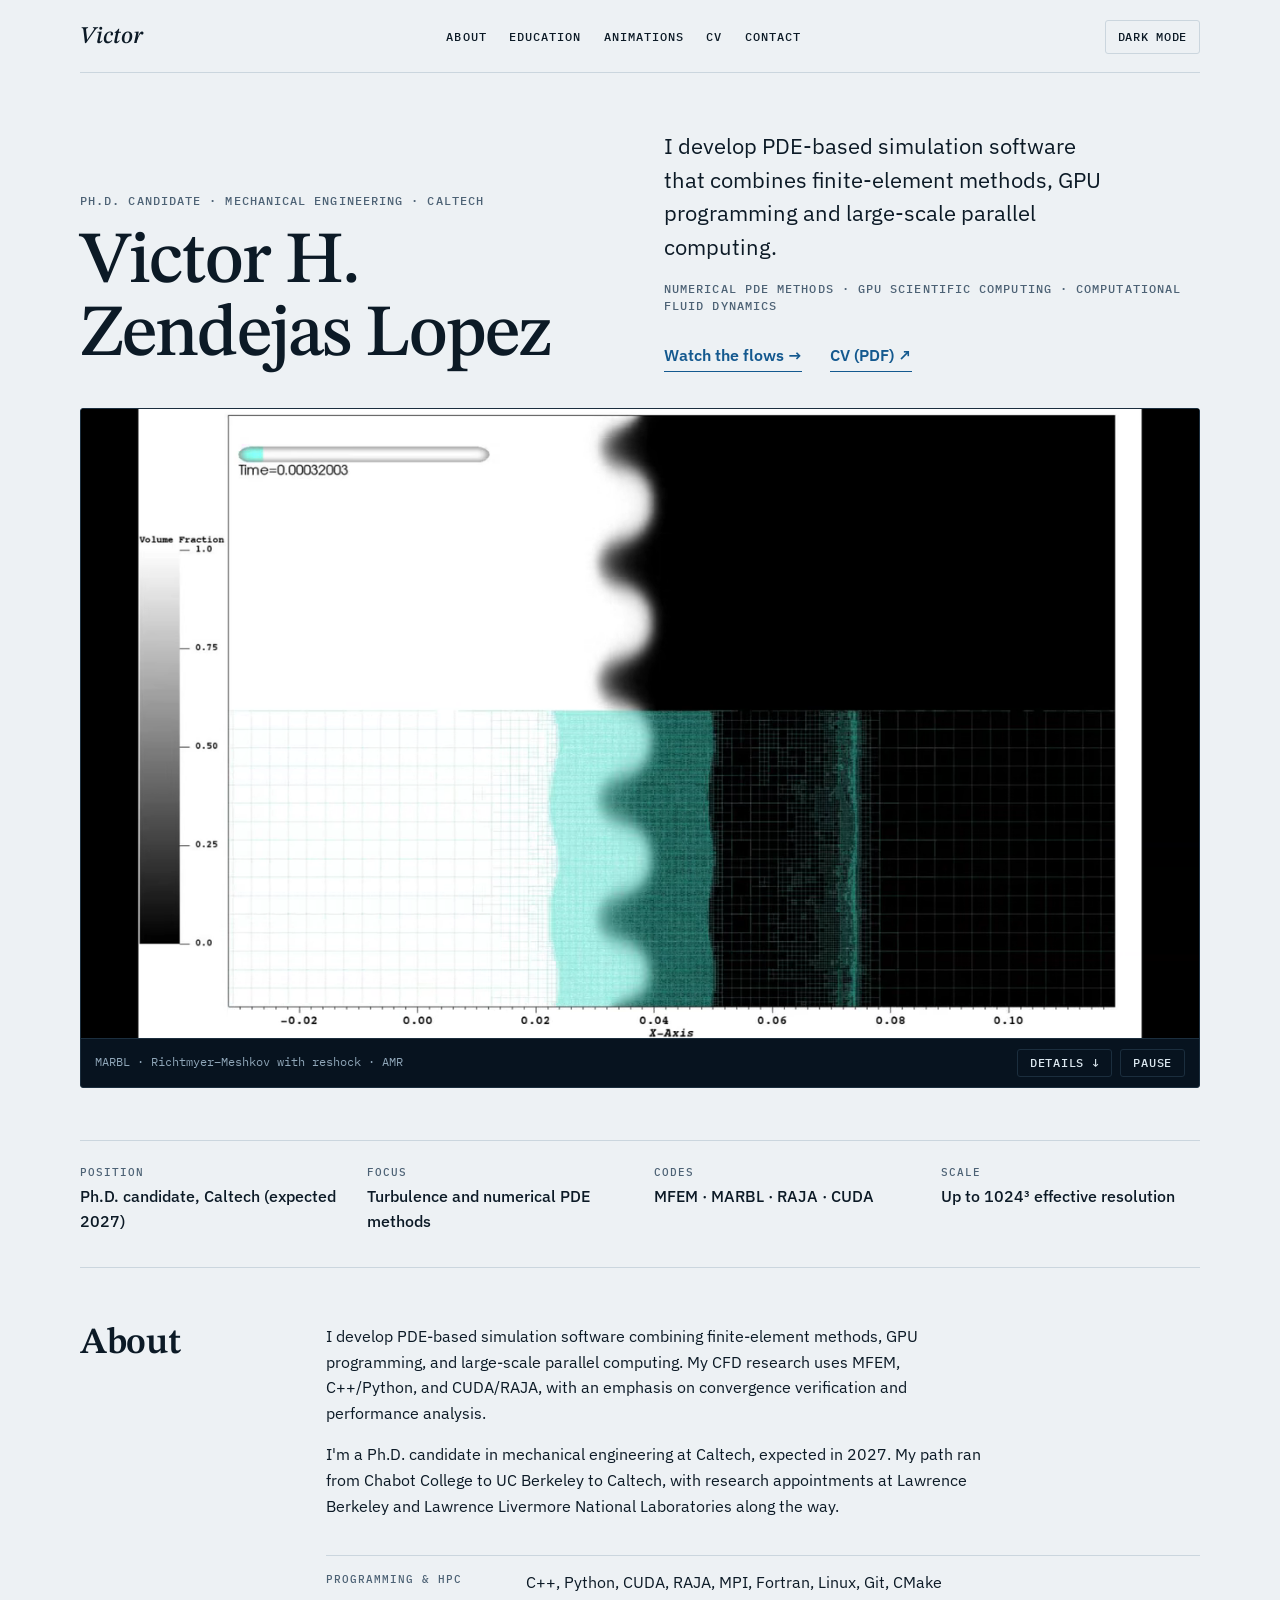
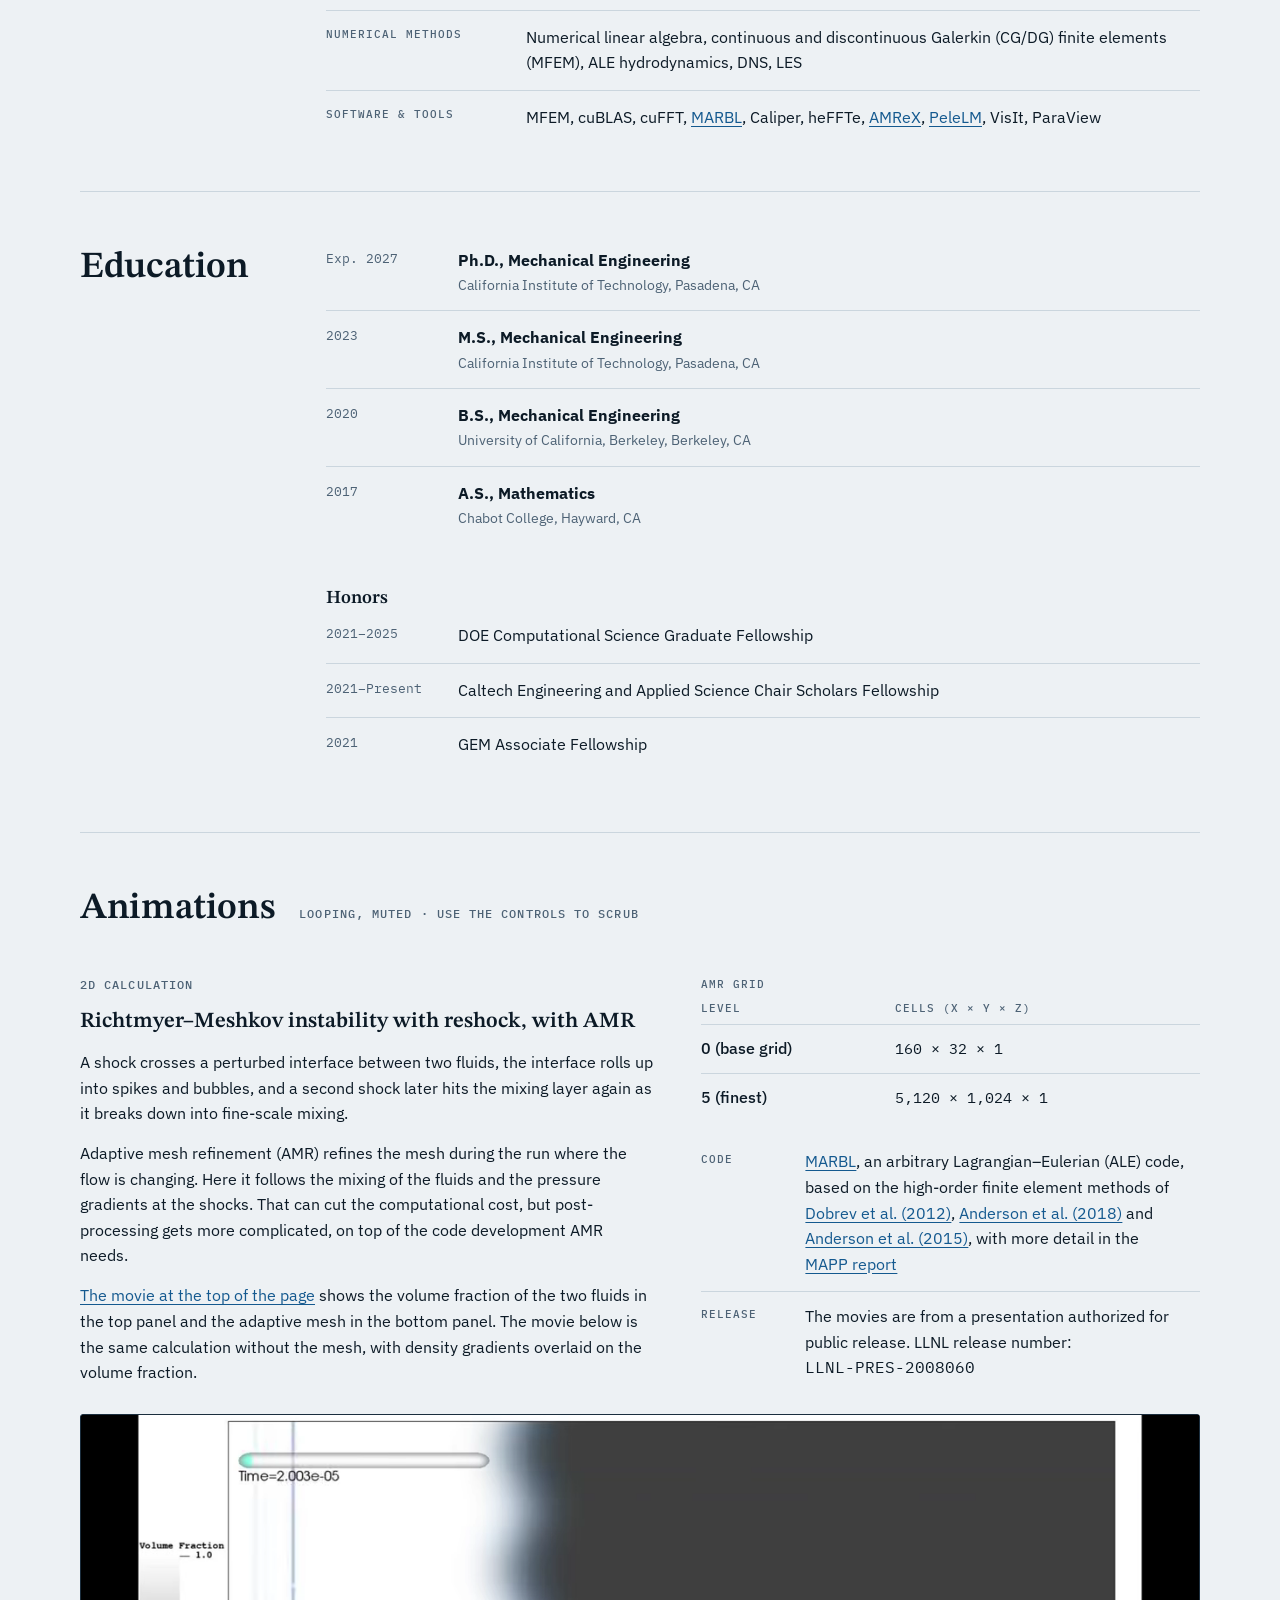
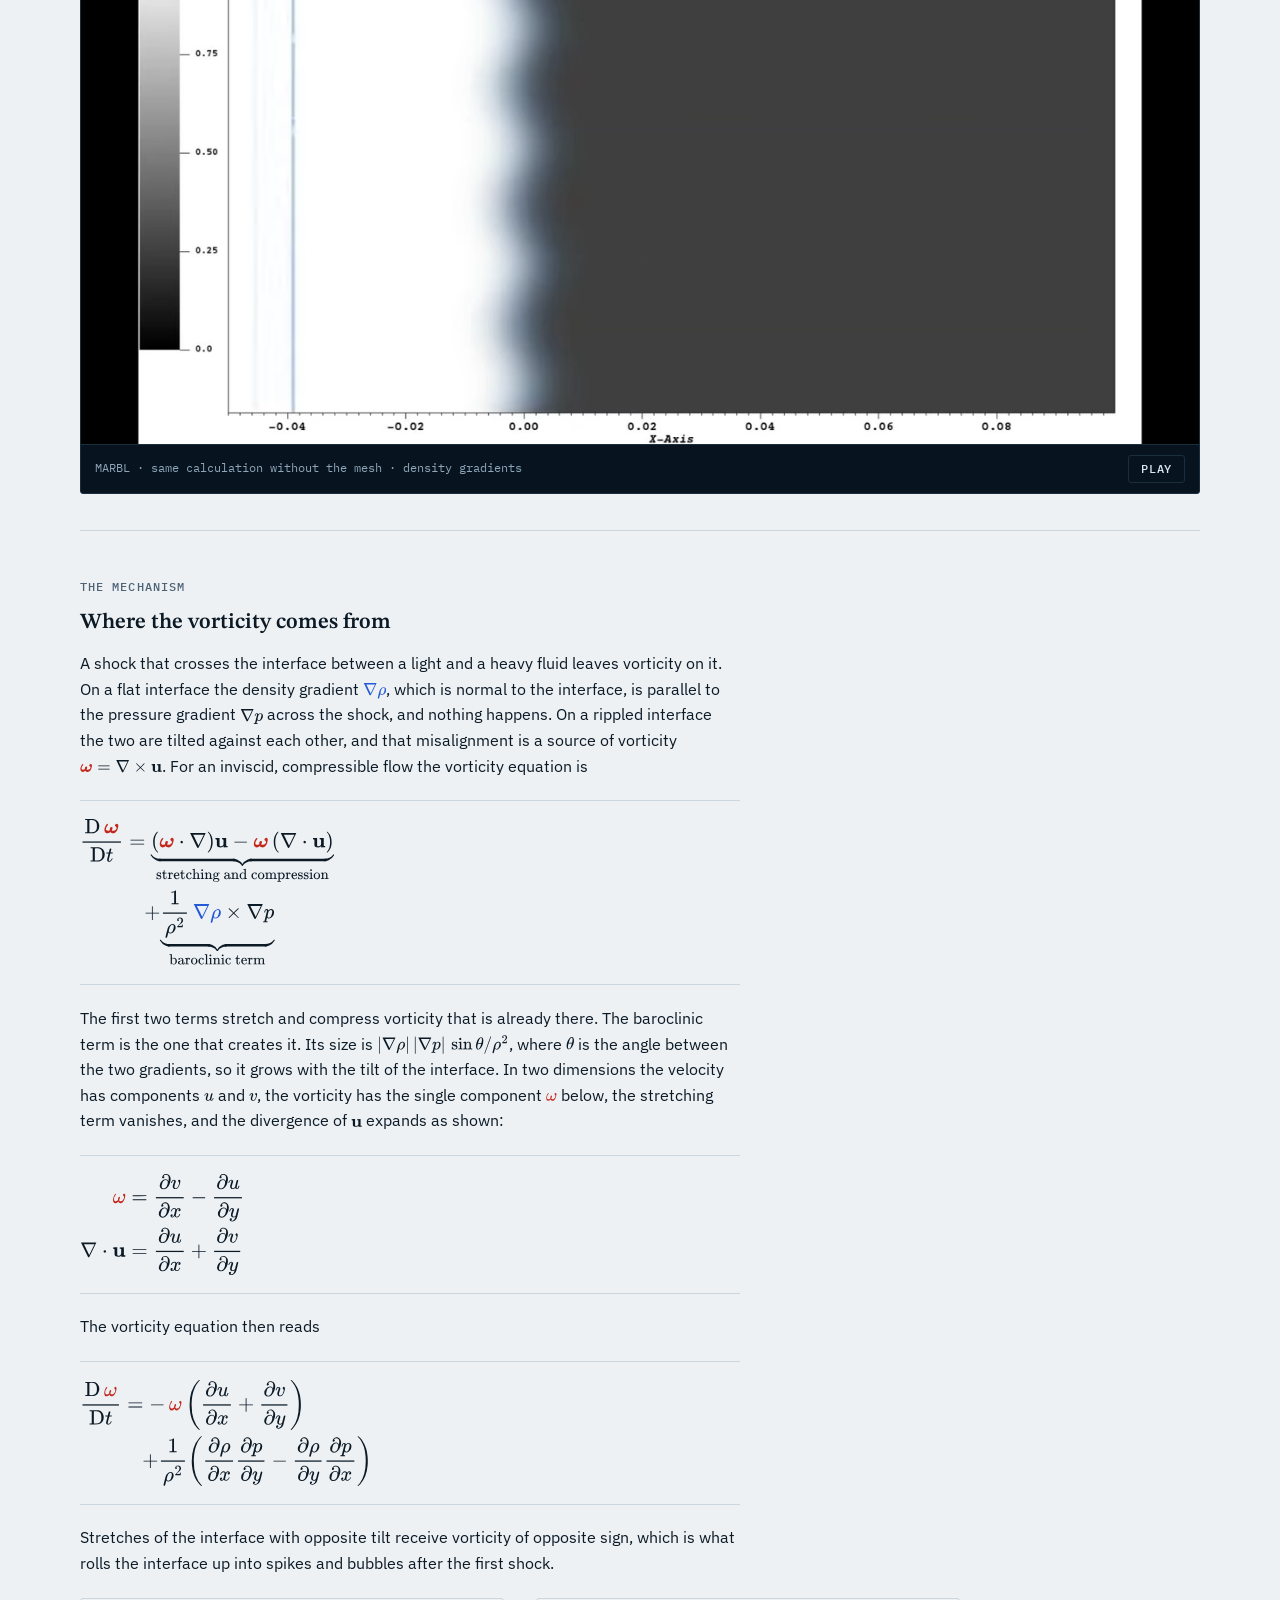
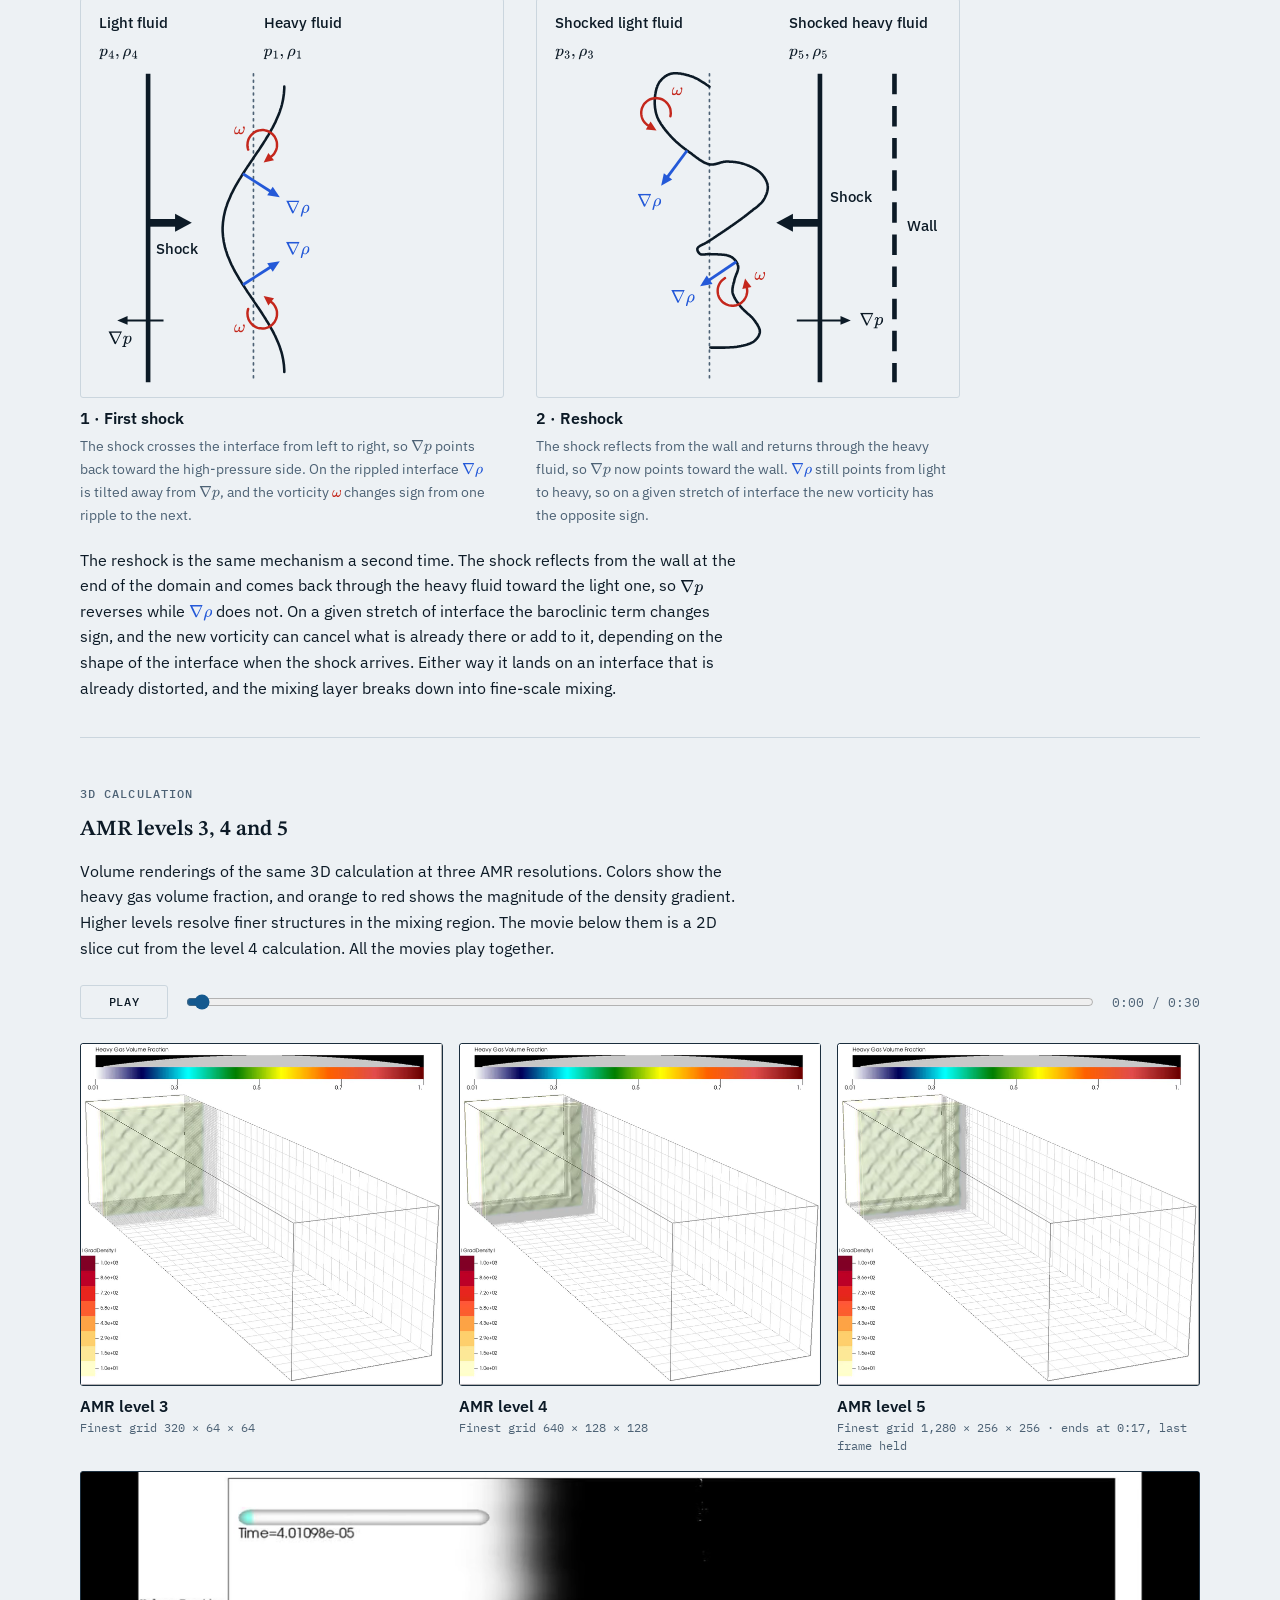
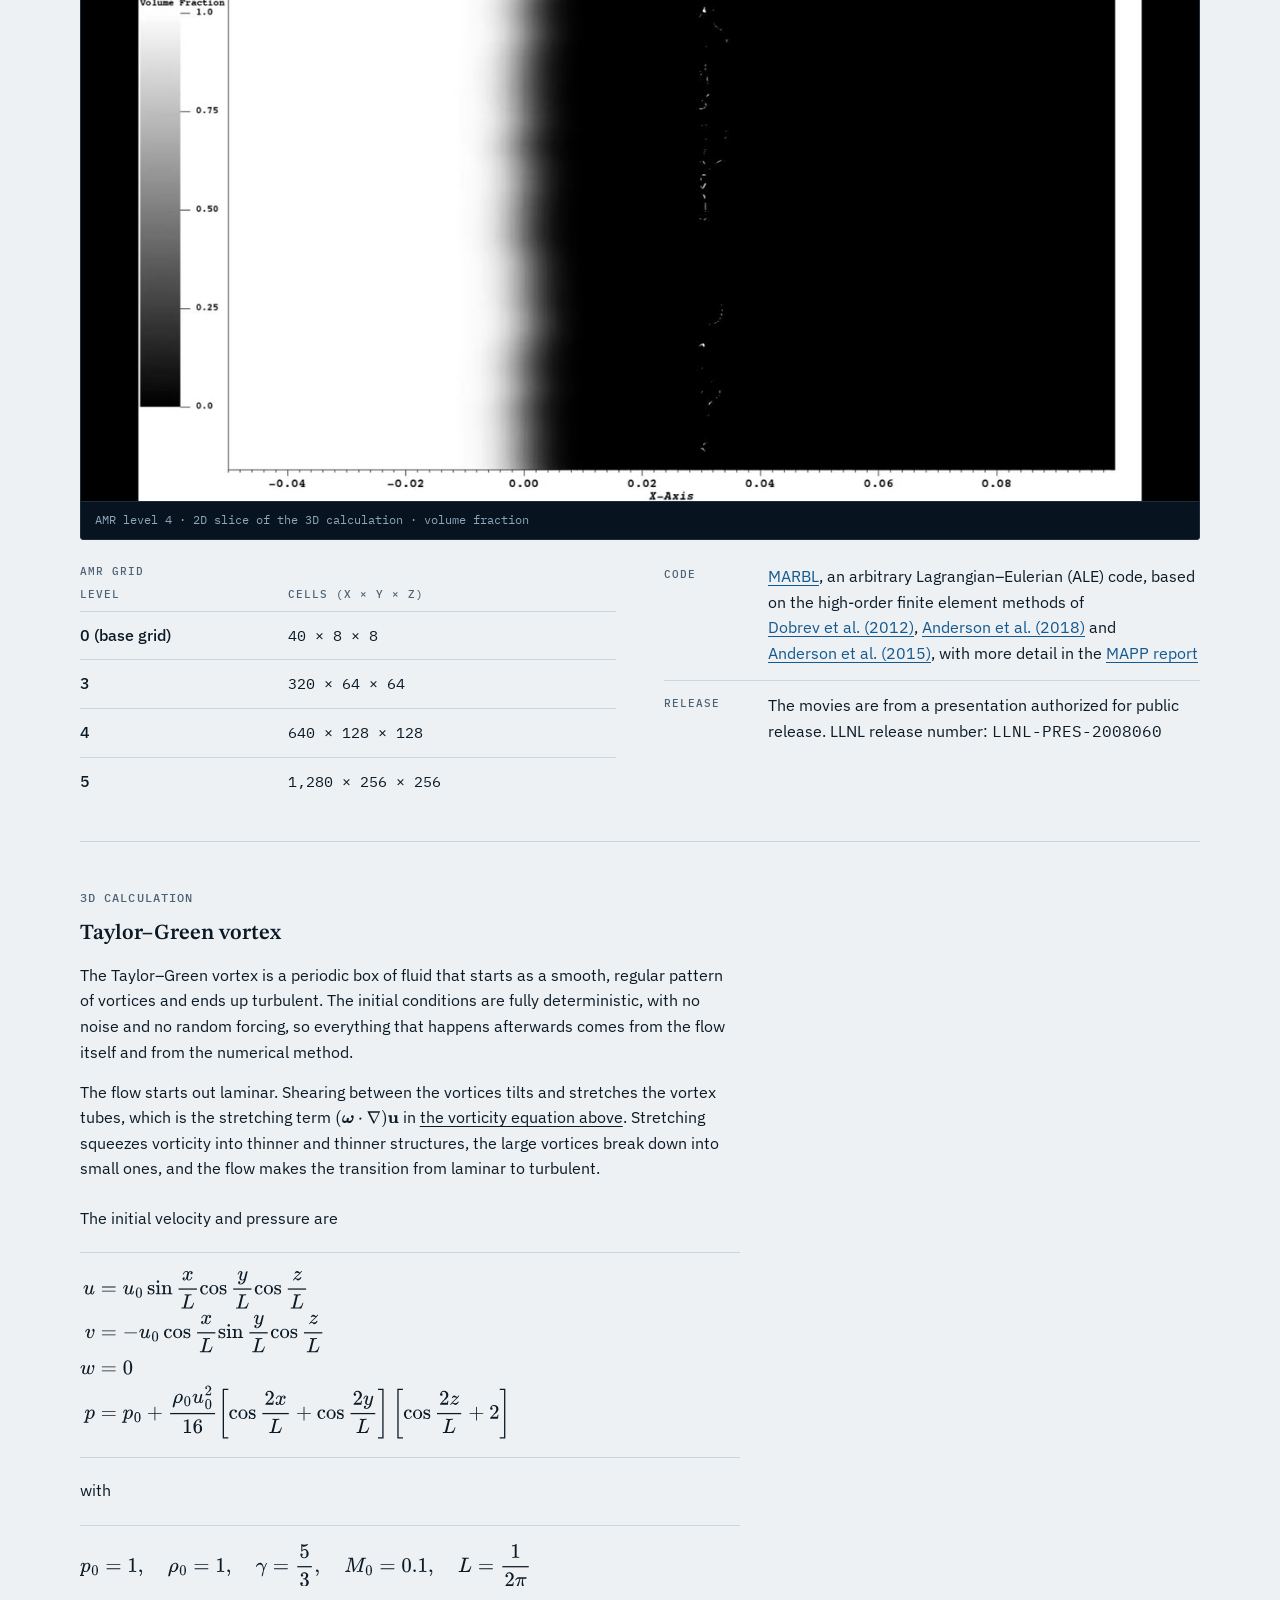
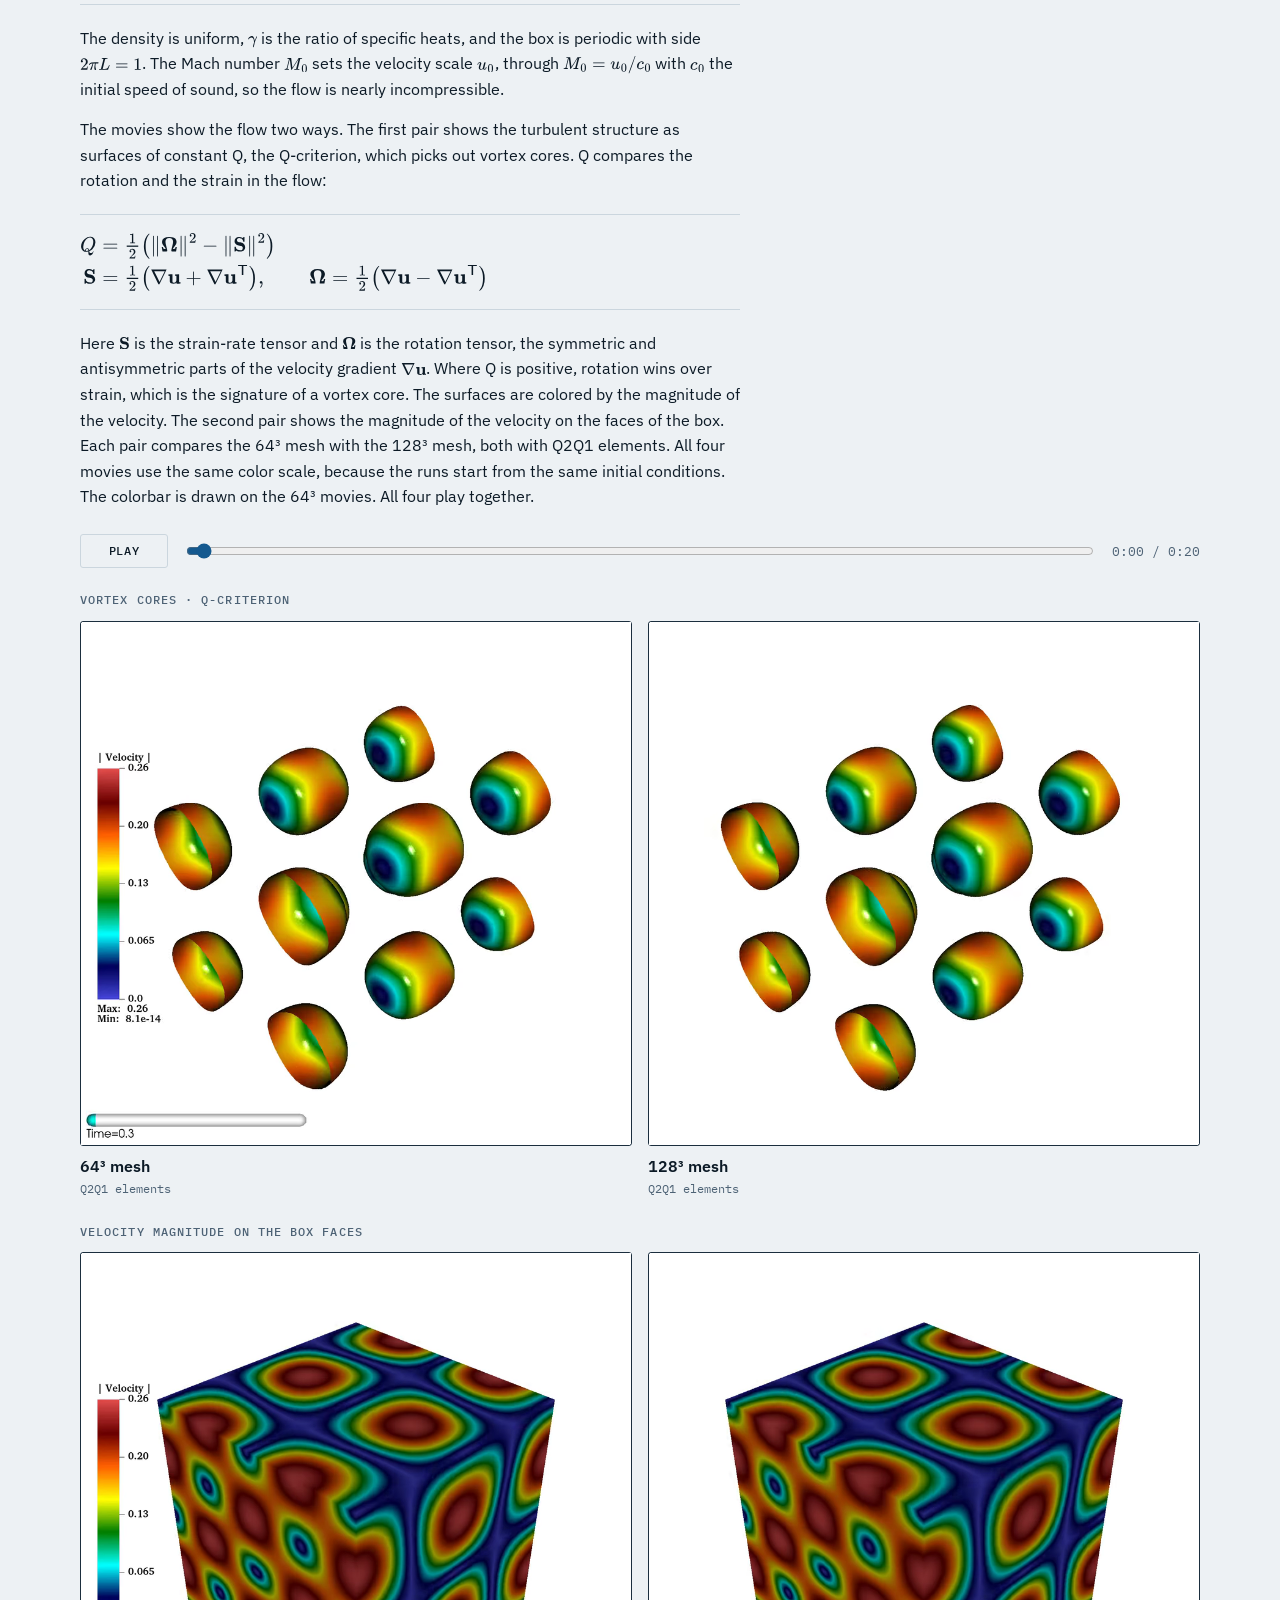
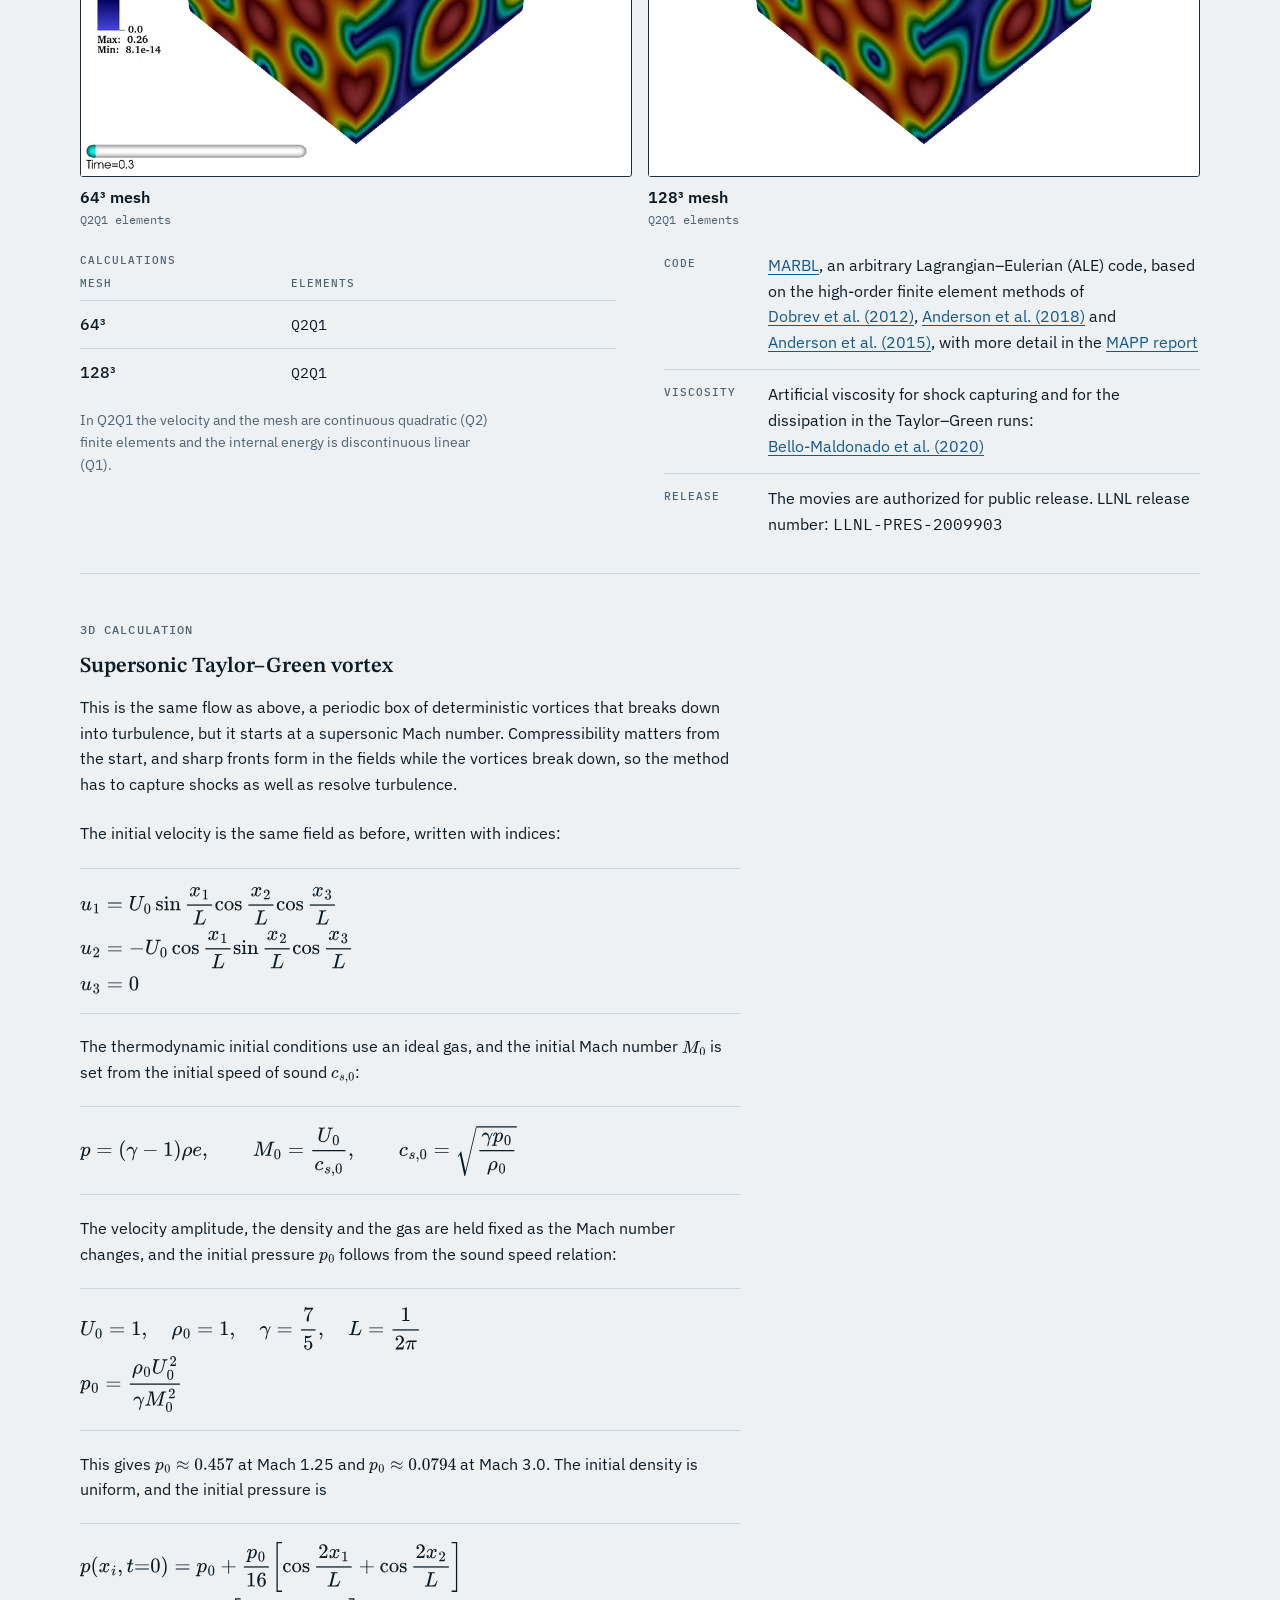
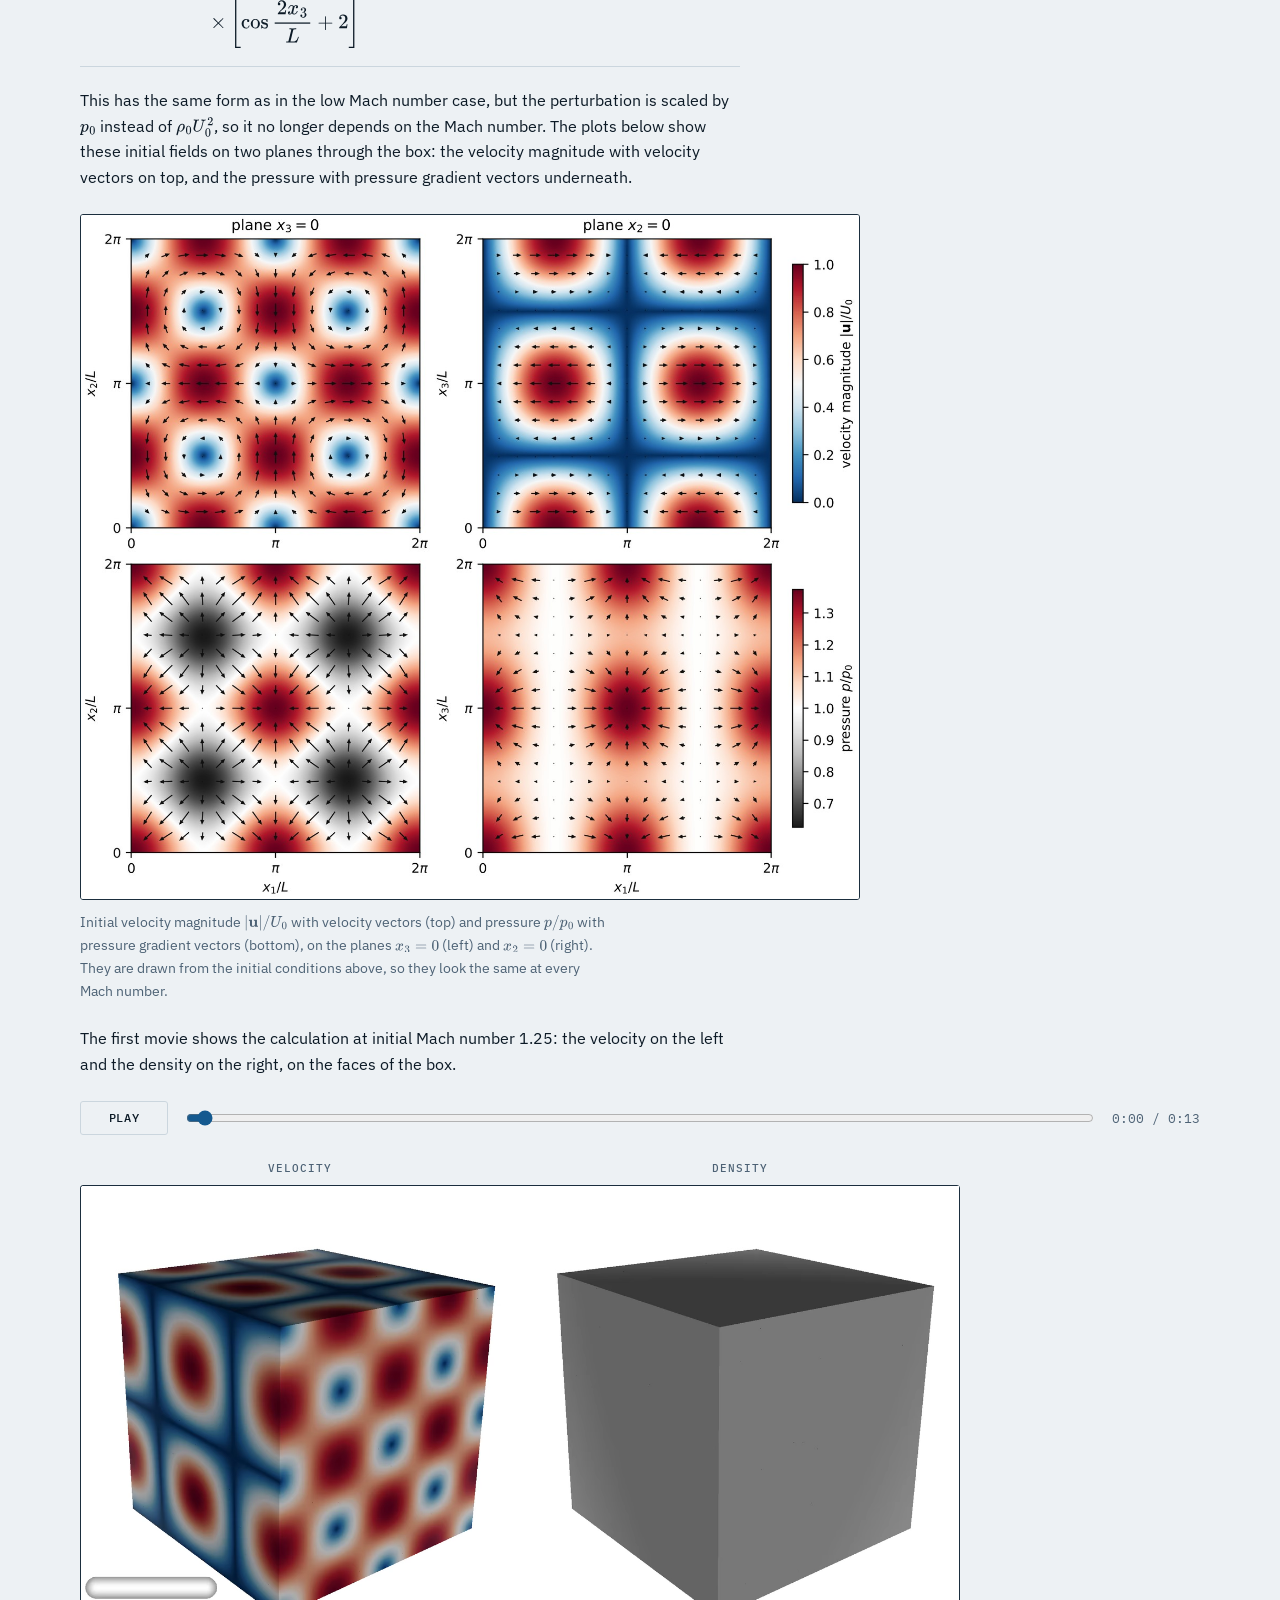
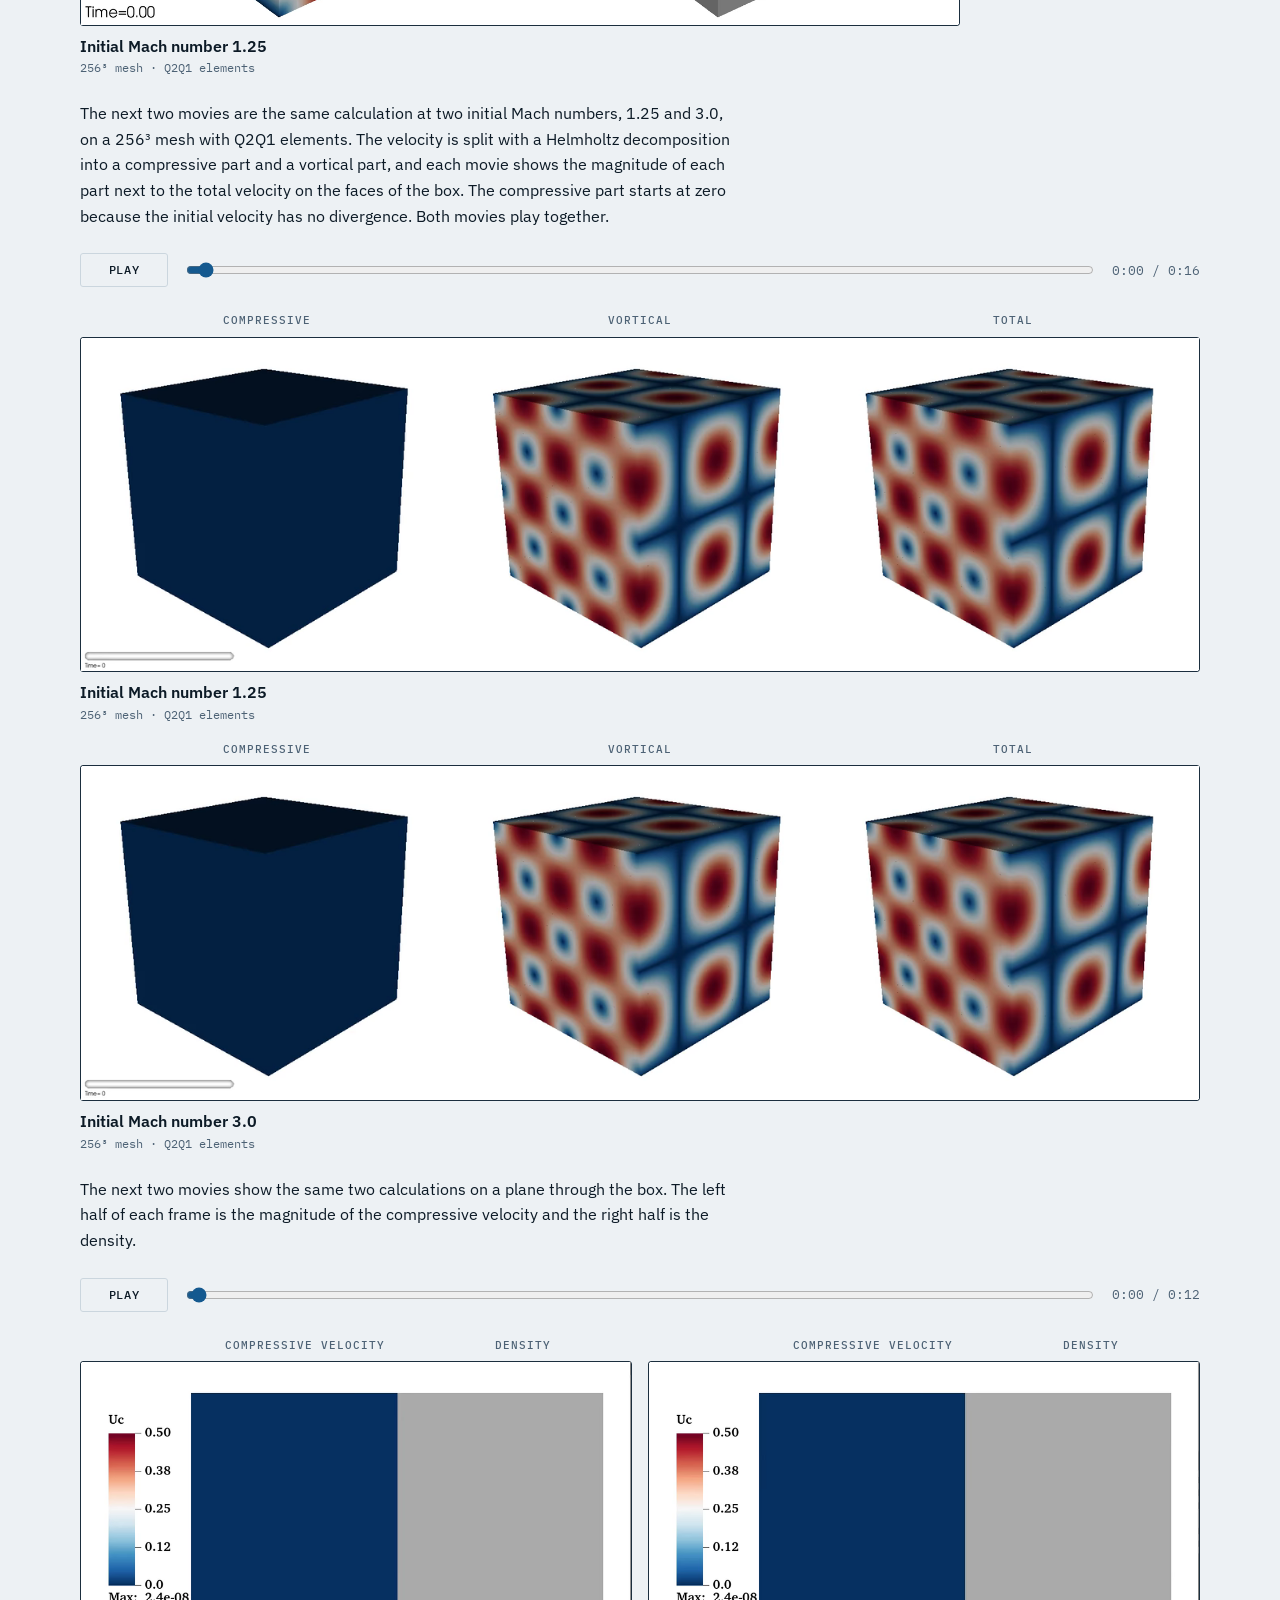
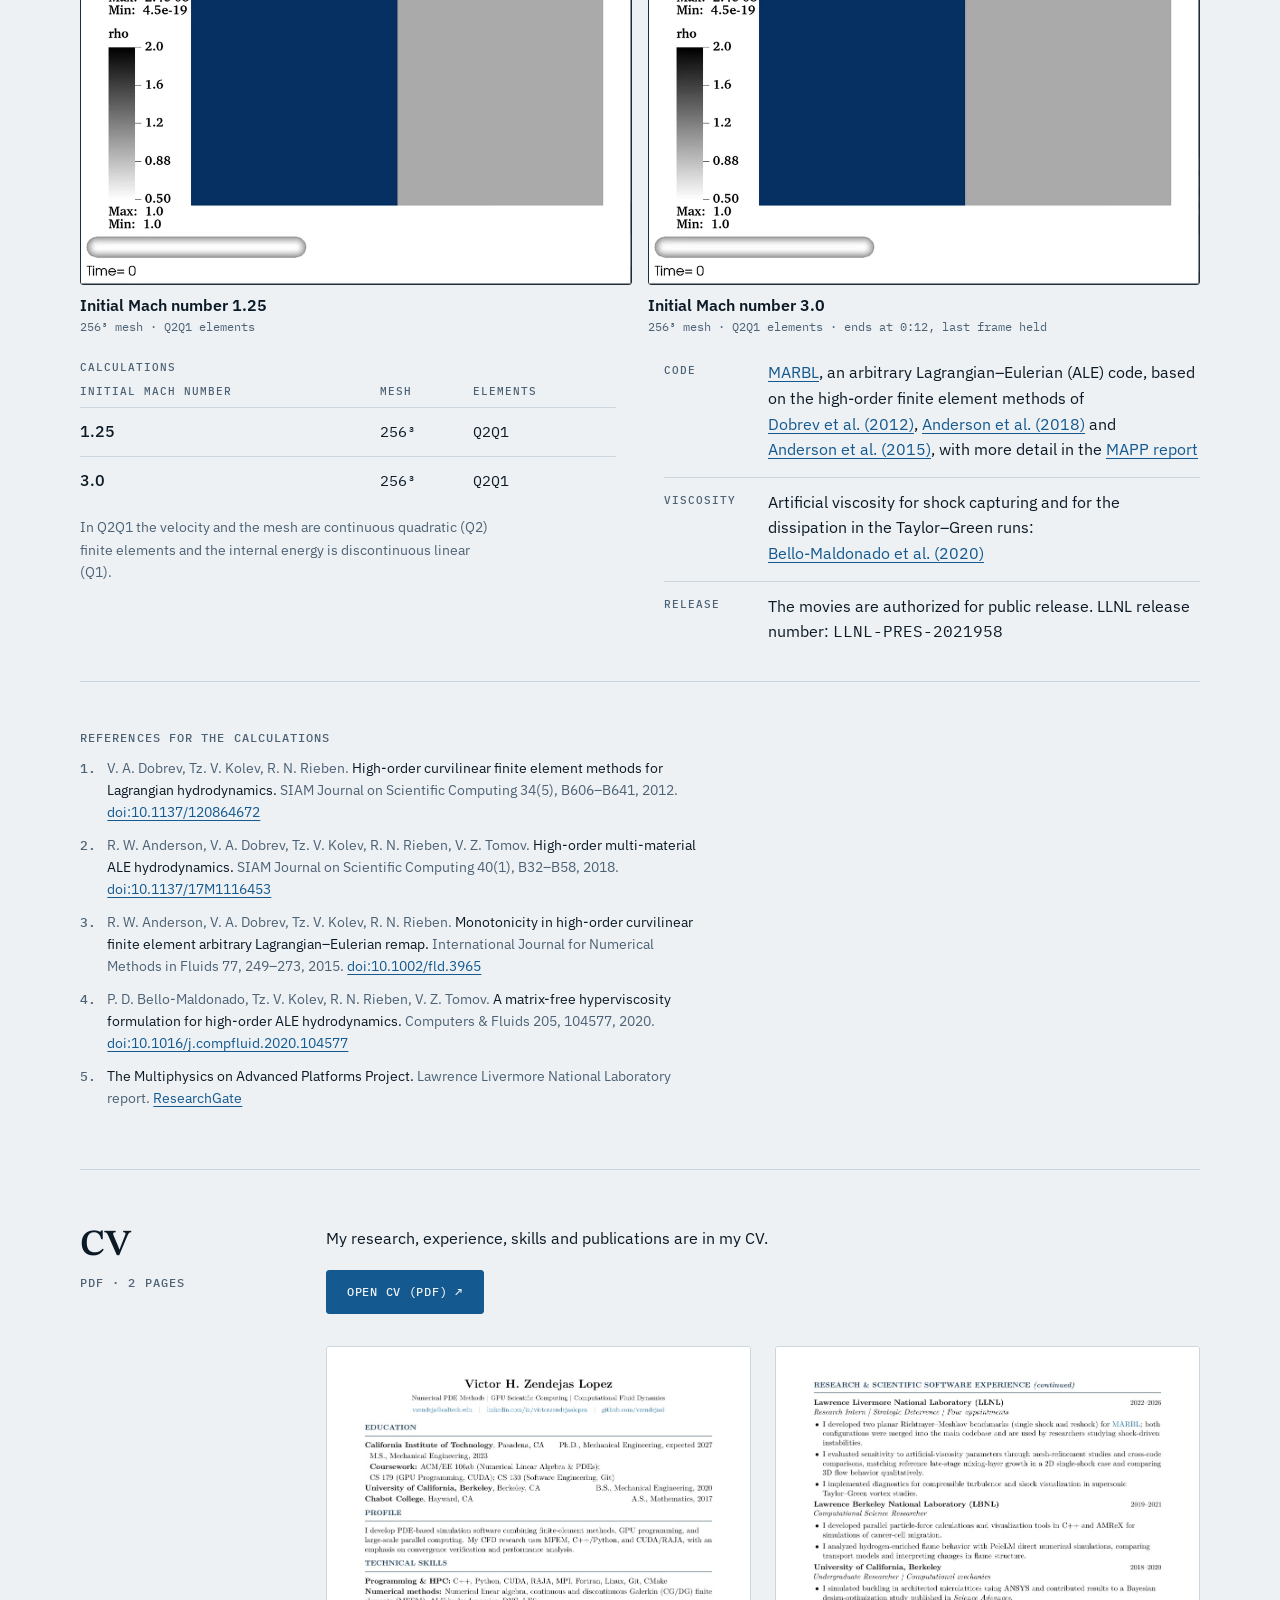
==== index.html @ 30460890 "Initial site" ====
<!doctype html>
<html lang="en">
<head>
<meta charset="utf-8">
<meta name="viewport" content="width=device-width, initial-scale=1">
<style>:root{color-scheme:light}body{margin:0}img,video{max-width:100%}[hidden]{display:none!important}</style>
<title>Victor's CFD Notebook</title>
<meta name="description" content="Victor H. Zendejas Lopez, Ph.D. candidate in mechanical engineering at Caltech: numerical PDE methods, GPU scientific computing and computational fluid dynamics.">
<link rel="preconnect" href="https://fonts.googleapis.com">
<link rel="preconnect" href="https://fonts.gstatic.com" crossorigin>
<link rel="stylesheet" href="https://fonts.googleapis.com/css2?family=IBM+Plex+Mono:wght@400;500&family=IBM+Plex+Sans:wght@400;500;600&family=STIX+Two+Text:ital,wght@0,400;0,500;0,600;1,400;1,500&display=swap">
<style>
/* Layout: one ruled column like a lab notebook. A wide hero (name + dark figure plate), a spec strip,
   then sections with a narrow label column and a wide content column. All boldness lives in the
   simulation plates; everything around them stays quiet. The CV is a PDF; the page only previews it. */
:root {
  --bg: #EDF1F4;
  --fg: #0C1A26;
  --muted: #4D6275;
  --rule: #CBD6DE;
  --accent: #14598F;
  --warm: #AD4310;
  --plate: #07131F;
  --plate-fg: #DCE8F0;
  --plate-mute: #8FA6B8;
  --plate-rule: #1B2E3E;
  --sheet-filter: none;
  --diag-blue: #2459D8;
  --diag-red: #C4271C;
  --f-display: "STIX Two Text", "Iowan Old Style", "Palatino Linotype", Georgia, serif;
  --f-body: "IBM Plex Sans", "Segoe UI", system-ui, -apple-system, sans-serif;
  --f-mono: "IBM Plex Mono", ui-monospace, "SF Mono", Menlo, Consolas, monospace;
  --measure: 66ch;
}
@media (prefers-color-scheme: dark) {
  :root:not([data-theme="light"]) {
    --bg: #09151F; --fg: #E2EBF1; --muted: #90A7B9; --rule: #1D3141;
    --accent: #74B8EC; --warm: #FFB36B; --sheet-filter: brightness(.88); --diag-blue: #7FB2FF; --diag-red: #FF8274; color-scheme: dark;
  }
}
:root[data-theme="dark"] {
  --bg: #09151F; --fg: #E2EBF1; --muted: #90A7B9; --rule: #1D3141;
  --accent: #74B8EC; --warm: #FFB36B; --sheet-filter: brightness(.88); --diag-blue: #7FB2FF; --diag-red: #FF8274; color-scheme: dark;
}

*, *::before, *::after { box-sizing: border-box; }
html { scroll-padding-top: 16px; }
@media (prefers-reduced-motion: no-preference) { html { scroll-behavior: smooth; } }
body {
  background: var(--bg); color: var(--fg);
  font: 400 1rem/1.6 var(--f-body);
  padding-left: max(16px, env(safe-area-inset-left, 0px));
  padding-right: max(16px, env(safe-area-inset-right, 0px));
  padding-block: 20px 40px;
}
.wrap { max-width: 1120px; margin-inline: auto; }
a { color: var(--accent); text-underline-offset: 3px; }
button { font: inherit; color: inherit; }
:focus-visible { outline: 2px solid var(--accent); outline-offset: 3px; }
h1, h2, h3, p, ul, dl, dd, figure { margin: 0; }
.mono { font-family: var(--f-mono); }

/* top bar */
.top { display: flex; flex-wrap: wrap; align-items: center; justify-content: space-between; gap: 12px 28px; padding-bottom: 18px; border-bottom: 1px solid var(--rule); }
.mark { font: italic 500 1.5rem/1 var(--f-display); color: var(--fg); text-decoration: none; }
.top nav { display: flex; flex-wrap: wrap; gap: 6px 22px; }
.top nav a, .label { font: 500 .75rem/1.4 var(--f-mono); letter-spacing: .09em; text-transform: uppercase; }
.top nav a { color: var(--fg); text-decoration: none; padding-block: 6px; }
.top nav a:hover { color: var(--accent); }
.btn { font: 500 .75rem/1 var(--f-mono); letter-spacing: .06em; text-transform: uppercase; min-height: 34px; padding: 0 12px; border: 1px solid var(--rule); background: transparent; border-radius: 3px; cursor: pointer; }
.btn:hover { border-color: var(--accent); color: var(--accent); }
a.btn { display: inline-flex; align-items: center; text-decoration: none; color: var(--fg); }
.label { color: var(--muted); }

/* hero */
.hero { display: grid; grid-template-columns: minmax(0, 1fr) minmax(0, 1fr); gap: 36px 48px; align-items: end; padding-block: 56px 52px; }
.hero > figure { grid-column: 1 / -1; }
.hero h1 { font: 500 clamp(2.8rem, 7vw, 4.6rem)/.98 var(--f-display); letter-spacing: -.025em; margin: 18px 0 0; }
.lead { font-size: clamp(1.15rem, 2.2vw, 1.4rem); line-height: 1.5; max-width: 34ch; }
.tagline { margin-top: 18px; }
.cta { display: flex; flex-wrap: wrap; gap: 10px 28px; margin-top: 28px; }
.cta a { font-weight: 600; text-decoration: none; border-bottom: 1px solid currentColor; padding-bottom: 2px; }

.plate { background: var(--plate); border: 1px solid var(--plate-rule); border-radius: 3px; overflow: hidden; color: var(--plate-fg); }
.plate video, .plate img { display: block; width: 100%; height: auto; aspect-ratio: 1 / 1; background: var(--plate); }
.plate figcaption { display: flex; flex-wrap: wrap; align-items: center; justify-content: space-between; gap: 8px 16px; padding: 10px 14px; border-top: 1px solid var(--plate-rule); color: var(--plate-mute); font: 400 .75rem/1.4 var(--f-mono); }
.plate .btn { color: var(--plate-fg); border-color: var(--plate-rule); min-height: 28px; }
.plate .btn:hover { border-color: #74B8EC; color: #74B8EC; }

.ph { display: inline-block; font: 500 .625rem/1 var(--f-mono); letter-spacing: .09em; text-transform: uppercase; color: var(--warm); border: 1px dashed currentColor; border-radius: 2px; padding: 3px 6px; vertical-align: middle; }
.plate .ph, .lb .ph { color: #FFB36B; }
html.no-ph .ph, html.no-ph .ph-block { display: none; }

/* hero movie: poster still until the mp4 exists */
.plate .hero-media { aspect-ratio: 16 / 9; background: var(--plate); }
.plate .hero-media video { width: 100%; height: 100%; aspect-ratio: auto; object-fit: contain; }
.plate-actions { display: flex; align-items: center; gap: 8px; }

/* AMR block inside Animations */
.amr-block { display: grid; grid-template-columns: minmax(0, 1.15fr) minmax(0, 1fr); gap: 28px 48px; align-items: start; margin-top: 28px; padding-bottom: 36px; border-bottom: 1px solid var(--rule); }
.amr-copy { display: grid; gap: .9em; max-width: var(--measure); min-width: 0; }
.amr-copy a.label { justify-self: start; color: var(--accent); }
.amr-copy h3 { font: 600 1.35rem/1.25 var(--f-display); }
.amr-facts { display: grid; gap: 28px; min-width: 0; }
.amr-movie, .sync-wide { margin: 0; grid-column: 1 / -1; }
.sync-wide { margin-top: 16px; cursor: pointer; }
.sync-wide video { filter: var(--sheet-filter); }
.release-num { white-space: nowrap; }

/* mechanism: equations and the two-panel diagram */
.mech { display: grid; gap: 22px; margin-top: 28px; padding-bottom: 36px; border-bottom: 1px solid var(--rule); }
.mech-copy { display: grid; gap: .9em; max-width: var(--measure); min-width: 0; }
.mech-copy h3 { font: 600 1.35rem/1.25 var(--f-display); }
.eq { margin: .3em 0; padding: 18px 0; border-block: 1px solid var(--rule); font-size: 1.3rem; line-height: 1; overflow-x: auto; }
.tex-svg { font-size: 1.08em; }
.eq .tex-svg { display: block; max-width: none; font-size: 1em; }
.tex-svg .c-grad, .tex-svg .c-grad *, .lab .c-grad, .lab .c-grad * { fill: var(--diag-blue); stroke: var(--diag-blue); }
.tex-svg .c-vort, .tex-svg .c-vort *, .lab .c-vort, .lab .c-vort * { fill: var(--diag-red); stroke: var(--diag-red); }
.diagrams { display: grid; grid-template-columns: repeat(2, minmax(0, 1fr)); gap: 24px 32px; max-width: 880px; }
.panel { margin: 0; min-width: 0; }
.panel-art { border: 1px solid var(--rule); border-radius: 3px; padding: 8px 8px 4px; }
.panel figcaption { display: grid; gap: 4px; padding-top: 10px; }
.panel h4 { margin: 0; font: 600 1rem/1.35 var(--f-body); }
.panel p { color: var(--muted); font-size: .9rem; max-width: 52ch; }
.mech-svg { display: block; width: 100%; height: auto; color: var(--fg); }
.mech-svg .nm { font: 500 11.5px var(--f-body); fill: currentColor; }
.mech-svg .s-dot { stroke: var(--muted); stroke-width: 1.3; stroke-dasharray: 1.5 3.5; stroke-linecap: round; }
.mech-svg .s-shock { stroke: var(--fg); stroke-width: 3.6; }
.mech-svg .s-wall { stroke: var(--fg); stroke-width: 3.6; stroke-dasharray: 16 9; }
.mech-svg .s-iface { fill: none; stroke: var(--fg); stroke-width: 2; stroke-linejoin: round; stroke-linecap: round; }
.mech-svg .st-k { stroke: var(--fg); } .mech-svg .fl-k { fill: var(--fg); }
.mech-svg .st-b { stroke: var(--diag-blue); } .mech-svg .fl-b { fill: var(--diag-blue); }
.mech-svg .st-r { stroke: var(--diag-red); } .mech-svg .fl-r { fill: var(--diag-red); }
.mech-svg .nf { fill: none; }
.lab.c-grad { color: var(--diag-blue); } .lab.c-vort { color: var(--diag-red); }
@media (max-width: 760px) { .diagrams { grid-template-columns: minmax(0, 1fr); } }

/* 3D movies played together */
.amr3d, .tgv { display: grid; grid-template-columns: minmax(0, 1fr); gap: 24px; margin-top: 28px; padding-bottom: 36px; border-bottom: 1px solid var(--rule); }
.amr3d-head, .tgv-head { display: grid; gap: .9em; max-width: var(--measure); }
.amr3d-head h3, .tgv-head h3 { font: 600 1.35rem/1.25 var(--f-display); }
.sync { display: flex; align-items: center; gap: 16px; }
.sync .btn { min-width: 5.5rem; }
.sync input[type="range"] { flex: 1 1 0; width: 0; min-width: 0; accent-color: var(--accent); }
.sync-time { font: 400 .8125rem/1 var(--f-mono); color: var(--muted); font-variant-numeric: tabular-nums; white-space: nowrap; }
.btn:disabled { opacity: .5; cursor: default; }
.sync-grid { display: grid; grid-template-columns: repeat(3, minmax(0, 1fr)); gap: 16px; }
.sync-tile { min-width: 0; cursor: pointer; }
.sync-tile .plate video { aspect-ratio: 720 / 680; background: #fff; filter: var(--sheet-filter); }
.sync-tile figcaption { padding-top: 10px; }
.sync-tile h4 { margin: 0; font: 600 1rem/1.35 var(--f-body); }
.sync-tile .meta { margin: 2px 0 0; color: var(--muted); font: 400 .75rem/1.5 var(--f-mono); }
.amr3d-facts { display: grid; grid-template-columns: repeat(2, minmax(0, 1fr)); gap: 28px 48px; align-items: start; }
@media (max-width: 760px) { .sync-grid, .amr3d-facts { grid-template-columns: minmax(0, 1fr); } }
/* Taylor–Green block: two movies per row, a label above each row */
.sync-grid.sync-grid--2 { grid-template-columns: repeat(2, minmax(0, 1fr)); }
.sync-rowhead { grid-column: 1 / -1; margin: 10px 0 -4px; }
.sync-rowhead:first-child { margin-top: 0; }
.tgv .sync-tile .plate video { aspect-ratio: 900 / 856; }
.tgv-copy { display: grid; gap: .9em; max-width: var(--measure); min-width: 0; }
.tgv .eq { font-size: min(1.3rem, calc((100vw - 32px) / 22.5)); }
.sync-grid.sync-grid--1 { grid-template-columns: minmax(0, 1fr); }
.sync-set { display: grid; gap: 24px; min-width: 0; }
.tgv-ss .sync-grid--plane .sync-tile .plate video { aspect-ratio: 900 / 854; }
.panel-labels.panel-labels--plane { grid-template-columns: 20fr 37.5fr 37.5fr; gap: 0; }
.panel-labels.panel-labels--two { grid-template-columns: repeat(2, minmax(0, 1fr)); }
.sync-grid.sync-grid--one { max-width: 880px; }
.tgv-ss .sync-grid--one .sync-tile .plate video { aspect-ratio: 2 / 1; }
.tgv-ss .sync-tile .plate video { aspect-ratio: 1400 / 418; }
.panel-labels { display: grid; grid-template-columns: repeat(3, minmax(0, 1fr)); padding: 2px 0 8px; text-align: center; font: 500 .6875rem/1.4 var(--f-mono); letter-spacing: .09em; text-transform: uppercase; color: var(--muted); }
.ic-fig { margin: 0; max-width: 780px; }
.ic-fig .plate img { aspect-ratio: 1480 / 1300; filter: var(--sheet-filter); }
.ic-fig figcaption { padding-top: 10px; color: var(--muted); font-size: .9rem; max-width: 66ch; }
.tgv-copy a, .tgv-head a { color: inherit; text-decoration-thickness: 1px; text-underline-offset: 3px; }
.facts-col { display: grid; gap: 12px; min-width: 0; }
.fact-note { margin: 0; color: var(--muted); font-size: .875rem; max-width: 52ch; }
@media (max-width: 560px) { .sync-grid.sync-grid--2 { grid-template-columns: minmax(0, 1fr); } }
/* references for the calculations */
.refs { display: grid; gap: 10px; margin-top: 28px; }
.refs ol { margin: 0; padding-left: 1.7em; display: grid; gap: .7em; max-width: 78ch; color: var(--muted); font-size: .9rem; line-height: 1.55; }
.refs li { scroll-margin-top: 90px; padding-left: .2em; }
.refs li::marker { font: 500 .8125rem var(--f-mono); }
.refs li:target { color: var(--fg); }
.refs cite { font-style: normal; color: var(--fg); }
.refs a { overflow-wrap: anywhere; }
.dd-refs a { white-space: nowrap; }
.amr { width: 100%; border-collapse: collapse; }
.amr caption { text-align: left; padding-bottom: 8px; font: 500 .6875rem/1.4 var(--f-mono); letter-spacing: .09em; text-transform: uppercase; color: var(--muted); }
.amr th, .amr td { text-align: left; padding: 11px 16px 11px 0; border-top: 1px solid var(--rule); vertical-align: baseline; }
.amr thead th { padding-block: 0 8px; border-top: 0; font: 500 .6875rem/1.4 var(--f-mono); letter-spacing: .09em; text-transform: uppercase; color: var(--muted); }
.amr tbody th { font-weight: 500; }
.amr td { font: 400 .9375rem/1.5 var(--f-mono); font-variant-numeric: tabular-nums; white-space: nowrap; }
.prov { display: grid; gap: 14px; }
.prov > div { display: grid; grid-template-columns: 5.5rem minmax(0, 1fr); gap: 4px 16px; padding-top: 12px; border-top: 1px solid var(--rule); }
.prov > div:first-child { border-top: 0; padding-top: 0; }
.prov dt { font: 500 .6875rem/1.9 var(--f-mono); letter-spacing: .09em; text-transform: uppercase; color: var(--muted); }
.todo { display: inline-block; color: var(--warm); border: 1px dashed currentColor; border-radius: 2px; padding: 0 6px; font: 500 .8125rem/1.6 var(--f-mono); }

/* spec strip */
.case { display: grid; grid-template-columns: repeat(auto-fit, minmax(min(100%, 200px), 1fr)); gap: 20px 28px; padding-block: 24px 32px; border-top: 1px solid var(--rule); }
.case dt { font: 500 .6875rem/1.4 var(--f-mono); letter-spacing: .09em; text-transform: uppercase; color: var(--muted); }
.case dd { margin-top: 4px; font-weight: 500; }

/* sections */
.sec { display: grid; grid-template-columns: minmax(0, 190px) minmax(0, 1fr); gap: 20px 56px; padding-block: 56px 60px; border-top: 1px solid var(--rule); }
.sec--full { grid-template-columns: minmax(0, 1fr); }
.sec-head { min-width: 0; }
.sec--full .sec-head { display: flex; flex-wrap: wrap; align-items: baseline; gap: 6px 24px; }
h2 { font: 600 clamp(1.75rem, 3.4vw, 2.3rem)/1.1 var(--f-display); letter-spacing: -.01em; }
.sec-sub { margin-top: 8px; }
.sec-body { min-width: 0; }
.prose { display: grid; gap: 1em; }
.prose p { max-width: var(--measure); }
.subhead { font: 600 1.15rem/1.3 var(--f-display); margin: 44px 0 12px; }

/* skills */
.skills { display: grid; gap: 14px; margin-top: 36px; }
.skills > div { display: grid; grid-template-columns: minmax(0, 11rem) minmax(0, 1fr); gap: 4px 24px; padding-top: 14px; border-top: 1px solid var(--rule); }
.skills dt { font: 500 .6875rem/1.7 var(--f-mono); letter-spacing: .09em; text-transform: uppercase; color: var(--muted); }
.skills dd { max-width: var(--measure); }

/* dated rows: education, honors */
.rows { list-style: none; padding: 0; }
.rows li { display: grid; grid-template-columns: 7rem minmax(0, 1fr); gap: 4px 20px; padding-block: 14px; border-top: 1px solid var(--rule); }
.rows li:first-child { border-top: 0; padding-top: 0; }
.rows .yr { font: 400 .8125rem/1.7 var(--f-mono); color: var(--muted); font-variant-numeric: tabular-nums; }
.rows p { max-width: var(--measure); }
.rows .meta { color: var(--muted); font-size: .9rem; }

/* gallery + animations */
.grid { display: grid; grid-template-columns: repeat(auto-fill, minmax(min(100%, 300px), 1fr)); gap: 32px 24px; margin-top: 28px; }
.grid--wide { grid-template-columns: repeat(auto-fit, minmax(min(100%, 340px), 1fr)); }
.fig-btn { display: block; width: 100%; padding: 0; background: var(--plate); border: 1px solid var(--plate-rule); border-radius: 3px; overflow: hidden; aspect-ratio: 4 / 3; cursor: zoom-in; transition: border-color .15s; }
.fig-btn:hover { border-color: var(--accent); }
.fig-btn img { display: block; width: 100%; height: 100%; object-fit: contain; }
.grid figcaption { padding-top: 12px; min-width: 0; }
.grid figcaption h3 { font: 600 1rem/1.35 var(--f-body); margin-bottom: 4px; }
.grid figcaption p { color: var(--muted); font-size: .9rem; max-width: 46ch; }
.grid figcaption .meta { margin-top: 8px; display: flex; flex-wrap: wrap; align-items: center; gap: 6px 10px; font: 400 .75rem/1.4 var(--f-mono); color: var(--muted); }
.grid .plate video { aspect-ratio: 1 / 1; }

/* cv */
.cv-text { display: grid; gap: 18px; justify-items: start; }
.cv-text p { max-width: var(--measure); }
.btn.btn--primary { min-height: 44px; padding: 0 20px; background: var(--accent); border-color: var(--accent); color: var(--bg); }
.btn.btn--primary:hover { color: var(--bg); border-color: var(--accent); filter: brightness(1.1); }
.cv-pages { display: grid; grid-template-columns: repeat(2, minmax(0, 1fr)); gap: 24px; margin-top: 32px; }
.cv-pages a { display: block; background: #fff; border: 1px solid var(--rule); border-radius: 3px; overflow: hidden; transition: border-color .15s; }
.cv-pages a:hover { border-color: var(--accent); }
.cv-pages img { display: block; width: 100%; height: auto; filter: var(--sheet-filter); }

/* contact */
.contact { list-style: none; padding: 0; }
.contact li { display: flex; flex-wrap: wrap; align-items: baseline; gap: 4px 20px; padding-block: 14px; border-top: 1px solid var(--rule); }
.contact li:first-child { border-top: 0; padding-top: 0; }
.contact .label { flex: 0 0 9rem; }
.contact .val { flex: 1 1 14rem; min-width: 0; overflow-wrap: anywhere; }
.foot { margin-top: 8px; padding-top: 22px; border-top: 1px solid var(--rule); color: var(--muted); font: 400 .8125rem/1.7 var(--f-mono); display: grid; gap: 6px; }

/* lightbox */
.lb { position: fixed; inset: 0; z-index: 50; display: grid; grid-template-rows: auto minmax(0, 1fr) auto; gap: 12px; background: rgba(3, 9, 14, .94); color: var(--plate-fg);
  padding: calc(14px + env(safe-area-inset-top, 0px)) max(16px, env(safe-area-inset-right, 0px)) calc(16px + env(safe-area-inset-bottom, 0px)) max(16px, env(safe-area-inset-left, 0px)); }
.lb[hidden] { display: none; }
.lb-bar { display: flex; align-items: center; justify-content: space-between; gap: 12px; }
.lb-bar .grp { display: flex; gap: 8px; }
.lb .btn { color: var(--plate-fg); border-color: #2A4256; }
.lb .btn:hover { border-color: #74B8EC; color: #74B8EC; }
.lb-count { font: 400 .75rem/1 var(--f-mono); color: var(--plate-mute); letter-spacing: .06em; }
.lb-stage { min-height: 0; display: flex; align-items: center; justify-content: center; }
.lb-stage img { max-width: 100%; max-height: 100%; object-fit: contain; display: block; }
.lb-cap { max-width: 72ch; margin-inline: auto; text-align: center; }
.lb-cap h3 { font: 600 1.05rem/1.3 var(--f-body); }
.lb-cap p { color: var(--plate-mute); font-size: .9rem; margin-top: 2px; }

@media (max-width: 820px) {
  .hero { grid-template-columns: minmax(0, 1fr); padding-block: 40px 36px; }
  .amr-block { grid-template-columns: minmax(0, 1fr); }
  .amr-movie { order: 1; }
  .amr-facts { order: 2; }
  .sec { grid-template-columns: minmax(0, 1fr); gap: 14px; padding-block: 44px 48px; }
}
@media (max-width: 640px) {
  .skills > div, .prov > div { grid-template-columns: minmax(0, 1fr); gap: 4px; }
  .rows li { grid-template-columns: minmax(0, 1fr); }
  .cv-pages { grid-template-columns: minmax(0, 1fr); }
  .contact .label { flex-basis: 100%; }
}
</style>
</head>
<body>
<div class="wrap" id="top">
  <header class="top">
    <a class="mark" href="#top">Victor</a>
    <nav aria-label="Sections">
      <a href="#about">About</a>
      <a href="#education">Education</a>
      <!-- GALLERY (disabled): <a href="#gallery">Gallery</a> -->
      <a href="#animations">Animations</a>
      <a href="#cv">CV</a>
      <a href="#contact">Contact</a>
    </nav>
    <button class="btn" id="theme" type="button">Dark mode</button>
  </header>

  <main>
    <section class="hero" aria-labelledby="name">
      <div>
        <p class="label">Ph.D. candidate · Mechanical Engineering · Caltech</p>
        <h1 id="name">Victor H.<br>Zendejas Lopez</h1>
      </div>
      <div class="hero-intro">
        <p class="lead">I develop PDE-based simulation software that combines finite-element methods, GPU programming and large-scale parallel computing.</p>
        <p class="label tagline">Numerical PDE methods · GPU scientific computing · Computational fluid dynamics</p>
        <p class="cta"><!-- GALLERY (disabled): <a href="#gallery">See the figures →</a> --><a href="#animations">Watch the flows →</a><a href="assets/Zendejas_Lopez_CV.pdf" target="_blank" rel="noopener">CV (PDF) ↗</a></p>
      </div>
      <figure class="plate">
        <div class="hero-media">
          <video id="hero-video" autoplay muted loop playsinline preload="auto" poster="assets/amr-rm-reshock-poster.jpg" aria-label="Adaptive mesh refinement simulation of a Richtmyer–Meshkov instability with reshock: volume fraction of two fluids above, the adaptive mesh below">
            <source src="assets/amr-rm-reshock.mp4" type="video/mp4">
            <source src="assets/amr-rm-reshock.webm" type="video/webm">
          </video>
        </div>
        <figcaption>
          <span>MARBL · Richtmyer–Meshkov with reshock · AMR</span>
          <span class="plate-actions">
            <a class="btn" href="#amr">Details ↓</a>
            <button class="btn" id="hero-toggle" type="button" aria-label="Pause animation" hidden>Pause</button>
          </span>
        </figcaption>
      </figure>
    </section>

    <dl class="case" aria-label="At a glance">
      <div><dt>Position</dt><dd>Ph.D. candidate, Caltech (expected 2027)</dd></div>
      <div><dt>Focus</dt><dd>Turbulence and numerical PDE methods</dd></div>
      <div><dt>Codes</dt><dd>MFEM · MARBL · RAJA · CUDA</dd></div>
      <div><dt>Scale</dt><dd>Up to 1024³ effective resolution</dd></div>
    </dl>

    <section class="sec" id="about" aria-labelledby="h-about">
      <div class="sec-head"><h2 id="h-about">About</h2></div>
      <div class="sec-body">
        <div class="prose">
          <p>I develop PDE-based simulation software combining finite-element methods, GPU programming, and large-scale parallel computing. My CFD research uses MFEM, C++/Python, and CUDA/RAJA, with an emphasis on convergence verification and performance analysis.</p>
          <p>I'm a Ph.D. candidate in mechanical engineering at Caltech, expected in 2027. My path ran from Chabot College to UC Berkeley to Caltech, with research appointments at Lawrence Berkeley and Lawrence Livermore National Laboratories along the way.</p>
        </div>
        <dl class="skills" aria-label="Technical skills">
          <div><dt>Programming &amp; HPC</dt><dd>C++, Python, CUDA, RAJA, MPI, Fortran, Linux, Git, CMake</dd></div>
          <div><dt>Numerical methods</dt><dd>Numerical linear algebra, continuous and discontinuous Galerkin (CG/DG) finite elements (MFEM), ALE hydrodynamics, DNS, LES</dd></div>
          <div><dt>Software &amp; tools</dt><dd>MFEM, cuBLAS, cuFFT, <a href="https://computing.llnl.gov/projects/mapp">MARBL</a>, Caliper, heFFTe, <a href="https://amrex-codes.github.io/amrex/">AMReX</a>, <a href="https://amrex-combustion.github.io/PeleLM/">PeleLM</a>, VisIt, ParaView</dd></div>
        </dl>
      </div>
    </section>

    <section class="sec" id="education" aria-labelledby="h-edu">
      <div class="sec-head"><h2 id="h-edu">Education</h2></div>
      <div class="sec-body">
        <ul class="rows" aria-label="Degrees">
          <li>
            <span class="yr">Exp. 2027</span>
            <div>
              <p><strong>Ph.D., Mechanical Engineering</strong></p>
              <p class="meta">California Institute of Technology, Pasadena, CA</p>
            </div>
          </li>
          <li>
            <span class="yr">2023</span>
            <div>
              <p><strong>M.S., Mechanical Engineering</strong></p>
              <p class="meta">California Institute of Technology, Pasadena, CA</p>
            </div>
          </li>
          <li>
            <span class="yr">2020</span>
            <div>
              <p><strong>B.S., Mechanical Engineering</strong></p>
              <p class="meta">University of California, Berkeley, Berkeley, CA</p>
            </div>
          </li>
          <li>
            <span class="yr">2017</span>
            <div>
              <p><strong>A.S., Mathematics</strong></p>
              <p class="meta">Chabot College, Hayward, CA</p>
            </div>
          </li>
        </ul>

        <h3 class="subhead">Honors</h3>
        <ul class="rows" aria-label="Honors">
          <li><span class="yr">2021–2025</span><p>DOE Computational Science Graduate Fellowship</p></li>
          <li><span class="yr">2021–Present</span><p>Caltech Engineering and Applied Science Chair Scholars Fellowship</p></li>
          <li><span class="yr">2021</span><p>GEM Associate Fellowship</p></li>
        </ul>
      </div>
    </section>

    <!-- GALLERY (disabled). To bring the gallery back, uncomment every block marked "GALLERY (disabled)" in this file (see README).
    <section class="sec sec--full" id="gallery" aria-labelledby="h-gallery">
      <div class="sec-head"><h2 id="h-gallery">Gallery</h2><p class="label">Select a figure to enlarge · arrow keys to browse</p></div>
      <div class="grid" id="gallery-grid"></div>
      <noscript><p>The gallery needs JavaScript to display.</p></noscript>
    </section>
    -->

    <section class="sec sec--full" id="animations" aria-labelledby="h-anim">
      <div class="sec-head"><h2 id="h-anim">Animations</h2><p class="label">Looping, muted · use the controls to scrub</p></div>
      <article class="amr-block" id="amr" aria-labelledby="h-amr">
        <div class="amr-copy">
          <p class="label">2D calculation</p>
          <h3 id="h-amr">Richtmyer–Meshkov instability with reshock, with AMR</h3>
          <p>A shock crosses a perturbed interface between two fluids, the interface rolls up into spikes and bubbles, and a second shock later hits the mixing layer again as it breaks down into fine-scale mixing.</p>
          <p>Adaptive mesh refinement (AMR) refines the mesh during the run where the flow is changing. Here it follows the mixing of the fluids and the pressure gradients at the shocks. That can cut the computational cost, but post-processing gets more complicated, on top of the code development AMR needs.</p>
          <p><a href="#top">The movie at the top of the page</a> shows the volume fraction of the two fluids in the top panel and the adaptive mesh in the bottom panel. The movie below is the same calculation without the mesh, with density gradients overlaid on the volume fraction.</p>
        </div>
        <div class="amr-facts">
          <table class="amr">
            <caption>AMR grid</caption>
            <thead><tr><th scope="col">Level</th><th scope="col">Cells (x × y × z)</th></tr></thead>
            <tbody>
              <tr><th scope="row">0 (base grid)</th><td>160 × 32 × 1</td></tr>
              <tr><th scope="row">5 (finest)</th><td>5,120 × 1,024 × 1</td></tr>
            </tbody>
          </table>
          <dl class="prov">
            <div><dt>Code</dt><dd class="dd-refs"><a href="https://computing.llnl.gov/projects/mapp">MARBL</a>, an arbitrary Lagrangian–Eulerian (ALE) code, based on the high-order finite element methods of <a href="#ref-dobrev-2012">Dobrev et al. (2012)</a>, <a href="#ref-anderson-2018">Anderson et al. (2018)</a> and <a href="#ref-anderson-2015">Anderson et al. (2015)</a>, with more detail in the <a href="#ref-mapp">MAPP report</a></dd></div>
            <div><dt>Release</dt><dd>The movies are from a presentation authorized for public release. LLNL release number: <span class="release-num"></span></dd></div>
          </dl>
        </div>
        <figure class="plate amr-movie">
          <div class="hero-media">
            <video id="amr-nomesh" muted loop playsinline preload="metadata" poster="assets/amr-rm-reshock-nomesh-poster.jpg" aria-label="The same two-dimensional Richtmyer–Meshkov calculation without the adaptive mesh, showing volume fraction with density gradients overlaid"><source src="assets/amr-rm-reshock-nomesh.mp4" type="video/mp4"><source src="assets/amr-rm-reshock-nomesh.webm" type="video/webm"></video>
          </div>
          <figcaption>
            <span>MARBL · same calculation without the mesh · density gradients</span>
            <span class="plate-actions"><button class="btn" id="amr-nomesh-toggle" type="button" aria-label="Play animation" disabled>Play</button></span>
          </figcaption>
        </figure>
      </article>
      <article class="mech" id="mechanism" aria-labelledby="h-mech">
        <div class="mech-copy">
          <p class="label">The mechanism</p>
          <h3 id="h-mech">Where the vorticity comes from</h3>
          <p>A shock that crosses the interface between a light and a heavy fluid leaves vorticity on it. On a flat interface the density gradient <svg class="tex-svg" role="img" aria-label="gradient of density" data-tex="\class{c-grad}{\nabla\rho}" focusable="false" xmlns="http://www.w3.org/2000/svg" width="1.350em" height="0.899em" viewBox="0 -683 1350 899" style="vertical-align:-0.216em"><g stroke="currentColor" fill="currentColor" stroke-width="0" transform="scale(1,-1)"><g><g class=" c-grad"><g><path d="M46 676Q46 679 51 683H781Q786 679 786 676Q786 674 617 326T444 -26Q439 -33 416 -33T388 -26Q385 -22 216 326T46 676ZM697 596Q697 597 445 597T193 596Q195 591 319 336T445 80L697 596Z"></path></g><g transform="translate(833,0)"><path d="M58 -216Q25 -216 23 -186Q23 -176 73 26T127 234Q143 289 182 341Q252 427 341 441Q343 441 349 441T359 442Q432 442 471 394T510 276Q510 219 486 165T425 74T345 13T266 -10H255H248Q197 -10 165 35L160 41L133 -71Q108 -168 104 -181T92 -202Q76 -216 58 -216ZM424 322Q424 359 407 382T357 405Q322 405 287 376T231 300Q217 269 193 170L176 102Q193 26 260 26Q298 26 334 62Q367 92 389 158T418 266T424 322Z"></path></g></g></g></g></svg>, which is normal to the interface, is parallel to the pressure gradient <svg class="tex-svg" role="img" aria-label="gradient of pressure" data-tex="\nabla p" focusable="false" xmlns="http://www.w3.org/2000/svg" width="1.336em" height="0.877em" viewBox="0 -683 1336 877" style="vertical-align:-0.194em"><g stroke="currentColor" fill="currentColor" stroke-width="0" transform="scale(1,-1)"><g><g><path d="M46 676Q46 679 51 683H781Q786 679 786 676Q786 674 617 326T444 -26Q439 -33 416 -33T388 -26Q385 -22 216 326T46 676ZM697 596Q697 597 445 597T193 596Q195 591 319 336T445 80L697 596Z"></path></g><g transform="translate(833,0)"><path d="M23 287Q24 290 25 295T30 317T40 348T55 381T75 411T101 433T134 442Q209 442 230 378L240 387Q302 442 358 442Q423 442 460 395T497 281Q497 173 421 82T249 -10Q227 -10 210 -4Q199 1 187 11T168 28L161 36Q160 35 139 -51T118 -138Q118 -144 126 -145T163 -148H188Q194 -155 194 -157T191 -175Q188 -187 185 -190T172 -194Q170 -194 161 -194T127 -193T65 -192Q-5 -192 -24 -194H-32Q-39 -187 -39 -183Q-37 -156 -26 -148H-6Q28 -147 33 -136Q36 -130 94 103T155 350Q156 355 156 364Q156 405 131 405Q109 405 94 377T71 316T59 280Q57 278 43 278H29Q23 284 23 287ZM178 102Q200 26 252 26Q282 26 310 49T356 107Q374 141 392 215T411 325V331Q411 405 350 405Q339 405 328 402T306 393T286 380T269 365T254 350T243 336T235 326L232 322Q232 321 229 308T218 264T204 212Q178 106 178 102Z"></path></g></g></g></svg> across the shock, and nothing happens. On a rippled interface the two are tilted against each other, and that misalignment is a source of vorticity <svg class="tex-svg" role="img" aria-label="omega equals the curl of u" data-tex="\class{c-vort}{\boldsymbol{\omega}}=\nabla\times\mathbf{u}" focusable="false" xmlns="http://www.w3.org/2000/svg" width="4.746em" height="0.765em" viewBox="0 -683 4746 765" style="vertical-align:-0.082em"><g stroke="currentColor" fill="currentColor" stroke-width="0" transform="scale(1,-1)"><g><g class=" c-vort"><path d="M532 367Q532 399 559 426T618 453Q645 453 668 430T691 357Q691 319 677 261T649 171Q640 149 626 125T586 68T521 14T438 -7Q401 -7 372 7T333 30T311 57Q246 -8 165 -8Q119 -8 82 19T30 102Q24 126 24 163V178Q24 210 37 255Q61 346 118 424Q141 451 161 451Q174 451 184 443T194 419Q194 402 179 387Q91 273 91 206Q91 159 122 138T189 117T281 145V173Q283 223 294 253Q304 276 323 289T364 303Q386 303 400 287T415 250Q415 219 385 157L378 144Q378 142 388 136T419 124T462 117Q522 117 566 165T610 255Q610 288 561 320Q532 337 532 367Z"></path></g><g transform="translate(995.8,0)"><path d="M56 347Q56 360 70 367H707Q722 359 722 347Q722 336 708 328L390 327H72Q56 332 56 347ZM56 153Q56 168 72 173H708Q722 163 722 153Q722 140 707 133H70Q56 140 56 153Z"></path></g><g transform="translate(2051.6,0)"><path d="M46 676Q46 679 51 683H781Q786 679 786 676Q786 674 617 326T444 -26Q439 -33 416 -33T388 -26Q385 -22 216 326T46 676ZM697 596Q697 597 445 597T193 596Q195 591 319 336T445 80L697 596Z"></path></g><g transform="translate(3106.8,0)"><path d="M630 29Q630 9 609 9Q604 9 587 25T493 118L389 222L284 117Q178 13 175 11Q171 9 168 9Q160 9 154 15T147 29Q147 36 161 51T255 146L359 250L255 354Q174 435 161 449T147 471Q147 480 153 485T168 490Q173 490 175 489Q178 487 284 383L389 278L493 382Q570 459 587 475T609 491Q630 491 630 471Q630 464 620 453T522 355L418 250L522 145Q606 61 618 48T630 29Z"></path></g><g transform="translate(4107,0)"><g><path d="M40 442L134 446Q228 450 229 450H235V273V165Q235 90 238 74T254 52Q268 46 304 46H319Q352 46 380 67T419 121L420 123Q424 135 425 199Q425 201 425 207Q425 233 425 249V316Q425 354 423 363T410 376Q396 380 369 380H356V442L554 450V267Q554 84 556 79Q561 62 610 62H623V31Q623 0 622 0Q603 0 527 -3T432 -6Q431 -6 431 25V56L420 45Q373 6 332 -1Q313 -6 281 -6Q208 -6 165 14T109 87L107 98L106 230Q106 358 104 366Q96 380 50 380H37V442H40Z"></path></g></g></g></g></svg>. For an inviscid, compressible flow the vorticity equation is</p>
          <div class="eq"><svg class="tex-svg" role="img" aria-label="D omega over D t equals omega dot grad u, minus omega times the divergence of u, plus one over rho squared times grad rho cross grad p. The first two terms are stretching and compression. The last is the baroclinic term." data-tex="\begin{aligned} \frac{\mathrm{D}\,\class{c-vort}{\boldsymbol{\omega}}}{\mathrm{D}t} &amp;= \underbrace{\left(\class{c-vort}{\boldsymbol{\omega}}\cdot\nabla\right)\mathbf{u} - \class{c-vort}{\boldsymbol{\omega}}\,(\nabla\cdot\mathbf{u})}_{\text{stretching and compression}} \\ &amp;\quad + \underbrace{\frac{1}{\rho^{2}}\,\class{c-grad}{\nabla\rho}\times\nabla p}_{\text{baroclinic term}} \end{aligned}" focusable="false" xmlns="http://www.w3.org/2000/svg" width="12.193em" height="7.096em" viewBox="0 -3797.9 12192.9 7095.8" style="vertical-align:-3.298em"><g stroke="currentColor" fill="currentColor" stroke-width="0" transform="scale(1,-1)"><g><g><g transform="translate(0,2438.9)"><g><g><g transform="translate(220,676)"><g><g><path d="M130 622Q123 629 119 631T103 634T60 637H27V683H228Q399 682 419 682T461 676Q504 667 546 641T626 573T685 470T708 336Q708 210 634 116T442 3Q429 1 228 0H27V46H60Q102 47 111 49T130 61V622ZM593 338Q593 439 571 501T493 602Q439 637 355 637H322H294Q238 637 234 628Q231 624 231 344Q231 62 232 59Q233 49 248 48T339 46H350Q456 46 515 95Q561 133 577 191T593 338Z"></path></g></g><g transform="translate(764,0)"><g></g></g><g class=" c-vort" transform="translate(931,0)"><path d="M532 367Q532 399 559 426T618 453Q645 453 668 430T691 357Q691 319 677 261T649 171Q640 149 626 125T586 68T521 14T438 -7Q401 -7 372 7T333 30T311 57Q246 -8 165 -8Q119 -8 82 19T30 102Q24 126 24 163V178Q24 210 37 255Q61 346 118 424Q141 451 161 451Q174 451 184 443T194 419Q194 402 179 387Q91 273 91 206Q91 159 122 138T189 117T281 145V173Q283 223 294 253Q304 276 323 289T364 303Q386 303 400 287T415 250Q415 219 385 157L378 144Q378 142 388 136T419 124T462 117Q522 117 566 165T610 255Q610 288 561 320Q532 337 532 367Z"></path></g></g><g transform="translate(482,-686)"><g><g><path d="M130 622Q123 629 119 631T103 634T60 637H27V683H228Q399 682 419 682T461 676Q504 667 546 641T626 573T685 470T708 336Q708 210 634 116T442 3Q429 1 228 0H27V46H60Q102 47 111 49T130 61V622ZM593 338Q593 439 571 501T493 602Q439 637 355 637H322H294Q238 637 234 628Q231 624 231 344Q231 62 232 59Q233 49 248 48T339 46H350Q456 46 515 95Q561 133 577 191T593 338Z"></path></g></g><g transform="translate(764,0)"><path d="M26 385Q19 392 19 395Q19 399 22 411T27 425Q29 430 36 430T87 431H140L159 511Q162 522 166 540T173 566T179 586T187 603T197 615T211 624T229 626Q247 625 254 615T261 596Q261 589 252 549T232 470L222 433Q222 431 272 431H323Q330 424 330 420Q330 398 317 385H210L174 240Q135 80 135 68Q135 26 162 26Q197 26 230 60T283 144Q285 150 288 151T303 153H307Q322 153 322 145Q322 142 319 133Q314 117 301 95T267 48T216 6T155 -11Q125 -11 98 4T59 56Q57 64 57 83V101L92 241Q127 382 128 383Q128 385 77 385H26Z"></path></g></g><rect width="1849" height="60" x="120" y="220"></rect></g></g><g transform="translate(2089,0)"><g></g><g transform="translate(277.8,0)"><path d="M56 347Q56 360 70 367H707Q722 359 722 347Q722 336 708 328L390 327H72Q56 332 56 347ZM56 153Q56 168 72 173H708Q722 163 722 153Q722 140 707 133H70Q56 140 56 153Z"></path></g><g transform="translate(1333.6,0)"><g><g><g><g><g><path d="M94 250Q94 319 104 381T127 488T164 576T202 643T244 695T277 729T302 750H315H319Q333 750 333 741Q333 738 316 720T275 667T226 581T184 443T167 250T184 58T225 -81T274 -167T316 -220T333 -241Q333 -250 318 -250H315H302L274 -226Q180 -141 137 -14T94 250Z"></path></g><g class=" c-vort" transform="translate(389,0)"><path d="M532 367Q532 399 559 426T618 453Q645 453 668 430T691 357Q691 319 677 261T649 171Q640 149 626 125T586 68T521 14T438 -7Q401 -7 372 7T333 30T311 57Q246 -8 165 -8Q119 -8 82 19T30 102Q24 126 24 163V178Q24 210 37 255Q61 346 118 424Q141 451 161 451Q174 451 184 443T194 419Q194 402 179 387Q91 273 91 206Q91 159 122 138T189 117T281 145V173Q283 223 294 253Q304 276 323 289T364 303Q386 303 400 287T415 250Q415 219 385 157L378 144Q378 142 388 136T419 124T462 117Q522 117 566 165T610 255Q610 288 561 320Q532 337 532 367Z"></path></g><g transform="translate(1329.2,0)"><path d="M78 250Q78 274 95 292T138 310Q162 310 180 294T199 251Q199 226 182 208T139 190T96 207T78 250Z"></path></g><g transform="translate(1829.4,0)"><path d="M46 676Q46 679 51 683H781Q786 679 786 676Q786 674 617 326T444 -26Q439 -33 416 -33T388 -26Q385 -22 216 326T46 676ZM697 596Q697 597 445 597T193 596Q195 591 319 336T445 80L697 596Z"></path></g><g transform="translate(2662.4,0)"><path d="M60 749L64 750Q69 750 74 750H86L114 726Q208 641 251 514T294 250Q294 182 284 119T261 12T224 -76T186 -143T145 -194T113 -227T90 -246Q87 -249 86 -250H74Q66 -250 63 -250T58 -247T55 -238Q56 -237 66 -225Q221 -64 221 250T66 725Q56 737 55 738Q55 746 60 749Z"></path></g></g><g transform="translate(3051.4,0)"><g><path d="M40 442L134 446Q228 450 229 450H235V273V165Q235 90 238 74T254 52Q268 46 304 46H319Q352 46 380 67T419 121L420 123Q424 135 425 199Q425 201 425 207Q425 233 425 249V316Q425 354 423 363T410 376Q396 380 369 380H356V442L554 450V267Q554 84 556 79Q561 62 610 62H623V31Q623 0 622 0Q603 0 527 -3T432 -6Q431 -6 431 25V56L420 45Q373 6 332 -1Q313 -6 281 -6Q208 -6 165 14T109 87L107 98L106 230Q106 358 104 366Q96 380 50 380H37V442H40Z"></path></g></g><g transform="translate(3912.7,0)"><path d="M84 237T84 250T98 270H679Q694 262 694 250T679 230H98Q84 237 84 250Z"></path></g><g class=" c-vort" transform="translate(4912.9,0)"><path d="M532 367Q532 399 559 426T618 453Q645 453 668 430T691 357Q691 319 677 261T649 171Q640 149 626 125T586 68T521 14T438 -7Q401 -7 372 7T333 30T311 57Q246 -8 165 -8Q119 -8 82 19T30 102Q24 126 24 163V178Q24 210 37 255Q61 346 118 424Q141 451 161 451Q174 451 184 443T194 419Q194 402 179 387Q91 273 91 206Q91 159 122 138T189 117T281 145V173Q283 223 294 253Q304 276 323 289T364 303Q386 303 400 287T415 250Q415 219 385 157L378 144Q378 142 388 136T419 124T462 117Q522 117 566 165T610 255Q610 288 561 320Q532 337 532 367Z"></path></g><g transform="translate(5630.9,0)"><g></g></g><g transform="translate(5797.9,0)"><path d="M94 250Q94 319 104 381T127 488T164 576T202 643T244 695T277 729T302 750H315H319Q333 750 333 741Q333 738 316 720T275 667T226 581T184 443T167 250T184 58T225 -81T274 -167T316 -220T333 -241Q333 -250 318 -250H315H302L274 -226Q180 -141 137 -14T94 250Z"></path></g><g transform="translate(6186.9,0)"><path d="M46 676Q46 679 51 683H781Q786 679 786 676Q786 674 617 326T444 -26Q439 -33 416 -33T388 -26Q385 -22 216 326T46 676ZM697 596Q697 597 445 597T193 596Q195 591 319 336T445 80L697 596Z"></path></g><g transform="translate(7242.1,0)"><path d="M78 250Q78 274 95 292T138 310Q162 310 180 294T199 251Q199 226 182 208T139 190T96 207T78 250Z"></path></g><g transform="translate(7742.3,0)"><g><path d="M40 442L134 446Q228 450 229 450H235V273V165Q235 90 238 74T254 52Q268 46 304 46H319Q352 46 380 67T419 121L420 123Q424 135 425 199Q425 201 425 207Q425 233 425 249V316Q425 354 423 363T410 376Q396 380 369 380H356V442L554 450V267Q554 84 556 79Q561 62 610 62H623V31Q623 0 622 0Q603 0 527 -3T432 -6Q431 -6 431 25V56L420 45Q373 6 332 -1Q313 -6 281 -6Q208 -6 165 14T109 87L107 98L106 230Q106 358 104 366Q96 380 50 380H37V442H40Z"></path></g></g><g transform="translate(8381.3,0)"><path d="M60 749L64 750Q69 750 74 750H86L114 726Q208 641 251 514T294 250Q294 182 284 119T261 12T224 -76T186 -143T145 -194T113 -227T90 -246Q87 -249 86 -250H74Q66 -250 63 -250T58 -247T55 -238Q56 -237 66 -225Q221 -64 221 250T66 725Q56 737 55 738Q55 746 60 749Z"></path></g></g><g transform="translate(0,-675)"><path d="M-24 327L-18 333H-1Q11 333 15 333T22 329T27 322T35 308T54 284Q115 203 225 162T441 120Q454 120 457 117T460 95V60V28Q460 8 457 4T442 0Q355 0 260 36Q75 118 -16 278L-24 292V327Z"></path><path d="M-10 60V95Q-10 113 -7 116T9 120Q151 120 250 171T396 284Q404 293 412 305T424 324T431 331Q433 333 451 333H468L474 327V292L466 278Q375 118 190 36Q95 0 8 0Q-5 0 -7 3T-10 24V60Z" transform="translate(8320.3,0)"></path><g transform="translate(3935.2,0)"><path d="M-10 60Q-10 104 -10 111T-5 118Q-1 120 10 120Q96 120 190 84Q375 2 466 -158L474 -172V-207L468 -213H451H447Q437 -213 434 -213T428 -209T423 -202T414 -187T396 -163Q331 -82 224 -41T9 0Q-4 0 -7 3T-10 25V60Z"></path><path d="M-18 -213L-24 -207V-172L-16 -158Q75 2 260 84Q334 113 415 119Q418 119 427 119T440 120Q454 120 457 117T460 98V60V25Q460 7 457 4T441 0Q308 0 193 -55T25 -205Q21 -211 18 -212T-1 -213H-18Z" transform="translate(450,0)"></path></g><svg width="3685.2" height="720" x="350" y="-300" viewBox="921.3 -300 3685.2 720"><path d="M-10 0V120H410V0H-10Z" transform="scale(13.819,1)"></path></svg><svg width="3685.2" height="720" x="4735.2" y="-300" viewBox="921.3 -300 3685.2 720"><path d="M-10 0V120H410V0H-10Z" transform="scale(13.819,1)"></path></svg></g></g></g><g transform="translate(232.7,-1527.7) scale(0.707)"><g><path d="M295 316Q295 356 268 385T190 414Q154 414 128 401Q98 382 98 349Q97 344 98 336T114 312T157 287Q175 282 201 278T245 269T277 256Q294 248 310 236T342 195T359 133Q359 71 321 31T198 -10H190Q138 -10 94 26L86 19L77 10Q71 4 65 -1L54 -11H46H42Q39 -11 33 -5V74V132Q33 153 35 157T45 162H54Q66 162 70 158T75 146T82 119T101 77Q136 26 198 26Q295 26 295 104Q295 133 277 151Q257 175 194 187T111 210Q75 227 54 256T33 318Q33 357 50 384T93 424T143 442T187 447H198Q238 447 268 432L283 424L292 431Q302 440 314 448H322H326Q329 448 335 442V310L329 304H301Q295 310 295 316Z"></path><path d="M27 422Q80 426 109 478T141 600V615H181V431H316V385H181V241Q182 116 182 100T189 68Q203 29 238 29Q282 29 292 100Q293 108 293 146V181H333V146V134Q333 57 291 17Q264 -10 221 -10Q187 -10 162 2T124 33T105 68T98 100Q97 107 97 248V385H18V422H27Z" transform="translate(394,0)"></path><path d="M36 46H50Q89 46 97 60V68Q97 77 97 91T98 122T98 161T98 203Q98 234 98 269T98 328L97 351Q94 370 83 376T38 385H20V408Q20 431 22 431L32 432Q42 433 60 434T96 436Q112 437 131 438T160 441T171 442H174V373Q213 441 271 441H277Q322 441 343 419T364 373Q364 352 351 337T313 322Q288 322 276 338T263 372Q263 381 265 388T270 400T273 405Q271 407 250 401Q234 393 226 386Q179 341 179 207V154Q179 141 179 127T179 101T180 81T180 66V61Q181 59 183 57T188 54T193 51T200 49T207 48T216 47T225 47T235 46T245 46H276V0H267Q249 3 140 3Q37 3 28 0H20V46H36Z" transform="translate(783,0)"></path><path d="M28 218Q28 273 48 318T98 391T163 433T229 448Q282 448 320 430T378 380T406 316T415 245Q415 238 408 231H126V216Q126 68 226 36Q246 30 270 30Q312 30 342 62Q359 79 369 104L379 128Q382 131 395 131H398Q415 131 415 121Q415 117 412 108Q393 53 349 21T250 -11Q155 -11 92 58T28 218ZM333 275Q322 403 238 411H236Q228 411 220 410T195 402T166 381T143 340T127 274V267H333V275Z" transform="translate(1175,0)"></path><path d="M27 422Q80 426 109 478T141 600V615H181V431H316V385H181V241Q182 116 182 100T189 68Q203 29 238 29Q282 29 292 100Q293 108 293 146V181H333V146V134Q333 57 291 17Q264 -10 221 -10Q187 -10 162 2T124 33T105 68T98 100Q97 107 97 248V385H18V422H27Z" transform="translate(1619,0)"></path><path d="M370 305T349 305T313 320T297 358Q297 381 312 396Q317 401 317 402T307 404Q281 408 258 408Q209 408 178 376Q131 329 131 219Q131 137 162 90Q203 29 272 29Q313 29 338 55T374 117Q376 125 379 127T395 129H409Q415 123 415 120Q415 116 411 104T395 71T366 33T318 2T249 -11Q163 -11 99 53T34 214Q34 318 99 383T250 448T370 421T404 357Q404 334 387 320Z" transform="translate(2008,0)"></path><path d="M41 46H55Q94 46 102 60V68Q102 77 102 91T102 124T102 167T103 217T103 272T103 329Q103 366 103 407T103 482T102 542T102 586T102 603Q99 622 88 628T43 637H25V660Q25 683 27 683L37 684Q47 685 66 686T103 688Q120 689 140 690T170 693T181 694H184V367Q244 442 328 442Q451 442 463 329Q464 322 464 190V104Q464 66 466 59T477 49Q498 46 526 46H542V0H534L510 1Q487 2 460 2T422 3Q319 3 310 0H302V46H318Q379 46 379 62Q380 64 380 200Q379 335 378 343Q372 371 358 385T334 402T308 404Q263 404 229 370Q202 343 195 315T187 232V168V108Q187 78 188 68T191 55T200 49Q221 46 249 46H265V0H257L234 1Q210 2 183 2T145 3Q42 3 33 0H25V46H41Z" transform="translate(2452,0)"></path><path d="M69 609Q69 637 87 653T131 669Q154 667 171 652T188 609Q188 579 171 564T129 549Q104 549 87 564T69 609ZM247 0Q232 3 143 3Q132 3 106 3T56 1L34 0H26V46H42Q70 46 91 49Q100 53 102 60T104 102V205V293Q104 345 102 359T88 378Q74 385 41 385H30V408Q30 431 32 431L42 432Q52 433 70 434T106 436Q123 437 142 438T171 441T182 442H185V62Q190 52 197 50T232 46H255V0H247Z" transform="translate(3008,0)"></path><path d="M41 46H55Q94 46 102 60V68Q102 77 102 91T102 122T103 161T103 203Q103 234 103 269T102 328V351Q99 370 88 376T43 385H25V408Q25 431 27 431L37 432Q47 433 65 434T102 436Q119 437 138 438T167 441T178 442H181V402Q181 364 182 364T187 369T199 384T218 402T247 421T285 437Q305 442 336 442Q450 438 463 329Q464 322 464 190V104Q464 66 466 59T477 49Q498 46 526 46H542V0H534L510 1Q487 2 460 2T422 3Q319 3 310 0H302V46H318Q379 46 379 62Q380 64 380 200Q379 335 378 343Q372 371 358 385T334 402T308 404Q263 404 229 370Q202 343 195 315T187 232V168V108Q187 78 188 68T191 55T200 49Q221 46 249 46H265V0H257L234 1Q210 2 183 2T145 3Q42 3 33 0H25V46H41Z" transform="translate(3286,0)"></path><path d="M329 409Q373 453 429 453Q459 453 472 434T485 396Q485 382 476 371T449 360Q416 360 412 390Q410 404 415 411Q415 412 416 414V415Q388 412 363 393Q355 388 355 386Q355 385 359 381T368 369T379 351T388 325T392 292Q392 230 343 187T222 143Q172 143 123 171Q112 153 112 133Q112 98 138 81Q147 75 155 75T227 73Q311 72 335 67Q396 58 431 26Q470 -13 470 -72Q470 -139 392 -175Q332 -206 250 -206Q167 -206 107 -175Q29 -140 29 -75Q29 -39 50 -15T92 18L103 24Q67 55 67 108Q67 155 96 193Q52 237 52 292Q52 355 102 398T223 442Q274 442 318 416L329 409ZM299 343Q294 371 273 387T221 404Q192 404 171 388T145 343Q142 326 142 292Q142 248 149 227T179 192Q196 182 222 182Q244 182 260 189T283 207T294 227T299 242Q302 258 302 292T299 343ZM403 -75Q403 -50 389 -34T348 -11T299 -2T245 0H218Q151 0 138 -6Q118 -15 107 -34T95 -74Q95 -84 101 -97T122 -127T170 -155T250 -167Q319 -167 361 -139T403 -75Z" transform="translate(3842,0)"></path><path d="" transform="translate(4342,0)"></path><path d="M137 305T115 305T78 320T63 359Q63 394 97 421T218 448Q291 448 336 416T396 340Q401 326 401 309T402 194V124Q402 76 407 58T428 40Q443 40 448 56T453 109V145H493V106Q492 66 490 59Q481 29 455 12T400 -6T353 12T329 54V58L327 55Q325 52 322 49T314 40T302 29T287 17T269 6T247 -2T221 -8T190 -11Q130 -11 82 20T34 107Q34 128 41 147T68 188T116 225T194 253T304 268H318V290Q318 324 312 340Q290 411 215 411Q197 411 181 410T156 406T148 403Q170 388 170 359Q170 334 154 320ZM126 106Q126 75 150 51T209 26Q247 26 276 49T315 109Q317 116 318 175Q318 233 317 233Q309 233 296 232T251 223T193 203T147 166T126 106Z" transform="translate(4592,0)"></path><path d="M41 46H55Q94 46 102 60V68Q102 77 102 91T102 122T103 161T103 203Q103 234 103 269T102 328V351Q99 370 88 376T43 385H25V408Q25 431 27 431L37 432Q47 433 65 434T102 436Q119 437 138 438T167 441T178 442H181V402Q181 364 182 364T187 369T199 384T218 402T247 421T285 437Q305 442 336 442Q450 438 463 329Q464 322 464 190V104Q464 66 466 59T477 49Q498 46 526 46H542V0H534L510 1Q487 2 460 2T422 3Q319 3 310 0H302V46H318Q379 46 379 62Q380 64 380 200Q379 335 378 343Q372 371 358 385T334 402T308 404Q263 404 229 370Q202 343 195 315T187 232V168V108Q187 78 188 68T191 55T200 49Q221 46 249 46H265V0H257L234 1Q210 2 183 2T145 3Q42 3 33 0H25V46H41Z" transform="translate(5092,0)"></path><path d="M376 495Q376 511 376 535T377 568Q377 613 367 624T316 637H298V660Q298 683 300 683L310 684Q320 685 339 686T376 688Q393 689 413 690T443 693T454 694H457V390Q457 84 458 81Q461 61 472 55T517 46H535V0Q533 0 459 -5T380 -11H373V44L365 37Q307 -11 235 -11Q158 -11 96 50T34 215Q34 315 97 378T244 442Q319 442 376 393V495ZM373 342Q328 405 260 405Q211 405 173 369Q146 341 139 305T131 211Q131 155 138 120T173 59Q203 26 251 26Q322 26 373 103V342Z" transform="translate(5648,0)"></path><path d="" transform="translate(6204,0)"></path><path d="M370 305T349 305T313 320T297 358Q297 381 312 396Q317 401 317 402T307 404Q281 408 258 408Q209 408 178 376Q131 329 131 219Q131 137 162 90Q203 29 272 29Q313 29 338 55T374 117Q376 125 379 127T395 129H409Q415 123 415 120Q415 116 411 104T395 71T366 33T318 2T249 -11Q163 -11 99 53T34 214Q34 318 99 383T250 448T370 421T404 357Q404 334 387 320Z" transform="translate(6454,0)"></path><path d="M28 214Q28 309 93 378T250 448Q340 448 405 380T471 215Q471 120 407 55T250 -10Q153 -10 91 57T28 214ZM250 30Q372 30 372 193V225V250Q372 272 371 288T364 326T348 362T317 390T268 410Q263 411 252 411Q222 411 195 399Q152 377 139 338T126 246V226Q126 130 145 91Q177 30 250 30Z" transform="translate(6898,0)"></path><path d="M41 46H55Q94 46 102 60V68Q102 77 102 91T102 122T103 161T103 203Q103 234 103 269T102 328V351Q99 370 88 376T43 385H25V408Q25 431 27 431L37 432Q47 433 65 434T102 436Q119 437 138 438T167 441T178 442H181V402Q181 364 182 364T187 369T199 384T218 402T247 421T285 437Q305 442 336 442Q351 442 364 440T387 434T406 426T421 417T432 406T441 395T448 384T452 374T455 366L457 361L460 365Q463 369 466 373T475 384T488 397T503 410T523 422T546 432T572 439T603 442Q729 442 740 329Q741 322 741 190V104Q741 66 743 59T754 49Q775 46 803 46H819V0H811L788 1Q764 2 737 2T699 3Q596 3 587 0H579V46H595Q656 46 656 62Q657 64 657 200Q656 335 655 343Q649 371 635 385T611 402T585 404Q540 404 506 370Q479 343 472 315T464 232V168V108Q464 78 465 68T468 55T477 49Q498 46 526 46H542V0H534L510 1Q487 2 460 2T422 3Q319 3 310 0H302V46H318Q379 46 379 62Q380 64 380 200Q379 335 378 343Q372 371 358 385T334 402T308 404Q263 404 229 370Q202 343 195 315T187 232V168V108Q187 78 188 68T191 55T200 49Q221 46 249 46H265V0H257L234 1Q210 2 183 2T145 3Q42 3 33 0H25V46H41Z" transform="translate(7398,0)"></path><path d="M36 -148H50Q89 -148 97 -134V-126Q97 -119 97 -107T97 -77T98 -38T98 6T98 55T98 106Q98 140 98 177T98 243T98 296T97 335T97 351Q94 370 83 376T38 385H20V408Q20 431 22 431L32 432Q42 433 61 434T98 436Q115 437 135 438T165 441T176 442H179V416L180 390L188 397Q247 441 326 441Q407 441 464 377T522 216Q522 115 457 52T310 -11Q242 -11 190 33L182 40V-45V-101Q182 -128 184 -134T195 -145Q216 -148 244 -148H260V-194H252L228 -193Q205 -192 178 -192T140 -191Q37 -191 28 -194H20V-148H36ZM424 218Q424 292 390 347T305 402Q234 402 182 337V98Q222 26 294 26Q345 26 384 80T424 218Z" transform="translate(8231,0)"></path><path d="M36 46H50Q89 46 97 60V68Q97 77 97 91T98 122T98 161T98 203Q98 234 98 269T98 328L97 351Q94 370 83 376T38 385H20V408Q20 431 22 431L32 432Q42 433 60 434T96 436Q112 437 131 438T160 441T171 442H174V373Q213 441 271 441H277Q322 441 343 419T364 373Q364 352 351 337T313 322Q288 322 276 338T263 372Q263 381 265 388T270 400T273 405Q271 407 250 401Q234 393 226 386Q179 341 179 207V154Q179 141 179 127T179 101T180 81T180 66V61Q181 59 183 57T188 54T193 51T200 49T207 48T216 47T225 47T235 46T245 46H276V0H267Q249 3 140 3Q37 3 28 0H20V46H36Z" transform="translate(8787,0)"></path><path d="M28 218Q28 273 48 318T98 391T163 433T229 448Q282 448 320 430T378 380T406 316T415 245Q415 238 408 231H126V216Q126 68 226 36Q246 30 270 30Q312 30 342 62Q359 79 369 104L379 128Q382 131 395 131H398Q415 131 415 121Q415 117 412 108Q393 53 349 21T250 -11Q155 -11 92 58T28 218ZM333 275Q322 403 238 411H236Q228 411 220 410T195 402T166 381T143 340T127 274V267H333V275Z" transform="translate(9179,0)"></path><path d="M295 316Q295 356 268 385T190 414Q154 414 128 401Q98 382 98 349Q97 344 98 336T114 312T157 287Q175 282 201 278T245 269T277 256Q294 248 310 236T342 195T359 133Q359 71 321 31T198 -10H190Q138 -10 94 26L86 19L77 10Q71 4 65 -1L54 -11H46H42Q39 -11 33 -5V74V132Q33 153 35 157T45 162H54Q66 162 70 158T75 146T82 119T101 77Q136 26 198 26Q295 26 295 104Q295 133 277 151Q257 175 194 187T111 210Q75 227 54 256T33 318Q33 357 50 384T93 424T143 442T187 447H198Q238 447 268 432L283 424L292 431Q302 440 314 448H322H326Q329 448 335 442V310L329 304H301Q295 310 295 316Z" transform="translate(9623,0)"></path><path d="M295 316Q295 356 268 385T190 414Q154 414 128 401Q98 382 98 349Q97 344 98 336T114 312T157 287Q175 282 201 278T245 269T277 256Q294 248 310 236T342 195T359 133Q359 71 321 31T198 -10H190Q138 -10 94 26L86 19L77 10Q71 4 65 -1L54 -11H46H42Q39 -11 33 -5V74V132Q33 153 35 157T45 162H54Q66 162 70 158T75 146T82 119T101 77Q136 26 198 26Q295 26 295 104Q295 133 277 151Q257 175 194 187T111 210Q75 227 54 256T33 318Q33 357 50 384T93 424T143 442T187 447H198Q238 447 268 432L283 424L292 431Q302 440 314 448H322H326Q329 448 335 442V310L329 304H301Q295 310 295 316Z" transform="translate(10017,0)"></path><path d="M69 609Q69 637 87 653T131 669Q154 667 171 652T188 609Q188 579 171 564T129 549Q104 549 87 564T69 609ZM247 0Q232 3 143 3Q132 3 106 3T56 1L34 0H26V46H42Q70 46 91 49Q100 53 102 60T104 102V205V293Q104 345 102 359T88 378Q74 385 41 385H30V408Q30 431 32 431L42 432Q52 433 70 434T106 436Q123 437 142 438T171 441T182 442H185V62Q190 52 197 50T232 46H255V0H247Z" transform="translate(10411,0)"></path><path d="M28 214Q28 309 93 378T250 448Q340 448 405 380T471 215Q471 120 407 55T250 -10Q153 -10 91 57T28 214ZM250 30Q372 30 372 193V225V250Q372 272 371 288T364 326T348 362T317 390T268 410Q263 411 252 411Q222 411 195 399Q152 377 139 338T126 246V226Q126 130 145 91Q177 30 250 30Z" transform="translate(10689,0)"></path><path d="M41 46H55Q94 46 102 60V68Q102 77 102 91T102 122T103 161T103 203Q103 234 103 269T102 328V351Q99 370 88 376T43 385H25V408Q25 431 27 431L37 432Q47 433 65 434T102 436Q119 437 138 438T167 441T178 442H181V402Q181 364 182 364T187 369T199 384T218 402T247 421T285 437Q305 442 336 442Q450 438 463 329Q464 322 464 190V104Q464 66 466 59T477 49Q498 46 526 46H542V0H534L510 1Q487 2 460 2T422 3Q319 3 310 0H302V46H318Q379 46 379 62Q380 64 380 200Q379 335 378 343Q372 371 358 385T334 402T308 404Q263 404 229 370Q202 343 195 315T187 232V168V108Q187 78 188 68T191 55T200 49Q221 46 249 46H265V0H257L234 1Q210 2 183 2T145 3Q42 3 33 0H25V46H41Z" transform="translate(11189,0)"></path></g></g></g></g></g><g transform="translate(0,-976.5)"><g transform="translate(2089,0)"></g><g transform="translate(2089,0)"><g><g></g></g><g transform="translate(1000,0)"><path d="M56 237T56 250T70 270H369V420L370 570Q380 583 389 583Q402 583 409 568V270H707Q722 262 722 250T707 230H409V-68Q401 -82 391 -82H389H387Q375 -82 369 -68V230H70Q56 237 56 250Z"></path></g><g transform="translate(1778,0)"><g><g><g><g><g transform="translate(446.8,676)"><path d="M213 578L200 573Q186 568 160 563T102 556H83V602H102Q149 604 189 617T245 641T273 663Q275 666 285 666Q294 666 302 660V361L303 61Q310 54 315 52T339 48T401 46H427V0H416Q395 3 257 3Q121 3 100 0H88V46H114Q136 46 152 46T177 47T193 50T201 52T207 57T213 61V578Z"></path></g><g transform="translate(220,-719.9)"><g><path d="M58 -216Q25 -216 23 -186Q23 -176 73 26T127 234Q143 289 182 341Q252 427 341 441Q343 441 349 441T359 442Q432 442 471 394T510 276Q510 219 486 165T425 74T345 13T266 -10H255H248Q197 -10 165 35L160 41L133 -71Q108 -168 104 -181T92 -202Q76 -216 58 -216ZM424 322Q424 359 407 382T357 405Q322 405 287 376T231 300Q217 269 193 170L176 102Q193 26 260 26Q298 26 334 62Q367 92 389 158T418 266T424 322Z"></path></g><g transform="translate(550,289) scale(0.707)"><g><path d="M109 429Q82 429 66 447T50 491Q50 562 103 614T235 666Q326 666 387 610T449 465Q449 422 429 383T381 315T301 241Q265 210 201 149L142 93L218 92Q375 92 385 97Q392 99 409 186V189H449V186Q448 183 436 95T421 3V0H50V19V31Q50 38 56 46T86 81Q115 113 136 137Q145 147 170 174T204 211T233 244T261 278T284 308T305 340T320 369T333 401T340 431T343 464Q343 527 309 573T212 619Q179 619 154 602T119 569T109 550Q109 549 114 549Q132 549 151 535T170 489Q170 464 154 447T109 429Z"></path></g></g></g><rect width="1153.6" height="60" x="120" y="220"></rect></g><g transform="translate(1393.6,0)"><g></g></g><g class=" c-grad" transform="translate(1560.6,0)"><g><path d="M46 676Q46 679 51 683H781Q786 679 786 676Q786 674 617 326T444 -26Q439 -33 416 -33T388 -26Q385 -22 216 326T46 676ZM697 596Q697 597 445 597T193 596Q195 591 319 336T445 80L697 596Z"></path></g><g transform="translate(833,0)"><path d="M58 -216Q25 -216 23 -186Q23 -176 73 26T127 234Q143 289 182 341Q252 427 341 441Q343 441 349 441T359 442Q432 442 471 394T510 276Q510 219 486 165T425 74T345 13T266 -10H255H248Q197 -10 165 35L160 41L133 -71Q108 -168 104 -181T92 -202Q76 -216 58 -216ZM424 322Q424 359 407 382T357 405Q322 405 287 376T231 300Q217 269 193 170L176 102Q193 26 260 26Q298 26 334 62Q367 92 389 158T418 266T424 322Z"></path></g></g><g transform="translate(3132.8,0)"><path d="M630 29Q630 9 609 9Q604 9 587 25T493 118L389 222L284 117Q178 13 175 11Q171 9 168 9Q160 9 154 15T147 29Q147 36 161 51T255 146L359 250L255 354Q174 435 161 449T147 471Q147 480 153 485T168 490Q173 490 175 489Q178 487 284 383L389 278L493 382Q570 459 587 475T609 491Q630 491 630 471Q630 464 620 453T522 355L418 250L522 145Q606 61 618 48T630 29Z"></path></g><g transform="translate(4133,0)"><path d="M46 676Q46 679 51 683H781Q786 679 786 676Q786 674 617 326T444 -26Q439 -33 416 -33T388 -26Q385 -22 216 326T46 676ZM697 596Q697 597 445 597T193 596Q195 591 319 336T445 80L697 596Z"></path></g><g transform="translate(4966,0)"><path d="M23 287Q24 290 25 295T30 317T40 348T55 381T75 411T101 433T134 442Q209 442 230 378L240 387Q302 442 358 442Q423 442 460 395T497 281Q497 173 421 82T249 -10Q227 -10 210 -4Q199 1 187 11T168 28L161 36Q160 35 139 -51T118 -138Q118 -144 126 -145T163 -148H188Q194 -155 194 -157T191 -175Q188 -187 185 -190T172 -194Q170 -194 161 -194T127 -193T65 -192Q-5 -192 -24 -194H-32Q-39 -187 -39 -183Q-37 -156 -26 -148H-6Q28 -147 33 -136Q36 -130 94 103T155 350Q156 355 156 364Q156 405 131 405Q109 405 94 377T71 316T59 280Q57 278 43 278H29Q23 284 23 287ZM178 102Q200 26 252 26Q282 26 310 49T356 107Q374 141 392 215T411 325V331Q411 405 350 405Q339 405 328 402T306 393T286 380T269 365T254 350T243 336T235 326L232 322Q232 321 229 308T218 264T204 212Q178 106 178 102Z"></path></g></g><g transform="translate(0,-1360.9)"><path d="M-24 327L-18 333H-1Q11 333 15 333T22 329T27 322T35 308T54 284Q115 203 225 162T441 120Q454 120 457 117T460 95V60V28Q460 8 457 4T442 0Q355 0 260 36Q75 118 -16 278L-24 292V327Z"></path><path d="M-10 60V95Q-10 113 -7 116T9 120Q151 120 250 171T396 284Q404 293 412 305T424 324T431 331Q433 333 451 333H468L474 327V292L466 278Q375 118 190 36Q95 0 8 0Q-5 0 -7 3T-10 24V60Z" transform="translate(5019,0)"></path><g transform="translate(2284.5,0)"><path d="M-10 60Q-10 104 -10 111T-5 118Q-1 120 10 120Q96 120 190 84Q375 2 466 -158L474 -172V-207L468 -213H451H447Q437 -213 434 -213T428 -209T423 -202T414 -187T396 -163Q331 -82 224 -41T9 0Q-4 0 -7 3T-10 25V60Z"></path><path d="M-18 -213L-24 -207V-172L-16 -158Q75 2 260 84Q334 113 415 119Q418 119 427 119T440 120Q454 120 457 117T460 98V60V25Q460 7 457 4T441 0Q308 0 193 -55T25 -205Q21 -211 18 -212T-1 -213H-18Z" transform="translate(450,0)"></path></g><svg width="2034.5" height="720" x="350" y="-300" viewBox="508.6 -300 2034.5 720"><path d="M-10 0V120H410V0H-10Z" transform="scale(7.629,1)"></path></svg><svg width="2034.5" height="720" x="3084.5" y="-300" viewBox="508.6 -300 2034.5 720"><path d="M-10 0V120H410V0H-10Z" transform="scale(7.629,1)"></path></svg></g></g></g><g transform="translate(424.4,-2213.7) scale(0.707)"><g><path d="M307 -11Q234 -11 168 55L158 37Q156 34 153 28T147 17T143 10L138 1L118 0H98V298Q98 599 97 603Q94 622 83 628T38 637H20V660Q20 683 22 683L32 684Q42 685 61 686T98 688Q115 689 135 690T165 693T176 694H179V543Q179 391 180 391L183 394Q186 397 192 401T207 411T228 421T254 431T286 439T323 442Q401 442 461 379T522 216Q522 115 458 52T307 -11ZM182 98Q182 97 187 90T196 79T206 67T218 55T233 44T250 35T271 29T295 26Q330 26 363 46T412 113Q424 148 424 212Q424 287 412 323Q385 405 300 405Q270 405 239 390T188 347L182 339V98Z"></path><path d="M137 305T115 305T78 320T63 359Q63 394 97 421T218 448Q291 448 336 416T396 340Q401 326 401 309T402 194V124Q402 76 407 58T428 40Q443 40 448 56T453 109V145H493V106Q492 66 490 59Q481 29 455 12T400 -6T353 12T329 54V58L327 55Q325 52 322 49T314 40T302 29T287 17T269 6T247 -2T221 -8T190 -11Q130 -11 82 20T34 107Q34 128 41 147T68 188T116 225T194 253T304 268H318V290Q318 324 312 340Q290 411 215 411Q197 411 181 410T156 406T148 403Q170 388 170 359Q170 334 154 320ZM126 106Q126 75 150 51T209 26Q247 26 276 49T315 109Q317 116 318 175Q318 233 317 233Q309 233 296 232T251 223T193 203T147 166T126 106Z" transform="translate(556,0)"></path><path d="M36 46H50Q89 46 97 60V68Q97 77 97 91T98 122T98 161T98 203Q98 234 98 269T98 328L97 351Q94 370 83 376T38 385H20V408Q20 431 22 431L32 432Q42 433 60 434T96 436Q112 437 131 438T160 441T171 442H174V373Q213 441 271 441H277Q322 441 343 419T364 373Q364 352 351 337T313 322Q288 322 276 338T263 372Q263 381 265 388T270 400T273 405Q271 407 250 401Q234 393 226 386Q179 341 179 207V154Q179 141 179 127T179 101T180 81T180 66V61Q181 59 183 57T188 54T193 51T200 49T207 48T216 47T225 47T235 46T245 46H276V0H267Q249 3 140 3Q37 3 28 0H20V46H36Z" transform="translate(1056,0)"></path><path d="M28 214Q28 309 93 378T250 448Q340 448 405 380T471 215Q471 120 407 55T250 -10Q153 -10 91 57T28 214ZM250 30Q372 30 372 193V225V250Q372 272 371 288T364 326T348 362T317 390T268 410Q263 411 252 411Q222 411 195 399Q152 377 139 338T126 246V226Q126 130 145 91Q177 30 250 30Z" transform="translate(1448,0)"></path><path d="M370 305T349 305T313 320T297 358Q297 381 312 396Q317 401 317 402T307 404Q281 408 258 408Q209 408 178 376Q131 329 131 219Q131 137 162 90Q203 29 272 29Q313 29 338 55T374 117Q376 125 379 127T395 129H409Q415 123 415 120Q415 116 411 104T395 71T366 33T318 2T249 -11Q163 -11 99 53T34 214Q34 318 99 383T250 448T370 421T404 357Q404 334 387 320Z" transform="translate(1948,0)"></path><path d="M42 46H56Q95 46 103 60V68Q103 77 103 91T103 124T104 167T104 217T104 272T104 329Q104 366 104 407T104 482T104 542T103 586T103 603Q100 622 89 628T44 637H26V660Q26 683 28 683L38 684Q48 685 67 686T104 688Q121 689 141 690T171 693T182 694H185V379Q185 62 186 60Q190 52 198 49Q219 46 247 46H263V0H255L232 1Q209 2 183 2T145 3T107 3T57 1L34 0H26V46H42Z" transform="translate(2392,0)"></path><path d="M69 609Q69 637 87 653T131 669Q154 667 171 652T188 609Q188 579 171 564T129 549Q104 549 87 564T69 609ZM247 0Q232 3 143 3Q132 3 106 3T56 1L34 0H26V46H42Q70 46 91 49Q100 53 102 60T104 102V205V293Q104 345 102 359T88 378Q74 385 41 385H30V408Q30 431 32 431L42 432Q52 433 70 434T106 436Q123 437 142 438T171 441T182 442H185V62Q190 52 197 50T232 46H255V0H247Z" transform="translate(2670,0)"></path><path d="M41 46H55Q94 46 102 60V68Q102 77 102 91T102 122T103 161T103 203Q103 234 103 269T102 328V351Q99 370 88 376T43 385H25V408Q25 431 27 431L37 432Q47 433 65 434T102 436Q119 437 138 438T167 441T178 442H181V402Q181 364 182 364T187 369T199 384T218 402T247 421T285 437Q305 442 336 442Q450 438 463 329Q464 322 464 190V104Q464 66 466 59T477 49Q498 46 526 46H542V0H534L510 1Q487 2 460 2T422 3Q319 3 310 0H302V46H318Q379 46 379 62Q380 64 380 200Q379 335 378 343Q372 371 358 385T334 402T308 404Q263 404 229 370Q202 343 195 315T187 232V168V108Q187 78 188 68T191 55T200 49Q221 46 249 46H265V0H257L234 1Q210 2 183 2T145 3Q42 3 33 0H25V46H41Z" transform="translate(2948,0)"></path><path d="M69 609Q69 637 87 653T131 669Q154 667 171 652T188 609Q188 579 171 564T129 549Q104 549 87 564T69 609ZM247 0Q232 3 143 3Q132 3 106 3T56 1L34 0H26V46H42Q70 46 91 49Q100 53 102 60T104 102V205V293Q104 345 102 359T88 378Q74 385 41 385H30V408Q30 431 32 431L42 432Q52 433 70 434T106 436Q123 437 142 438T171 441T182 442H185V62Q190 52 197 50T232 46H255V0H247Z" transform="translate(3504,0)"></path><path d="M370 305T349 305T313 320T297 358Q297 381 312 396Q317 401 317 402T307 404Q281 408 258 408Q209 408 178 376Q131 329 131 219Q131 137 162 90Q203 29 272 29Q313 29 338 55T374 117Q376 125 379 127T395 129H409Q415 123 415 120Q415 116 411 104T395 71T366 33T318 2T249 -11Q163 -11 99 53T34 214Q34 318 99 383T250 448T370 421T404 357Q404 334 387 320Z" transform="translate(3782,0)"></path><path d="" transform="translate(4226,0)"></path><path d="M27 422Q80 426 109 478T141 600V615H181V431H316V385H181V241Q182 116 182 100T189 68Q203 29 238 29Q282 29 292 100Q293 108 293 146V181H333V146V134Q333 57 291 17Q264 -10 221 -10Q187 -10 162 2T124 33T105 68T98 100Q97 107 97 248V385H18V422H27Z" transform="translate(4476,0)"></path><path d="M28 218Q28 273 48 318T98 391T163 433T229 448Q282 448 320 430T378 380T406 316T415 245Q415 238 408 231H126V216Q126 68 226 36Q246 30 270 30Q312 30 342 62Q359 79 369 104L379 128Q382 131 395 131H398Q415 131 415 121Q415 117 412 108Q393 53 349 21T250 -11Q155 -11 92 58T28 218ZM333 275Q322 403 238 411H236Q228 411 220 410T195 402T166 381T143 340T127 274V267H333V275Z" transform="translate(4865,0)"></path><path d="M36 46H50Q89 46 97 60V68Q97 77 97 91T98 122T98 161T98 203Q98 234 98 269T98 328L97 351Q94 370 83 376T38 385H20V408Q20 431 22 431L32 432Q42 433 60 434T96 436Q112 437 131 438T160 441T171 442H174V373Q213 441 271 441H277Q322 441 343 419T364 373Q364 352 351 337T313 322Q288 322 276 338T263 372Q263 381 265 388T270 400T273 405Q271 407 250 401Q234 393 226 386Q179 341 179 207V154Q179 141 179 127T179 101T180 81T180 66V61Q181 59 183 57T188 54T193 51T200 49T207 48T216 47T225 47T235 46T245 46H276V0H267Q249 3 140 3Q37 3 28 0H20V46H36Z" transform="translate(5309,0)"></path><path d="M41 46H55Q94 46 102 60V68Q102 77 102 91T102 122T103 161T103 203Q103 234 103 269T102 328V351Q99 370 88 376T43 385H25V408Q25 431 27 431L37 432Q47 433 65 434T102 436Q119 437 138 438T167 441T178 442H181V402Q181 364 182 364T187 369T199 384T218 402T247 421T285 437Q305 442 336 442Q351 442 364 440T387 434T406 426T421 417T432 406T441 395T448 384T452 374T455 366L457 361L460 365Q463 369 466 373T475 384T488 397T503 410T523 422T546 432T572 439T603 442Q729 442 740 329Q741 322 741 190V104Q741 66 743 59T754 49Q775 46 803 46H819V0H811L788 1Q764 2 737 2T699 3Q596 3 587 0H579V46H595Q656 46 656 62Q657 64 657 200Q656 335 655 343Q649 371 635 385T611 402T585 404Q540 404 506 370Q479 343 472 315T464 232V168V108Q464 78 465 68T468 55T477 49Q498 46 526 46H542V0H534L510 1Q487 2 460 2T422 3Q319 3 310 0H302V46H318Q379 46 379 62Q380 64 380 200Q379 335 378 343Q372 371 358 385T334 402T308 404Q263 404 229 370Q202 343 195 315T187 232V168V108Q187 78 188 68T191 55T200 49Q221 46 249 46H265V0H257L234 1Q210 2 183 2T145 3Q42 3 33 0H25V46H41Z" transform="translate(5701,0)"></path></g></g></g></g></g></g></g></g></svg></div>
          <p>The first two terms stretch and compress vorticity that is already there. The baroclinic term is the one that creates it. Its size is <svg class="tex-svg" role="img" aria-label="magnitude of grad rho times magnitude of grad p times sine theta, over rho squared" data-tex="|\nabla\rho|\,|\nabla p|\,\sin\theta/\rho^{2}" focusable="false" xmlns="http://www.w3.org/2000/svg" width="7.616em" height="1.084em" viewBox="0 -833.9 7615.9 1083.9" style="vertical-align:-0.250em"><g stroke="currentColor" fill="currentColor" stroke-width="0" transform="scale(1,-1)"><g><g transform="translate(0 -0.5)"><path d="M139 -249H137Q125 -249 119 -235V251L120 737Q130 750 139 750Q152 750 159 735V-235Q151 -249 141 -249H139Z"></path></g><g transform="translate(278,0)"><path d="M46 676Q46 679 51 683H781Q786 679 786 676Q786 674 617 326T444 -26Q439 -33 416 -33T388 -26Q385 -22 216 326T46 676ZM697 596Q697 597 445 597T193 596Q195 591 319 336T445 80L697 596Z"></path></g><g transform="translate(1111,0)"><path d="M58 -216Q25 -216 23 -186Q23 -176 73 26T127 234Q143 289 182 341Q252 427 341 441Q343 441 349 441T359 442Q432 442 471 394T510 276Q510 219 486 165T425 74T345 13T266 -10H255H248Q197 -10 165 35L160 41L133 -71Q108 -168 104 -181T92 -202Q76 -216 58 -216ZM424 322Q424 359 407 382T357 405Q322 405 287 376T231 300Q217 269 193 170L176 102Q193 26 260 26Q298 26 334 62Q367 92 389 158T418 266T424 322Z"></path></g><g transform="translate(1628,0) translate(0 -0.5)"><path d="M139 -249H137Q125 -249 119 -235V251L120 737Q130 750 139 750Q152 750 159 735V-235Q151 -249 141 -249H139Z"></path></g><g transform="translate(1906,0)"><g></g></g><g transform="translate(2073,0) translate(0 -0.5)"><path d="M139 -249H137Q125 -249 119 -235V251L120 737Q130 750 139 750Q152 750 159 735V-235Q151 -249 141 -249H139Z"></path></g><g transform="translate(2351,0)"><path d="M46 676Q46 679 51 683H781Q786 679 786 676Q786 674 617 326T444 -26Q439 -33 416 -33T388 -26Q385 -22 216 326T46 676ZM697 596Q697 597 445 597T193 596Q195 591 319 336T445 80L697 596Z"></path></g><g transform="translate(3184,0)"><path d="M23 287Q24 290 25 295T30 317T40 348T55 381T75 411T101 433T134 442Q209 442 230 378L240 387Q302 442 358 442Q423 442 460 395T497 281Q497 173 421 82T249 -10Q227 -10 210 -4Q199 1 187 11T168 28L161 36Q160 35 139 -51T118 -138Q118 -144 126 -145T163 -148H188Q194 -155 194 -157T191 -175Q188 -187 185 -190T172 -194Q170 -194 161 -194T127 -193T65 -192Q-5 -192 -24 -194H-32Q-39 -187 -39 -183Q-37 -156 -26 -148H-6Q28 -147 33 -136Q36 -130 94 103T155 350Q156 355 156 364Q156 405 131 405Q109 405 94 377T71 316T59 280Q57 278 43 278H29Q23 284 23 287ZM178 102Q200 26 252 26Q282 26 310 49T356 107Q374 141 392 215T411 325V331Q411 405 350 405Q339 405 328 402T306 393T286 380T269 365T254 350T243 336T235 326L232 322Q232 321 229 308T218 264T204 212Q178 106 178 102Z"></path></g><g transform="translate(3687,0) translate(0 -0.5)"><path d="M139 -249H137Q125 -249 119 -235V251L120 737Q130 750 139 750Q152 750 159 735V-235Q151 -249 141 -249H139Z"></path></g><g transform="translate(3965,0)"><g></g></g><g transform="translate(4298.7,0)"><path d="M295 316Q295 356 268 385T190 414Q154 414 128 401Q98 382 98 349Q97 344 98 336T114 312T157 287Q175 282 201 278T245 269T277 256Q294 248 310 236T342 195T359 133Q359 71 321 31T198 -10H190Q138 -10 94 26L86 19L77 10Q71 4 65 -1L54 -11H46H42Q39 -11 33 -5V74V132Q33 153 35 157T45 162H54Q66 162 70 158T75 146T82 119T101 77Q136 26 198 26Q295 26 295 104Q295 133 277 151Q257 175 194 187T111 210Q75 227 54 256T33 318Q33 357 50 384T93 424T143 442T187 447H198Q238 447 268 432L283 424L292 431Q302 440 314 448H322H326Q329 448 335 442V310L329 304H301Q295 310 295 316Z"></path><path d="M69 609Q69 637 87 653T131 669Q154 667 171 652T188 609Q188 579 171 564T129 549Q104 549 87 564T69 609ZM247 0Q232 3 143 3Q132 3 106 3T56 1L34 0H26V46H42Q70 46 91 49Q100 53 102 60T104 102V205V293Q104 345 102 359T88 378Q74 385 41 385H30V408Q30 431 32 431L42 432Q52 433 70 434T106 436Q123 437 142 438T171 441T182 442H185V62Q190 52 197 50T232 46H255V0H247Z" transform="translate(394,0)"></path><path d="M41 46H55Q94 46 102 60V68Q102 77 102 91T102 122T103 161T103 203Q103 234 103 269T102 328V351Q99 370 88 376T43 385H25V408Q25 431 27 431L37 432Q47 433 65 434T102 436Q119 437 138 438T167 441T178 442H181V402Q181 364 182 364T187 369T199 384T218 402T247 421T285 437Q305 442 336 442Q450 438 463 329Q464 322 464 190V104Q464 66 466 59T477 49Q498 46 526 46H542V0H534L510 1Q487 2 460 2T422 3Q319 3 310 0H302V46H318Q379 46 379 62Q380 64 380 200Q379 335 378 343Q372 371 358 385T334 402T308 404Q263 404 229 370Q202 343 195 315T187 232V168V108Q187 78 188 68T191 55T200 49Q221 46 249 46H265V0H257L234 1Q210 2 183 2T145 3Q42 3 33 0H25V46H41Z" transform="translate(672,0)"></path></g><g transform="translate(5526.7,0)"><path d=""></path></g><g transform="translate(5693.3,0)"><path d="M35 200Q35 302 74 415T180 610T319 704Q320 704 327 704T339 705Q393 701 423 656Q462 596 462 495Q462 380 417 261T302 66T168 -10H161Q125 -10 99 10T60 63T41 130T35 200ZM383 566Q383 668 330 668Q294 668 260 623T204 521T170 421T157 371Q206 370 254 370L351 371Q352 372 359 404T375 484T383 566ZM113 132Q113 26 166 26Q181 26 198 36T239 74T287 161T335 307L340 324H145Q145 321 136 286T120 208T113 132Z"></path></g><g transform="translate(6162.3,0)"><g><path d="M423 750Q432 750 438 744T444 730Q444 725 271 248T92 -240Q85 -250 75 -250Q68 -250 62 -245T56 -231Q56 -221 230 257T407 740Q411 750 423 750Z"></path></g></g><g transform="translate(6662.3,0)"><g><path d="M58 -216Q25 -216 23 -186Q23 -176 73 26T127 234Q143 289 182 341Q252 427 341 441Q343 441 349 441T359 442Q432 442 471 394T510 276Q510 219 486 165T425 74T345 13T266 -10H255H248Q197 -10 165 35L160 41L133 -71Q108 -168 104 -181T92 -202Q76 -216 58 -216ZM424 322Q424 359 407 382T357 405Q322 405 287 376T231 300Q217 269 193 170L176 102Q193 26 260 26Q298 26 334 62Q367 92 389 158T418 266T424 322Z"></path></g><g transform="translate(550,363) scale(0.707)"><g><path d="M109 429Q82 429 66 447T50 491Q50 562 103 614T235 666Q326 666 387 610T449 465Q449 422 429 383T381 315T301 241Q265 210 201 149L142 93L218 92Q375 92 385 97Q392 99 409 186V189H449V186Q448 183 436 95T421 3V0H50V19V31Q50 38 56 46T86 81Q115 113 136 137Q145 147 170 174T204 211T233 244T261 278T284 308T305 340T320 369T333 401T340 431T343 464Q343 527 309 573T212 619Q179 619 154 602T119 569T109 550Q109 549 114 549Q132 549 151 535T170 489Q170 464 154 447T109 429Z"></path></g></g></g></g></g></svg>, where <svg class="tex-svg" role="img" aria-label="theta" data-tex="\theta" focusable="false" xmlns="http://www.w3.org/2000/svg" width="0.469em" height="0.715em" viewBox="0 -705 469 715" style="vertical-align:-0.010em"><g stroke="currentColor" fill="currentColor" stroke-width="0" transform="scale(1,-1)"><g><g><path d="M35 200Q35 302 74 415T180 610T319 704Q320 704 327 704T339 705Q393 701 423 656Q462 596 462 495Q462 380 417 261T302 66T168 -10H161Q125 -10 99 10T60 63T41 130T35 200ZM383 566Q383 668 330 668Q294 668 260 623T204 521T170 421T157 371Q206 370 254 370L351 371Q352 372 359 404T375 484T383 566ZM113 132Q113 26 166 26Q181 26 198 36T239 74T287 161T335 307L340 324H145Q145 321 136 286T120 208T113 132Z"></path></g></g></g></svg> is the angle between the two gradients, so it grows with the tilt of the interface. In two dimensions the velocity has components <svg class="tex-svg" role="img" aria-label="u" data-tex="u" focusable="false" xmlns="http://www.w3.org/2000/svg" width="0.572em" height="0.453em" viewBox="0 -442 572 453" style="vertical-align:-0.011em"><g stroke="currentColor" fill="currentColor" stroke-width="0" transform="scale(1,-1)"><g><g><path d="M21 287Q21 295 30 318T55 370T99 420T158 442Q204 442 227 417T250 358Q250 340 216 246T182 105Q182 62 196 45T238 27T291 44T328 78L339 95Q341 99 377 247Q407 367 413 387T427 416Q444 431 463 431Q480 431 488 421T496 402L420 84Q419 79 419 68Q419 43 426 35T447 26Q469 29 482 57T512 145Q514 153 532 153Q551 153 551 144Q550 139 549 130T540 98T523 55T498 17T462 -8Q454 -10 438 -10Q372 -10 347 46Q345 45 336 36T318 21T296 6T267 -6T233 -11Q189 -11 155 7Q103 38 103 113Q103 170 138 262T173 379Q173 380 173 381Q173 390 173 393T169 400T158 404H154Q131 404 112 385T82 344T65 302T57 280Q55 278 41 278H27Q21 284 21 287Z"></path></g></g></g></svg> and <svg class="tex-svg" role="img" aria-label="v" data-tex="v" focusable="false" xmlns="http://www.w3.org/2000/svg" width="0.485em" height="0.454em" viewBox="0 -443 485 454" style="vertical-align:-0.011em"><g stroke="currentColor" fill="currentColor" stroke-width="0" transform="scale(1,-1)"><g><g><path d="M173 380Q173 405 154 405Q130 405 104 376T61 287Q60 286 59 284T58 281T56 279T53 278T49 278T41 278H27Q21 284 21 287Q21 294 29 316T53 368T97 419T160 441Q202 441 225 417T249 361Q249 344 246 335Q246 329 231 291T200 202T182 113Q182 86 187 69Q200 26 250 26Q287 26 319 60T369 139T398 222T409 277Q409 300 401 317T383 343T365 361T357 383Q357 405 376 424T417 443Q436 443 451 425T467 367Q467 340 455 284T418 159T347 40T241 -11Q177 -11 139 22Q102 54 102 117Q102 148 110 181T151 298Q173 362 173 380Z"></path></g></g></g></svg>, the vorticity has the single component <svg class="tex-svg" role="img" aria-label="omega" data-tex="\class{c-vort}{\omega}" focusable="false" xmlns="http://www.w3.org/2000/svg" width="0.622em" height="0.454em" viewBox="0 -443 622 454" style="vertical-align:-0.011em"><g stroke="currentColor" fill="currentColor" stroke-width="0" transform="scale(1,-1)"><g><g class=" c-vort"><path d="M495 384Q495 406 514 424T555 443Q574 443 589 425T604 364Q604 334 592 278T555 155T483 38T377 -11Q297 -11 267 66Q266 68 260 61Q201 -11 125 -11Q15 -11 15 139Q15 230 56 325T123 434Q135 441 147 436Q160 429 160 418Q160 406 140 379T94 306T62 208Q61 202 61 187Q61 124 85 100T143 76Q201 76 245 129L253 137V156Q258 297 317 297Q348 297 348 261Q348 243 338 213T318 158L308 135Q309 133 310 129T318 115T334 97T358 83T393 76Q456 76 501 148T546 274Q546 305 533 325T508 357T495 384Z"></path></g></g></g></svg> below, the stretching term vanishes, and the divergence of <svg class="tex-svg" role="img" aria-label="u vector" data-tex="\mathbf{u}" focusable="false" xmlns="http://www.w3.org/2000/svg" width="0.639em" height="0.456em" viewBox="0 -450 639 456" style="vertical-align:-0.006em"><g stroke="currentColor" fill="currentColor" stroke-width="0" transform="scale(1,-1)"><g><g><g><path d="M40 442L134 446Q228 450 229 450H235V273V165Q235 90 238 74T254 52Q268 46 304 46H319Q352 46 380 67T419 121L420 123Q424 135 425 199Q425 201 425 207Q425 233 425 249V316Q425 354 423 363T410 376Q396 380 369 380H356V442L554 450V267Q554 84 556 79Q561 62 610 62H623V31Q623 0 622 0Q603 0 527 -3T432 -6Q431 -6 431 25V56L420 45Q373 6 332 -1Q313 -6 281 -6Q208 -6 165 14T109 87L107 98L106 230Q106 358 104 366Q96 380 50 380H37V442H40Z"></path></g></g></g></g></svg> expands as shown:</p>
          <div class="eq"><svg class="tex-svg" role="img" aria-label="omega equals partial v by partial x minus partial u by partial y. The divergence of u equals partial u by partial x plus partial v by partial y." data-tex="\begin{aligned} \class{c-vort}{\omega} &amp;= \frac{\partial v}{\partial x} - \frac{\partial u}{\partial y} \\ \nabla\cdot\mathbf{u} &amp;= \frac{\partial u}{\partial x} + \frac{\partial v}{\partial y} \end{aligned}" focusable="false" xmlns="http://www.w3.org/2000/svg" width="7.906em" height="4.864em" viewBox="0 -2682 7906.4 4864" style="vertical-align:-2.182em"><g stroke="currentColor" fill="currentColor" stroke-width="0" transform="scale(1,-1)"><g><g><g transform="translate(0,1291)"><g transform="translate(1572.4,0)"><g class=" c-vort"><path d="M495 384Q495 406 514 424T555 443Q574 443 589 425T604 364Q604 334 592 278T555 155T483 38T377 -11Q297 -11 267 66Q266 68 260 61Q201 -11 125 -11Q15 -11 15 139Q15 230 56 325T123 434Q135 441 147 436Q160 429 160 418Q160 406 140 379T94 306T62 208Q61 202 61 187Q61 124 85 100T143 76Q201 76 245 129L253 137V156Q258 297 317 297Q348 297 348 261Q348 243 338 213T318 158L308 135Q309 133 310 129T318 115T334 97T358 83T393 76Q456 76 501 148T546 274Q546 305 533 325T508 357T495 384Z"></path></g></g><g transform="translate(2194.4,0)"><g></g><g transform="translate(277.8,0)"><path d="M56 347Q56 360 70 367H707Q722 359 722 347Q722 336 708 328L390 327H72Q56 332 56 347ZM56 153Q56 168 72 173H708Q722 163 722 153Q722 140 707 133H70Q56 140 56 153Z"></path></g><g transform="translate(1333.6,0)"><g transform="translate(263.5,676)"><g><path d="M202 508Q179 508 169 520T158 547Q158 557 164 577T185 624T230 675T301 710L333 715H345Q378 715 384 714Q447 703 489 661T549 568T566 457Q566 362 519 240T402 53Q321 -22 223 -22Q123 -22 73 56Q42 102 42 148V159Q42 276 129 370T322 465Q383 465 414 434T455 367L458 378Q478 461 478 515Q478 603 437 639T344 676Q266 676 223 612Q264 606 264 572Q264 547 246 528T202 508ZM430 306Q430 372 401 400T333 428Q270 428 222 382Q197 354 183 323T150 221Q132 149 132 116Q132 21 232 21Q244 21 250 22Q327 35 374 112Q389 137 409 196T430 306Z"></path></g><g transform="translate(566,0)"><path d="M173 380Q173 405 154 405Q130 405 104 376T61 287Q60 286 59 284T58 281T56 279T53 278T49 278T41 278H27Q21 284 21 287Q21 294 29 316T53 368T97 419T160 441Q202 441 225 417T249 361Q249 344 246 335Q246 329 231 291T200 202T182 113Q182 86 187 69Q200 26 250 26Q287 26 319 60T369 139T398 222T409 277Q409 300 401 317T383 343T365 361T357 383Q357 405 376 424T417 443Q436 443 451 425T467 367Q467 340 455 284T418 159T347 40T241 -11Q177 -11 139 22Q102 54 102 117Q102 148 110 181T151 298Q173 362 173 380Z"></path></g></g><g transform="translate(220,-686)"><g><path d="M202 508Q179 508 169 520T158 547Q158 557 164 577T185 624T230 675T301 710L333 715H345Q378 715 384 714Q447 703 489 661T549 568T566 457Q566 362 519 240T402 53Q321 -22 223 -22Q123 -22 73 56Q42 102 42 148V159Q42 276 129 370T322 465Q383 465 414 434T455 367L458 378Q478 461 478 515Q478 603 437 639T344 676Q266 676 223 612Q264 606 264 572Q264 547 246 528T202 508ZM430 306Q430 372 401 400T333 428Q270 428 222 382Q197 354 183 323T150 221Q132 149 132 116Q132 21 232 21Q244 21 250 22Q327 35 374 112Q389 137 409 196T430 306Z"></path></g><g transform="translate(566,0)"><path d="M52 289Q59 331 106 386T222 442Q257 442 286 424T329 379Q371 442 430 442Q467 442 494 420T522 361Q522 332 508 314T481 292T458 288Q439 288 427 299T415 328Q415 374 465 391Q454 404 425 404Q412 404 406 402Q368 386 350 336Q290 115 290 78Q290 50 306 38T341 26Q378 26 414 59T463 140Q466 150 469 151T485 153H489Q504 153 504 145Q504 144 502 134Q486 77 440 33T333 -11Q263 -11 227 52Q186 -10 133 -10H127Q78 -10 57 16T35 71Q35 103 54 123T99 143Q142 143 142 101Q142 81 130 66T107 46T94 41L91 40Q91 39 97 36T113 29T132 26Q168 26 194 71Q203 87 217 139T245 247T261 313Q266 340 266 352Q266 380 251 392T217 404Q177 404 142 372T93 290Q91 281 88 280T72 278H58Q52 284 52 289Z"></path></g></g><rect width="1338" height="60" x="120" y="220"></rect></g><g transform="translate(3133.8,0)"><path d="M84 237T84 250T98 270H679Q694 262 694 250T679 230H98Q84 237 84 250Z"></path></g><g transform="translate(4134,0)"><g transform="translate(220,676)"><g><path d="M202 508Q179 508 169 520T158 547Q158 557 164 577T185 624T230 675T301 710L333 715H345Q378 715 384 714Q447 703 489 661T549 568T566 457Q566 362 519 240T402 53Q321 -22 223 -22Q123 -22 73 56Q42 102 42 148V159Q42 276 129 370T322 465Q383 465 414 434T455 367L458 378Q478 461 478 515Q478 603 437 639T344 676Q266 676 223 612Q264 606 264 572Q264 547 246 528T202 508ZM430 306Q430 372 401 400T333 428Q270 428 222 382Q197 354 183 323T150 221Q132 149 132 116Q132 21 232 21Q244 21 250 22Q327 35 374 112Q389 137 409 196T430 306Z"></path></g><g transform="translate(566,0)"><path d="M21 287Q21 295 30 318T55 370T99 420T158 442Q204 442 227 417T250 358Q250 340 216 246T182 105Q182 62 196 45T238 27T291 44T328 78L339 95Q341 99 377 247Q407 367 413 387T427 416Q444 431 463 431Q480 431 488 421T496 402L420 84Q419 79 419 68Q419 43 426 35T447 26Q469 29 482 57T512 145Q514 153 532 153Q551 153 551 144Q550 139 549 130T540 98T523 55T498 17T462 -8Q454 -10 438 -10Q372 -10 347 46Q345 45 336 36T318 21T296 6T267 -6T233 -11Q189 -11 155 7Q103 38 103 113Q103 170 138 262T173 379Q173 380 173 381Q173 390 173 393T169 400T158 404H154Q131 404 112 385T82 344T65 302T57 280Q55 278 41 278H27Q21 284 21 287Z"></path></g></g><g transform="translate(261,-686)"><g><path d="M202 508Q179 508 169 520T158 547Q158 557 164 577T185 624T230 675T301 710L333 715H345Q378 715 384 714Q447 703 489 661T549 568T566 457Q566 362 519 240T402 53Q321 -22 223 -22Q123 -22 73 56Q42 102 42 148V159Q42 276 129 370T322 465Q383 465 414 434T455 367L458 378Q478 461 478 515Q478 603 437 639T344 676Q266 676 223 612Q264 606 264 572Q264 547 246 528T202 508ZM430 306Q430 372 401 400T333 428Q270 428 222 382Q197 354 183 323T150 221Q132 149 132 116Q132 21 232 21Q244 21 250 22Q327 35 374 112Q389 137 409 196T430 306Z"></path></g><g transform="translate(566,0)"><path d="M21 287Q21 301 36 335T84 406T158 442Q199 442 224 419T250 355Q248 336 247 334Q247 331 231 288T198 191T182 105Q182 62 196 45T238 27Q261 27 281 38T312 61T339 94Q339 95 344 114T358 173T377 247Q415 397 419 404Q432 431 462 431Q475 431 483 424T494 412T496 403Q496 390 447 193T391 -23Q363 -106 294 -155T156 -205Q111 -205 77 -183T43 -117Q43 -95 50 -80T69 -58T89 -48T106 -45Q150 -45 150 -87Q150 -107 138 -122T115 -142T102 -147L99 -148Q101 -153 118 -160T152 -167H160Q177 -167 186 -165Q219 -156 247 -127T290 -65T313 -9T321 21L315 17Q309 13 296 6T270 -6Q250 -11 231 -11Q185 -11 150 11T104 82Q103 89 103 113Q103 170 138 262T173 379Q173 380 173 381Q173 390 173 393T169 400T158 404H154Q131 404 112 385T82 344T65 302T57 280Q55 278 41 278H27Q21 284 21 287Z"></path></g></g><rect width="1338" height="60" x="120" y="220"></rect></g></g></g><g transform="translate(0,-1291)"><g><g><path d="M46 676Q46 679 51 683H781Q786 679 786 676Q786 674 617 326T444 -26Q439 -33 416 -33T388 -26Q385 -22 216 326T46 676ZM697 596Q697 597 445 597T193 596Q195 591 319 336T445 80L697 596Z"></path></g><g transform="translate(1055.2,0)"><path d="M78 250Q78 274 95 292T138 310Q162 310 180 294T199 251Q199 226 182 208T139 190T96 207T78 250Z"></path></g><g transform="translate(1555.4,0)"><g><path d="M40 442L134 446Q228 450 229 450H235V273V165Q235 90 238 74T254 52Q268 46 304 46H319Q352 46 380 67T419 121L420 123Q424 135 425 199Q425 201 425 207Q425 233 425 249V316Q425 354 423 363T410 376Q396 380 369 380H356V442L554 450V267Q554 84 556 79Q561 62 610 62H623V31Q623 0 622 0Q603 0 527 -3T432 -6Q431 -6 431 25V56L420 45Q373 6 332 -1Q313 -6 281 -6Q208 -6 165 14T109 87L107 98L106 230Q106 358 104 366Q96 380 50 380H37V442H40Z"></path></g></g></g><g transform="translate(2194.4,0)"><g></g><g transform="translate(277.8,0)"><path d="M56 347Q56 360 70 367H707Q722 359 722 347Q722 336 708 328L390 327H72Q56 332 56 347ZM56 153Q56 168 72 173H708Q722 163 722 153Q722 140 707 133H70Q56 140 56 153Z"></path></g><g transform="translate(1333.6,0)"><g transform="translate(220,676)"><g><path d="M202 508Q179 508 169 520T158 547Q158 557 164 577T185 624T230 675T301 710L333 715H345Q378 715 384 714Q447 703 489 661T549 568T566 457Q566 362 519 240T402 53Q321 -22 223 -22Q123 -22 73 56Q42 102 42 148V159Q42 276 129 370T322 465Q383 465 414 434T455 367L458 378Q478 461 478 515Q478 603 437 639T344 676Q266 676 223 612Q264 606 264 572Q264 547 246 528T202 508ZM430 306Q430 372 401 400T333 428Q270 428 222 382Q197 354 183 323T150 221Q132 149 132 116Q132 21 232 21Q244 21 250 22Q327 35 374 112Q389 137 409 196T430 306Z"></path></g><g transform="translate(566,0)"><path d="M21 287Q21 295 30 318T55 370T99 420T158 442Q204 442 227 417T250 358Q250 340 216 246T182 105Q182 62 196 45T238 27T291 44T328 78L339 95Q341 99 377 247Q407 367 413 387T427 416Q444 431 463 431Q480 431 488 421T496 402L420 84Q419 79 419 68Q419 43 426 35T447 26Q469 29 482 57T512 145Q514 153 532 153Q551 153 551 144Q550 139 549 130T540 98T523 55T498 17T462 -8Q454 -10 438 -10Q372 -10 347 46Q345 45 336 36T318 21T296 6T267 -6T233 -11Q189 -11 155 7Q103 38 103 113Q103 170 138 262T173 379Q173 380 173 381Q173 390 173 393T169 400T158 404H154Q131 404 112 385T82 344T65 302T57 280Q55 278 41 278H27Q21 284 21 287Z"></path></g></g><g transform="translate(220,-686)"><g><path d="M202 508Q179 508 169 520T158 547Q158 557 164 577T185 624T230 675T301 710L333 715H345Q378 715 384 714Q447 703 489 661T549 568T566 457Q566 362 519 240T402 53Q321 -22 223 -22Q123 -22 73 56Q42 102 42 148V159Q42 276 129 370T322 465Q383 465 414 434T455 367L458 378Q478 461 478 515Q478 603 437 639T344 676Q266 676 223 612Q264 606 264 572Q264 547 246 528T202 508ZM430 306Q430 372 401 400T333 428Q270 428 222 382Q197 354 183 323T150 221Q132 149 132 116Q132 21 232 21Q244 21 250 22Q327 35 374 112Q389 137 409 196T430 306Z"></path></g><g transform="translate(566,0)"><path d="M52 289Q59 331 106 386T222 442Q257 442 286 424T329 379Q371 442 430 442Q467 442 494 420T522 361Q522 332 508 314T481 292T458 288Q439 288 427 299T415 328Q415 374 465 391Q454 404 425 404Q412 404 406 402Q368 386 350 336Q290 115 290 78Q290 50 306 38T341 26Q378 26 414 59T463 140Q466 150 469 151T485 153H489Q504 153 504 145Q504 144 502 134Q486 77 440 33T333 -11Q263 -11 227 52Q186 -10 133 -10H127Q78 -10 57 16T35 71Q35 103 54 123T99 143Q142 143 142 101Q142 81 130 66T107 46T94 41L91 40Q91 39 97 36T113 29T132 26Q168 26 194 71Q203 87 217 139T245 247T261 313Q266 340 266 352Q266 380 251 392T217 404Q177 404 142 372T93 290Q91 281 88 280T72 278H58Q52 284 52 289Z"></path></g></g><rect width="1338" height="60" x="120" y="220"></rect></g><g transform="translate(3133.8,0)"><path d="M56 237T56 250T70 270H369V420L370 570Q380 583 389 583Q402 583 409 568V270H707Q722 262 722 250T707 230H409V-68Q401 -82 391 -82H389H387Q375 -82 369 -68V230H70Q56 237 56 250Z"></path></g><g transform="translate(4134,0)"><g transform="translate(222.5,676)"><g><path d="M202 508Q179 508 169 520T158 547Q158 557 164 577T185 624T230 675T301 710L333 715H345Q378 715 384 714Q447 703 489 661T549 568T566 457Q566 362 519 240T402 53Q321 -22 223 -22Q123 -22 73 56Q42 102 42 148V159Q42 276 129 370T322 465Q383 465 414 434T455 367L458 378Q478 461 478 515Q478 603 437 639T344 676Q266 676 223 612Q264 606 264 572Q264 547 246 528T202 508ZM430 306Q430 372 401 400T333 428Q270 428 222 382Q197 354 183 323T150 221Q132 149 132 116Q132 21 232 21Q244 21 250 22Q327 35 374 112Q389 137 409 196T430 306Z"></path></g><g transform="translate(566,0)"><path d="M173 380Q173 405 154 405Q130 405 104 376T61 287Q60 286 59 284T58 281T56 279T53 278T49 278T41 278H27Q21 284 21 287Q21 294 29 316T53 368T97 419T160 441Q202 441 225 417T249 361Q249 344 246 335Q246 329 231 291T200 202T182 113Q182 86 187 69Q200 26 250 26Q287 26 319 60T369 139T398 222T409 277Q409 300 401 317T383 343T365 361T357 383Q357 405 376 424T417 443Q436 443 451 425T467 367Q467 340 455 284T418 159T347 40T241 -11Q177 -11 139 22Q102 54 102 117Q102 148 110 181T151 298Q173 362 173 380Z"></path></g></g><g transform="translate(220,-686)"><g><path d="M202 508Q179 508 169 520T158 547Q158 557 164 577T185 624T230 675T301 710L333 715H345Q378 715 384 714Q447 703 489 661T549 568T566 457Q566 362 519 240T402 53Q321 -22 223 -22Q123 -22 73 56Q42 102 42 148V159Q42 276 129 370T322 465Q383 465 414 434T455 367L458 378Q478 461 478 515Q478 603 437 639T344 676Q266 676 223 612Q264 606 264 572Q264 547 246 528T202 508ZM430 306Q430 372 401 400T333 428Q270 428 222 382Q197 354 183 323T150 221Q132 149 132 116Q132 21 232 21Q244 21 250 22Q327 35 374 112Q389 137 409 196T430 306Z"></path></g><g transform="translate(566,0)"><path d="M21 287Q21 301 36 335T84 406T158 442Q199 442 224 419T250 355Q248 336 247 334Q247 331 231 288T198 191T182 105Q182 62 196 45T238 27Q261 27 281 38T312 61T339 94Q339 95 344 114T358 173T377 247Q415 397 419 404Q432 431 462 431Q475 431 483 424T494 412T496 403Q496 390 447 193T391 -23Q363 -106 294 -155T156 -205Q111 -205 77 -183T43 -117Q43 -95 50 -80T69 -58T89 -48T106 -45Q150 -45 150 -87Q150 -107 138 -122T115 -142T102 -147L99 -148Q101 -153 118 -160T152 -167H160Q177 -167 186 -165Q219 -156 247 -127T290 -65T313 -9T321 21L315 17Q309 13 296 6T270 -6Q250 -11 231 -11Q185 -11 150 11T104 82Q103 89 103 113Q103 170 138 262T173 379Q173 380 173 381Q173 390 173 393T169 400T158 404H154Q131 404 112 385T82 344T65 302T57 280Q55 278 41 278H27Q21 284 21 287Z"></path></g></g><rect width="1256" height="60" x="120" y="220"></rect></g></g></g></g></g></g></svg></div>
          <p>The vorticity equation then reads</p>
          <div class="eq"><svg class="tex-svg" role="img" aria-label="D omega over D t equals minus omega times the quantity partial u by partial x plus partial v by partial y, plus one over rho squared times the quantity partial rho by partial x times partial p by partial y, minus partial rho by partial y times partial p by partial x." data-tex="\begin{aligned} \frac{\mathrm{D}\,\class{c-vort}{\omega}}{\mathrm{D}t} &amp;= -\,\class{c-vort}{\omega}\left(\frac{\partial u}{\partial x} + \frac{\partial v}{\partial y}\right) \\ &amp;\quad + \frac{1}{\rho^{2}}\left(\frac{\partial\rho}{\partial x}\frac{\partial p}{\partial y} - \frac{\partial\rho}{\partial y}\frac{\partial p}{\partial x}\right) \end{aligned}" focusable="false" xmlns="http://www.w3.org/2000/svg" width="14.047em" height="5.098em" viewBox="0 -2799 14047 5098" style="vertical-align:-2.299em"><g stroke="currentColor" fill="currentColor" stroke-width="0" transform="scale(1,-1)"><g><g><g transform="translate(0,1349.5)"><g><g><g transform="translate(220,676)"><g><g><path d="M130 622Q123 629 119 631T103 634T60 637H27V683H228Q399 682 419 682T461 676Q504 667 546 641T626 573T685 470T708 336Q708 210 634 116T442 3Q429 1 228 0H27V46H60Q102 47 111 49T130 61V622ZM593 338Q593 439 571 501T493 602Q439 637 355 637H322H294Q238 637 234 628Q231 624 231 344Q231 62 232 59Q233 49 248 48T339 46H350Q456 46 515 95Q561 133 577 191T593 338Z"></path></g></g><g transform="translate(764,0)"><g></g></g><g class=" c-vort" transform="translate(931,0)"><path d="M495 384Q495 406 514 424T555 443Q574 443 589 425T604 364Q604 334 592 278T555 155T483 38T377 -11Q297 -11 267 66Q266 68 260 61Q201 -11 125 -11Q15 -11 15 139Q15 230 56 325T123 434Q135 441 147 436Q160 429 160 418Q160 406 140 379T94 306T62 208Q61 202 61 187Q61 124 85 100T143 76Q201 76 245 129L253 137V156Q258 297 317 297Q348 297 348 261Q348 243 338 213T318 158L308 135Q309 133 310 129T318 115T334 97T358 83T393 76Q456 76 501 148T546 274Q546 305 533 325T508 357T495 384Z"></path></g></g><g transform="translate(434,-686)"><g><g><path d="M130 622Q123 629 119 631T103 634T60 637H27V683H228Q399 682 419 682T461 676Q504 667 546 641T626 573T685 470T708 336Q708 210 634 116T442 3Q429 1 228 0H27V46H60Q102 47 111 49T130 61V622ZM593 338Q593 439 571 501T493 602Q439 637 355 637H322H294Q238 637 234 628Q231 624 231 344Q231 62 232 59Q233 49 248 48T339 46H350Q456 46 515 95Q561 133 577 191T593 338Z"></path></g></g><g transform="translate(764,0)"><path d="M26 385Q19 392 19 395Q19 399 22 411T27 425Q29 430 36 430T87 431H140L159 511Q162 522 166 540T173 566T179 586T187 603T197 615T211 624T229 626Q247 625 254 615T261 596Q261 589 252 549T232 470L222 433Q222 431 272 431H323Q330 424 330 420Q330 398 317 385H210L174 240Q135 80 135 68Q135 26 162 26Q197 26 230 60T283 144Q285 150 288 151T303 153H307Q322 153 322 145Q322 142 319 133Q314 117 301 95T267 48T216 6T155 -11Q125 -11 98 4T59 56Q57 64 57 83V101L92 241Q127 382 128 383Q128 385 77 385H26Z"></path></g></g><rect width="1753" height="60" x="120" y="220"></rect></g></g><g transform="translate(1993,0)"><g></g><g transform="translate(277.8,0)"><path d="M56 347Q56 360 70 367H707Q722 359 722 347Q722 336 708 328L390 327H72Q56 332 56 347ZM56 153Q56 168 72 173H708Q722 163 722 153Q722 140 707 133H70Q56 140 56 153Z"></path></g><g transform="translate(1333.6,0)"><path d="M84 237T84 250T98 270H679Q694 262 694 250T679 230H98Q84 237 84 250Z"></path></g><g transform="translate(2111.6,0)"><g></g></g><g class=" c-vort" transform="translate(2278.6,0)"><path d="M495 384Q495 406 514 424T555 443Q574 443 589 425T604 364Q604 334 592 278T555 155T483 38T377 -11Q297 -11 267 66Q266 68 260 61Q201 -11 125 -11Q15 -11 15 139Q15 230 56 325T123 434Q135 441 147 436Q160 429 160 418Q160 406 140 379T94 306T62 208Q61 202 61 187Q61 124 85 100T143 76Q201 76 245 129L253 137V156Q258 297 317 297Q348 297 348 261Q348 243 338 213T318 158L308 135Q309 133 310 129T318 115T334 97T358 83T393 76Q456 76 501 148T546 274Q546 305 533 325T508 357T495 384Z"></path></g><g transform="translate(3067.2,0)"><g transform="translate(0 -0.5)"><path d="M701 -940Q701 -943 695 -949H664Q662 -947 636 -922T591 -879T537 -818T475 -737T412 -636T350 -511T295 -362T250 -186T221 17T209 251Q209 962 573 1361Q596 1386 616 1405T649 1437T664 1450H695Q701 1444 701 1441Q701 1436 681 1415T629 1356T557 1261T476 1118T400 927T340 675T308 359Q306 321 306 250Q306 -139 400 -430T690 -924Q701 -936 701 -940Z"></path></g><g transform="translate(736,0)"><g transform="translate(220,676)"><g><path d="M202 508Q179 508 169 520T158 547Q158 557 164 577T185 624T230 675T301 710L333 715H345Q378 715 384 714Q447 703 489 661T549 568T566 457Q566 362 519 240T402 53Q321 -22 223 -22Q123 -22 73 56Q42 102 42 148V159Q42 276 129 370T322 465Q383 465 414 434T455 367L458 378Q478 461 478 515Q478 603 437 639T344 676Q266 676 223 612Q264 606 264 572Q264 547 246 528T202 508ZM430 306Q430 372 401 400T333 428Q270 428 222 382Q197 354 183 323T150 221Q132 149 132 116Q132 21 232 21Q244 21 250 22Q327 35 374 112Q389 137 409 196T430 306Z"></path></g><g transform="translate(566,0)"><path d="M21 287Q21 295 30 318T55 370T99 420T158 442Q204 442 227 417T250 358Q250 340 216 246T182 105Q182 62 196 45T238 27T291 44T328 78L339 95Q341 99 377 247Q407 367 413 387T427 416Q444 431 463 431Q480 431 488 421T496 402L420 84Q419 79 419 68Q419 43 426 35T447 26Q469 29 482 57T512 145Q514 153 532 153Q551 153 551 144Q550 139 549 130T540 98T523 55T498 17T462 -8Q454 -10 438 -10Q372 -10 347 46Q345 45 336 36T318 21T296 6T267 -6T233 -11Q189 -11 155 7Q103 38 103 113Q103 170 138 262T173 379Q173 380 173 381Q173 390 173 393T169 400T158 404H154Q131 404 112 385T82 344T65 302T57 280Q55 278 41 278H27Q21 284 21 287Z"></path></g></g><g transform="translate(220,-686)"><g><path d="M202 508Q179 508 169 520T158 547Q158 557 164 577T185 624T230 675T301 710L333 715H345Q378 715 384 714Q447 703 489 661T549 568T566 457Q566 362 519 240T402 53Q321 -22 223 -22Q123 -22 73 56Q42 102 42 148V159Q42 276 129 370T322 465Q383 465 414 434T455 367L458 378Q478 461 478 515Q478 603 437 639T344 676Q266 676 223 612Q264 606 264 572Q264 547 246 528T202 508ZM430 306Q430 372 401 400T333 428Q270 428 222 382Q197 354 183 323T150 221Q132 149 132 116Q132 21 232 21Q244 21 250 22Q327 35 374 112Q389 137 409 196T430 306Z"></path></g><g transform="translate(566,0)"><path d="M52 289Q59 331 106 386T222 442Q257 442 286 424T329 379Q371 442 430 442Q467 442 494 420T522 361Q522 332 508 314T481 292T458 288Q439 288 427 299T415 328Q415 374 465 391Q454 404 425 404Q412 404 406 402Q368 386 350 336Q290 115 290 78Q290 50 306 38T341 26Q378 26 414 59T463 140Q466 150 469 151T485 153H489Q504 153 504 145Q504 144 502 134Q486 77 440 33T333 -11Q263 -11 227 52Q186 -10 133 -10H127Q78 -10 57 16T35 71Q35 103 54 123T99 143Q142 143 142 101Q142 81 130 66T107 46T94 41L91 40Q91 39 97 36T113 29T132 26Q168 26 194 71Q203 87 217 139T245 247T261 313Q266 340 266 352Q266 380 251 392T217 404Q177 404 142 372T93 290Q91 281 88 280T72 278H58Q52 284 52 289Z"></path></g></g><rect width="1338" height="60" x="120" y="220"></rect></g><g transform="translate(2536.2,0)"><path d="M56 237T56 250T70 270H369V420L370 570Q380 583 389 583Q402 583 409 568V270H707Q722 262 722 250T707 230H409V-68Q401 -82 391 -82H389H387Q375 -82 369 -68V230H70Q56 237 56 250Z"></path></g><g transform="translate(3536.4,0)"><g transform="translate(222.5,676)"><g><path d="M202 508Q179 508 169 520T158 547Q158 557 164 577T185 624T230 675T301 710L333 715H345Q378 715 384 714Q447 703 489 661T549 568T566 457Q566 362 519 240T402 53Q321 -22 223 -22Q123 -22 73 56Q42 102 42 148V159Q42 276 129 370T322 465Q383 465 414 434T455 367L458 378Q478 461 478 515Q478 603 437 639T344 676Q266 676 223 612Q264 606 264 572Q264 547 246 528T202 508ZM430 306Q430 372 401 400T333 428Q270 428 222 382Q197 354 183 323T150 221Q132 149 132 116Q132 21 232 21Q244 21 250 22Q327 35 374 112Q389 137 409 196T430 306Z"></path></g><g transform="translate(566,0)"><path d="M173 380Q173 405 154 405Q130 405 104 376T61 287Q60 286 59 284T58 281T56 279T53 278T49 278T41 278H27Q21 284 21 287Q21 294 29 316T53 368T97 419T160 441Q202 441 225 417T249 361Q249 344 246 335Q246 329 231 291T200 202T182 113Q182 86 187 69Q200 26 250 26Q287 26 319 60T369 139T398 222T409 277Q409 300 401 317T383 343T365 361T357 383Q357 405 376 424T417 443Q436 443 451 425T467 367Q467 340 455 284T418 159T347 40T241 -11Q177 -11 139 22Q102 54 102 117Q102 148 110 181T151 298Q173 362 173 380Z"></path></g></g><g transform="translate(220,-686)"><g><path d="M202 508Q179 508 169 520T158 547Q158 557 164 577T185 624T230 675T301 710L333 715H345Q378 715 384 714Q447 703 489 661T549 568T566 457Q566 362 519 240T402 53Q321 -22 223 -22Q123 -22 73 56Q42 102 42 148V159Q42 276 129 370T322 465Q383 465 414 434T455 367L458 378Q478 461 478 515Q478 603 437 639T344 676Q266 676 223 612Q264 606 264 572Q264 547 246 528T202 508ZM430 306Q430 372 401 400T333 428Q270 428 222 382Q197 354 183 323T150 221Q132 149 132 116Q132 21 232 21Q244 21 250 22Q327 35 374 112Q389 137 409 196T430 306Z"></path></g><g transform="translate(566,0)"><path d="M21 287Q21 301 36 335T84 406T158 442Q199 442 224 419T250 355Q248 336 247 334Q247 331 231 288T198 191T182 105Q182 62 196 45T238 27Q261 27 281 38T312 61T339 94Q339 95 344 114T358 173T377 247Q415 397 419 404Q432 431 462 431Q475 431 483 424T494 412T496 403Q496 390 447 193T391 -23Q363 -106 294 -155T156 -205Q111 -205 77 -183T43 -117Q43 -95 50 -80T69 -58T89 -48T106 -45Q150 -45 150 -87Q150 -107 138 -122T115 -142T102 -147L99 -148Q101 -153 118 -160T152 -167H160Q177 -167 186 -165Q219 -156 247 -127T290 -65T313 -9T321 21L315 17Q309 13 296 6T270 -6Q250 -11 231 -11Q185 -11 150 11T104 82Q103 89 103 113Q103 170 138 262T173 379Q173 380 173 381Q173 390 173 393T169 400T158 404H154Q131 404 112 385T82 344T65 302T57 280Q55 278 41 278H27Q21 284 21 287Z"></path></g></g><rect width="1256" height="60" x="120" y="220"></rect></g><g transform="translate(5032.4,0) translate(0 -0.5)"><path d="M34 1438Q34 1446 37 1448T50 1450H56H71Q73 1448 99 1423T144 1380T198 1319T260 1238T323 1137T385 1013T440 864T485 688T514 485T526 251Q526 134 519 53Q472 -519 162 -860Q139 -885 119 -904T86 -936T71 -949H56Q43 -949 39 -947T34 -937Q88 -883 140 -813Q428 -430 428 251Q428 453 402 628T338 922T245 1146T145 1309T46 1425Q44 1427 42 1429T39 1433T36 1436L34 1438Z"></path></g></g></g></g><g transform="translate(0,-1349.5)"><g transform="translate(1993,0)"></g><g transform="translate(1993,0)"><g><g></g></g><g transform="translate(1000,0)"><path d="M56 237T56 250T70 270H369V420L370 570Q380 583 389 583Q402 583 409 568V270H707Q722 262 722 250T707 230H409V-68Q401 -82 391 -82H389H387Q375 -82 369 -68V230H70Q56 237 56 250Z"></path></g><g transform="translate(1778,0)"><g transform="translate(446.8,676)"><path d="M213 578L200 573Q186 568 160 563T102 556H83V602H102Q149 604 189 617T245 641T273 663Q275 666 285 666Q294 666 302 660V361L303 61Q310 54 315 52T339 48T401 46H427V0H416Q395 3 257 3Q121 3 100 0H88V46H114Q136 46 152 46T177 47T193 50T201 52T207 57T213 61V578Z"></path></g><g transform="translate(220,-719.9)"><g><path d="M58 -216Q25 -216 23 -186Q23 -176 73 26T127 234Q143 289 182 341Q252 427 341 441Q343 441 349 441T359 442Q432 442 471 394T510 276Q510 219 486 165T425 74T345 13T266 -10H255H248Q197 -10 165 35L160 41L133 -71Q108 -168 104 -181T92 -202Q76 -216 58 -216ZM424 322Q424 359 407 382T357 405Q322 405 287 376T231 300Q217 269 193 170L176 102Q193 26 260 26Q298 26 334 62Q367 92 389 158T418 266T424 322Z"></path></g><g transform="translate(550,289) scale(0.707)"><g><path d="M109 429Q82 429 66 447T50 491Q50 562 103 614T235 666Q326 666 387 610T449 465Q449 422 429 383T381 315T301 241Q265 210 201 149L142 93L218 92Q375 92 385 97Q392 99 409 186V189H449V186Q448 183 436 95T421 3V0H50V19V31Q50 38 56 46T86 81Q115 113 136 137Q145 147 170 174T204 211T233 244T261 278T284 308T305 340T320 369T333 401T340 431T343 464Q343 527 309 573T212 619Q179 619 154 602T119 569T109 550Q109 549 114 549Q132 549 151 535T170 489Q170 464 154 447T109 429Z"></path></g></g></g><rect width="1153.6" height="60" x="120" y="220"></rect></g><g transform="translate(3171.6,0)"><g transform="translate(0 -0.5)"><path d="M701 -940Q701 -943 695 -949H664Q662 -947 636 -922T591 -879T537 -818T475 -737T412 -636T350 -511T295 -362T250 -186T221 17T209 251Q209 962 573 1361Q596 1386 616 1405T649 1437T664 1450H695Q701 1444 701 1441Q701 1436 681 1415T629 1356T557 1261T476 1118T400 927T340 675T308 359Q306 321 306 250Q306 -139 400 -430T690 -924Q701 -936 701 -940Z"></path></g><g transform="translate(736,0)"><g transform="translate(247.5,676)"><g><path d="M202 508Q179 508 169 520T158 547Q158 557 164 577T185 624T230 675T301 710L333 715H345Q378 715 384 714Q447 703 489 661T549 568T566 457Q566 362 519 240T402 53Q321 -22 223 -22Q123 -22 73 56Q42 102 42 148V159Q42 276 129 370T322 465Q383 465 414 434T455 367L458 378Q478 461 478 515Q478 603 437 639T344 676Q266 676 223 612Q264 606 264 572Q264 547 246 528T202 508ZM430 306Q430 372 401 400T333 428Q270 428 222 382Q197 354 183 323T150 221Q132 149 132 116Q132 21 232 21Q244 21 250 22Q327 35 374 112Q389 137 409 196T430 306Z"></path></g><g transform="translate(566,0)"><path d="M58 -216Q25 -216 23 -186Q23 -176 73 26T127 234Q143 289 182 341Q252 427 341 441Q343 441 349 441T359 442Q432 442 471 394T510 276Q510 219 486 165T425 74T345 13T266 -10H255H248Q197 -10 165 35L160 41L133 -71Q108 -168 104 -181T92 -202Q76 -216 58 -216ZM424 322Q424 359 407 382T357 405Q322 405 287 376T231 300Q217 269 193 170L176 102Q193 26 260 26Q298 26 334 62Q367 92 389 158T418 266T424 322Z"></path></g></g><g transform="translate(220,-686)"><g><path d="M202 508Q179 508 169 520T158 547Q158 557 164 577T185 624T230 675T301 710L333 715H345Q378 715 384 714Q447 703 489 661T549 568T566 457Q566 362 519 240T402 53Q321 -22 223 -22Q123 -22 73 56Q42 102 42 148V159Q42 276 129 370T322 465Q383 465 414 434T455 367L458 378Q478 461 478 515Q478 603 437 639T344 676Q266 676 223 612Q264 606 264 572Q264 547 246 528T202 508ZM430 306Q430 372 401 400T333 428Q270 428 222 382Q197 354 183 323T150 221Q132 149 132 116Q132 21 232 21Q244 21 250 22Q327 35 374 112Q389 137 409 196T430 306Z"></path></g><g transform="translate(566,0)"><path d="M52 289Q59 331 106 386T222 442Q257 442 286 424T329 379Q371 442 430 442Q467 442 494 420T522 361Q522 332 508 314T481 292T458 288Q439 288 427 299T415 328Q415 374 465 391Q454 404 425 404Q412 404 406 402Q368 386 350 336Q290 115 290 78Q290 50 306 38T341 26Q378 26 414 59T463 140Q466 150 469 151T485 153H489Q504 153 504 145Q504 144 502 134Q486 77 440 33T333 -11Q263 -11 227 52Q186 -10 133 -10H127Q78 -10 57 16T35 71Q35 103 54 123T99 143Q142 143 142 101Q142 81 130 66T107 46T94 41L91 40Q91 39 97 36T113 29T132 26Q168 26 194 71Q203 87 217 139T245 247T261 313Q266 340 266 352Q266 380 251 392T217 404Q177 404 142 372T93 290Q91 281 88 280T72 278H58Q52 284 52 289Z"></path></g></g><rect width="1338" height="60" x="120" y="220"></rect></g><g transform="translate(2314,0)"><g transform="translate(220,676)"><g><path d="M202 508Q179 508 169 520T158 547Q158 557 164 577T185 624T230 675T301 710L333 715H345Q378 715 384 714Q447 703 489 661T549 568T566 457Q566 362 519 240T402 53Q321 -22 223 -22Q123 -22 73 56Q42 102 42 148V159Q42 276 129 370T322 465Q383 465 414 434T455 367L458 378Q478 461 478 515Q478 603 437 639T344 676Q266 676 223 612Q264 606 264 572Q264 547 246 528T202 508ZM430 306Q430 372 401 400T333 428Q270 428 222 382Q197 354 183 323T150 221Q132 149 132 116Q132 21 232 21Q244 21 250 22Q327 35 374 112Q389 137 409 196T430 306Z"></path></g><g transform="translate(566,0)"><path d="M23 287Q24 290 25 295T30 317T40 348T55 381T75 411T101 433T134 442Q209 442 230 378L240 387Q302 442 358 442Q423 442 460 395T497 281Q497 173 421 82T249 -10Q227 -10 210 -4Q199 1 187 11T168 28L161 36Q160 35 139 -51T118 -138Q118 -144 126 -145T163 -148H188Q194 -155 194 -157T191 -175Q188 -187 185 -190T172 -194Q170 -194 161 -194T127 -193T65 -192Q-5 -192 -24 -194H-32Q-39 -187 -39 -183Q-37 -156 -26 -148H-6Q28 -147 33 -136Q36 -130 94 103T155 350Q156 355 156 364Q156 405 131 405Q109 405 94 377T71 316T59 280Q57 278 43 278H29Q23 284 23 287ZM178 102Q200 26 252 26Q282 26 310 49T356 107Q374 141 392 215T411 325V331Q411 405 350 405Q339 405 328 402T306 393T286 380T269 365T254 350T243 336T235 326L232 322Q232 321 229 308T218 264T204 212Q178 106 178 102Z"></path></g></g><g transform="translate(226.5,-686)"><g><path d="M202 508Q179 508 169 520T158 547Q158 557 164 577T185 624T230 675T301 710L333 715H345Q378 715 384 714Q447 703 489 661T549 568T566 457Q566 362 519 240T402 53Q321 -22 223 -22Q123 -22 73 56Q42 102 42 148V159Q42 276 129 370T322 465Q383 465 414 434T455 367L458 378Q478 461 478 515Q478 603 437 639T344 676Q266 676 223 612Q264 606 264 572Q264 547 246 528T202 508ZM430 306Q430 372 401 400T333 428Q270 428 222 382Q197 354 183 323T150 221Q132 149 132 116Q132 21 232 21Q244 21 250 22Q327 35 374 112Q389 137 409 196T430 306Z"></path></g><g transform="translate(566,0)"><path d="M21 287Q21 301 36 335T84 406T158 442Q199 442 224 419T250 355Q248 336 247 334Q247 331 231 288T198 191T182 105Q182 62 196 45T238 27Q261 27 281 38T312 61T339 94Q339 95 344 114T358 173T377 247Q415 397 419 404Q432 431 462 431Q475 431 483 424T494 412T496 403Q496 390 447 193T391 -23Q363 -106 294 -155T156 -205Q111 -205 77 -183T43 -117Q43 -95 50 -80T69 -58T89 -48T106 -45Q150 -45 150 -87Q150 -107 138 -122T115 -142T102 -147L99 -148Q101 -153 118 -160T152 -167H160Q177 -167 186 -165Q219 -156 247 -127T290 -65T313 -9T321 21L315 17Q309 13 296 6T270 -6Q250 -11 231 -11Q185 -11 150 11T104 82Q103 89 103 113Q103 170 138 262T173 379Q173 380 173 381Q173 390 173 393T169 400T158 404H154Q131 404 112 385T82 344T65 302T57 280Q55 278 41 278H27Q21 284 21 287Z"></path></g></g><rect width="1269" height="60" x="120" y="220"></rect></g><g transform="translate(4045.2,0)"><path d="M84 237T84 250T98 270H679Q694 262 694 250T679 230H98Q84 237 84 250Z"></path></g><g transform="translate(5045.4,0)"><g transform="translate(220,676)"><g><path d="M202 508Q179 508 169 520T158 547Q158 557 164 577T185 624T230 675T301 710L333 715H345Q378 715 384 714Q447 703 489 661T549 568T566 457Q566 362 519 240T402 53Q321 -22 223 -22Q123 -22 73 56Q42 102 42 148V159Q42 276 129 370T322 465Q383 465 414 434T455 367L458 378Q478 461 478 515Q478 603 437 639T344 676Q266 676 223 612Q264 606 264 572Q264 547 246 528T202 508ZM430 306Q430 372 401 400T333 428Q270 428 222 382Q197 354 183 323T150 221Q132 149 132 116Q132 21 232 21Q244 21 250 22Q327 35 374 112Q389 137 409 196T430 306Z"></path></g><g transform="translate(566,0)"><path d="M58 -216Q25 -216 23 -186Q23 -176 73 26T127 234Q143 289 182 341Q252 427 341 441Q343 441 349 441T359 442Q432 442 471 394T510 276Q510 219 486 165T425 74T345 13T266 -10H255H248Q197 -10 165 35L160 41L133 -71Q108 -168 104 -181T92 -202Q76 -216 58 -216ZM424 322Q424 359 407 382T357 405Q322 405 287 376T231 300Q217 269 193 170L176 102Q193 26 260 26Q298 26 334 62Q367 92 389 158T418 266T424 322Z"></path></g></g><g transform="translate(233.5,-686)"><g><path d="M202 508Q179 508 169 520T158 547Q158 557 164 577T185 624T230 675T301 710L333 715H345Q378 715 384 714Q447 703 489 661T549 568T566 457Q566 362 519 240T402 53Q321 -22 223 -22Q123 -22 73 56Q42 102 42 148V159Q42 276 129 370T322 465Q383 465 414 434T455 367L458 378Q478 461 478 515Q478 603 437 639T344 676Q266 676 223 612Q264 606 264 572Q264 547 246 528T202 508ZM430 306Q430 372 401 400T333 428Q270 428 222 382Q197 354 183 323T150 221Q132 149 132 116Q132 21 232 21Q244 21 250 22Q327 35 374 112Q389 137 409 196T430 306Z"></path></g><g transform="translate(566,0)"><path d="M21 287Q21 301 36 335T84 406T158 442Q199 442 224 419T250 355Q248 336 247 334Q247 331 231 288T198 191T182 105Q182 62 196 45T238 27Q261 27 281 38T312 61T339 94Q339 95 344 114T358 173T377 247Q415 397 419 404Q432 431 462 431Q475 431 483 424T494 412T496 403Q496 390 447 193T391 -23Q363 -106 294 -155T156 -205Q111 -205 77 -183T43 -117Q43 -95 50 -80T69 -58T89 -48T106 -45Q150 -45 150 -87Q150 -107 138 -122T115 -142T102 -147L99 -148Q101 -153 118 -160T152 -167H160Q177 -167 186 -165Q219 -156 247 -127T290 -65T313 -9T321 21L315 17Q309 13 296 6T270 -6Q250 -11 231 -11Q185 -11 150 11T104 82Q103 89 103 113Q103 170 138 262T173 379Q173 380 173 381Q173 390 173 393T169 400T158 404H154Q131 404 112 385T82 344T65 302T57 280Q55 278 41 278H27Q21 284 21 287Z"></path></g></g><rect width="1283" height="60" x="120" y="220"></rect></g><g transform="translate(6568.4,0)"><g transform="translate(254.5,676)"><g><path d="M202 508Q179 508 169 520T158 547Q158 557 164 577T185 624T230 675T301 710L333 715H345Q378 715 384 714Q447 703 489 661T549 568T566 457Q566 362 519 240T402 53Q321 -22 223 -22Q123 -22 73 56Q42 102 42 148V159Q42 276 129 370T322 465Q383 465 414 434T455 367L458 378Q478 461 478 515Q478 603 437 639T344 676Q266 676 223 612Q264 606 264 572Q264 547 246 528T202 508ZM430 306Q430 372 401 400T333 428Q270 428 222 382Q197 354 183 323T150 221Q132 149 132 116Q132 21 232 21Q244 21 250 22Q327 35 374 112Q389 137 409 196T430 306Z"></path></g><g transform="translate(566,0)"><path d="M23 287Q24 290 25 295T30 317T40 348T55 381T75 411T101 433T134 442Q209 442 230 378L240 387Q302 442 358 442Q423 442 460 395T497 281Q497 173 421 82T249 -10Q227 -10 210 -4Q199 1 187 11T168 28L161 36Q160 35 139 -51T118 -138Q118 -144 126 -145T163 -148H188Q194 -155 194 -157T191 -175Q188 -187 185 -190T172 -194Q170 -194 161 -194T127 -193T65 -192Q-5 -192 -24 -194H-32Q-39 -187 -39 -183Q-37 -156 -26 -148H-6Q28 -147 33 -136Q36 -130 94 103T155 350Q156 355 156 364Q156 405 131 405Q109 405 94 377T71 316T59 280Q57 278 43 278H29Q23 284 23 287ZM178 102Q200 26 252 26Q282 26 310 49T356 107Q374 141 392 215T411 325V331Q411 405 350 405Q339 405 328 402T306 393T286 380T269 365T254 350T243 336T235 326L232 322Q232 321 229 308T218 264T204 212Q178 106 178 102Z"></path></g></g><g transform="translate(220,-686)"><g><path d="M202 508Q179 508 169 520T158 547Q158 557 164 577T185 624T230 675T301 710L333 715H345Q378 715 384 714Q447 703 489 661T549 568T566 457Q566 362 519 240T402 53Q321 -22 223 -22Q123 -22 73 56Q42 102 42 148V159Q42 276 129 370T322 465Q383 465 414 434T455 367L458 378Q478 461 478 515Q478 603 437 639T344 676Q266 676 223 612Q264 606 264 572Q264 547 246 528T202 508ZM430 306Q430 372 401 400T333 428Q270 428 222 382Q197 354 183 323T150 221Q132 149 132 116Q132 21 232 21Q244 21 250 22Q327 35 374 112Q389 137 409 196T430 306Z"></path></g><g transform="translate(566,0)"><path d="M52 289Q59 331 106 386T222 442Q257 442 286 424T329 379Q371 442 430 442Q467 442 494 420T522 361Q522 332 508 314T481 292T458 288Q439 288 427 299T415 328Q415 374 465 391Q454 404 425 404Q412 404 406 402Q368 386 350 336Q290 115 290 78Q290 50 306 38T341 26Q378 26 414 59T463 140Q466 150 469 151T485 153H489Q504 153 504 145Q504 144 502 134Q486 77 440 33T333 -11Q263 -11 227 52Q186 -10 133 -10H127Q78 -10 57 16T35 71Q35 103 54 123T99 143Q142 143 142 101Q142 81 130 66T107 46T94 41L91 40Q91 39 97 36T113 29T132 26Q168 26 194 71Q203 87 217 139T245 247T261 313Q266 340 266 352Q266 380 251 392T217 404Q177 404 142 372T93 290Q91 281 88 280T72 278H58Q52 284 52 289Z"></path></g></g><rect width="1338" height="60" x="120" y="220"></rect></g><g transform="translate(8146.4,0) translate(0 -0.5)"><path d="M34 1438Q34 1446 37 1448T50 1450H56H71Q73 1448 99 1423T144 1380T198 1319T260 1238T323 1137T385 1013T440 864T485 688T514 485T526 251Q526 134 519 53Q472 -519 162 -860Q139 -885 119 -904T86 -936T71 -949H56Q43 -949 39 -947T34 -937Q88 -883 140 -813Q428 -430 428 251Q428 453 402 628T338 922T245 1146T145 1309T46 1425Q44 1427 42 1429T39 1433T36 1436L34 1438Z"></path></g></g></g></g></g></g></g></svg></div>
          <p>Stretches of the interface with opposite tilt receive vorticity of opposite sign, which is what rolls the interface up into spikes and bubbles after the first shock.</p>
        </div>
        <div class="diagrams"><figure class="panel"><div class="panel-art"><svg class="mech-svg" viewBox="0 0 316 300" role="img" aria-labelledby="fa-t fa-d" xmlns="http://www.w3.org/2000/svg"><title id="fa-t">First shock</title><desc id="fa-d">A shock moves right through light fluid toward a rippled interface with heavy fluid. The pressure gradient points left, the density gradient points into the heavy fluid, and the vorticity arrows alternate in sign from ripple to ripple.</desc><text class="nm" x="8.0" y="16.0" text-anchor="start">Light fluid</text><svg class="lab " x="8.0" y="32.3" width="30.4" height="8.6" viewBox="0 -442 2337.8 658" aria-hidden="true"><g stroke="currentColor" fill="currentColor" stroke-width="0" transform="scale(1,-1)"><g><g><g><path d="M23 287Q24 290 25 295T30 317T40 348T55 381T75 411T101 433T134 442Q209 442 230 378L240 387Q302 442 358 442Q423 442 460 395T497 281Q497 173 421 82T249 -10Q227 -10 210 -4Q199 1 187 11T168 28L161 36Q160 35 139 -51T118 -138Q118 -144 126 -145T163 -148H188Q194 -155 194 -157T191 -175Q188 -187 185 -190T172 -194Q170 -194 161 -194T127 -193T65 -192Q-5 -192 -24 -194H-32Q-39 -187 -39 -183Q-37 -156 -26 -148H-6Q28 -147 33 -136Q36 -130 94 103T155 350Q156 355 156 364Q156 405 131 405Q109 405 94 377T71 316T59 280Q57 278 43 278H29Q23 284 23 287ZM178 102Q200 26 252 26Q282 26 310 49T356 107Q374 141 392 215T411 325V331Q411 405 350 405Q339 405 328 402T306 393T286 380T269 365T254 350T243 336T235 326L232 322Q232 321 229 308T218 264T204 212Q178 106 178 102Z"></path></g><g transform="translate(536,-150) scale(0.707)"><path d="M462 0Q444 3 333 3Q217 3 199 0H190V46H221Q241 46 248 46T265 48T279 53T286 61Q287 63 287 115V165H28V211L179 442Q332 674 334 675Q336 677 355 677H373L379 671V211H471V165H379V114Q379 73 379 66T385 54Q393 47 442 46H471V0H462ZM293 211V545L74 212L183 211H293Z"></path></g></g><g transform="translate(939.6,0)"><path d="M78 35T78 60T94 103T137 121Q165 121 187 96T210 8Q210 -27 201 -60T180 -117T154 -158T130 -185T117 -194Q113 -194 104 -185T95 -172Q95 -168 106 -156T131 -126T157 -76T173 -3V9L172 8Q170 7 167 6T161 3T152 1T140 0Q113 0 96 17Z"></path></g><g transform="translate(1384.2,0)"><g><path d="M58 -216Q25 -216 23 -186Q23 -176 73 26T127 234Q143 289 182 341Q252 427 341 441Q343 441 349 441T359 442Q432 442 471 394T510 276Q510 219 486 165T425 74T345 13T266 -10H255H248Q197 -10 165 35L160 41L133 -71Q108 -168 104 -181T92 -202Q76 -216 58 -216ZM424 322Q424 359 407 382T357 405Q322 405 287 376T231 300Q217 269 193 170L176 102Q193 26 260 26Q298 26 334 62Q367 92 389 158T418 266T424 322Z"></path></g><g transform="translate(550,-150) scale(0.707)"><path d="M462 0Q444 3 333 3Q217 3 199 0H190V46H221Q241 46 248 46T265 48T279 53T286 61Q287 63 287 115V165H28V211L179 442Q332 674 334 675Q336 677 355 677H373L379 671V211H471V165H379V114Q379 73 379 66T385 54Q393 47 442 46H471V0H462ZM293 211V545L74 212L183 211H293Z"></path></g></g></g></g></svg><text class="nm" x="136.0" y="16.0" text-anchor="start">Heavy fluid</text><svg class="lab " x="136.0" y="32.3" width="30.4" height="8.6" viewBox="0 -442 2337.8 658" aria-hidden="true"><g stroke="currentColor" fill="currentColor" stroke-width="0" transform="scale(1,-1)"><g><g><g><path d="M23 287Q24 290 25 295T30 317T40 348T55 381T75 411T101 433T134 442Q209 442 230 378L240 387Q302 442 358 442Q423 442 460 395T497 281Q497 173 421 82T249 -10Q227 -10 210 -4Q199 1 187 11T168 28L161 36Q160 35 139 -51T118 -138Q118 -144 126 -145T163 -148H188Q194 -155 194 -157T191 -175Q188 -187 185 -190T172 -194Q170 -194 161 -194T127 -193T65 -192Q-5 -192 -24 -194H-32Q-39 -187 -39 -183Q-37 -156 -26 -148H-6Q28 -147 33 -136Q36 -130 94 103T155 350Q156 355 156 364Q156 405 131 405Q109 405 94 377T71 316T59 280Q57 278 43 278H29Q23 284 23 287ZM178 102Q200 26 252 26Q282 26 310 49T356 107Q374 141 392 215T411 325V331Q411 405 350 405Q339 405 328 402T306 393T286 380T269 365T254 350T243 336T235 326L232 322Q232 321 229 308T218 264T204 212Q178 106 178 102Z"></path></g><g transform="translate(536,-150) scale(0.707)"><path d="M213 578L200 573Q186 568 160 563T102 556H83V602H102Q149 604 189 617T245 641T273 663Q275 666 285 666Q294 666 302 660V361L303 61Q310 54 315 52T339 48T401 46H427V0H416Q395 3 257 3Q121 3 100 0H88V46H114Q136 46 152 46T177 47T193 50T201 52T207 57T213 61V578Z"></path></g></g><g transform="translate(939.6,0)"><path d="M78 35T78 60T94 103T137 121Q165 121 187 96T210 8Q210 -27 201 -60T180 -117T154 -158T130 -185T117 -194Q113 -194 104 -185T95 -172Q95 -168 106 -156T131 -126T157 -76T173 -3V9L172 8Q170 7 167 6T161 3T152 1T140 0Q113 0 96 17Z"></path></g><g transform="translate(1384.2,0)"><g><path d="M58 -216Q25 -216 23 -186Q23 -176 73 26T127 234Q143 289 182 341Q252 427 341 441Q343 441 349 441T359 442Q432 442 471 394T510 276Q510 219 486 165T425 74T345 13T266 -10H255H248Q197 -10 165 35L160 41L133 -71Q108 -168 104 -181T92 -202Q76 -216 58 -216ZM424 322Q424 359 407 382T357 405Q322 405 287 376T231 300Q217 269 193 170L176 102Q193 26 260 26Q298 26 334 62Q367 92 389 158T418 266T424 322Z"></path></g><g transform="translate(550,-150) scale(0.707)"><path d="M213 578L200 573Q186 568 160 563T102 556H83V602H102Q149 604 189 617T245 641T273 663Q275 666 285 666Q294 666 302 660V361L303 61Q310 54 315 52T339 48T401 46H427V0H416Q395 3 257 3Q121 3 100 0H88V46H114Q136 46 152 46T177 47T193 50T201 52T207 57T213 61V578Z"></path></g></g></g></g></svg><line class="s-dot" x1="128" y1="52" x2="128" y2="292"/><line class="s-shock" x1="46" y1="52" x2="46" y2="292"/><line class="st-k" x1="46.0" y1="168.0" x2="68.0" y2="168.0" stroke-width="6"/><polygon class="fl-k" points="80.0,168.0 67.0,175.0 67.0,161.0"/><text class="nm" x="52.0" y="192.0" text-anchor="start">Shock</text><line class="st-k" x1="58.0" y1="244.0" x2="29.0" y2="244.0" stroke-width="1.6"/><polygon class="fl-k" points="22.0,244.0 30.0,240.6 30.0,247.4"/><svg class="lab " x="14.6" y="252.4" width="18.7" height="12.3" viewBox="0 -683 1336 877" aria-hidden="true"><g stroke="currentColor" fill="currentColor" stroke-width="0" transform="scale(1,-1)"><g><g><path d="M46 676Q46 679 51 683H781Q786 679 786 676Q786 674 617 326T444 -26Q439 -33 416 -33T388 -26Q385 -22 216 326T46 676ZM697 596Q697 597 445 597T193 596Q195 591 319 336T445 80L697 596Z"></path></g><g transform="translate(833,0)"><path d="M23 287Q24 290 25 295T30 317T40 348T55 381T75 411T101 433T134 442Q209 442 230 378L240 387Q302 442 358 442Q423 442 460 395T497 281Q497 173 421 82T249 -10Q227 -10 210 -4Q199 1 187 11T168 28L161 36Q160 35 139 -51T118 -138Q118 -144 126 -145T163 -148H188Q194 -155 194 -157T191 -175Q188 -187 185 -190T172 -194Q170 -194 161 -194T127 -193T65 -192Q-5 -192 -24 -194H-32Q-39 -187 -39 -183Q-37 -156 -26 -148H-6Q28 -147 33 -136Q36 -130 94 103T155 350Q156 355 156 364Q156 405 131 405Q109 405 94 377T71 316T59 280Q57 278 43 278H29Q23 284 23 287ZM178 102Q200 26 252 26Q282 26 310 49T356 107Q374 141 392 215T411 325V331Q411 405 350 405Q339 405 328 402T306 393T286 380T269 365T254 350T243 336T235 326L232 322Q232 321 229 308T218 264T204 212Q178 106 178 102Z"></path></g></g></g></svg><path class="s-iface" d="M152.0,62.0 L152.0,63.4 L151.9,64.8 L151.8,66.2 L151.7,67.5 L151.5,68.9 L151.3,70.3 L151.1,71.7 L150.8,73.1 L150.5,74.5 L150.2,75.9 L149.8,77.3 L149.4,78.7 L148.9,80.0 L148.5,81.4 L148.0,82.8 L147.4,84.2 L146.8,85.6 L146.2,87.0 L145.6,88.4 L145.0,89.8 L144.3,91.1 L143.6,92.5 L142.9,93.9 L142.1,95.3 L141.3,96.7 L140.5,98.1 L139.7,99.5 L138.9,100.8 L138.0,102.2 L137.2,103.6 L136.3,105.0 L135.4,106.4 L134.5,107.8 L133.6,109.2 L132.7,110.6 L131.8,112.0 L130.8,113.3 L129.9,114.7 L128.9,116.1 L128.0,117.5 L127.1,118.9 L126.1,120.3 L125.2,121.7 L124.2,123.1 L123.3,124.4 L122.4,125.8 L121.5,127.2 L120.6,128.6 L119.7,130.0 L118.8,131.4 L118.0,132.8 L117.1,134.2 L116.3,135.5 L115.5,136.9 L114.7,138.3 L113.9,139.7 L113.1,141.1 L112.4,142.5 L111.7,143.9 L111.0,145.2 L110.4,146.6 L109.8,148.0 L109.2,149.4 L108.6,150.8 L108.0,152.2 L107.5,153.6 L107.1,155.0 L106.6,156.3 L106.2,157.7 L105.8,159.1 L105.5,160.5 L105.2,161.9 L104.9,163.3 L104.7,164.7 L104.5,166.1 L104.3,167.4 L104.2,168.8 L104.1,170.2 L104.0,171.6 L104.0,173.0 L104.0,174.4 L104.1,175.8 L104.2,177.2 L104.3,178.6 L104.5,179.9 L104.7,181.3 L104.9,182.7 L105.2,184.1 L105.5,185.5 L105.8,186.9 L106.2,188.3 L106.6,189.6 L107.1,191.0 L107.5,192.4 L108.0,193.8 L108.6,195.2 L109.2,196.6 L109.8,198.0 L110.4,199.4 L111.0,200.8 L111.7,202.1 L112.4,203.5 L113.1,204.9 L113.9,206.3 L114.7,207.7 L115.5,209.1 L116.3,210.5 L117.1,211.9 L118.0,213.2 L118.8,214.6 L119.7,216.0 L120.6,217.4 L121.5,218.8 L122.4,220.2 L123.3,221.6 L124.2,222.9 L125.2,224.3 L126.1,225.7 L127.1,227.1 L128.0,228.5 L128.9,229.9 L129.9,231.3 L130.8,232.7 L131.8,234.1 L132.7,235.4 L133.6,236.8 L134.5,238.2 L135.4,239.6 L136.3,241.0 L137.2,242.4 L138.0,243.8 L138.9,245.1 L139.7,246.5 L140.5,247.9 L141.3,249.3 L142.1,250.7 L142.9,252.1 L143.6,253.5 L144.3,254.9 L145.0,256.2 L145.6,257.6 L146.2,259.0 L146.8,260.4 L147.4,261.8 L148.0,263.2 L148.5,264.6 L148.9,266.0 L149.4,267.4 L149.8,268.7 L150.2,270.1 L150.5,271.5 L150.8,272.9 L151.1,274.3 L151.3,275.7 L151.5,277.1 L151.7,278.4 L151.8,279.8 L151.9,281.2 L152.0,282.6 L152.0,284.0"/><line class="st-b" x1="119.8" y1="129.8" x2="141.7" y2="143.8" stroke-width="2.2"/><polygon class="fl-b" points="148.5,148.1 138.7,146.6 143.0,139.9"/><path class="st-r nf" d="M123.9,111.0 L123.6,109.9 L123.4,108.8 L123.3,107.6 L123.4,106.5 L123.5,105.3 L123.8,104.2 L124.1,103.1 L124.6,102.1 L125.2,101.1 L125.8,100.2 L126.6,99.3 L127.4,98.5 L128.3,97.8 L129.3,97.2 L130.3,96.7 L131.4,96.3 L132.5,96.0 L133.6,95.9 L134.8,95.8 L135.9,95.8 L137.1,96.0 L138.2,96.3 L139.3,96.7 L140.3,97.2 L141.3,97.8 L142.2,98.5 L143.0,99.2 L143.8,100.1 L144.5,101.0 L145.0,102.0 L145.5,103.0 L145.9,104.1 L146.2,105.2 L146.3,106.4 L146.3,107.5 L146.3,108.7 L146.1,109.8 L145.8,110.9 L145.3,112.0 L144.8,113.0 L144.2,114.0 L143.5,114.9 L142.7,115.7 L141.8,116.4" stroke-width="1.9" stroke-linecap="round"/><polygon class="fl-r" points="135.9,121.0 139.6,113.6 144.0,119.3"/><svg class="lab c-grad" x="152.8" y="150.6" width="18.9" height="12.6" viewBox="0 -683 1350 899" aria-hidden="true"><g stroke="currentColor" fill="currentColor" stroke-width="0" transform="scale(1,-1)"><g><g class=" c-grad"><g><path d="M46 676Q46 679 51 683H781Q786 679 786 676Q786 674 617 326T444 -26Q439 -33 416 -33T388 -26Q385 -22 216 326T46 676ZM697 596Q697 597 445 597T193 596Q195 591 319 336T445 80L697 596Z"></path></g><g transform="translate(833,0)"><path d="M58 -216Q25 -216 23 -186Q23 -176 73 26T127 234Q143 289 182 341Q252 427 341 441Q343 441 349 441T359 442Q432 442 471 394T510 276Q510 219 486 165T425 74T345 13T266 -10H255H248Q197 -10 165 35L160 41L133 -71Q108 -168 104 -181T92 -202Q76 -216 58 -216ZM424 322Q424 359 407 382T357 405Q322 405 287 376T231 300Q217 269 193 170L176 102Q193 26 260 26Q298 26 334 62Q367 92 389 158T418 266T424 322Z"></path></g></g></g></g></svg><svg class="lab c-vort" x="112.8" y="92.8" width="8.7" height="6.4" viewBox="0 -443 622 454" aria-hidden="true"><g stroke="currentColor" fill="currentColor" stroke-width="0" transform="scale(1,-1)"><g><g><path d="M495 384Q495 406 514 424T555 443Q574 443 589 425T604 364Q604 334 592 278T555 155T483 38T377 -11Q297 -11 267 66Q266 68 260 61Q201 -11 125 -11Q15 -11 15 139Q15 230 56 325T123 434Q135 441 147 436Q160 429 160 418Q160 406 140 379T94 306T62 208Q61 202 61 187Q61 124 85 100T143 76Q201 76 245 129L253 137V156Q258 297 317 297Q348 297 348 261Q348 243 338 213T318 158L308 135Q309 133 310 129T318 115T334 97T358 83T393 76Q456 76 501 148T546 274Q546 305 533 325T508 357T495 384Z"></path></g></g></g></svg><line class="st-b" x1="119.8" y1="216.2" x2="141.7" y2="202.2" stroke-width="2.2"/><polygon class="fl-b" points="148.5,197.9 143.0,206.1 138.7,199.4"/><path class="st-r nf" d="M123.9,235.0 L123.6,236.1 L123.4,237.2 L123.3,238.4 L123.4,239.5 L123.5,240.7 L123.8,241.8 L124.1,242.9 L124.6,243.9 L125.2,244.9 L125.8,245.8 L126.6,246.7 L127.4,247.5 L128.3,248.2 L129.3,248.8 L130.3,249.3 L131.4,249.7 L132.5,250.0 L133.6,250.1 L134.8,250.2 L135.9,250.2 L137.1,250.0 L138.2,249.7 L139.3,249.3 L140.3,248.8 L141.3,248.2 L142.2,247.5 L143.0,246.8 L143.8,245.9 L144.5,245.0 L145.0,244.0 L145.5,243.0 L145.9,241.9 L146.2,240.8 L146.3,239.6 L146.3,238.5 L146.3,237.3 L146.1,236.2 L145.8,235.1 L145.3,234.0 L144.8,233.0 L144.2,232.0 L143.5,231.1 L142.7,230.3 L141.8,229.6" stroke-width="1.9" stroke-linecap="round"/><polygon class="fl-r" points="135.9,225.0 144.0,226.7 139.6,232.4"/><svg class="lab c-grad" x="152.8" y="182.8" width="18.9" height="12.6" viewBox="0 -683 1350 899" aria-hidden="true"><g stroke="currentColor" fill="currentColor" stroke-width="0" transform="scale(1,-1)"><g><g class=" c-grad"><g><path d="M46 676Q46 679 51 683H781Q786 679 786 676Q786 674 617 326T444 -26Q439 -33 416 -33T388 -26Q385 -22 216 326T46 676ZM697 596Q697 597 445 597T193 596Q195 591 319 336T445 80L697 596Z"></path></g><g transform="translate(833,0)"><path d="M58 -216Q25 -216 23 -186Q23 -176 73 26T127 234Q143 289 182 341Q252 427 341 441Q343 441 349 441T359 442Q432 442 471 394T510 276Q510 219 486 165T425 74T345 13T266 -10H255H248Q197 -10 165 35L160 41L133 -71Q108 -168 104 -181T92 -202Q76 -216 58 -216ZM424 322Q424 359 407 382T357 405Q322 405 287 376T231 300Q217 269 193 170L176 102Q193 26 260 26Q298 26 334 62Q367 92 389 158T418 266T424 322Z"></path></g></g></g></g></svg><svg class="lab c-vort" x="112.8" y="246.9" width="8.7" height="6.4" viewBox="0 -443 622 454" aria-hidden="true"><g stroke="currentColor" fill="currentColor" stroke-width="0" transform="scale(1,-1)"><g><g><path d="M495 384Q495 406 514 424T555 443Q574 443 589 425T604 364Q604 334 592 278T555 155T483 38T377 -11Q297 -11 267 66Q266 68 260 61Q201 -11 125 -11Q15 -11 15 139Q15 230 56 325T123 434Q135 441 147 436Q160 429 160 418Q160 406 140 379T94 306T62 208Q61 202 61 187Q61 124 85 100T143 76Q201 76 245 129L253 137V156Q258 297 317 297Q348 297 348 261Q348 243 338 213T318 158L308 135Q309 133 310 129T318 115T334 97T358 83T393 76Q456 76 501 148T546 274Q546 305 533 325T508 357T495 384Z"></path></g></g></g></svg></svg></div><figcaption><h4>1 · First shock</h4><p>The shock crosses the interface from left to right, so <svg class="tex-svg" role="img" aria-label="gradient of pressure" data-tex="\nabla p" focusable="false" xmlns="http://www.w3.org/2000/svg" width="1.336em" height="0.877em" viewBox="0 -683 1336 877" style="vertical-align:-0.194em"><g stroke="currentColor" fill="currentColor" stroke-width="0" transform="scale(1,-1)"><g><g><path d="M46 676Q46 679 51 683H781Q786 679 786 676Q786 674 617 326T444 -26Q439 -33 416 -33T388 -26Q385 -22 216 326T46 676ZM697 596Q697 597 445 597T193 596Q195 591 319 336T445 80L697 596Z"></path></g><g transform="translate(833,0)"><path d="M23 287Q24 290 25 295T30 317T40 348T55 381T75 411T101 433T134 442Q209 442 230 378L240 387Q302 442 358 442Q423 442 460 395T497 281Q497 173 421 82T249 -10Q227 -10 210 -4Q199 1 187 11T168 28L161 36Q160 35 139 -51T118 -138Q118 -144 126 -145T163 -148H188Q194 -155 194 -157T191 -175Q188 -187 185 -190T172 -194Q170 -194 161 -194T127 -193T65 -192Q-5 -192 -24 -194H-32Q-39 -187 -39 -183Q-37 -156 -26 -148H-6Q28 -147 33 -136Q36 -130 94 103T155 350Q156 355 156 364Q156 405 131 405Q109 405 94 377T71 316T59 280Q57 278 43 278H29Q23 284 23 287ZM178 102Q200 26 252 26Q282 26 310 49T356 107Q374 141 392 215T411 325V331Q411 405 350 405Q339 405 328 402T306 393T286 380T269 365T254 350T243 336T235 326L232 322Q232 321 229 308T218 264T204 212Q178 106 178 102Z"></path></g></g></g></svg> points back toward the high-pressure side. On the rippled interface <svg class="tex-svg" role="img" aria-label="gradient of density" data-tex="\class{c-grad}{\nabla\rho}" focusable="false" xmlns="http://www.w3.org/2000/svg" width="1.350em" height="0.899em" viewBox="0 -683 1350 899" style="vertical-align:-0.216em"><g stroke="currentColor" fill="currentColor" stroke-width="0" transform="scale(1,-1)"><g><g class=" c-grad"><g><path d="M46 676Q46 679 51 683H781Q786 679 786 676Q786 674 617 326T444 -26Q439 -33 416 -33T388 -26Q385 -22 216 326T46 676ZM697 596Q697 597 445 597T193 596Q195 591 319 336T445 80L697 596Z"></path></g><g transform="translate(833,0)"><path d="M58 -216Q25 -216 23 -186Q23 -176 73 26T127 234Q143 289 182 341Q252 427 341 441Q343 441 349 441T359 442Q432 442 471 394T510 276Q510 219 486 165T425 74T345 13T266 -10H255H248Q197 -10 165 35L160 41L133 -71Q108 -168 104 -181T92 -202Q76 -216 58 -216ZM424 322Q424 359 407 382T357 405Q322 405 287 376T231 300Q217 269 193 170L176 102Q193 26 260 26Q298 26 334 62Q367 92 389 158T418 266T424 322Z"></path></g></g></g></g></svg> is tilted away from <svg class="tex-svg" role="img" aria-label="gradient of pressure" data-tex="\nabla p" focusable="false" xmlns="http://www.w3.org/2000/svg" width="1.336em" height="0.877em" viewBox="0 -683 1336 877" style="vertical-align:-0.194em"><g stroke="currentColor" fill="currentColor" stroke-width="0" transform="scale(1,-1)"><g><g><path d="M46 676Q46 679 51 683H781Q786 679 786 676Q786 674 617 326T444 -26Q439 -33 416 -33T388 -26Q385 -22 216 326T46 676ZM697 596Q697 597 445 597T193 596Q195 591 319 336T445 80L697 596Z"></path></g><g transform="translate(833,0)"><path d="M23 287Q24 290 25 295T30 317T40 348T55 381T75 411T101 433T134 442Q209 442 230 378L240 387Q302 442 358 442Q423 442 460 395T497 281Q497 173 421 82T249 -10Q227 -10 210 -4Q199 1 187 11T168 28L161 36Q160 35 139 -51T118 -138Q118 -144 126 -145T163 -148H188Q194 -155 194 -157T191 -175Q188 -187 185 -190T172 -194Q170 -194 161 -194T127 -193T65 -192Q-5 -192 -24 -194H-32Q-39 -187 -39 -183Q-37 -156 -26 -148H-6Q28 -147 33 -136Q36 -130 94 103T155 350Q156 355 156 364Q156 405 131 405Q109 405 94 377T71 316T59 280Q57 278 43 278H29Q23 284 23 287ZM178 102Q200 26 252 26Q282 26 310 49T356 107Q374 141 392 215T411 325V331Q411 405 350 405Q339 405 328 402T306 393T286 380T269 365T254 350T243 336T235 326L232 322Q232 321 229 308T218 264T204 212Q178 106 178 102Z"></path></g></g></g></svg>, and the vorticity <svg class="tex-svg" role="img" aria-label="vorticity" data-tex="\class{c-vort}{\omega}" focusable="false" xmlns="http://www.w3.org/2000/svg" width="0.622em" height="0.454em" viewBox="0 -443 622 454" style="vertical-align:-0.011em"><g stroke="currentColor" fill="currentColor" stroke-width="0" transform="scale(1,-1)"><g><g class=" c-vort"><path d="M495 384Q495 406 514 424T555 443Q574 443 589 425T604 364Q604 334 592 278T555 155T483 38T377 -11Q297 -11 267 66Q266 68 260 61Q201 -11 125 -11Q15 -11 15 139Q15 230 56 325T123 434Q135 441 147 436Q160 429 160 418Q160 406 140 379T94 306T62 208Q61 202 61 187Q61 124 85 100T143 76Q201 76 245 129L253 137V156Q258 297 317 297Q348 297 348 261Q348 243 338 213T318 158L308 135Q309 133 310 129T318 115T334 97T358 83T393 76Q456 76 501 148T546 274Q546 305 533 325T508 357T495 384Z"></path></g></g></g></svg> changes sign from one ripple to the next.</p></figcaption></figure><figure class="panel"><div class="panel-art"><svg class="mech-svg" viewBox="0 0 316 300" role="img" aria-labelledby="fb-t fb-d" xmlns="http://www.w3.org/2000/svg"><title id="fb-t">Reshock</title><desc id="fb-d">After reflecting from the wall, a shock moves left through heavy fluid toward the developed interface. The pressure gradient points right, so the vorticity deposited has the opposite sign for the same interface orientation.</desc><text class="nm" x="8.0" y="16.0" text-anchor="start">Shocked light fluid</text><svg class="lab " x="8.0" y="32.3" width="30.4" height="8.6" viewBox="0 -442 2337.8 658" aria-hidden="true"><g stroke="currentColor" fill="currentColor" stroke-width="0" transform="scale(1,-1)"><g><g><g><path d="M23 287Q24 290 25 295T30 317T40 348T55 381T75 411T101 433T134 442Q209 442 230 378L240 387Q302 442 358 442Q423 442 460 395T497 281Q497 173 421 82T249 -10Q227 -10 210 -4Q199 1 187 11T168 28L161 36Q160 35 139 -51T118 -138Q118 -144 126 -145T163 -148H188Q194 -155 194 -157T191 -175Q188 -187 185 -190T172 -194Q170 -194 161 -194T127 -193T65 -192Q-5 -192 -24 -194H-32Q-39 -187 -39 -183Q-37 -156 -26 -148H-6Q28 -147 33 -136Q36 -130 94 103T155 350Q156 355 156 364Q156 405 131 405Q109 405 94 377T71 316T59 280Q57 278 43 278H29Q23 284 23 287ZM178 102Q200 26 252 26Q282 26 310 49T356 107Q374 141 392 215T411 325V331Q411 405 350 405Q339 405 328 402T306 393T286 380T269 365T254 350T243 336T235 326L232 322Q232 321 229 308T218 264T204 212Q178 106 178 102Z"></path></g><g transform="translate(536,-150) scale(0.707)"><path d="M127 463Q100 463 85 480T69 524Q69 579 117 622T233 665Q268 665 277 664Q351 652 390 611T430 522Q430 470 396 421T302 350L299 348Q299 347 308 345T337 336T375 315Q457 262 457 175Q457 96 395 37T238 -22Q158 -22 100 21T42 130Q42 158 60 175T105 193Q133 193 151 175T169 130Q169 119 166 110T159 94T148 82T136 74T126 70T118 67L114 66Q165 21 238 21Q293 21 321 74Q338 107 338 175V195Q338 290 274 322Q259 328 213 329L171 330L168 332Q166 335 166 348Q166 366 174 366Q202 366 232 371Q266 376 294 413T322 525V533Q322 590 287 612Q265 626 240 626Q208 626 181 615T143 592T132 580H135Q138 579 143 578T153 573T165 566T175 555T183 540T186 520Q186 498 172 481T127 463Z"></path></g></g><g transform="translate(939.6,0)"><path d="M78 35T78 60T94 103T137 121Q165 121 187 96T210 8Q210 -27 201 -60T180 -117T154 -158T130 -185T117 -194Q113 -194 104 -185T95 -172Q95 -168 106 -156T131 -126T157 -76T173 -3V9L172 8Q170 7 167 6T161 3T152 1T140 0Q113 0 96 17Z"></path></g><g transform="translate(1384.2,0)"><g><path d="M58 -216Q25 -216 23 -186Q23 -176 73 26T127 234Q143 289 182 341Q252 427 341 441Q343 441 349 441T359 442Q432 442 471 394T510 276Q510 219 486 165T425 74T345 13T266 -10H255H248Q197 -10 165 35L160 41L133 -71Q108 -168 104 -181T92 -202Q76 -216 58 -216ZM424 322Q424 359 407 382T357 405Q322 405 287 376T231 300Q217 269 193 170L176 102Q193 26 260 26Q298 26 334 62Q367 92 389 158T418 266T424 322Z"></path></g><g transform="translate(550,-150) scale(0.707)"><path d="M127 463Q100 463 85 480T69 524Q69 579 117 622T233 665Q268 665 277 664Q351 652 390 611T430 522Q430 470 396 421T302 350L299 348Q299 347 308 345T337 336T375 315Q457 262 457 175Q457 96 395 37T238 -22Q158 -22 100 21T42 130Q42 158 60 175T105 193Q133 193 151 175T169 130Q169 119 166 110T159 94T148 82T136 74T126 70T118 67L114 66Q165 21 238 21Q293 21 321 74Q338 107 338 175V195Q338 290 274 322Q259 328 213 329L171 330L168 332Q166 335 166 348Q166 366 174 366Q202 366 232 371Q266 376 294 413T322 525V533Q322 590 287 612Q265 626 240 626Q208 626 181 615T143 592T132 580H135Q138 579 143 578T153 573T165 566T175 555T183 540T186 520Q186 498 172 481T127 463Z"></path></g></g></g></g></svg><text class="nm" x="190.0" y="16.0" text-anchor="start">Shocked heavy fluid</text><svg class="lab " x="190.0" y="32.3" width="30.4" height="8.6" viewBox="0 -442 2337.8 658" aria-hidden="true"><g stroke="currentColor" fill="currentColor" stroke-width="0" transform="scale(1,-1)"><g><g><g><path d="M23 287Q24 290 25 295T30 317T40 348T55 381T75 411T101 433T134 442Q209 442 230 378L240 387Q302 442 358 442Q423 442 460 395T497 281Q497 173 421 82T249 -10Q227 -10 210 -4Q199 1 187 11T168 28L161 36Q160 35 139 -51T118 -138Q118 -144 126 -145T163 -148H188Q194 -155 194 -157T191 -175Q188 -187 185 -190T172 -194Q170 -194 161 -194T127 -193T65 -192Q-5 -192 -24 -194H-32Q-39 -187 -39 -183Q-37 -156 -26 -148H-6Q28 -147 33 -136Q36 -130 94 103T155 350Q156 355 156 364Q156 405 131 405Q109 405 94 377T71 316T59 280Q57 278 43 278H29Q23 284 23 287ZM178 102Q200 26 252 26Q282 26 310 49T356 107Q374 141 392 215T411 325V331Q411 405 350 405Q339 405 328 402T306 393T286 380T269 365T254 350T243 336T235 326L232 322Q232 321 229 308T218 264T204 212Q178 106 178 102Z"></path></g><g transform="translate(536,-150) scale(0.707)"><path d="M164 157Q164 133 148 117T109 101H102Q148 22 224 22Q294 22 326 82Q345 115 345 210Q345 313 318 349Q292 382 260 382H254Q176 382 136 314Q132 307 129 306T114 304Q97 304 95 310Q93 314 93 485V614Q93 664 98 664Q100 666 102 666Q103 666 123 658T178 642T253 634Q324 634 389 662Q397 666 402 666Q410 666 410 648V635Q328 538 205 538Q174 538 149 544L139 546V374Q158 388 169 396T205 412T256 420Q337 420 393 355T449 201Q449 109 385 44T229 -22Q148 -22 99 32T50 154Q50 178 61 192T84 210T107 214Q132 214 148 197T164 157Z"></path></g></g><g transform="translate(939.6,0)"><path d="M78 35T78 60T94 103T137 121Q165 121 187 96T210 8Q210 -27 201 -60T180 -117T154 -158T130 -185T117 -194Q113 -194 104 -185T95 -172Q95 -168 106 -156T131 -126T157 -76T173 -3V9L172 8Q170 7 167 6T161 3T152 1T140 0Q113 0 96 17Z"></path></g><g transform="translate(1384.2,0)"><g><path d="M58 -216Q25 -216 23 -186Q23 -176 73 26T127 234Q143 289 182 341Q252 427 341 441Q343 441 349 441T359 442Q432 442 471 394T510 276Q510 219 486 165T425 74T345 13T266 -10H255H248Q197 -10 165 35L160 41L133 -71Q108 -168 104 -181T92 -202Q76 -216 58 -216ZM424 322Q424 359 407 382T357 405Q322 405 287 376T231 300Q217 269 193 170L176 102Q193 26 260 26Q298 26 334 62Q367 92 389 158T418 266T424 322Z"></path></g><g transform="translate(550,-150) scale(0.707)"><path d="M164 157Q164 133 148 117T109 101H102Q148 22 224 22Q294 22 326 82Q345 115 345 210Q345 313 318 349Q292 382 260 382H254Q176 382 136 314Q132 307 129 306T114 304Q97 304 95 310Q93 314 93 485V614Q93 664 98 664Q100 666 102 666Q103 666 123 658T178 642T253 634Q324 634 389 662Q397 666 402 666Q410 666 410 648V635Q328 538 205 538Q174 538 149 544L139 546V374Q158 388 169 396T205 412T256 420Q337 420 393 355T449 201Q449 109 385 44T229 -22Q148 -22 99 32T50 154Q50 178 61 192T84 210T107 214Q132 214 148 197T164 157Z"></path></g></g></g></g></svg><line class="s-dot" x1="128" y1="52" x2="128" y2="292"/><line class="s-shock" x1="214" y1="52" x2="214" y2="292"/><line class="s-wall" x1="272" y1="52" x2="272" y2="292"/><text class="nm" x="282.0" y="174.0" text-anchor="start">Wall</text><line class="st-k" x1="214.0" y1="168.0" x2="192.0" y2="168.0" stroke-width="6"/><polygon class="fl-k" points="180.0,168.0 193.0,161.0 193.0,175.0"/><text class="nm" x="222.0" y="152.0" text-anchor="start">Shock</text><line class="st-k" x1="196.0" y1="244.0" x2="231.0" y2="244.0" stroke-width="1.6"/><polygon class="fl-k" points="238.0,244.0 230.0,247.4 230.0,240.6"/><svg class="lab " x="244.6" y="237.9" width="18.7" height="12.3" viewBox="0 -683 1336 877" aria-hidden="true"><g stroke="currentColor" fill="currentColor" stroke-width="0" transform="scale(1,-1)"><g><g><path d="M46 676Q46 679 51 683H781Q786 679 786 676Q786 674 617 326T444 -26Q439 -33 416 -33T388 -26Q385 -22 216 326T46 676ZM697 596Q697 597 445 597T193 596Q195 591 319 336T445 80L697 596Z"></path></g><g transform="translate(833,0)"><path d="M23 287Q24 290 25 295T30 317T40 348T55 381T75 411T101 433T134 442Q209 442 230 378L240 387Q302 442 358 442Q423 442 460 395T497 281Q497 173 421 82T249 -10Q227 -10 210 -4Q199 1 187 11T168 28L161 36Q160 35 139 -51T118 -138Q118 -144 126 -145T163 -148H188Q194 -155 194 -157T191 -175Q188 -187 185 -190T172 -194Q170 -194 161 -194T127 -193T65 -192Q-5 -192 -24 -194H-32Q-39 -187 -39 -183Q-37 -156 -26 -148H-6Q28 -147 33 -136Q36 -130 94 103T155 350Q156 355 156 364Q156 405 131 405Q109 405 94 377T71 316T59 280Q57 278 43 278H29Q23 284 23 287ZM178 102Q200 26 252 26Q282 26 310 49T356 107Q374 141 392 215T411 325V331Q411 405 350 405Q339 405 328 402T306 393T286 380T269 365T254 350T243 336T235 326L232 322Q232 321 229 308T218 264T204 212Q178 106 178 102Z"></path></g></g></g></svg><path class="s-iface" d="M128.0,62.0 L128.0,62.0 L127.8,61.9 L127.6,61.7 L127.3,61.5 L127.0,61.3 L126.6,61.0 L126.1,60.7 L125.5,60.3 L125.0,59.9 L124.4,59.5 L123.7,59.1 L123.0,58.7 L122.3,58.2 L121.6,57.8 L120.8,57.3 L120.1,56.9 L119.3,56.4 L118.5,56.0 L117.8,55.6 L117.0,55.3 L116.3,54.9 L115.6,54.6 L115.0,54.3 L114.3,54.1 L113.7,53.9 L113.0,53.7 L112.4,53.5 L111.7,53.2 L111.0,53.1 L110.3,52.9 L109.6,52.7 L108.9,52.5 L108.2,52.4 L107.4,52.2 L106.7,52.1 L106.0,51.9 L105.3,51.8 L104.6,51.7 L103.9,51.7 L103.2,51.6 L102.5,51.6 L101.8,51.5 L101.2,51.6 L100.5,51.6 L99.9,51.6 L99.3,51.7 L98.7,51.8 L98.1,51.9 L97.7,52.0 L97.2,52.2 L96.8,52.3 L96.3,52.5 L95.9,52.7 L95.5,52.9 L95.0,53.1 L94.6,53.3 L94.2,53.6 L93.8,53.8 L93.4,54.1 L93.0,54.4 L92.7,54.7 L92.3,55.0 L91.9,55.3 L91.6,55.6 L91.2,55.9 L90.9,56.3 L90.6,56.6 L90.3,57.0 L90.0,57.3 L89.7,57.7 L89.4,58.0 L89.1,58.4 L88.8,58.8 L88.6,59.2 L88.3,59.7 L88.1,60.2 L87.9,60.6 L87.6,61.1 L87.4,61.6 L87.3,62.1 L87.1,62.7 L86.9,63.2 L86.7,63.7 L86.6,64.3 L86.5,64.8 L86.3,65.4 L86.2,65.9 L86.1,66.5 L86.0,67.1 L85.9,67.6 L85.8,68.2 L85.7,68.8 L85.7,69.3 L85.6,69.9 L85.6,70.4 L85.5,71.0 L85.5,71.6 L85.4,72.2 L85.4,72.7 L85.4,73.3 L85.4,73.9 L85.4,74.5 L85.4,75.1 L85.4,75.7 L85.5,76.3 L85.5,77.0 L85.6,77.6 L85.6,78.2 L85.7,78.8 L85.8,79.4 L85.9,80.0 L86.0,80.6 L86.1,81.2 L86.2,81.8 L86.4,82.4 L86.5,83.0 L86.7,83.6 L86.9,84.2 L87.1,84.8 L87.3,85.4 L87.6,86.1 L87.9,86.7 L88.2,87.4 L88.5,88.1 L88.9,88.7 L89.3,89.4 L89.7,90.1 L90.1,90.8 L90.5,91.4 L91.0,92.1 L91.4,92.7 L91.9,93.4 L92.4,94.1 L92.9,94.7 L93.4,95.4 L93.9,96.0 L94.4,96.6 L94.9,97.3 L95.5,97.9 L96.0,98.5 L96.5,99.1 L97.1,99.7 L97.6,100.3 L98.1,100.9 L98.7,101.5 L99.2,102.0 L99.7,102.6 L100.3,103.1 L100.9,103.7 L101.4,104.2 L102.0,104.8 L102.6,105.3 L103.2,105.8 L103.8,106.3 L104.4,106.9 L105.0,107.4 L105.6,107.9 L106.2,108.4 L106.9,108.9 L107.5,109.4 L108.1,109.8 L108.7,110.3 L109.4,110.8 L110.0,111.3 L110.6,111.7 L111.3,112.2 L111.9,112.7 L112.5,113.1 L113.1,113.6 L113.8,114.0 L114.4,114.5 L115.0,115.0 L115.7,115.5 L116.3,115.9 L116.9,116.4 L117.6,116.9 L118.2,117.4 L118.9,117.8 L119.5,118.3 L120.2,118.8 L120.8,119.2 L121.5,119.6 L122.1,120.0 L122.8,120.4 L123.4,120.8 L124.1,121.1 L124.8,121.4 L125.4,121.7 L126.1,121.9 L126.7,122.2 L127.4,122.3 L128.0,122.5 L128.6,122.6 L129.1,122.6 L129.7,122.6 L130.2,122.6 L130.8,122.6 L131.3,122.5 L131.9,122.4 L132.4,122.3 L133.0,122.2 L133.5,122.0 L134.1,121.9 L134.6,121.7 L135.2,121.6 L135.7,121.4 L136.3,121.2 L136.8,121.1 L137.4,120.9 L138.0,120.8 L138.5,120.7 L139.1,120.5 L139.6,120.5 L140.2,120.4 L140.8,120.3 L141.3,120.3 L141.9,120.3 L142.5,120.3 L143.1,120.3 L143.7,120.4 L144.3,120.4 L144.9,120.4 L145.5,120.5 L146.1,120.5 L146.8,120.6 L147.4,120.6 L148.0,120.7 L148.6,120.8 L149.2,120.9 L149.8,121.0 L150.4,121.1 L151.0,121.2 L151.6,121.3 L152.2,121.5 L152.8,121.6 L153.4,121.8 L154.0,121.9 L154.6,122.1 L155.2,122.3 L155.7,122.5 L156.3,122.7 L156.9,122.9 L157.4,123.1 L158.0,123.3 L158.6,123.6 L159.2,123.8 L159.7,124.1 L160.3,124.3 L160.9,124.6 L161.5,124.9 L162.0,125.2 L162.6,125.5 L163.1,125.8 L163.7,126.1 L164.2,126.4 L164.7,126.8 L165.2,127.1 L165.7,127.5 L166.2,127.8 L166.7,128.2 L167.1,128.5 L167.5,128.9 L167.9,129.3 L168.3,129.7 L168.6,130.0 L169.0,130.4 L169.3,130.7 L169.6,131.1 L169.9,131.5 L170.2,131.9 L170.4,132.3 L170.7,132.6 L171.0,133.0 L171.2,133.5 L171.5,133.9 L171.7,134.3 L171.9,134.7 L172.1,135.1 L172.3,135.5 L172.5,136.0 L172.7,136.4 L172.8,136.8 L172.9,137.3 L173.1,137.7 L173.2,138.1 L173.2,138.5 L173.3,139.0 L173.4,139.4 L173.4,139.8 L173.4,140.3 L173.4,140.7 L173.4,141.2 L173.3,141.6 L173.3,142.1 L173.2,142.5 L173.1,143.0 L173.0,143.5 L172.9,143.9 L172.8,144.4 L172.6,144.9 L172.5,145.3 L172.3,145.8 L172.1,146.3 L171.9,146.7 L171.7,147.2 L171.5,147.6 L171.3,148.1 L171.1,148.5 L170.9,148.9 L170.6,149.4 L170.4,149.8 L170.1,150.2 L169.8,150.7 L169.5,151.1 L169.2,151.5 L168.8,152.0 L168.4,152.4 L168.0,152.8 L167.6,153.2 L167.2,153.6 L166.7,154.0 L166.3,154.4 L165.8,154.8 L165.4,155.2 L164.9,155.6 L164.4,156.0 L163.9,156.4 L163.4,156.8 L162.9,157.1 L162.4,157.5 L161.9,157.9 L161.4,158.3 L160.9,158.7 L160.3,159.1 L159.8,159.5 L159.3,159.9 L158.7,160.4 L158.1,160.9 L157.5,161.4 L156.8,161.9 L156.2,162.4 L155.5,162.9 L154.9,163.4 L154.2,163.9 L153.5,164.4 L152.9,164.9 L152.2,165.4 L151.5,165.9 L150.8,166.4 L150.1,166.9 L149.4,167.4 L148.7,167.9 L148.0,168.4 L147.3,168.9 L146.6,169.4 L145.9,169.9 L145.2,170.4 L144.5,170.8 L143.8,171.3 L143.1,171.8 L142.4,172.3 L141.8,172.7 L141.1,173.2 L140.4,173.7 L139.7,174.2 L139.0,174.7 L138.3,175.1 L137.5,175.6 L136.8,176.1 L136.1,176.6 L135.4,177.0 L134.7,177.5 L134.0,178.0 L133.3,178.4 L132.6,178.9 L131.9,179.3 L131.3,179.8 L130.6,180.2 L130.0,180.6 L129.3,181.0 L128.7,181.4 L128.1,181.8 L127.5,182.2 L126.9,182.6 L126.5,182.9 L126.1,183.1 L125.7,183.4 L125.2,183.6 L124.8,183.8 L124.3,184.1 L123.9,184.3 L123.5,184.5 L123.0,184.7 L122.6,184.9 L122.2,185.2 L121.8,185.4 L121.4,185.6 L121.0,185.8 L120.6,186.0 L120.3,186.2 L120.0,186.4 L119.7,186.6 L119.4,186.8 L119.2,187.1 L119.0,187.3 L118.9,187.5 L118.7,187.8 L118.6,188.0 L118.6,188.2 L118.6,188.4 L118.6,188.5 L118.6,188.7 L118.6,188.9 L118.6,189.1 L118.7,189.3 L118.7,189.5 L118.8,189.8 L118.9,190.0 L119.0,190.2 L119.1,190.4 L119.2,190.6 L119.3,190.8 L119.4,191.0 L119.6,191.1 L119.7,191.3 L119.9,191.5 L120.0,191.7 L120.2,191.8 L120.3,192.0 L120.5,192.1 L120.6,192.2 L120.8,192.3 L121.0,192.4 L121.2,192.5 L121.5,192.6 L121.8,192.7 L122.0,192.7 L122.3,192.7 L122.6,192.7 L122.9,192.7 L123.2,192.7 L123.6,192.7 L123.9,192.7 L124.2,192.6 L124.6,192.6 L124.9,192.5 L125.3,192.5 L125.7,192.5 L126.0,192.4 L126.4,192.4 L126.8,192.3 L127.2,192.3 L127.6,192.3 L127.9,192.3 L128.3,192.3 L128.7,192.3 L129.3,192.4 L129.9,192.4 L130.5,192.4 L131.2,192.4 L131.9,192.5 L132.6,192.5 L133.3,192.5 L134.1,192.5 L134.8,192.6 L135.6,192.6 L136.3,192.6 L137.1,192.7 L137.9,192.8 L138.6,192.8 L139.3,192.9 L140.1,193.0 L140.8,193.1 L141.5,193.3 L142.1,193.4 L142.7,193.6 L143.3,193.8 L143.9,194.0 L144.4,194.2 L144.9,194.5 L145.3,194.7 L145.6,194.9 L145.9,195.1 L146.2,195.4 L146.5,195.6 L146.8,195.9 L147.1,196.2 L147.4,196.4 L147.7,196.7 L148.0,197.0 L148.2,197.3 L148.4,197.6 L148.7,198.0 L148.9,198.3 L149.1,198.6 L149.3,198.9 L149.5,199.3 L149.6,199.6 L149.8,199.9 L149.9,200.3 L150.0,200.6 L150.2,201.0 L150.2,201.3 L150.3,201.7 L150.4,202.1 L150.4,202.5 L150.4,202.9 L150.4,203.3 L150.3,203.7 L150.2,204.2 L150.1,204.6 L150.0,205.1 L149.9,205.5 L149.7,206.0 L149.6,206.5 L149.4,206.9 L149.2,207.4 L149.0,207.9 L148.8,208.3 L148.6,208.8 L148.5,209.3 L148.3,209.7 L148.1,210.2 L147.9,210.7 L147.8,211.1 L147.7,211.6 L147.5,212.0 L147.4,212.5 L147.4,212.9 L147.3,213.3 L147.2,213.7 L147.1,214.1 L146.9,214.5 L146.8,214.9 L146.7,215.3 L146.6,215.8 L146.5,216.2 L146.4,216.6 L146.3,217.0 L146.2,217.4 L146.2,217.8 L146.1,218.2 L146.0,218.6 L146.0,219.0 L145.9,219.4 L145.9,219.8 L145.9,220.2 L145.9,220.6 L145.9,221.0 L145.9,221.4 L145.9,221.8 L146.0,222.2 L146.1,222.7 L146.2,223.1 L146.3,223.6 L146.5,224.0 L146.7,224.5 L146.9,224.9 L147.1,225.4 L147.3,225.8 L147.5,226.3 L147.8,226.8 L148.1,227.2 L148.3,227.7 L148.6,228.1 L148.9,228.6 L149.2,229.0 L149.5,229.5 L149.8,229.9 L150.2,230.4 L150.5,230.8 L150.8,231.3 L151.1,231.7 L151.5,232.1 L151.8,232.6 L152.1,233.0 L152.5,233.5 L152.9,233.9 L153.3,234.4 L153.7,234.9 L154.2,235.3 L154.7,235.8 L155.1,236.2 L155.6,236.7 L156.1,237.1 L156.6,237.6 L157.1,238.0 L157.6,238.5 L158.1,238.9 L158.6,239.3 L159.1,239.8 L159.6,240.2 L160.1,240.7 L160.5,241.1 L161.0,241.5 L161.4,242.0 L161.8,242.4 L162.2,242.9 L162.6,243.3 L162.9,243.8 L163.2,244.2 L163.4,244.5 L163.7,244.9 L164.0,245.3 L164.2,245.7 L164.5,246.1 L164.8,246.4 L165.0,246.8 L165.2,247.2 L165.5,247.6 L165.7,248.0 L165.9,248.4 L166.1,248.7 L166.3,249.1 L166.5,249.5 L166.6,249.9 L166.8,250.3 L166.9,250.6 L167.0,251.0 L167.1,251.4 L167.2,251.7 L167.2,252.1 L167.2,252.4 L167.2,252.8 L167.2,253.1 L167.2,253.4 L167.1,253.8 L167.0,254.1 L166.9,254.4 L166.8,254.7 L166.7,255.1 L166.6,255.4 L166.4,255.7 L166.3,256.0 L166.1,256.4 L165.9,256.7 L165.7,257.0 L165.5,257.3 L165.3,257.6 L165.0,257.9 L164.8,258.2 L164.5,258.5 L164.3,258.7 L164.0,259.0 L163.8,259.3 L163.5,259.5 L163.2,259.8 L162.9,260.0 L162.6,260.3 L162.2,260.6 L161.8,260.8 L161.3,261.1 L160.9,261.3 L160.4,261.5 L159.9,261.7 L159.5,262.0 L158.9,262.2 L158.4,262.3 L157.9,262.5 L157.4,262.7 L156.8,262.9 L156.2,263.0 L155.7,263.2 L155.1,263.3 L154.5,263.5 L153.9,263.6 L153.3,263.7 L152.7,263.9 L152.1,264.0 L151.5,264.1 L150.9,264.2 L150.3,264.3 L149.5,264.5 L148.6,264.6 L147.6,264.7 L146.6,264.8 L145.5,264.8 L144.3,264.9 L143.2,265.0 L142.0,265.0 L140.8,265.0 L139.6,265.1 L138.4,265.1 L137.2,265.1 L136.1,265.1 L135.0,265.1 L133.9,265.1 L133.0,265.1 L132.0,265.1 L131.2,265.1 L130.5,265.1 L129.9,265.1 L129.4,265.1 L129.0,265.0 L128.8,265.0 L128.7,265.0"/><line class="st-b" x1="110.6" y1="111.7" x2="95.1" y2="132.6" stroke-width="2.2"/><polygon class="fl-b" points="90.4,139.1 92.5,129.4 99.0,134.2"/><path class="st-r nf" d="M97.6,85.0 L97.8,83.9 L97.9,82.7 L97.8,81.6 L97.7,80.4 L97.5,79.3 L97.1,78.2 L96.6,77.2 L96.0,76.2 L95.4,75.3 L94.6,74.4 L93.8,73.6 L92.9,72.9 L91.9,72.3 L90.9,71.8 L89.8,71.4 L88.7,71.2 L87.5,71.0 L86.4,70.9 L85.2,71.0 L84.1,71.2 L83.0,71.4 L81.9,71.8 L80.9,72.3 L79.9,72.9 L79.0,73.6 L78.2,74.4 L77.4,75.2 L76.7,76.2 L76.2,77.2 L75.7,78.2 L75.3,79.3 L75.1,80.4 L74.9,81.6 L74.9,82.7 L75.0,83.8 L75.2,85.0 L75.5,86.1 L75.9,87.1 L76.4,88.2 L77.0,89.1 L77.7,90.0 L78.5,90.8 L79.4,91.6 L80.4,92.2" stroke-width="1.9" stroke-linecap="round"/><polygon class="fl-r" points="86.8,96.2 78.5,95.3 82.2,89.2"/><svg class="lab c-grad" x="71.6" y="145.4" width="18.9" height="12.6" viewBox="0 -683 1350 899" aria-hidden="true"><g stroke="currentColor" fill="currentColor" stroke-width="0" transform="scale(1,-1)"><g><g class=" c-grad"><g><path d="M46 676Q46 679 51 683H781Q786 679 786 676Q786 674 617 326T444 -26Q439 -33 416 -33T388 -26Q385 -22 216 326T46 676ZM697 596Q697 597 445 597T193 596Q195 591 319 336T445 80L697 596Z"></path></g><g transform="translate(833,0)"><path d="M58 -216Q25 -216 23 -186Q23 -176 73 26T127 234Q143 289 182 341Q252 427 341 441Q343 441 349 441T359 442Q432 442 471 394T510 276Q510 219 486 165T425 74T345 13T266 -10H255H248Q197 -10 165 35L160 41L133 -71Q108 -168 104 -181T92 -202Q76 -216 58 -216ZM424 322Q424 359 407 382T357 405Q322 405 287 376T231 300Q217 269 193 170L176 102Q193 26 260 26Q298 26 334 62Q367 92 389 158T418 266T424 322Z"></path></g></g></g></g></svg><svg class="lab c-vort" x="98.5" y="62.4" width="8.7" height="6.4" viewBox="0 -443 622 454" aria-hidden="true"><g stroke="currentColor" fill="currentColor" stroke-width="0" transform="scale(1,-1)"><g><g><path d="M495 384Q495 406 514 424T555 443Q574 443 589 425T604 364Q604 334 592 278T555 155T483 38T377 -11Q297 -11 267 66Q266 68 260 61Q201 -11 125 -11Q15 -11 15 139Q15 230 56 325T123 434Q135 441 147 436Q160 429 160 418Q160 406 140 379T94 306T62 208Q61 202 61 187Q61 124 85 100T143 76Q201 76 245 129L253 137V156Q258 297 317 297Q348 297 348 261Q348 243 338 213T318 158L308 135Q309 133 310 129T318 115T334 97T358 83T393 76Q456 76 501 148T546 274Q546 305 533 325T508 357T495 384Z"></path></g></g></g></svg><line class="st-b" x1="148.9" y1="198.3" x2="127.4" y2="212.8" stroke-width="2.2"/><polygon class="fl-b" points="120.7,217.3 125.9,209.0 130.4,215.6"/><path class="st-r nf" d="M140.1,211.0 L139.2,211.6 L138.3,212.4 L137.4,213.2 L136.7,214.0 L136.1,215.0 L135.5,216.0 L135.1,217.0 L134.7,218.1 L134.5,219.3 L134.4,220.4 L134.4,221.5 L134.5,222.7 L134.7,223.8 L135.0,224.9 L135.5,226.0 L136.0,227.0 L136.7,227.9 L137.4,228.8 L138.2,229.6 L139.1,230.3 L140.1,230.9 L141.1,231.5 L142.2,231.9 L143.3,232.2 L144.4,232.4 L145.5,232.5 L146.7,232.5 L147.8,232.3 L149.0,232.1 L150.0,231.7 L151.1,231.2 L152.1,230.7 L153.0,230.0 L153.9,229.2 L154.7,228.4 L155.3,227.5 L155.9,226.5 L156.4,225.5 L156.8,224.4 L157.1,223.3 L157.3,222.2 L157.4,221.0 L157.3,219.9 L157.1,218.7" stroke-width="1.9" stroke-linecap="round"/><polygon class="fl-r" points="155.7,211.4 160.7,218.0 153.6,219.4"/><svg class="lab c-grad" x="97.7" y="220.2" width="18.9" height="12.6" viewBox="0 -683 1350 899" aria-hidden="true"><g stroke="currentColor" fill="currentColor" stroke-width="0" transform="scale(1,-1)"><g><g class=" c-grad"><g><path d="M46 676Q46 679 51 683H781Q786 679 786 676Q786 674 617 326T444 -26Q439 -33 416 -33T388 -26Q385 -22 216 326T46 676ZM697 596Q697 597 445 597T193 596Q195 591 319 336T445 80L697 596Z"></path></g><g transform="translate(833,0)"><path d="M58 -216Q25 -216 23 -186Q23 -176 73 26T127 234Q143 289 182 341Q252 427 341 441Q343 441 349 441T359 442Q432 442 471 394T510 276Q510 219 486 165T425 74T345 13T266 -10H255H248Q197 -10 165 35L160 41L133 -71Q108 -168 104 -181T92 -202Q76 -216 58 -216ZM424 322Q424 359 407 382T357 405Q322 405 287 376T231 300Q217 269 193 170L176 102Q193 26 260 26Q298 26 334 62Q367 92 389 158T418 266T424 322Z"></path></g></g></g></g></svg><svg class="lab c-vort" x="162.9" y="206.1" width="8.7" height="6.4" viewBox="0 -443 622 454" aria-hidden="true"><g stroke="currentColor" fill="currentColor" stroke-width="0" transform="scale(1,-1)"><g><g><path d="M495 384Q495 406 514 424T555 443Q574 443 589 425T604 364Q604 334 592 278T555 155T483 38T377 -11Q297 -11 267 66Q266 68 260 61Q201 -11 125 -11Q15 -11 15 139Q15 230 56 325T123 434Q135 441 147 436Q160 429 160 418Q160 406 140 379T94 306T62 208Q61 202 61 187Q61 124 85 100T143 76Q201 76 245 129L253 137V156Q258 297 317 297Q348 297 348 261Q348 243 338 213T318 158L308 135Q309 133 310 129T318 115T334 97T358 83T393 76Q456 76 501 148T546 274Q546 305 533 325T508 357T495 384Z"></path></g></g></g></svg></svg></div><figcaption><h4>2 · Reshock</h4><p>The shock reflects from the wall and returns through the heavy fluid, so <svg class="tex-svg" role="img" aria-label="gradient of pressure" data-tex="\nabla p" focusable="false" xmlns="http://www.w3.org/2000/svg" width="1.336em" height="0.877em" viewBox="0 -683 1336 877" style="vertical-align:-0.194em"><g stroke="currentColor" fill="currentColor" stroke-width="0" transform="scale(1,-1)"><g><g><path d="M46 676Q46 679 51 683H781Q786 679 786 676Q786 674 617 326T444 -26Q439 -33 416 -33T388 -26Q385 -22 216 326T46 676ZM697 596Q697 597 445 597T193 596Q195 591 319 336T445 80L697 596Z"></path></g><g transform="translate(833,0)"><path d="M23 287Q24 290 25 295T30 317T40 348T55 381T75 411T101 433T134 442Q209 442 230 378L240 387Q302 442 358 442Q423 442 460 395T497 281Q497 173 421 82T249 -10Q227 -10 210 -4Q199 1 187 11T168 28L161 36Q160 35 139 -51T118 -138Q118 -144 126 -145T163 -148H188Q194 -155 194 -157T191 -175Q188 -187 185 -190T172 -194Q170 -194 161 -194T127 -193T65 -192Q-5 -192 -24 -194H-32Q-39 -187 -39 -183Q-37 -156 -26 -148H-6Q28 -147 33 -136Q36 -130 94 103T155 350Q156 355 156 364Q156 405 131 405Q109 405 94 377T71 316T59 280Q57 278 43 278H29Q23 284 23 287ZM178 102Q200 26 252 26Q282 26 310 49T356 107Q374 141 392 215T411 325V331Q411 405 350 405Q339 405 328 402T306 393T286 380T269 365T254 350T243 336T235 326L232 322Q232 321 229 308T218 264T204 212Q178 106 178 102Z"></path></g></g></g></svg> now points toward the wall. <svg class="tex-svg" role="img" aria-label="gradient of density" data-tex="\class{c-grad}{\nabla\rho}" focusable="false" xmlns="http://www.w3.org/2000/svg" width="1.350em" height="0.899em" viewBox="0 -683 1350 899" style="vertical-align:-0.216em"><g stroke="currentColor" fill="currentColor" stroke-width="0" transform="scale(1,-1)"><g><g class=" c-grad"><g><path d="M46 676Q46 679 51 683H781Q786 679 786 676Q786 674 617 326T444 -26Q439 -33 416 -33T388 -26Q385 -22 216 326T46 676ZM697 596Q697 597 445 597T193 596Q195 591 319 336T445 80L697 596Z"></path></g><g transform="translate(833,0)"><path d="M58 -216Q25 -216 23 -186Q23 -176 73 26T127 234Q143 289 182 341Q252 427 341 441Q343 441 349 441T359 442Q432 442 471 394T510 276Q510 219 486 165T425 74T345 13T266 -10H255H248Q197 -10 165 35L160 41L133 -71Q108 -168 104 -181T92 -202Q76 -216 58 -216ZM424 322Q424 359 407 382T357 405Q322 405 287 376T231 300Q217 269 193 170L176 102Q193 26 260 26Q298 26 334 62Q367 92 389 158T418 266T424 322Z"></path></g></g></g></g></svg> still points from light to heavy, so on a given stretch of interface the new vorticity has the opposite sign.</p></figcaption></figure></div>
        <div class="mech-copy">
          <p>The reshock is the same mechanism a second time. The shock reflects from the wall at the end of the domain and comes back through the heavy fluid toward the light one, so <svg class="tex-svg" role="img" aria-label="gradient of pressure" data-tex="\nabla p" focusable="false" xmlns="http://www.w3.org/2000/svg" width="1.336em" height="0.877em" viewBox="0 -683 1336 877" style="vertical-align:-0.194em"><g stroke="currentColor" fill="currentColor" stroke-width="0" transform="scale(1,-1)"><g><g><path d="M46 676Q46 679 51 683H781Q786 679 786 676Q786 674 617 326T444 -26Q439 -33 416 -33T388 -26Q385 -22 216 326T46 676ZM697 596Q697 597 445 597T193 596Q195 591 319 336T445 80L697 596Z"></path></g><g transform="translate(833,0)"><path d="M23 287Q24 290 25 295T30 317T40 348T55 381T75 411T101 433T134 442Q209 442 230 378L240 387Q302 442 358 442Q423 442 460 395T497 281Q497 173 421 82T249 -10Q227 -10 210 -4Q199 1 187 11T168 28L161 36Q160 35 139 -51T118 -138Q118 -144 126 -145T163 -148H188Q194 -155 194 -157T191 -175Q188 -187 185 -190T172 -194Q170 -194 161 -194T127 -193T65 -192Q-5 -192 -24 -194H-32Q-39 -187 -39 -183Q-37 -156 -26 -148H-6Q28 -147 33 -136Q36 -130 94 103T155 350Q156 355 156 364Q156 405 131 405Q109 405 94 377T71 316T59 280Q57 278 43 278H29Q23 284 23 287ZM178 102Q200 26 252 26Q282 26 310 49T356 107Q374 141 392 215T411 325V331Q411 405 350 405Q339 405 328 402T306 393T286 380T269 365T254 350T243 336T235 326L232 322Q232 321 229 308T218 264T204 212Q178 106 178 102Z"></path></g></g></g></svg> reverses while <svg class="tex-svg" role="img" aria-label="gradient of density" data-tex="\class{c-grad}{\nabla\rho}" focusable="false" xmlns="http://www.w3.org/2000/svg" width="1.350em" height="0.899em" viewBox="0 -683 1350 899" style="vertical-align:-0.216em"><g stroke="currentColor" fill="currentColor" stroke-width="0" transform="scale(1,-1)"><g><g class=" c-grad"><g><path d="M46 676Q46 679 51 683H781Q786 679 786 676Q786 674 617 326T444 -26Q439 -33 416 -33T388 -26Q385 -22 216 326T46 676ZM697 596Q697 597 445 597T193 596Q195 591 319 336T445 80L697 596Z"></path></g><g transform="translate(833,0)"><path d="M58 -216Q25 -216 23 -186Q23 -176 73 26T127 234Q143 289 182 341Q252 427 341 441Q343 441 349 441T359 442Q432 442 471 394T510 276Q510 219 486 165T425 74T345 13T266 -10H255H248Q197 -10 165 35L160 41L133 -71Q108 -168 104 -181T92 -202Q76 -216 58 -216ZM424 322Q424 359 407 382T357 405Q322 405 287 376T231 300Q217 269 193 170L176 102Q193 26 260 26Q298 26 334 62Q367 92 389 158T418 266T424 322Z"></path></g></g></g></g></svg> does not. On a given stretch of interface the baroclinic term changes sign, and the new vorticity can cancel what is already there or add to it, depending on the shape of the interface when the shock arrives. Either way it lands on an interface that is already distorted, and the mixing layer breaks down into fine-scale mixing.</p>
        </div>
      </article>
      <article class="amr3d" id="amr3d" aria-labelledby="h-3d" data-sync-group>
        <div class="amr3d-head">
          <p class="label">3D calculation</p>
          <h3 id="h-3d">AMR levels 3, 4 and 5</h3>
          <p>Volume renderings of the same 3D calculation at three AMR resolutions. Colors show the heavy gas volume fraction, and orange to red shows the magnitude of the density gradient. Higher levels resolve finer structures in the mixing region. The movie below them is a 2D slice cut from the level 4 calculation. All the movies play together.</p>
        </div>
        <div class="sync" role="group" aria-label="Playback for all the movies">
          <button class="btn sync-btn" id="sync-toggle" type="button" aria-label="Play all the movies" disabled>Play</button>
          <input class="sync-range" id="sync-range" type="range" min="0" max="1000" step="1" value="0" aria-label="Scrub all the movies" disabled>
          <span class="sync-time" id="sync-time">0:00 / 0:00</span>
        </div>
        <div class="sync-media" id="sync-media">
        <div class="sync-grid" id="sync-grid">
          <figure class="sync-tile">
            <div class="plate"><video muted playsinline preload="auto" poster="assets/amr3d-level3-poster.jpg" aria-label="Volume rendering of the 3D calculation at AMR level 3"><source src="assets/amr3d-level3.mp4" type="video/mp4"><source src="assets/amr3d-level3.webm" type="video/webm"></video></div>
            <figcaption><h4>AMR level 3</h4><p class="meta">Finest grid 320 × 64 × 64<span class="sync-note"></span></p></figcaption>
          </figure>
          <figure class="sync-tile">
            <div class="plate"><video muted playsinline preload="auto" poster="assets/amr3d-level4-poster.jpg" aria-label="Volume rendering of the 3D calculation at AMR level 4"><source src="assets/amr3d-level4.mp4" type="video/mp4"><source src="assets/amr3d-level4.webm" type="video/webm"></video></div>
            <figcaption><h4>AMR level 4</h4><p class="meta">Finest grid 640 × 128 × 128<span class="sync-note"></span></p></figcaption>
          </figure>
          <figure class="sync-tile">
            <div class="plate"><video muted playsinline preload="auto" poster="assets/amr3d-level5-poster.jpg" aria-label="Volume rendering of the 3D calculation at AMR level 5"><source src="assets/amr3d-level5.mp4" type="video/mp4"><source src="assets/amr3d-level5.webm" type="video/webm"></video></div>
            <figcaption><h4>AMR level 5</h4><p class="meta">Finest grid 1,280 × 256 × 256<span class="sync-note"></span></p></figcaption>
          </figure>
        </div>
          <figure class="plate sync-wide">
            <div class="hero-media"><video muted playsinline preload="auto" poster="assets/amr3d-level4-slice-poster.jpg" aria-label="Two-dimensional slice of the 3D calculation at AMR level 4, colored by volume fraction"><source src="assets/amr3d-level4-slice.mp4" type="video/mp4"><source src="assets/amr3d-level4-slice.webm" type="video/webm"></video></div>
            <figcaption><span>AMR level 4 · 2D slice of the 3D calculation · volume fraction</span></figcaption>
          </figure>
        </div>
        <div class="amr3d-facts">
          <table class="amr">
            <caption>AMR grid</caption>
            <thead><tr><th scope="col">Level</th><th scope="col">Cells (x × y × z)</th></tr></thead>
            <tbody>
              <tr><th scope="row">0 (base grid)</th><td>40 × 8 × 8</td></tr>
              <tr><th scope="row">3</th><td>320 × 64 × 64</td></tr>
              <tr><th scope="row">4</th><td>640 × 128 × 128</td></tr>
              <tr><th scope="row">5</th><td>1,280 × 256 × 256</td></tr>
            </tbody>
          </table>
          <dl class="prov">
            <div><dt>Code</dt><dd class="dd-refs"><a href="https://computing.llnl.gov/projects/mapp">MARBL</a>, an arbitrary Lagrangian–Eulerian (ALE) code, based on the high-order finite element methods of <a href="#ref-dobrev-2012">Dobrev et al. (2012)</a>, <a href="#ref-anderson-2018">Anderson et al. (2018)</a> and <a href="#ref-anderson-2015">Anderson et al. (2015)</a>, with more detail in the <a href="#ref-mapp">MAPP report</a></dd></div>
            <div><dt>Release</dt><dd>The movies are from a presentation authorized for public release. LLNL release number: <span class="release-num"></span></dd></div>
          </dl>
        </div>
      </article>
      <article class="tgv" id="tgv" aria-labelledby="h-tgv" data-sync-group data-lazy>
        <div class="tgv-head">
          <p class="label">3D calculation</p>
          <h3 id="h-tgv">Taylor–Green vortex</h3>
          <p>The Taylor–Green vortex is a periodic box of fluid that starts as a smooth, regular pattern of vortices and ends up turbulent. The initial conditions are fully deterministic, with no noise and no random forcing, so everything that happens afterwards comes from the flow itself and from the numerical method.</p>
          <p>The flow starts out laminar. Shearing between the vortices tilts and stretches the vortex tubes, which is the stretching term <svg class="tex-svg" role="img" aria-label="omega dot grad u" data-tex="(\boldsymbol{\omega}\cdot\nabla)\mathbf{u}" focusable="false" xmlns="http://www.w3.org/2000/svg" width="3.690em" height="1.000em" viewBox="0 -750 3690.4 1000" style="vertical-align:-0.250em"><g stroke="currentColor" fill="currentColor" stroke-width="0" transform="scale(1,-1)"><g><g><path d="M94 250Q94 319 104 381T127 488T164 576T202 643T244 695T277 729T302 750H315H319Q333 750 333 741Q333 738 316 720T275 667T226 581T184 443T167 250T184 58T225 -81T274 -167T316 -220T333 -241Q333 -250 318 -250H315H302L274 -226Q180 -141 137 -14T94 250Z"></path></g><g transform="translate(389,0)"><path d="M532 367Q532 399 559 426T618 453Q645 453 668 430T691 357Q691 319 677 261T649 171Q640 149 626 125T586 68T521 14T438 -7Q401 -7 372 7T333 30T311 57Q246 -8 165 -8Q119 -8 82 19T30 102Q24 126 24 163V178Q24 210 37 255Q61 346 118 424Q141 451 161 451Q174 451 184 443T194 419Q194 402 179 387Q91 273 91 206Q91 159 122 138T189 117T281 145V173Q283 223 294 253Q304 276 323 289T364 303Q386 303 400 287T415 250Q415 219 385 157L378 144Q378 142 388 136T419 124T462 117Q522 117 566 165T610 255Q610 288 561 320Q532 337 532 367Z"></path></g><g transform="translate(1329.2,0)"><path d="M78 250Q78 274 95 292T138 310Q162 310 180 294T199 251Q199 226 182 208T139 190T96 207T78 250Z"></path></g><g transform="translate(1829.4,0)"><path d="M46 676Q46 679 51 683H781Q786 679 786 676Q786 674 617 326T444 -26Q439 -33 416 -33T388 -26Q385 -22 216 326T46 676ZM697 596Q697 597 445 597T193 596Q195 591 319 336T445 80L697 596Z"></path></g><g transform="translate(2662.4,0)"><path d="M60 749L64 750Q69 750 74 750H86L114 726Q208 641 251 514T294 250Q294 182 284 119T261 12T224 -76T186 -143T145 -194T113 -227T90 -246Q87 -249 86 -250H74Q66 -250 63 -250T58 -247T55 -238Q56 -237 66 -225Q221 -64 221 250T66 725Q56 737 55 738Q55 746 60 749Z"></path></g><g transform="translate(3051.4,0)"><g><path d="M40 442L134 446Q228 450 229 450H235V273V165Q235 90 238 74T254 52Q268 46 304 46H319Q352 46 380 67T419 121L420 123Q424 135 425 199Q425 201 425 207Q425 233 425 249V316Q425 354 423 363T410 376Q396 380 369 380H356V442L554 450V267Q554 84 556 79Q561 62 610 62H623V31Q623 0 622 0Q603 0 527 -3T432 -6Q431 -6 431 25V56L420 45Q373 6 332 -1Q313 -6 281 -6Q208 -6 165 14T109 87L107 98L106 230Q106 358 104 366Q96 380 50 380H37V442H40Z"></path></g></g></g></g></svg> in <a href="#mechanism">the vorticity equation above</a>. Stretching squeezes vorticity into thinner and thinner structures, the large vortices break down into small ones, and the flow makes the transition from laminar to turbulent.</p>
        </div>
        <div class="tgv-copy">
          <p>The initial velocity and pressure are</p>
          <div class="eq"><svg class="tex-svg" role="img" aria-label="u equals u zero sine of x over L, times cosine of y over L, times cosine of z over L. v equals minus u zero cosine of x over L, times sine of y over L, times cosine of z over L. w equals zero. p equals p zero plus rho zero u zero squared over sixteen, times the quantity cosine of two x over L plus cosine of two y over L, times the quantity cosine of two z over L plus two." data-tex="\begin{aligned} u &amp;= u_0\sin\frac{x}{L}\cos\frac{y}{L}\cos\frac{z}{L} \\ v &amp;= -u_0\cos\frac{x}{L}\sin\frac{y}{L}\cos\frac{z}{L} \\ w &amp;= 0 \\ p &amp;= p_0 + \frac{\rho_0 u_0^{2}}{16}\left[\cos\frac{2x}{L}+\cos\frac{2y}{L}\right]\left[\cos\frac{2z}{L}+2\right] \end{aligned}" focusable="false" xmlns="http://www.w3.org/2000/svg" width="20.698em" height="8.055em" viewBox="0 -4277.5 20698.2 8054.9" style="vertical-align:-3.777em"><g stroke="currentColor" fill="currentColor" stroke-width="0" transform="scale(1,-1)"><g><g><g transform="translate(0,3159.5)"><g transform="translate(144,0)"><g><path d="M21 287Q21 295 30 318T55 370T99 420T158 442Q204 442 227 417T250 358Q250 340 216 246T182 105Q182 62 196 45T238 27T291 44T328 78L339 95Q341 99 377 247Q407 367 413 387T427 416Q444 431 463 431Q480 431 488 421T496 402L420 84Q419 79 419 68Q419 43 426 35T447 26Q469 29 482 57T512 145Q514 153 532 153Q551 153 551 144Q550 139 549 130T540 98T523 55T498 17T462 -8Q454 -10 438 -10Q372 -10 347 46Q345 45 336 36T318 21T296 6T267 -6T233 -11Q189 -11 155 7Q103 38 103 113Q103 170 138 262T173 379Q173 380 173 381Q173 390 173 393T169 400T158 404H154Q131 404 112 385T82 344T65 302T57 280Q55 278 41 278H27Q21 284 21 287Z"></path></g></g><g transform="translate(716,0)"><g></g><g transform="translate(277.8,0)"><path d="M56 347Q56 360 70 367H707Q722 359 722 347Q722 336 708 328L390 327H72Q56 332 56 347ZM56 153Q56 168 72 173H708Q722 163 722 153Q722 140 707 133H70Q56 140 56 153Z"></path></g><g transform="translate(1333.6,0)"><g><path d="M21 287Q21 295 30 318T55 370T99 420T158 442Q204 442 227 417T250 358Q250 340 216 246T182 105Q182 62 196 45T238 27T291 44T328 78L339 95Q341 99 377 247Q407 367 413 387T427 416Q444 431 463 431Q480 431 488 421T496 402L420 84Q419 79 419 68Q419 43 426 35T447 26Q469 29 482 57T512 145Q514 153 532 153Q551 153 551 144Q550 139 549 130T540 98T523 55T498 17T462 -8Q454 -10 438 -10Q372 -10 347 46Q345 45 336 36T318 21T296 6T267 -6T233 -11Q189 -11 155 7Q103 38 103 113Q103 170 138 262T173 379Q173 380 173 381Q173 390 173 393T169 400T158 404H154Q131 404 112 385T82 344T65 302T57 280Q55 278 41 278H27Q21 284 21 287Z"></path></g><g transform="translate(605,-150) scale(0.707)"><path d="M96 585Q152 666 249 666Q297 666 345 640T423 548Q460 465 460 320Q460 165 417 83Q397 41 362 16T301 -15T250 -22Q224 -22 198 -16T137 16T82 83Q39 165 39 320Q39 494 96 585ZM321 597Q291 629 250 629Q208 629 178 597Q153 571 145 525T137 333Q137 175 145 125T181 46Q209 16 250 16Q290 16 318 46Q347 76 354 130T362 333Q362 478 354 524T321 597Z"></path></g></g><g transform="translate(2508.8,0)"><path d="M295 316Q295 356 268 385T190 414Q154 414 128 401Q98 382 98 349Q97 344 98 336T114 312T157 287Q175 282 201 278T245 269T277 256Q294 248 310 236T342 195T359 133Q359 71 321 31T198 -10H190Q138 -10 94 26L86 19L77 10Q71 4 65 -1L54 -11H46H42Q39 -11 33 -5V74V132Q33 153 35 157T45 162H54Q66 162 70 158T75 146T82 119T101 77Q136 26 198 26Q295 26 295 104Q295 133 277 151Q257 175 194 187T111 210Q75 227 54 256T33 318Q33 357 50 384T93 424T143 442T187 447H198Q238 447 268 432L283 424L292 431Q302 440 314 448H322H326Q329 448 335 442V310L329 304H301Q295 310 295 316Z"></path><path d="M69 609Q69 637 87 653T131 669Q154 667 171 652T188 609Q188 579 171 564T129 549Q104 549 87 564T69 609ZM247 0Q232 3 143 3Q132 3 106 3T56 1L34 0H26V46H42Q70 46 91 49Q100 53 102 60T104 102V205V293Q104 345 102 359T88 378Q74 385 41 385H30V408Q30 431 32 431L42 432Q52 433 70 434T106 436Q123 437 142 438T171 441T182 442H185V62Q190 52 197 50T232 46H255V0H247Z" transform="translate(394,0)"></path><path d="M41 46H55Q94 46 102 60V68Q102 77 102 91T102 122T103 161T103 203Q103 234 103 269T102 328V351Q99 370 88 376T43 385H25V408Q25 431 27 431L37 432Q47 433 65 434T102 436Q119 437 138 438T167 441T178 442H181V402Q181 364 182 364T187 369T199 384T218 402T247 421T285 437Q305 442 336 442Q450 438 463 329Q464 322 464 190V104Q464 66 466 59T477 49Q498 46 526 46H542V0H534L510 1Q487 2 460 2T422 3Q319 3 310 0H302V46H318Q379 46 379 62Q380 64 380 200Q379 335 378 343Q372 371 358 385T334 402T308 404Q263 404 229 370Q202 343 195 315T187 232V168V108Q187 78 188 68T191 55T200 49Q221 46 249 46H265V0H257L234 1Q210 2 183 2T145 3Q42 3 33 0H25V46H41Z" transform="translate(672,0)"></path></g><g transform="translate(3736.8,0)"><path d=""></path></g><g transform="translate(3903.4,0)"><g transform="translate(274.5,676)"><path d="M52 289Q59 331 106 386T222 442Q257 442 286 424T329 379Q371 442 430 442Q467 442 494 420T522 361Q522 332 508 314T481 292T458 288Q439 288 427 299T415 328Q415 374 465 391Q454 404 425 404Q412 404 406 402Q368 386 350 336Q290 115 290 78Q290 50 306 38T341 26Q378 26 414 59T463 140Q466 150 469 151T485 153H489Q504 153 504 145Q504 144 502 134Q486 77 440 33T333 -11Q263 -11 227 52Q186 -10 133 -10H127Q78 -10 57 16T35 71Q35 103 54 123T99 143Q142 143 142 101Q142 81 130 66T107 46T94 41L91 40Q91 39 97 36T113 29T132 26Q168 26 194 71Q203 87 217 139T245 247T261 313Q266 340 266 352Q266 380 251 392T217 404Q177 404 142 372T93 290Q91 281 88 280T72 278H58Q52 284 52 289Z"></path></g><g transform="translate(220,-686)"><path d="M228 637Q194 637 192 641Q191 643 191 649Q191 673 202 682Q204 683 217 683Q271 680 344 680Q485 680 506 683H518Q524 677 524 674T522 656Q517 641 513 637H475Q406 636 394 628Q387 624 380 600T313 336Q297 271 279 198T252 88L243 52Q243 48 252 48T311 46H328Q360 46 379 47T428 54T478 72T522 106T564 161Q580 191 594 228T611 270Q616 273 628 273H641Q647 264 647 262T627 203T583 83T557 9Q555 4 553 3T537 0T494 -1Q483 -1 418 -1T294 0H116Q32 0 32 10Q32 17 34 24Q39 43 44 45Q48 46 59 46H65Q92 46 125 49Q139 52 144 61Q147 65 216 339T285 628Q285 635 228 637Z"></path></g><rect width="881" height="60" x="120" y="220"></rect></g><g transform="translate(5024.4,0)"><path d="M370 305T349 305T313 320T297 358Q297 381 312 396Q317 401 317 402T307 404Q281 408 258 408Q209 408 178 376Q131 329 131 219Q131 137 162 90Q203 29 272 29Q313 29 338 55T374 117Q376 125 379 127T395 129H409Q415 123 415 120Q415 116 411 104T395 71T366 33T318 2T249 -11Q163 -11 99 53T34 214Q34 318 99 383T250 448T370 421T404 357Q404 334 387 320Z"></path><path d="M28 214Q28 309 93 378T250 448Q340 448 405 380T471 215Q471 120 407 55T250 -10Q153 -10 91 57T28 214ZM250 30Q372 30 372 193V225V250Q372 272 371 288T364 326T348 362T317 390T268 410Q263 411 252 411Q222 411 195 399Q152 377 139 338T126 246V226Q126 130 145 91Q177 30 250 30Z" transform="translate(444,0)"></path><path d="M295 316Q295 356 268 385T190 414Q154 414 128 401Q98 382 98 349Q97 344 98 336T114 312T157 287Q175 282 201 278T245 269T277 256Q294 248 310 236T342 195T359 133Q359 71 321 31T198 -10H190Q138 -10 94 26L86 19L77 10Q71 4 65 -1L54 -11H46H42Q39 -11 33 -5V74V132Q33 153 35 157T45 162H54Q66 162 70 158T75 146T82 119T101 77Q136 26 198 26Q295 26 295 104Q295 133 277 151Q257 175 194 187T111 210Q75 227 54 256T33 318Q33 357 50 384T93 424T143 442T187 447H198Q238 447 268 432L283 424L292 431Q302 440 314 448H322H326Q329 448 335 442V310L329 304H301Q295 310 295 316Z" transform="translate(944,0)"></path></g><g transform="translate(6362.4,0)"><path d=""></path></g><g transform="translate(6529.1,0)"><g transform="translate(315.5,676)"><path d="M21 287Q21 301 36 335T84 406T158 442Q199 442 224 419T250 355Q248 336 247 334Q247 331 231 288T198 191T182 105Q182 62 196 45T238 27Q261 27 281 38T312 61T339 94Q339 95 344 114T358 173T377 247Q415 397 419 404Q432 431 462 431Q475 431 483 424T494 412T496 403Q496 390 447 193T391 -23Q363 -106 294 -155T156 -205Q111 -205 77 -183T43 -117Q43 -95 50 -80T69 -58T89 -48T106 -45Q150 -45 150 -87Q150 -107 138 -122T115 -142T102 -147L99 -148Q101 -153 118 -160T152 -167H160Q177 -167 186 -165Q219 -156 247 -127T290 -65T313 -9T321 21L315 17Q309 13 296 6T270 -6Q250 -11 231 -11Q185 -11 150 11T104 82Q103 89 103 113Q103 170 138 262T173 379Q173 380 173 381Q173 390 173 393T169 400T158 404H154Q131 404 112 385T82 344T65 302T57 280Q55 278 41 278H27Q21 284 21 287Z"></path></g><g transform="translate(220,-686)"><path d="M228 637Q194 637 192 641Q191 643 191 649Q191 673 202 682Q204 683 217 683Q271 680 344 680Q485 680 506 683H518Q524 677 524 674T522 656Q517 641 513 637H475Q406 636 394 628Q387 624 380 600T313 336Q297 271 279 198T252 88L243 52Q243 48 252 48T311 46H328Q360 46 379 47T428 54T478 72T522 106T564 161Q580 191 594 228T611 270Q616 273 628 273H641Q647 264 647 262T627 203T583 83T557 9Q555 4 553 3T537 0T494 -1Q483 -1 418 -1T294 0H116Q32 0 32 10Q32 17 34 24Q39 43 44 45Q48 46 59 46H65Q92 46 125 49Q139 52 144 61Q147 65 216 339T285 628Q285 635 228 637Z"></path></g><rect width="881" height="60" x="120" y="220"></rect></g><g transform="translate(7650.1,0)"><path d="M370 305T349 305T313 320T297 358Q297 381 312 396Q317 401 317 402T307 404Q281 408 258 408Q209 408 178 376Q131 329 131 219Q131 137 162 90Q203 29 272 29Q313 29 338 55T374 117Q376 125 379 127T395 129H409Q415 123 415 120Q415 116 411 104T395 71T366 33T318 2T249 -11Q163 -11 99 53T34 214Q34 318 99 383T250 448T370 421T404 357Q404 334 387 320Z"></path><path d="M28 214Q28 309 93 378T250 448Q340 448 405 380T471 215Q471 120 407 55T250 -10Q153 -10 91 57T28 214ZM250 30Q372 30 372 193V225V250Q372 272 371 288T364 326T348 362T317 390T268 410Q263 411 252 411Q222 411 195 399Q152 377 139 338T126 246V226Q126 130 145 91Q177 30 250 30Z" transform="translate(444,0)"></path><path d="M295 316Q295 356 268 385T190 414Q154 414 128 401Q98 382 98 349Q97 344 98 336T114 312T157 287Q175 282 201 278T245 269T277 256Q294 248 310 236T342 195T359 133Q359 71 321 31T198 -10H190Q138 -10 94 26L86 19L77 10Q71 4 65 -1L54 -11H46H42Q39 -11 33 -5V74V132Q33 153 35 157T45 162H54Q66 162 70 158T75 146T82 119T101 77Q136 26 198 26Q295 26 295 104Q295 133 277 151Q257 175 194 187T111 210Q75 227 54 256T33 318Q33 357 50 384T93 424T143 442T187 447H198Q238 447 268 432L283 424L292 431Q302 440 314 448H322H326Q329 448 335 442V310L329 304H301Q295 310 295 316Z" transform="translate(944,0)"></path></g><g transform="translate(8988.1,0)"><path d=""></path></g><g transform="translate(9154.8,0)"><g transform="translate(328,676)"><path d="M347 338Q337 338 294 349T231 360Q211 360 197 356T174 346T162 335T155 324L153 320Q150 317 138 317Q117 317 117 325Q117 330 120 339Q133 378 163 406T229 440Q241 442 246 442Q271 442 291 425T329 392T367 375Q389 375 411 408T434 441Q435 442 449 442H462Q468 436 468 434Q468 430 463 420T449 399T432 377T418 358L411 349Q368 298 275 214T160 106L148 94L163 93Q185 93 227 82T290 71Q328 71 360 90T402 140Q406 149 409 151T424 153Q443 153 443 143Q443 138 442 134Q425 72 376 31T278 -11Q252 -11 232 6T193 40T155 57Q111 57 76 -3Q70 -11 59 -11H54H41Q35 -5 35 -2Q35 13 93 84Q132 129 225 214T340 322Q352 338 347 338Z"></path></g><g transform="translate(220,-686)"><path d="M228 637Q194 637 192 641Q191 643 191 649Q191 673 202 682Q204 683 217 683Q271 680 344 680Q485 680 506 683H518Q524 677 524 674T522 656Q517 641 513 637H475Q406 636 394 628Q387 624 380 600T313 336Q297 271 279 198T252 88L243 52Q243 48 252 48T311 46H328Q360 46 379 47T428 54T478 72T522 106T564 161Q580 191 594 228T611 270Q616 273 628 273H641Q647 264 647 262T627 203T583 83T557 9Q555 4 553 3T537 0T494 -1Q483 -1 418 -1T294 0H116Q32 0 32 10Q32 17 34 24Q39 43 44 45Q48 46 59 46H65Q92 46 125 49Q139 52 144 61Q147 65 216 339T285 628Q285 635 228 637Z"></path></g><rect width="881" height="60" x="120" y="220"></rect></g></g></g><g transform="translate(0,1055.5)"><g transform="translate(231,0)"><g><path d="M173 380Q173 405 154 405Q130 405 104 376T61 287Q60 286 59 284T58 281T56 279T53 278T49 278T41 278H27Q21 284 21 287Q21 294 29 316T53 368T97 419T160 441Q202 441 225 417T249 361Q249 344 246 335Q246 329 231 291T200 202T182 113Q182 86 187 69Q200 26 250 26Q287 26 319 60T369 139T398 222T409 277Q409 300 401 317T383 343T365 361T357 383Q357 405 376 424T417 443Q436 443 451 425T467 367Q467 340 455 284T418 159T347 40T241 -11Q177 -11 139 22Q102 54 102 117Q102 148 110 181T151 298Q173 362 173 380Z"></path></g></g><g transform="translate(716,0)"><g></g><g transform="translate(277.8,0)"><path d="M56 347Q56 360 70 367H707Q722 359 722 347Q722 336 708 328L390 327H72Q56 332 56 347ZM56 153Q56 168 72 173H708Q722 163 722 153Q722 140 707 133H70Q56 140 56 153Z"></path></g><g transform="translate(1333.6,0)"><path d="M84 237T84 250T98 270H679Q694 262 694 250T679 230H98Q84 237 84 250Z"></path></g><g transform="translate(2111.6,0)"><g><path d="M21 287Q21 295 30 318T55 370T99 420T158 442Q204 442 227 417T250 358Q250 340 216 246T182 105Q182 62 196 45T238 27T291 44T328 78L339 95Q341 99 377 247Q407 367 413 387T427 416Q444 431 463 431Q480 431 488 421T496 402L420 84Q419 79 419 68Q419 43 426 35T447 26Q469 29 482 57T512 145Q514 153 532 153Q551 153 551 144Q550 139 549 130T540 98T523 55T498 17T462 -8Q454 -10 438 -10Q372 -10 347 46Q345 45 336 36T318 21T296 6T267 -6T233 -11Q189 -11 155 7Q103 38 103 113Q103 170 138 262T173 379Q173 380 173 381Q173 390 173 393T169 400T158 404H154Q131 404 112 385T82 344T65 302T57 280Q55 278 41 278H27Q21 284 21 287Z"></path></g><g transform="translate(605,-150) scale(0.707)"><path d="M96 585Q152 666 249 666Q297 666 345 640T423 548Q460 465 460 320Q460 165 417 83Q397 41 362 16T301 -15T250 -22Q224 -22 198 -16T137 16T82 83Q39 165 39 320Q39 494 96 585ZM321 597Q291 629 250 629Q208 629 178 597Q153 571 145 525T137 333Q137 175 145 125T181 46Q209 16 250 16Q290 16 318 46Q347 76 354 130T362 333Q362 478 354 524T321 597Z"></path></g></g><g transform="translate(3286.8,0)"><path d="M370 305T349 305T313 320T297 358Q297 381 312 396Q317 401 317 402T307 404Q281 408 258 408Q209 408 178 376Q131 329 131 219Q131 137 162 90Q203 29 272 29Q313 29 338 55T374 117Q376 125 379 127T395 129H409Q415 123 415 120Q415 116 411 104T395 71T366 33T318 2T249 -11Q163 -11 99 53T34 214Q34 318 99 383T250 448T370 421T404 357Q404 334 387 320Z"></path><path d="M28 214Q28 309 93 378T250 448Q340 448 405 380T471 215Q471 120 407 55T250 -10Q153 -10 91 57T28 214ZM250 30Q372 30 372 193V225V250Q372 272 371 288T364 326T348 362T317 390T268 410Q263 411 252 411Q222 411 195 399Q152 377 139 338T126 246V226Q126 130 145 91Q177 30 250 30Z" transform="translate(444,0)"></path><path d="M295 316Q295 356 268 385T190 414Q154 414 128 401Q98 382 98 349Q97 344 98 336T114 312T157 287Q175 282 201 278T245 269T277 256Q294 248 310 236T342 195T359 133Q359 71 321 31T198 -10H190Q138 -10 94 26L86 19L77 10Q71 4 65 -1L54 -11H46H42Q39 -11 33 -5V74V132Q33 153 35 157T45 162H54Q66 162 70 158T75 146T82 119T101 77Q136 26 198 26Q295 26 295 104Q295 133 277 151Q257 175 194 187T111 210Q75 227 54 256T33 318Q33 357 50 384T93 424T143 442T187 447H198Q238 447 268 432L283 424L292 431Q302 440 314 448H322H326Q329 448 335 442V310L329 304H301Q295 310 295 316Z" transform="translate(944,0)"></path></g><g transform="translate(4624.8,0)"><path d=""></path></g><g transform="translate(4791.4,0)"><g transform="translate(274.5,676)"><path d="M52 289Q59 331 106 386T222 442Q257 442 286 424T329 379Q371 442 430 442Q467 442 494 420T522 361Q522 332 508 314T481 292T458 288Q439 288 427 299T415 328Q415 374 465 391Q454 404 425 404Q412 404 406 402Q368 386 350 336Q290 115 290 78Q290 50 306 38T341 26Q378 26 414 59T463 140Q466 150 469 151T485 153H489Q504 153 504 145Q504 144 502 134Q486 77 440 33T333 -11Q263 -11 227 52Q186 -10 133 -10H127Q78 -10 57 16T35 71Q35 103 54 123T99 143Q142 143 142 101Q142 81 130 66T107 46T94 41L91 40Q91 39 97 36T113 29T132 26Q168 26 194 71Q203 87 217 139T245 247T261 313Q266 340 266 352Q266 380 251 392T217 404Q177 404 142 372T93 290Q91 281 88 280T72 278H58Q52 284 52 289Z"></path></g><g transform="translate(220,-686)"><path d="M228 637Q194 637 192 641Q191 643 191 649Q191 673 202 682Q204 683 217 683Q271 680 344 680Q485 680 506 683H518Q524 677 524 674T522 656Q517 641 513 637H475Q406 636 394 628Q387 624 380 600T313 336Q297 271 279 198T252 88L243 52Q243 48 252 48T311 46H328Q360 46 379 47T428 54T478 72T522 106T564 161Q580 191 594 228T611 270Q616 273 628 273H641Q647 264 647 262T627 203T583 83T557 9Q555 4 553 3T537 0T494 -1Q483 -1 418 -1T294 0H116Q32 0 32 10Q32 17 34 24Q39 43 44 45Q48 46 59 46H65Q92 46 125 49Q139 52 144 61Q147 65 216 339T285 628Q285 635 228 637Z"></path></g><rect width="881" height="60" x="120" y="220"></rect></g><g transform="translate(5912.4,0)"><path d="M295 316Q295 356 268 385T190 414Q154 414 128 401Q98 382 98 349Q97 344 98 336T114 312T157 287Q175 282 201 278T245 269T277 256Q294 248 310 236T342 195T359 133Q359 71 321 31T198 -10H190Q138 -10 94 26L86 19L77 10Q71 4 65 -1L54 -11H46H42Q39 -11 33 -5V74V132Q33 153 35 157T45 162H54Q66 162 70 158T75 146T82 119T101 77Q136 26 198 26Q295 26 295 104Q295 133 277 151Q257 175 194 187T111 210Q75 227 54 256T33 318Q33 357 50 384T93 424T143 442T187 447H198Q238 447 268 432L283 424L292 431Q302 440 314 448H322H326Q329 448 335 442V310L329 304H301Q295 310 295 316Z"></path><path d="M69 609Q69 637 87 653T131 669Q154 667 171 652T188 609Q188 579 171 564T129 549Q104 549 87 564T69 609ZM247 0Q232 3 143 3Q132 3 106 3T56 1L34 0H26V46H42Q70 46 91 49Q100 53 102 60T104 102V205V293Q104 345 102 359T88 378Q74 385 41 385H30V408Q30 431 32 431L42 432Q52 433 70 434T106 436Q123 437 142 438T171 441T182 442H185V62Q190 52 197 50T232 46H255V0H247Z" transform="translate(394,0)"></path><path d="M41 46H55Q94 46 102 60V68Q102 77 102 91T102 122T103 161T103 203Q103 234 103 269T102 328V351Q99 370 88 376T43 385H25V408Q25 431 27 431L37 432Q47 433 65 434T102 436Q119 437 138 438T167 441T178 442H181V402Q181 364 182 364T187 369T199 384T218 402T247 421T285 437Q305 442 336 442Q450 438 463 329Q464 322 464 190V104Q464 66 466 59T477 49Q498 46 526 46H542V0H534L510 1Q487 2 460 2T422 3Q319 3 310 0H302V46H318Q379 46 379 62Q380 64 380 200Q379 335 378 343Q372 371 358 385T334 402T308 404Q263 404 229 370Q202 343 195 315T187 232V168V108Q187 78 188 68T191 55T200 49Q221 46 249 46H265V0H257L234 1Q210 2 183 2T145 3Q42 3 33 0H25V46H41Z" transform="translate(672,0)"></path></g><g transform="translate(7140.4,0)"><path d=""></path></g><g transform="translate(7307.1,0)"><g transform="translate(315.5,676)"><path d="M21 287Q21 301 36 335T84 406T158 442Q199 442 224 419T250 355Q248 336 247 334Q247 331 231 288T198 191T182 105Q182 62 196 45T238 27Q261 27 281 38T312 61T339 94Q339 95 344 114T358 173T377 247Q415 397 419 404Q432 431 462 431Q475 431 483 424T494 412T496 403Q496 390 447 193T391 -23Q363 -106 294 -155T156 -205Q111 -205 77 -183T43 -117Q43 -95 50 -80T69 -58T89 -48T106 -45Q150 -45 150 -87Q150 -107 138 -122T115 -142T102 -147L99 -148Q101 -153 118 -160T152 -167H160Q177 -167 186 -165Q219 -156 247 -127T290 -65T313 -9T321 21L315 17Q309 13 296 6T270 -6Q250 -11 231 -11Q185 -11 150 11T104 82Q103 89 103 113Q103 170 138 262T173 379Q173 380 173 381Q173 390 173 393T169 400T158 404H154Q131 404 112 385T82 344T65 302T57 280Q55 278 41 278H27Q21 284 21 287Z"></path></g><g transform="translate(220,-686)"><path d="M228 637Q194 637 192 641Q191 643 191 649Q191 673 202 682Q204 683 217 683Q271 680 344 680Q485 680 506 683H518Q524 677 524 674T522 656Q517 641 513 637H475Q406 636 394 628Q387 624 380 600T313 336Q297 271 279 198T252 88L243 52Q243 48 252 48T311 46H328Q360 46 379 47T428 54T478 72T522 106T564 161Q580 191 594 228T611 270Q616 273 628 273H641Q647 264 647 262T627 203T583 83T557 9Q555 4 553 3T537 0T494 -1Q483 -1 418 -1T294 0H116Q32 0 32 10Q32 17 34 24Q39 43 44 45Q48 46 59 46H65Q92 46 125 49Q139 52 144 61Q147 65 216 339T285 628Q285 635 228 637Z"></path></g><rect width="881" height="60" x="120" y="220"></rect></g><g transform="translate(8428.1,0)"><path d="M370 305T349 305T313 320T297 358Q297 381 312 396Q317 401 317 402T307 404Q281 408 258 408Q209 408 178 376Q131 329 131 219Q131 137 162 90Q203 29 272 29Q313 29 338 55T374 117Q376 125 379 127T395 129H409Q415 123 415 120Q415 116 411 104T395 71T366 33T318 2T249 -11Q163 -11 99 53T34 214Q34 318 99 383T250 448T370 421T404 357Q404 334 387 320Z"></path><path d="M28 214Q28 309 93 378T250 448Q340 448 405 380T471 215Q471 120 407 55T250 -10Q153 -10 91 57T28 214ZM250 30Q372 30 372 193V225V250Q372 272 371 288T364 326T348 362T317 390T268 410Q263 411 252 411Q222 411 195 399Q152 377 139 338T126 246V226Q126 130 145 91Q177 30 250 30Z" transform="translate(444,0)"></path><path d="M295 316Q295 356 268 385T190 414Q154 414 128 401Q98 382 98 349Q97 344 98 336T114 312T157 287Q175 282 201 278T245 269T277 256Q294 248 310 236T342 195T359 133Q359 71 321 31T198 -10H190Q138 -10 94 26L86 19L77 10Q71 4 65 -1L54 -11H46H42Q39 -11 33 -5V74V132Q33 153 35 157T45 162H54Q66 162 70 158T75 146T82 119T101 77Q136 26 198 26Q295 26 295 104Q295 133 277 151Q257 175 194 187T111 210Q75 227 54 256T33 318Q33 357 50 384T93 424T143 442T187 447H198Q238 447 268 432L283 424L292 431Q302 440 314 448H322H326Q329 448 335 442V310L329 304H301Q295 310 295 316Z" transform="translate(944,0)"></path></g><g transform="translate(9766.1,0)"><path d=""></path></g><g transform="translate(9932.8,0)"><g transform="translate(328,676)"><path d="M347 338Q337 338 294 349T231 360Q211 360 197 356T174 346T162 335T155 324L153 320Q150 317 138 317Q117 317 117 325Q117 330 120 339Q133 378 163 406T229 440Q241 442 246 442Q271 442 291 425T329 392T367 375Q389 375 411 408T434 441Q435 442 449 442H462Q468 436 468 434Q468 430 463 420T449 399T432 377T418 358L411 349Q368 298 275 214T160 106L148 94L163 93Q185 93 227 82T290 71Q328 71 360 90T402 140Q406 149 409 151T424 153Q443 153 443 143Q443 138 442 134Q425 72 376 31T278 -11Q252 -11 232 6T193 40T155 57Q111 57 76 -3Q70 -11 59 -11H54H41Q35 -5 35 -2Q35 13 93 84Q132 129 225 214T340 322Q352 338 347 338Z"></path></g><g transform="translate(220,-686)"><path d="M228 637Q194 637 192 641Q191 643 191 649Q191 673 202 682Q204 683 217 683Q271 680 344 680Q485 680 506 683H518Q524 677 524 674T522 656Q517 641 513 637H475Q406 636 394 628Q387 624 380 600T313 336Q297 271 279 198T252 88L243 52Q243 48 252 48T311 46H328Q360 46 379 47T428 54T478 72T522 106T564 161Q580 191 594 228T611 270Q616 273 628 273H641Q647 264 647 262T627 203T583 83T557 9Q555 4 553 3T537 0T494 -1Q483 -1 418 -1T294 0H116Q32 0 32 10Q32 17 34 24Q39 43 44 45Q48 46 59 46H65Q92 46 125 49Q139 52 144 61Q147 65 216 339T285 628Q285 635 228 637Z"></path></g><rect width="881" height="60" x="120" y="220"></rect></g></g></g><g transform="translate(0,-680.5)"><g><g><path d="M580 385Q580 406 599 424T641 443Q659 443 674 425T690 368Q690 339 671 253Q656 197 644 161T609 80T554 12T482 -11Q438 -11 404 5T355 48Q354 47 352 44Q311 -11 252 -11Q226 -11 202 -5T155 14T118 53T104 116Q104 170 138 262T173 379Q173 380 173 381Q173 390 173 393T169 400T158 404H154Q131 404 112 385T82 344T65 302T57 280Q55 278 41 278H27Q21 284 21 287Q21 293 29 315T52 366T96 418T161 441Q204 441 227 416T250 358Q250 340 217 250T184 111Q184 65 205 46T258 26Q301 26 334 87L339 96V119Q339 122 339 128T340 136T341 143T342 152T345 165T348 182T354 206T362 238T373 281Q402 395 406 404Q419 431 449 431Q468 431 475 421T483 402Q483 389 454 274T422 142Q420 131 420 107V100Q420 85 423 71T442 42T487 26Q558 26 600 148Q609 171 620 213T632 273Q632 306 619 325T593 357T580 385Z"></path></g></g><g transform="translate(716,0)"><g></g><g transform="translate(277.8,0)"><path d="M56 347Q56 360 70 367H707Q722 359 722 347Q722 336 708 328L390 327H72Q56 332 56 347ZM56 153Q56 168 72 173H708Q722 163 722 153Q722 140 707 133H70Q56 140 56 153Z"></path></g><g transform="translate(1333.6,0)"><path d="M96 585Q152 666 249 666Q297 666 345 640T423 548Q460 465 460 320Q460 165 417 83Q397 41 362 16T301 -15T250 -22Q224 -22 198 -16T137 16T82 83Q39 165 39 320Q39 494 96 585ZM321 597Q291 629 250 629Q208 629 178 597Q153 571 145 525T137 333Q137 175 145 125T181 46Q209 16 250 16Q290 16 318 46Q347 76 354 130T362 333Q362 478 354 524T321 597Z"></path></g></g></g><g transform="translate(0,-2828)"><g transform="translate(213,0)"><g><path d="M23 287Q24 290 25 295T30 317T40 348T55 381T75 411T101 433T134 442Q209 442 230 378L240 387Q302 442 358 442Q423 442 460 395T497 281Q497 173 421 82T249 -10Q227 -10 210 -4Q199 1 187 11T168 28L161 36Q160 35 139 -51T118 -138Q118 -144 126 -145T163 -148H188Q194 -155 194 -157T191 -175Q188 -187 185 -190T172 -194Q170 -194 161 -194T127 -193T65 -192Q-5 -192 -24 -194H-32Q-39 -187 -39 -183Q-37 -156 -26 -148H-6Q28 -147 33 -136Q36 -130 94 103T155 350Q156 355 156 364Q156 405 131 405Q109 405 94 377T71 316T59 280Q57 278 43 278H29Q23 284 23 287ZM178 102Q200 26 252 26Q282 26 310 49T356 107Q374 141 392 215T411 325V331Q411 405 350 405Q339 405 328 402T306 393T286 380T269 365T254 350T243 336T235 326L232 322Q232 321 229 308T218 264T204 212Q178 106 178 102Z"></path></g></g><g transform="translate(716,0)"><g></g><g transform="translate(277.8,0)"><path d="M56 347Q56 360 70 367H707Q722 359 722 347Q722 336 708 328L390 327H72Q56 332 56 347ZM56 153Q56 168 72 173H708Q722 163 722 153Q722 140 707 133H70Q56 140 56 153Z"></path></g><g transform="translate(1333.6,0)"><g><path d="M23 287Q24 290 25 295T30 317T40 348T55 381T75 411T101 433T134 442Q209 442 230 378L240 387Q302 442 358 442Q423 442 460 395T497 281Q497 173 421 82T249 -10Q227 -10 210 -4Q199 1 187 11T168 28L161 36Q160 35 139 -51T118 -138Q118 -144 126 -145T163 -148H188Q194 -155 194 -157T191 -175Q188 -187 185 -190T172 -194Q170 -194 161 -194T127 -193T65 -192Q-5 -192 -24 -194H-32Q-39 -187 -39 -183Q-37 -156 -26 -148H-6Q28 -147 33 -136Q36 -130 94 103T155 350Q156 355 156 364Q156 405 131 405Q109 405 94 377T71 316T59 280Q57 278 43 278H29Q23 284 23 287ZM178 102Q200 26 252 26Q282 26 310 49T356 107Q374 141 392 215T411 325V331Q411 405 350 405Q339 405 328 402T306 393T286 380T269 365T254 350T243 336T235 326L232 322Q232 321 229 308T218 264T204 212Q178 106 178 102Z"></path></g><g transform="translate(536,-150) scale(0.707)"><path d="M96 585Q152 666 249 666Q297 666 345 640T423 548Q460 465 460 320Q460 165 417 83Q397 41 362 16T301 -15T250 -22Q224 -22 198 -16T137 16T82 83Q39 165 39 320Q39 494 96 585ZM321 597Q291 629 250 629Q208 629 178 597Q153 571 145 525T137 333Q137 175 145 125T181 46Q209 16 250 16Q290 16 318 46Q347 76 354 130T362 333Q362 478 354 524T321 597Z"></path></g></g><g transform="translate(2495.3,0)"><path d="M56 237T56 250T70 270H369V420L370 570Q380 583 389 583Q402 583 409 568V270H707Q722 262 722 250T707 230H409V-68Q401 -82 391 -82H389H387Q375 -82 369 -68V230H70Q56 237 56 250Z"></path></g><g transform="translate(3495.6,0)"><g transform="translate(220,763.5)"><g><g><path d="M58 -216Q25 -216 23 -186Q23 -176 73 26T127 234Q143 289 182 341Q252 427 341 441Q343 441 349 441T359 442Q432 442 471 394T510 276Q510 219 486 165T425 74T345 13T266 -10H255H248Q197 -10 165 35L160 41L133 -71Q108 -168 104 -181T92 -202Q76 -216 58 -216ZM424 322Q424 359 407 382T357 405Q322 405 287 376T231 300Q217 269 193 170L176 102Q193 26 260 26Q298 26 334 62Q367 92 389 158T418 266T424 322Z"></path></g><g transform="translate(550,-150) scale(0.707)"><path d="M96 585Q152 666 249 666Q297 666 345 640T423 548Q460 465 460 320Q460 165 417 83Q397 41 362 16T301 -15T250 -22Q224 -22 198 -16T137 16T82 83Q39 165 39 320Q39 494 96 585ZM321 597Q291 629 250 629Q208 629 178 597Q153 571 145 525T137 333Q137 175 145 125T181 46Q209 16 250 16Q290 16 318 46Q347 76 354 130T362 333Q362 478 354 524T321 597Z"></path></g></g><g transform="translate(953.6,0)"><g><path d="M21 287Q21 295 30 318T55 370T99 420T158 442Q204 442 227 417T250 358Q250 340 216 246T182 105Q182 62 196 45T238 27T291 44T328 78L339 95Q341 99 377 247Q407 367 413 387T427 416Q444 431 463 431Q480 431 488 421T496 402L420 84Q419 79 419 68Q419 43 426 35T447 26Q469 29 482 57T512 145Q514 153 532 153Q551 153 551 144Q550 139 549 130T540 98T523 55T498 17T462 -8Q454 -10 438 -10Q372 -10 347 46Q345 45 336 36T318 21T296 6T267 -6T233 -11Q189 -11 155 7Q103 38 103 113Q103 170 138 262T173 379Q173 380 173 381Q173 390 173 393T169 400T158 404H154Q131 404 112 385T82 344T65 302T57 280Q55 278 41 278H27Q21 284 21 287Z"></path></g><g transform="translate(605,363) scale(0.707)"><g><path d="M109 429Q82 429 66 447T50 491Q50 562 103 614T235 666Q326 666 387 610T449 465Q449 422 429 383T381 315T301 241Q265 210 201 149L142 93L218 92Q375 92 385 97Q392 99 409 186V189H449V186Q448 183 436 95T421 3V0H50V19V31Q50 38 56 46T86 81Q115 113 136 137Q145 147 170 174T204 211T233 244T261 278T284 308T305 340T320 369T333 401T340 431T343 464Q343 527 309 573T212 619Q179 619 154 602T119 569T109 550Q109 549 114 549Q132 549 151 535T170 489Q170 464 154 447T109 429Z"></path></g></g><g transform="translate(605,-287.9) scale(0.707)"><path d="M96 585Q152 666 249 666Q297 666 345 640T423 548Q460 465 460 320Q460 165 417 83Q397 41 362 16T301 -15T250 -22Q224 -22 198 -16T137 16T82 83Q39 165 39 320Q39 494 96 585ZM321 597Q291 629 250 629Q208 629 178 597Q153 571 145 525T137 333Q137 175 145 125T181 46Q209 16 250 16Q290 16 318 46Q347 76 354 130T362 333Q362 478 354 524T321 597Z"></path></g></g></g><g transform="translate(701.1,-686)"><path d="M213 578L200 573Q186 568 160 563T102 556H83V602H102Q149 604 189 617T245 641T273 663Q275 666 285 666Q294 666 302 660V361L303 61Q310 54 315 52T339 48T401 46H427V0H416Q395 3 257 3Q121 3 100 0H88V46H114Q136 46 152 46T177 47T193 50T201 52T207 57T213 61V578Z"></path><path d="M42 313Q42 476 123 571T303 666Q372 666 402 630T432 550Q432 525 418 510T379 495Q356 495 341 509T326 548Q326 592 373 601Q351 623 311 626Q240 626 194 566Q147 500 147 364L148 360Q153 366 156 373Q197 433 263 433H267Q313 433 348 414Q372 400 396 374T435 317Q456 268 456 210V192Q456 169 451 149Q440 90 387 34T253 -22Q225 -22 199 -14T143 16T92 75T56 172T42 313ZM257 397Q227 397 205 380T171 335T154 278T148 216Q148 133 160 97T198 39Q222 21 251 21Q302 21 329 59Q342 77 347 104T352 209Q352 289 347 316T329 361Q302 397 257 397Z" transform="translate(500,0)"></path></g><rect width="2162.1" height="60" x="120" y="220"></rect></g><g transform="translate(5897.7,0)"><g transform="translate(0 -0.5)"><path d="M247 -949V1450H516V1388H309V-887H516V-949H247Z"></path></g><g transform="translate(528,0)"><path d="M370 305T349 305T313 320T297 358Q297 381 312 396Q317 401 317 402T307 404Q281 408 258 408Q209 408 178 376Q131 329 131 219Q131 137 162 90Q203 29 272 29Q313 29 338 55T374 117Q376 125 379 127T395 129H409Q415 123 415 120Q415 116 411 104T395 71T366 33T318 2T249 -11Q163 -11 99 53T34 214Q34 318 99 383T250 448T370 421T404 357Q404 334 387 320Z"></path><path d="M28 214Q28 309 93 378T250 448Q340 448 405 380T471 215Q471 120 407 55T250 -10Q153 -10 91 57T28 214ZM250 30Q372 30 372 193V225V250Q372 272 371 288T364 326T348 362T317 390T268 410Q263 411 252 411Q222 411 195 399Q152 377 139 338T126 246V226Q126 130 145 91Q177 30 250 30Z" transform="translate(444,0)"></path><path d="M295 316Q295 356 268 385T190 414Q154 414 128 401Q98 382 98 349Q97 344 98 336T114 312T157 287Q175 282 201 278T245 269T277 256Q294 248 310 236T342 195T359 133Q359 71 321 31T198 -10H190Q138 -10 94 26L86 19L77 10Q71 4 65 -1L54 -11H46H42Q39 -11 33 -5V74V132Q33 153 35 157T45 162H54Q66 162 70 158T75 146T82 119T101 77Q136 26 198 26Q295 26 295 104Q295 133 277 151Q257 175 194 187T111 210Q75 227 54 256T33 318Q33 357 50 384T93 424T143 442T187 447H198Q238 447 268 432L283 424L292 431Q302 440 314 448H322H326Q329 448 335 442V310L329 304H301Q295 310 295 316Z" transform="translate(944,0)"></path></g><g transform="translate(1866,0)"><path d=""></path></g><g transform="translate(2032.7,0)"><g transform="translate(220,676)"><g><path d="M109 429Q82 429 66 447T50 491Q50 562 103 614T235 666Q326 666 387 610T449 465Q449 422 429 383T381 315T301 241Q265 210 201 149L142 93L218 92Q375 92 385 97Q392 99 409 186V189H449V186Q448 183 436 95T421 3V0H50V19V31Q50 38 56 46T86 81Q115 113 136 137Q145 147 170 174T204 211T233 244T261 278T284 308T305 340T320 369T333 401T340 431T343 464Q343 527 309 573T212 619Q179 619 154 602T119 569T109 550Q109 549 114 549Q132 549 151 535T170 489Q170 464 154 447T109 429Z"></path></g><g transform="translate(500,0)"><path d="M52 289Q59 331 106 386T222 442Q257 442 286 424T329 379Q371 442 430 442Q467 442 494 420T522 361Q522 332 508 314T481 292T458 288Q439 288 427 299T415 328Q415 374 465 391Q454 404 425 404Q412 404 406 402Q368 386 350 336Q290 115 290 78Q290 50 306 38T341 26Q378 26 414 59T463 140Q466 150 469 151T485 153H489Q504 153 504 145Q504 144 502 134Q486 77 440 33T333 -11Q263 -11 227 52Q186 -10 133 -10H127Q78 -10 57 16T35 71Q35 103 54 123T99 143Q142 143 142 101Q142 81 130 66T107 46T94 41L91 40Q91 39 97 36T113 29T132 26Q168 26 194 71Q203 87 217 139T245 247T261 313Q266 340 266 352Q266 380 251 392T217 404Q177 404 142 372T93 290Q91 281 88 280T72 278H58Q52 284 52 289Z"></path></g></g><g transform="translate(415.5,-686)"><path d="M228 637Q194 637 192 641Q191 643 191 649Q191 673 202 682Q204 683 217 683Q271 680 344 680Q485 680 506 683H518Q524 677 524 674T522 656Q517 641 513 637H475Q406 636 394 628Q387 624 380 600T313 336Q297 271 279 198T252 88L243 52Q243 48 252 48T311 46H328Q360 46 379 47T428 54T478 72T522 106T564 161Q580 191 594 228T611 270Q616 273 628 273H641Q647 264 647 262T627 203T583 83T557 9Q555 4 553 3T537 0T494 -1Q483 -1 418 -1T294 0H116Q32 0 32 10Q32 17 34 24Q39 43 44 45Q48 46 59 46H65Q92 46 125 49Q139 52 144 61Q147 65 216 339T285 628Q285 635 228 637Z"></path></g><rect width="1272" height="60" x="120" y="220"></rect></g><g transform="translate(3766.9,0)"><path d="M56 237T56 250T70 270H369V420L370 570Q380 583 389 583Q402 583 409 568V270H707Q722 262 722 250T707 230H409V-68Q401 -82 391 -82H389H387Q375 -82 369 -68V230H70Q56 237 56 250Z"></path></g><g transform="translate(4767.1,0)"><path d="M370 305T349 305T313 320T297 358Q297 381 312 396Q317 401 317 402T307 404Q281 408 258 408Q209 408 178 376Q131 329 131 219Q131 137 162 90Q203 29 272 29Q313 29 338 55T374 117Q376 125 379 127T395 129H409Q415 123 415 120Q415 116 411 104T395 71T366 33T318 2T249 -11Q163 -11 99 53T34 214Q34 318 99 383T250 448T370 421T404 357Q404 334 387 320Z"></path><path d="M28 214Q28 309 93 378T250 448Q340 448 405 380T471 215Q471 120 407 55T250 -10Q153 -10 91 57T28 214ZM250 30Q372 30 372 193V225V250Q372 272 371 288T364 326T348 362T317 390T268 410Q263 411 252 411Q222 411 195 399Q152 377 139 338T126 246V226Q126 130 145 91Q177 30 250 30Z" transform="translate(444,0)"></path><path d="M295 316Q295 356 268 385T190 414Q154 414 128 401Q98 382 98 349Q97 344 98 336T114 312T157 287Q175 282 201 278T245 269T277 256Q294 248 310 236T342 195T359 133Q359 71 321 31T198 -10H190Q138 -10 94 26L86 19L77 10Q71 4 65 -1L54 -11H46H42Q39 -11 33 -5V74V132Q33 153 35 157T45 162H54Q66 162 70 158T75 146T82 119T101 77Q136 26 198 26Q295 26 295 104Q295 133 277 151Q257 175 194 187T111 210Q75 227 54 256T33 318Q33 357 50 384T93 424T143 442T187 447H198Q238 447 268 432L283 424L292 431Q302 440 314 448H322H326Q329 448 335 442V310L329 304H301Q295 310 295 316Z" transform="translate(944,0)"></path></g><g transform="translate(6105.1,0)"><path d=""></path></g><g transform="translate(6271.8,0)"><g transform="translate(220,676)"><g><path d="M109 429Q82 429 66 447T50 491Q50 562 103 614T235 666Q326 666 387 610T449 465Q449 422 429 383T381 315T301 241Q265 210 201 149L142 93L218 92Q375 92 385 97Q392 99 409 186V189H449V186Q448 183 436 95T421 3V0H50V19V31Q50 38 56 46T86 81Q115 113 136 137Q145 147 170 174T204 211T233 244T261 278T284 308T305 340T320 369T333 401T340 431T343 464Q343 527 309 573T212 619Q179 619 154 602T119 569T109 550Q109 549 114 549Q132 549 151 535T170 489Q170 464 154 447T109 429Z"></path></g><g transform="translate(500,0)"><path d="M21 287Q21 301 36 335T84 406T158 442Q199 442 224 419T250 355Q248 336 247 334Q247 331 231 288T198 191T182 105Q182 62 196 45T238 27Q261 27 281 38T312 61T339 94Q339 95 344 114T358 173T377 247Q415 397 419 404Q432 431 462 431Q475 431 483 424T494 412T496 403Q496 390 447 193T391 -23Q363 -106 294 -155T156 -205Q111 -205 77 -183T43 -117Q43 -95 50 -80T69 -58T89 -48T106 -45Q150 -45 150 -87Q150 -107 138 -122T115 -142T102 -147L99 -148Q101 -153 118 -160T152 -167H160Q177 -167 186 -165Q219 -156 247 -127T290 -65T313 -9T321 21L315 17Q309 13 296 6T270 -6Q250 -11 231 -11Q185 -11 150 11T104 82Q103 89 103 113Q103 170 138 262T173 379Q173 380 173 381Q173 390 173 393T169 400T158 404H154Q131 404 112 385T82 344T65 302T57 280Q55 278 41 278H27Q21 284 21 287Z"></path></g></g><g transform="translate(374.5,-686)"><path d="M228 637Q194 637 192 641Q191 643 191 649Q191 673 202 682Q204 683 217 683Q271 680 344 680Q485 680 506 683H518Q524 677 524 674T522 656Q517 641 513 637H475Q406 636 394 628Q387 624 380 600T313 336Q297 271 279 198T252 88L243 52Q243 48 252 48T311 46H328Q360 46 379 47T428 54T478 72T522 106T564 161Q580 191 594 228T611 270Q616 273 628 273H641Q647 264 647 262T627 203T583 83T557 9Q555 4 553 3T537 0T494 -1Q483 -1 418 -1T294 0H116Q32 0 32 10Q32 17 34 24Q39 43 44 45Q48 46 59 46H65Q92 46 125 49Q139 52 144 61Q147 65 216 339T285 628Q285 635 228 637Z"></path></g><rect width="1190" height="60" x="120" y="220"></rect></g><g transform="translate(7701.8,0) translate(0 -0.5)"><path d="M11 1388V1450H280V-949H11V-887H218V1388H11Z"></path></g></g><g transform="translate(14294.1,0)"><g transform="translate(0 -0.5)"><path d="M247 -949V1450H516V1388H309V-887H516V-949H247Z"></path></g><g transform="translate(528,0)"><path d="M370 305T349 305T313 320T297 358Q297 381 312 396Q317 401 317 402T307 404Q281 408 258 408Q209 408 178 376Q131 329 131 219Q131 137 162 90Q203 29 272 29Q313 29 338 55T374 117Q376 125 379 127T395 129H409Q415 123 415 120Q415 116 411 104T395 71T366 33T318 2T249 -11Q163 -11 99 53T34 214Q34 318 99 383T250 448T370 421T404 357Q404 334 387 320Z"></path><path d="M28 214Q28 309 93 378T250 448Q340 448 405 380T471 215Q471 120 407 55T250 -10Q153 -10 91 57T28 214ZM250 30Q372 30 372 193V225V250Q372 272 371 288T364 326T348 362T317 390T268 410Q263 411 252 411Q222 411 195 399Q152 377 139 338T126 246V226Q126 130 145 91Q177 30 250 30Z" transform="translate(444,0)"></path><path d="M295 316Q295 356 268 385T190 414Q154 414 128 401Q98 382 98 349Q97 344 98 336T114 312T157 287Q175 282 201 278T245 269T277 256Q294 248 310 236T342 195T359 133Q359 71 321 31T198 -10H190Q138 -10 94 26L86 19L77 10Q71 4 65 -1L54 -11H46H42Q39 -11 33 -5V74V132Q33 153 35 157T45 162H54Q66 162 70 158T75 146T82 119T101 77Q136 26 198 26Q295 26 295 104Q295 133 277 151Q257 175 194 187T111 210Q75 227 54 256T33 318Q33 357 50 384T93 424T143 442T187 447H198Q238 447 268 432L283 424L292 431Q302 440 314 448H322H326Q329 448 335 442V310L329 304H301Q295 310 295 316Z" transform="translate(944,0)"></path></g><g transform="translate(1866,0)"><path d=""></path></g><g transform="translate(2032.7,0)"><g transform="translate(220,676)"><g><path d="M109 429Q82 429 66 447T50 491Q50 562 103 614T235 666Q326 666 387 610T449 465Q449 422 429 383T381 315T301 241Q265 210 201 149L142 93L218 92Q375 92 385 97Q392 99 409 186V189H449V186Q448 183 436 95T421 3V0H50V19V31Q50 38 56 46T86 81Q115 113 136 137Q145 147 170 174T204 211T233 244T261 278T284 308T305 340T320 369T333 401T340 431T343 464Q343 527 309 573T212 619Q179 619 154 602T119 569T109 550Q109 549 114 549Q132 549 151 535T170 489Q170 464 154 447T109 429Z"></path></g><g transform="translate(500,0)"><path d="M347 338Q337 338 294 349T231 360Q211 360 197 356T174 346T162 335T155 324L153 320Q150 317 138 317Q117 317 117 325Q117 330 120 339Q133 378 163 406T229 440Q241 442 246 442Q271 442 291 425T329 392T367 375Q389 375 411 408T434 441Q435 442 449 442H462Q468 436 468 434Q468 430 463 420T449 399T432 377T418 358L411 349Q368 298 275 214T160 106L148 94L163 93Q185 93 227 82T290 71Q328 71 360 90T402 140Q406 149 409 151T424 153Q443 153 443 143Q443 138 442 134Q425 72 376 31T278 -11Q252 -11 232 6T193 40T155 57Q111 57 76 -3Q70 -11 59 -11H54H41Q35 -5 35 -2Q35 13 93 84Q132 129 225 214T340 322Q352 338 347 338Z"></path></g></g><g transform="translate(362,-686)"><path d="M228 637Q194 637 192 641Q191 643 191 649Q191 673 202 682Q204 683 217 683Q271 680 344 680Q485 680 506 683H518Q524 677 524 674T522 656Q517 641 513 637H475Q406 636 394 628Q387 624 380 600T313 336Q297 271 279 198T252 88L243 52Q243 48 252 48T311 46H328Q360 46 379 47T428 54T478 72T522 106T564 161Q580 191 594 228T611 270Q616 273 628 273H641Q647 264 647 262T627 203T583 83T557 9Q555 4 553 3T537 0T494 -1Q483 -1 418 -1T294 0H116Q32 0 32 10Q32 17 34 24Q39 43 44 45Q48 46 59 46H65Q92 46 125 49Q139 52 144 61Q147 65 216 339T285 628Q285 635 228 637Z"></path></g><rect width="1165" height="60" x="120" y="220"></rect></g><g transform="translate(3659.9,0)"><path d="M56 237T56 250T70 270H369V420L370 570Q380 583 389 583Q402 583 409 568V270H707Q722 262 722 250T707 230H409V-68Q401 -82 391 -82H389H387Q375 -82 369 -68V230H70Q56 237 56 250Z"></path></g><g transform="translate(4660.1,0)"><path d="M109 429Q82 429 66 447T50 491Q50 562 103 614T235 666Q326 666 387 610T449 465Q449 422 429 383T381 315T301 241Q265 210 201 149L142 93L218 92Q375 92 385 97Q392 99 409 186V189H449V186Q448 183 436 95T421 3V0H50V19V31Q50 38 56 46T86 81Q115 113 136 137Q145 147 170 174T204 211T233 244T261 278T284 308T305 340T320 369T333 401T340 431T343 464Q343 527 309 573T212 619Q179 619 154 602T119 569T109 550Q109 549 114 549Q132 549 151 535T170 489Q170 464 154 447T109 429Z"></path></g><g transform="translate(5160.1,0) translate(0 -0.5)"><path d="M11 1388V1450H280V-949H11V-887H218V1388H11Z"></path></g></g></g></g></g></g></g></svg></div>
          <p>with</p>
          <div class="eq"><svg class="tex-svg" role="img" aria-label="p zero equals one, rho zero equals one, gamma equals five thirds, M zero equals zero point one, L equals one over two pi." data-tex="p_0 = 1,\quad \rho_0 = 1,\quad \gamma = \frac{5}{3},\quad M_0 = 0.1,\quad L = \frac{1}{2\pi}" focusable="false" xmlns="http://www.w3.org/2000/svg" width="21.698em" height="2.050em" viewBox="0 -1342 21698.1 2050" style="vertical-align:-0.708em"><g stroke="currentColor" fill="currentColor" stroke-width="0" transform="scale(1,-1)"><g><g><g><path d="M23 287Q24 290 25 295T30 317T40 348T55 381T75 411T101 433T134 442Q209 442 230 378L240 387Q302 442 358 442Q423 442 460 395T497 281Q497 173 421 82T249 -10Q227 -10 210 -4Q199 1 187 11T168 28L161 36Q160 35 139 -51T118 -138Q118 -144 126 -145T163 -148H188Q194 -155 194 -157T191 -175Q188 -187 185 -190T172 -194Q170 -194 161 -194T127 -193T65 -192Q-5 -192 -24 -194H-32Q-39 -187 -39 -183Q-37 -156 -26 -148H-6Q28 -147 33 -136Q36 -130 94 103T155 350Q156 355 156 364Q156 405 131 405Q109 405 94 377T71 316T59 280Q57 278 43 278H29Q23 284 23 287ZM178 102Q200 26 252 26Q282 26 310 49T356 107Q374 141 392 215T411 325V331Q411 405 350 405Q339 405 328 402T306 393T286 380T269 365T254 350T243 336T235 326L232 322Q232 321 229 308T218 264T204 212Q178 106 178 102Z"></path></g><g transform="translate(536,-150) scale(0.707)"><path d="M96 585Q152 666 249 666Q297 666 345 640T423 548Q460 465 460 320Q460 165 417 83Q397 41 362 16T301 -15T250 -22Q224 -22 198 -16T137 16T82 83Q39 165 39 320Q39 494 96 585ZM321 597Q291 629 250 629Q208 629 178 597Q153 571 145 525T137 333Q137 175 145 125T181 46Q209 16 250 16Q290 16 318 46Q347 76 354 130T362 333Q362 478 354 524T321 597Z"></path></g></g><g transform="translate(1217.3,0)"><path d="M56 347Q56 360 70 367H707Q722 359 722 347Q722 336 708 328L390 327H72Q56 332 56 347ZM56 153Q56 168 72 173H708Q722 163 722 153Q722 140 707 133H70Q56 140 56 153Z"></path></g><g transform="translate(2273.1,0)"><path d="M213 578L200 573Q186 568 160 563T102 556H83V602H102Q149 604 189 617T245 641T273 663Q275 666 285 666Q294 666 302 660V361L303 61Q310 54 315 52T339 48T401 46H427V0H416Q395 3 257 3Q121 3 100 0H88V46H114Q136 46 152 46T177 47T193 50T201 52T207 57T213 61V578Z"></path></g><g transform="translate(2773.1,0)"><path d="M78 35T78 60T94 103T137 121Q165 121 187 96T210 8Q210 -27 201 -60T180 -117T154 -158T130 -185T117 -194Q113 -194 104 -185T95 -172Q95 -168 106 -156T131 -126T157 -76T173 -3V9L172 8Q170 7 167 6T161 3T152 1T140 0Q113 0 96 17Z"></path></g><g transform="translate(3051.1,0)"><g></g></g><g transform="translate(4217.8,0)"><g><path d="M58 -216Q25 -216 23 -186Q23 -176 73 26T127 234Q143 289 182 341Q252 427 341 441Q343 441 349 441T359 442Q432 442 471 394T510 276Q510 219 486 165T425 74T345 13T266 -10H255H248Q197 -10 165 35L160 41L133 -71Q108 -168 104 -181T92 -202Q76 -216 58 -216ZM424 322Q424 359 407 382T357 405Q322 405 287 376T231 300Q217 269 193 170L176 102Q193 26 260 26Q298 26 334 62Q367 92 389 158T418 266T424 322Z"></path></g><g transform="translate(550,-150) scale(0.707)"><path d="M96 585Q152 666 249 666Q297 666 345 640T423 548Q460 465 460 320Q460 165 417 83Q397 41 362 16T301 -15T250 -22Q224 -22 198 -16T137 16T82 83Q39 165 39 320Q39 494 96 585ZM321 597Q291 629 250 629Q208 629 178 597Q153 571 145 525T137 333Q137 175 145 125T181 46Q209 16 250 16Q290 16 318 46Q347 76 354 130T362 333Q362 478 354 524T321 597Z"></path></g></g><g transform="translate(5449.1,0)"><path d="M56 347Q56 360 70 367H707Q722 359 722 347Q722 336 708 328L390 327H72Q56 332 56 347ZM56 153Q56 168 72 173H708Q722 163 722 153Q722 140 707 133H70Q56 140 56 153Z"></path></g><g transform="translate(6504.9,0)"><path d="M213 578L200 573Q186 568 160 563T102 556H83V602H102Q149 604 189 617T245 641T273 663Q275 666 285 666Q294 666 302 660V361L303 61Q310 54 315 52T339 48T401 46H427V0H416Q395 3 257 3Q121 3 100 0H88V46H114Q136 46 152 46T177 47T193 50T201 52T207 57T213 61V578Z"></path></g><g transform="translate(7004.9,0)"><path d="M78 35T78 60T94 103T137 121Q165 121 187 96T210 8Q210 -27 201 -60T180 -117T154 -158T130 -185T117 -194Q113 -194 104 -185T95 -172Q95 -168 106 -156T131 -126T157 -76T173 -3V9L172 8Q170 7 167 6T161 3T152 1T140 0Q113 0 96 17Z"></path></g><g transform="translate(7282.9,0)"><g></g></g><g transform="translate(8449.6,0)"><path d="M31 249Q11 249 11 258Q11 275 26 304T66 365T129 418T206 441Q233 441 239 440Q287 429 318 386T371 255Q385 195 385 170Q385 166 386 166L398 193Q418 244 443 300T486 391T508 430Q510 431 524 431H537Q543 425 543 422Q543 418 522 378T463 251T391 71Q385 55 378 6T357 -100Q341 -165 330 -190T303 -216Q286 -216 286 -188Q286 -138 340 32L346 51L347 69Q348 79 348 100Q348 257 291 317Q251 355 196 355Q148 355 108 329T51 260Q49 251 47 251Q45 249 31 249Z"></path></g><g transform="translate(9270.3,0)"><path d="M56 347Q56 360 70 367H707Q722 359 722 347Q722 336 708 328L390 327H72Q56 332 56 347ZM56 153Q56 168 72 173H708Q722 163 722 153Q722 140 707 133H70Q56 140 56 153Z"></path></g><g transform="translate(10326.1,0)"><g transform="translate(220,676)"><path d="M164 157Q164 133 148 117T109 101H102Q148 22 224 22Q294 22 326 82Q345 115 345 210Q345 313 318 349Q292 382 260 382H254Q176 382 136 314Q132 307 129 306T114 304Q97 304 95 310Q93 314 93 485V614Q93 664 98 664Q100 666 102 666Q103 666 123 658T178 642T253 634Q324 634 389 662Q397 666 402 666Q410 666 410 648V635Q328 538 205 538Q174 538 149 544L139 546V374Q158 388 169 396T205 412T256 420Q337 420 393 355T449 201Q449 109 385 44T229 -22Q148 -22 99 32T50 154Q50 178 61 192T84 210T107 214Q132 214 148 197T164 157Z"></path></g><g transform="translate(220,-686)"><path d="M127 463Q100 463 85 480T69 524Q69 579 117 622T233 665Q268 665 277 664Q351 652 390 611T430 522Q430 470 396 421T302 350L299 348Q299 347 308 345T337 336T375 315Q457 262 457 175Q457 96 395 37T238 -22Q158 -22 100 21T42 130Q42 158 60 175T105 193Q133 193 151 175T169 130Q169 119 166 110T159 94T148 82T136 74T126 70T118 67L114 66Q165 21 238 21Q293 21 321 74Q338 107 338 175V195Q338 290 274 322Q259 328 213 329L171 330L168 332Q166 335 166 348Q166 366 174 366Q202 366 232 371Q266 376 294 413T322 525V533Q322 590 287 612Q265 626 240 626Q208 626 181 615T143 592T132 580H135Q138 579 143 578T153 573T165 566T175 555T183 540T186 520Q186 498 172 481T127 463Z"></path></g><rect width="700" height="60" x="120" y="220"></rect></g><g transform="translate(11266.1,0)"><path d="M78 35T78 60T94 103T137 121Q165 121 187 96T210 8Q210 -27 201 -60T180 -117T154 -158T130 -185T117 -194Q113 -194 104 -185T95 -172Q95 -168 106 -156T131 -126T157 -76T173 -3V9L172 8Q170 7 167 6T161 3T152 1T140 0Q113 0 96 17Z"></path></g><g transform="translate(11544.1,0)"><g></g></g><g transform="translate(12710.8,0)"><g><path d="M289 629Q289 635 232 637Q208 637 201 638T194 648Q194 649 196 659Q197 662 198 666T199 671T201 676T203 679T207 681T212 683T220 683T232 684Q238 684 262 684T307 683Q386 683 398 683T414 678Q415 674 451 396L487 117L510 154Q534 190 574 254T662 394Q837 673 839 675Q840 676 842 678T846 681L852 683H948Q965 683 988 683T1017 684Q1051 684 1051 673Q1051 668 1048 656T1045 643Q1041 637 1008 637Q968 636 957 634T939 623Q936 618 867 340T797 59Q797 55 798 54T805 50T822 48T855 46H886Q892 37 892 35Q892 19 885 5Q880 0 869 0Q864 0 828 1T736 2Q675 2 644 2T609 1Q592 1 592 11Q592 13 594 25Q598 41 602 43T625 46Q652 46 685 49Q699 52 704 61Q706 65 742 207T813 490T848 631L654 322Q458 10 453 5Q451 4 449 3Q444 0 433 0Q418 0 415 7Q413 11 374 317L335 624L267 354Q200 88 200 79Q206 46 272 46H282Q288 41 289 37T286 19Q282 3 278 1Q274 0 267 0Q265 0 255 0T221 1T157 2Q127 2 95 1T58 0Q43 0 39 2T35 11Q35 13 38 25T43 40Q45 46 65 46Q135 46 154 86Q158 92 223 354T289 629Z"></path></g><g transform="translate(1003,-150) scale(0.707)"><path d="M96 585Q152 666 249 666Q297 666 345 640T423 548Q460 465 460 320Q460 165 417 83Q397 41 362 16T301 -15T250 -22Q224 -22 198 -16T137 16T82 83Q39 165 39 320Q39 494 96 585ZM321 597Q291 629 250 629Q208 629 178 597Q153 571 145 525T137 333Q137 175 145 125T181 46Q209 16 250 16Q290 16 318 46Q347 76 354 130T362 333Q362 478 354 524T321 597Z"></path></g></g><g transform="translate(14395.1,0)"><path d="M56 347Q56 360 70 367H707Q722 359 722 347Q722 336 708 328L390 327H72Q56 332 56 347ZM56 153Q56 168 72 173H708Q722 163 722 153Q722 140 707 133H70Q56 140 56 153Z"></path></g><g transform="translate(15450.9,0)"><path d="M96 585Q152 666 249 666Q297 666 345 640T423 548Q460 465 460 320Q460 165 417 83Q397 41 362 16T301 -15T250 -22Q224 -22 198 -16T137 16T82 83Q39 165 39 320Q39 494 96 585ZM321 597Q291 629 250 629Q208 629 178 597Q153 571 145 525T137 333Q137 175 145 125T181 46Q209 16 250 16Q290 16 318 46Q347 76 354 130T362 333Q362 478 354 524T321 597Z"></path><path d="M78 60Q78 84 95 102T138 120Q162 120 180 104T199 61Q199 36 182 18T139 0T96 17T78 60Z" transform="translate(500,0)"></path><path d="M213 578L200 573Q186 568 160 563T102 556H83V602H102Q149 604 189 617T245 641T273 663Q275 666 285 666Q294 666 302 660V361L303 61Q310 54 315 52T339 48T401 46H427V0H416Q395 3 257 3Q121 3 100 0H88V46H114Q136 46 152 46T177 47T193 50T201 52T207 57T213 61V578Z" transform="translate(778,0)"></path></g><g transform="translate(16728.9,0)"><path d="M78 35T78 60T94 103T137 121Q165 121 187 96T210 8Q210 -27 201 -60T180 -117T154 -158T130 -185T117 -194Q113 -194 104 -185T95 -172Q95 -168 106 -156T131 -126T157 -76T173 -3V9L172 8Q170 7 167 6T161 3T152 1T140 0Q113 0 96 17Z"></path></g><g transform="translate(17006.9,0)"><g></g></g><g transform="translate(18173.5,0)"><path d="M228 637Q194 637 192 641Q191 643 191 649Q191 673 202 682Q204 683 217 683Q271 680 344 680Q485 680 506 683H518Q524 677 524 674T522 656Q517 641 513 637H475Q406 636 394 628Q387 624 380 600T313 336Q297 271 279 198T252 88L243 52Q243 48 252 48T311 46H328Q360 46 379 47T428 54T478 72T522 106T564 161Q580 191 594 228T611 270Q616 273 628 273H641Q647 264 647 262T627 203T583 83T557 9Q555 4 553 3T537 0T494 -1Q483 -1 418 -1T294 0H116Q32 0 32 10Q32 17 34 24Q39 43 44 45Q48 46 59 46H65Q92 46 125 49Q139 52 144 61Q147 65 216 339T285 628Q285 635 228 637Z"></path></g><g transform="translate(19132.3,0)"><path d="M56 347Q56 360 70 367H707Q722 359 722 347Q722 336 708 328L390 327H72Q56 332 56 347ZM56 153Q56 168 72 173H708Q722 163 722 153Q722 140 707 133H70Q56 140 56 153Z"></path></g><g transform="translate(20188.1,0)"><g transform="translate(505,676)"><path d="M213 578L200 573Q186 568 160 563T102 556H83V602H102Q149 604 189 617T245 641T273 663Q275 666 285 666Q294 666 302 660V361L303 61Q310 54 315 52T339 48T401 46H427V0H416Q395 3 257 3Q121 3 100 0H88V46H114Q136 46 152 46T177 47T193 50T201 52T207 57T213 61V578Z"></path></g><g transform="translate(220,-686)"><g><path d="M109 429Q82 429 66 447T50 491Q50 562 103 614T235 666Q326 666 387 610T449 465Q449 422 429 383T381 315T301 241Q265 210 201 149L142 93L218 92Q375 92 385 97Q392 99 409 186V189H449V186Q448 183 436 95T421 3V0H50V19V31Q50 38 56 46T86 81Q115 113 136 137Q145 147 170 174T204 211T233 244T261 278T284 308T305 340T320 369T333 401T340 431T343 464Q343 527 309 573T212 619Q179 619 154 602T119 569T109 550Q109 549 114 549Q132 549 151 535T170 489Q170 464 154 447T109 429Z"></path></g><g transform="translate(500,0)"><path d="M132 -11Q98 -11 98 22V33L111 61Q186 219 220 334L228 358H196Q158 358 142 355T103 336Q92 329 81 318T62 297T53 285Q51 284 38 284Q19 284 19 294Q19 300 38 329T93 391T164 429Q171 431 389 431Q549 431 553 430Q573 423 573 402Q573 371 541 360Q535 358 472 358H408L405 341Q393 269 393 222Q393 170 402 129T421 65T431 37Q431 20 417 5T381 -10Q370 -10 363 -7T347 17T331 77Q330 86 330 121Q330 170 339 226T357 318T367 358H269L268 354Q268 351 249 275T206 114T175 17Q164 -11 132 -11Z"></path></g></g><rect width="1270" height="60" x="120" y="220"></rect></g></g></g></svg></div>
          <p>The density is uniform, <svg class="tex-svg" role="img" aria-label="gamma" data-tex="\gamma" focusable="false" xmlns="http://www.w3.org/2000/svg" width="0.543em" height="0.657em" viewBox="0 -441 543 657" style="vertical-align:-0.216em"><g stroke="currentColor" fill="currentColor" stroke-width="0" transform="scale(1,-1)"><g><g><path d="M31 249Q11 249 11 258Q11 275 26 304T66 365T129 418T206 441Q233 441 239 440Q287 429 318 386T371 255Q385 195 385 170Q385 166 386 166L398 193Q418 244 443 300T486 391T508 430Q510 431 524 431H537Q543 425 543 422Q543 418 522 378T463 251T391 71Q385 55 378 6T357 -100Q341 -165 330 -190T303 -216Q286 -216 286 -188Q286 -138 340 32L346 51L347 69Q348 79 348 100Q348 257 291 317Q251 355 196 355Q148 355 108 329T51 260Q49 251 47 251Q45 249 31 249Z"></path></g></g></g></svg> is the ratio of specific heats, and the box is periodic with side <svg class="tex-svg" role="img" aria-label="two pi L equals one" data-tex="2\pi L = 1" focusable="false" xmlns="http://www.w3.org/2000/svg" width="3.585em" height="0.765em" viewBox="0 -683 3584.6 765" style="vertical-align:-0.082em"><g stroke="currentColor" fill="currentColor" stroke-width="0" transform="scale(1,-1)"><g><g><path d="M109 429Q82 429 66 447T50 491Q50 562 103 614T235 666Q326 666 387 610T449 465Q449 422 429 383T381 315T301 241Q265 210 201 149L142 93L218 92Q375 92 385 97Q392 99 409 186V189H449V186Q448 183 436 95T421 3V0H50V19V31Q50 38 56 46T86 81Q115 113 136 137Q145 147 170 174T204 211T233 244T261 278T284 308T305 340T320 369T333 401T340 431T343 464Q343 527 309 573T212 619Q179 619 154 602T119 569T109 550Q109 549 114 549Q132 549 151 535T170 489Q170 464 154 447T109 429Z"></path></g><g transform="translate(500,0)"><path d="M132 -11Q98 -11 98 22V33L111 61Q186 219 220 334L228 358H196Q158 358 142 355T103 336Q92 329 81 318T62 297T53 285Q51 284 38 284Q19 284 19 294Q19 300 38 329T93 391T164 429Q171 431 389 431Q549 431 553 430Q573 423 573 402Q573 371 541 360Q535 358 472 358H408L405 341Q393 269 393 222Q393 170 402 129T421 65T431 37Q431 20 417 5T381 -10Q370 -10 363 -7T347 17T331 77Q330 86 330 121Q330 170 339 226T357 318T367 358H269L268 354Q268 351 249 275T206 114T175 17Q164 -11 132 -11Z"></path></g><g transform="translate(1070,0)"><path d="M228 637Q194 637 192 641Q191 643 191 649Q191 673 202 682Q204 683 217 683Q271 680 344 680Q485 680 506 683H518Q524 677 524 674T522 656Q517 641 513 637H475Q406 636 394 628Q387 624 380 600T313 336Q297 271 279 198T252 88L243 52Q243 48 252 48T311 46H328Q360 46 379 47T428 54T478 72T522 106T564 161Q580 191 594 228T611 270Q616 273 628 273H641Q647 264 647 262T627 203T583 83T557 9Q555 4 553 3T537 0T494 -1Q483 -1 418 -1T294 0H116Q32 0 32 10Q32 17 34 24Q39 43 44 45Q48 46 59 46H65Q92 46 125 49Q139 52 144 61Q147 65 216 339T285 628Q285 635 228 637Z"></path></g><g transform="translate(2028.8,0)"><path d="M56 347Q56 360 70 367H707Q722 359 722 347Q722 336 708 328L390 327H72Q56 332 56 347ZM56 153Q56 168 72 173H708Q722 163 722 153Q722 140 707 133H70Q56 140 56 153Z"></path></g><g transform="translate(3084.6,0)"><path d="M213 578L200 573Q186 568 160 563T102 556H83V602H102Q149 604 189 617T245 641T273 663Q275 666 285 666Q294 666 302 660V361L303 61Q310 54 315 52T339 48T401 46H427V0H416Q395 3 257 3Q121 3 100 0H88V46H114Q136 46 152 46T177 47T193 50T201 52T207 57T213 61V578Z"></path></g></g></g></svg>. The Mach number <svg class="tex-svg" role="img" aria-label="M zero" data-tex="M_0" focusable="false" xmlns="http://www.w3.org/2000/svg" width="1.407em" height="0.849em" viewBox="0 -683 1406.6 848.6" style="vertical-align:-0.166em"><g stroke="currentColor" fill="currentColor" stroke-width="0" transform="scale(1,-1)"><g><g><g><path d="M289 629Q289 635 232 637Q208 637 201 638T194 648Q194 649 196 659Q197 662 198 666T199 671T201 676T203 679T207 681T212 683T220 683T232 684Q238 684 262 684T307 683Q386 683 398 683T414 678Q415 674 451 396L487 117L510 154Q534 190 574 254T662 394Q837 673 839 675Q840 676 842 678T846 681L852 683H948Q965 683 988 683T1017 684Q1051 684 1051 673Q1051 668 1048 656T1045 643Q1041 637 1008 637Q968 636 957 634T939 623Q936 618 867 340T797 59Q797 55 798 54T805 50T822 48T855 46H886Q892 37 892 35Q892 19 885 5Q880 0 869 0Q864 0 828 1T736 2Q675 2 644 2T609 1Q592 1 592 11Q592 13 594 25Q598 41 602 43T625 46Q652 46 685 49Q699 52 704 61Q706 65 742 207T813 490T848 631L654 322Q458 10 453 5Q451 4 449 3Q444 0 433 0Q418 0 415 7Q413 11 374 317L335 624L267 354Q200 88 200 79Q206 46 272 46H282Q288 41 289 37T286 19Q282 3 278 1Q274 0 267 0Q265 0 255 0T221 1T157 2Q127 2 95 1T58 0Q43 0 39 2T35 11Q35 13 38 25T43 40Q45 46 65 46Q135 46 154 86Q158 92 223 354T289 629Z"></path></g><g transform="translate(1003,-150) scale(0.707)"><path d="M96 585Q152 666 249 666Q297 666 345 640T423 548Q460 465 460 320Q460 165 417 83Q397 41 362 16T301 -15T250 -22Q224 -22 198 -16T137 16T82 83Q39 165 39 320Q39 494 96 585ZM321 597Q291 629 250 629Q208 629 178 597Q153 571 145 525T137 333Q137 175 145 125T181 46Q209 16 250 16Q290 16 318 46Q347 76 354 130T362 333Q362 478 354 524T321 597Z"></path></g></g></g></g></svg> sets the velocity scale <svg class="tex-svg" role="img" aria-label="u zero" data-tex="u_0" focusable="false" xmlns="http://www.w3.org/2000/svg" width="1.009em" height="0.608em" viewBox="0 -442 1008.6 607.6" style="vertical-align:-0.166em"><g stroke="currentColor" fill="currentColor" stroke-width="0" transform="scale(1,-1)"><g><g><g><path d="M21 287Q21 295 30 318T55 370T99 420T158 442Q204 442 227 417T250 358Q250 340 216 246T182 105Q182 62 196 45T238 27T291 44T328 78L339 95Q341 99 377 247Q407 367 413 387T427 416Q444 431 463 431Q480 431 488 421T496 402L420 84Q419 79 419 68Q419 43 426 35T447 26Q469 29 482 57T512 145Q514 153 532 153Q551 153 551 144Q550 139 549 130T540 98T523 55T498 17T462 -8Q454 -10 438 -10Q372 -10 347 46Q345 45 336 36T318 21T296 6T267 -6T233 -11Q189 -11 155 7Q103 38 103 113Q103 170 138 262T173 379Q173 380 173 381Q173 390 173 393T169 400T158 404H154Q131 404 112 385T82 344T65 302T57 280Q55 278 41 278H27Q21 284 21 287Z"></path></g><g transform="translate(605,-150) scale(0.707)"><path d="M96 585Q152 666 249 666Q297 666 345 640T423 548Q460 465 460 320Q460 165 417 83Q397 41 362 16T301 -15T250 -22Q224 -22 198 -16T137 16T82 83Q39 165 39 320Q39 494 96 585ZM321 597Q291 629 250 629Q208 629 178 597Q153 571 145 525T137 333Q137 175 145 125T181 46Q209 16 250 16Q290 16 318 46Q347 76 354 130T362 333Q362 478 354 524T321 597Z"></path></g></g></g></g></svg>, through <svg class="tex-svg" role="img" aria-label="M zero equals u zero over c zero" data-tex="M_0 = u_0/c_0" focusable="false" xmlns="http://www.w3.org/2000/svg" width="5.118em" height="1.000em" viewBox="0 -750 5118.2 1000" style="vertical-align:-0.250em"><g stroke="currentColor" fill="currentColor" stroke-width="0" transform="scale(1,-1)"><g><g><g><path d="M289 629Q289 635 232 637Q208 637 201 638T194 648Q194 649 196 659Q197 662 198 666T199 671T201 676T203 679T207 681T212 683T220 683T232 684Q238 684 262 684T307 683Q386 683 398 683T414 678Q415 674 451 396L487 117L510 154Q534 190 574 254T662 394Q837 673 839 675Q840 676 842 678T846 681L852 683H948Q965 683 988 683T1017 684Q1051 684 1051 673Q1051 668 1048 656T1045 643Q1041 637 1008 637Q968 636 957 634T939 623Q936 618 867 340T797 59Q797 55 798 54T805 50T822 48T855 46H886Q892 37 892 35Q892 19 885 5Q880 0 869 0Q864 0 828 1T736 2Q675 2 644 2T609 1Q592 1 592 11Q592 13 594 25Q598 41 602 43T625 46Q652 46 685 49Q699 52 704 61Q706 65 742 207T813 490T848 631L654 322Q458 10 453 5Q451 4 449 3Q444 0 433 0Q418 0 415 7Q413 11 374 317L335 624L267 354Q200 88 200 79Q206 46 272 46H282Q288 41 289 37T286 19Q282 3 278 1Q274 0 267 0Q265 0 255 0T221 1T157 2Q127 2 95 1T58 0Q43 0 39 2T35 11Q35 13 38 25T43 40Q45 46 65 46Q135 46 154 86Q158 92 223 354T289 629Z"></path></g><g transform="translate(1003,-150) scale(0.707)"><path d="M96 585Q152 666 249 666Q297 666 345 640T423 548Q460 465 460 320Q460 165 417 83Q397 41 362 16T301 -15T250 -22Q224 -22 198 -16T137 16T82 83Q39 165 39 320Q39 494 96 585ZM321 597Q291 629 250 629Q208 629 178 597Q153 571 145 525T137 333Q137 175 145 125T181 46Q209 16 250 16Q290 16 318 46Q347 76 354 130T362 333Q362 478 354 524T321 597Z"></path></g></g><g transform="translate(1684.3,0)"><path d="M56 347Q56 360 70 367H707Q722 359 722 347Q722 336 708 328L390 327H72Q56 332 56 347ZM56 153Q56 168 72 173H708Q722 163 722 153Q722 140 707 133H70Q56 140 56 153Z"></path></g><g transform="translate(2740.1,0)"><g><path d="M21 287Q21 295 30 318T55 370T99 420T158 442Q204 442 227 417T250 358Q250 340 216 246T182 105Q182 62 196 45T238 27T291 44T328 78L339 95Q341 99 377 247Q407 367 413 387T427 416Q444 431 463 431Q480 431 488 421T496 402L420 84Q419 79 419 68Q419 43 426 35T447 26Q469 29 482 57T512 145Q514 153 532 153Q551 153 551 144Q550 139 549 130T540 98T523 55T498 17T462 -8Q454 -10 438 -10Q372 -10 347 46Q345 45 336 36T318 21T296 6T267 -6T233 -11Q189 -11 155 7Q103 38 103 113Q103 170 138 262T173 379Q173 380 173 381Q173 390 173 393T169 400T158 404H154Q131 404 112 385T82 344T65 302T57 280Q55 278 41 278H27Q21 284 21 287Z"></path></g><g transform="translate(605,-150) scale(0.707)"><path d="M96 585Q152 666 249 666Q297 666 345 640T423 548Q460 465 460 320Q460 165 417 83Q397 41 362 16T301 -15T250 -22Q224 -22 198 -16T137 16T82 83Q39 165 39 320Q39 494 96 585ZM321 597Q291 629 250 629Q208 629 178 597Q153 571 145 525T137 333Q137 175 145 125T181 46Q209 16 250 16Q290 16 318 46Q347 76 354 130T362 333Q362 478 354 524T321 597Z"></path></g></g><g transform="translate(3748.7,0)"><g><path d="M423 750Q432 750 438 744T444 730Q444 725 271 248T92 -240Q85 -250 75 -250Q68 -250 62 -245T56 -231Q56 -221 230 257T407 740Q411 750 423 750Z"></path></g></g><g transform="translate(4248.7,0)"><g><path d="M34 159Q34 268 120 355T306 442Q362 442 394 418T427 355Q427 326 408 306T360 285Q341 285 330 295T319 325T330 359T352 380T366 386H367Q367 388 361 392T340 400T306 404Q276 404 249 390Q228 381 206 359Q162 315 142 235T121 119Q121 73 147 50Q169 26 205 26H209Q321 26 394 111Q403 121 406 121Q410 121 419 112T429 98T420 83T391 55T346 25T282 0T202 -11Q127 -11 81 37T34 159Z"></path></g><g transform="translate(466,-150) scale(0.707)"><path d="M96 585Q152 666 249 666Q297 666 345 640T423 548Q460 465 460 320Q460 165 417 83Q397 41 362 16T301 -15T250 -22Q224 -22 198 -16T137 16T82 83Q39 165 39 320Q39 494 96 585ZM321 597Q291 629 250 629Q208 629 178 597Q153 571 145 525T137 333Q137 175 145 125T181 46Q209 16 250 16Q290 16 318 46Q347 76 354 130T362 333Q362 478 354 524T321 597Z"></path></g></g></g></g></svg> with <svg class="tex-svg" role="img" aria-label="c zero" data-tex="c_0" focusable="false" xmlns="http://www.w3.org/2000/svg" width="0.870em" height="0.608em" viewBox="0 -442 869.6 607.6" style="vertical-align:-0.166em"><g stroke="currentColor" fill="currentColor" stroke-width="0" transform="scale(1,-1)"><g><g><g><path d="M34 159Q34 268 120 355T306 442Q362 442 394 418T427 355Q427 326 408 306T360 285Q341 285 330 295T319 325T330 359T352 380T366 386H367Q367 388 361 392T340 400T306 404Q276 404 249 390Q228 381 206 359Q162 315 142 235T121 119Q121 73 147 50Q169 26 205 26H209Q321 26 394 111Q403 121 406 121Q410 121 419 112T429 98T420 83T391 55T346 25T282 0T202 -11Q127 -11 81 37T34 159Z"></path></g><g transform="translate(466,-150) scale(0.707)"><path d="M96 585Q152 666 249 666Q297 666 345 640T423 548Q460 465 460 320Q460 165 417 83Q397 41 362 16T301 -15T250 -22Q224 -22 198 -16T137 16T82 83Q39 165 39 320Q39 494 96 585ZM321 597Q291 629 250 629Q208 629 178 597Q153 571 145 525T137 333Q137 175 145 125T181 46Q209 16 250 16Q290 16 318 46Q347 76 354 130T362 333Q362 478 354 524T321 597Z"></path></g></g></g></g></svg> the initial speed of sound, so the flow is nearly incompressible.</p>
          <p>The movies show the flow two ways. The first pair shows the turbulent structure as surfaces of constant Q, the Q-criterion, which picks out vortex cores. Q compares the rotation and the strain in the flow:</p>
          <div class="eq"><svg class="tex-svg" role="img" aria-label="Q equals one half times the quantity norm of Omega squared minus norm of S squared. S equals one half times the quantity grad u plus grad u transposed. Omega equals one half times the quantity grad u minus grad u transposed." data-tex="\begin{aligned} Q &amp;= \tfrac{1}{2}\left(\lVert\boldsymbol{\Omega}\rVert^{2}-\lVert\mathbf{S}\rVert^{2}\right) \\ \mathbf{S} &amp;= \tfrac{1}{2}\left(\nabla\mathbf{u}+\nabla\mathbf{u}^{\mathsf{T}}\right), \qquad \boldsymbol{\Omega} = \tfrac{1}{2}\left(\nabla\mathbf{u}-\nabla\mathbf{u}^{\mathsf{T}}\right) \end{aligned}" focusable="false" xmlns="http://www.w3.org/2000/svg" width="19.615em" height="2.782em" viewBox="0 -1641.2 19614.9 2782.4" style="vertical-align:-1.141em"><g stroke="currentColor" fill="currentColor" stroke-width="0" transform="scale(1,-1)"><g><g><g transform="translate(0,757.3)"><g><g><path d="M399 -80Q399 -47 400 -30T402 -11V-7L387 -11Q341 -22 303 -22Q208 -22 138 35T51 201Q50 209 50 244Q50 346 98 438T227 601Q351 704 476 704Q514 704 524 703Q621 689 680 617T740 435Q740 255 592 107Q529 47 461 16L444 8V3Q444 2 449 -24T470 -66T516 -82Q551 -82 583 -60T625 -3Q631 11 638 11Q647 11 649 2Q649 -6 639 -34T611 -100T557 -165T481 -194Q399 -194 399 -87V-80ZM636 468Q636 523 621 564T580 625T530 655T477 665Q429 665 379 640Q277 591 215 464T153 216Q153 110 207 59Q231 38 236 38V46Q236 86 269 120T347 155Q372 155 390 144T417 114T429 82T435 55L448 64Q512 108 557 185T619 334T636 468ZM314 18Q362 18 404 39L403 49Q399 104 366 115Q354 117 347 117Q344 117 341 117T337 118Q317 118 296 98T274 52Q274 18 314 18Z"></path></g></g><g transform="translate(791,0)"><g></g><g transform="translate(277.8,0)"><path d="M56 347Q56 360 70 367H707Q722 359 722 347Q722 336 708 328L390 327H72Q56 332 56 347ZM56 153Q56 168 72 173H708Q722 163 722 153Q722 140 707 133H70Q56 140 56 153Z"></path></g><g transform="translate(1333.6,0)"><g><g transform="translate(220,394) scale(0.707)"><path d="M213 578L200 573Q186 568 160 563T102 556H83V602H102Q149 604 189 617T245 641T273 663Q275 666 285 666Q294 666 302 660V361L303 61Q310 54 315 52T339 48T401 46H427V0H416Q395 3 257 3Q121 3 100 0H88V46H114Q136 46 152 46T177 47T193 50T201 52T207 57T213 61V578Z"></path></g><g transform="translate(220,-345) scale(0.707)"><path d="M109 429Q82 429 66 447T50 491Q50 562 103 614T235 666Q326 666 387 610T449 465Q449 422 429 383T381 315T301 241Q265 210 201 149L142 93L218 92Q375 92 385 97Q392 99 409 186V189H449V186Q448 183 436 95T421 3V0H50V19V31Q50 38 56 46T86 81Q115 113 136 137Q145 147 170 174T204 211T233 244T261 278T284 308T305 340T320 369T333 401T340 431T343 464Q343 527 309 573T212 619Q179 619 154 602T119 569T109 550Q109 549 114 549Q132 549 151 535T170 489Q170 464 154 447T109 429Z"></path></g><rect width="553.6" height="60" x="120" y="220"></rect></g></g><g transform="translate(2127.1,0)"><g transform="translate(0 -0.5)"><path d="M152 251Q152 646 388 850H416Q422 844 422 841Q422 837 403 816T357 753T302 649T255 482T236 250Q236 124 255 19T301 -147T356 -251T403 -315T422 -340Q422 -343 416 -349H388Q359 -325 332 -296T271 -213T212 -97T170 56T152 251Z"></path></g><g transform="translate(458,0)"><path d="M133 736Q138 750 153 750Q164 750 170 739Q172 735 172 250T170 -239Q164 -250 152 -250Q144 -250 138 -244L137 -243Q133 -241 133 -179T132 250Q132 731 133 736ZM329 739Q334 750 346 750Q353 750 361 744L362 743Q366 741 366 679T367 250T367 -178T362 -243L361 -244Q355 -250 347 -250Q335 -250 329 -239Q327 -235 327 250T329 739Z"></path></g><g transform="translate(958,0)"><path d="M598 645T415 645T232 458Q232 385 275 239T318 26Q318 8 311 4T272 -1Q265 -1 240 -1T196 0H88V3Q86 5 70 108Q52 211 51 212V215H113V212Q123 149 132 133Q136 124 149 122T202 118Q241 118 241 119Q241 132 132 277Q64 378 64 457Q64 564 158 630T403 696Q487 696 543 685T661 638Q722 599 744 549T766 458Q766 434 761 410T749 368T729 327T709 293T684 258T663 229Q632 187 614 160T592 126L589 119Q589 118 628 118Q667 119 680 121T698 133Q702 140 706 160T714 196L717 212V215H779V212Q778 211 760 108Q744 5 742 3V0H634H562Q528 0 520 4T512 26Q512 92 555 238T598 458Q598 645 415 645Z"></path></g><g transform="translate(1789,0)"><g><path d="M133 736Q138 750 153 750Q164 750 170 739Q172 735 172 250T170 -239Q164 -250 152 -250Q144 -250 138 -244L137 -243Q133 -241 133 -179T132 250Q132 731 133 736ZM329 739Q334 750 346 750Q353 750 361 744L362 743Q366 741 366 679T367 250T367 -178T362 -243L361 -244Q355 -250 347 -250Q335 -250 329 -239Q327 -235 327 250T329 739Z"></path></g><g transform="translate(533,413) scale(0.707)"><g><path d="M109 429Q82 429 66 447T50 491Q50 562 103 614T235 666Q326 666 387 610T449 465Q449 422 429 383T381 315T301 241Q265 210 201 149L142 93L218 92Q375 92 385 97Q392 99 409 186V189H449V186Q448 183 436 95T421 3V0H50V19V31Q50 38 56 46T86 81Q115 113 136 137Q145 147 170 174T204 211T233 244T261 278T284 308T305 340T320 369T333 401T340 431T343 464Q343 527 309 573T212 619Q179 619 154 602T119 569T109 550Q109 549 114 549Q132 549 151 535T170 489Q170 464 154 447T109 429Z"></path></g></g></g><g transform="translate(2947.8,0)"><path d="M84 237T84 250T98 270H679Q694 262 694 250T679 230H98Q84 237 84 250Z"></path></g><g transform="translate(3948,0)"><path d="M133 736Q138 750 153 750Q164 750 170 739Q172 735 172 250T170 -239Q164 -250 152 -250Q144 -250 138 -244L137 -243Q133 -241 133 -179T132 250Q132 731 133 736ZM329 739Q334 750 346 750Q353 750 361 744L362 743Q366 741 366 679T367 250T367 -178T362 -243L361 -244Q355 -250 347 -250Q335 -250 329 -239Q327 -235 327 250T329 739Z"></path></g><g transform="translate(4448,0)"><g><path d="M64 493Q64 582 120 636T264 696H272Q280 697 285 697Q380 697 454 645L480 669Q484 672 488 676T495 683T500 688T504 691T508 693T511 695T514 696T517 697T522 697Q536 697 539 691T542 652V577Q542 557 542 532T543 500Q543 472 540 465T524 458H511H505Q489 458 485 461T479 478Q472 529 449 564T393 614T336 634T287 639Q228 639 203 610T177 544Q177 517 195 493T247 457Q253 454 343 436T475 391Q574 326 574 207V200Q574 163 559 120Q517 12 389 -9Q380 -10 346 -10Q308 -10 275 -5T221 7T184 22T160 35T151 40L126 17Q122 14 118 10T111 3T106 -2T102 -5T98 -7T95 -9T92 -10T89 -11T84 -11Q70 -11 67 -4T64 35V108Q64 128 64 153T63 185Q63 203 63 211T69 223T77 227T94 228H100Q118 228 122 225T126 205Q130 125 193 88T345 51Q408 51 434 82T460 157Q460 196 439 221T388 257Q384 259 305 276T221 295Q155 313 110 366T64 493Z"></path></g></g><g transform="translate(5087,0)"><g><path d="M133 736Q138 750 153 750Q164 750 170 739Q172 735 172 250T170 -239Q164 -250 152 -250Q144 -250 138 -244L137 -243Q133 -241 133 -179T132 250Q132 731 133 736ZM329 739Q334 750 346 750Q353 750 361 744L362 743Q366 741 366 679T367 250T367 -178T362 -243L361 -244Q355 -250 347 -250Q335 -250 329 -239Q327 -235 327 250T329 739Z"></path></g><g transform="translate(533,413) scale(0.707)"><g><path d="M109 429Q82 429 66 447T50 491Q50 562 103 614T235 666Q326 666 387 610T449 465Q449 422 429 383T381 315T301 241Q265 210 201 149L142 93L218 92Q375 92 385 97Q392 99 409 186V189H449V186Q448 183 436 95T421 3V0H50V19V31Q50 38 56 46T86 81Q115 113 136 137Q145 147 170 174T204 211T233 244T261 278T284 308T305 340T320 369T333 401T340 431T343 464Q343 527 309 573T212 619Q179 619 154 602T119 569T109 550Q109 549 114 549Q132 549 151 535T170 489Q170 464 154 447T109 429Z"></path></g></g></g><g transform="translate(6023.6,0) translate(0 -0.5)"><path d="M305 251Q305 -145 69 -349H56Q43 -349 39 -347T35 -338Q37 -333 60 -307T108 -239T160 -136T204 27T221 250T204 473T160 636T108 740T60 807T35 839Q35 850 50 850H56H69Q197 743 256 566Q305 425 305 251Z"></path></g></g></g></g><g transform="translate(0,-791.7)"><g transform="translate(152,0)"><g><g><path d="M64 493Q64 582 120 636T264 696H272Q280 697 285 697Q380 697 454 645L480 669Q484 672 488 676T495 683T500 688T504 691T508 693T511 695T514 696T517 697T522 697Q536 697 539 691T542 652V577Q542 557 542 532T543 500Q543 472 540 465T524 458H511H505Q489 458 485 461T479 478Q472 529 449 564T393 614T336 634T287 639Q228 639 203 610T177 544Q177 517 195 493T247 457Q253 454 343 436T475 391Q574 326 574 207V200Q574 163 559 120Q517 12 389 -9Q380 -10 346 -10Q308 -10 275 -5T221 7T184 22T160 35T151 40L126 17Q122 14 118 10T111 3T106 -2T102 -5T98 -7T95 -9T92 -10T89 -11T84 -11Q70 -11 67 -4T64 35V108Q64 128 64 153T63 185Q63 203 63 211T69 223T77 227T94 228H100Q118 228 122 225T126 205Q130 125 193 88T345 51Q408 51 434 82T460 157Q460 196 439 221T388 257Q384 259 305 276T221 295Q155 313 110 366T64 493Z"></path></g></g></g><g transform="translate(791,0)"><g></g><g transform="translate(277.8,0)"><path d="M56 347Q56 360 70 367H707Q722 359 722 347Q722 336 708 328L390 327H72Q56 332 56 347ZM56 153Q56 168 72 173H708Q722 163 722 153Q722 140 707 133H70Q56 140 56 153Z"></path></g><g transform="translate(1333.6,0)"><g><g transform="translate(220,394) scale(0.707)"><path d="M213 578L200 573Q186 568 160 563T102 556H83V602H102Q149 604 189 617T245 641T273 663Q275 666 285 666Q294 666 302 660V361L303 61Q310 54 315 52T339 48T401 46H427V0H416Q395 3 257 3Q121 3 100 0H88V46H114Q136 46 152 46T177 47T193 50T201 52T207 57T213 61V578Z"></path></g><g transform="translate(220,-345) scale(0.707)"><path d="M109 429Q82 429 66 447T50 491Q50 562 103 614T235 666Q326 666 387 610T449 465Q449 422 429 383T381 315T301 241Q265 210 201 149L142 93L218 92Q375 92 385 97Q392 99 409 186V189H449V186Q448 183 436 95T421 3V0H50V19V31Q50 38 56 46T86 81Q115 113 136 137Q145 147 170 174T204 211T233 244T261 278T284 308T305 340T320 369T333 401T340 431T343 464Q343 527 309 573T212 619Q179 619 154 602T119 569T109 550Q109 549 114 549Q132 549 151 535T170 489Q170 464 154 447T109 429Z"></path></g><rect width="553.6" height="60" x="120" y="220"></rect></g></g><g transform="translate(2127.1,0)"><g transform="translate(0 -0.5)"><path d="M152 251Q152 646 388 850H416Q422 844 422 841Q422 837 403 816T357 753T302 649T255 482T236 250Q236 124 255 19T301 -147T356 -251T403 -315T422 -340Q422 -343 416 -349H388Q359 -325 332 -296T271 -213T212 -97T170 56T152 251Z"></path></g><g transform="translate(458,0)"><path d="M46 676Q46 679 51 683H781Q786 679 786 676Q786 674 617 326T444 -26Q439 -33 416 -33T388 -26Q385 -22 216 326T46 676ZM697 596Q697 597 445 597T193 596Q195 591 319 336T445 80L697 596Z"></path></g><g transform="translate(1291,0)"><g><path d="M40 442L134 446Q228 450 229 450H235V273V165Q235 90 238 74T254 52Q268 46 304 46H319Q352 46 380 67T419 121L420 123Q424 135 425 199Q425 201 425 207Q425 233 425 249V316Q425 354 423 363T410 376Q396 380 369 380H356V442L554 450V267Q554 84 556 79Q561 62 610 62H623V31Q623 0 622 0Q603 0 527 -3T432 -6Q431 -6 431 25V56L420 45Q373 6 332 -1Q313 -6 281 -6Q208 -6 165 14T109 87L107 98L106 230Q106 358 104 366Q96 380 50 380H37V442H40Z"></path></g></g><g transform="translate(2152.2,0)"><path d="M56 237T56 250T70 270H369V420L370 570Q380 583 389 583Q402 583 409 568V270H707Q722 262 722 250T707 230H409V-68Q401 -82 391 -82H389H387Q375 -82 369 -68V230H70Q56 237 56 250Z"></path></g><g transform="translate(3152.4,0)"><path d="M46 676Q46 679 51 683H781Q786 679 786 676Q786 674 617 326T444 -26Q439 -33 416 -33T388 -26Q385 -22 216 326T46 676ZM697 596Q697 597 445 597T193 596Q195 591 319 336T445 80L697 596Z"></path></g><g transform="translate(3985.4,0)"><g><g><path d="M40 442L134 446Q228 450 229 450H235V273V165Q235 90 238 74T254 52Q268 46 304 46H319Q352 46 380 67T419 121L420 123Q424 135 425 199Q425 201 425 207Q425 233 425 249V316Q425 354 423 363T410 376Q396 380 369 380H356V442L554 450V267Q554 84 556 79Q561 62 610 62H623V31Q623 0 622 0Q603 0 527 -3T432 -6Q431 -6 431 25V56L420 45Q373 6 332 -1Q313 -6 281 -6Q208 -6 165 14T109 87L107 98L106 230Q106 358 104 366Q96 380 50 380H37V442H40Z"></path></g></g><g transform="translate(672,413) scale(0.707)"><g><g><path d="M36 608V688H644V608H518L392 609V0H288V609L162 608H36Z"></path></g></g></g></g><g transform="translate(5189,0) translate(0 -0.5)"><path d="M305 251Q305 -145 69 -349H56Q43 -349 39 -347T35 -338Q37 -333 60 -307T108 -239T160 -136T204 27T221 250T204 473T160 636T108 740T60 807T35 839Q35 850 50 850H56H69Q197 743 256 566Q305 425 305 251Z"></path></g></g><g transform="translate(7774.1,0)"><path d="M78 35T78 60T94 103T137 121Q165 121 187 96T210 8Q210 -27 201 -60T180 -117T154 -158T130 -185T117 -194Q113 -194 104 -185T95 -172Q95 -168 106 -156T131 -126T157 -76T173 -3V9L172 8Q170 7 167 6T161 3T152 1T140 0Q113 0 96 17Z"></path></g><g transform="translate(8052.1,0)"><g></g></g><g transform="translate(10218.8,0)"><path d="M598 645T415 645T232 458Q232 385 275 239T318 26Q318 8 311 4T272 -1Q265 -1 240 -1T196 0H88V3Q86 5 70 108Q52 211 51 212V215H113V212Q123 149 132 133Q136 124 149 122T202 118Q241 118 241 119Q241 132 132 277Q64 378 64 457Q64 564 158 630T403 696Q487 696 543 685T661 638Q722 599 744 549T766 458Q766 434 761 410T749 368T729 327T709 293T684 258T663 229Q632 187 614 160T592 126L589 119Q589 118 628 118Q667 119 680 121T698 133Q702 140 706 160T714 196L717 212V215H779V212Q778 211 760 108Q744 5 742 3V0H634H562Q528 0 520 4T512 26Q512 92 555 238T598 458Q598 645 415 645Z"></path></g><g transform="translate(11327.5,0)"><path d="M56 347Q56 360 70 367H707Q722 359 722 347Q722 336 708 328L390 327H72Q56 332 56 347ZM56 153Q56 168 72 173H708Q722 163 722 153Q722 140 707 133H70Q56 140 56 153Z"></path></g><g transform="translate(12383.3,0)"><g><g transform="translate(220,394) scale(0.707)"><path d="M213 578L200 573Q186 568 160 563T102 556H83V602H102Q149 604 189 617T245 641T273 663Q275 666 285 666Q294 666 302 660V361L303 61Q310 54 315 52T339 48T401 46H427V0H416Q395 3 257 3Q121 3 100 0H88V46H114Q136 46 152 46T177 47T193 50T201 52T207 57T213 61V578Z"></path></g><g transform="translate(220,-345) scale(0.707)"><path d="M109 429Q82 429 66 447T50 491Q50 562 103 614T235 666Q326 666 387 610T449 465Q449 422 429 383T381 315T301 241Q265 210 201 149L142 93L218 92Q375 92 385 97Q392 99 409 186V189H449V186Q448 183 436 95T421 3V0H50V19V31Q50 38 56 46T86 81Q115 113 136 137Q145 147 170 174T204 211T233 244T261 278T284 308T305 340T320 369T333 401T340 431T343 464Q343 527 309 573T212 619Q179 619 154 602T119 569T109 550Q109 549 114 549Q132 549 151 535T170 489Q170 464 154 447T109 429Z"></path></g><rect width="553.6" height="60" x="120" y="220"></rect></g></g><g transform="translate(13176.9,0)"><g transform="translate(0 -0.5)"><path d="M152 251Q152 646 388 850H416Q422 844 422 841Q422 837 403 816T357 753T302 649T255 482T236 250Q236 124 255 19T301 -147T356 -251T403 -315T422 -340Q422 -343 416 -349H388Q359 -325 332 -296T271 -213T212 -97T170 56T152 251Z"></path></g><g transform="translate(458,0)"><path d="M46 676Q46 679 51 683H781Q786 679 786 676Q786 674 617 326T444 -26Q439 -33 416 -33T388 -26Q385 -22 216 326T46 676ZM697 596Q697 597 445 597T193 596Q195 591 319 336T445 80L697 596Z"></path></g><g transform="translate(1291,0)"><g><path d="M40 442L134 446Q228 450 229 450H235V273V165Q235 90 238 74T254 52Q268 46 304 46H319Q352 46 380 67T419 121L420 123Q424 135 425 199Q425 201 425 207Q425 233 425 249V316Q425 354 423 363T410 376Q396 380 369 380H356V442L554 450V267Q554 84 556 79Q561 62 610 62H623V31Q623 0 622 0Q603 0 527 -3T432 -6Q431 -6 431 25V56L420 45Q373 6 332 -1Q313 -6 281 -6Q208 -6 165 14T109 87L107 98L106 230Q106 358 104 366Q96 380 50 380H37V442H40Z"></path></g></g><g transform="translate(2152.2,0)"><path d="M84 237T84 250T98 270H679Q694 262 694 250T679 230H98Q84 237 84 250Z"></path></g><g transform="translate(3152.4,0)"><path d="M46 676Q46 679 51 683H781Q786 679 786 676Q786 674 617 326T444 -26Q439 -33 416 -33T388 -26Q385 -22 216 326T46 676ZM697 596Q697 597 445 597T193 596Q195 591 319 336T445 80L697 596Z"></path></g><g transform="translate(3985.4,0)"><g><g><path d="M40 442L134 446Q228 450 229 450H235V273V165Q235 90 238 74T254 52Q268 46 304 46H319Q352 46 380 67T419 121L420 123Q424 135 425 199Q425 201 425 207Q425 233 425 249V316Q425 354 423 363T410 376Q396 380 369 380H356V442L554 450V267Q554 84 556 79Q561 62 610 62H623V31Q623 0 622 0Q603 0 527 -3T432 -6Q431 -6 431 25V56L420 45Q373 6 332 -1Q313 -6 281 -6Q208 -6 165 14T109 87L107 98L106 230Q106 358 104 366Q96 380 50 380H37V442H40Z"></path></g></g><g transform="translate(672,413) scale(0.707)"><g><g><path d="M36 608V688H644V608H518L392 609V0H288V609L162 608H36Z"></path></g></g></g></g><g transform="translate(5189,0) translate(0 -0.5)"><path d="M305 251Q305 -145 69 -349H56Q43 -349 39 -347T35 -338Q37 -333 60 -307T108 -239T160 -136T204 27T221 250T204 473T160 636T108 740T60 807T35 839Q35 850 50 850H56H69Q197 743 256 566Q305 425 305 251Z"></path></g></g></g></g></g></g></g></svg></div>
          <p>Here <svg class="tex-svg" role="img" aria-label="S" data-tex="\mathbf{S}" focusable="false" xmlns="http://www.w3.org/2000/svg" width="0.639em" height="0.708em" viewBox="0 -697 639 708" style="vertical-align:-0.011em"><g stroke="currentColor" fill="currentColor" stroke-width="0" transform="scale(1,-1)"><g><g><g><path d="M64 493Q64 582 120 636T264 696H272Q280 697 285 697Q380 697 454 645L480 669Q484 672 488 676T495 683T500 688T504 691T508 693T511 695T514 696T517 697T522 697Q536 697 539 691T542 652V577Q542 557 542 532T543 500Q543 472 540 465T524 458H511H505Q489 458 485 461T479 478Q472 529 449 564T393 614T336 634T287 639Q228 639 203 610T177 544Q177 517 195 493T247 457Q253 454 343 436T475 391Q574 326 574 207V200Q574 163 559 120Q517 12 389 -9Q380 -10 346 -10Q308 -10 275 -5T221 7T184 22T160 35T151 40L126 17Q122 14 118 10T111 3T106 -2T102 -5T98 -7T95 -9T92 -10T89 -11T84 -11Q70 -11 67 -4T64 35V108Q64 128 64 153T63 185Q63 203 63 211T69 223T77 227T94 228H100Q118 228 122 225T126 205Q130 125 193 88T345 51Q408 51 434 82T460 157Q460 196 439 221T388 257Q384 259 305 276T221 295Q155 313 110 366T64 493Z"></path></g></g></g></g></svg> is the strain-rate tensor and <svg class="tex-svg" role="img" aria-label="Omega" data-tex="\boldsymbol{\Omega}" focusable="false" xmlns="http://www.w3.org/2000/svg" width="0.831em" height="0.696em" viewBox="0 -696 831 696" style="vertical-align:-0.000em"><g stroke="currentColor" fill="currentColor" stroke-width="0" transform="scale(1,-1)"><g><g><path d="M598 645T415 645T232 458Q232 385 275 239T318 26Q318 8 311 4T272 -1Q265 -1 240 -1T196 0H88V3Q86 5 70 108Q52 211 51 212V215H113V212Q123 149 132 133Q136 124 149 122T202 118Q241 118 241 119Q241 132 132 277Q64 378 64 457Q64 564 158 630T403 696Q487 696 543 685T661 638Q722 599 744 549T766 458Q766 434 761 410T749 368T729 327T709 293T684 258T663 229Q632 187 614 160T592 126L589 119Q589 118 628 118Q667 119 680 121T698 133Q702 140 706 160T714 196L717 212V215H779V212Q778 211 760 108Q744 5 742 3V0H634H562Q528 0 520 4T512 26Q512 92 555 238T598 458Q598 645 415 645Z"></path></g></g></g></svg> is the rotation tensor, the symmetric and antisymmetric parts of the velocity gradient <svg class="tex-svg" role="img" aria-label="grad u" data-tex="\nabla\mathbf{u}" focusable="false" xmlns="http://www.w3.org/2000/svg" width="1.472em" height="0.716em" viewBox="0 -683 1472 716" style="vertical-align:-0.033em"><g stroke="currentColor" fill="currentColor" stroke-width="0" transform="scale(1,-1)"><g><g><path d="M46 676Q46 679 51 683H781Q786 679 786 676Q786 674 617 326T444 -26Q439 -33 416 -33T388 -26Q385 -22 216 326T46 676ZM697 596Q697 597 445 597T193 596Q195 591 319 336T445 80L697 596Z"></path></g><g transform="translate(833,0)"><g><path d="M40 442L134 446Q228 450 229 450H235V273V165Q235 90 238 74T254 52Q268 46 304 46H319Q352 46 380 67T419 121L420 123Q424 135 425 199Q425 201 425 207Q425 233 425 249V316Q425 354 423 363T410 376Q396 380 369 380H356V442L554 450V267Q554 84 556 79Q561 62 610 62H623V31Q623 0 622 0Q603 0 527 -3T432 -6Q431 -6 431 25V56L420 45Q373 6 332 -1Q313 -6 281 -6Q208 -6 165 14T109 87L107 98L106 230Q106 358 104 366Q96 380 50 380H37V442H40Z"></path></g></g></g></g></svg>. Where Q is positive, rotation wins over strain, which is the signature of a vortex core. The surfaces are colored by the magnitude of the velocity. The second pair shows the magnitude of the velocity on the faces of the box. Each pair compares the 64³ mesh with the 128³ mesh, both with Q2Q1 elements. All four movies use the same color scale, because the runs start from the same initial conditions. The colorbar is drawn on the 64³ movies. All four play together.</p>
        </div>
        <div class="sync" role="group" aria-label="Playback for all four Taylor–Green movies">
          <button class="btn sync-btn" id="tgv-toggle" type="button" aria-label="Play all the movies" disabled>Play</button>
          <input class="sync-range" id="tgv-range" type="range" min="0" max="1000" step="1" value="0" aria-label="Scrub all the movies" disabled>
          <span class="sync-time" id="tgv-time">0:00 / 0:00</span>
        </div>
        <div class="sync-media" id="tgv-media">
          <div class="sync-grid sync-grid--2">
            <p class="label sync-rowhead">Vortex cores · Q-criterion</p>
            <figure class="sync-tile">
              <div class="plate"><video muted playsinline preload="none" poster="assets/tgv-q64-poster.jpg" aria-label="Q-criterion surfaces colored by velocity magnitude, 64 cubed mesh with Q2Q1 elements"><source src="assets/tgv-q64.mp4" type="video/mp4"><source src="assets/tgv-q64.webm" type="video/webm"></video></div>
              <figcaption><h4>64³ mesh</h4><p class="meta">Q2Q1 elements<span class="sync-note"></span></p></figcaption>
            </figure>
            <figure class="sync-tile">
              <div class="plate"><video muted playsinline preload="none" poster="assets/tgv-q128-poster.jpg" aria-label="Q-criterion surfaces colored by velocity magnitude, 128 cubed mesh with Q2Q1 elements"><source src="assets/tgv-q128.mp4" type="video/mp4"><source src="assets/tgv-q128.webm" type="video/webm"></video></div>
              <figcaption><h4>128³ mesh</h4><p class="meta">Q2Q1 elements<span class="sync-note"></span></p></figcaption>
            </figure>
            <p class="label sync-rowhead">Velocity magnitude on the box faces</p>
            <figure class="sync-tile">
              <div class="plate"><video muted playsinline preload="none" poster="assets/tgv-vel64-poster.jpg" aria-label="Velocity magnitude on the faces of the box, 64 cubed mesh with Q2Q1 elements"><source src="assets/tgv-vel64.mp4" type="video/mp4"><source src="assets/tgv-vel64.webm" type="video/webm"></video></div>
              <figcaption><h4>64³ mesh</h4><p class="meta">Q2Q1 elements<span class="sync-note"></span></p></figcaption>
            </figure>
            <figure class="sync-tile">
              <div class="plate"><video muted playsinline preload="none" poster="assets/tgv-vel128-poster.jpg" aria-label="Velocity magnitude on the faces of the box, 128 cubed mesh with Q2Q1 elements"><source src="assets/tgv-vel128.mp4" type="video/mp4"><source src="assets/tgv-vel128.webm" type="video/webm"></video></div>
              <figcaption><h4>128³ mesh</h4><p class="meta">Q2Q1 elements<span class="sync-note"></span></p></figcaption>
            </figure>
          </div>
        </div>
        <div class="amr3d-facts">
          <div class="facts-col">
            <table class="amr">
              <caption>Calculations</caption>
              <thead><tr><th scope="col">Mesh</th><th scope="col">Elements</th></tr></thead>
              <tbody>
                <tr><th scope="row">64³</th><td>Q2Q1</td></tr>
                <tr><th scope="row">128³</th><td>Q2Q1</td></tr>
              </tbody>
            </table>
            <p class="fact-note">In Q2Q1 the velocity and the mesh are continuous quadratic (Q2) finite elements and the internal energy is discontinuous linear (Q1).</p>
          </div>
          <dl class="prov">
            <div><dt>Code</dt><dd class="dd-refs"><a href="https://computing.llnl.gov/projects/mapp">MARBL</a>, an arbitrary Lagrangian–Eulerian (ALE) code, based on the high-order finite element methods of <a href="#ref-dobrev-2012">Dobrev et al. (2012)</a>, <a href="#ref-anderson-2018">Anderson et al. (2018)</a> and <a href="#ref-anderson-2015">Anderson et al. (2015)</a>, with more detail in the <a href="#ref-mapp">MAPP report</a></dd></div>
            <div><dt>Viscosity</dt><dd class="dd-refs">Artificial viscosity for shock capturing and for the dissipation in the Taylor–Green runs: <a href="#ref-bello-2020">Bello-Maldonado et al. (2020)</a></dd></div>
            <div><dt>Release</dt><dd>The movies are authorized for public release. LLNL release number: <span class="release-num" data-release="tgv"></span></dd></div>
          </dl>
        </div>
      </article>
      <article class="tgv tgv-ss" id="tgv-ss" aria-labelledby="h-tgvss">
        <div class="tgv-head">
          <p class="label">3D calculation</p>
          <h3 id="h-tgvss">Supersonic Taylor–Green vortex</h3>
          <p>This is the same flow as above, a periodic box of deterministic vortices that breaks down into turbulence, but it starts at a supersonic Mach number. Compressibility matters from the start, and sharp fronts form in the fields while the vortices break down, so the method has to capture shocks as well as resolve turbulence.</p>
        </div>
        <div class="tgv-copy">
          <p>The initial velocity is the same field as before, written with indices:</p>
          <div class="eq"><svg class="tex-svg" role="img" aria-label="u one equals U zero sine of x one over L, times cosine of x two over L, times cosine of x three over L. u two equals minus U zero cosine of x one over L, times sine of x two over L, times cosine of x three over L. u three equals zero." data-tex="\begin{aligned} u_1 &amp;= U_0\sin\frac{x_1}{L}\cos\frac{x_2}{L}\cos\frac{x_3}{L} \\ u_2 &amp;= -U_0\cos\frac{x_1}{L}\sin\frac{x_2}{L}\cos\frac{x_3}{L} \\ u_3 &amp;= 0 \end{aligned}" focusable="false" xmlns="http://www.w3.org/2000/svg" width="13.156em" height="5.208em" viewBox="0 -2854 13156 5208" style="vertical-align:-2.354em"><g stroke="currentColor" fill="currentColor" stroke-width="0" transform="scale(1,-1)"><g><g><g transform="translate(0,1736)"><g><g><g><path d="M21 287Q21 295 30 318T55 370T99 420T158 442Q204 442 227 417T250 358Q250 340 216 246T182 105Q182 62 196 45T238 27T291 44T328 78L339 95Q341 99 377 247Q407 367 413 387T427 416Q444 431 463 431Q480 431 488 421T496 402L420 84Q419 79 419 68Q419 43 426 35T447 26Q469 29 482 57T512 145Q514 153 532 153Q551 153 551 144Q550 139 549 130T540 98T523 55T498 17T462 -8Q454 -10 438 -10Q372 -10 347 46Q345 45 336 36T318 21T296 6T267 -6T233 -11Q189 -11 155 7Q103 38 103 113Q103 170 138 262T173 379Q173 380 173 381Q173 390 173 393T169 400T158 404H154Q131 404 112 385T82 344T65 302T57 280Q55 278 41 278H27Q21 284 21 287Z"></path></g><g transform="translate(605,-150) scale(0.707)"><path d="M213 578L200 573Q186 568 160 563T102 556H83V602H102Q149 604 189 617T245 641T273 663Q275 666 285 666Q294 666 302 660V361L303 61Q310 54 315 52T339 48T401 46H427V0H416Q395 3 257 3Q121 3 100 0H88V46H114Q136 46 152 46T177 47T193 50T201 52T207 57T213 61V578Z"></path></g></g></g><g transform="translate(1008.6,0)"><g></g><g transform="translate(277.8,0)"><path d="M56 347Q56 360 70 367H707Q722 359 722 347Q722 336 708 328L390 327H72Q56 332 56 347ZM56 153Q56 168 72 173H708Q722 163 722 153Q722 140 707 133H70Q56 140 56 153Z"></path></g><g transform="translate(1333.6,0)"><g><path d="M107 637Q73 637 71 641Q70 643 70 649Q70 673 81 682Q83 683 98 683Q139 681 234 681Q268 681 297 681T342 682T362 682Q378 682 378 672Q378 670 376 658Q371 641 366 638H364Q362 638 359 638T352 638T343 637T334 637Q295 636 284 634T266 623Q265 621 238 518T184 302T154 169Q152 155 152 140Q152 86 183 55T269 24Q336 24 403 69T501 205L552 406Q599 598 599 606Q599 633 535 637Q511 637 511 648Q511 650 513 660Q517 676 519 679T529 683Q532 683 561 682T645 680Q696 680 723 681T752 682Q767 682 767 672Q767 650 759 642Q756 637 737 637Q666 633 648 597Q646 592 598 404Q557 235 548 205Q515 105 433 42T263 -22Q171 -22 116 34T60 167V183Q60 201 115 421Q164 622 164 628Q164 635 107 637Z"></path></g><g transform="translate(716,-150) scale(0.707)"><path d="M96 585Q152 666 249 666Q297 666 345 640T423 548Q460 465 460 320Q460 165 417 83Q397 41 362 16T301 -15T250 -22Q224 -22 198 -16T137 16T82 83Q39 165 39 320Q39 494 96 585ZM321 597Q291 629 250 629Q208 629 178 597Q153 571 145 525T137 333Q137 175 145 125T181 46Q209 16 250 16Q290 16 318 46Q347 76 354 130T362 333Q362 478 354 524T321 597Z"></path></g></g><g transform="translate(2619.8,0)"><path d="M295 316Q295 356 268 385T190 414Q154 414 128 401Q98 382 98 349Q97 344 98 336T114 312T157 287Q175 282 201 278T245 269T277 256Q294 248 310 236T342 195T359 133Q359 71 321 31T198 -10H190Q138 -10 94 26L86 19L77 10Q71 4 65 -1L54 -11H46H42Q39 -11 33 -5V74V132Q33 153 35 157T45 162H54Q66 162 70 158T75 146T82 119T101 77Q136 26 198 26Q295 26 295 104Q295 133 277 151Q257 175 194 187T111 210Q75 227 54 256T33 318Q33 357 50 384T93 424T143 442T187 447H198Q238 447 268 432L283 424L292 431Q302 440 314 448H322H326Q329 448 335 442V310L329 304H301Q295 310 295 316Z"></path><path d="M69 609Q69 637 87 653T131 669Q154 667 171 652T188 609Q188 579 171 564T129 549Q104 549 87 564T69 609ZM247 0Q232 3 143 3Q132 3 106 3T56 1L34 0H26V46H42Q70 46 91 49Q100 53 102 60T104 102V205V293Q104 345 102 359T88 378Q74 385 41 385H30V408Q30 431 32 431L42 432Q52 433 70 434T106 436Q123 437 142 438T171 441T182 442H185V62Q190 52 197 50T232 46H255V0H247Z" transform="translate(394,0)"></path><path d="M41 46H55Q94 46 102 60V68Q102 77 102 91T102 122T103 161T103 203Q103 234 103 269T102 328V351Q99 370 88 376T43 385H25V408Q25 431 27 431L37 432Q47 433 65 434T102 436Q119 437 138 438T167 441T178 442H181V402Q181 364 182 364T187 369T199 384T218 402T247 421T285 437Q305 442 336 442Q450 438 463 329Q464 322 464 190V104Q464 66 466 59T477 49Q498 46 526 46H542V0H534L510 1Q487 2 460 2T422 3Q319 3 310 0H302V46H318Q379 46 379 62Q380 64 380 200Q379 335 378 343Q372 371 358 385T334 402T308 404Q263 404 229 370Q202 343 195 315T187 232V168V108Q187 78 188 68T191 55T200 49Q221 46 249 46H265V0H257L234 1Q210 2 183 2T145 3Q42 3 33 0H25V46H41Z" transform="translate(672,0)"></path></g><g transform="translate(3847.8,0)"><path d=""></path></g><g transform="translate(4014.4,0)"><g transform="translate(220,676)"><g><path d="M52 289Q59 331 106 386T222 442Q257 442 286 424T329 379Q371 442 430 442Q467 442 494 420T522 361Q522 332 508 314T481 292T458 288Q439 288 427 299T415 328Q415 374 465 391Q454 404 425 404Q412 404 406 402Q368 386 350 336Q290 115 290 78Q290 50 306 38T341 26Q378 26 414 59T463 140Q466 150 469 151T485 153H489Q504 153 504 145Q504 144 502 134Q486 77 440 33T333 -11Q263 -11 227 52Q186 -10 133 -10H127Q78 -10 57 16T35 71Q35 103 54 123T99 143Q142 143 142 101Q142 81 130 66T107 46T94 41L91 40Q91 39 97 36T113 29T132 26Q168 26 194 71Q203 87 217 139T245 247T261 313Q266 340 266 352Q266 380 251 392T217 404Q177 404 142 372T93 290Q91 281 88 280T72 278H58Q52 284 52 289Z"></path></g><g transform="translate(605,-150) scale(0.707)"><path d="M213 578L200 573Q186 568 160 563T102 556H83V602H102Q149 604 189 617T245 641T273 663Q275 666 285 666Q294 666 302 660V361L303 61Q310 54 315 52T339 48T401 46H427V0H416Q395 3 257 3Q121 3 100 0H88V46H114Q136 46 152 46T177 47T193 50T201 52T207 57T213 61V578Z"></path></g></g><g transform="translate(383.8,-686)"><path d="M228 637Q194 637 192 641Q191 643 191 649Q191 673 202 682Q204 683 217 683Q271 680 344 680Q485 680 506 683H518Q524 677 524 674T522 656Q517 641 513 637H475Q406 636 394 628Q387 624 380 600T313 336Q297 271 279 198T252 88L243 52Q243 48 252 48T311 46H328Q360 46 379 47T428 54T478 72T522 106T564 161Q580 191 594 228T611 270Q616 273 628 273H641Q647 264 647 262T627 203T583 83T557 9Q555 4 553 3T537 0T494 -1Q483 -1 418 -1T294 0H116Q32 0 32 10Q32 17 34 24Q39 43 44 45Q48 46 59 46H65Q92 46 125 49Q139 52 144 61Q147 65 216 339T285 628Q285 635 228 637Z"></path></g><rect width="1208.6" height="60" x="120" y="220"></rect></g><g transform="translate(5463,0)"><path d="M370 305T349 305T313 320T297 358Q297 381 312 396Q317 401 317 402T307 404Q281 408 258 408Q209 408 178 376Q131 329 131 219Q131 137 162 90Q203 29 272 29Q313 29 338 55T374 117Q376 125 379 127T395 129H409Q415 123 415 120Q415 116 411 104T395 71T366 33T318 2T249 -11Q163 -11 99 53T34 214Q34 318 99 383T250 448T370 421T404 357Q404 334 387 320Z"></path><path d="M28 214Q28 309 93 378T250 448Q340 448 405 380T471 215Q471 120 407 55T250 -10Q153 -10 91 57T28 214ZM250 30Q372 30 372 193V225V250Q372 272 371 288T364 326T348 362T317 390T268 410Q263 411 252 411Q222 411 195 399Q152 377 139 338T126 246V226Q126 130 145 91Q177 30 250 30Z" transform="translate(444,0)"></path><path d="M295 316Q295 356 268 385T190 414Q154 414 128 401Q98 382 98 349Q97 344 98 336T114 312T157 287Q175 282 201 278T245 269T277 256Q294 248 310 236T342 195T359 133Q359 71 321 31T198 -10H190Q138 -10 94 26L86 19L77 10Q71 4 65 -1L54 -11H46H42Q39 -11 33 -5V74V132Q33 153 35 157T45 162H54Q66 162 70 158T75 146T82 119T101 77Q136 26 198 26Q295 26 295 104Q295 133 277 151Q257 175 194 187T111 210Q75 227 54 256T33 318Q33 357 50 384T93 424T143 442T187 447H198Q238 447 268 432L283 424L292 431Q302 440 314 448H322H326Q329 448 335 442V310L329 304H301Q295 310 295 316Z" transform="translate(944,0)"></path></g><g transform="translate(6801,0)"><path d=""></path></g><g transform="translate(6967.7,0)"><g transform="translate(220,676)"><g><path d="M52 289Q59 331 106 386T222 442Q257 442 286 424T329 379Q371 442 430 442Q467 442 494 420T522 361Q522 332 508 314T481 292T458 288Q439 288 427 299T415 328Q415 374 465 391Q454 404 425 404Q412 404 406 402Q368 386 350 336Q290 115 290 78Q290 50 306 38T341 26Q378 26 414 59T463 140Q466 150 469 151T485 153H489Q504 153 504 145Q504 144 502 134Q486 77 440 33T333 -11Q263 -11 227 52Q186 -10 133 -10H127Q78 -10 57 16T35 71Q35 103 54 123T99 143Q142 143 142 101Q142 81 130 66T107 46T94 41L91 40Q91 39 97 36T113 29T132 26Q168 26 194 71Q203 87 217 139T245 247T261 313Q266 340 266 352Q266 380 251 392T217 404Q177 404 142 372T93 290Q91 281 88 280T72 278H58Q52 284 52 289Z"></path></g><g transform="translate(605,-150) scale(0.707)"><path d="M109 429Q82 429 66 447T50 491Q50 562 103 614T235 666Q326 666 387 610T449 465Q449 422 429 383T381 315T301 241Q265 210 201 149L142 93L218 92Q375 92 385 97Q392 99 409 186V189H449V186Q448 183 436 95T421 3V0H50V19V31Q50 38 56 46T86 81Q115 113 136 137Q145 147 170 174T204 211T233 244T261 278T284 308T305 340T320 369T333 401T340 431T343 464Q343 527 309 573T212 619Q179 619 154 602T119 569T109 550Q109 549 114 549Q132 549 151 535T170 489Q170 464 154 447T109 429Z"></path></g></g><g transform="translate(383.8,-686)"><path d="M228 637Q194 637 192 641Q191 643 191 649Q191 673 202 682Q204 683 217 683Q271 680 344 680Q485 680 506 683H518Q524 677 524 674T522 656Q517 641 513 637H475Q406 636 394 628Q387 624 380 600T313 336Q297 271 279 198T252 88L243 52Q243 48 252 48T311 46H328Q360 46 379 47T428 54T478 72T522 106T564 161Q580 191 594 228T611 270Q616 273 628 273H641Q647 264 647 262T627 203T583 83T557 9Q555 4 553 3T537 0T494 -1Q483 -1 418 -1T294 0H116Q32 0 32 10Q32 17 34 24Q39 43 44 45Q48 46 59 46H65Q92 46 125 49Q139 52 144 61Q147 65 216 339T285 628Q285 635 228 637Z"></path></g><rect width="1208.6" height="60" x="120" y="220"></rect></g><g transform="translate(8416.2,0)"><path d="M370 305T349 305T313 320T297 358Q297 381 312 396Q317 401 317 402T307 404Q281 408 258 408Q209 408 178 376Q131 329 131 219Q131 137 162 90Q203 29 272 29Q313 29 338 55T374 117Q376 125 379 127T395 129H409Q415 123 415 120Q415 116 411 104T395 71T366 33T318 2T249 -11Q163 -11 99 53T34 214Q34 318 99 383T250 448T370 421T404 357Q404 334 387 320Z"></path><path d="M28 214Q28 309 93 378T250 448Q340 448 405 380T471 215Q471 120 407 55T250 -10Q153 -10 91 57T28 214ZM250 30Q372 30 372 193V225V250Q372 272 371 288T364 326T348 362T317 390T268 410Q263 411 252 411Q222 411 195 399Q152 377 139 338T126 246V226Q126 130 145 91Q177 30 250 30Z" transform="translate(444,0)"></path><path d="M295 316Q295 356 268 385T190 414Q154 414 128 401Q98 382 98 349Q97 344 98 336T114 312T157 287Q175 282 201 278T245 269T277 256Q294 248 310 236T342 195T359 133Q359 71 321 31T198 -10H190Q138 -10 94 26L86 19L77 10Q71 4 65 -1L54 -11H46H42Q39 -11 33 -5V74V132Q33 153 35 157T45 162H54Q66 162 70 158T75 146T82 119T101 77Q136 26 198 26Q295 26 295 104Q295 133 277 151Q257 175 194 187T111 210Q75 227 54 256T33 318Q33 357 50 384T93 424T143 442T187 447H198Q238 447 268 432L283 424L292 431Q302 440 314 448H322H326Q329 448 335 442V310L329 304H301Q295 310 295 316Z" transform="translate(944,0)"></path></g><g transform="translate(9754.2,0)"><path d=""></path></g><g transform="translate(9920.9,0)"><g transform="translate(220,676)"><g><path d="M52 289Q59 331 106 386T222 442Q257 442 286 424T329 379Q371 442 430 442Q467 442 494 420T522 361Q522 332 508 314T481 292T458 288Q439 288 427 299T415 328Q415 374 465 391Q454 404 425 404Q412 404 406 402Q368 386 350 336Q290 115 290 78Q290 50 306 38T341 26Q378 26 414 59T463 140Q466 150 469 151T485 153H489Q504 153 504 145Q504 144 502 134Q486 77 440 33T333 -11Q263 -11 227 52Q186 -10 133 -10H127Q78 -10 57 16T35 71Q35 103 54 123T99 143Q142 143 142 101Q142 81 130 66T107 46T94 41L91 40Q91 39 97 36T113 29T132 26Q168 26 194 71Q203 87 217 139T245 247T261 313Q266 340 266 352Q266 380 251 392T217 404Q177 404 142 372T93 290Q91 281 88 280T72 278H58Q52 284 52 289Z"></path></g><g transform="translate(605,-150) scale(0.707)"><path d="M127 463Q100 463 85 480T69 524Q69 579 117 622T233 665Q268 665 277 664Q351 652 390 611T430 522Q430 470 396 421T302 350L299 348Q299 347 308 345T337 336T375 315Q457 262 457 175Q457 96 395 37T238 -22Q158 -22 100 21T42 130Q42 158 60 175T105 193Q133 193 151 175T169 130Q169 119 166 110T159 94T148 82T136 74T126 70T118 67L114 66Q165 21 238 21Q293 21 321 74Q338 107 338 175V195Q338 290 274 322Q259 328 213 329L171 330L168 332Q166 335 166 348Q166 366 174 366Q202 366 232 371Q266 376 294 413T322 525V533Q322 590 287 612Q265 626 240 626Q208 626 181 615T143 592T132 580H135Q138 579 143 578T153 573T165 566T175 555T183 540T186 520Q186 498 172 481T127 463Z"></path></g></g><g transform="translate(383.8,-686)"><path d="M228 637Q194 637 192 641Q191 643 191 649Q191 673 202 682Q204 683 217 683Q271 680 344 680Q485 680 506 683H518Q524 677 524 674T522 656Q517 641 513 637H475Q406 636 394 628Q387 624 380 600T313 336Q297 271 279 198T252 88L243 52Q243 48 252 48T311 46H328Q360 46 379 47T428 54T478 72T522 106T564 161Q580 191 594 228T611 270Q616 273 628 273H641Q647 264 647 262T627 203T583 83T557 9Q555 4 553 3T537 0T494 -1Q483 -1 418 -1T294 0H116Q32 0 32 10Q32 17 34 24Q39 43 44 45Q48 46 59 46H65Q92 46 125 49Q139 52 144 61Q147 65 216 339T285 628Q285 635 228 637Z"></path></g><rect width="1208.6" height="60" x="120" y="220"></rect></g></g></g><g transform="translate(0,-368)"><g><g><g><path d="M21 287Q21 295 30 318T55 370T99 420T158 442Q204 442 227 417T250 358Q250 340 216 246T182 105Q182 62 196 45T238 27T291 44T328 78L339 95Q341 99 377 247Q407 367 413 387T427 416Q444 431 463 431Q480 431 488 421T496 402L420 84Q419 79 419 68Q419 43 426 35T447 26Q469 29 482 57T512 145Q514 153 532 153Q551 153 551 144Q550 139 549 130T540 98T523 55T498 17T462 -8Q454 -10 438 -10Q372 -10 347 46Q345 45 336 36T318 21T296 6T267 -6T233 -11Q189 -11 155 7Q103 38 103 113Q103 170 138 262T173 379Q173 380 173 381Q173 390 173 393T169 400T158 404H154Q131 404 112 385T82 344T65 302T57 280Q55 278 41 278H27Q21 284 21 287Z"></path></g><g transform="translate(605,-150) scale(0.707)"><path d="M109 429Q82 429 66 447T50 491Q50 562 103 614T235 666Q326 666 387 610T449 465Q449 422 429 383T381 315T301 241Q265 210 201 149L142 93L218 92Q375 92 385 97Q392 99 409 186V189H449V186Q448 183 436 95T421 3V0H50V19V31Q50 38 56 46T86 81Q115 113 136 137Q145 147 170 174T204 211T233 244T261 278T284 308T305 340T320 369T333 401T340 431T343 464Q343 527 309 573T212 619Q179 619 154 602T119 569T109 550Q109 549 114 549Q132 549 151 535T170 489Q170 464 154 447T109 429Z"></path></g></g></g><g transform="translate(1008.6,0)"><g></g><g transform="translate(277.8,0)"><path d="M56 347Q56 360 70 367H707Q722 359 722 347Q722 336 708 328L390 327H72Q56 332 56 347ZM56 153Q56 168 72 173H708Q722 163 722 153Q722 140 707 133H70Q56 140 56 153Z"></path></g><g transform="translate(1333.6,0)"><path d="M84 237T84 250T98 270H679Q694 262 694 250T679 230H98Q84 237 84 250Z"></path></g><g transform="translate(2111.6,0)"><g><path d="M107 637Q73 637 71 641Q70 643 70 649Q70 673 81 682Q83 683 98 683Q139 681 234 681Q268 681 297 681T342 682T362 682Q378 682 378 672Q378 670 376 658Q371 641 366 638H364Q362 638 359 638T352 638T343 637T334 637Q295 636 284 634T266 623Q265 621 238 518T184 302T154 169Q152 155 152 140Q152 86 183 55T269 24Q336 24 403 69T501 205L552 406Q599 598 599 606Q599 633 535 637Q511 637 511 648Q511 650 513 660Q517 676 519 679T529 683Q532 683 561 682T645 680Q696 680 723 681T752 682Q767 682 767 672Q767 650 759 642Q756 637 737 637Q666 633 648 597Q646 592 598 404Q557 235 548 205Q515 105 433 42T263 -22Q171 -22 116 34T60 167V183Q60 201 115 421Q164 622 164 628Q164 635 107 637Z"></path></g><g transform="translate(716,-150) scale(0.707)"><path d="M96 585Q152 666 249 666Q297 666 345 640T423 548Q460 465 460 320Q460 165 417 83Q397 41 362 16T301 -15T250 -22Q224 -22 198 -16T137 16T82 83Q39 165 39 320Q39 494 96 585ZM321 597Q291 629 250 629Q208 629 178 597Q153 571 145 525T137 333Q137 175 145 125T181 46Q209 16 250 16Q290 16 318 46Q347 76 354 130T362 333Q362 478 354 524T321 597Z"></path></g></g><g transform="translate(3397.8,0)"><path d="M370 305T349 305T313 320T297 358Q297 381 312 396Q317 401 317 402T307 404Q281 408 258 408Q209 408 178 376Q131 329 131 219Q131 137 162 90Q203 29 272 29Q313 29 338 55T374 117Q376 125 379 127T395 129H409Q415 123 415 120Q415 116 411 104T395 71T366 33T318 2T249 -11Q163 -11 99 53T34 214Q34 318 99 383T250 448T370 421T404 357Q404 334 387 320Z"></path><path d="M28 214Q28 309 93 378T250 448Q340 448 405 380T471 215Q471 120 407 55T250 -10Q153 -10 91 57T28 214ZM250 30Q372 30 372 193V225V250Q372 272 371 288T364 326T348 362T317 390T268 410Q263 411 252 411Q222 411 195 399Q152 377 139 338T126 246V226Q126 130 145 91Q177 30 250 30Z" transform="translate(444,0)"></path><path d="M295 316Q295 356 268 385T190 414Q154 414 128 401Q98 382 98 349Q97 344 98 336T114 312T157 287Q175 282 201 278T245 269T277 256Q294 248 310 236T342 195T359 133Q359 71 321 31T198 -10H190Q138 -10 94 26L86 19L77 10Q71 4 65 -1L54 -11H46H42Q39 -11 33 -5V74V132Q33 153 35 157T45 162H54Q66 162 70 158T75 146T82 119T101 77Q136 26 198 26Q295 26 295 104Q295 133 277 151Q257 175 194 187T111 210Q75 227 54 256T33 318Q33 357 50 384T93 424T143 442T187 447H198Q238 447 268 432L283 424L292 431Q302 440 314 448H322H326Q329 448 335 442V310L329 304H301Q295 310 295 316Z" transform="translate(944,0)"></path></g><g transform="translate(4735.8,0)"><path d=""></path></g><g transform="translate(4902.4,0)"><g transform="translate(220,676)"><g><path d="M52 289Q59 331 106 386T222 442Q257 442 286 424T329 379Q371 442 430 442Q467 442 494 420T522 361Q522 332 508 314T481 292T458 288Q439 288 427 299T415 328Q415 374 465 391Q454 404 425 404Q412 404 406 402Q368 386 350 336Q290 115 290 78Q290 50 306 38T341 26Q378 26 414 59T463 140Q466 150 469 151T485 153H489Q504 153 504 145Q504 144 502 134Q486 77 440 33T333 -11Q263 -11 227 52Q186 -10 133 -10H127Q78 -10 57 16T35 71Q35 103 54 123T99 143Q142 143 142 101Q142 81 130 66T107 46T94 41L91 40Q91 39 97 36T113 29T132 26Q168 26 194 71Q203 87 217 139T245 247T261 313Q266 340 266 352Q266 380 251 392T217 404Q177 404 142 372T93 290Q91 281 88 280T72 278H58Q52 284 52 289Z"></path></g><g transform="translate(605,-150) scale(0.707)"><path d="M213 578L200 573Q186 568 160 563T102 556H83V602H102Q149 604 189 617T245 641T273 663Q275 666 285 666Q294 666 302 660V361L303 61Q310 54 315 52T339 48T401 46H427V0H416Q395 3 257 3Q121 3 100 0H88V46H114Q136 46 152 46T177 47T193 50T201 52T207 57T213 61V578Z"></path></g></g><g transform="translate(383.8,-686)"><path d="M228 637Q194 637 192 641Q191 643 191 649Q191 673 202 682Q204 683 217 683Q271 680 344 680Q485 680 506 683H518Q524 677 524 674T522 656Q517 641 513 637H475Q406 636 394 628Q387 624 380 600T313 336Q297 271 279 198T252 88L243 52Q243 48 252 48T311 46H328Q360 46 379 47T428 54T478 72T522 106T564 161Q580 191 594 228T611 270Q616 273 628 273H641Q647 264 647 262T627 203T583 83T557 9Q555 4 553 3T537 0T494 -1Q483 -1 418 -1T294 0H116Q32 0 32 10Q32 17 34 24Q39 43 44 45Q48 46 59 46H65Q92 46 125 49Q139 52 144 61Q147 65 216 339T285 628Q285 635 228 637Z"></path></g><rect width="1208.6" height="60" x="120" y="220"></rect></g><g transform="translate(6351,0)"><path d="M295 316Q295 356 268 385T190 414Q154 414 128 401Q98 382 98 349Q97 344 98 336T114 312T157 287Q175 282 201 278T245 269T277 256Q294 248 310 236T342 195T359 133Q359 71 321 31T198 -10H190Q138 -10 94 26L86 19L77 10Q71 4 65 -1L54 -11H46H42Q39 -11 33 -5V74V132Q33 153 35 157T45 162H54Q66 162 70 158T75 146T82 119T101 77Q136 26 198 26Q295 26 295 104Q295 133 277 151Q257 175 194 187T111 210Q75 227 54 256T33 318Q33 357 50 384T93 424T143 442T187 447H198Q238 447 268 432L283 424L292 431Q302 440 314 448H322H326Q329 448 335 442V310L329 304H301Q295 310 295 316Z"></path><path d="M69 609Q69 637 87 653T131 669Q154 667 171 652T188 609Q188 579 171 564T129 549Q104 549 87 564T69 609ZM247 0Q232 3 143 3Q132 3 106 3T56 1L34 0H26V46H42Q70 46 91 49Q100 53 102 60T104 102V205V293Q104 345 102 359T88 378Q74 385 41 385H30V408Q30 431 32 431L42 432Q52 433 70 434T106 436Q123 437 142 438T171 441T182 442H185V62Q190 52 197 50T232 46H255V0H247Z" transform="translate(394,0)"></path><path d="M41 46H55Q94 46 102 60V68Q102 77 102 91T102 122T103 161T103 203Q103 234 103 269T102 328V351Q99 370 88 376T43 385H25V408Q25 431 27 431L37 432Q47 433 65 434T102 436Q119 437 138 438T167 441T178 442H181V402Q181 364 182 364T187 369T199 384T218 402T247 421T285 437Q305 442 336 442Q450 438 463 329Q464 322 464 190V104Q464 66 466 59T477 49Q498 46 526 46H542V0H534L510 1Q487 2 460 2T422 3Q319 3 310 0H302V46H318Q379 46 379 62Q380 64 380 200Q379 335 378 343Q372 371 358 385T334 402T308 404Q263 404 229 370Q202 343 195 315T187 232V168V108Q187 78 188 68T191 55T200 49Q221 46 249 46H265V0H257L234 1Q210 2 183 2T145 3Q42 3 33 0H25V46H41Z" transform="translate(672,0)"></path></g><g transform="translate(7579,0)"><path d=""></path></g><g transform="translate(7745.7,0)"><g transform="translate(220,676)"><g><path d="M52 289Q59 331 106 386T222 442Q257 442 286 424T329 379Q371 442 430 442Q467 442 494 420T522 361Q522 332 508 314T481 292T458 288Q439 288 427 299T415 328Q415 374 465 391Q454 404 425 404Q412 404 406 402Q368 386 350 336Q290 115 290 78Q290 50 306 38T341 26Q378 26 414 59T463 140Q466 150 469 151T485 153H489Q504 153 504 145Q504 144 502 134Q486 77 440 33T333 -11Q263 -11 227 52Q186 -10 133 -10H127Q78 -10 57 16T35 71Q35 103 54 123T99 143Q142 143 142 101Q142 81 130 66T107 46T94 41L91 40Q91 39 97 36T113 29T132 26Q168 26 194 71Q203 87 217 139T245 247T261 313Q266 340 266 352Q266 380 251 392T217 404Q177 404 142 372T93 290Q91 281 88 280T72 278H58Q52 284 52 289Z"></path></g><g transform="translate(605,-150) scale(0.707)"><path d="M109 429Q82 429 66 447T50 491Q50 562 103 614T235 666Q326 666 387 610T449 465Q449 422 429 383T381 315T301 241Q265 210 201 149L142 93L218 92Q375 92 385 97Q392 99 409 186V189H449V186Q448 183 436 95T421 3V0H50V19V31Q50 38 56 46T86 81Q115 113 136 137Q145 147 170 174T204 211T233 244T261 278T284 308T305 340T320 369T333 401T340 431T343 464Q343 527 309 573T212 619Q179 619 154 602T119 569T109 550Q109 549 114 549Q132 549 151 535T170 489Q170 464 154 447T109 429Z"></path></g></g><g transform="translate(383.8,-686)"><path d="M228 637Q194 637 192 641Q191 643 191 649Q191 673 202 682Q204 683 217 683Q271 680 344 680Q485 680 506 683H518Q524 677 524 674T522 656Q517 641 513 637H475Q406 636 394 628Q387 624 380 600T313 336Q297 271 279 198T252 88L243 52Q243 48 252 48T311 46H328Q360 46 379 47T428 54T478 72T522 106T564 161Q580 191 594 228T611 270Q616 273 628 273H641Q647 264 647 262T627 203T583 83T557 9Q555 4 553 3T537 0T494 -1Q483 -1 418 -1T294 0H116Q32 0 32 10Q32 17 34 24Q39 43 44 45Q48 46 59 46H65Q92 46 125 49Q139 52 144 61Q147 65 216 339T285 628Q285 635 228 637Z"></path></g><rect width="1208.6" height="60" x="120" y="220"></rect></g><g transform="translate(9194.2,0)"><path d="M370 305T349 305T313 320T297 358Q297 381 312 396Q317 401 317 402T307 404Q281 408 258 408Q209 408 178 376Q131 329 131 219Q131 137 162 90Q203 29 272 29Q313 29 338 55T374 117Q376 125 379 127T395 129H409Q415 123 415 120Q415 116 411 104T395 71T366 33T318 2T249 -11Q163 -11 99 53T34 214Q34 318 99 383T250 448T370 421T404 357Q404 334 387 320Z"></path><path d="M28 214Q28 309 93 378T250 448Q340 448 405 380T471 215Q471 120 407 55T250 -10Q153 -10 91 57T28 214ZM250 30Q372 30 372 193V225V250Q372 272 371 288T364 326T348 362T317 390T268 410Q263 411 252 411Q222 411 195 399Q152 377 139 338T126 246V226Q126 130 145 91Q177 30 250 30Z" transform="translate(444,0)"></path><path d="M295 316Q295 356 268 385T190 414Q154 414 128 401Q98 382 98 349Q97 344 98 336T114 312T157 287Q175 282 201 278T245 269T277 256Q294 248 310 236T342 195T359 133Q359 71 321 31T198 -10H190Q138 -10 94 26L86 19L77 10Q71 4 65 -1L54 -11H46H42Q39 -11 33 -5V74V132Q33 153 35 157T45 162H54Q66 162 70 158T75 146T82 119T101 77Q136 26 198 26Q295 26 295 104Q295 133 277 151Q257 175 194 187T111 210Q75 227 54 256T33 318Q33 357 50 384T93 424T143 442T187 447H198Q238 447 268 432L283 424L292 431Q302 440 314 448H322H326Q329 448 335 442V310L329 304H301Q295 310 295 316Z" transform="translate(944,0)"></path></g><g transform="translate(10532.2,0)"><path d=""></path></g><g transform="translate(10698.9,0)"><g transform="translate(220,676)"><g><path d="M52 289Q59 331 106 386T222 442Q257 442 286 424T329 379Q371 442 430 442Q467 442 494 420T522 361Q522 332 508 314T481 292T458 288Q439 288 427 299T415 328Q415 374 465 391Q454 404 425 404Q412 404 406 402Q368 386 350 336Q290 115 290 78Q290 50 306 38T341 26Q378 26 414 59T463 140Q466 150 469 151T485 153H489Q504 153 504 145Q504 144 502 134Q486 77 440 33T333 -11Q263 -11 227 52Q186 -10 133 -10H127Q78 -10 57 16T35 71Q35 103 54 123T99 143Q142 143 142 101Q142 81 130 66T107 46T94 41L91 40Q91 39 97 36T113 29T132 26Q168 26 194 71Q203 87 217 139T245 247T261 313Q266 340 266 352Q266 380 251 392T217 404Q177 404 142 372T93 290Q91 281 88 280T72 278H58Q52 284 52 289Z"></path></g><g transform="translate(605,-150) scale(0.707)"><path d="M127 463Q100 463 85 480T69 524Q69 579 117 622T233 665Q268 665 277 664Q351 652 390 611T430 522Q430 470 396 421T302 350L299 348Q299 347 308 345T337 336T375 315Q457 262 457 175Q457 96 395 37T238 -22Q158 -22 100 21T42 130Q42 158 60 175T105 193Q133 193 151 175T169 130Q169 119 166 110T159 94T148 82T136 74T126 70T118 67L114 66Q165 21 238 21Q293 21 321 74Q338 107 338 175V195Q338 290 274 322Q259 328 213 329L171 330L168 332Q166 335 166 348Q166 366 174 366Q202 366 232 371Q266 376 294 413T322 525V533Q322 590 287 612Q265 626 240 626Q208 626 181 615T143 592T132 580H135Q138 579 143 578T153 573T165 566T175 555T183 540T186 520Q186 498 172 481T127 463Z"></path></g></g><g transform="translate(383.8,-686)"><path d="M228 637Q194 637 192 641Q191 643 191 649Q191 673 202 682Q204 683 217 683Q271 680 344 680Q485 680 506 683H518Q524 677 524 674T522 656Q517 641 513 637H475Q406 636 394 628Q387 624 380 600T313 336Q297 271 279 198T252 88L243 52Q243 48 252 48T311 46H328Q360 46 379 47T428 54T478 72T522 106T564 161Q580 191 594 228T611 270Q616 273 628 273H641Q647 264 647 262T627 203T583 83T557 9Q555 4 553 3T537 0T494 -1Q483 -1 418 -1T294 0H116Q32 0 32 10Q32 17 34 24Q39 43 44 45Q48 46 59 46H65Q92 46 125 49Q139 52 144 61Q147 65 216 339T285 628Q285 635 228 637Z"></path></g><rect width="1208.6" height="60" x="120" y="220"></rect></g></g></g><g transform="translate(0,-2104)"><g><g><g><path d="M21 287Q21 295 30 318T55 370T99 420T158 442Q204 442 227 417T250 358Q250 340 216 246T182 105Q182 62 196 45T238 27T291 44T328 78L339 95Q341 99 377 247Q407 367 413 387T427 416Q444 431 463 431Q480 431 488 421T496 402L420 84Q419 79 419 68Q419 43 426 35T447 26Q469 29 482 57T512 145Q514 153 532 153Q551 153 551 144Q550 139 549 130T540 98T523 55T498 17T462 -8Q454 -10 438 -10Q372 -10 347 46Q345 45 336 36T318 21T296 6T267 -6T233 -11Q189 -11 155 7Q103 38 103 113Q103 170 138 262T173 379Q173 380 173 381Q173 390 173 393T169 400T158 404H154Q131 404 112 385T82 344T65 302T57 280Q55 278 41 278H27Q21 284 21 287Z"></path></g><g transform="translate(605,-150) scale(0.707)"><path d="M127 463Q100 463 85 480T69 524Q69 579 117 622T233 665Q268 665 277 664Q351 652 390 611T430 522Q430 470 396 421T302 350L299 348Q299 347 308 345T337 336T375 315Q457 262 457 175Q457 96 395 37T238 -22Q158 -22 100 21T42 130Q42 158 60 175T105 193Q133 193 151 175T169 130Q169 119 166 110T159 94T148 82T136 74T126 70T118 67L114 66Q165 21 238 21Q293 21 321 74Q338 107 338 175V195Q338 290 274 322Q259 328 213 329L171 330L168 332Q166 335 166 348Q166 366 174 366Q202 366 232 371Q266 376 294 413T322 525V533Q322 590 287 612Q265 626 240 626Q208 626 181 615T143 592T132 580H135Q138 579 143 578T153 573T165 566T175 555T183 540T186 520Q186 498 172 481T127 463Z"></path></g></g></g><g transform="translate(1008.6,0)"><g></g><g transform="translate(277.8,0)"><path d="M56 347Q56 360 70 367H707Q722 359 722 347Q722 336 708 328L390 327H72Q56 332 56 347ZM56 153Q56 168 72 173H708Q722 163 722 153Q722 140 707 133H70Q56 140 56 153Z"></path></g><g transform="translate(1333.6,0)"><path d="M96 585Q152 666 249 666Q297 666 345 640T423 548Q460 465 460 320Q460 165 417 83Q397 41 362 16T301 -15T250 -22Q224 -22 198 -16T137 16T82 83Q39 165 39 320Q39 494 96 585ZM321 597Q291 629 250 629Q208 629 178 597Q153 571 145 525T137 333Q137 175 145 125T181 46Q209 16 250 16Q290 16 318 46Q347 76 354 130T362 333Q362 478 354 524T321 597Z"></path></g></g></g></g></g></g></svg></div>
          <p>The thermodynamic initial conditions use an ideal gas, and the initial Mach number <svg class="tex-svg" role="img" aria-label="M zero" data-tex="M_0" focusable="false" xmlns="http://www.w3.org/2000/svg" width="1.407em" height="0.849em" viewBox="0 -683 1406.6 848.6" style="vertical-align:-0.166em"><g stroke="currentColor" fill="currentColor" stroke-width="0" transform="scale(1,-1)"><g><g><g><path d="M289 629Q289 635 232 637Q208 637 201 638T194 648Q194 649 196 659Q197 662 198 666T199 671T201 676T203 679T207 681T212 683T220 683T232 684Q238 684 262 684T307 683Q386 683 398 683T414 678Q415 674 451 396L487 117L510 154Q534 190 574 254T662 394Q837 673 839 675Q840 676 842 678T846 681L852 683H948Q965 683 988 683T1017 684Q1051 684 1051 673Q1051 668 1048 656T1045 643Q1041 637 1008 637Q968 636 957 634T939 623Q936 618 867 340T797 59Q797 55 798 54T805 50T822 48T855 46H886Q892 37 892 35Q892 19 885 5Q880 0 869 0Q864 0 828 1T736 2Q675 2 644 2T609 1Q592 1 592 11Q592 13 594 25Q598 41 602 43T625 46Q652 46 685 49Q699 52 704 61Q706 65 742 207T813 490T848 631L654 322Q458 10 453 5Q451 4 449 3Q444 0 433 0Q418 0 415 7Q413 11 374 317L335 624L267 354Q200 88 200 79Q206 46 272 46H282Q288 41 289 37T286 19Q282 3 278 1Q274 0 267 0Q265 0 255 0T221 1T157 2Q127 2 95 1T58 0Q43 0 39 2T35 11Q35 13 38 25T43 40Q45 46 65 46Q135 46 154 86Q158 92 223 354T289 629Z"></path></g><g transform="translate(1003,-150) scale(0.707)"><path d="M96 585Q152 666 249 666Q297 666 345 640T423 548Q460 465 460 320Q460 165 417 83Q397 41 362 16T301 -15T250 -22Q224 -22 198 -16T137 16T82 83Q39 165 39 320Q39 494 96 585ZM321 597Q291 629 250 629Q208 629 178 597Q153 571 145 525T137 333Q137 175 145 125T181 46Q209 16 250 16Q290 16 318 46Q347 76 354 130T362 333Q362 478 354 524T321 597Z"></path></g></g></g></g></svg> is set from the initial speed of sound <svg class="tex-svg" role="img" aria-label="c s zero" data-tex="c_{s,0}" focusable="false" xmlns="http://www.w3.org/2000/svg" width="1.398em" height="0.729em" viewBox="0 -442 1397.8 729.2" style="vertical-align:-0.287em"><g stroke="currentColor" fill="currentColor" stroke-width="0" transform="scale(1,-1)"><g><g><g><path d="M34 159Q34 268 120 355T306 442Q362 442 394 418T427 355Q427 326 408 306T360 285Q341 285 330 295T319 325T330 359T352 380T366 386H367Q367 388 361 392T340 400T306 404Q276 404 249 390Q228 381 206 359Q162 315 142 235T121 119Q121 73 147 50Q169 26 205 26H209Q321 26 394 111Q403 121 406 121Q410 121 419 112T429 98T420 83T391 55T346 25T282 0T202 -11Q127 -11 81 37T34 159Z"></path></g><g transform="translate(466,-150) scale(0.707)"><g><path d="M131 289Q131 321 147 354T203 415T300 442Q362 442 390 415T419 355Q419 323 402 308T364 292Q351 292 340 300T328 326Q328 342 337 354T354 372T367 378Q368 378 368 379Q368 382 361 388T336 399T297 405Q249 405 227 379T204 326Q204 301 223 291T278 274T330 259Q396 230 396 163Q396 135 385 107T352 51T289 7T195 -10Q118 -10 86 19T53 87Q53 126 74 143T118 160Q133 160 146 151T160 120Q160 94 142 76T111 58Q109 57 108 57T107 55Q108 52 115 47T146 34T201 27Q237 27 263 38T301 66T318 97T323 122Q323 150 302 164T254 181T195 196T148 231Q131 256 131 289Z"></path></g><g transform="translate(469,0)"><path d="M78 35T78 60T94 103T137 121Q165 121 187 96T210 8Q210 -27 201 -60T180 -117T154 -158T130 -185T117 -194Q113 -194 104 -185T95 -172Q95 -168 106 -156T131 -126T157 -76T173 -3V9L172 8Q170 7 167 6T161 3T152 1T140 0Q113 0 96 17Z"></path></g><g transform="translate(747,0)"><path d="M96 585Q152 666 249 666Q297 666 345 640T423 548Q460 465 460 320Q460 165 417 83Q397 41 362 16T301 -15T250 -22Q224 -22 198 -16T137 16T82 83Q39 165 39 320Q39 494 96 585ZM321 597Q291 629 250 629Q208 629 178 597Q153 571 145 525T137 333Q137 175 145 125T181 46Q209 16 250 16Q290 16 318 46Q347 76 354 130T362 333Q362 478 354 524T321 597Z"></path></g></g></g></g></g></svg>:</p>
          <div class="eq"><svg class="tex-svg" role="img" aria-label="p equals gamma minus one times rho times e. M zero equals U zero over c s zero. c s zero equals the square root of gamma p zero over rho zero." data-tex="p = (\gamma-1)\rho e,\qquad M_0 = \frac{U_0}{c_{s,0}},\qquad c_{s,0} = \sqrt{\frac{\gamma p_0}{\rho_0}}" focusable="false" xmlns="http://www.w3.org/2000/svg" width="21.004em" height="2.460em" viewBox="0 -1483.3 21004.1 2460" style="vertical-align:-0.977em"><g stroke="currentColor" fill="currentColor" stroke-width="0" transform="scale(1,-1)"><g><g><path d="M23 287Q24 290 25 295T30 317T40 348T55 381T75 411T101 433T134 442Q209 442 230 378L240 387Q302 442 358 442Q423 442 460 395T497 281Q497 173 421 82T249 -10Q227 -10 210 -4Q199 1 187 11T168 28L161 36Q160 35 139 -51T118 -138Q118 -144 126 -145T163 -148H188Q194 -155 194 -157T191 -175Q188 -187 185 -190T172 -194Q170 -194 161 -194T127 -193T65 -192Q-5 -192 -24 -194H-32Q-39 -187 -39 -183Q-37 -156 -26 -148H-6Q28 -147 33 -136Q36 -130 94 103T155 350Q156 355 156 364Q156 405 131 405Q109 405 94 377T71 316T59 280Q57 278 43 278H29Q23 284 23 287ZM178 102Q200 26 252 26Q282 26 310 49T356 107Q374 141 392 215T411 325V331Q411 405 350 405Q339 405 328 402T306 393T286 380T269 365T254 350T243 336T235 326L232 322Q232 321 229 308T218 264T204 212Q178 106 178 102Z"></path></g><g transform="translate(780.8,0)"><path d="M56 347Q56 360 70 367H707Q722 359 722 347Q722 336 708 328L390 327H72Q56 332 56 347ZM56 153Q56 168 72 173H708Q722 163 722 153Q722 140 707 133H70Q56 140 56 153Z"></path></g><g transform="translate(1836.6,0)"><path d="M94 250Q94 319 104 381T127 488T164 576T202 643T244 695T277 729T302 750H315H319Q333 750 333 741Q333 738 316 720T275 667T226 581T184 443T167 250T184 58T225 -81T274 -167T316 -220T333 -241Q333 -250 318 -250H315H302L274 -226Q180 -141 137 -14T94 250Z"></path></g><g transform="translate(2225.6,0)"><path d="M31 249Q11 249 11 258Q11 275 26 304T66 365T129 418T206 441Q233 441 239 440Q287 429 318 386T371 255Q385 195 385 170Q385 166 386 166L398 193Q418 244 443 300T486 391T508 430Q510 431 524 431H537Q543 425 543 422Q543 418 522 378T463 251T391 71Q385 55 378 6T357 -100Q341 -165 330 -190T303 -216Q286 -216 286 -188Q286 -138 340 32L346 51L347 69Q348 79 348 100Q348 257 291 317Q251 355 196 355Q148 355 108 329T51 260Q49 251 47 251Q45 249 31 249Z"></path></g><g transform="translate(2990.8,0)"><path d="M84 237T84 250T98 270H679Q694 262 694 250T679 230H98Q84 237 84 250Z"></path></g><g transform="translate(3991,0)"><path d="M213 578L200 573Q186 568 160 563T102 556H83V602H102Q149 604 189 617T245 641T273 663Q275 666 285 666Q294 666 302 660V361L303 61Q310 54 315 52T339 48T401 46H427V0H416Q395 3 257 3Q121 3 100 0H88V46H114Q136 46 152 46T177 47T193 50T201 52T207 57T213 61V578Z"></path></g><g transform="translate(4491,0)"><path d="M60 749L64 750Q69 750 74 750H86L114 726Q208 641 251 514T294 250Q294 182 284 119T261 12T224 -76T186 -143T145 -194T113 -227T90 -246Q87 -249 86 -250H74Q66 -250 63 -250T58 -247T55 -238Q56 -237 66 -225Q221 -64 221 250T66 725Q56 737 55 738Q55 746 60 749Z"></path></g><g transform="translate(4880,0)"><path d="M58 -216Q25 -216 23 -186Q23 -176 73 26T127 234Q143 289 182 341Q252 427 341 441Q343 441 349 441T359 442Q432 442 471 394T510 276Q510 219 486 165T425 74T345 13T266 -10H255H248Q197 -10 165 35L160 41L133 -71Q108 -168 104 -181T92 -202Q76 -216 58 -216ZM424 322Q424 359 407 382T357 405Q322 405 287 376T231 300Q217 269 193 170L176 102Q193 26 260 26Q298 26 334 62Q367 92 389 158T418 266T424 322Z"></path></g><g transform="translate(5397,0)"><path d="M39 168Q39 225 58 272T107 350T174 402T244 433T307 442H310Q355 442 388 420T421 355Q421 265 310 237Q261 224 176 223Q139 223 138 221Q138 219 132 186T125 128Q125 81 146 54T209 26T302 45T394 111Q403 121 406 121Q410 121 419 112T429 98T420 82T390 55T344 24T281 -1T205 -11Q126 -11 83 42T39 168ZM373 353Q367 405 305 405Q272 405 244 391T199 357T170 316T154 280T149 261Q149 260 169 260Q282 260 327 284T373 353Z"></path></g><g transform="translate(5863,0)"><path d="M78 35T78 60T94 103T137 121Q165 121 187 96T210 8Q210 -27 201 -60T180 -117T154 -158T130 -185T117 -194Q113 -194 104 -185T95 -172Q95 -168 106 -156T131 -126T157 -76T173 -3V9L172 8Q170 7 167 6T161 3T152 1T140 0Q113 0 96 17Z"></path></g><g transform="translate(6141,0)"><g></g></g><g transform="translate(8307.7,0)"><g><path d="M289 629Q289 635 232 637Q208 637 201 638T194 648Q194 649 196 659Q197 662 198 666T199 671T201 676T203 679T207 681T212 683T220 683T232 684Q238 684 262 684T307 683Q386 683 398 683T414 678Q415 674 451 396L487 117L510 154Q534 190 574 254T662 394Q837 673 839 675Q840 676 842 678T846 681L852 683H948Q965 683 988 683T1017 684Q1051 684 1051 673Q1051 668 1048 656T1045 643Q1041 637 1008 637Q968 636 957 634T939 623Q936 618 867 340T797 59Q797 55 798 54T805 50T822 48T855 46H886Q892 37 892 35Q892 19 885 5Q880 0 869 0Q864 0 828 1T736 2Q675 2 644 2T609 1Q592 1 592 11Q592 13 594 25Q598 41 602 43T625 46Q652 46 685 49Q699 52 704 61Q706 65 742 207T813 490T848 631L654 322Q458 10 453 5Q451 4 449 3Q444 0 433 0Q418 0 415 7Q413 11 374 317L335 624L267 354Q200 88 200 79Q206 46 272 46H282Q288 41 289 37T286 19Q282 3 278 1Q274 0 267 0Q265 0 255 0T221 1T157 2Q127 2 95 1T58 0Q43 0 39 2T35 11Q35 13 38 25T43 40Q45 46 65 46Q135 46 154 86Q158 92 223 354T289 629Z"></path></g><g transform="translate(1003,-150) scale(0.707)"><path d="M96 585Q152 666 249 666Q297 666 345 640T423 548Q460 465 460 320Q460 165 417 83Q397 41 362 16T301 -15T250 -22Q224 -22 198 -16T137 16T82 83Q39 165 39 320Q39 494 96 585ZM321 597Q291 629 250 629Q208 629 178 597Q153 571 145 525T137 333Q137 175 145 125T181 46Q209 16 250 16Q290 16 318 46Q347 76 354 130T362 333Q362 478 354 524T321 597Z"></path></g></g><g transform="translate(9992,0)"><path d="M56 347Q56 360 70 367H707Q722 359 722 347Q722 336 708 328L390 327H72Q56 332 56 347ZM56 153Q56 168 72 173H708Q722 163 722 153Q722 140 707 133H70Q56 140 56 153Z"></path></g><g transform="translate(11047.8,0)"><g transform="translate(359.1,676)"><g><path d="M107 637Q73 637 71 641Q70 643 70 649Q70 673 81 682Q83 683 98 683Q139 681 234 681Q268 681 297 681T342 682T362 682Q378 682 378 672Q378 670 376 658Q371 641 366 638H364Q362 638 359 638T352 638T343 637T334 637Q295 636 284 634T266 623Q265 621 238 518T184 302T154 169Q152 155 152 140Q152 86 183 55T269 24Q336 24 403 69T501 205L552 406Q599 598 599 606Q599 633 535 637Q511 637 511 648Q511 650 513 660Q517 676 519 679T529 683Q532 683 561 682T645 680Q696 680 723 681T752 682Q767 682 767 672Q767 650 759 642Q756 637 737 637Q666 633 648 597Q646 592 598 404Q557 235 548 205Q515 105 433 42T263 -22Q171 -22 116 34T60 167V183Q60 201 115 421Q164 622 164 628Q164 635 107 637Z"></path></g><g transform="translate(716,-150) scale(0.707)"><path d="M96 585Q152 666 249 666Q297 666 345 640T423 548Q460 465 460 320Q460 165 417 83Q397 41 362 16T301 -15T250 -22Q224 -22 198 -16T137 16T82 83Q39 165 39 320Q39 494 96 585ZM321 597Q291 629 250 629Q208 629 178 597Q153 571 145 525T137 333Q137 175 145 125T181 46Q209 16 250 16Q290 16 318 46Q347 76 354 130T362 333Q362 478 354 524T321 597Z"></path></g></g><g transform="translate(220,-686)"><g><path d="M34 159Q34 268 120 355T306 442Q362 442 394 418T427 355Q427 326 408 306T360 285Q341 285 330 295T319 325T330 359T352 380T366 386H367Q367 388 361 392T340 400T306 404Q276 404 249 390Q228 381 206 359Q162 315 142 235T121 119Q121 73 147 50Q169 26 205 26H209Q321 26 394 111Q403 121 406 121Q410 121 419 112T429 98T420 83T391 55T346 25T282 0T202 -11Q127 -11 81 37T34 159Z"></path></g><g transform="translate(466,-150) scale(0.707)"><g><path d="M131 289Q131 321 147 354T203 415T300 442Q362 442 390 415T419 355Q419 323 402 308T364 292Q351 292 340 300T328 326Q328 342 337 354T354 372T367 378Q368 378 368 379Q368 382 361 388T336 399T297 405Q249 405 227 379T204 326Q204 301 223 291T278 274T330 259Q396 230 396 163Q396 135 385 107T352 51T289 7T195 -10Q118 -10 86 19T53 87Q53 126 74 143T118 160Q133 160 146 151T160 120Q160 94 142 76T111 58Q109 57 108 57T107 55Q108 52 115 47T146 34T201 27Q237 27 263 38T301 66T318 97T323 122Q323 150 302 164T254 181T195 196T148 231Q131 256 131 289Z"></path></g><g transform="translate(469,0)"><path d="M78 35T78 60T94 103T137 121Q165 121 187 96T210 8Q210 -27 201 -60T180 -117T154 -158T130 -185T117 -194Q113 -194 104 -185T95 -172Q95 -168 106 -156T131 -126T157 -76T173 -3V9L172 8Q170 7 167 6T161 3T152 1T140 0Q113 0 96 17Z"></path></g><g transform="translate(747,0)"><path d="M96 585Q152 666 249 666Q297 666 345 640T423 548Q460 465 460 320Q460 165 417 83Q397 41 362 16T301 -15T250 -22Q224 -22 198 -16T137 16T82 83Q39 165 39 320Q39 494 96 585ZM321 597Q291 629 250 629Q208 629 178 597Q153 571 145 525T137 333Q137 175 145 125T181 46Q209 16 250 16Q290 16 318 46Q347 76 354 130T362 333Q362 478 354 524T321 597Z"></path></g></g></g><rect width="1597.8" height="60" x="120" y="220"></rect></g><g transform="translate(12885.5,0)"><path d="M78 35T78 60T94 103T137 121Q165 121 187 96T210 8Q210 -27 201 -60T180 -117T154 -158T130 -185T117 -194Q113 -194 104 -185T95 -172Q95 -168 106 -156T131 -126T157 -76T173 -3V9L172 8Q170 7 167 6T161 3T152 1T140 0Q113 0 96 17Z"></path></g><g transform="translate(13163.5,0)"><g></g></g><g transform="translate(15330.2,0)"><g><path d="M34 159Q34 268 120 355T306 442Q362 442 394 418T427 355Q427 326 408 306T360 285Q341 285 330 295T319 325T330 359T352 380T366 386H367Q367 388 361 392T340 400T306 404Q276 404 249 390Q228 381 206 359Q162 315 142 235T121 119Q121 73 147 50Q169 26 205 26H209Q321 26 394 111Q403 121 406 121Q410 121 419 112T429 98T420 83T391 55T346 25T282 0T202 -11Q127 -11 81 37T34 159Z"></path></g><g transform="translate(466,-150) scale(0.707)"><g><path d="M131 289Q131 321 147 354T203 415T300 442Q362 442 390 415T419 355Q419 323 402 308T364 292Q351 292 340 300T328 326Q328 342 337 354T354 372T367 378Q368 378 368 379Q368 382 361 388T336 399T297 405Q249 405 227 379T204 326Q204 301 223 291T278 274T330 259Q396 230 396 163Q396 135 385 107T352 51T289 7T195 -10Q118 -10 86 19T53 87Q53 126 74 143T118 160Q133 160 146 151T160 120Q160 94 142 76T111 58Q109 57 108 57T107 55Q108 52 115 47T146 34T201 27Q237 27 263 38T301 66T318 97T323 122Q323 150 302 164T254 181T195 196T148 231Q131 256 131 289Z"></path></g><g transform="translate(469,0)"><path d="M78 35T78 60T94 103T137 121Q165 121 187 96T210 8Q210 -27 201 -60T180 -117T154 -158T130 -185T117 -194Q113 -194 104 -185T95 -172Q95 -168 106 -156T131 -126T157 -76T173 -3V9L172 8Q170 7 167 6T161 3T152 1T140 0Q113 0 96 17Z"></path></g><g transform="translate(747,0)"><path d="M96 585Q152 666 249 666Q297 666 345 640T423 548Q460 465 460 320Q460 165 417 83Q397 41 362 16T301 -15T250 -22Q224 -22 198 -16T137 16T82 83Q39 165 39 320Q39 494 96 585ZM321 597Q291 629 250 629Q208 629 178 597Q153 571 145 525T137 333Q137 175 145 125T181 46Q209 16 250 16Q290 16 318 46Q347 76 354 130T362 333Q362 478 354 524T321 597Z"></path></g></g></g><g transform="translate(17005.7,0)"><path d="M56 347Q56 360 70 367H707Q722 359 722 347Q722 336 708 328L390 327H72Q56 332 56 347ZM56 153Q56 168 72 173H708Q722 163 722 153Q722 140 707 133H70Q56 140 56 153Z"></path></g><g transform="translate(18061.5,0)"><g transform="translate(1020,0)"><g><g transform="translate(220,676)"><g><path d="M31 249Q11 249 11 258Q11 275 26 304T66 365T129 418T206 441Q233 441 239 440Q287 429 318 386T371 255Q385 195 385 170Q385 166 386 166L398 193Q418 244 443 300T486 391T508 430Q510 431 524 431H537Q543 425 543 422Q543 418 522 378T463 251T391 71Q385 55 378 6T357 -100Q341 -165 330 -190T303 -216Q286 -216 286 -188Q286 -138 340 32L346 51L347 69Q348 79 348 100Q348 257 291 317Q251 355 196 355Q148 355 108 329T51 260Q49 251 47 251Q45 249 31 249Z"></path></g><g transform="translate(543,0)"><g><path d="M23 287Q24 290 25 295T30 317T40 348T55 381T75 411T101 433T134 442Q209 442 230 378L240 387Q302 442 358 442Q423 442 460 395T497 281Q497 173 421 82T249 -10Q227 -10 210 -4Q199 1 187 11T168 28L161 36Q160 35 139 -51T118 -138Q118 -144 126 -145T163 -148H188Q194 -155 194 -157T191 -175Q188 -187 185 -190T172 -194Q170 -194 161 -194T127 -193T65 -192Q-5 -192 -24 -194H-32Q-39 -187 -39 -183Q-37 -156 -26 -148H-6Q28 -147 33 -136Q36 -130 94 103T155 350Q156 355 156 364Q156 405 131 405Q109 405 94 377T71 316T59 280Q57 278 43 278H29Q23 284 23 287ZM178 102Q200 26 252 26Q282 26 310 49T356 107Q374 141 392 215T411 325V331Q411 405 350 405Q339 405 328 402T306 393T286 380T269 365T254 350T243 336T235 326L232 322Q232 321 229 308T218 264T204 212Q178 106 178 102Z"></path></g><g transform="translate(536,-150) scale(0.707)"><path d="M96 585Q152 666 249 666Q297 666 345 640T423 548Q460 465 460 320Q460 165 417 83Q397 41 362 16T301 -15T250 -22Q224 -22 198 -16T137 16T82 83Q39 165 39 320Q39 494 96 585ZM321 597Q291 629 250 629Q208 629 178 597Q153 571 145 525T137 333Q137 175 145 125T181 46Q209 16 250 16Q290 16 318 46Q347 76 354 130T362 333Q362 478 354 524T321 597Z"></path></g></g></g><g transform="translate(484.5,-686)"><g><path d="M58 -216Q25 -216 23 -186Q23 -176 73 26T127 234Q143 289 182 341Q252 427 341 441Q343 441 349 441T359 442Q432 442 471 394T510 276Q510 219 486 165T425 74T345 13T266 -10H255H248Q197 -10 165 35L160 41L133 -71Q108 -168 104 -181T92 -202Q76 -216 58 -216ZM424 322Q424 359 407 382T357 405Q322 405 287 376T231 300Q217 269 193 170L176 102Q193 26 260 26Q298 26 334 62Q367 92 389 158T418 266T424 322Z"></path></g><g transform="translate(550,-150) scale(0.707)"><path d="M96 585Q152 666 249 666Q297 666 345 640T423 548Q460 465 460 320Q460 165 417 83Q397 41 362 16T301 -15T250 -22Q224 -22 198 -16T137 16T82 83Q39 165 39 320Q39 494 96 585ZM321 597Q291 629 250 629Q208 629 178 597Q153 571 145 525T137 333Q137 175 145 125T181 46Q209 16 250 16Q290 16 318 46Q347 76 354 130T362 333Q362 478 354 524T321 597Z"></path></g></g><rect width="1682.6" height="60" x="120" y="220"></rect></g></g><g transform="translate(0,-26.7)"><path d="M424 -948Q422 -947 313 -434T202 80L170 31Q165 24 157 10Q137 -21 137 -21Q131 -16 124 -8L111 5L264 248L473 -720Q473 -717 727 359T983 1440Q989 1450 1001 1450Q1007 1450 1013 1445T1020 1433Q1020 1425 742 244T460 -941Q458 -950 439 -950H436Q424 -950 424 -948Z"></path></g><rect width="1922.6" height="60" x="1020" y="1363.3"></rect></g></g></g></svg></div>
          <p>The velocity amplitude, the density and the gas are held fixed as the Mach number changes, and the initial pressure <svg class="tex-svg" role="img" aria-label="p zero" data-tex="p_0" focusable="false" xmlns="http://www.w3.org/2000/svg" width="0.940em" height="0.636em" viewBox="0 -442 939.6 636" style="vertical-align:-0.194em"><g stroke="currentColor" fill="currentColor" stroke-width="0" transform="scale(1,-1)"><g><g><g><path d="M23 287Q24 290 25 295T30 317T40 348T55 381T75 411T101 433T134 442Q209 442 230 378L240 387Q302 442 358 442Q423 442 460 395T497 281Q497 173 421 82T249 -10Q227 -10 210 -4Q199 1 187 11T168 28L161 36Q160 35 139 -51T118 -138Q118 -144 126 -145T163 -148H188Q194 -155 194 -157T191 -175Q188 -187 185 -190T172 -194Q170 -194 161 -194T127 -193T65 -192Q-5 -192 -24 -194H-32Q-39 -187 -39 -183Q-37 -156 -26 -148H-6Q28 -147 33 -136Q36 -130 94 103T155 350Q156 355 156 364Q156 405 131 405Q109 405 94 377T71 316T59 280Q57 278 43 278H29Q23 284 23 287ZM178 102Q200 26 252 26Q282 26 310 49T356 107Q374 141 392 215T411 325V331Q411 405 350 405Q339 405 328 402T306 393T286 380T269 365T254 350T243 336T235 326L232 322Q232 321 229 308T218 264T204 212Q178 106 178 102Z"></path></g><g transform="translate(536,-150) scale(0.707)"><path d="M96 585Q152 666 249 666Q297 666 345 640T423 548Q460 465 460 320Q460 165 417 83Q397 41 362 16T301 -15T250 -22Q224 -22 198 -16T137 16T82 83Q39 165 39 320Q39 494 96 585ZM321 597Q291 629 250 629Q208 629 178 597Q153 571 145 525T137 333Q137 175 145 125T181 46Q209 16 250 16Q290 16 318 46Q347 76 354 130T362 333Q362 478 354 524T321 597Z"></path></g></g></g></g></svg> follows from the sound speed relation:</p>
          <div class="eq"><svg class="tex-svg" role="img" aria-label="U zero equals one, rho zero equals one, gamma equals seven fifths, L equals one over two pi. p zero equals rho zero U zero squared over gamma M zero squared." data-tex="\begin{aligned} &amp;U_0 = 1,\quad \rho_0 = 1,\quad \gamma = \frac{7}{5},\quad L = \frac{1}{2\pi} \\ &amp;p_0 = \frac{\rho_0 U_0^{2}}{\gamma M_0^{2}} \end{aligned}" focusable="false" xmlns="http://www.w3.org/2000/svg" width="16.415em" height="5.055em" viewBox="0 -2777.4 16415.3 5054.8" style="vertical-align:-2.277em"><g stroke="currentColor" fill="currentColor" stroke-width="0" transform="scale(1,-1)"><g><g><g transform="translate(0,1425.4)"><g></g><g><g><g><path d="M107 637Q73 637 71 641Q70 643 70 649Q70 673 81 682Q83 683 98 683Q139 681 234 681Q268 681 297 681T342 682T362 682Q378 682 378 672Q378 670 376 658Q371 641 366 638H364Q362 638 359 638T352 638T343 637T334 637Q295 636 284 634T266 623Q265 621 238 518T184 302T154 169Q152 155 152 140Q152 86 183 55T269 24Q336 24 403 69T501 205L552 406Q599 598 599 606Q599 633 535 637Q511 637 511 648Q511 650 513 660Q517 676 519 679T529 683Q532 683 561 682T645 680Q696 680 723 681T752 682Q767 682 767 672Q767 650 759 642Q756 637 737 637Q666 633 648 597Q646 592 598 404Q557 235 548 205Q515 105 433 42T263 -22Q171 -22 116 34T60 167V183Q60 201 115 421Q164 622 164 628Q164 635 107 637Z"></path></g><g transform="translate(716,-150) scale(0.707)"><path d="M96 585Q152 666 249 666Q297 666 345 640T423 548Q460 465 460 320Q460 165 417 83Q397 41 362 16T301 -15T250 -22Q224 -22 198 -16T137 16T82 83Q39 165 39 320Q39 494 96 585ZM321 597Q291 629 250 629Q208 629 178 597Q153 571 145 525T137 333Q137 175 145 125T181 46Q209 16 250 16Q290 16 318 46Q347 76 354 130T362 333Q362 478 354 524T321 597Z"></path></g></g><g transform="translate(1397.3,0)"><path d="M56 347Q56 360 70 367H707Q722 359 722 347Q722 336 708 328L390 327H72Q56 332 56 347ZM56 153Q56 168 72 173H708Q722 163 722 153Q722 140 707 133H70Q56 140 56 153Z"></path></g><g transform="translate(2453.1,0)"><path d="M213 578L200 573Q186 568 160 563T102 556H83V602H102Q149 604 189 617T245 641T273 663Q275 666 285 666Q294 666 302 660V361L303 61Q310 54 315 52T339 48T401 46H427V0H416Q395 3 257 3Q121 3 100 0H88V46H114Q136 46 152 46T177 47T193 50T201 52T207 57T213 61V578Z"></path></g><g transform="translate(2953.1,0)"><path d="M78 35T78 60T94 103T137 121Q165 121 187 96T210 8Q210 -27 201 -60T180 -117T154 -158T130 -185T117 -194Q113 -194 104 -185T95 -172Q95 -168 106 -156T131 -126T157 -76T173 -3V9L172 8Q170 7 167 6T161 3T152 1T140 0Q113 0 96 17Z"></path></g><g transform="translate(3231.1,0)"><g></g></g><g transform="translate(4397.8,0)"><g><path d="M58 -216Q25 -216 23 -186Q23 -176 73 26T127 234Q143 289 182 341Q252 427 341 441Q343 441 349 441T359 442Q432 442 471 394T510 276Q510 219 486 165T425 74T345 13T266 -10H255H248Q197 -10 165 35L160 41L133 -71Q108 -168 104 -181T92 -202Q76 -216 58 -216ZM424 322Q424 359 407 382T357 405Q322 405 287 376T231 300Q217 269 193 170L176 102Q193 26 260 26Q298 26 334 62Q367 92 389 158T418 266T424 322Z"></path></g><g transform="translate(550,-150) scale(0.707)"><path d="M96 585Q152 666 249 666Q297 666 345 640T423 548Q460 465 460 320Q460 165 417 83Q397 41 362 16T301 -15T250 -22Q224 -22 198 -16T137 16T82 83Q39 165 39 320Q39 494 96 585ZM321 597Q291 629 250 629Q208 629 178 597Q153 571 145 525T137 333Q137 175 145 125T181 46Q209 16 250 16Q290 16 318 46Q347 76 354 130T362 333Q362 478 354 524T321 597Z"></path></g></g><g transform="translate(5629.1,0)"><path d="M56 347Q56 360 70 367H707Q722 359 722 347Q722 336 708 328L390 327H72Q56 332 56 347ZM56 153Q56 168 72 173H708Q722 163 722 153Q722 140 707 133H70Q56 140 56 153Z"></path></g><g transform="translate(6684.9,0)"><path d="M213 578L200 573Q186 568 160 563T102 556H83V602H102Q149 604 189 617T245 641T273 663Q275 666 285 666Q294 666 302 660V361L303 61Q310 54 315 52T339 48T401 46H427V0H416Q395 3 257 3Q121 3 100 0H88V46H114Q136 46 152 46T177 47T193 50T201 52T207 57T213 61V578Z"></path></g><g transform="translate(7184.9,0)"><path d="M78 35T78 60T94 103T137 121Q165 121 187 96T210 8Q210 -27 201 -60T180 -117T154 -158T130 -185T117 -194Q113 -194 104 -185T95 -172Q95 -168 106 -156T131 -126T157 -76T173 -3V9L172 8Q170 7 167 6T161 3T152 1T140 0Q113 0 96 17Z"></path></g><g transform="translate(7462.9,0)"><g></g></g><g transform="translate(8629.6,0)"><path d="M31 249Q11 249 11 258Q11 275 26 304T66 365T129 418T206 441Q233 441 239 440Q287 429 318 386T371 255Q385 195 385 170Q385 166 386 166L398 193Q418 244 443 300T486 391T508 430Q510 431 524 431H537Q543 425 543 422Q543 418 522 378T463 251T391 71Q385 55 378 6T357 -100Q341 -165 330 -190T303 -216Q286 -216 286 -188Q286 -138 340 32L346 51L347 69Q348 79 348 100Q348 257 291 317Q251 355 196 355Q148 355 108 329T51 260Q49 251 47 251Q45 249 31 249Z"></path></g><g transform="translate(9450.3,0)"><path d="M56 347Q56 360 70 367H707Q722 359 722 347Q722 336 708 328L390 327H72Q56 332 56 347ZM56 153Q56 168 72 173H708Q722 163 722 153Q722 140 707 133H70Q56 140 56 153Z"></path></g><g transform="translate(10506.1,0)"><g transform="translate(220,676)"><path d="M55 458Q56 460 72 567L88 674Q88 676 108 676H128V672Q128 662 143 655T195 646T364 644H485V605L417 512Q408 500 387 472T360 435T339 403T319 367T305 330T292 284T284 230T278 162T275 80Q275 66 275 52T274 28V19Q270 2 255 -10T221 -22Q210 -22 200 -19T179 0T168 40Q168 198 265 368Q285 400 349 489L395 552H302Q128 552 119 546Q113 543 108 522T98 479L95 458V455H55V458Z"></path></g><g transform="translate(220,-686)"><path d="M164 157Q164 133 148 117T109 101H102Q148 22 224 22Q294 22 326 82Q345 115 345 210Q345 313 318 349Q292 382 260 382H254Q176 382 136 314Q132 307 129 306T114 304Q97 304 95 310Q93 314 93 485V614Q93 664 98 664Q100 666 102 666Q103 666 123 658T178 642T253 634Q324 634 389 662Q397 666 402 666Q410 666 410 648V635Q328 538 205 538Q174 538 149 544L139 546V374Q158 388 169 396T205 412T256 420Q337 420 393 355T449 201Q449 109 385 44T229 -22Q148 -22 99 32T50 154Q50 178 61 192T84 210T107 214Q132 214 148 197T164 157Z"></path></g><rect width="700" height="60" x="120" y="220"></rect></g><g transform="translate(11446.1,0)"><path d="M78 35T78 60T94 103T137 121Q165 121 187 96T210 8Q210 -27 201 -60T180 -117T154 -158T130 -185T117 -194Q113 -194 104 -185T95 -172Q95 -168 106 -156T131 -126T157 -76T173 -3V9L172 8Q170 7 167 6T161 3T152 1T140 0Q113 0 96 17Z"></path></g><g transform="translate(11724.1,0)"><g></g></g><g transform="translate(12890.8,0)"><path d="M228 637Q194 637 192 641Q191 643 191 649Q191 673 202 682Q204 683 217 683Q271 680 344 680Q485 680 506 683H518Q524 677 524 674T522 656Q517 641 513 637H475Q406 636 394 628Q387 624 380 600T313 336Q297 271 279 198T252 88L243 52Q243 48 252 48T311 46H328Q360 46 379 47T428 54T478 72T522 106T564 161Q580 191 594 228T611 270Q616 273 628 273H641Q647 264 647 262T627 203T583 83T557 9Q555 4 553 3T537 0T494 -1Q483 -1 418 -1T294 0H116Q32 0 32 10Q32 17 34 24Q39 43 44 45Q48 46 59 46H65Q92 46 125 49Q139 52 144 61Q147 65 216 339T285 628Q285 635 228 637Z"></path></g><g transform="translate(13849.6,0)"><path d="M56 347Q56 360 70 367H707Q722 359 722 347Q722 336 708 328L390 327H72Q56 332 56 347ZM56 153Q56 168 72 173H708Q722 163 722 153Q722 140 707 133H70Q56 140 56 153Z"></path></g><g transform="translate(14905.3,0)"><g transform="translate(505,676)"><path d="M213 578L200 573Q186 568 160 563T102 556H83V602H102Q149 604 189 617T245 641T273 663Q275 666 285 666Q294 666 302 660V361L303 61Q310 54 315 52T339 48T401 46H427V0H416Q395 3 257 3Q121 3 100 0H88V46H114Q136 46 152 46T177 47T193 50T201 52T207 57T213 61V578Z"></path></g><g transform="translate(220,-686)"><g><path d="M109 429Q82 429 66 447T50 491Q50 562 103 614T235 666Q326 666 387 610T449 465Q449 422 429 383T381 315T301 241Q265 210 201 149L142 93L218 92Q375 92 385 97Q392 99 409 186V189H449V186Q448 183 436 95T421 3V0H50V19V31Q50 38 56 46T86 81Q115 113 136 137Q145 147 170 174T204 211T233 244T261 278T284 308T305 340T320 369T333 401T340 431T343 464Q343 527 309 573T212 619Q179 619 154 602T119 569T109 550Q109 549 114 549Q132 549 151 535T170 489Q170 464 154 447T109 429Z"></path></g><g transform="translate(500,0)"><path d="M132 -11Q98 -11 98 22V33L111 61Q186 219 220 334L228 358H196Q158 358 142 355T103 336Q92 329 81 318T62 297T53 285Q51 284 38 284Q19 284 19 294Q19 300 38 329T93 391T164 429Q171 431 389 431Q549 431 553 430Q573 423 573 402Q573 371 541 360Q535 358 472 358H408L405 341Q393 269 393 222Q393 170 402 129T421 65T431 37Q431 20 417 5T381 -10Q370 -10 363 -7T347 17T331 77Q330 86 330 121Q330 170 339 226T357 318T367 358H269L268 354Q268 351 249 275T206 114T175 17Q164 -11 132 -11Z"></path></g></g><rect width="1270" height="60" x="120" y="220"></rect></g></g></g><g transform="translate(0,-1180)"><g></g><g><g><g><path d="M23 287Q24 290 25 295T30 317T40 348T55 381T75 411T101 433T134 442Q209 442 230 378L240 387Q302 442 358 442Q423 442 460 395T497 281Q497 173 421 82T249 -10Q227 -10 210 -4Q199 1 187 11T168 28L161 36Q160 35 139 -51T118 -138Q118 -144 126 -145T163 -148H188Q194 -155 194 -157T191 -175Q188 -187 185 -190T172 -194Q170 -194 161 -194T127 -193T65 -192Q-5 -192 -24 -194H-32Q-39 -187 -39 -183Q-37 -156 -26 -148H-6Q28 -147 33 -136Q36 -130 94 103T155 350Q156 355 156 364Q156 405 131 405Q109 405 94 377T71 316T59 280Q57 278 43 278H29Q23 284 23 287ZM178 102Q200 26 252 26Q282 26 310 49T356 107Q374 141 392 215T411 325V331Q411 405 350 405Q339 405 328 402T306 393T286 380T269 365T254 350T243 336T235 326L232 322Q232 321 229 308T218 264T204 212Q178 106 178 102Z"></path></g><g transform="translate(536,-150) scale(0.707)"><path d="M96 585Q152 666 249 666Q297 666 345 640T423 548Q460 465 460 320Q460 165 417 83Q397 41 362 16T301 -15T250 -22Q224 -22 198 -16T137 16T82 83Q39 165 39 320Q39 494 96 585ZM321 597Q291 629 250 629Q208 629 178 597Q153 571 145 525T137 333Q137 175 145 125T181 46Q209 16 250 16Q290 16 318 46Q347 76 354 130T362 333Q362 478 354 524T321 597Z"></path></g></g><g transform="translate(1217.3,0)"><path d="M56 347Q56 360 70 367H707Q722 359 722 347Q722 336 708 328L390 327H72Q56 332 56 347ZM56 153Q56 168 72 173H708Q722 163 722 153Q722 140 707 133H70Q56 140 56 153Z"></path></g><g transform="translate(2273.1,0)"><g transform="translate(220,763.5)"><g><g><path d="M58 -216Q25 -216 23 -186Q23 -176 73 26T127 234Q143 289 182 341Q252 427 341 441Q343 441 349 441T359 442Q432 442 471 394T510 276Q510 219 486 165T425 74T345 13T266 -10H255H248Q197 -10 165 35L160 41L133 -71Q108 -168 104 -181T92 -202Q76 -216 58 -216ZM424 322Q424 359 407 382T357 405Q322 405 287 376T231 300Q217 269 193 170L176 102Q193 26 260 26Q298 26 334 62Q367 92 389 158T418 266T424 322Z"></path></g><g transform="translate(550,-150) scale(0.707)"><path d="M96 585Q152 666 249 666Q297 666 345 640T423 548Q460 465 460 320Q460 165 417 83Q397 41 362 16T301 -15T250 -22Q224 -22 198 -16T137 16T82 83Q39 165 39 320Q39 494 96 585ZM321 597Q291 629 250 629Q208 629 178 597Q153 571 145 525T137 333Q137 175 145 125T181 46Q209 16 250 16Q290 16 318 46Q347 76 354 130T362 333Q362 478 354 524T321 597Z"></path></g></g><g transform="translate(953.6,0)"><g><path d="M107 637Q73 637 71 641Q70 643 70 649Q70 673 81 682Q83 683 98 683Q139 681 234 681Q268 681 297 681T342 682T362 682Q378 682 378 672Q378 670 376 658Q371 641 366 638H364Q362 638 359 638T352 638T343 637T334 637Q295 636 284 634T266 623Q265 621 238 518T184 302T154 169Q152 155 152 140Q152 86 183 55T269 24Q336 24 403 69T501 205L552 406Q599 598 599 606Q599 633 535 637Q511 637 511 648Q511 650 513 660Q517 676 519 679T529 683Q532 683 561 682T645 680Q696 680 723 681T752 682Q767 682 767 672Q767 650 759 642Q756 637 737 637Q666 633 648 597Q646 592 598 404Q557 235 548 205Q515 105 433 42T263 -22Q171 -22 116 34T60 167V183Q60 201 115 421Q164 622 164 628Q164 635 107 637Z"></path></g><g transform="translate(854.2,363) scale(0.707)"><g><path d="M109 429Q82 429 66 447T50 491Q50 562 103 614T235 666Q326 666 387 610T449 465Q449 422 429 383T381 315T301 241Q265 210 201 149L142 93L218 92Q375 92 385 97Q392 99 409 186V189H449V186Q448 183 436 95T421 3V0H50V19V31Q50 38 56 46T86 81Q115 113 136 137Q145 147 170 174T204 211T233 244T261 278T284 308T305 340T320 369T333 401T340 431T343 464Q343 527 309 573T212 619Q179 619 154 602T119 569T109 550Q109 549 114 549Q132 549 151 535T170 489Q170 464 154 447T109 429Z"></path></g></g><g transform="translate(716,-287.9) scale(0.707)"><path d="M96 585Q152 666 249 666Q297 666 345 640T423 548Q460 465 460 320Q460 165 417 83Q397 41 362 16T301 -15T250 -22Q224 -22 198 -16T137 16T82 83Q39 165 39 320Q39 494 96 585ZM321 597Q291 629 250 629Q208 629 178 597Q153 571 145 525T137 333Q137 175 145 125T181 46Q209 16 250 16Q290 16 318 46Q347 76 354 130T362 333Q362 478 354 524T321 597Z"></path></g></g></g><g transform="translate(283.4,-784.5)"><g><path d="M31 249Q11 249 11 258Q11 275 26 304T66 365T129 418T206 441Q233 441 239 440Q287 429 318 386T371 255Q385 195 385 170Q385 166 386 166L398 193Q418 244 443 300T486 391T508 430Q510 431 524 431H537Q543 425 543 422Q543 418 522 378T463 251T391 71Q385 55 378 6T357 -100Q341 -165 330 -190T303 -216Q286 -216 286 -188Q286 -138 340 32L346 51L347 69Q348 79 348 100Q348 257 291 317Q251 355 196 355Q148 355 108 329T51 260Q49 251 47 251Q45 249 31 249Z"></path></g><g transform="translate(543,0)"><g><path d="M289 629Q289 635 232 637Q208 637 201 638T194 648Q194 649 196 659Q197 662 198 666T199 671T201 676T203 679T207 681T212 683T220 683T232 684Q238 684 262 684T307 683Q386 683 398 683T414 678Q415 674 451 396L487 117L510 154Q534 190 574 254T662 394Q837 673 839 675Q840 676 842 678T846 681L852 683H948Q965 683 988 683T1017 684Q1051 684 1051 673Q1051 668 1048 656T1045 643Q1041 637 1008 637Q968 636 957 634T939 623Q936 618 867 340T797 59Q797 55 798 54T805 50T822 48T855 46H886Q892 37 892 35Q892 19 885 5Q880 0 869 0Q864 0 828 1T736 2Q675 2 644 2T609 1Q592 1 592 11Q592 13 594 25Q598 41 602 43T625 46Q652 46 685 49Q699 52 704 61Q706 65 742 207T813 490T848 631L654 322Q458 10 453 5Q451 4 449 3Q444 0 433 0Q418 0 415 7Q413 11 374 317L335 624L267 354Q200 88 200 79Q206 46 272 46H282Q288 41 289 37T286 19Q282 3 278 1Q274 0 267 0Q265 0 255 0T221 1T157 2Q127 2 95 1T58 0Q43 0 39 2T35 11Q35 13 38 25T43 40Q45 46 65 46Q135 46 154 86Q158 92 223 354T289 629Z"></path></g><g transform="translate(1138,353.6) scale(0.707)"><g><path d="M109 429Q82 429 66 447T50 491Q50 562 103 614T235 666Q326 666 387 610T449 465Q449 422 429 383T381 315T301 241Q265 210 201 149L142 93L218 92Q375 92 385 97Q392 99 409 186V189H449V186Q448 183 436 95T421 3V0H50V19V31Q50 38 56 46T86 81Q115 113 136 137Q145 147 170 174T204 211T233 244T261 278T284 308T305 340T320 369T333 401T340 431T343 464Q343 527 309 573T212 619Q179 619 154 602T119 569T109 550Q109 549 114 549Q132 549 151 535T170 489Q170 464 154 447T109 429Z"></path></g></g><g transform="translate(1003,-297.3) scale(0.707)"><path d="M96 585Q152 666 249 666Q297 666 345 640T423 548Q460 465 460 320Q460 165 417 83Q397 41 362 16T301 -15T250 -22Q224 -22 198 -16T137 16T82 83Q39 165 39 320Q39 494 96 585ZM321 597Q291 629 250 629Q208 629 178 597Q153 571 145 525T137 333Q137 175 145 125T181 46Q209 16 250 16Q290 16 318 46Q347 76 354 130T362 333Q362 478 354 524T321 597Z"></path></g></g></g><rect width="2411.3" height="60" x="120" y="220"></rect></g></g></g></g></g></g></svg></div>
          <p>This gives <svg class="tex-svg" role="img" aria-label="p zero approximately 0.457" data-tex="p_0\approx 0.457" focusable="false" xmlns="http://www.w3.org/2000/svg" width="4.551em" height="0.871em" viewBox="0 -677 4551.1 871" style="vertical-align:-0.194em"><g stroke="currentColor" fill="currentColor" stroke-width="0" transform="scale(1,-1)"><g><g><g><path d="M23 287Q24 290 25 295T30 317T40 348T55 381T75 411T101 433T134 442Q209 442 230 378L240 387Q302 442 358 442Q423 442 460 395T497 281Q497 173 421 82T249 -10Q227 -10 210 -4Q199 1 187 11T168 28L161 36Q160 35 139 -51T118 -138Q118 -144 126 -145T163 -148H188Q194 -155 194 -157T191 -175Q188 -187 185 -190T172 -194Q170 -194 161 -194T127 -193T65 -192Q-5 -192 -24 -194H-32Q-39 -187 -39 -183Q-37 -156 -26 -148H-6Q28 -147 33 -136Q36 -130 94 103T155 350Q156 355 156 364Q156 405 131 405Q109 405 94 377T71 316T59 280Q57 278 43 278H29Q23 284 23 287ZM178 102Q200 26 252 26Q282 26 310 49T356 107Q374 141 392 215T411 325V331Q411 405 350 405Q339 405 328 402T306 393T286 380T269 365T254 350T243 336T235 326L232 322Q232 321 229 308T218 264T204 212Q178 106 178 102Z"></path></g><g transform="translate(536,-150) scale(0.707)"><path d="M96 585Q152 666 249 666Q297 666 345 640T423 548Q460 465 460 320Q460 165 417 83Q397 41 362 16T301 -15T250 -22Q224 -22 198 -16T137 16T82 83Q39 165 39 320Q39 494 96 585ZM321 597Q291 629 250 629Q208 629 178 597Q153 571 145 525T137 333Q137 175 145 125T181 46Q209 16 250 16Q290 16 318 46Q347 76 354 130T362 333Q362 478 354 524T321 597Z"></path></g></g><g transform="translate(1217.3,0)"><path d="M55 319Q55 360 72 393T114 444T163 472T205 482Q207 482 213 482T223 483Q262 483 296 468T393 413L443 381Q502 346 553 346Q609 346 649 375T694 454Q694 465 698 474T708 483Q722 483 722 452Q722 386 675 338T555 289Q514 289 468 310T388 357T308 404T224 426Q164 426 125 393T83 318Q81 289 69 289Q55 289 55 319ZM55 85Q55 126 72 159T114 210T163 238T205 248Q207 248 213 248T223 249Q262 249 296 234T393 179L443 147Q502 112 553 112Q609 112 649 141T694 220Q694 249 708 249T722 217Q722 153 675 104T555 55Q514 55 468 76T388 123T308 170T224 192Q164 192 125 159T83 84Q80 55 69 55Q55 55 55 85Z"></path></g><g transform="translate(2273.1,0)"><path d="M96 585Q152 666 249 666Q297 666 345 640T423 548Q460 465 460 320Q460 165 417 83Q397 41 362 16T301 -15T250 -22Q224 -22 198 -16T137 16T82 83Q39 165 39 320Q39 494 96 585ZM321 597Q291 629 250 629Q208 629 178 597Q153 571 145 525T137 333Q137 175 145 125T181 46Q209 16 250 16Q290 16 318 46Q347 76 354 130T362 333Q362 478 354 524T321 597Z"></path><path d="M78 60Q78 84 95 102T138 120Q162 120 180 104T199 61Q199 36 182 18T139 0T96 17T78 60Z" transform="translate(500,0)"></path><path d="M462 0Q444 3 333 3Q217 3 199 0H190V46H221Q241 46 248 46T265 48T279 53T286 61Q287 63 287 115V165H28V211L179 442Q332 674 334 675Q336 677 355 677H373L379 671V211H471V165H379V114Q379 73 379 66T385 54Q393 47 442 46H471V0H462ZM293 211V545L74 212L183 211H293Z" transform="translate(778,0)"></path><path d="M164 157Q164 133 148 117T109 101H102Q148 22 224 22Q294 22 326 82Q345 115 345 210Q345 313 318 349Q292 382 260 382H254Q176 382 136 314Q132 307 129 306T114 304Q97 304 95 310Q93 314 93 485V614Q93 664 98 664Q100 666 102 666Q103 666 123 658T178 642T253 634Q324 634 389 662Q397 666 402 666Q410 666 410 648V635Q328 538 205 538Q174 538 149 544L139 546V374Q158 388 169 396T205 412T256 420Q337 420 393 355T449 201Q449 109 385 44T229 -22Q148 -22 99 32T50 154Q50 178 61 192T84 210T107 214Q132 214 148 197T164 157Z" transform="translate(1278,0)"></path><path d="M55 458Q56 460 72 567L88 674Q88 676 108 676H128V672Q128 662 143 655T195 646T364 644H485V605L417 512Q408 500 387 472T360 435T339 403T319 367T305 330T292 284T284 230T278 162T275 80Q275 66 275 52T274 28V19Q270 2 255 -10T221 -22Q210 -22 200 -19T179 0T168 40Q168 198 265 368Q285 400 349 489L395 552H302Q128 552 119 546Q113 543 108 522T98 479L95 458V455H55V458Z" transform="translate(1778,0)"></path></g></g></g></svg> at Mach 1.25 and <svg class="tex-svg" role="img" aria-label="p zero approximately 0.0794" data-tex="p_0\approx 0.0794" focusable="false" xmlns="http://www.w3.org/2000/svg" width="5.051em" height="0.871em" viewBox="0 -677 5051.1 871" style="vertical-align:-0.194em"><g stroke="currentColor" fill="currentColor" stroke-width="0" transform="scale(1,-1)"><g><g><g><path d="M23 287Q24 290 25 295T30 317T40 348T55 381T75 411T101 433T134 442Q209 442 230 378L240 387Q302 442 358 442Q423 442 460 395T497 281Q497 173 421 82T249 -10Q227 -10 210 -4Q199 1 187 11T168 28L161 36Q160 35 139 -51T118 -138Q118 -144 126 -145T163 -148H188Q194 -155 194 -157T191 -175Q188 -187 185 -190T172 -194Q170 -194 161 -194T127 -193T65 -192Q-5 -192 -24 -194H-32Q-39 -187 -39 -183Q-37 -156 -26 -148H-6Q28 -147 33 -136Q36 -130 94 103T155 350Q156 355 156 364Q156 405 131 405Q109 405 94 377T71 316T59 280Q57 278 43 278H29Q23 284 23 287ZM178 102Q200 26 252 26Q282 26 310 49T356 107Q374 141 392 215T411 325V331Q411 405 350 405Q339 405 328 402T306 393T286 380T269 365T254 350T243 336T235 326L232 322Q232 321 229 308T218 264T204 212Q178 106 178 102Z"></path></g><g transform="translate(536,-150) scale(0.707)"><path d="M96 585Q152 666 249 666Q297 666 345 640T423 548Q460 465 460 320Q460 165 417 83Q397 41 362 16T301 -15T250 -22Q224 -22 198 -16T137 16T82 83Q39 165 39 320Q39 494 96 585ZM321 597Q291 629 250 629Q208 629 178 597Q153 571 145 525T137 333Q137 175 145 125T181 46Q209 16 250 16Q290 16 318 46Q347 76 354 130T362 333Q362 478 354 524T321 597Z"></path></g></g><g transform="translate(1217.3,0)"><path d="M55 319Q55 360 72 393T114 444T163 472T205 482Q207 482 213 482T223 483Q262 483 296 468T393 413L443 381Q502 346 553 346Q609 346 649 375T694 454Q694 465 698 474T708 483Q722 483 722 452Q722 386 675 338T555 289Q514 289 468 310T388 357T308 404T224 426Q164 426 125 393T83 318Q81 289 69 289Q55 289 55 319ZM55 85Q55 126 72 159T114 210T163 238T205 248Q207 248 213 248T223 249Q262 249 296 234T393 179L443 147Q502 112 553 112Q609 112 649 141T694 220Q694 249 708 249T722 217Q722 153 675 104T555 55Q514 55 468 76T388 123T308 170T224 192Q164 192 125 159T83 84Q80 55 69 55Q55 55 55 85Z"></path></g><g transform="translate(2273.1,0)"><path d="M96 585Q152 666 249 666Q297 666 345 640T423 548Q460 465 460 320Q460 165 417 83Q397 41 362 16T301 -15T250 -22Q224 -22 198 -16T137 16T82 83Q39 165 39 320Q39 494 96 585ZM321 597Q291 629 250 629Q208 629 178 597Q153 571 145 525T137 333Q137 175 145 125T181 46Q209 16 250 16Q290 16 318 46Q347 76 354 130T362 333Q362 478 354 524T321 597Z"></path><path d="M78 60Q78 84 95 102T138 120Q162 120 180 104T199 61Q199 36 182 18T139 0T96 17T78 60Z" transform="translate(500,0)"></path><path d="M96 585Q152 666 249 666Q297 666 345 640T423 548Q460 465 460 320Q460 165 417 83Q397 41 362 16T301 -15T250 -22Q224 -22 198 -16T137 16T82 83Q39 165 39 320Q39 494 96 585ZM321 597Q291 629 250 629Q208 629 178 597Q153 571 145 525T137 333Q137 175 145 125T181 46Q209 16 250 16Q290 16 318 46Q347 76 354 130T362 333Q362 478 354 524T321 597Z" transform="translate(778,0)"></path><path d="M55 458Q56 460 72 567L88 674Q88 676 108 676H128V672Q128 662 143 655T195 646T364 644H485V605L417 512Q408 500 387 472T360 435T339 403T319 367T305 330T292 284T284 230T278 162T275 80Q275 66 275 52T274 28V19Q270 2 255 -10T221 -22Q210 -22 200 -19T179 0T168 40Q168 198 265 368Q285 400 349 489L395 552H302Q128 552 119 546Q113 543 108 522T98 479L95 458V455H55V458Z" transform="translate(1278,0)"></path><path d="M352 287Q304 211 232 211Q154 211 104 270T44 396Q42 412 42 436V444Q42 537 111 606Q171 666 243 666Q245 666 249 666T257 665H261Q273 665 286 663T323 651T370 619T413 560Q456 472 456 334Q456 194 396 97Q361 41 312 10T208 -22Q147 -22 108 7T68 93T121 149Q143 149 158 135T173 96Q173 78 164 65T148 49T135 44L131 43Q131 41 138 37T164 27T206 22H212Q272 22 313 86Q352 142 352 280V287ZM244 248Q292 248 321 297T351 430Q351 508 343 542Q341 552 337 562T323 588T293 615T246 625Q208 625 181 598Q160 576 154 546T147 441Q147 358 152 329T172 282Q197 248 244 248Z" transform="translate(1778,0)"></path><path d="M462 0Q444 3 333 3Q217 3 199 0H190V46H221Q241 46 248 46T265 48T279 53T286 61Q287 63 287 115V165H28V211L179 442Q332 674 334 675Q336 677 355 677H373L379 671V211H471V165H379V114Q379 73 379 66T385 54Q393 47 442 46H471V0H462ZM293 211V545L74 212L183 211H293Z" transform="translate(2278,0)"></path></g></g></g></svg> at Mach 3.0. The initial density is uniform, and the initial pressure is</p>
          <div class="eq"><svg class="tex-svg" role="img" aria-label="p at x i and time zero equals p zero plus p zero over sixteen, times the quantity cosine of two x one over L plus cosine of two x two over L, times the quantity cosine of two x three over L plus two." data-tex="\begin{aligned} p(x_i, t{=}0) &amp;= p_0 + \frac{p_0}{16}\left[\cos\frac{2x_1}{L}+\cos\frac{2x_2}{L}\right] \\ &amp;\qquad\times\left[\cos\frac{2x_3}{L}+2\right] \end{aligned}" focusable="false" xmlns="http://www.w3.org/2000/svg" width="18.384em" height="5.098em" viewBox="0 -2799 18384.1 5098" style="vertical-align:-2.299em"><g stroke="currentColor" fill="currentColor" stroke-width="0" transform="scale(1,-1)"><g><g><g transform="translate(0,1349.5)"><g><g><path d="M23 287Q24 290 25 295T30 317T40 348T55 381T75 411T101 433T134 442Q209 442 230 378L240 387Q302 442 358 442Q423 442 460 395T497 281Q497 173 421 82T249 -10Q227 -10 210 -4Q199 1 187 11T168 28L161 36Q160 35 139 -51T118 -138Q118 -144 126 -145T163 -148H188Q194 -155 194 -157T191 -175Q188 -187 185 -190T172 -194Q170 -194 161 -194T127 -193T65 -192Q-5 -192 -24 -194H-32Q-39 -187 -39 -183Q-37 -156 -26 -148H-6Q28 -147 33 -136Q36 -130 94 103T155 350Q156 355 156 364Q156 405 131 405Q109 405 94 377T71 316T59 280Q57 278 43 278H29Q23 284 23 287ZM178 102Q200 26 252 26Q282 26 310 49T356 107Q374 141 392 215T411 325V331Q411 405 350 405Q339 405 328 402T306 393T286 380T269 365T254 350T243 336T235 326L232 322Q232 321 229 308T218 264T204 212Q178 106 178 102Z"></path></g><g transform="translate(503,0)"><path d="M94 250Q94 319 104 381T127 488T164 576T202 643T244 695T277 729T302 750H315H319Q333 750 333 741Q333 738 316 720T275 667T226 581T184 443T167 250T184 58T225 -81T274 -167T316 -220T333 -241Q333 -250 318 -250H315H302L274 -226Q180 -141 137 -14T94 250Z"></path></g><g transform="translate(892,0)"><g><path d="M52 289Q59 331 106 386T222 442Q257 442 286 424T329 379Q371 442 430 442Q467 442 494 420T522 361Q522 332 508 314T481 292T458 288Q439 288 427 299T415 328Q415 374 465 391Q454 404 425 404Q412 404 406 402Q368 386 350 336Q290 115 290 78Q290 50 306 38T341 26Q378 26 414 59T463 140Q466 150 469 151T485 153H489Q504 153 504 145Q504 144 502 134Q486 77 440 33T333 -11Q263 -11 227 52Q186 -10 133 -10H127Q78 -10 57 16T35 71Q35 103 54 123T99 143Q142 143 142 101Q142 81 130 66T107 46T94 41L91 40Q91 39 97 36T113 29T132 26Q168 26 194 71Q203 87 217 139T245 247T261 313Q266 340 266 352Q266 380 251 392T217 404Q177 404 142 372T93 290Q91 281 88 280T72 278H58Q52 284 52 289Z"></path></g><g transform="translate(605,-150) scale(0.707)"><path d="M184 600Q184 624 203 642T247 661Q265 661 277 649T290 619Q290 596 270 577T226 557Q211 557 198 567T184 600ZM21 287Q21 295 30 318T54 369T98 420T158 442Q197 442 223 419T250 357Q250 340 236 301T196 196T154 83Q149 61 149 51Q149 26 166 26Q175 26 185 29T208 43T235 78T260 137Q263 149 265 151T282 153Q302 153 302 143Q302 135 293 112T268 61T223 11T161 -11Q129 -11 102 10T74 74Q74 91 79 106T122 220Q160 321 166 341T173 380Q173 404 156 404H154Q124 404 99 371T61 287Q60 286 59 284T58 281T56 279T53 278T49 278T41 278H27Q21 284 21 287Z"></path></g></g><g transform="translate(1791,0)"><path d="M78 35T78 60T94 103T137 121Q165 121 187 96T210 8Q210 -27 201 -60T180 -117T154 -158T130 -185T117 -194Q113 -194 104 -185T95 -172Q95 -168 106 -156T131 -126T157 -76T173 -3V9L172 8Q170 7 167 6T161 3T152 1T140 0Q113 0 96 17Z"></path></g><g transform="translate(2235.6,0)"><path d="M26 385Q19 392 19 395Q19 399 22 411T27 425Q29 430 36 430T87 431H140L159 511Q162 522 166 540T173 566T179 586T187 603T197 615T211 624T229 626Q247 625 254 615T261 596Q261 589 252 549T232 470L222 433Q222 431 272 431H323Q330 424 330 420Q330 398 317 385H210L174 240Q135 80 135 68Q135 26 162 26Q197 26 230 60T283 144Q285 150 288 151T303 153H307Q322 153 322 145Q322 142 319 133Q314 117 301 95T267 48T216 6T155 -11Q125 -11 98 4T59 56Q57 64 57 83V101L92 241Q127 382 128 383Q128 385 77 385H26Z"></path></g><g transform="translate(2596.6,0)"><g><path d="M56 347Q56 360 70 367H707Q722 359 722 347Q722 336 708 328L390 327H72Q56 332 56 347ZM56 153Q56 168 72 173H708Q722 163 722 153Q722 140 707 133H70Q56 140 56 153Z"></path></g></g><g transform="translate(3374.6,0)"><path d="M96 585Q152 666 249 666Q297 666 345 640T423 548Q460 465 460 320Q460 165 417 83Q397 41 362 16T301 -15T250 -22Q224 -22 198 -16T137 16T82 83Q39 165 39 320Q39 494 96 585ZM321 597Q291 629 250 629Q208 629 178 597Q153 571 145 525T137 333Q137 175 145 125T181 46Q209 16 250 16Q290 16 318 46Q347 76 354 130T362 333Q362 478 354 524T321 597Z"></path></g><g transform="translate(3874.6,0)"><path d="M60 749L64 750Q69 750 74 750H86L114 726Q208 641 251 514T294 250Q294 182 284 119T261 12T224 -76T186 -143T145 -194T113 -227T90 -246Q87 -249 86 -250H74Q66 -250 63 -250T58 -247T55 -238Q56 -237 66 -225Q221 -64 221 250T66 725Q56 737 55 738Q55 746 60 749Z"></path></g></g><g transform="translate(4263.6,0)"><g></g><g transform="translate(277.8,0)"><path d="M56 347Q56 360 70 367H707Q722 359 722 347Q722 336 708 328L390 327H72Q56 332 56 347ZM56 153Q56 168 72 173H708Q722 163 722 153Q722 140 707 133H70Q56 140 56 153Z"></path></g><g transform="translate(1333.6,0)"><g><path d="M23 287Q24 290 25 295T30 317T40 348T55 381T75 411T101 433T134 442Q209 442 230 378L240 387Q302 442 358 442Q423 442 460 395T497 281Q497 173 421 82T249 -10Q227 -10 210 -4Q199 1 187 11T168 28L161 36Q160 35 139 -51T118 -138Q118 -144 126 -145T163 -148H188Q194 -155 194 -157T191 -175Q188 -187 185 -190T172 -194Q170 -194 161 -194T127 -193T65 -192Q-5 -192 -24 -194H-32Q-39 -187 -39 -183Q-37 -156 -26 -148H-6Q28 -147 33 -136Q36 -130 94 103T155 350Q156 355 156 364Q156 405 131 405Q109 405 94 377T71 316T59 280Q57 278 43 278H29Q23 284 23 287ZM178 102Q200 26 252 26Q282 26 310 49T356 107Q374 141 392 215T411 325V331Q411 405 350 405Q339 405 328 402T306 393T286 380T269 365T254 350T243 336T235 326L232 322Q232 321 229 308T218 264T204 212Q178 106 178 102Z"></path></g><g transform="translate(536,-150) scale(0.707)"><path d="M96 585Q152 666 249 666Q297 666 345 640T423 548Q460 465 460 320Q460 165 417 83Q397 41 362 16T301 -15T250 -22Q224 -22 198 -16T137 16T82 83Q39 165 39 320Q39 494 96 585ZM321 597Q291 629 250 629Q208 629 178 597Q153 571 145 525T137 333Q137 175 145 125T181 46Q209 16 250 16Q290 16 318 46Q347 76 354 130T362 333Q362 478 354 524T321 597Z"></path></g></g><g transform="translate(2495.3,0)"><path d="M56 237T56 250T70 270H369V420L370 570Q380 583 389 583Q402 583 409 568V270H707Q722 262 722 250T707 230H409V-68Q401 -82 391 -82H389H387Q375 -82 369 -68V230H70Q56 237 56 250Z"></path></g><g transform="translate(3495.6,0)"><g transform="translate(250.2,676)"><g><path d="M23 287Q24 290 25 295T30 317T40 348T55 381T75 411T101 433T134 442Q209 442 230 378L240 387Q302 442 358 442Q423 442 460 395T497 281Q497 173 421 82T249 -10Q227 -10 210 -4Q199 1 187 11T168 28L161 36Q160 35 139 -51T118 -138Q118 -144 126 -145T163 -148H188Q194 -155 194 -157T191 -175Q188 -187 185 -190T172 -194Q170 -194 161 -194T127 -193T65 -192Q-5 -192 -24 -194H-32Q-39 -187 -39 -183Q-37 -156 -26 -148H-6Q28 -147 33 -136Q36 -130 94 103T155 350Q156 355 156 364Q156 405 131 405Q109 405 94 377T71 316T59 280Q57 278 43 278H29Q23 284 23 287ZM178 102Q200 26 252 26Q282 26 310 49T356 107Q374 141 392 215T411 325V331Q411 405 350 405Q339 405 328 402T306 393T286 380T269 365T254 350T243 336T235 326L232 322Q232 321 229 308T218 264T204 212Q178 106 178 102Z"></path></g><g transform="translate(536,-150) scale(0.707)"><path d="M96 585Q152 666 249 666Q297 666 345 640T423 548Q460 465 460 320Q460 165 417 83Q397 41 362 16T301 -15T250 -22Q224 -22 198 -16T137 16T82 83Q39 165 39 320Q39 494 96 585ZM321 597Q291 629 250 629Q208 629 178 597Q153 571 145 525T137 333Q137 175 145 125T181 46Q209 16 250 16Q290 16 318 46Q347 76 354 130T362 333Q362 478 354 524T321 597Z"></path></g></g><g transform="translate(220,-686)"><path d="M213 578L200 573Q186 568 160 563T102 556H83V602H102Q149 604 189 617T245 641T273 663Q275 666 285 666Q294 666 302 660V361L303 61Q310 54 315 52T339 48T401 46H427V0H416Q395 3 257 3Q121 3 100 0H88V46H114Q136 46 152 46T177 47T193 50T201 52T207 57T213 61V578Z"></path><path d="M42 313Q42 476 123 571T303 666Q372 666 402 630T432 550Q432 525 418 510T379 495Q356 495 341 509T326 548Q326 592 373 601Q351 623 311 626Q240 626 194 566Q147 500 147 364L148 360Q153 366 156 373Q197 433 263 433H267Q313 433 348 414Q372 400 396 374T435 317Q456 268 456 210V192Q456 169 451 149Q440 90 387 34T253 -22Q225 -22 199 -14T143 16T92 75T56 172T42 313ZM257 397Q227 397 205 380T171 335T154 278T148 216Q148 133 160 97T198 39Q222 21 251 21Q302 21 329 59Q342 77 347 104T352 209Q352 289 347 316T329 361Q302 397 257 397Z" transform="translate(500,0)"></path></g><rect width="1200" height="60" x="120" y="220"></rect></g><g transform="translate(4935.6,0)"><g transform="translate(0 -0.5)"><path d="M247 -949V1450H516V1388H309V-887H516V-949H247Z"></path></g><g transform="translate(528,0)"><path d="M370 305T349 305T313 320T297 358Q297 381 312 396Q317 401 317 402T307 404Q281 408 258 408Q209 408 178 376Q131 329 131 219Q131 137 162 90Q203 29 272 29Q313 29 338 55T374 117Q376 125 379 127T395 129H409Q415 123 415 120Q415 116 411 104T395 71T366 33T318 2T249 -11Q163 -11 99 53T34 214Q34 318 99 383T250 448T370 421T404 357Q404 334 387 320Z"></path><path d="M28 214Q28 309 93 378T250 448Q340 448 405 380T471 215Q471 120 407 55T250 -10Q153 -10 91 57T28 214ZM250 30Q372 30 372 193V225V250Q372 272 371 288T364 326T348 362T317 390T268 410Q263 411 252 411Q222 411 195 399Q152 377 139 338T126 246V226Q126 130 145 91Q177 30 250 30Z" transform="translate(444,0)"></path><path d="M295 316Q295 356 268 385T190 414Q154 414 128 401Q98 382 98 349Q97 344 98 336T114 312T157 287Q175 282 201 278T245 269T277 256Q294 248 310 236T342 195T359 133Q359 71 321 31T198 -10H190Q138 -10 94 26L86 19L77 10Q71 4 65 -1L54 -11H46H42Q39 -11 33 -5V74V132Q33 153 35 157T45 162H54Q66 162 70 158T75 146T82 119T101 77Q136 26 198 26Q295 26 295 104Q295 133 277 151Q257 175 194 187T111 210Q75 227 54 256T33 318Q33 357 50 384T93 424T143 442T187 447H198Q238 447 268 432L283 424L292 431Q302 440 314 448H322H326Q329 448 335 442V310L329 304H301Q295 310 295 316Z" transform="translate(944,0)"></path></g><g transform="translate(1866,0)"><path d=""></path></g><g transform="translate(2032.7,0)"><g transform="translate(220,676)"><g><path d="M109 429Q82 429 66 447T50 491Q50 562 103 614T235 666Q326 666 387 610T449 465Q449 422 429 383T381 315T301 241Q265 210 201 149L142 93L218 92Q375 92 385 97Q392 99 409 186V189H449V186Q448 183 436 95T421 3V0H50V19V31Q50 38 56 46T86 81Q115 113 136 137Q145 147 170 174T204 211T233 244T261 278T284 308T305 340T320 369T333 401T340 431T343 464Q343 527 309 573T212 619Q179 619 154 602T119 569T109 550Q109 549 114 549Q132 549 151 535T170 489Q170 464 154 447T109 429Z"></path></g><g transform="translate(500,0)"><g><path d="M52 289Q59 331 106 386T222 442Q257 442 286 424T329 379Q371 442 430 442Q467 442 494 420T522 361Q522 332 508 314T481 292T458 288Q439 288 427 299T415 328Q415 374 465 391Q454 404 425 404Q412 404 406 402Q368 386 350 336Q290 115 290 78Q290 50 306 38T341 26Q378 26 414 59T463 140Q466 150 469 151T485 153H489Q504 153 504 145Q504 144 502 134Q486 77 440 33T333 -11Q263 -11 227 52Q186 -10 133 -10H127Q78 -10 57 16T35 71Q35 103 54 123T99 143Q142 143 142 101Q142 81 130 66T107 46T94 41L91 40Q91 39 97 36T113 29T132 26Q168 26 194 71Q203 87 217 139T245 247T261 313Q266 340 266 352Q266 380 251 392T217 404Q177 404 142 372T93 290Q91 281 88 280T72 278H58Q52 284 52 289Z"></path></g><g transform="translate(605,-150) scale(0.707)"><path d="M213 578L200 573Q186 568 160 563T102 556H83V602H102Q149 604 189 617T245 641T273 663Q275 666 285 666Q294 666 302 660V361L303 61Q310 54 315 52T339 48T401 46H427V0H416Q395 3 257 3Q121 3 100 0H88V46H114Q136 46 152 46T177 47T193 50T201 52T207 57T213 61V578Z"></path></g></g></g><g transform="translate(633.8,-686)"><path d="M228 637Q194 637 192 641Q191 643 191 649Q191 673 202 682Q204 683 217 683Q271 680 344 680Q485 680 506 683H518Q524 677 524 674T522 656Q517 641 513 637H475Q406 636 394 628Q387 624 380 600T313 336Q297 271 279 198T252 88L243 52Q243 48 252 48T311 46H328Q360 46 379 47T428 54T478 72T522 106T564 161Q580 191 594 228T611 270Q616 273 628 273H641Q647 264 647 262T627 203T583 83T557 9Q555 4 553 3T537 0T494 -1Q483 -1 418 -1T294 0H116Q32 0 32 10Q32 17 34 24Q39 43 44 45Q48 46 59 46H65Q92 46 125 49Q139 52 144 61Q147 65 216 339T285 628Q285 635 228 637Z"></path></g><rect width="1708.6" height="60" x="120" y="220"></rect></g><g transform="translate(4203.4,0)"><path d="M56 237T56 250T70 270H369V420L370 570Q380 583 389 583Q402 583 409 568V270H707Q722 262 722 250T707 230H409V-68Q401 -82 391 -82H389H387Q375 -82 369 -68V230H70Q56 237 56 250Z"></path></g><g transform="translate(5203.7,0)"><path d="M370 305T349 305T313 320T297 358Q297 381 312 396Q317 401 317 402T307 404Q281 408 258 408Q209 408 178 376Q131 329 131 219Q131 137 162 90Q203 29 272 29Q313 29 338 55T374 117Q376 125 379 127T395 129H409Q415 123 415 120Q415 116 411 104T395 71T366 33T318 2T249 -11Q163 -11 99 53T34 214Q34 318 99 383T250 448T370 421T404 357Q404 334 387 320Z"></path><path d="M28 214Q28 309 93 378T250 448Q340 448 405 380T471 215Q471 120 407 55T250 -10Q153 -10 91 57T28 214ZM250 30Q372 30 372 193V225V250Q372 272 371 288T364 326T348 362T317 390T268 410Q263 411 252 411Q222 411 195 399Q152 377 139 338T126 246V226Q126 130 145 91Q177 30 250 30Z" transform="translate(444,0)"></path><path d="M295 316Q295 356 268 385T190 414Q154 414 128 401Q98 382 98 349Q97 344 98 336T114 312T157 287Q175 282 201 278T245 269T277 256Q294 248 310 236T342 195T359 133Q359 71 321 31T198 -10H190Q138 -10 94 26L86 19L77 10Q71 4 65 -1L54 -11H46H42Q39 -11 33 -5V74V132Q33 153 35 157T45 162H54Q66 162 70 158T75 146T82 119T101 77Q136 26 198 26Q295 26 295 104Q295 133 277 151Q257 175 194 187T111 210Q75 227 54 256T33 318Q33 357 50 384T93 424T143 442T187 447H198Q238 447 268 432L283 424L292 431Q302 440 314 448H322H326Q329 448 335 442V310L329 304H301Q295 310 295 316Z" transform="translate(944,0)"></path></g><g transform="translate(6541.7,0)"><path d=""></path></g><g transform="translate(6708.3,0)"><g transform="translate(220,676)"><g><path d="M109 429Q82 429 66 447T50 491Q50 562 103 614T235 666Q326 666 387 610T449 465Q449 422 429 383T381 315T301 241Q265 210 201 149L142 93L218 92Q375 92 385 97Q392 99 409 186V189H449V186Q448 183 436 95T421 3V0H50V19V31Q50 38 56 46T86 81Q115 113 136 137Q145 147 170 174T204 211T233 244T261 278T284 308T305 340T320 369T333 401T340 431T343 464Q343 527 309 573T212 619Q179 619 154 602T119 569T109 550Q109 549 114 549Q132 549 151 535T170 489Q170 464 154 447T109 429Z"></path></g><g transform="translate(500,0)"><g><path d="M52 289Q59 331 106 386T222 442Q257 442 286 424T329 379Q371 442 430 442Q467 442 494 420T522 361Q522 332 508 314T481 292T458 288Q439 288 427 299T415 328Q415 374 465 391Q454 404 425 404Q412 404 406 402Q368 386 350 336Q290 115 290 78Q290 50 306 38T341 26Q378 26 414 59T463 140Q466 150 469 151T485 153H489Q504 153 504 145Q504 144 502 134Q486 77 440 33T333 -11Q263 -11 227 52Q186 -10 133 -10H127Q78 -10 57 16T35 71Q35 103 54 123T99 143Q142 143 142 101Q142 81 130 66T107 46T94 41L91 40Q91 39 97 36T113 29T132 26Q168 26 194 71Q203 87 217 139T245 247T261 313Q266 340 266 352Q266 380 251 392T217 404Q177 404 142 372T93 290Q91 281 88 280T72 278H58Q52 284 52 289Z"></path></g><g transform="translate(605,-150) scale(0.707)"><path d="M109 429Q82 429 66 447T50 491Q50 562 103 614T235 666Q326 666 387 610T449 465Q449 422 429 383T381 315T301 241Q265 210 201 149L142 93L218 92Q375 92 385 97Q392 99 409 186V189H449V186Q448 183 436 95T421 3V0H50V19V31Q50 38 56 46T86 81Q115 113 136 137Q145 147 170 174T204 211T233 244T261 278T284 308T305 340T320 369T333 401T340 431T343 464Q343 527 309 573T212 619Q179 619 154 602T119 569T109 550Q109 549 114 549Q132 549 151 535T170 489Q170 464 154 447T109 429Z"></path></g></g></g><g transform="translate(633.8,-686)"><path d="M228 637Q194 637 192 641Q191 643 191 649Q191 673 202 682Q204 683 217 683Q271 680 344 680Q485 680 506 683H518Q524 677 524 674T522 656Q517 641 513 637H475Q406 636 394 628Q387 624 380 600T313 336Q297 271 279 198T252 88L243 52Q243 48 252 48T311 46H328Q360 46 379 47T428 54T478 72T522 106T564 161Q580 191 594 228T611 270Q616 273 628 273H641Q647 264 647 262T627 203T583 83T557 9Q555 4 553 3T537 0T494 -1Q483 -1 418 -1T294 0H116Q32 0 32 10Q32 17 34 24Q39 43 44 45Q48 46 59 46H65Q92 46 125 49Q139 52 144 61Q147 65 216 339T285 628Q285 635 228 637Z"></path></g><rect width="1708.6" height="60" x="120" y="220"></rect></g><g transform="translate(8656.9,0) translate(0 -0.5)"><path d="M11 1388V1450H280V-949H11V-887H218V1388H11Z"></path></g></g></g></g><g transform="translate(0,-1349.5)"><g transform="translate(4263.6,0)"></g><g transform="translate(4263.6,0)"><g><g></g></g><g transform="translate(2000,0)"><path d="M630 29Q630 9 609 9Q604 9 587 25T493 118L389 222L284 117Q178 13 175 11Q171 9 168 9Q160 9 154 15T147 29Q147 36 161 51T255 146L359 250L255 354Q174 435 161 449T147 471Q147 480 153 485T168 490Q173 490 175 489Q178 487 284 383L389 278L493 382Q570 459 587 475T609 491Q630 491 630 471Q630 464 620 453T522 355L418 250L522 145Q606 61 618 48T630 29Z"></path></g><g transform="translate(2944.7,0)"><g transform="translate(0 -0.5)"><path d="M247 -949V1450H516V1388H309V-887H516V-949H247Z"></path></g><g transform="translate(528,0)"><path d="M370 305T349 305T313 320T297 358Q297 381 312 396Q317 401 317 402T307 404Q281 408 258 408Q209 408 178 376Q131 329 131 219Q131 137 162 90Q203 29 272 29Q313 29 338 55T374 117Q376 125 379 127T395 129H409Q415 123 415 120Q415 116 411 104T395 71T366 33T318 2T249 -11Q163 -11 99 53T34 214Q34 318 99 383T250 448T370 421T404 357Q404 334 387 320Z"></path><path d="M28 214Q28 309 93 378T250 448Q340 448 405 380T471 215Q471 120 407 55T250 -10Q153 -10 91 57T28 214ZM250 30Q372 30 372 193V225V250Q372 272 371 288T364 326T348 362T317 390T268 410Q263 411 252 411Q222 411 195 399Q152 377 139 338T126 246V226Q126 130 145 91Q177 30 250 30Z" transform="translate(444,0)"></path><path d="M295 316Q295 356 268 385T190 414Q154 414 128 401Q98 382 98 349Q97 344 98 336T114 312T157 287Q175 282 201 278T245 269T277 256Q294 248 310 236T342 195T359 133Q359 71 321 31T198 -10H190Q138 -10 94 26L86 19L77 10Q71 4 65 -1L54 -11H46H42Q39 -11 33 -5V74V132Q33 153 35 157T45 162H54Q66 162 70 158T75 146T82 119T101 77Q136 26 198 26Q295 26 295 104Q295 133 277 151Q257 175 194 187T111 210Q75 227 54 256T33 318Q33 357 50 384T93 424T143 442T187 447H198Q238 447 268 432L283 424L292 431Q302 440 314 448H322H326Q329 448 335 442V310L329 304H301Q295 310 295 316Z" transform="translate(944,0)"></path></g><g transform="translate(1866,0)"><path d=""></path></g><g transform="translate(2032.7,0)"><g transform="translate(220,676)"><g><path d="M109 429Q82 429 66 447T50 491Q50 562 103 614T235 666Q326 666 387 610T449 465Q449 422 429 383T381 315T301 241Q265 210 201 149L142 93L218 92Q375 92 385 97Q392 99 409 186V189H449V186Q448 183 436 95T421 3V0H50V19V31Q50 38 56 46T86 81Q115 113 136 137Q145 147 170 174T204 211T233 244T261 278T284 308T305 340T320 369T333 401T340 431T343 464Q343 527 309 573T212 619Q179 619 154 602T119 569T109 550Q109 549 114 549Q132 549 151 535T170 489Q170 464 154 447T109 429Z"></path></g><g transform="translate(500,0)"><g><path d="M52 289Q59 331 106 386T222 442Q257 442 286 424T329 379Q371 442 430 442Q467 442 494 420T522 361Q522 332 508 314T481 292T458 288Q439 288 427 299T415 328Q415 374 465 391Q454 404 425 404Q412 404 406 402Q368 386 350 336Q290 115 290 78Q290 50 306 38T341 26Q378 26 414 59T463 140Q466 150 469 151T485 153H489Q504 153 504 145Q504 144 502 134Q486 77 440 33T333 -11Q263 -11 227 52Q186 -10 133 -10H127Q78 -10 57 16T35 71Q35 103 54 123T99 143Q142 143 142 101Q142 81 130 66T107 46T94 41L91 40Q91 39 97 36T113 29T132 26Q168 26 194 71Q203 87 217 139T245 247T261 313Q266 340 266 352Q266 380 251 392T217 404Q177 404 142 372T93 290Q91 281 88 280T72 278H58Q52 284 52 289Z"></path></g><g transform="translate(605,-150) scale(0.707)"><path d="M127 463Q100 463 85 480T69 524Q69 579 117 622T233 665Q268 665 277 664Q351 652 390 611T430 522Q430 470 396 421T302 350L299 348Q299 347 308 345T337 336T375 315Q457 262 457 175Q457 96 395 37T238 -22Q158 -22 100 21T42 130Q42 158 60 175T105 193Q133 193 151 175T169 130Q169 119 166 110T159 94T148 82T136 74T126 70T118 67L114 66Q165 21 238 21Q293 21 321 74Q338 107 338 175V195Q338 290 274 322Q259 328 213 329L171 330L168 332Q166 335 166 348Q166 366 174 366Q202 366 232 371Q266 376 294 413T322 525V533Q322 590 287 612Q265 626 240 626Q208 626 181 615T143 592T132 580H135Q138 579 143 578T153 573T165 566T175 555T183 540T186 520Q186 498 172 481T127 463Z"></path></g></g></g><g transform="translate(633.8,-686)"><path d="M228 637Q194 637 192 641Q191 643 191 649Q191 673 202 682Q204 683 217 683Q271 680 344 680Q485 680 506 683H518Q524 677 524 674T522 656Q517 641 513 637H475Q406 636 394 628Q387 624 380 600T313 336Q297 271 279 198T252 88L243 52Q243 48 252 48T311 46H328Q360 46 379 47T428 54T478 72T522 106T564 161Q580 191 594 228T611 270Q616 273 628 273H641Q647 264 647 262T627 203T583 83T557 9Q555 4 553 3T537 0T494 -1Q483 -1 418 -1T294 0H116Q32 0 32 10Q32 17 34 24Q39 43 44 45Q48 46 59 46H65Q92 46 125 49Q139 52 144 61Q147 65 216 339T285 628Q285 635 228 637Z"></path></g><rect width="1708.6" height="60" x="120" y="220"></rect></g><g transform="translate(4203.4,0)"><path d="M56 237T56 250T70 270H369V420L370 570Q380 583 389 583Q402 583 409 568V270H707Q722 262 722 250T707 230H409V-68Q401 -82 391 -82H389H387Q375 -82 369 -68V230H70Q56 237 56 250Z"></path></g><g transform="translate(5203.7,0)"><path d="M109 429Q82 429 66 447T50 491Q50 562 103 614T235 666Q326 666 387 610T449 465Q449 422 429 383T381 315T301 241Q265 210 201 149L142 93L218 92Q375 92 385 97Q392 99 409 186V189H449V186Q448 183 436 95T421 3V0H50V19V31Q50 38 56 46T86 81Q115 113 136 137Q145 147 170 174T204 211T233 244T261 278T284 308T305 340T320 369T333 401T340 431T343 464Q343 527 309 573T212 619Q179 619 154 602T119 569T109 550Q109 549 114 549Q132 549 151 535T170 489Q170 464 154 447T109 429Z"></path></g><g transform="translate(5703.7,0) translate(0 -0.5)"><path d="M11 1388V1450H280V-949H11V-887H218V1388H11Z"></path></g></g></g></g></g></g></g></svg></div>
          <p>This has the same form as in the low Mach number case, but the perturbation is scaled by <svg class="tex-svg" role="img" aria-label="p zero" data-tex="p_0" focusable="false" xmlns="http://www.w3.org/2000/svg" width="0.940em" height="0.636em" viewBox="0 -442 939.6 636" style="vertical-align:-0.194em"><g stroke="currentColor" fill="currentColor" stroke-width="0" transform="scale(1,-1)"><g><g><g><path d="M23 287Q24 290 25 295T30 317T40 348T55 381T75 411T101 433T134 442Q209 442 230 378L240 387Q302 442 358 442Q423 442 460 395T497 281Q497 173 421 82T249 -10Q227 -10 210 -4Q199 1 187 11T168 28L161 36Q160 35 139 -51T118 -138Q118 -144 126 -145T163 -148H188Q194 -155 194 -157T191 -175Q188 -187 185 -190T172 -194Q170 -194 161 -194T127 -193T65 -192Q-5 -192 -24 -194H-32Q-39 -187 -39 -183Q-37 -156 -26 -148H-6Q28 -147 33 -136Q36 -130 94 103T155 350Q156 355 156 364Q156 405 131 405Q109 405 94 377T71 316T59 280Q57 278 43 278H29Q23 284 23 287ZM178 102Q200 26 252 26Q282 26 310 49T356 107Q374 141 392 215T411 325V331Q411 405 350 405Q339 405 328 402T306 393T286 380T269 365T254 350T243 336T235 326L232 322Q232 321 229 308T218 264T204 212Q178 106 178 102Z"></path></g><g transform="translate(536,-150) scale(0.707)"><path d="M96 585Q152 666 249 666Q297 666 345 640T423 548Q460 465 460 320Q460 165 417 83Q397 41 362 16T301 -15T250 -22Q224 -22 198 -16T137 16T82 83Q39 165 39 320Q39 494 96 585ZM321 597Q291 629 250 629Q208 629 178 597Q153 571 145 525T137 333Q137 175 145 125T181 46Q209 16 250 16Q290 16 318 46Q347 76 354 130T362 333Q362 478 354 524T321 597Z"></path></g></g></g></g></svg> instead of <svg class="tex-svg" role="img" aria-label="rho zero U zero squared" data-tex="\rho_0 U_0^{2}" focusable="false" xmlns="http://www.w3.org/2000/svg" width="2.211em" height="1.137em" viewBox="0 -833.9 2211.3 1137.4" style="vertical-align:-0.304em"><g stroke="currentColor" fill="currentColor" stroke-width="0" transform="scale(1,-1)"><g><g><g><path d="M58 -216Q25 -216 23 -186Q23 -176 73 26T127 234Q143 289 182 341Q252 427 341 441Q343 441 349 441T359 442Q432 442 471 394T510 276Q510 219 486 165T425 74T345 13T266 -10H255H248Q197 -10 165 35L160 41L133 -71Q108 -168 104 -181T92 -202Q76 -216 58 -216ZM424 322Q424 359 407 382T357 405Q322 405 287 376T231 300Q217 269 193 170L176 102Q193 26 260 26Q298 26 334 62Q367 92 389 158T418 266T424 322Z"></path></g><g transform="translate(550,-150) scale(0.707)"><path d="M96 585Q152 666 249 666Q297 666 345 640T423 548Q460 465 460 320Q460 165 417 83Q397 41 362 16T301 -15T250 -22Q224 -22 198 -16T137 16T82 83Q39 165 39 320Q39 494 96 585ZM321 597Q291 629 250 629Q208 629 178 597Q153 571 145 525T137 333Q137 175 145 125T181 46Q209 16 250 16Q290 16 318 46Q347 76 354 130T362 333Q362 478 354 524T321 597Z"></path></g></g><g transform="translate(953.6,0)"><g><path d="M107 637Q73 637 71 641Q70 643 70 649Q70 673 81 682Q83 683 98 683Q139 681 234 681Q268 681 297 681T342 682T362 682Q378 682 378 672Q378 670 376 658Q371 641 366 638H364Q362 638 359 638T352 638T343 637T334 637Q295 636 284 634T266 623Q265 621 238 518T184 302T154 169Q152 155 152 140Q152 86 183 55T269 24Q336 24 403 69T501 205L552 406Q599 598 599 606Q599 633 535 637Q511 637 511 648Q511 650 513 660Q517 676 519 679T529 683Q532 683 561 682T645 680Q696 680 723 681T752 682Q767 682 767 672Q767 650 759 642Q756 637 737 637Q666 633 648 597Q646 592 598 404Q557 235 548 205Q515 105 433 42T263 -22Q171 -22 116 34T60 167V183Q60 201 115 421Q164 622 164 628Q164 635 107 637Z"></path></g><g transform="translate(854.2,363) scale(0.707)"><g><path d="M109 429Q82 429 66 447T50 491Q50 562 103 614T235 666Q326 666 387 610T449 465Q449 422 429 383T381 315T301 241Q265 210 201 149L142 93L218 92Q375 92 385 97Q392 99 409 186V189H449V186Q448 183 436 95T421 3V0H50V19V31Q50 38 56 46T86 81Q115 113 136 137Q145 147 170 174T204 211T233 244T261 278T284 308T305 340T320 369T333 401T340 431T343 464Q343 527 309 573T212 619Q179 619 154 602T119 569T109 550Q109 549 114 549Q132 549 151 535T170 489Q170 464 154 447T109 429Z"></path></g></g><g transform="translate(716,-287.9) scale(0.707)"><path d="M96 585Q152 666 249 666Q297 666 345 640T423 548Q460 465 460 320Q460 165 417 83Q397 41 362 16T301 -15T250 -22Q224 -22 198 -16T137 16T82 83Q39 165 39 320Q39 494 96 585ZM321 597Q291 629 250 629Q208 629 178 597Q153 571 145 525T137 333Q137 175 145 125T181 46Q209 16 250 16Q290 16 318 46Q347 76 354 130T362 333Q362 478 354 524T321 597Z"></path></g></g></g></g></svg>, so it no longer depends on the Mach number. The plots below show these initial fields on two planes through the box: the velocity magnitude with velocity vectors on top, and the pressure with pressure gradient vectors underneath.</p>
        </div>
        <figure class="ic-fig">
          <div class="plate"><img src="assets/tgv-ss-ic.jpg" width="1480" height="1300" loading="lazy" alt="Four contour plots of the initial fields. Top row: velocity magnitude with velocity vectors, on the plane x3 equals 0 (a four-by-four pattern of vortices) and on the plane x2 equals 0 (horizontal vectors in blobs and stripes). Bottom row: pressure with pressure gradient vectors on the same two planes, with pressure lowest at the centers of the vortices on the x3 equals 0 plane."></div>
          <figcaption>Initial velocity magnitude <svg class="tex-svg" role="img" aria-label="magnitude of u over U zero" data-tex="|\mathbf{u}|/U_0" focusable="false" xmlns="http://www.w3.org/2000/svg" width="2.815em" height="1.000em" viewBox="0 -750 2814.6 1000" style="vertical-align:-0.250em"><g stroke="currentColor" fill="currentColor" stroke-width="0" transform="scale(1,-1)"><g><g transform="translate(0 -0.5)"><path d="M139 -249H137Q125 -249 119 -235V251L120 737Q130 750 139 750Q152 750 159 735V-235Q151 -249 141 -249H139Z"></path></g><g transform="translate(278,0)"><g><path d="M40 442L134 446Q228 450 229 450H235V273V165Q235 90 238 74T254 52Q268 46 304 46H319Q352 46 380 67T419 121L420 123Q424 135 425 199Q425 201 425 207Q425 233 425 249V316Q425 354 423 363T410 376Q396 380 369 380H356V442L554 450V267Q554 84 556 79Q561 62 610 62H623V31Q623 0 622 0Q603 0 527 -3T432 -6Q431 -6 431 25V56L420 45Q373 6 332 -1Q313 -6 281 -6Q208 -6 165 14T109 87L107 98L106 230Q106 358 104 366Q96 380 50 380H37V442H40Z"></path></g></g><g transform="translate(917,0) translate(0 -0.5)"><path d="M139 -249H137Q125 -249 119 -235V251L120 737Q130 750 139 750Q152 750 159 735V-235Q151 -249 141 -249H139Z"></path></g><g transform="translate(1195,0)"><g><path d="M423 750Q432 750 438 744T444 730Q444 725 271 248T92 -240Q85 -250 75 -250Q68 -250 62 -245T56 -231Q56 -221 230 257T407 740Q411 750 423 750Z"></path></g></g><g transform="translate(1695,0)"><g><path d="M107 637Q73 637 71 641Q70 643 70 649Q70 673 81 682Q83 683 98 683Q139 681 234 681Q268 681 297 681T342 682T362 682Q378 682 378 672Q378 670 376 658Q371 641 366 638H364Q362 638 359 638T352 638T343 637T334 637Q295 636 284 634T266 623Q265 621 238 518T184 302T154 169Q152 155 152 140Q152 86 183 55T269 24Q336 24 403 69T501 205L552 406Q599 598 599 606Q599 633 535 637Q511 637 511 648Q511 650 513 660Q517 676 519 679T529 683Q532 683 561 682T645 680Q696 680 723 681T752 682Q767 682 767 672Q767 650 759 642Q756 637 737 637Q666 633 648 597Q646 592 598 404Q557 235 548 205Q515 105 433 42T263 -22Q171 -22 116 34T60 167V183Q60 201 115 421Q164 622 164 628Q164 635 107 637Z"></path></g><g transform="translate(716,-150) scale(0.707)"><path d="M96 585Q152 666 249 666Q297 666 345 640T423 548Q460 465 460 320Q460 165 417 83Q397 41 362 16T301 -15T250 -22Q224 -22 198 -16T137 16T82 83Q39 165 39 320Q39 494 96 585ZM321 597Q291 629 250 629Q208 629 178 597Q153 571 145 525T137 333Q137 175 145 125T181 46Q209 16 250 16Q290 16 318 46Q347 76 354 130T362 333Q362 478 354 524T321 597Z"></path></g></g></g></g></svg> with velocity vectors (top) and pressure <svg class="tex-svg" role="img" aria-label="p over p zero" data-tex="p/p_0" focusable="false" xmlns="http://www.w3.org/2000/svg" width="1.943em" height="1.000em" viewBox="0 -750 1942.6 1000" style="vertical-align:-0.250em"><g stroke="currentColor" fill="currentColor" stroke-width="0" transform="scale(1,-1)"><g><g><path d="M23 287Q24 290 25 295T30 317T40 348T55 381T75 411T101 433T134 442Q209 442 230 378L240 387Q302 442 358 442Q423 442 460 395T497 281Q497 173 421 82T249 -10Q227 -10 210 -4Q199 1 187 11T168 28L161 36Q160 35 139 -51T118 -138Q118 -144 126 -145T163 -148H188Q194 -155 194 -157T191 -175Q188 -187 185 -190T172 -194Q170 -194 161 -194T127 -193T65 -192Q-5 -192 -24 -194H-32Q-39 -187 -39 -183Q-37 -156 -26 -148H-6Q28 -147 33 -136Q36 -130 94 103T155 350Q156 355 156 364Q156 405 131 405Q109 405 94 377T71 316T59 280Q57 278 43 278H29Q23 284 23 287ZM178 102Q200 26 252 26Q282 26 310 49T356 107Q374 141 392 215T411 325V331Q411 405 350 405Q339 405 328 402T306 393T286 380T269 365T254 350T243 336T235 326L232 322Q232 321 229 308T218 264T204 212Q178 106 178 102Z"></path></g><g transform="translate(503,0)"><g><path d="M423 750Q432 750 438 744T444 730Q444 725 271 248T92 -240Q85 -250 75 -250Q68 -250 62 -245T56 -231Q56 -221 230 257T407 740Q411 750 423 750Z"></path></g></g><g transform="translate(1003,0)"><g><path d="M23 287Q24 290 25 295T30 317T40 348T55 381T75 411T101 433T134 442Q209 442 230 378L240 387Q302 442 358 442Q423 442 460 395T497 281Q497 173 421 82T249 -10Q227 -10 210 -4Q199 1 187 11T168 28L161 36Q160 35 139 -51T118 -138Q118 -144 126 -145T163 -148H188Q194 -155 194 -157T191 -175Q188 -187 185 -190T172 -194Q170 -194 161 -194T127 -193T65 -192Q-5 -192 -24 -194H-32Q-39 -187 -39 -183Q-37 -156 -26 -148H-6Q28 -147 33 -136Q36 -130 94 103T155 350Q156 355 156 364Q156 405 131 405Q109 405 94 377T71 316T59 280Q57 278 43 278H29Q23 284 23 287ZM178 102Q200 26 252 26Q282 26 310 49T356 107Q374 141 392 215T411 325V331Q411 405 350 405Q339 405 328 402T306 393T286 380T269 365T254 350T243 336T235 326L232 322Q232 321 229 308T218 264T204 212Q178 106 178 102Z"></path></g><g transform="translate(536,-150) scale(0.707)"><path d="M96 585Q152 666 249 666Q297 666 345 640T423 548Q460 465 460 320Q460 165 417 83Q397 41 362 16T301 -15T250 -22Q224 -22 198 -16T137 16T82 83Q39 165 39 320Q39 494 96 585ZM321 597Q291 629 250 629Q208 629 178 597Q153 571 145 525T137 333Q137 175 145 125T181 46Q209 16 250 16Q290 16 318 46Q347 76 354 130T362 333Q362 478 354 524T321 597Z"></path></g></g></g></g></svg> with pressure gradient vectors (bottom), on the planes <svg class="tex-svg" role="img" aria-label="x three equals zero" data-tex="x_3=0" focusable="false" xmlns="http://www.w3.org/2000/svg" width="2.842em" height="0.832em" viewBox="0 -666 2842.1 831.6" style="vertical-align:-0.166em"><g stroke="currentColor" fill="currentColor" stroke-width="0" transform="scale(1,-1)"><g><g><g><path d="M52 289Q59 331 106 386T222 442Q257 442 286 424T329 379Q371 442 430 442Q467 442 494 420T522 361Q522 332 508 314T481 292T458 288Q439 288 427 299T415 328Q415 374 465 391Q454 404 425 404Q412 404 406 402Q368 386 350 336Q290 115 290 78Q290 50 306 38T341 26Q378 26 414 59T463 140Q466 150 469 151T485 153H489Q504 153 504 145Q504 144 502 134Q486 77 440 33T333 -11Q263 -11 227 52Q186 -10 133 -10H127Q78 -10 57 16T35 71Q35 103 54 123T99 143Q142 143 142 101Q142 81 130 66T107 46T94 41L91 40Q91 39 97 36T113 29T132 26Q168 26 194 71Q203 87 217 139T245 247T261 313Q266 340 266 352Q266 380 251 392T217 404Q177 404 142 372T93 290Q91 281 88 280T72 278H58Q52 284 52 289Z"></path></g><g transform="translate(605,-150) scale(0.707)"><path d="M127 463Q100 463 85 480T69 524Q69 579 117 622T233 665Q268 665 277 664Q351 652 390 611T430 522Q430 470 396 421T302 350L299 348Q299 347 308 345T337 336T375 315Q457 262 457 175Q457 96 395 37T238 -22Q158 -22 100 21T42 130Q42 158 60 175T105 193Q133 193 151 175T169 130Q169 119 166 110T159 94T148 82T136 74T126 70T118 67L114 66Q165 21 238 21Q293 21 321 74Q338 107 338 175V195Q338 290 274 322Q259 328 213 329L171 330L168 332Q166 335 166 348Q166 366 174 366Q202 366 232 371Q266 376 294 413T322 525V533Q322 590 287 612Q265 626 240 626Q208 626 181 615T143 592T132 580H135Q138 579 143 578T153 573T165 566T175 555T183 540T186 520Q186 498 172 481T127 463Z"></path></g></g><g transform="translate(1286.3,0)"><path d="M56 347Q56 360 70 367H707Q722 359 722 347Q722 336 708 328L390 327H72Q56 332 56 347ZM56 153Q56 168 72 173H708Q722 163 722 153Q722 140 707 133H70Q56 140 56 153Z"></path></g><g transform="translate(2342.1,0)"><path d="M96 585Q152 666 249 666Q297 666 345 640T423 548Q460 465 460 320Q460 165 417 83Q397 41 362 16T301 -15T250 -22Q224 -22 198 -16T137 16T82 83Q39 165 39 320Q39 494 96 585ZM321 597Q291 629 250 629Q208 629 178 597Q153 571 145 525T137 333Q137 175 145 125T181 46Q209 16 250 16Q290 16 318 46Q347 76 354 130T362 333Q362 478 354 524T321 597Z"></path></g></g></g></svg> (left) and <svg class="tex-svg" role="img" aria-label="x two equals zero" data-tex="x_2=0" focusable="false" xmlns="http://www.w3.org/2000/svg" width="2.842em" height="0.816em" viewBox="0 -666 2842.1 816" style="vertical-align:-0.150em"><g stroke="currentColor" fill="currentColor" stroke-width="0" transform="scale(1,-1)"><g><g><g><path d="M52 289Q59 331 106 386T222 442Q257 442 286 424T329 379Q371 442 430 442Q467 442 494 420T522 361Q522 332 508 314T481 292T458 288Q439 288 427 299T415 328Q415 374 465 391Q454 404 425 404Q412 404 406 402Q368 386 350 336Q290 115 290 78Q290 50 306 38T341 26Q378 26 414 59T463 140Q466 150 469 151T485 153H489Q504 153 504 145Q504 144 502 134Q486 77 440 33T333 -11Q263 -11 227 52Q186 -10 133 -10H127Q78 -10 57 16T35 71Q35 103 54 123T99 143Q142 143 142 101Q142 81 130 66T107 46T94 41L91 40Q91 39 97 36T113 29T132 26Q168 26 194 71Q203 87 217 139T245 247T261 313Q266 340 266 352Q266 380 251 392T217 404Q177 404 142 372T93 290Q91 281 88 280T72 278H58Q52 284 52 289Z"></path></g><g transform="translate(605,-150) scale(0.707)"><path d="M109 429Q82 429 66 447T50 491Q50 562 103 614T235 666Q326 666 387 610T449 465Q449 422 429 383T381 315T301 241Q265 210 201 149L142 93L218 92Q375 92 385 97Q392 99 409 186V189H449V186Q448 183 436 95T421 3V0H50V19V31Q50 38 56 46T86 81Q115 113 136 137Q145 147 170 174T204 211T233 244T261 278T284 308T305 340T320 369T333 401T340 431T343 464Q343 527 309 573T212 619Q179 619 154 602T119 569T109 550Q109 549 114 549Q132 549 151 535T170 489Q170 464 154 447T109 429Z"></path></g></g><g transform="translate(1286.3,0)"><path d="M56 347Q56 360 70 367H707Q722 359 722 347Q722 336 708 328L390 327H72Q56 332 56 347ZM56 153Q56 168 72 173H708Q722 163 722 153Q722 140 707 133H70Q56 140 56 153Z"></path></g><g transform="translate(2342.1,0)"><path d="M96 585Q152 666 249 666Q297 666 345 640T423 548Q460 465 460 320Q460 165 417 83Q397 41 362 16T301 -15T250 -22Q224 -22 198 -16T137 16T82 83Q39 165 39 320Q39 494 96 585ZM321 597Q291 629 250 629Q208 629 178 597Q153 571 145 525T137 333Q137 175 145 125T181 46Q209 16 250 16Q290 16 318 46Q347 76 354 130T362 333Q362 478 354 524T321 597Z"></path></g></g></g></svg> (right). They are drawn from the initial conditions above, so they look the same at every Mach number.</figcaption>
        </figure>
        <div class="tgv-copy">
          <p>The first movie shows the calculation at initial Mach number 1.25: the velocity on the left and the density on the right, on the faces of the box.</p>
        </div>
        <div class="sync-set" data-sync-group data-lazy>
          <div class="sync" role="group" aria-label="Playback for the velocity and density movie">
            <button class="btn sync-btn" id="tgvss0-toggle" type="button" aria-label="Play the movie" disabled>Play</button>
            <input class="sync-range" id="tgvss0-range" type="range" min="0" max="1000" step="1" value="0" aria-label="Scrub the movie" disabled>
            <span class="sync-time" id="tgvss0-time">0:00 / 0:00</span>
          </div>
          <div class="sync-media" id="tgvss0-media">
            <div class="sync-grid sync-grid--1 sync-grid--one">
              <figure class="sync-tile">
                <div class="panel-labels panel-labels--two" aria-hidden="true"><span>Velocity</span><span>Density</span></div>
                <div class="plate"><video muted playsinline preload="none" poster="assets/tgv-ss-vd-m125-poster.jpg" aria-label="Velocity (left cube) and density (right cube) on the faces of the box, initial Mach number 1.25"><source src="assets/tgv-ss-vd-m125.mp4" type="video/mp4"><source src="assets/tgv-ss-vd-m125.webm" type="video/webm"></video></div>
                <figcaption><h4>Initial Mach number 1.25</h4><p class="meta">256³ mesh · Q2Q1 elements<span class="sync-note"></span></p></figcaption>
              </figure>
            </div>
          </div>
        </div>
        <div class="tgv-copy">
          <p>The next two movies are the same calculation at two initial Mach numbers, 1.25 and 3.0, on a 256³ mesh with Q2Q1 elements. The velocity is split with a Helmholtz decomposition into a compressive part and a vortical part, and each movie shows the magnitude of each part next to the total velocity on the faces of the box. The compressive part starts at zero because the initial velocity has no divergence. Both movies play together.</p>
        </div>
        <div class="sync-set" data-sync-group data-lazy>
          <div class="sync" role="group" aria-label="Playback for both supersonic Taylor–Green movies">
            <button class="btn sync-btn" id="tgvss-toggle" type="button" aria-label="Play both movies" disabled>Play</button>
            <input class="sync-range" id="tgvss-range" type="range" min="0" max="1000" step="1" value="0" aria-label="Scrub both movies" disabled>
            <span class="sync-time" id="tgvss-time">0:00 / 0:00</span>
          </div>
          <div class="sync-media" id="tgvss-media">
            <div class="sync-grid sync-grid--1">
              <figure class="sync-tile">
                <div class="panel-labels" aria-hidden="true"><span>Compressive</span><span>Vortical</span><span>Total</span></div>
                <div class="plate"><video muted playsinline preload="none" poster="assets/tgv-ss-m125-poster.jpg" aria-label="Magnitude of the compressive, vortical and total velocity on the faces of the box, initial Mach number 1.25"><source src="assets/tgv-ss-m125.mp4" type="video/mp4"><source src="assets/tgv-ss-m125.webm" type="video/webm"></video></div>
                <figcaption><h4>Initial Mach number 1.25</h4><p class="meta">256³ mesh · Q2Q1 elements<span class="sync-note"></span></p></figcaption>
              </figure>
              <figure class="sync-tile">
                <div class="panel-labels" aria-hidden="true"><span>Compressive</span><span>Vortical</span><span>Total</span></div>
                <div class="plate"><video muted playsinline preload="none" poster="assets/tgv-ss-m3-poster.jpg" aria-label="Magnitude of the compressive, vortical and total velocity on the faces of the box, initial Mach number 3.0"><source src="assets/tgv-ss-m3.mp4" type="video/mp4"><source src="assets/tgv-ss-m3.webm" type="video/webm"></video></div>
                <figcaption><h4>Initial Mach number 3.0</h4><p class="meta">256³ mesh · Q2Q1 elements<span class="sync-note"></span></p></figcaption>
              </figure>
            </div>
          </div>
        </div>
        <div class="tgv-copy">
          <p>The next two movies show the same two calculations on a plane through the box. The left half of each frame is the magnitude of the compressive velocity and the right half is the density.</p>
        </div>
        <div class="sync-set" data-sync-group data-lazy>
          <div class="sync" role="group" aria-label="Playback for the two plane movies">
            <button class="btn sync-btn" id="tgvss2-toggle" type="button" aria-label="Play both movies" disabled>Play</button>
            <input class="sync-range" id="tgvss2-range" type="range" min="0" max="1000" step="1" value="0" aria-label="Scrub both movies" disabled>
            <span class="sync-time" id="tgvss2-time">0:00 / 0:00</span>
          </div>
          <div class="sync-media" id="tgvss2-media">
            <div class="sync-grid sync-grid--2 sync-grid--plane">
              <figure class="sync-tile">
                <div class="panel-labels panel-labels--plane" aria-hidden="true"><span></span><span>Compressive velocity</span><span>Density</span></div>
                <div class="plate"><video muted playsinline preload="none" poster="assets/tgv-ss-uc-m125-poster.jpg" aria-label="Magnitude of the compressive velocity (left half) and density (right half) on a plane through the box, initial Mach number 1.25"><source src="assets/tgv-ss-uc-m125.mp4" type="video/mp4"><source src="assets/tgv-ss-uc-m125.webm" type="video/webm"></video></div>
                <figcaption><h4>Initial Mach number 1.25</h4><p class="meta">256³ mesh · Q2Q1 elements<span class="sync-note"></span></p></figcaption>
              </figure>
              <figure class="sync-tile">
                <div class="panel-labels panel-labels--plane" aria-hidden="true"><span></span><span>Compressive velocity</span><span>Density</span></div>
                <div class="plate"><video muted playsinline preload="none" poster="assets/tgv-ss-uc-m3-poster.jpg" aria-label="Magnitude of the compressive velocity (left half) and density (right half) on a plane through the box, initial Mach number 3.0"><source src="assets/tgv-ss-uc-m3.mp4" type="video/mp4"><source src="assets/tgv-ss-uc-m3.webm" type="video/webm"></video></div>
                <figcaption><h4>Initial Mach number 3.0</h4><p class="meta">256³ mesh · Q2Q1 elements<span class="sync-note"></span></p></figcaption>
              </figure>
            </div>
          </div>
        </div>
        <div class="amr3d-facts">
          <div class="facts-col">
            <table class="amr">
              <caption>Calculations</caption>
              <thead><tr><th scope="col">Initial Mach number</th><th scope="col">Mesh</th><th scope="col">Elements</th></tr></thead>
              <tbody>
                <tr><th scope="row">1.25</th><td>256³</td><td>Q2Q1</td></tr>
                <tr><th scope="row">3.0</th><td>256³</td><td>Q2Q1</td></tr>
              </tbody>
            </table>
            <p class="fact-note">In Q2Q1 the velocity and the mesh are continuous quadratic (Q2) finite elements and the internal energy is discontinuous linear (Q1).</p>
          </div>
          <dl class="prov">
            <div><dt>Code</dt><dd class="dd-refs"><a href="https://computing.llnl.gov/projects/mapp">MARBL</a>, an arbitrary Lagrangian–Eulerian (ALE) code, based on the high-order finite element methods of <a href="#ref-dobrev-2012">Dobrev et al. (2012)</a>, <a href="#ref-anderson-2018">Anderson et al. (2018)</a> and <a href="#ref-anderson-2015">Anderson et al. (2015)</a>, with more detail in the <a href="#ref-mapp">MAPP report</a></dd></div>
            <div><dt>Viscosity</dt><dd class="dd-refs">Artificial viscosity for shock capturing and for the dissipation in the Taylor–Green runs: <a href="#ref-bello-2020">Bello-Maldonado et al. (2020)</a></dd></div>
            <div><dt>Release</dt><dd>The movies are authorized for public release. LLNL release number: <span class="release-num" data-release="tgvss"></span></dd></div>
          </dl>
        </div>
      </article>
      <section class="refs" id="code-refs" aria-labelledby="h-refs">
        <p class="label" id="h-refs">References for the calculations</p>
        <ol>
          <li id="ref-dobrev-2012">V. A. Dobrev, Tz. V. Kolev, R. N. Rieben. <cite>High-order curvilinear finite element methods for Lagrangian hydrodynamics.</cite> SIAM Journal on Scientific Computing 34(5), B606–B641, 2012. <a href="https://doi.org/10.1137/120864672">doi:10.1137/120864672</a></li>
          <li id="ref-anderson-2018">R. W. Anderson, V. A. Dobrev, Tz. V. Kolev, R. N. Rieben, V. Z. Tomov. <cite>High-order multi-material ALE hydrodynamics.</cite> SIAM Journal on Scientific Computing 40(1), B32–B58, 2018. <a href="https://doi.org/10.1137/17M1116453">doi:10.1137/17M1116453</a></li>
          <li id="ref-anderson-2015">R. W. Anderson, V. A. Dobrev, Tz. V. Kolev, R. N. Rieben. <cite>Monotonicity in high-order curvilinear finite element arbitrary Lagrangian–Eulerian remap.</cite> International Journal for Numerical Methods in Fluids 77, 249–273, 2015. <a href="https://doi.org/10.1002/fld.3965">doi:10.1002/fld.3965</a></li>
          <li id="ref-bello-2020">P. D. Bello-Maldonado, Tz. V. Kolev, R. N. Rieben, V. Z. Tomov. <cite>A matrix-free hyperviscosity formulation for high-order ALE hydrodynamics.</cite> Computers &amp; Fluids 205, 104577, 2020. <a href="https://doi.org/10.1016/j.compfluid.2020.104577">doi:10.1016/j.compfluid.2020.104577</a></li>
          <li id="ref-mapp"><cite>The Multiphysics on Advanced Platforms Project.</cite> Lawrence Livermore National Laboratory report. <a href="https://www.researchgate.net/publication/357392606_The_Multiphysics_on_Advanced_Platforms_Project">ResearchGate</a></li>
        </ol>
      </section>
    </section>

    <section class="sec" id="cv" aria-labelledby="h-cv">
      <div class="sec-head"><h2 id="h-cv">CV</h2><p class="label sec-sub">PDF · 2 pages</p></div>
      <div class="sec-body">
        <div class="cv-text">
          <p>My research, experience, skills and publications are in my CV.</p>
          <a class="btn btn--primary" href="assets/Zendejas_Lopez_CV.pdf" target="_blank" rel="noopener">Open CV (PDF) ↗</a>
        </div>
        <div class="cv-pages">
          <a href="assets/Zendejas_Lopez_CV.pdf" target="_blank" rel="noopener" aria-label="Open the CV as a PDF, starting at page 1">
            <img src="assets/cv-page-1.jpg" width="935" height="1210" loading="lazy" alt="Page 1 of the CV: education, profile, technical skills, a GPU solver project, and research experience at Caltech">
          </a>
          <a href="assets/Zendejas_Lopez_CV.pdf#page=2" target="_blank" rel="noopener" aria-label="Open the CV as a PDF, at page 2">
            <img src="assets/cv-page-2.jpg" width="935" height="1210" loading="lazy" alt="Page 2 of the CV: experience at LLNL, LBNL and Berkeley, publications and manuscripts, and honors">
          </a>
        </div>
      </div>
    </section>

    <section class="sec" id="contact" aria-labelledby="h-contact">
      <div class="sec-head"><h2 id="h-contact">Contact</h2></div>
      <div class="sec-body">
        <ul class="contact" id="contact-list"></ul>
      </div>
    </section>
  </main>

  <footer class="foot">
    <span>Last updated October 2026</span>
    <!-- GALLERY (disabled):
    <span class="ph-block">Figures marked placeholder come from a small 2D pseudo-spectral turbulence run (256², ν = 2×10⁻⁴, RK4). Replace them with your own results and delete the tags.</span>
    -->
  </footer>
</div>

<!-- GALLERY (disabled): lightbox
<div class="lb" id="lb" role="dialog" aria-modal="true" aria-label="Figure viewer" hidden>
  <div class="lb-bar">
    <span class="lb-count" id="lb-count"></span>
    <div class="grp">
      <button class="btn" id="lb-prev" type="button" aria-label="Previous figure">← Prev</button>
      <button class="btn" id="lb-next" type="button" aria-label="Next figure">Next →</button>
      <button class="btn" id="lb-close" type="button">Close</button>
    </div>
  </div>
  <div class="lb-stage"><img id="lb-img" alt=""></div>
  <div class="lb-cap"><h3 id="lb-title"></h3><p id="lb-text"></p></div>
</div>
-->

<script>
/* ======================================================================
   EDIT ME. Everything you will change often is in this block.
   - The gallery is switched off. Its code is kept as comments marked "GALLERY (disabled)"; uncomment all of them to bring it back, then add a figure by copying the image into assets/ and adding one line to FIGURES.
   - Captions may contain simple HTML such as <sub> and <sup>.
   - Set SHOW_PLACEHOLDER_TAGS to false once you have replaced the sample media.
   - Hero movie: assets/amr-rm-reshock.mp4 (H.264), an optional .webm copy, and the poster frame amr-rm-reshock-poster.jpg.
   - Put your LLNL release numbers in RELEASE_NUMBER (Richtmyer–Meshkov movies), RELEASE_NUMBER_TGV (Taylor–Green movies) and RELEASE_NUMBER_TGV_SS (supersonic Taylor–Green movies) below.
   ====================================================================== */
const SHOW_PLACEHOLDER_TAGS = true;
const RELEASE_NUMBER = "LLNL-PRES-2008060";       /* the Richtmyer–Meshkov movies; empty shows an "add release number" tag */
const RELEASE_NUMBER_TGV = "LLNL-PRES-2009903";   /* the Taylor–Green vortex movies */
const RELEASE_NUMBER_TGV_SS = "LLNL-PRES-2021958";   /* the supersonic Taylor–Green movies */

/* GALLERY (disabled): the figure list. Uncomment together with the gallery blocks.
const FIGURES = [
  { src: "assets/fig-vorticity-early.jpg", w: 1080, h: 930, placeholder: true,
    title: "Vorticity at early times",
    caption: "ω<sub>z</sub> at t = 1.2. Thin filaments are being stretched out of the initial blobs.",
    meta: "256² · ν = 2×10⁻⁴",
    alt: "Vorticity field with thin blue and orange filaments on a dark background" },
  { src: "assets/fig-vorticity-late.jpg", w: 1080, h: 930, placeholder: true,
    title: "Vorticity at late times",
    caption: "ω<sub>z</sub> at t = 6.0. Same-sign vortices have merged into coherent cores.",
    meta: "256² · ν = 2×10⁻⁴",
    alt: "Vorticity field with round coherent vortices of both signs" },
  { src: "assets/fig-okubo-weiss.jpg", w: 1080, h: 930, placeholder: true,
    title: "Rotation versus strain",
    caption: "Okubo–Weiss parameter W/σ<sub>W</sub> at t = 3.0. Blue marks rotation-dominated cores, orange marks strain.",
    meta: "256² · ν = 2×10⁻⁴",
    alt: "Okubo-Weiss field with blue vortex cores surrounded by orange strain regions" },
  { src: "assets/fig-spectrum.png", w: 1080, h: 810, placeholder: true,
    title: "Kinetic energy spectrum",
    caption: "E(k) at four times, with a k<sup>−3</sup> guide line.",
    meta: "log–log · shell-summed",
    alt: "Log-log plot of energy spectra at four times with a dashed guide line" },
  { src: "assets/fig-decay.png", w: 1080, h: 690, placeholder: true,
    title: "Decay of energy and enstrophy",
    caption: "Kinetic energy and enstrophy, each normalised by its initial value.",
    meta: "t = 0 to 6",
    alt: "Line plot of normalised kinetic energy and enstrophy against time" },
  { src: "assets/fig-tgv-slice.png", w: 1080, h: 930, placeholder: true,
    title: "Taylor–Green vortex initial condition",
    caption: "Speed and streamlines on the z = 0 plane for the analytic initial field.",
    meta: "analytic",
    alt: "Speed contours with streamlines showing four counter-rotating vortex cells" }
];
*/

const CONTACT = [
  { label: "Email", value: "vzendeja@caltech.edu", href: "mailto:vzendeja@caltech.edu", copy: true },
  { label: "LinkedIn", value: "linkedin.com/in/victorzendejaslopez", href: "https://www.linkedin.com/in/victorzendejaslopez" },
  { label: "GitHub", value: "github.com/vzendejasl", href: "https://github.com/vzendejasl" }
];
/* ================= end of the part you edit ================= */

const $ = (s, r) => (r || document).querySelector(s);
const root = document.documentElement;
const phTag = () => '<span class="ph">placeholder</span>';
if (!SHOW_PLACEHOLDER_TAGS) root.classList.add("no-ph");

/* theme toggle */
const themeBtn = $("#theme");
const isDark = () => {
  const a = root.getAttribute("data-theme");
  return a ? a === "dark" : matchMedia("(prefers-color-scheme: dark)").matches;
};
const themeLabel = () => { themeBtn.textContent = isDark() ? "Light mode" : "Dark mode"; };
try { const s = localStorage.getItem("theme"); if (s) root.setAttribute("data-theme", s); } catch (e) {}
themeLabel();
themeBtn.addEventListener("click", () => {
  const next = isDark() ? "light" : "dark";
  root.setAttribute("data-theme", next);
  try { localStorage.setItem("theme", next); } catch (e) {}
  themeLabel();
});
try { matchMedia("(prefers-color-scheme: dark)").addEventListener("change", themeLabel); } catch (e) {}

/* release number */
document.querySelectorAll(".release-num").forEach((rel) => {
  const num = { tgv: RELEASE_NUMBER_TGV, tgvss: RELEASE_NUMBER_TGV_SS }[rel.dataset.release] || (rel.dataset.release ? "" : RELEASE_NUMBER);
  if (num) { rel.classList.add("mono"); rel.textContent = num; }
  else { rel.classList.add("todo"); rel.textContent = "add release number"; }
});

/* hero movie: the poster still shows until assets/amr-rm-reshock.mp4 loads, then the Pause button appears */
const hero = $("#hero-video"), heroBtn = $("#hero-toggle");
const reduce = matchMedia("(prefers-reduced-motion: reduce)").matches;
if (reduce) hero.removeAttribute("autoplay");
function heroReady() {
  heroBtn.hidden = false;
  if (reduce) { hero.pause(); heroBtn.textContent = "Play"; heroBtn.setAttribute("aria-label", "Play animation"); }
}
hero.addEventListener("loadeddata", heroReady);
if (hero.readyState >= 2) heroReady();
heroBtn.addEventListener("click", () => {
  if (hero.paused) { hero.play().catch(() => {}); heroBtn.textContent = "Pause"; heroBtn.setAttribute("aria-label", "Pause animation"); }
  else { hero.pause(); heroBtn.textContent = "Play"; heroBtn.setAttribute("aria-label", "Play animation"); }
});

/* the 2D movie in the 2D block: plays while it is on screen, pauses when it is not, and has its own button */
(function () {
  const v = $("#amr-nomesh"), btn = $("#amr-nomesh-toggle");
  if (!v || !btn) return;
  let userPaused = reduce;
  const sync = () => {
    btn.textContent = v.paused ? "Play" : "Pause";
    btn.setAttribute("aria-label", v.paused ? "Play animation" : "Pause animation");
  };
  const enable = () => { btn.disabled = false; sync(); };
  v.addEventListener("loadedmetadata", enable);
  if (v.readyState >= 1) enable();
  v.addEventListener("play", sync);
  v.addEventListener("pause", sync);
  btn.addEventListener("click", () => {
    if (v.paused) { userPaused = false; v.play().catch(() => {}); } else { userPaused = true; v.pause(); }
  });
  if ("IntersectionObserver" in window) {
    new IntersectionObserver((entries) => {
      const on = entries[entries.length - 1].isIntersecting;
      if (on && !userPaused && v.paused) v.play().catch(() => {});
      else if (!on && !v.paused) v.pause();
    }, { threshold: 0.25 }).observe(v);
  }
})();

/* GALLERY (disabled)
// gallery builder
const grid = $("#gallery-grid");
FIGURES.forEach((f, i) => {
  const fig = document.createElement("figure");
  fig.innerHTML =
    '<button class="fig-btn" type="button" data-i="' + i + '" aria-label="Enlarge: ' + f.alt.replace(/"/g, "&quot;") + '">' +
    '<img src="' + f.src + '" width="' + f.w + '" height="' + f.h + '" loading="lazy" alt="' + f.alt.replace(/"/g, "&quot;") + '"></button>' +
    "<figcaption><h3>" + f.title + "</h3><p>" + f.caption + "</p>" +
    '<p class="meta"><span>' + (f.meta || "") + "</span>" + (f.placeholder ? phTag() : "") + "</p></figcaption>";
  grid.appendChild(fig);
});
*/

/* synchronized movies: one clock, one set of controls per group.
   A group is any element with data-sync-group that holds .sync-btn, .sync-range, .sync-time and a .sync-media box of videos.
   The movie that lasts longest is the clock. A shorter movie holds its last frame until the clock loops.
   A group with data-lazy starts loading its movies shortly before it scrolls into view. */
function initSyncGroup(root) {
  const grid = root.querySelector(".sync-media"), btn = root.querySelector(".sync-btn"),
        range = root.querySelector(".sync-range"), label = root.querySelector(".sync-time");
  if (!grid || !btn || !range || !label) return;
  const vids = [...grid.querySelectorAll("video")];
  const fmt = (s) => Math.floor(s / 60) + ":" + String(Math.floor(s % 60)).padStart(2, "0");
  const lastFrame = (v) => Math.max(0, v.duration - 0.04);
  let dur = 0, master = vids[0], ready = false, playing = false, userPaused = reduce, visible = false, dragging = false, raf = 0;

  function setBtn() {
    btn.textContent = playing ? "Pause" : "Play";
    btn.setAttribute("aria-label", playing ? "Pause all the movies" : "Play all the movies");
  }
  function ui(t) {
    range.value = String(dur ? Math.round((t / dur) * 1000) : 0);
    label.textContent = fmt(t) + " / " + fmt(dur);
  }
  function seek(t) {
    t = Math.max(0, Math.min(t, dur));
    vids.forEach((v) => { v.currentTime = Math.min(t, lastFrame(v)); });
    ui(t);
  }
  function play() {
    if (!ready) return;
    if (master.currentTime >= dur - 0.05) seek(0);
    playing = true; setBtn();
    vids.forEach((v) => { if (v.currentTime < lastFrame(v)) v.play().catch(() => {}); });
    cancelAnimationFrame(raf); raf = requestAnimationFrame(tick);
  }
  function pause() {
    playing = false; setBtn(); cancelAnimationFrame(raf);
    vids.forEach((v) => v.pause());
  }
  function tick() {
    if (!playing) return;
    const t = master.currentTime;
    if (master.ended || t >= dur - 0.05) {
      seek(0); vids.forEach((v) => v.play().catch(() => {}));
    } else {
      vids.forEach((v) => {
        if (v === master) return;
        if (t >= lastFrame(v)) { if (!v.paused) v.pause(); }
        else {
          if (v.paused) v.play().catch(() => {});
          if (Math.abs(v.currentTime - t) > 0.15) v.currentTime = t;
        }
      });
      if (!dragging) ui(t);
    }
    raf = requestAnimationFrame(tick);
  }
  function toggle() {
    if (!ready) return;
    if (playing) { userPaused = true; pause(); } else { userPaused = false; play(); }
  }

  range.addEventListener("input", () => { dragging = true; if (ready) seek((range.value / 1000) * dur); });
  const endDrag = () => { dragging = false; };
  ["change", "pointerup", "pointercancel", "blur"].forEach((n) => range.addEventListener(n, endDrag));
  btn.addEventListener("click", toggle);
  grid.addEventListener("click", toggle);

  const canPlay = () => Promise.race([
    Promise.all(vids.map((v) => (v.readyState >= 3 ? 0 : new Promise((r) => v.addEventListener("canplay", r, { once: true }))))),
    new Promise((r) => setTimeout(r, 6000))
  ]);
  function autoplayWhenVisible() {
    const go = () => canPlay().then(() => { if (visible && !userPaused && !playing) play(); });
    if (!("IntersectionObserver" in window)) { visible = true; if (!userPaused) go(); return; }
    new IntersectionObserver((entries) => {
      visible = entries[entries.length - 1].isIntersecting;
      if (visible) { if (!userPaused && !playing) go(); }
      else if (playing) pause();
    }, { threshold: 0.2 }).observe(grid);
  }

  Promise.all(vids.map((v) => (v.readyState >= 1 ? 0 : new Promise((r) => v.addEventListener("loadedmetadata", r, { once: true }))))).then(() => {
    dur = Math.max(...vids.map((v) => v.duration));
    master = vids.reduce((a, b) => (b.duration > a.duration ? b : a));
    vids.forEach((v) => {
      v.loop = false;
      if (v.duration < dur - 0.5) { const note = v.closest("figure").querySelector(".sync-note"); if (note) note.textContent = " · ends at " + fmt(v.duration) + ", last frame held"; }
    });
    ready = true; btn.disabled = false; range.disabled = false; setBtn(); ui(0);
    if (reduce) seek(dur * 0.45);
    autoplayWhenVisible();
  });

  if (root.hasAttribute("data-lazy")) {
    const wake = () => vids.forEach((v) => { v.preload = "auto"; v.load(); });
    if ("IntersectionObserver" in window) {
      const io = new IntersectionObserver((entries) => {
        if (entries.some((e) => e.isIntersecting)) { io.disconnect(); wake(); }
      }, { rootMargin: "600px 0px" });
      io.observe(grid);
    } else wake();
  }
}
document.querySelectorAll("[data-sync-group]").forEach(initSyncGroup);

/* contact */
const list = $("#contact-list");
CONTACT.forEach((c) => {
  const li = document.createElement("li");
  const label = document.createElement("span"); label.className = "label"; label.textContent = c.label;
  const val = document.createElement("span"); val.className = "val";
  if (c.href) {
    const a = document.createElement("a"); a.href = c.href; a.textContent = c.value;
    if (/^https?:/.test(c.href)) { a.target = "_blank"; a.rel = "noopener"; }
    val.appendChild(a);
  } else val.textContent = c.value;
  li.append(label, val);
  if (c.copy) {
    const b = document.createElement("button"); b.type = "button"; b.className = "btn"; b.textContent = "Copy";
    b.addEventListener("click", () => {
      const done = () => { b.textContent = "Copied"; setTimeout(() => { b.textContent = "Copy"; }, 1600); };
      const fallback = () => { const r = document.createRange(); r.selectNodeContents(val); const s = getSelection(); s.removeAllRanges(); s.addRange(r); b.textContent = "Selected"; };
      try { navigator.clipboard.writeText(c.value).then(done, fallback); } catch (e) { fallback(); }
    });
    li.appendChild(b);
  }
  if (c.placeholder) li.insertAdjacentHTML("beforeend", phTag());
  list.appendChild(li);
});

/* GALLERY (disabled)
// lightbox
const lb = $("#lb"), lbImg = $("#lb-img"), lbTitle = $("#lb-title"), lbText = $("#lb-text"), lbCount = $("#lb-count");
let cur = 0, opener = null;
function show(i) {
  cur = (i + FIGURES.length) % FIGURES.length;
  const f = FIGURES[cur];
  lbImg.src = f.src; lbImg.alt = f.alt;
  lbTitle.innerHTML = f.title;
  lbText.innerHTML = f.caption + (f.placeholder ? " " + phTag() : "");
  lbCount.textContent = (cur + 1) + " / " + FIGURES.length;
}
function openLb(i, from) {
  opener = from || null; show(i); lb.hidden = false; root.style.overflow = "hidden"; $("#lb-close").focus();
}
function closeLb() {
  lb.hidden = true; root.style.overflow = ""; lbImg.removeAttribute("src");
  if (opener) opener.focus();
}
grid.addEventListener("click", (e) => {
  const b = e.target.closest(".fig-btn"); if (b) openLb(+b.dataset.i, b);
});
$("#lb-close").addEventListener("click", closeLb);
$("#lb-prev").addEventListener("click", () => show(cur - 1));
$("#lb-next").addEventListener("click", () => show(cur + 1));
lb.addEventListener("click", (e) => { if (e.target === lb || e.target.classList.contains("lb-stage")) closeLb(); });
document.addEventListener("keydown", (e) => {
  if (lb.hidden) return;
  if (e.key === "Escape") closeLb();
  else if (e.key === "ArrowLeft") show(cur - 1);
  else if (e.key === "ArrowRight") show(cur + 1);
  else if (e.key === "Tab") {
    const f = [$("#lb-prev"), $("#lb-next"), $("#lb-close")];
    const i = f.indexOf(document.activeElement);
    if (e.shiftKey && i <= 0) { e.preventDefault(); f[f.length - 1].focus(); }
    else if (!e.shiftKey && i === f.length - 1) { e.preventDefault(); f[0].focus(); }
  }
});
*/
</script>
</body>
</html>
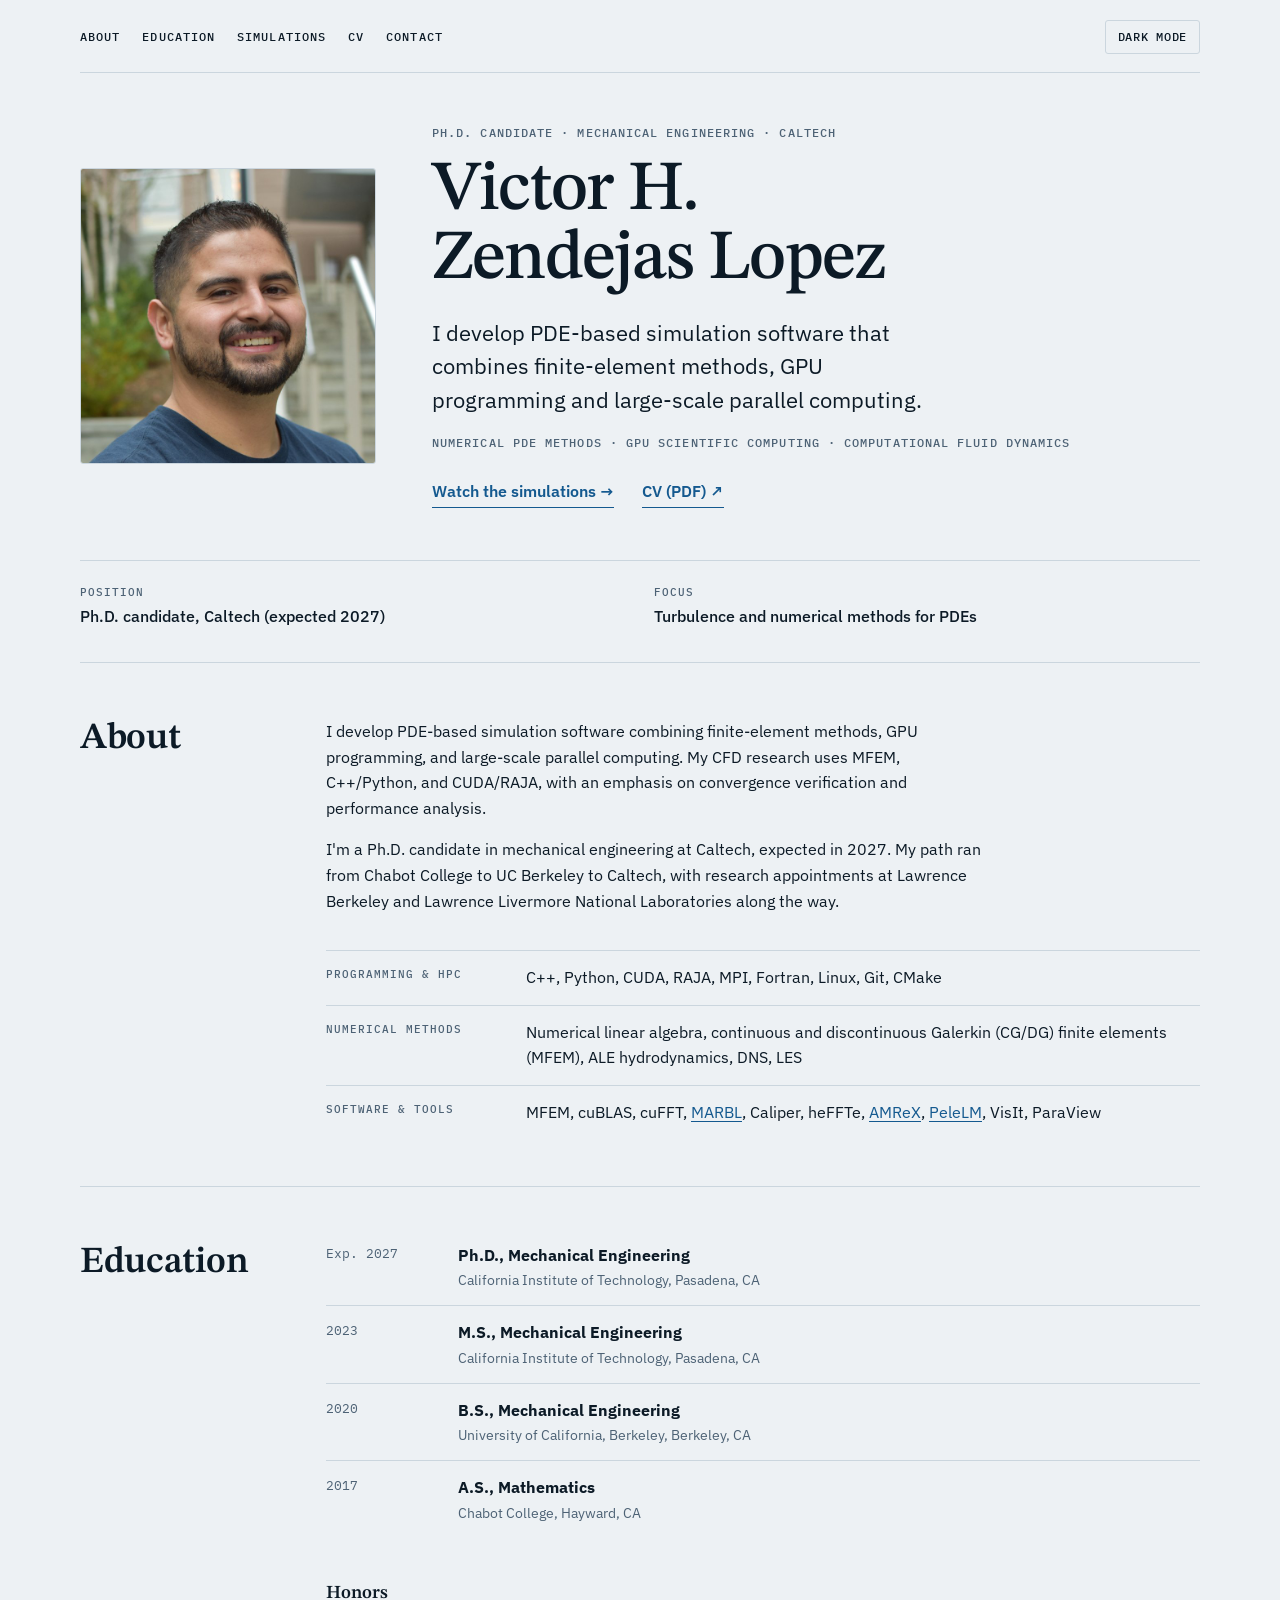
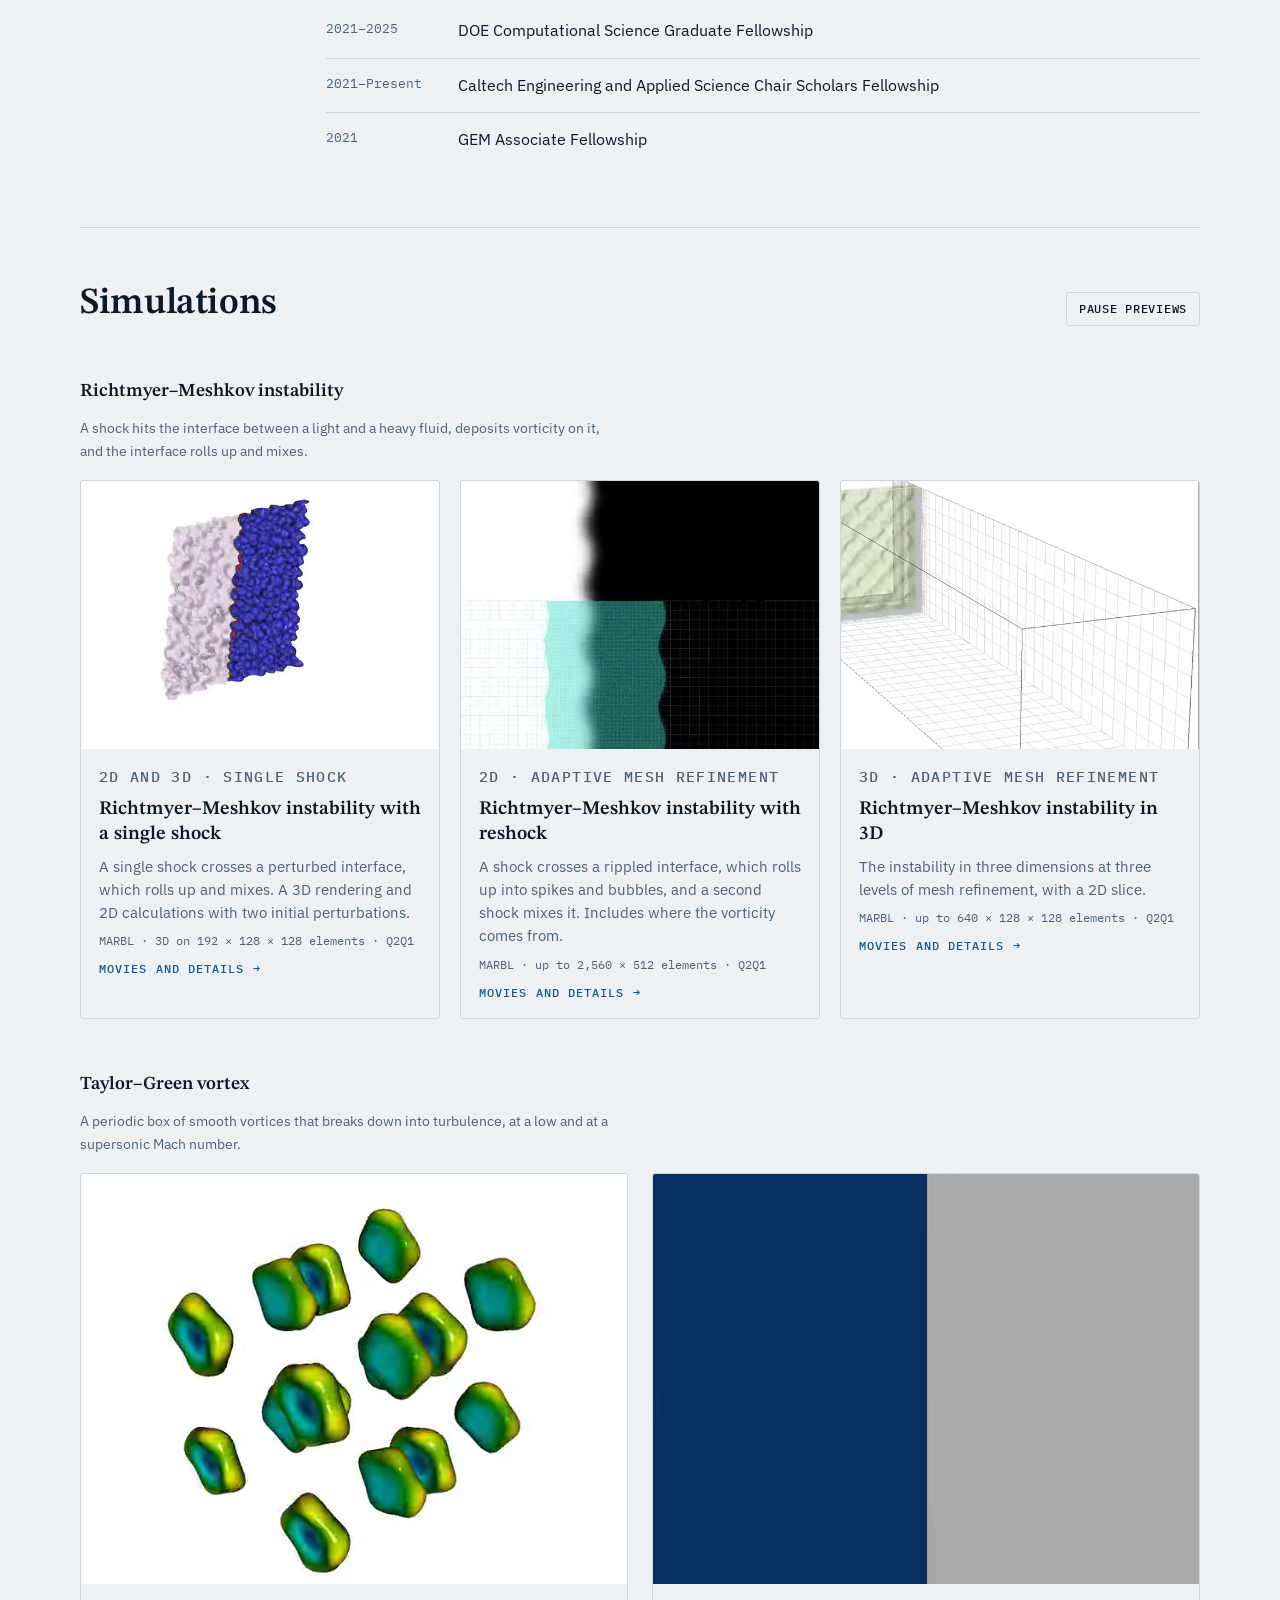
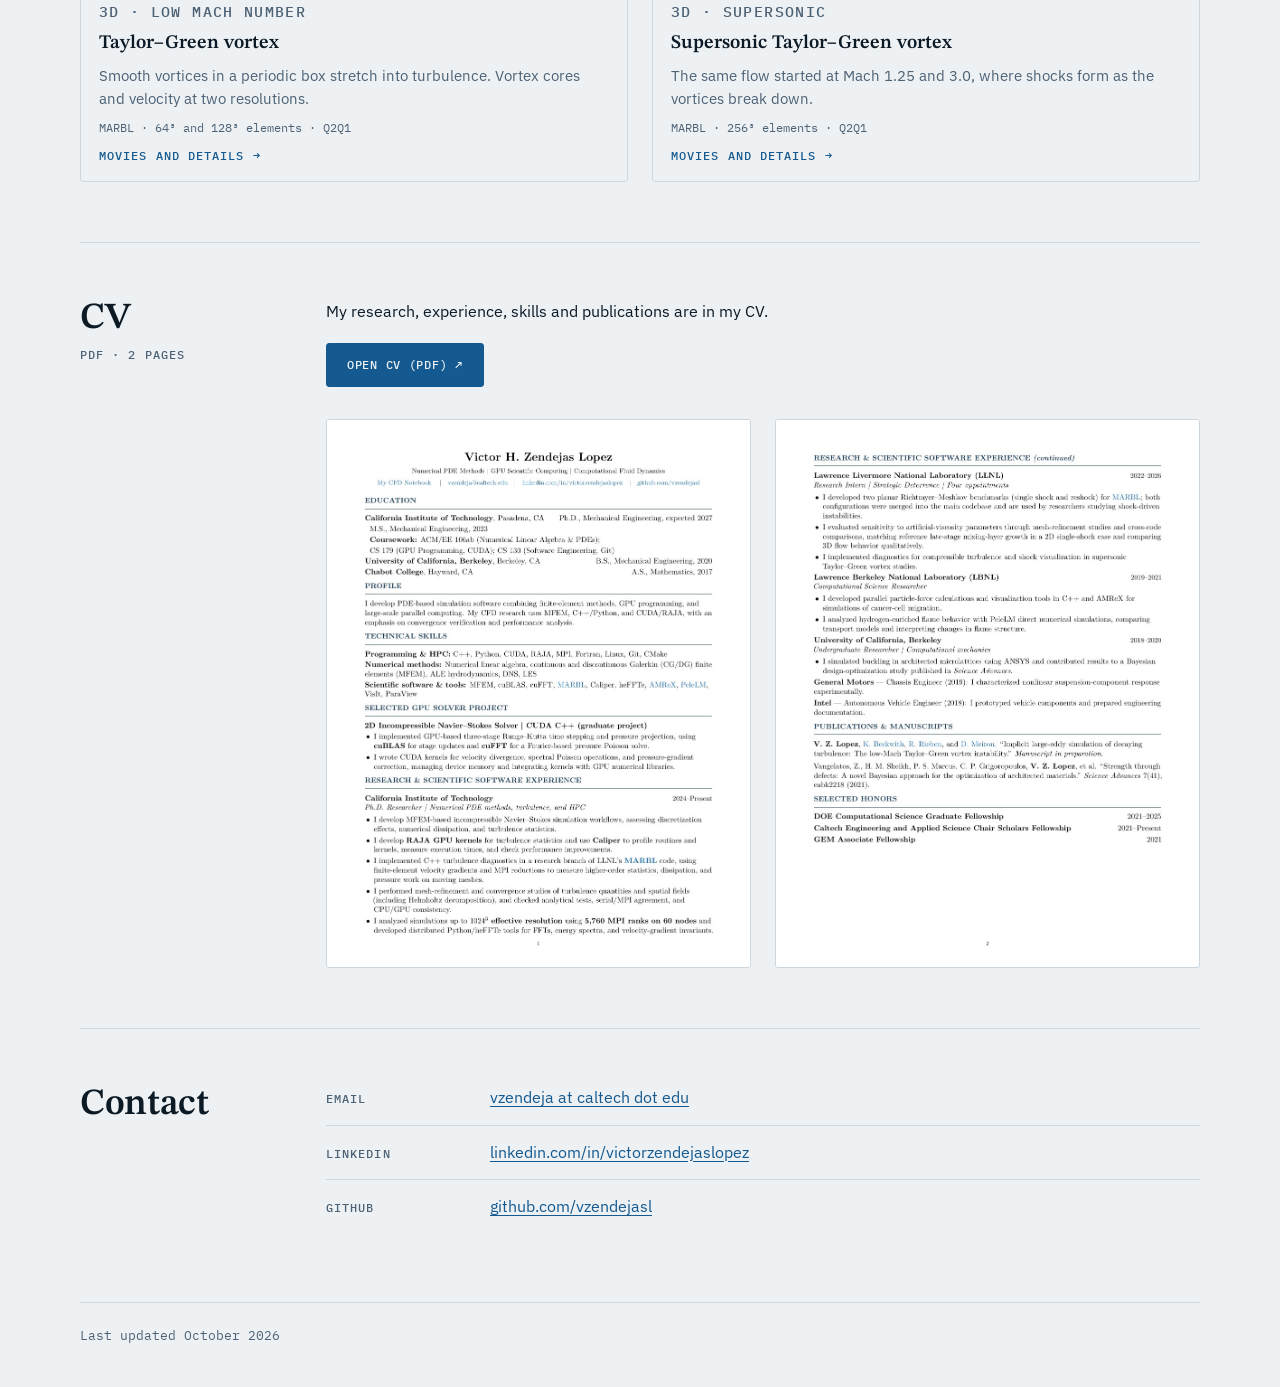
==== commit eef97840: "Add single-shock RM page, new layout and previews, updated CV images" ====
--- a/index.html
+++ b/index.html
@@ -3,299 +3,22 @@
 <head>
 <meta charset="utf-8">
 <meta name="viewport" content="width=device-width, initial-scale=1">
-<style>:root{color-scheme:light}body{margin:0}img,video{max-width:100%}[hidden]{display:none!important}</style>
 <title>Victor's CFD Notebook</title>
 <meta name="description" content="Victor H. Zendejas Lopez, Ph.D. candidate in mechanical engineering at Caltech: numerical PDE methods, GPU scientific computing and computational fluid dynamics.">
+<script>try{var t=localStorage.getItem("theme");if(t)document.documentElement.setAttribute("data-theme",t)}catch(e){}</script>
 <link rel="preconnect" href="https://fonts.googleapis.com">
 <link rel="preconnect" href="https://fonts.gstatic.com" crossorigin>
 <link rel="stylesheet" href="https://fonts.googleapis.com/css2?family=IBM+Plex+Mono:wght@400;500&family=IBM+Plex+Sans:wght@400;500;600&family=STIX+Two+Text:ital,wght@0,400;0,500;0,600;1,400;1,500&display=swap">
-<style>
-/* Layout: one ruled column like a lab notebook. A wide hero (name + dark figure plate), a spec strip,
-   then sections with a narrow label column and a wide content column. All boldness lives in the
-   simulation plates; everything around them stays quiet. The CV is a PDF; the page only previews it. */
-:root {
-  --bg: #EDF1F4;
-  --fg: #0C1A26;
-  --muted: #4D6275;
-  --rule: #CBD6DE;
-  --accent: #14598F;
-  --warm: #AD4310;
-  --plate: #07131F;
-  --plate-fg: #DCE8F0;
-  --plate-mute: #8FA6B8;
-  --plate-rule: #1B2E3E;
-  --sheet-filter: none;
-  --diag-blue: #2459D8;
-  --diag-red: #C4271C;
-  --f-display: "STIX Two Text", "Iowan Old Style", "Palatino Linotype", Georgia, serif;
-  --f-body: "IBM Plex Sans", "Segoe UI", system-ui, -apple-system, sans-serif;
-  --f-mono: "IBM Plex Mono", ui-monospace, "SF Mono", Menlo, Consolas, monospace;
-  --measure: 66ch;
-}
-@media (prefers-color-scheme: dark) {
-  :root:not([data-theme="light"]) {
-    --bg: #09151F; --fg: #E2EBF1; --muted: #90A7B9; --rule: #1D3141;
-    --accent: #74B8EC; --warm: #FFB36B; --sheet-filter: brightness(.88); --diag-blue: #7FB2FF; --diag-red: #FF8274; color-scheme: dark;
-  }
-}
-:root[data-theme="dark"] {
-  --bg: #09151F; --fg: #E2EBF1; --muted: #90A7B9; --rule: #1D3141;
-  --accent: #74B8EC; --warm: #FFB36B; --sheet-filter: brightness(.88); --diag-blue: #7FB2FF; --diag-red: #FF8274; color-scheme: dark;
-}
-
-*, *::before, *::after { box-sizing: border-box; }
-html { scroll-padding-top: 16px; }
-@media (prefers-reduced-motion: no-preference) { html { scroll-behavior: smooth; } }
-body {
-  background: var(--bg); color: var(--fg);
-  font: 400 1rem/1.6 var(--f-body);
-  padding-left: max(16px, env(safe-area-inset-left, 0px));
-  padding-right: max(16px, env(safe-area-inset-right, 0px));
-  padding-block: 20px 40px;
-}
-.wrap { max-width: 1120px; margin-inline: auto; }
-a { color: var(--accent); text-underline-offset: 3px; }
-button { font: inherit; color: inherit; }
-:focus-visible { outline: 2px solid var(--accent); outline-offset: 3px; }
-h1, h2, h3, p, ul, dl, dd, figure { margin: 0; }
-.mono { font-family: var(--f-mono); }
-
-/* top bar */
-.top { display: flex; flex-wrap: wrap; align-items: center; justify-content: space-between; gap: 12px 28px; padding-bottom: 18px; border-bottom: 1px solid var(--rule); }
-.mark { font: italic 500 1.5rem/1 var(--f-display); color: var(--fg); text-decoration: none; }
-.top nav { display: flex; flex-wrap: wrap; gap: 6px 22px; }
-.top nav a, .label { font: 500 .75rem/1.4 var(--f-mono); letter-spacing: .09em; text-transform: uppercase; }
-.top nav a { color: var(--fg); text-decoration: none; padding-block: 6px; }
-.top nav a:hover { color: var(--accent); }
-.btn { font: 500 .75rem/1 var(--f-mono); letter-spacing: .06em; text-transform: uppercase; min-height: 34px; padding: 0 12px; border: 1px solid var(--rule); background: transparent; border-radius: 3px; cursor: pointer; }
-.btn:hover { border-color: var(--accent); color: var(--accent); }
-a.btn { display: inline-flex; align-items: center; text-decoration: none; color: var(--fg); }
-.label { color: var(--muted); }
-
-/* hero */
-.hero { display: grid; grid-template-columns: minmax(0, 1fr) minmax(0, 1fr); gap: 36px 48px; align-items: end; padding-block: 56px 52px; }
-.hero > figure { grid-column: 1 / -1; }
-.hero h1 { font: 500 clamp(2.8rem, 7vw, 4.6rem)/.98 var(--f-display); letter-spacing: -.025em; margin: 18px 0 0; }
-.lead { font-size: clamp(1.15rem, 2.2vw, 1.4rem); line-height: 1.5; max-width: 34ch; }
-.tagline { margin-top: 18px; }
-.cta { display: flex; flex-wrap: wrap; gap: 10px 28px; margin-top: 28px; }
-.cta a { font-weight: 600; text-decoration: none; border-bottom: 1px solid currentColor; padding-bottom: 2px; }
-
-.plate { background: var(--plate); border: 1px solid var(--plate-rule); border-radius: 3px; overflow: hidden; color: var(--plate-fg); }
-.plate video, .plate img { display: block; width: 100%; height: auto; aspect-ratio: 1 / 1; background: var(--plate); }
-.plate figcaption { display: flex; flex-wrap: wrap; align-items: center; justify-content: space-between; gap: 8px 16px; padding: 10px 14px; border-top: 1px solid var(--plate-rule); color: var(--plate-mute); font: 400 .75rem/1.4 var(--f-mono); }
-.plate .btn { color: var(--plate-fg); border-color: var(--plate-rule); min-height: 28px; }
-.plate .btn:hover { border-color: #74B8EC; color: #74B8EC; }
-
-.ph { display: inline-block; font: 500 .625rem/1 var(--f-mono); letter-spacing: .09em; text-transform: uppercase; color: var(--warm); border: 1px dashed currentColor; border-radius: 2px; padding: 3px 6px; vertical-align: middle; }
-.plate .ph, .lb .ph { color: #FFB36B; }
-html.no-ph .ph, html.no-ph .ph-block { display: none; }
-
-/* hero movie: poster still until the mp4 exists */
-.plate .hero-media { aspect-ratio: 16 / 9; background: var(--plate); }
-.plate .hero-media video { width: 100%; height: 100%; aspect-ratio: auto; object-fit: contain; }
-.plate-actions { display: flex; align-items: center; gap: 8px; }
-
-/* AMR block inside Animations */
-.amr-block { display: grid; grid-template-columns: minmax(0, 1.15fr) minmax(0, 1fr); gap: 28px 48px; align-items: start; margin-top: 28px; padding-bottom: 36px; border-bottom: 1px solid var(--rule); }
-.amr-copy { display: grid; gap: .9em; max-width: var(--measure); min-width: 0; }
-.amr-copy a.label { justify-self: start; color: var(--accent); }
-.amr-copy h3 { font: 600 1.35rem/1.25 var(--f-display); }
-.amr-facts { display: grid; gap: 28px; min-width: 0; }
-.amr-movie, .sync-wide { margin: 0; grid-column: 1 / -1; }
-.sync-wide { margin-top: 16px; cursor: pointer; }
-.sync-wide video { filter: var(--sheet-filter); }
-.release-num { white-space: nowrap; }
-
-/* mechanism: equations and the two-panel diagram */
-.mech { display: grid; gap: 22px; margin-top: 28px; padding-bottom: 36px; border-bottom: 1px solid var(--rule); }
-.mech-copy { display: grid; gap: .9em; max-width: var(--measure); min-width: 0; }
-.mech-copy h3 { font: 600 1.35rem/1.25 var(--f-display); }
-.eq { margin: .3em 0; padding: 18px 0; border-block: 1px solid var(--rule); font-size: 1.3rem; line-height: 1; overflow-x: auto; }
-.tex-svg { font-size: 1.08em; }
-.eq .tex-svg { display: block; max-width: none; font-size: 1em; }
-.tex-svg .c-grad, .tex-svg .c-grad *, .lab .c-grad, .lab .c-grad * { fill: var(--diag-blue); stroke: var(--diag-blue); }
-.tex-svg .c-vort, .tex-svg .c-vort *, .lab .c-vort, .lab .c-vort * { fill: var(--diag-red); stroke: var(--diag-red); }
-.diagrams { display: grid; grid-template-columns: repeat(2, minmax(0, 1fr)); gap: 24px 32px; max-width: 880px; }
-.panel { margin: 0; min-width: 0; }
-.panel-art { border: 1px solid var(--rule); border-radius: 3px; padding: 8px 8px 4px; }
-.panel figcaption { display: grid; gap: 4px; padding-top: 10px; }
-.panel h4 { margin: 0; font: 600 1rem/1.35 var(--f-body); }
-.panel p { color: var(--muted); font-size: .9rem; max-width: 52ch; }
-.mech-svg { display: block; width: 100%; height: auto; color: var(--fg); }
-.mech-svg .nm { font: 500 11.5px var(--f-body); fill: currentColor; }
-.mech-svg .s-dot { stroke: var(--muted); stroke-width: 1.3; stroke-dasharray: 1.5 3.5; stroke-linecap: round; }
-.mech-svg .s-shock { stroke: var(--fg); stroke-width: 3.6; }
-.mech-svg .s-wall { stroke: var(--fg); stroke-width: 3.6; stroke-dasharray: 16 9; }
-.mech-svg .s-iface { fill: none; stroke: var(--fg); stroke-width: 2; stroke-linejoin: round; stroke-linecap: round; }
-.mech-svg .st-k { stroke: var(--fg); } .mech-svg .fl-k { fill: var(--fg); }
-.mech-svg .st-b { stroke: var(--diag-blue); } .mech-svg .fl-b { fill: var(--diag-blue); }
-.mech-svg .st-r { stroke: var(--diag-red); } .mech-svg .fl-r { fill: var(--diag-red); }
-.mech-svg .nf { fill: none; }
-.lab.c-grad { color: var(--diag-blue); } .lab.c-vort { color: var(--diag-red); }
-@media (max-width: 760px) { .diagrams { grid-template-columns: minmax(0, 1fr); } }
-
-/* 3D movies played together */
-.amr3d, .tgv { display: grid; grid-template-columns: minmax(0, 1fr); gap: 24px; margin-top: 28px; padding-bottom: 36px; border-bottom: 1px solid var(--rule); }
-.amr3d-head, .tgv-head { display: grid; gap: .9em; max-width: var(--measure); }
-.amr3d-head h3, .tgv-head h3 { font: 600 1.35rem/1.25 var(--f-display); }
-.sync { display: flex; align-items: center; gap: 16px; }
-.sync .btn { min-width: 5.5rem; }
-.sync input[type="range"] { flex: 1 1 0; width: 0; min-width: 0; accent-color: var(--accent); }
-.sync-time { font: 400 .8125rem/1 var(--f-mono); color: var(--muted); font-variant-numeric: tabular-nums; white-space: nowrap; }
-.btn:disabled { opacity: .5; cursor: default; }
-.sync-grid { display: grid; grid-template-columns: repeat(3, minmax(0, 1fr)); gap: 16px; }
-.sync-tile { min-width: 0; cursor: pointer; }
-.sync-tile .plate video { aspect-ratio: 720 / 680; background: #fff; filter: var(--sheet-filter); }
-.sync-tile figcaption { padding-top: 10px; }
-.sync-tile h4 { margin: 0; font: 600 1rem/1.35 var(--f-body); }
-.sync-tile .meta { margin: 2px 0 0; color: var(--muted); font: 400 .75rem/1.5 var(--f-mono); }
-.amr3d-facts { display: grid; grid-template-columns: repeat(2, minmax(0, 1fr)); gap: 28px 48px; align-items: start; }
-@media (max-width: 760px) { .sync-grid, .amr3d-facts { grid-template-columns: minmax(0, 1fr); } }
-/* Taylor–Green block: two movies per row, a label above each row */
-.sync-grid.sync-grid--2 { grid-template-columns: repeat(2, minmax(0, 1fr)); }
-.sync-rowhead { grid-column: 1 / -1; margin: 10px 0 -4px; }
-.sync-rowhead:first-child { margin-top: 0; }
-.tgv .sync-tile .plate video { aspect-ratio: 900 / 856; }
-.tgv-copy { display: grid; gap: .9em; max-width: var(--measure); min-width: 0; }
-.tgv .eq { font-size: min(1.3rem, calc((100vw - 32px) / 22.5)); }
-.sync-grid.sync-grid--1 { grid-template-columns: minmax(0, 1fr); }
-.sync-set { display: grid; gap: 24px; min-width: 0; }
-.tgv-ss .sync-grid--plane .sync-tile .plate video { aspect-ratio: 900 / 854; }
-.panel-labels.panel-labels--plane { grid-template-columns: 20fr 37.5fr 37.5fr; gap: 0; }
-.panel-labels.panel-labels--two { grid-template-columns: repeat(2, minmax(0, 1fr)); }
-.sync-grid.sync-grid--one { max-width: 880px; }
-.tgv-ss .sync-grid--one .sync-tile .plate video { aspect-ratio: 2 / 1; }
-.tgv-ss .sync-tile .plate video { aspect-ratio: 1400 / 418; }
-.panel-labels { display: grid; grid-template-columns: repeat(3, minmax(0, 1fr)); padding: 2px 0 8px; text-align: center; font: 500 .6875rem/1.4 var(--f-mono); letter-spacing: .09em; text-transform: uppercase; color: var(--muted); }
-.ic-fig { margin: 0; max-width: 780px; }
-.ic-fig .plate img { aspect-ratio: 1480 / 1300; filter: var(--sheet-filter); }
-.ic-fig figcaption { padding-top: 10px; color: var(--muted); font-size: .9rem; max-width: 66ch; }
-.tgv-copy a, .tgv-head a { color: inherit; text-decoration-thickness: 1px; text-underline-offset: 3px; }
-.facts-col { display: grid; gap: 12px; min-width: 0; }
-.fact-note { margin: 0; color: var(--muted); font-size: .875rem; max-width: 52ch; }
-@media (max-width: 560px) { .sync-grid.sync-grid--2 { grid-template-columns: minmax(0, 1fr); } }
-/* references for the calculations */
-.refs { display: grid; gap: 10px; margin-top: 28px; }
-.refs ol { margin: 0; padding-left: 1.7em; display: grid; gap: .7em; max-width: 78ch; color: var(--muted); font-size: .9rem; line-height: 1.55; }
-.refs li { scroll-margin-top: 90px; padding-left: .2em; }
-.refs li::marker { font: 500 .8125rem var(--f-mono); }
-.refs li:target { color: var(--fg); }
-.refs cite { font-style: normal; color: var(--fg); }
-.refs a { overflow-wrap: anywhere; }
-.dd-refs a { white-space: nowrap; }
-.amr { width: 100%; border-collapse: collapse; }
-.amr caption { text-align: left; padding-bottom: 8px; font: 500 .6875rem/1.4 var(--f-mono); letter-spacing: .09em; text-transform: uppercase; color: var(--muted); }
-.amr th, .amr td { text-align: left; padding: 11px 16px 11px 0; border-top: 1px solid var(--rule); vertical-align: baseline; }
-.amr thead th { padding-block: 0 8px; border-top: 0; font: 500 .6875rem/1.4 var(--f-mono); letter-spacing: .09em; text-transform: uppercase; color: var(--muted); }
-.amr tbody th { font-weight: 500; }
-.amr td { font: 400 .9375rem/1.5 var(--f-mono); font-variant-numeric: tabular-nums; white-space: nowrap; }
-.prov { display: grid; gap: 14px; }
-.prov > div { display: grid; grid-template-columns: 5.5rem minmax(0, 1fr); gap: 4px 16px; padding-top: 12px; border-top: 1px solid var(--rule); }
-.prov > div:first-child { border-top: 0; padding-top: 0; }
-.prov dt { font: 500 .6875rem/1.9 var(--f-mono); letter-spacing: .09em; text-transform: uppercase; color: var(--muted); }
-.todo { display: inline-block; color: var(--warm); border: 1px dashed currentColor; border-radius: 2px; padding: 0 6px; font: 500 .8125rem/1.6 var(--f-mono); }
-
-/* spec strip */
-.case { display: grid; grid-template-columns: repeat(auto-fit, minmax(min(100%, 200px), 1fr)); gap: 20px 28px; padding-block: 24px 32px; border-top: 1px solid var(--rule); }
-.case dt { font: 500 .6875rem/1.4 var(--f-mono); letter-spacing: .09em; text-transform: uppercase; color: var(--muted); }
-.case dd { margin-top: 4px; font-weight: 500; }
-
-/* sections */
-.sec { display: grid; grid-template-columns: minmax(0, 190px) minmax(0, 1fr); gap: 20px 56px; padding-block: 56px 60px; border-top: 1px solid var(--rule); }
-.sec--full { grid-template-columns: minmax(0, 1fr); }
-.sec-head { min-width: 0; }
-.sec--full .sec-head { display: flex; flex-wrap: wrap; align-items: baseline; gap: 6px 24px; }
-h2 { font: 600 clamp(1.75rem, 3.4vw, 2.3rem)/1.1 var(--f-display); letter-spacing: -.01em; }
-.sec-sub { margin-top: 8px; }
-.sec-body { min-width: 0; }
-.prose { display: grid; gap: 1em; }
-.prose p { max-width: var(--measure); }
-.subhead { font: 600 1.15rem/1.3 var(--f-display); margin: 44px 0 12px; }
-
-/* skills */
-.skills { display: grid; gap: 14px; margin-top: 36px; }
-.skills > div { display: grid; grid-template-columns: minmax(0, 11rem) minmax(0, 1fr); gap: 4px 24px; padding-top: 14px; border-top: 1px solid var(--rule); }
-.skills dt { font: 500 .6875rem/1.7 var(--f-mono); letter-spacing: .09em; text-transform: uppercase; color: var(--muted); }
-.skills dd { max-width: var(--measure); }
-
-/* dated rows: education, honors */
-.rows { list-style: none; padding: 0; }
-.rows li { display: grid; grid-template-columns: 7rem minmax(0, 1fr); gap: 4px 20px; padding-block: 14px; border-top: 1px solid var(--rule); }
-.rows li:first-child { border-top: 0; padding-top: 0; }
-.rows .yr { font: 400 .8125rem/1.7 var(--f-mono); color: var(--muted); font-variant-numeric: tabular-nums; }
-.rows p { max-width: var(--measure); }
-.rows .meta { color: var(--muted); font-size: .9rem; }
-
-/* gallery + animations */
-.grid { display: grid; grid-template-columns: repeat(auto-fill, minmax(min(100%, 300px), 1fr)); gap: 32px 24px; margin-top: 28px; }
-.grid--wide { grid-template-columns: repeat(auto-fit, minmax(min(100%, 340px), 1fr)); }
-.fig-btn { display: block; width: 100%; padding: 0; background: var(--plate); border: 1px solid var(--plate-rule); border-radius: 3px; overflow: hidden; aspect-ratio: 4 / 3; cursor: zoom-in; transition: border-color .15s; }
-.fig-btn:hover { border-color: var(--accent); }
-.fig-btn img { display: block; width: 100%; height: 100%; object-fit: contain; }
-.grid figcaption { padding-top: 12px; min-width: 0; }
-.grid figcaption h3 { font: 600 1rem/1.35 var(--f-body); margin-bottom: 4px; }
-.grid figcaption p { color: var(--muted); font-size: .9rem; max-width: 46ch; }
-.grid figcaption .meta { margin-top: 8px; display: flex; flex-wrap: wrap; align-items: center; gap: 6px 10px; font: 400 .75rem/1.4 var(--f-mono); color: var(--muted); }
-.grid .plate video { aspect-ratio: 1 / 1; }
-
-/* cv */
-.cv-text { display: grid; gap: 18px; justify-items: start; }
-.cv-text p { max-width: var(--measure); }
-.btn.btn--primary { min-height: 44px; padding: 0 20px; background: var(--accent); border-color: var(--accent); color: var(--bg); }
-.btn.btn--primary:hover { color: var(--bg); border-color: var(--accent); filter: brightness(1.1); }
-.cv-pages { display: grid; grid-template-columns: repeat(2, minmax(0, 1fr)); gap: 24px; margin-top: 32px; }
-.cv-pages a { display: block; background: #fff; border: 1px solid var(--rule); border-radius: 3px; overflow: hidden; transition: border-color .15s; }
-.cv-pages a:hover { border-color: var(--accent); }
-.cv-pages img { display: block; width: 100%; height: auto; filter: var(--sheet-filter); }
-
-/* contact */
-.contact { list-style: none; padding: 0; }
-.contact li { display: flex; flex-wrap: wrap; align-items: baseline; gap: 4px 20px; padding-block: 14px; border-top: 1px solid var(--rule); }
-.contact li:first-child { border-top: 0; padding-top: 0; }
-.contact .label { flex: 0 0 9rem; }
-.contact .val { flex: 1 1 14rem; min-width: 0; overflow-wrap: anywhere; }
-.foot { margin-top: 8px; padding-top: 22px; border-top: 1px solid var(--rule); color: var(--muted); font: 400 .8125rem/1.7 var(--f-mono); display: grid; gap: 6px; }
-
-/* lightbox */
-.lb { position: fixed; inset: 0; z-index: 50; display: grid; grid-template-rows: auto minmax(0, 1fr) auto; gap: 12px; background: rgba(3, 9, 14, .94); color: var(--plate-fg);
-  padding: calc(14px + env(safe-area-inset-top, 0px)) max(16px, env(safe-area-inset-right, 0px)) calc(16px + env(safe-area-inset-bottom, 0px)) max(16px, env(safe-area-inset-left, 0px)); }
-.lb[hidden] { display: none; }
-.lb-bar { display: flex; align-items: center; justify-content: space-between; gap: 12px; }
-.lb-bar .grp { display: flex; gap: 8px; }
-.lb .btn { color: var(--plate-fg); border-color: #2A4256; }
-.lb .btn:hover { border-color: #74B8EC; color: #74B8EC; }
-.lb-count { font: 400 .75rem/1 var(--f-mono); color: var(--plate-mute); letter-spacing: .06em; }
-.lb-stage { min-height: 0; display: flex; align-items: center; justify-content: center; }
-.lb-stage img { max-width: 100%; max-height: 100%; object-fit: contain; display: block; }
-.lb-cap { max-width: 72ch; margin-inline: auto; text-align: center; }
-.lb-cap h3 { font: 600 1.05rem/1.3 var(--f-body); }
-.lb-cap p { color: var(--plate-mute); font-size: .9rem; margin-top: 2px; }
-
-@media (max-width: 820px) {
-  .hero { grid-template-columns: minmax(0, 1fr); padding-block: 40px 36px; }
-  .amr-block { grid-template-columns: minmax(0, 1fr); }
-  .amr-movie { order: 1; }
-  .amr-facts { order: 2; }
-  .sec { grid-template-columns: minmax(0, 1fr); gap: 14px; padding-block: 44px 48px; }
-}
-@media (max-width: 640px) {
-  .skills > div, .prov > div { grid-template-columns: minmax(0, 1fr); gap: 4px; }
-  .rows li { grid-template-columns: minmax(0, 1fr); }
-  .cv-pages { grid-template-columns: minmax(0, 1fr); }
-  .contact .label { flex-basis: 100%; }
-}
-</style>
+<link rel="stylesheet" href="site.css">
 </head>
 <body>
 <div class="wrap" id="top">
   <header class="top">
-    <a class="mark" href="#top">Victor</a>
     <nav aria-label="Sections">
       <a href="#about">About</a>
       <a href="#education">Education</a>
+      <a href="#simulations">Simulations</a>
       <!-- GALLERY (disabled): <a href="#gallery">Gallery</a> -->
-      <a href="#animations">Animations</a>
       <a href="#cv">CV</a>
       <a href="#contact">Contact</a>
     </nav>
@@ -304,37 +27,19 @@
 
   <main>
     <section class="hero" aria-labelledby="name">
-      <div>
+      <figure class="portrait"><img src="assets/headshot.jpg" width="720" height="720" fetchpriority="high" alt="Portrait of Victor H. Zendejas Lopez, smiling, outdoors in front of a building and green shrubs"></figure>
+      <div class="hero-text">
         <p class="label">Ph.D. candidate · Mechanical Engineering · Caltech</p>
         <h1 id="name">Victor H.<br>Zendejas Lopez</h1>
-      </div>
-      <div class="hero-intro">
         <p class="lead">I develop PDE-based simulation software that combines finite-element methods, GPU programming and large-scale parallel computing.</p>
         <p class="label tagline">Numerical PDE methods · GPU scientific computing · Computational fluid dynamics</p>
-        <p class="cta"><!-- GALLERY (disabled): <a href="#gallery">See the figures →</a> --><a href="#animations">Watch the flows →</a><a href="assets/Zendejas_Lopez_CV.pdf" target="_blank" rel="noopener">CV (PDF) ↗</a></p>
-      </div>
-      <figure class="plate">
-        <div class="hero-media">
-          <video id="hero-video" autoplay muted loop playsinline preload="auto" poster="assets/amr-rm-reshock-poster.jpg" aria-label="Adaptive mesh refinement simulation of a Richtmyer–Meshkov instability with reshock: volume fraction of two fluids above, the adaptive mesh below">
-            <source src="assets/amr-rm-reshock.mp4" type="video/mp4">
-            <source src="assets/amr-rm-reshock.webm" type="video/webm">
-          </video>
-        </div>
-        <figcaption>
-          <span>MARBL · Richtmyer–Meshkov with reshock · AMR</span>
-          <span class="plate-actions">
-            <a class="btn" href="#amr">Details ↓</a>
-            <button class="btn" id="hero-toggle" type="button" aria-label="Pause animation" hidden>Pause</button>
-          </span>
-        </figcaption>
-      </figure>
+        <p class="cta"><!-- GALLERY (disabled): <a href="#gallery">See the figures →</a> --><a href="#simulations">Watch the simulations →</a><a href="assets/Zendejas_Lopez_CV.pdf" target="_blank" rel="noopener">CV (PDF) ↗</a></p>
+      </div>
     </section>
 
     <dl class="case" aria-label="At a glance">
       <div><dt>Position</dt><dd>Ph.D. candidate, Caltech (expected 2027)</dd></div>
-      <div><dt>Focus</dt><dd>Turbulence and numerical PDE methods</dd></div>
-      <div><dt>Codes</dt><dd>MFEM · MARBL · RAJA · CUDA</dd></div>
-      <div><dt>Scale</dt><dd>Up to 1024³ effective resolution</dd></div>
+      <div><dt>Focus</dt><dd>Turbulence and numerical methods for PDEs</dd></div>
     </dl>
 
     <section class="sec" id="about" aria-labelledby="h-about">
@@ -395,294 +100,82 @@
       </div>
     </section>
 
-    <!-- GALLERY (disabled). To bring the gallery back, uncomment every block marked "GALLERY (disabled)" in this file (see README).
+    <section class="sec sec--full" id="simulations" aria-labelledby="h-sim">
+      <div class="sec-head">
+        <h2 id="h-sim">Simulations</h2>
+        <span class="sec-tools"><button class="btn" id="prev-toggle" type="button" aria-pressed="false">Pause previews</button></span>
+      </div>
+      <div class="sim-group">
+        <h3>Richtmyer–Meshkov instability</h3>
+        <p>A shock hits the interface between a light and a heavy fluid, deposits vorticity on it, and the interface rolls up and mixes.</p>
+      <ul class="cards cards--3">
+        <li class="card">
+          <div class="card-media"><video muted loop playsinline preload="none" data-preview poster="assets/preview-rmss.jpg" aria-hidden="true"><source src="assets/preview-rmss.mp4" type="video/mp4"><source src="assets/preview-rmss.webm" type="video/webm"></video></div>
+          <div class="card-body">
+            <p class="label">2D and 3D · single shock</p>
+            <h4><a href="richtmyer-meshkov-single-shock.html">Richtmyer–Meshkov instability with a single shock</a></h4>
+            <p>A single shock crosses a perturbed interface, which rolls up and mixes. A 3D rendering and 2D calculations with two initial perturbations.</p>
+            <p class="card-meta">MARBL · 3D on 192 × 128 × 128 elements · Q2Q1</p>
+            <span class="card-go" aria-hidden="true">Movies and details →</span>
+          </div>
+        </li>
+        <li class="card">
+          <div class="card-media"><video muted loop playsinline preload="none" data-preview poster="assets/preview-rm2d.jpg" aria-hidden="true"><source src="assets/preview-rm2d.mp4" type="video/mp4"><source src="assets/preview-rm2d.webm" type="video/webm"></video></div>
+          <div class="card-body">
+            <p class="label">2D · adaptive mesh refinement</p>
+            <h4><a href="richtmyer-meshkov-2d.html">Richtmyer–Meshkov instability with reshock</a></h4>
+            <p>A shock crosses a rippled interface, which rolls up into spikes and bubbles, and a second shock mixes it. Includes where the vorticity comes from.</p>
+            <p class="card-meta">MARBL · up to 2,560 × 512 elements · Q2Q1</p>
+            <span class="card-go" aria-hidden="true">Movies and details →</span>
+          </div>
+        </li>
+        <li class="card">
+          <div class="card-media"><video muted loop playsinline preload="none" data-preview poster="assets/preview-rm3d.jpg" aria-hidden="true"><source src="assets/preview-rm3d.mp4" type="video/mp4"><source src="assets/preview-rm3d.webm" type="video/webm"></video></div>
+          <div class="card-body">
+            <p class="label">3D · adaptive mesh refinement</p>
+            <h4><a href="richtmyer-meshkov-3d.html">Richtmyer–Meshkov instability in 3D</a></h4>
+            <p>The instability in three dimensions at three levels of mesh refinement, with a 2D slice.</p>
+            <p class="card-meta">MARBL · up to 640 × 128 × 128 elements · Q2Q1</p>
+            <span class="card-go" aria-hidden="true">Movies and details →</span>
+          </div>
+        </li>
+      </ul>
+      </div>
+      <div class="sim-group">
+        <h3>Taylor–Green vortex</h3>
+        <p>A periodic box of smooth vortices that breaks down into turbulence, at a low and at a supersonic Mach number.</p>
+      <ul class="cards">
+        <li class="card">
+          <div class="card-media"><video muted loop playsinline preload="none" data-preview poster="assets/preview-tgv.jpg" aria-hidden="true"><source src="assets/preview-tgv.mp4" type="video/mp4"><source src="assets/preview-tgv.webm" type="video/webm"></video></div>
+          <div class="card-body">
+            <p class="label">3D · low Mach number</p>
+            <h4><a href="taylor-green.html">Taylor–Green vortex</a></h4>
+            <p>Smooth vortices in a periodic box stretch into turbulence. Vortex cores and velocity at two resolutions.</p>
+            <p class="card-meta">MARBL · 64³ and 128³ elements · Q2Q1</p>
+            <span class="card-go" aria-hidden="true">Movies and details →</span>
+          </div>
+        </li>
+        <li class="card">
+          <div class="card-media"><video muted loop playsinline preload="none" data-preview poster="assets/preview-tgvss.jpg" aria-hidden="true"><source src="assets/preview-tgvss.mp4" type="video/mp4"><source src="assets/preview-tgvss.webm" type="video/webm"></video></div>
+          <div class="card-body">
+            <p class="label">3D · supersonic</p>
+            <h4><a href="taylor-green-supersonic.html">Supersonic Taylor–Green vortex</a></h4>
+            <p>The same flow started at Mach 1.25 and 3.0, where shocks form as the vortices break down.</p>
+            <p class="card-meta">MARBL · 256³ elements · Q2Q1</p>
+            <span class="card-go" aria-hidden="true">Movies and details →</span>
+          </div>
+        </li>
+      </ul>
+      </div>
+    </section>
+
+    <!-- GALLERY (disabled). To bring the gallery back, uncomment every block marked "GALLERY (disabled)" in index.html and in site.js.
     <section class="sec sec--full" id="gallery" aria-labelledby="h-gallery">
       <div class="sec-head"><h2 id="h-gallery">Gallery</h2><p class="label">Select a figure to enlarge · arrow keys to browse</p></div>
       <div class="grid" id="gallery-grid"></div>
       <noscript><p>The gallery needs JavaScript to display.</p></noscript>
     </section>
     -->
-
-    <section class="sec sec--full" id="animations" aria-labelledby="h-anim">
-      <div class="sec-head"><h2 id="h-anim">Animations</h2><p class="label">Looping, muted · use the controls to scrub</p></div>
-      <article class="amr-block" id="amr" aria-labelledby="h-amr">
-        <div class="amr-copy">
-          <p class="label">2D calculation</p>
-          <h3 id="h-amr">Richtmyer–Meshkov instability with reshock, with AMR</h3>
-          <p>A shock crosses a perturbed interface between two fluids, the interface rolls up into spikes and bubbles, and a second shock later hits the mixing layer again as it breaks down into fine-scale mixing.</p>
-          <p>Adaptive mesh refinement (AMR) refines the mesh during the run where the flow is changing. Here it follows the mixing of the fluids and the pressure gradients at the shocks. That can cut the computational cost, but post-processing gets more complicated, on top of the code development AMR needs.</p>
-          <p><a href="#top">The movie at the top of the page</a> shows the volume fraction of the two fluids in the top panel and the adaptive mesh in the bottom panel. The movie below is the same calculation without the mesh, with density gradients overlaid on the volume fraction.</p>
-        </div>
-        <div class="amr-facts">
-          <table class="amr">
-            <caption>AMR grid</caption>
-            <thead><tr><th scope="col">Level</th><th scope="col">Cells (x × y × z)</th></tr></thead>
-            <tbody>
-              <tr><th scope="row">0 (base grid)</th><td>160 × 32 × 1</td></tr>
-              <tr><th scope="row">5 (finest)</th><td>5,120 × 1,024 × 1</td></tr>
-            </tbody>
-          </table>
-          <dl class="prov">
-            <div><dt>Code</dt><dd class="dd-refs"><a href="https://computing.llnl.gov/projects/mapp">MARBL</a>, an arbitrary Lagrangian–Eulerian (ALE) code, based on the high-order finite element methods of <a href="#ref-dobrev-2012">Dobrev et al. (2012)</a>, <a href="#ref-anderson-2018">Anderson et al. (2018)</a> and <a href="#ref-anderson-2015">Anderson et al. (2015)</a>, with more detail in the <a href="#ref-mapp">MAPP report</a></dd></div>
-            <div><dt>Release</dt><dd>The movies are from a presentation authorized for public release. LLNL release number: <span class="release-num"></span></dd></div>
-          </dl>
-        </div>
-        <figure class="plate amr-movie">
-          <div class="hero-media">
-            <video id="amr-nomesh" muted loop playsinline preload="metadata" poster="assets/amr-rm-reshock-nomesh-poster.jpg" aria-label="The same two-dimensional Richtmyer–Meshkov calculation without the adaptive mesh, showing volume fraction with density gradients overlaid"><source src="assets/amr-rm-reshock-nomesh.mp4" type="video/mp4"><source src="assets/amr-rm-reshock-nomesh.webm" type="video/webm"></video>
-          </div>
-          <figcaption>
-            <span>MARBL · same calculation without the mesh · density gradients</span>
-            <span class="plate-actions"><button class="btn" id="amr-nomesh-toggle" type="button" aria-label="Play animation" disabled>Play</button></span>
-          </figcaption>
-        </figure>
-      </article>
-      <article class="mech" id="mechanism" aria-labelledby="h-mech">
-        <div class="mech-copy">
-          <p class="label">The mechanism</p>
-          <h3 id="h-mech">Where the vorticity comes from</h3>
-          <p>A shock that crosses the interface between a light and a heavy fluid leaves vorticity on it. On a flat interface the density gradient <svg class="tex-svg" role="img" aria-label="gradient of density" data-tex="\class{c-grad}{\nabla\rho}" focusable="false" xmlns="http://www.w3.org/2000/svg" width="1.350em" height="0.899em" viewBox="0 -683 1350 899" style="vertical-align:-0.216em"><g stroke="currentColor" fill="currentColor" stroke-width="0" transform="scale(1,-1)"><g><g class=" c-grad"><g><path d="M46 676Q46 679 51 683H781Q786 679 786 676Q786 674 617 326T444 -26Q439 -33 416 -33T388 -26Q385 -22 216 326T46 676ZM697 596Q697 597 445 597T193 596Q195 591 319 336T445 80L697 596Z"></path></g><g transform="translate(833,0)"><path d="M58 -216Q25 -216 23 -186Q23 -176 73 26T127 234Q143 289 182 341Q252 427 341 441Q343 441 349 441T359 442Q432 442 471 394T510 276Q510 219 486 165T425 74T345 13T266 -10H255H248Q197 -10 165 35L160 41L133 -71Q108 -168 104 -181T92 -202Q76 -216 58 -216ZM424 322Q424 359 407 382T357 405Q322 405 287 376T231 300Q217 269 193 170L176 102Q193 26 260 26Q298 26 334 62Q367 92 389 158T418 266T424 322Z"></path></g></g></g></g></svg>, which is normal to the interface, is parallel to the pressure gradient <svg class="tex-svg" role="img" aria-label="gradient of pressure" data-tex="\nabla p" focusable="false" xmlns="http://www.w3.org/2000/svg" width="1.336em" height="0.877em" viewBox="0 -683 1336 877" style="vertical-align:-0.194em"><g stroke="currentColor" fill="currentColor" stroke-width="0" transform="scale(1,-1)"><g><g><path d="M46 676Q46 679 51 683H781Q786 679 786 676Q786 674 617 326T444 -26Q439 -33 416 -33T388 -26Q385 -22 216 326T46 676ZM697 596Q697 597 445 597T193 596Q195 591 319 336T445 80L697 596Z"></path></g><g transform="translate(833,0)"><path d="M23 287Q24 290 25 295T30 317T40 348T55 381T75 411T101 433T134 442Q209 442 230 378L240 387Q302 442 358 442Q423 442 460 395T497 281Q497 173 421 82T249 -10Q227 -10 210 -4Q199 1 187 11T168 28L161 36Q160 35 139 -51T118 -138Q118 -144 126 -145T163 -148H188Q194 -155 194 -157T191 -175Q188 -187 185 -190T172 -194Q170 -194 161 -194T127 -193T65 -192Q-5 -192 -24 -194H-32Q-39 -187 -39 -183Q-37 -156 -26 -148H-6Q28 -147 33 -136Q36 -130 94 103T155 350Q156 355 156 364Q156 405 131 405Q109 405 94 377T71 316T59 280Q57 278 43 278H29Q23 284 23 287ZM178 102Q200 26 252 26Q282 26 310 49T356 107Q374 141 392 215T411 325V331Q411 405 350 405Q339 405 328 402T306 393T286 380T269 365T254 350T243 336T235 326L232 322Q232 321 229 308T218 264T204 212Q178 106 178 102Z"></path></g></g></g></svg> across the shock, and nothing happens. On a rippled interface the two are tilted against each other, and that misalignment is a source of vorticity <svg class="tex-svg" role="img" aria-label="omega equals the curl of u" data-tex="\class{c-vort}{\boldsymbol{\omega}}=\nabla\times\mathbf{u}" focusable="false" xmlns="http://www.w3.org/2000/svg" width="4.746em" height="0.765em" viewBox="0 -683 4746 765" style="vertical-align:-0.082em"><g stroke="currentColor" fill="currentColor" stroke-width="0" transform="scale(1,-1)"><g><g class=" c-vort"><path d="M532 367Q532 399 559 426T618 453Q645 453 668 430T691 357Q691 319 677 261T649 171Q640 149 626 125T586 68T521 14T438 -7Q401 -7 372 7T333 30T311 57Q246 -8 165 -8Q119 -8 82 19T30 102Q24 126 24 163V178Q24 210 37 255Q61 346 118 424Q141 451 161 451Q174 451 184 443T194 419Q194 402 179 387Q91 273 91 206Q91 159 122 138T189 117T281 145V173Q283 223 294 253Q304 276 323 289T364 303Q386 303 400 287T415 250Q415 219 385 157L378 144Q378 142 388 136T419 124T462 117Q522 117 566 165T610 255Q610 288 561 320Q532 337 532 367Z"></path></g><g transform="translate(995.8,0)"><path d="M56 347Q56 360 70 367H707Q722 359 722 347Q722 336 708 328L390 327H72Q56 332 56 347ZM56 153Q56 168 72 173H708Q722 163 722 153Q722 140 707 133H70Q56 140 56 153Z"></path></g><g transform="translate(2051.6,0)"><path d="M46 676Q46 679 51 683H781Q786 679 786 676Q786 674 617 326T444 -26Q439 -33 416 -33T388 -26Q385 -22 216 326T46 676ZM697 596Q697 597 445 597T193 596Q195 591 319 336T445 80L697 596Z"></path></g><g transform="translate(3106.8,0)"><path d="M630 29Q630 9 609 9Q604 9 587 25T493 118L389 222L284 117Q178 13 175 11Q171 9 168 9Q160 9 154 15T147 29Q147 36 161 51T255 146L359 250L255 354Q174 435 161 449T147 471Q147 480 153 485T168 490Q173 490 175 489Q178 487 284 383L389 278L493 382Q570 459 587 475T609 491Q630 491 630 471Q630 464 620 453T522 355L418 250L522 145Q606 61 618 48T630 29Z"></path></g><g transform="translate(4107,0)"><g><path d="M40 442L134 446Q228 450 229 450H235V273V165Q235 90 238 74T254 52Q268 46 304 46H319Q352 46 380 67T419 121L420 123Q424 135 425 199Q425 201 425 207Q425 233 425 249V316Q425 354 423 363T410 376Q396 380 369 380H356V442L554 450V267Q554 84 556 79Q561 62 610 62H623V31Q623 0 622 0Q603 0 527 -3T432 -6Q431 -6 431 25V56L420 45Q373 6 332 -1Q313 -6 281 -6Q208 -6 165 14T109 87L107 98L106 230Q106 358 104 366Q96 380 50 380H37V442H40Z"></path></g></g></g></g></svg>. For an inviscid, compressible flow the vorticity equation is</p>
-          <div class="eq"><svg class="tex-svg" role="img" aria-label="D omega over D t equals omega dot grad u, minus omega times the divergence of u, plus one over rho squared times grad rho cross grad p. The first two terms are stretching and compression. The last is the baroclinic term." data-tex="\begin{aligned} \frac{\mathrm{D}\,\class{c-vort}{\boldsymbol{\omega}}}{\mathrm{D}t} &amp;= \underbrace{\left(\class{c-vort}{\boldsymbol{\omega}}\cdot\nabla\right)\mathbf{u} - \class{c-vort}{\boldsymbol{\omega}}\,(\nabla\cdot\mathbf{u})}_{\text{stretching and compression}} \\ &amp;\quad + \underbrace{\frac{1}{\rho^{2}}\,\class{c-grad}{\nabla\rho}\times\nabla p}_{\text{baroclinic term}} \end{aligned}" focusable="false" xmlns="http://www.w3.org/2000/svg" width="12.193em" height="7.096em" viewBox="0 -3797.9 12192.9 7095.8" style="vertical-align:-3.298em"><g stroke="currentColor" fill="currentColor" stroke-width="0" transform="scale(1,-1)"><g><g><g transform="translate(0,2438.9)"><g><g><g transform="translate(220,676)"><g><g><path d="M130 622Q123 629 119 631T103 634T60 637H27V683H228Q399 682 419 682T461 676Q504 667 546 641T626 573T685 470T708 336Q708 210 634 116T442 3Q429 1 228 0H27V46H60Q102 47 111 49T130 61V622ZM593 338Q593 439 571 501T493 602Q439 637 355 637H322H294Q238 637 234 628Q231 624 231 344Q231 62 232 59Q233 49 248 48T339 46H350Q456 46 515 95Q561 133 577 191T593 338Z"></path></g></g><g transform="translate(764,0)"><g></g></g><g class=" c-vort" transform="translate(931,0)"><path d="M532 367Q532 399 559 426T618 453Q645 453 668 430T691 357Q691 319 677 261T649 171Q640 149 626 125T586 68T521 14T438 -7Q401 -7 372 7T333 30T311 57Q246 -8 165 -8Q119 -8 82 19T30 102Q24 126 24 163V178Q24 210 37 255Q61 346 118 424Q141 451 161 451Q174 451 184 443T194 419Q194 402 179 387Q91 273 91 206Q91 159 122 138T189 117T281 145V173Q283 223 294 253Q304 276 323 289T364 303Q386 303 400 287T415 250Q415 219 385 157L378 144Q378 142 388 136T419 124T462 117Q522 117 566 165T610 255Q610 288 561 320Q532 337 532 367Z"></path></g></g><g transform="translate(482,-686)"><g><g><path d="M130 622Q123 629 119 631T103 634T60 637H27V683H228Q399 682 419 682T461 676Q504 667 546 641T626 573T685 470T708 336Q708 210 634 116T442 3Q429 1 228 0H27V46H60Q102 47 111 49T130 61V622ZM593 338Q593 439 571 501T493 602Q439 637 355 637H322H294Q238 637 234 628Q231 624 231 344Q231 62 232 59Q233 49 248 48T339 46H350Q456 46 515 95Q561 133 577 191T593 338Z"></path></g></g><g transform="translate(764,0)"><path d="M26 385Q19 392 19 395Q19 399 22 411T27 425Q29 430 36 430T87 431H140L159 511Q162 522 166 540T173 566T179 586T187 603T197 615T211 624T229 626Q247 625 254 615T261 596Q261 589 252 549T232 470L222 433Q222 431 272 431H323Q330 424 330 420Q330 398 317 385H210L174 240Q135 80 135 68Q135 26 162 26Q197 26 230 60T283 144Q285 150 288 151T303 153H307Q322 153 322 145Q322 142 319 133Q314 117 301 95T267 48T216 6T155 -11Q125 -11 98 4T59 56Q57 64 57 83V101L92 241Q127 382 128 383Q128 385 77 385H26Z"></path></g></g><rect width="1849" height="60" x="120" y="220"></rect></g></g><g transform="translate(2089,0)"><g></g><g transform="translate(277.8,0)"><path d="M56 347Q56 360 70 367H707Q722 359 722 347Q722 336 708 328L390 327H72Q56 332 56 347ZM56 153Q56 168 72 173H708Q722 163 722 153Q722 140 707 133H70Q56 140 56 153Z"></path></g><g transform="translate(1333.6,0)"><g><g><g><g><g><path d="M94 250Q94 319 104 381T127 488T164 576T202 643T244 695T277 729T302 750H315H319Q333 750 333 741Q333 738 316 720T275 667T226 581T184 443T167 250T184 58T225 -81T274 -167T316 -220T333 -241Q333 -250 318 -250H315H302L274 -226Q180 -141 137 -14T94 250Z"></path></g><g class=" c-vort" transform="translate(389,0)"><path d="M532 367Q532 399 559 426T618 453Q645 453 668 430T691 357Q691 319 677 261T649 171Q640 149 626 125T586 68T521 14T438 -7Q401 -7 372 7T333 30T311 57Q246 -8 165 -8Q119 -8 82 19T30 102Q24 126 24 163V178Q24 210 37 255Q61 346 118 424Q141 451 161 451Q174 451 184 443T194 419Q194 402 179 387Q91 273 91 206Q91 159 122 138T189 117T281 145V173Q283 223 294 253Q304 276 323 289T364 303Q386 303 400 287T415 250Q415 219 385 157L378 144Q378 142 388 136T419 124T462 117Q522 117 566 165T610 255Q610 288 561 320Q532 337 532 367Z"></path></g><g transform="translate(1329.2,0)"><path d="M78 250Q78 274 95 292T138 310Q162 310 180 294T199 251Q199 226 182 208T139 190T96 207T78 250Z"></path></g><g transform="translate(1829.4,0)"><path d="M46 676Q46 679 51 683H781Q786 679 786 676Q786 674 617 326T444 -26Q439 -33 416 -33T388 -26Q385 -22 216 326T46 676ZM697 596Q697 597 445 597T193 596Q195 591 319 336T445 80L697 596Z"></path></g><g transform="translate(2662.4,0)"><path d="M60 749L64 750Q69 750 74 750H86L114 726Q208 641 251 514T294 250Q294 182 284 119T261 12T224 -76T186 -143T145 -194T113 -227T90 -246Q87 -249 86 -250H74Q66 -250 63 -250T58 -247T55 -238Q56 -237 66 -225Q221 -64 221 250T66 725Q56 737 55 738Q55 746 60 749Z"></path></g></g><g transform="translate(3051.4,0)"><g><path d="M40 442L134 446Q228 450 229 450H235V273V165Q235 90 238 74T254 52Q268 46 304 46H319Q352 46 380 67T419 121L420 123Q424 135 425 199Q425 201 425 207Q425 233 425 249V316Q425 354 423 363T410 376Q396 380 369 380H356V442L554 450V267Q554 84 556 79Q561 62 610 62H623V31Q623 0 622 0Q603 0 527 -3T432 -6Q431 -6 431 25V56L420 45Q373 6 332 -1Q313 -6 281 -6Q208 -6 165 14T109 87L107 98L106 230Q106 358 104 366Q96 380 50 380H37V442H40Z"></path></g></g><g transform="translate(3912.7,0)"><path d="M84 237T84 250T98 270H679Q694 262 694 250T679 230H98Q84 237 84 250Z"></path></g><g class=" c-vort" transform="translate(4912.9,0)"><path d="M532 367Q532 399 559 426T618 453Q645 453 668 430T691 357Q691 319 677 261T649 171Q640 149 626 125T586 68T521 14T438 -7Q401 -7 372 7T333 30T311 57Q246 -8 165 -8Q119 -8 82 19T30 102Q24 126 24 163V178Q24 210 37 255Q61 346 118 424Q141 451 161 451Q174 451 184 443T194 419Q194 402 179 387Q91 273 91 206Q91 159 122 138T189 117T281 145V173Q283 223 294 253Q304 276 323 289T364 303Q386 303 400 287T415 250Q415 219 385 157L378 144Q378 142 388 136T419 124T462 117Q522 117 566 165T610 255Q610 288 561 320Q532 337 532 367Z"></path></g><g transform="translate(5630.9,0)"><g></g></g><g transform="translate(5797.9,0)"><path d="M94 250Q94 319 104 381T127 488T164 576T202 643T244 695T277 729T302 750H315H319Q333 750 333 741Q333 738 316 720T275 667T226 581T184 443T167 250T184 58T225 -81T274 -167T316 -220T333 -241Q333 -250 318 -250H315H302L274 -226Q180 -141 137 -14T94 250Z"></path></g><g transform="translate(6186.9,0)"><path d="M46 676Q46 679 51 683H781Q786 679 786 676Q786 674 617 326T444 -26Q439 -33 416 -33T388 -26Q385 -22 216 326T46 676ZM697 596Q697 597 445 597T193 596Q195 591 319 336T445 80L697 596Z"></path></g><g transform="translate(7242.1,0)"><path d="M78 250Q78 274 95 292T138 310Q162 310 180 294T199 251Q199 226 182 208T139 190T96 207T78 250Z"></path></g><g transform="translate(7742.3,0)"><g><path d="M40 442L134 446Q228 450 229 450H235V273V165Q235 90 238 74T254 52Q268 46 304 46H319Q352 46 380 67T419 121L420 123Q424 135 425 199Q425 201 425 207Q425 233 425 249V316Q425 354 423 363T410 376Q396 380 369 380H356V442L554 450V267Q554 84 556 79Q561 62 610 62H623V31Q623 0 622 0Q603 0 527 -3T432 -6Q431 -6 431 25V56L420 45Q373 6 332 -1Q313 -6 281 -6Q208 -6 165 14T109 87L107 98L106 230Q106 358 104 366Q96 380 50 380H37V442H40Z"></path></g></g><g transform="translate(8381.3,0)"><path d="M60 749L64 750Q69 750 74 750H86L114 726Q208 641 251 514T294 250Q294 182 284 119T261 12T224 -76T186 -143T145 -194T113 -227T90 -246Q87 -249 86 -250H74Q66 -250 63 -250T58 -247T55 -238Q56 -237 66 -225Q221 -64 221 250T66 725Q56 737 55 738Q55 746 60 749Z"></path></g></g><g transform="translate(0,-675)"><path d="M-24 327L-18 333H-1Q11 333 15 333T22 329T27 322T35 308T54 284Q115 203 225 162T441 120Q454 120 457 117T460 95V60V28Q460 8 457 4T442 0Q355 0 260 36Q75 118 -16 278L-24 292V327Z"></path><path d="M-10 60V95Q-10 113 -7 116T9 120Q151 120 250 171T396 284Q404 293 412 305T424 324T431 331Q433 333 451 333H468L474 327V292L466 278Q375 118 190 36Q95 0 8 0Q-5 0 -7 3T-10 24V60Z" transform="translate(8320.3,0)"></path><g transform="translate(3935.2,0)"><path d="M-10 60Q-10 104 -10 111T-5 118Q-1 120 10 120Q96 120 190 84Q375 2 466 -158L474 -172V-207L468 -213H451H447Q437 -213 434 -213T428 -209T423 -202T414 -187T396 -163Q331 -82 224 -41T9 0Q-4 0 -7 3T-10 25V60Z"></path><path d="M-18 -213L-24 -207V-172L-16 -158Q75 2 260 84Q334 113 415 119Q418 119 427 119T440 120Q454 120 457 117T460 98V60V25Q460 7 457 4T441 0Q308 0 193 -55T25 -205Q21 -211 18 -212T-1 -213H-18Z" transform="translate(450,0)"></path></g><svg width="3685.2" height="720" x="350" y="-300" viewBox="921.3 -300 3685.2 720"><path d="M-10 0V120H410V0H-10Z" transform="scale(13.819,1)"></path></svg><svg width="3685.2" height="720" x="4735.2" y="-300" viewBox="921.3 -300 3685.2 720"><path d="M-10 0V120H410V0H-10Z" transform="scale(13.819,1)"></path></svg></g></g></g><g transform="translate(232.7,-1527.7) scale(0.707)"><g><path d="M295 316Q295 356 268 385T190 414Q154 414 128 401Q98 382 98 349Q97 344 98 336T114 312T157 287Q175 282 201 278T245 269T277 256Q294 248 310 236T342 195T359 133Q359 71 321 31T198 -10H190Q138 -10 94 26L86 19L77 10Q71 4 65 -1L54 -11H46H42Q39 -11 33 -5V74V132Q33 153 35 157T45 162H54Q66 162 70 158T75 146T82 119T101 77Q136 26 198 26Q295 26 295 104Q295 133 277 151Q257 175 194 187T111 210Q75 227 54 256T33 318Q33 357 50 384T93 424T143 442T187 447H198Q238 447 268 432L283 424L292 431Q302 440 314 448H322H326Q329 448 335 442V310L329 304H301Q295 310 295 316Z"></path><path d="M27 422Q80 426 109 478T141 600V615H181V431H316V385H181V241Q182 116 182 100T189 68Q203 29 238 29Q282 29 292 100Q293 108 293 146V181H333V146V134Q333 57 291 17Q264 -10 221 -10Q187 -10 162 2T124 33T105 68T98 100Q97 107 97 248V385H18V422H27Z" transform="translate(394,0)"></path><path d="M36 46H50Q89 46 97 60V68Q97 77 97 91T98 122T98 161T98 203Q98 234 98 269T98 328L97 351Q94 370 83 376T38 385H20V408Q20 431 22 431L32 432Q42 433 60 434T96 436Q112 437 131 438T160 441T171 442H174V373Q213 441 271 441H277Q322 441 343 419T364 373Q364 352 351 337T313 322Q288 322 276 338T263 372Q263 381 265 388T270 400T273 405Q271 407 250 401Q234 393 226 386Q179 341 179 207V154Q179 141 179 127T179 101T180 81T180 66V61Q181 59 183 57T188 54T193 51T200 49T207 48T216 47T225 47T235 46T245 46H276V0H267Q249 3 140 3Q37 3 28 0H20V46H36Z" transform="translate(783,0)"></path><path d="M28 218Q28 273 48 318T98 391T163 433T229 448Q282 448 320 430T378 380T406 316T415 245Q415 238 408 231H126V216Q126 68 226 36Q246 30 270 30Q312 30 342 62Q359 79 369 104L379 128Q382 131 395 131H398Q415 131 415 121Q415 117 412 108Q393 53 349 21T250 -11Q155 -11 92 58T28 218ZM333 275Q322 403 238 411H236Q228 411 220 410T195 402T166 381T143 340T127 274V267H333V275Z" transform="translate(1175,0)"></path><path d="M27 422Q80 426 109 478T141 600V615H181V431H316V385H181V241Q182 116 182 100T189 68Q203 29 238 29Q282 29 292 100Q293 108 293 146V181H333V146V134Q333 57 291 17Q264 -10 221 -10Q187 -10 162 2T124 33T105 68T98 100Q97 107 97 248V385H18V422H27Z" transform="translate(1619,0)"></path><path d="M370 305T349 305T313 320T297 358Q297 381 312 396Q317 401 317 402T307 404Q281 408 258 408Q209 408 178 376Q131 329 131 219Q131 137 162 90Q203 29 272 29Q313 29 338 55T374 117Q376 125 379 127T395 129H409Q415 123 415 120Q415 116 411 104T395 71T366 33T318 2T249 -11Q163 -11 99 53T34 214Q34 318 99 383T250 448T370 421T404 357Q404 334 387 320Z" transform="translate(2008,0)"></path><path d="M41 46H55Q94 46 102 60V68Q102 77 102 91T102 124T102 167T103 217T103 272T103 329Q103 366 103 407T103 482T102 542T102 586T102 603Q99 622 88 628T43 637H25V660Q25 683 27 683L37 684Q47 685 66 686T103 688Q120 689 140 690T170 693T181 694H184V367Q244 442 328 442Q451 442 463 329Q464 322 464 190V104Q464 66 466 59T477 49Q498 46 526 46H542V0H534L510 1Q487 2 460 2T422 3Q319 3 310 0H302V46H318Q379 46 379 62Q380 64 380 200Q379 335 378 343Q372 371 358 385T334 402T308 404Q263 404 229 370Q202 343 195 315T187 232V168V108Q187 78 188 68T191 55T200 49Q221 46 249 46H265V0H257L234 1Q210 2 183 2T145 3Q42 3 33 0H25V46H41Z" transform="translate(2452,0)"></path><path d="M69 609Q69 637 87 653T131 669Q154 667 171 652T188 609Q188 579 171 564T129 549Q104 549 87 564T69 609ZM247 0Q232 3 143 3Q132 3 106 3T56 1L34 0H26V46H42Q70 46 91 49Q100 53 102 60T104 102V205V293Q104 345 102 359T88 378Q74 385 41 385H30V408Q30 431 32 431L42 432Q52 433 70 434T106 436Q123 437 142 438T171 441T182 442H185V62Q190 52 197 50T232 46H255V0H247Z" transform="translate(3008,0)"></path><path d="M41 46H55Q94 46 102 60V68Q102 77 102 91T102 122T103 161T103 203Q103 234 103 269T102 328V351Q99 370 88 376T43 385H25V408Q25 431 27 431L37 432Q47 433 65 434T102 436Q119 437 138 438T167 441T178 442H181V402Q181 364 182 364T187 369T199 384T218 402T247 421T285 437Q305 442 336 442Q450 438 463 329Q464 322 464 190V104Q464 66 466 59T477 49Q498 46 526 46H542V0H534L510 1Q487 2 460 2T422 3Q319 3 310 0H302V46H318Q379 46 379 62Q380 64 380 200Q379 335 378 343Q372 371 358 385T334 402T308 404Q263 404 229 370Q202 343 195 315T187 232V168V108Q187 78 188 68T191 55T200 49Q221 46 249 46H265V0H257L234 1Q210 2 183 2T145 3Q42 3 33 0H25V46H41Z" transform="translate(3286,0)"></path><path d="M329 409Q373 453 429 453Q459 453 472 434T485 396Q485 382 476 371T449 360Q416 360 412 390Q410 404 415 411Q415 412 416 414V415Q388 412 363 393Q355 388 355 386Q355 385 359 381T368 369T379 351T388 325T392 292Q392 230 343 187T222 143Q172 143 123 171Q112 153 112 133Q112 98 138 81Q147 75 155 75T227 73Q311 72 335 67Q396 58 431 26Q470 -13 470 -72Q470 -139 392 -175Q332 -206 250 -206Q167 -206 107 -175Q29 -140 29 -75Q29 -39 50 -15T92 18L103 24Q67 55 67 108Q67 155 96 193Q52 237 52 292Q52 355 102 398T223 442Q274 442 318 416L329 409ZM299 343Q294 371 273 387T221 404Q192 404 171 388T145 343Q142 326 142 292Q142 248 149 227T179 192Q196 182 222 182Q244 182 260 189T283 207T294 227T299 242Q302 258 302 292T299 343ZM403 -75Q403 -50 389 -34T348 -11T299 -2T245 0H218Q151 0 138 -6Q118 -15 107 -34T95 -74Q95 -84 101 -97T122 -127T170 -155T250 -167Q319 -167 361 -139T403 -75Z" transform="translate(3842,0)"></path><path d="" transform="translate(4342,0)"></path><path d="M137 305T115 305T78 320T63 359Q63 394 97 421T218 448Q291 448 336 416T396 340Q401 326 401 309T402 194V124Q402 76 407 58T428 40Q443 40 448 56T453 109V145H493V106Q492 66 490 59Q481 29 455 12T400 -6T353 12T329 54V58L327 55Q325 52 322 49T314 40T302 29T287 17T269 6T247 -2T221 -8T190 -11Q130 -11 82 20T34 107Q34 128 41 147T68 188T116 225T194 253T304 268H318V290Q318 324 312 340Q290 411 215 411Q197 411 181 410T156 406T148 403Q170 388 170 359Q170 334 154 320ZM126 106Q126 75 150 51T209 26Q247 26 276 49T315 109Q317 116 318 175Q318 233 317 233Q309 233 296 232T251 223T193 203T147 166T126 106Z" transform="translate(4592,0)"></path><path d="M41 46H55Q94 46 102 60V68Q102 77 102 91T102 122T103 161T103 203Q103 234 103 269T102 328V351Q99 370 88 376T43 385H25V408Q25 431 27 431L37 432Q47 433 65 434T102 436Q119 437 138 438T167 441T178 442H181V402Q181 364 182 364T187 369T199 384T218 402T247 421T285 437Q305 442 336 442Q450 438 463 329Q464 322 464 190V104Q464 66 466 59T477 49Q498 46 526 46H542V0H534L510 1Q487 2 460 2T422 3Q319 3 310 0H302V46H318Q379 46 379 62Q380 64 380 200Q379 335 378 343Q372 371 358 385T334 402T308 404Q263 404 229 370Q202 343 195 315T187 232V168V108Q187 78 188 68T191 55T200 49Q221 46 249 46H265V0H257L234 1Q210 2 183 2T145 3Q42 3 33 0H25V46H41Z" transform="translate(5092,0)"></path><path d="M376 495Q376 511 376 535T377 568Q377 613 367 624T316 637H298V660Q298 683 300 683L310 684Q320 685 339 686T376 688Q393 689 413 690T443 693T454 694H457V390Q457 84 458 81Q461 61 472 55T517 46H535V0Q533 0 459 -5T380 -11H373V44L365 37Q307 -11 235 -11Q158 -11 96 50T34 215Q34 315 97 378T244 442Q319 442 376 393V495ZM373 342Q328 405 260 405Q211 405 173 369Q146 341 139 305T131 211Q131 155 138 120T173 59Q203 26 251 26Q322 26 373 103V342Z" transform="translate(5648,0)"></path><path d="" transform="translate(6204,0)"></path><path d="M370 305T349 305T313 320T297 358Q297 381 312 396Q317 401 317 402T307 404Q281 408 258 408Q209 408 178 376Q131 329 131 219Q131 137 162 90Q203 29 272 29Q313 29 338 55T374 117Q376 125 379 127T395 129H409Q415 123 415 120Q415 116 411 104T395 71T366 33T318 2T249 -11Q163 -11 99 53T34 214Q34 318 99 383T250 448T370 421T404 357Q404 334 387 320Z" transform="translate(6454,0)"></path><path d="M28 214Q28 309 93 378T250 448Q340 448 405 380T471 215Q471 120 407 55T250 -10Q153 -10 91 57T28 214ZM250 30Q372 30 372 193V225V250Q372 272 371 288T364 326T348 362T317 390T268 410Q263 411 252 411Q222 411 195 399Q152 377 139 338T126 246V226Q126 130 145 91Q177 30 250 30Z" transform="translate(6898,0)"></path><path d="M41 46H55Q94 46 102 60V68Q102 77 102 91T102 122T103 161T103 203Q103 234 103 269T102 328V351Q99 370 88 376T43 385H25V408Q25 431 27 431L37 432Q47 433 65 434T102 436Q119 437 138 438T167 441T178 442H181V402Q181 364 182 364T187 369T199 384T218 402T247 421T285 437Q305 442 336 442Q351 442 364 440T387 434T406 426T421 417T432 406T441 395T448 384T452 374T455 366L457 361L460 365Q463 369 466 373T475 384T488 397T503 410T523 422T546 432T572 439T603 442Q729 442 740 329Q741 322 741 190V104Q741 66 743 59T754 49Q775 46 803 46H819V0H811L788 1Q764 2 737 2T699 3Q596 3 587 0H579V46H595Q656 46 656 62Q657 64 657 200Q656 335 655 343Q649 371 635 385T611 402T585 404Q540 404 506 370Q479 343 472 315T464 232V168V108Q464 78 465 68T468 55T477 49Q498 46 526 46H542V0H534L510 1Q487 2 460 2T422 3Q319 3 310 0H302V46H318Q379 46 379 62Q380 64 380 200Q379 335 378 343Q372 371 358 385T334 402T308 404Q263 404 229 370Q202 343 195 315T187 232V168V108Q187 78 188 68T191 55T200 49Q221 46 249 46H265V0H257L234 1Q210 2 183 2T145 3Q42 3 33 0H25V46H41Z" transform="translate(7398,0)"></path><path d="M36 -148H50Q89 -148 97 -134V-126Q97 -119 97 -107T97 -77T98 -38T98 6T98 55T98 106Q98 140 98 177T98 243T98 296T97 335T97 351Q94 370 83 376T38 385H20V408Q20 431 22 431L32 432Q42 433 61 434T98 436Q115 437 135 438T165 441T176 442H179V416L180 390L188 397Q247 441 326 441Q407 441 464 377T522 216Q522 115 457 52T310 -11Q242 -11 190 33L182 40V-45V-101Q182 -128 184 -134T195 -145Q216 -148 244 -148H260V-194H252L228 -193Q205 -192 178 -192T140 -191Q37 -191 28 -194H20V-148H36ZM424 218Q424 292 390 347T305 402Q234 402 182 337V98Q222 26 294 26Q345 26 384 80T424 218Z" transform="translate(8231,0)"></path><path d="M36 46H50Q89 46 97 60V68Q97 77 97 91T98 122T98 161T98 203Q98 234 98 269T98 328L97 351Q94 370 83 376T38 385H20V408Q20 431 22 431L32 432Q42 433 60 434T96 436Q112 437 131 438T160 441T171 442H174V373Q213 441 271 441H277Q322 441 343 419T364 373Q364 352 351 337T313 322Q288 322 276 338T263 372Q263 381 265 388T270 400T273 405Q271 407 250 401Q234 393 226 386Q179 341 179 207V154Q179 141 179 127T179 101T180 81T180 66V61Q181 59 183 57T188 54T193 51T200 49T207 48T216 47T225 47T235 46T245 46H276V0H267Q249 3 140 3Q37 3 28 0H20V46H36Z" transform="translate(8787,0)"></path><path d="M28 218Q28 273 48 318T98 391T163 433T229 448Q282 448 320 430T378 380T406 316T415 245Q415 238 408 231H126V216Q126 68 226 36Q246 30 270 30Q312 30 342 62Q359 79 369 104L379 128Q382 131 395 131H398Q415 131 415 121Q415 117 412 108Q393 53 349 21T250 -11Q155 -11 92 58T28 218ZM333 275Q322 403 238 411H236Q228 411 220 410T195 402T166 381T143 340T127 274V267H333V275Z" transform="translate(9179,0)"></path><path d="M295 316Q295 356 268 385T190 414Q154 414 128 401Q98 382 98 349Q97 344 98 336T114 312T157 287Q175 282 201 278T245 269T277 256Q294 248 310 236T342 195T359 133Q359 71 321 31T198 -10H190Q138 -10 94 26L86 19L77 10Q71 4 65 -1L54 -11H46H42Q39 -11 33 -5V74V132Q33 153 35 157T45 162H54Q66 162 70 158T75 146T82 119T101 77Q136 26 198 26Q295 26 295 104Q295 133 277 151Q257 175 194 187T111 210Q75 227 54 256T33 318Q33 357 50 384T93 424T143 442T187 447H198Q238 447 268 432L283 424L292 431Q302 440 314 448H322H326Q329 448 335 442V310L329 304H301Q295 310 295 316Z" transform="translate(9623,0)"></path><path d="M295 316Q295 356 268 385T190 414Q154 414 128 401Q98 382 98 349Q97 344 98 336T114 312T157 287Q175 282 201 278T245 269T277 256Q294 248 310 236T342 195T359 133Q359 71 321 31T198 -10H190Q138 -10 94 26L86 19L77 10Q71 4 65 -1L54 -11H46H42Q39 -11 33 -5V74V132Q33 153 35 157T45 162H54Q66 162 70 158T75 146T82 119T101 77Q136 26 198 26Q295 26 295 104Q295 133 277 151Q257 175 194 187T111 210Q75 227 54 256T33 318Q33 357 50 384T93 424T143 442T187 447H198Q238 447 268 432L283 424L292 431Q302 440 314 448H322H326Q329 448 335 442V310L329 304H301Q295 310 295 316Z" transform="translate(10017,0)"></path><path d="M69 609Q69 637 87 653T131 669Q154 667 171 652T188 609Q188 579 171 564T129 549Q104 549 87 564T69 609ZM247 0Q232 3 143 3Q132 3 106 3T56 1L34 0H26V46H42Q70 46 91 49Q100 53 102 60T104 102V205V293Q104 345 102 359T88 378Q74 385 41 385H30V408Q30 431 32 431L42 432Q52 433 70 434T106 436Q123 437 142 438T171 441T182 442H185V62Q190 52 197 50T232 46H255V0H247Z" transform="translate(10411,0)"></path><path d="M28 214Q28 309 93 378T250 448Q340 448 405 380T471 215Q471 120 407 55T250 -10Q153 -10 91 57T28 214ZM250 30Q372 30 372 193V225V250Q372 272 371 288T364 326T348 362T317 390T268 410Q263 411 252 411Q222 411 195 399Q152 377 139 338T126 246V226Q126 130 145 91Q177 30 250 30Z" transform="translate(10689,0)"></path><path d="M41 46H55Q94 46 102 60V68Q102 77 102 91T102 122T103 161T103 203Q103 234 103 269T102 328V351Q99 370 88 376T43 385H25V408Q25 431 27 431L37 432Q47 433 65 434T102 436Q119 437 138 438T167 441T178 442H181V402Q181 364 182 364T187 369T199 384T218 402T247 421T285 437Q305 442 336 442Q450 438 463 329Q464 322 464 190V104Q464 66 466 59T477 49Q498 46 526 46H542V0H534L510 1Q487 2 460 2T422 3Q319 3 310 0H302V46H318Q379 46 379 62Q380 64 380 200Q379 335 378 343Q372 371 358 385T334 402T308 404Q263 404 229 370Q202 343 195 315T187 232V168V108Q187 78 188 68T191 55T200 49Q221 46 249 46H265V0H257L234 1Q210 2 183 2T145 3Q42 3 33 0H25V46H41Z" transform="translate(11189,0)"></path></g></g></g></g></g><g transform="translate(0,-976.5)"><g transform="translate(2089,0)"></g><g transform="translate(2089,0)"><g><g></g></g><g transform="translate(1000,0)"><path d="M56 237T56 250T70 270H369V420L370 570Q380 583 389 583Q402 583 409 568V270H707Q722 262 722 250T707 230H409V-68Q401 -82 391 -82H389H387Q375 -82 369 -68V230H70Q56 237 56 250Z"></path></g><g transform="translate(1778,0)"><g><g><g><g><g transform="translate(446.8,676)"><path d="M213 578L200 573Q186 568 160 563T102 556H83V602H102Q149 604 189 617T245 641T273 663Q275 666 285 666Q294 666 302 660V361L303 61Q310 54 315 52T339 48T401 46H427V0H416Q395 3 257 3Q121 3 100 0H88V46H114Q136 46 152 46T177 47T193 50T201 52T207 57T213 61V578Z"></path></g><g transform="translate(220,-719.9)"><g><path d="M58 -216Q25 -216 23 -186Q23 -176 73 26T127 234Q143 289 182 341Q252 427 341 441Q343 441 349 441T359 442Q432 442 471 394T510 276Q510 219 486 165T425 74T345 13T266 -10H255H248Q197 -10 165 35L160 41L133 -71Q108 -168 104 -181T92 -202Q76 -216 58 -216ZM424 322Q424 359 407 382T357 405Q322 405 287 376T231 300Q217 269 193 170L176 102Q193 26 260 26Q298 26 334 62Q367 92 389 158T418 266T424 322Z"></path></g><g transform="translate(550,289) scale(0.707)"><g><path d="M109 429Q82 429 66 447T50 491Q50 562 103 614T235 666Q326 666 387 610T449 465Q449 422 429 383T381 315T301 241Q265 210 201 149L142 93L218 92Q375 92 385 97Q392 99 409 186V189H449V186Q448 183 436 95T421 3V0H50V19V31Q50 38 56 46T86 81Q115 113 136 137Q145 147 170 174T204 211T233 244T261 278T284 308T305 340T320 369T333 401T340 431T343 464Q343 527 309 573T212 619Q179 619 154 602T119 569T109 550Q109 549 114 549Q132 549 151 535T170 489Q170 464 154 447T109 429Z"></path></g></g></g><rect width="1153.6" height="60" x="120" y="220"></rect></g><g transform="translate(1393.6,0)"><g></g></g><g class=" c-grad" transform="translate(1560.6,0)"><g><path d="M46 676Q46 679 51 683H781Q786 679 786 676Q786 674 617 326T444 -26Q439 -33 416 -33T388 -26Q385 -22 216 326T46 676ZM697 596Q697 597 445 597T193 596Q195 591 319 336T445 80L697 596Z"></path></g><g transform="translate(833,0)"><path d="M58 -216Q25 -216 23 -186Q23 -176 73 26T127 234Q143 289 182 341Q252 427 341 441Q343 441 349 441T359 442Q432 442 471 394T510 276Q510 219 486 165T425 74T345 13T266 -10H255H248Q197 -10 165 35L160 41L133 -71Q108 -168 104 -181T92 -202Q76 -216 58 -216ZM424 322Q424 359 407 382T357 405Q322 405 287 376T231 300Q217 269 193 170L176 102Q193 26 260 26Q298 26 334 62Q367 92 389 158T418 266T424 322Z"></path></g></g><g transform="translate(3132.8,0)"><path d="M630 29Q630 9 609 9Q604 9 587 25T493 118L389 222L284 117Q178 13 175 11Q171 9 168 9Q160 9 154 15T147 29Q147 36 161 51T255 146L359 250L255 354Q174 435 161 449T147 471Q147 480 153 485T168 490Q173 490 175 489Q178 487 284 383L389 278L493 382Q570 459 587 475T609 491Q630 491 630 471Q630 464 620 453T522 355L418 250L522 145Q606 61 618 48T630 29Z"></path></g><g transform="translate(4133,0)"><path d="M46 676Q46 679 51 683H781Q786 679 786 676Q786 674 617 326T444 -26Q439 -33 416 -33T388 -26Q385 -22 216 326T46 676ZM697 596Q697 597 445 597T193 596Q195 591 319 336T445 80L697 596Z"></path></g><g transform="translate(4966,0)"><path d="M23 287Q24 290 25 295T30 317T40 348T55 381T75 411T101 433T134 442Q209 442 230 378L240 387Q302 442 358 442Q423 442 460 395T497 281Q497 173 421 82T249 -10Q227 -10 210 -4Q199 1 187 11T168 28L161 36Q160 35 139 -51T118 -138Q118 -144 126 -145T163 -148H188Q194 -155 194 -157T191 -175Q188 -187 185 -190T172 -194Q170 -194 161 -194T127 -193T65 -192Q-5 -192 -24 -194H-32Q-39 -187 -39 -183Q-37 -156 -26 -148H-6Q28 -147 33 -136Q36 -130 94 103T155 350Q156 355 156 364Q156 405 131 405Q109 405 94 377T71 316T59 280Q57 278 43 278H29Q23 284 23 287ZM178 102Q200 26 252 26Q282 26 310 49T356 107Q374 141 392 215T411 325V331Q411 405 350 405Q339 405 328 402T306 393T286 380T269 365T254 350T243 336T235 326L232 322Q232 321 229 308T218 264T204 212Q178 106 178 102Z"></path></g></g><g transform="translate(0,-1360.9)"><path d="M-24 327L-18 333H-1Q11 333 15 333T22 329T27 322T35 308T54 284Q115 203 225 162T441 120Q454 120 457 117T460 95V60V28Q460 8 457 4T442 0Q355 0 260 36Q75 118 -16 278L-24 292V327Z"></path><path d="M-10 60V95Q-10 113 -7 116T9 120Q151 120 250 171T396 284Q404 293 412 305T424 324T431 331Q433 333 451 333H468L474 327V292L466 278Q375 118 190 36Q95 0 8 0Q-5 0 -7 3T-10 24V60Z" transform="translate(5019,0)"></path><g transform="translate(2284.5,0)"><path d="M-10 60Q-10 104 -10 111T-5 118Q-1 120 10 120Q96 120 190 84Q375 2 466 -158L474 -172V-207L468 -213H451H447Q437 -213 434 -213T428 -209T423 -202T414 -187T396 -163Q331 -82 224 -41T9 0Q-4 0 -7 3T-10 25V60Z"></path><path d="M-18 -213L-24 -207V-172L-16 -158Q75 2 260 84Q334 113 415 119Q418 119 427 119T440 120Q454 120 457 117T460 98V60V25Q460 7 457 4T441 0Q308 0 193 -55T25 -205Q21 -211 18 -212T-1 -213H-18Z" transform="translate(450,0)"></path></g><svg width="2034.5" height="720" x="350" y="-300" viewBox="508.6 -300 2034.5 720"><path d="M-10 0V120H410V0H-10Z" transform="scale(7.629,1)"></path></svg><svg width="2034.5" height="720" x="3084.5" y="-300" viewBox="508.6 -300 2034.5 720"><path d="M-10 0V120H410V0H-10Z" transform="scale(7.629,1)"></path></svg></g></g></g><g transform="translate(424.4,-2213.7) scale(0.707)"><g><path d="M307 -11Q234 -11 168 55L158 37Q156 34 153 28T147 17T143 10L138 1L118 0H98V298Q98 599 97 603Q94 622 83 628T38 637H20V660Q20 683 22 683L32 684Q42 685 61 686T98 688Q115 689 135 690T165 693T176 694H179V543Q179 391 180 391L183 394Q186 397 192 401T207 411T228 421T254 431T286 439T323 442Q401 442 461 379T522 216Q522 115 458 52T307 -11ZM182 98Q182 97 187 90T196 79T206 67T218 55T233 44T250 35T271 29T295 26Q330 26 363 46T412 113Q424 148 424 212Q424 287 412 323Q385 405 300 405Q270 405 239 390T188 347L182 339V98Z"></path><path d="M137 305T115 305T78 320T63 359Q63 394 97 421T218 448Q291 448 336 416T396 340Q401 326 401 309T402 194V124Q402 76 407 58T428 40Q443 40 448 56T453 109V145H493V106Q492 66 490 59Q481 29 455 12T400 -6T353 12T329 54V58L327 55Q325 52 322 49T314 40T302 29T287 17T269 6T247 -2T221 -8T190 -11Q130 -11 82 20T34 107Q34 128 41 147T68 188T116 225T194 253T304 268H318V290Q318 324 312 340Q290 411 215 411Q197 411 181 410T156 406T148 403Q170 388 170 359Q170 334 154 320ZM126 106Q126 75 150 51T209 26Q247 26 276 49T315 109Q317 116 318 175Q318 233 317 233Q309 233 296 232T251 223T193 203T147 166T126 106Z" transform="translate(556,0)"></path><path d="M36 46H50Q89 46 97 60V68Q97 77 97 91T98 122T98 161T98 203Q98 234 98 269T98 328L97 351Q94 370 83 376T38 385H20V408Q20 431 22 431L32 432Q42 433 60 434T96 436Q112 437 131 438T160 441T171 442H174V373Q213 441 271 441H277Q322 441 343 419T364 373Q364 352 351 337T313 322Q288 322 276 338T263 372Q263 381 265 388T270 400T273 405Q271 407 250 401Q234 393 226 386Q179 341 179 207V154Q179 141 179 127T179 101T180 81T180 66V61Q181 59 183 57T188 54T193 51T200 49T207 48T216 47T225 47T235 46T245 46H276V0H267Q249 3 140 3Q37 3 28 0H20V46H36Z" transform="translate(1056,0)"></path><path d="M28 214Q28 309 93 378T250 448Q340 448 405 380T471 215Q471 120 407 55T250 -10Q153 -10 91 57T28 214ZM250 30Q372 30 372 193V225V250Q372 272 371 288T364 326T348 362T317 390T268 410Q263 411 252 411Q222 411 195 399Q152 377 139 338T126 246V226Q126 130 145 91Q177 30 250 30Z" transform="translate(1448,0)"></path><path d="M370 305T349 305T313 320T297 358Q297 381 312 396Q317 401 317 402T307 404Q281 408 258 408Q209 408 178 376Q131 329 131 219Q131 137 162 90Q203 29 272 29Q313 29 338 55T374 117Q376 125 379 127T395 129H409Q415 123 415 120Q415 116 411 104T395 71T366 33T318 2T249 -11Q163 -11 99 53T34 214Q34 318 99 383T250 448T370 421T404 357Q404 334 387 320Z" transform="translate(1948,0)"></path><path d="M42 46H56Q95 46 103 60V68Q103 77 103 91T103 124T104 167T104 217T104 272T104 329Q104 366 104 407T104 482T104 542T103 586T103 603Q100 622 89 628T44 637H26V660Q26 683 28 683L38 684Q48 685 67 686T104 688Q121 689 141 690T171 693T182 694H185V379Q185 62 186 60Q190 52 198 49Q219 46 247 46H263V0H255L232 1Q209 2 183 2T145 3T107 3T57 1L34 0H26V46H42Z" transform="translate(2392,0)"></path><path d="M69 609Q69 637 87 653T131 669Q154 667 171 652T188 609Q188 579 171 564T129 549Q104 549 87 564T69 609ZM247 0Q232 3 143 3Q132 3 106 3T56 1L34 0H26V46H42Q70 46 91 49Q100 53 102 60T104 102V205V293Q104 345 102 359T88 378Q74 385 41 385H30V408Q30 431 32 431L42 432Q52 433 70 434T106 436Q123 437 142 438T171 441T182 442H185V62Q190 52 197 50T232 46H255V0H247Z" transform="translate(2670,0)"></path><path d="M41 46H55Q94 46 102 60V68Q102 77 102 91T102 122T103 161T103 203Q103 234 103 269T102 328V351Q99 370 88 376T43 385H25V408Q25 431 27 431L37 432Q47 433 65 434T102 436Q119 437 138 438T167 441T178 442H181V402Q181 364 182 364T187 369T199 384T218 402T247 421T285 437Q305 442 336 442Q450 438 463 329Q464 322 464 190V104Q464 66 466 59T477 49Q498 46 526 46H542V0H534L510 1Q487 2 460 2T422 3Q319 3 310 0H302V46H318Q379 46 379 62Q380 64 380 200Q379 335 378 343Q372 371 358 385T334 402T308 404Q263 404 229 370Q202 343 195 315T187 232V168V108Q187 78 188 68T191 55T200 49Q221 46 249 46H265V0H257L234 1Q210 2 183 2T145 3Q42 3 33 0H25V46H41Z" transform="translate(2948,0)"></path><path d="M69 609Q69 637 87 653T131 669Q154 667 171 652T188 609Q188 579 171 564T129 549Q104 549 87 564T69 609ZM247 0Q232 3 143 3Q132 3 106 3T56 1L34 0H26V46H42Q70 46 91 49Q100 53 102 60T104 102V205V293Q104 345 102 359T88 378Q74 385 41 385H30V408Q30 431 32 431L42 432Q52 433 70 434T106 436Q123 437 142 438T171 441T182 442H185V62Q190 52 197 50T232 46H255V0H247Z" transform="translate(3504,0)"></path><path d="M370 305T349 305T313 320T297 358Q297 381 312 396Q317 401 317 402T307 404Q281 408 258 408Q209 408 178 376Q131 329 131 219Q131 137 162 90Q203 29 272 29Q313 29 338 55T374 117Q376 125 379 127T395 129H409Q415 123 415 120Q415 116 411 104T395 71T366 33T318 2T249 -11Q163 -11 99 53T34 214Q34 318 99 383T250 448T370 421T404 357Q404 334 387 320Z" transform="translate(3782,0)"></path><path d="" transform="translate(4226,0)"></path><path d="M27 422Q80 426 109 478T141 600V615H181V431H316V385H181V241Q182 116 182 100T189 68Q203 29 238 29Q282 29 292 100Q293 108 293 146V181H333V146V134Q333 57 291 17Q264 -10 221 -10Q187 -10 162 2T124 33T105 68T98 100Q97 107 97 248V385H18V422H27Z" transform="translate(4476,0)"></path><path d="M28 218Q28 273 48 318T98 391T163 433T229 448Q282 448 320 430T378 380T406 316T415 245Q415 238 408 231H126V216Q126 68 226 36Q246 30 270 30Q312 30 342 62Q359 79 369 104L379 128Q382 131 395 131H398Q415 131 415 121Q415 117 412 108Q393 53 349 21T250 -11Q155 -11 92 58T28 218ZM333 275Q322 403 238 411H236Q228 411 220 410T195 402T166 381T143 340T127 274V267H333V275Z" transform="translate(4865,0)"></path><path d="M36 46H50Q89 46 97 60V68Q97 77 97 91T98 122T98 161T98 203Q98 234 98 269T98 328L97 351Q94 370 83 376T38 385H20V408Q20 431 22 431L32 432Q42 433 60 434T96 436Q112 437 131 438T160 441T171 442H174V373Q213 441 271 441H277Q322 441 343 419T364 373Q364 352 351 337T313 322Q288 322 276 338T263 372Q263 381 265 388T270 400T273 405Q271 407 250 401Q234 393 226 386Q179 341 179 207V154Q179 141 179 127T179 101T180 81T180 66V61Q181 59 183 57T188 54T193 51T200 49T207 48T216 47T225 47T235 46T245 46H276V0H267Q249 3 140 3Q37 3 28 0H20V46H36Z" transform="translate(5309,0)"></path><path d="M41 46H55Q94 46 102 60V68Q102 77 102 91T102 122T103 161T103 203Q103 234 103 269T102 328V351Q99 370 88 376T43 385H25V408Q25 431 27 431L37 432Q47 433 65 434T102 436Q119 437 138 438T167 441T178 442H181V402Q181 364 182 364T187 369T199 384T218 402T247 421T285 437Q305 442 336 442Q351 442 364 440T387 434T406 426T421 417T432 406T441 395T448 384T452 374T455 366L457 361L460 365Q463 369 466 373T475 384T488 397T503 410T523 422T546 432T572 439T603 442Q729 442 740 329Q741 322 741 190V104Q741 66 743 59T754 49Q775 46 803 46H819V0H811L788 1Q764 2 737 2T699 3Q596 3 587 0H579V46H595Q656 46 656 62Q657 64 657 200Q656 335 655 343Q649 371 635 385T611 402T585 404Q540 404 506 370Q479 343 472 315T464 232V168V108Q464 78 465 68T468 55T477 49Q498 46 526 46H542V0H534L510 1Q487 2 460 2T422 3Q319 3 310 0H302V46H318Q379 46 379 62Q380 64 380 200Q379 335 378 343Q372 371 358 385T334 402T308 404Q263 404 229 370Q202 343 195 315T187 232V168V108Q187 78 188 68T191 55T200 49Q221 46 249 46H265V0H257L234 1Q210 2 183 2T145 3Q42 3 33 0H25V46H41Z" transform="translate(5701,0)"></path></g></g></g></g></g></g></g></g></svg></div>
-          <p>The first two terms stretch and compress vorticity that is already there. The baroclinic term is the one that creates it. Its size is <svg class="tex-svg" role="img" aria-label="magnitude of grad rho times magnitude of grad p times sine theta, over rho squared" data-tex="|\nabla\rho|\,|\nabla p|\,\sin\theta/\rho^{2}" focusable="false" xmlns="http://www.w3.org/2000/svg" width="7.616em" height="1.084em" viewBox="0 -833.9 7615.9 1083.9" style="vertical-align:-0.250em"><g stroke="currentColor" fill="currentColor" stroke-width="0" transform="scale(1,-1)"><g><g transform="translate(0 -0.5)"><path d="M139 -249H137Q125 -249 119 -235V251L120 737Q130 750 139 750Q152 750 159 735V-235Q151 -249 141 -249H139Z"></path></g><g transform="translate(278,0)"><path d="M46 676Q46 679 51 683H781Q786 679 786 676Q786 674 617 326T444 -26Q439 -33 416 -33T388 -26Q385 -22 216 326T46 676ZM697 596Q697 597 445 597T193 596Q195 591 319 336T445 80L697 596Z"></path></g><g transform="translate(1111,0)"><path d="M58 -216Q25 -216 23 -186Q23 -176 73 26T127 234Q143 289 182 341Q252 427 341 441Q343 441 349 441T359 442Q432 442 471 394T510 276Q510 219 486 165T425 74T345 13T266 -10H255H248Q197 -10 165 35L160 41L133 -71Q108 -168 104 -181T92 -202Q76 -216 58 -216ZM424 322Q424 359 407 382T357 405Q322 405 287 376T231 300Q217 269 193 170L176 102Q193 26 260 26Q298 26 334 62Q367 92 389 158T418 266T424 322Z"></path></g><g transform="translate(1628,0) translate(0 -0.5)"><path d="M139 -249H137Q125 -249 119 -235V251L120 737Q130 750 139 750Q152 750 159 735V-235Q151 -249 141 -249H139Z"></path></g><g transform="translate(1906,0)"><g></g></g><g transform="translate(2073,0) translate(0 -0.5)"><path d="M139 -249H137Q125 -249 119 -235V251L120 737Q130 750 139 750Q152 750 159 735V-235Q151 -249 141 -249H139Z"></path></g><g transform="translate(2351,0)"><path d="M46 676Q46 679 51 683H781Q786 679 786 676Q786 674 617 326T444 -26Q439 -33 416 -33T388 -26Q385 -22 216 326T46 676ZM697 596Q697 597 445 597T193 596Q195 591 319 336T445 80L697 596Z"></path></g><g transform="translate(3184,0)"><path d="M23 287Q24 290 25 295T30 317T40 348T55 381T75 411T101 433T134 442Q209 442 230 378L240 387Q302 442 358 442Q423 442 460 395T497 281Q497 173 421 82T249 -10Q227 -10 210 -4Q199 1 187 11T168 28L161 36Q160 35 139 -51T118 -138Q118 -144 126 -145T163 -148H188Q194 -155 194 -157T191 -175Q188 -187 185 -190T172 -194Q170 -194 161 -194T127 -193T65 -192Q-5 -192 -24 -194H-32Q-39 -187 -39 -183Q-37 -156 -26 -148H-6Q28 -147 33 -136Q36 -130 94 103T155 350Q156 355 156 364Q156 405 131 405Q109 405 94 377T71 316T59 280Q57 278 43 278H29Q23 284 23 287ZM178 102Q200 26 252 26Q282 26 310 49T356 107Q374 141 392 215T411 325V331Q411 405 350 405Q339 405 328 402T306 393T286 380T269 365T254 350T243 336T235 326L232 322Q232 321 229 308T218 264T204 212Q178 106 178 102Z"></path></g><g transform="translate(3687,0) translate(0 -0.5)"><path d="M139 -249H137Q125 -249 119 -235V251L120 737Q130 750 139 750Q152 750 159 735V-235Q151 -249 141 -249H139Z"></path></g><g transform="translate(3965,0)"><g></g></g><g transform="translate(4298.7,0)"><path d="M295 316Q295 356 268 385T190 414Q154 414 128 401Q98 382 98 349Q97 344 98 336T114 312T157 287Q175 282 201 278T245 269T277 256Q294 248 310 236T342 195T359 133Q359 71 321 31T198 -10H190Q138 -10 94 26L86 19L77 10Q71 4 65 -1L54 -11H46H42Q39 -11 33 -5V74V132Q33 153 35 157T45 162H54Q66 162 70 158T75 146T82 119T101 77Q136 26 198 26Q295 26 295 104Q295 133 277 151Q257 175 194 187T111 210Q75 227 54 256T33 318Q33 357 50 384T93 424T143 442T187 447H198Q238 447 268 432L283 424L292 431Q302 440 314 448H322H326Q329 448 335 442V310L329 304H301Q295 310 295 316Z"></path><path d="M69 609Q69 637 87 653T131 669Q154 667 171 652T188 609Q188 579 171 564T129 549Q104 549 87 564T69 609ZM247 0Q232 3 143 3Q132 3 106 3T56 1L34 0H26V46H42Q70 46 91 49Q100 53 102 60T104 102V205V293Q104 345 102 359T88 378Q74 385 41 385H30V408Q30 431 32 431L42 432Q52 433 70 434T106 436Q123 437 142 438T171 441T182 442H185V62Q190 52 197 50T232 46H255V0H247Z" transform="translate(394,0)"></path><path d="M41 46H55Q94 46 102 60V68Q102 77 102 91T102 122T103 161T103 203Q103 234 103 269T102 328V351Q99 370 88 376T43 385H25V408Q25 431 27 431L37 432Q47 433 65 434T102 436Q119 437 138 438T167 441T178 442H181V402Q181 364 182 364T187 369T199 384T218 402T247 421T285 437Q305 442 336 442Q450 438 463 329Q464 322 464 190V104Q464 66 466 59T477 49Q498 46 526 46H542V0H534L510 1Q487 2 460 2T422 3Q319 3 310 0H302V46H318Q379 46 379 62Q380 64 380 200Q379 335 378 343Q372 371 358 385T334 402T308 404Q263 404 229 370Q202 343 195 315T187 232V168V108Q187 78 188 68T191 55T200 49Q221 46 249 46H265V0H257L234 1Q210 2 183 2T145 3Q42 3 33 0H25V46H41Z" transform="translate(672,0)"></path></g><g transform="translate(5526.7,0)"><path d=""></path></g><g transform="translate(5693.3,0)"><path d="M35 200Q35 302 74 415T180 610T319 704Q320 704 327 704T339 705Q393 701 423 656Q462 596 462 495Q462 380 417 261T302 66T168 -10H161Q125 -10 99 10T60 63T41 130T35 200ZM383 566Q383 668 330 668Q294 668 260 623T204 521T170 421T157 371Q206 370 254 370L351 371Q352 372 359 404T375 484T383 566ZM113 132Q113 26 166 26Q181 26 198 36T239 74T287 161T335 307L340 324H145Q145 321 136 286T120 208T113 132Z"></path></g><g transform="translate(6162.3,0)"><g><path d="M423 750Q432 750 438 744T444 730Q444 725 271 248T92 -240Q85 -250 75 -250Q68 -250 62 -245T56 -231Q56 -221 230 257T407 740Q411 750 423 750Z"></path></g></g><g transform="translate(6662.3,0)"><g><path d="M58 -216Q25 -216 23 -186Q23 -176 73 26T127 234Q143 289 182 341Q252 427 341 441Q343 441 349 441T359 442Q432 442 471 394T510 276Q510 219 486 165T425 74T345 13T266 -10H255H248Q197 -10 165 35L160 41L133 -71Q108 -168 104 -181T92 -202Q76 -216 58 -216ZM424 322Q424 359 407 382T357 405Q322 405 287 376T231 300Q217 269 193 170L176 102Q193 26 260 26Q298 26 334 62Q367 92 389 158T418 266T424 322Z"></path></g><g transform="translate(550,363) scale(0.707)"><g><path d="M109 429Q82 429 66 447T50 491Q50 562 103 614T235 666Q326 666 387 610T449 465Q449 422 429 383T381 315T301 241Q265 210 201 149L142 93L218 92Q375 92 385 97Q392 99 409 186V189H449V186Q448 183 436 95T421 3V0H50V19V31Q50 38 56 46T86 81Q115 113 136 137Q145 147 170 174T204 211T233 244T261 278T284 308T305 340T320 369T333 401T340 431T343 464Q343 527 309 573T212 619Q179 619 154 602T119 569T109 550Q109 549 114 549Q132 549 151 535T170 489Q170 464 154 447T109 429Z"></path></g></g></g></g></g></svg>, where <svg class="tex-svg" role="img" aria-label="theta" data-tex="\theta" focusable="false" xmlns="http://www.w3.org/2000/svg" width="0.469em" height="0.715em" viewBox="0 -705 469 715" style="vertical-align:-0.010em"><g stroke="currentColor" fill="currentColor" stroke-width="0" transform="scale(1,-1)"><g><g><path d="M35 200Q35 302 74 415T180 610T319 704Q320 704 327 704T339 705Q393 701 423 656Q462 596 462 495Q462 380 417 261T302 66T168 -10H161Q125 -10 99 10T60 63T41 130T35 200ZM383 566Q383 668 330 668Q294 668 260 623T204 521T170 421T157 371Q206 370 254 370L351 371Q352 372 359 404T375 484T383 566ZM113 132Q113 26 166 26Q181 26 198 36T239 74T287 161T335 307L340 324H145Q145 321 136 286T120 208T113 132Z"></path></g></g></g></svg> is the angle between the two gradients, so it grows with the tilt of the interface. In two dimensions the velocity has components <svg class="tex-svg" role="img" aria-label="u" data-tex="u" focusable="false" xmlns="http://www.w3.org/2000/svg" width="0.572em" height="0.453em" viewBox="0 -442 572 453" style="vertical-align:-0.011em"><g stroke="currentColor" fill="currentColor" stroke-width="0" transform="scale(1,-1)"><g><g><path d="M21 287Q21 295 30 318T55 370T99 420T158 442Q204 442 227 417T250 358Q250 340 216 246T182 105Q182 62 196 45T238 27T291 44T328 78L339 95Q341 99 377 247Q407 367 413 387T427 416Q444 431 463 431Q480 431 488 421T496 402L420 84Q419 79 419 68Q419 43 426 35T447 26Q469 29 482 57T512 145Q514 153 532 153Q551 153 551 144Q550 139 549 130T540 98T523 55T498 17T462 -8Q454 -10 438 -10Q372 -10 347 46Q345 45 336 36T318 21T296 6T267 -6T233 -11Q189 -11 155 7Q103 38 103 113Q103 170 138 262T173 379Q173 380 173 381Q173 390 173 393T169 400T158 404H154Q131 404 112 385T82 344T65 302T57 280Q55 278 41 278H27Q21 284 21 287Z"></path></g></g></g></svg> and <svg class="tex-svg" role="img" aria-label="v" data-tex="v" focusable="false" xmlns="http://www.w3.org/2000/svg" width="0.485em" height="0.454em" viewBox="0 -443 485 454" style="vertical-align:-0.011em"><g stroke="currentColor" fill="currentColor" stroke-width="0" transform="scale(1,-1)"><g><g><path d="M173 380Q173 405 154 405Q130 405 104 376T61 287Q60 286 59 284T58 281T56 279T53 278T49 278T41 278H27Q21 284 21 287Q21 294 29 316T53 368T97 419T160 441Q202 441 225 417T249 361Q249 344 246 335Q246 329 231 291T200 202T182 113Q182 86 187 69Q200 26 250 26Q287 26 319 60T369 139T398 222T409 277Q409 300 401 317T383 343T365 361T357 383Q357 405 376 424T417 443Q436 443 451 425T467 367Q467 340 455 284T418 159T347 40T241 -11Q177 -11 139 22Q102 54 102 117Q102 148 110 181T151 298Q173 362 173 380Z"></path></g></g></g></svg>, the vorticity has the single component <svg class="tex-svg" role="img" aria-label="omega" data-tex="\class{c-vort}{\omega}" focusable="false" xmlns="http://www.w3.org/2000/svg" width="0.622em" height="0.454em" viewBox="0 -443 622 454" style="vertical-align:-0.011em"><g stroke="currentColor" fill="currentColor" stroke-width="0" transform="scale(1,-1)"><g><g class=" c-vort"><path d="M495 384Q495 406 514 424T555 443Q574 443 589 425T604 364Q604 334 592 278T555 155T483 38T377 -11Q297 -11 267 66Q266 68 260 61Q201 -11 125 -11Q15 -11 15 139Q15 230 56 325T123 434Q135 441 147 436Q160 429 160 418Q160 406 140 379T94 306T62 208Q61 202 61 187Q61 124 85 100T143 76Q201 76 245 129L253 137V156Q258 297 317 297Q348 297 348 261Q348 243 338 213T318 158L308 135Q309 133 310 129T318 115T334 97T358 83T393 76Q456 76 501 148T546 274Q546 305 533 325T508 357T495 384Z"></path></g></g></g></svg> below, the stretching term vanishes, and the divergence of <svg class="tex-svg" role="img" aria-label="u vector" data-tex="\mathbf{u}" focusable="false" xmlns="http://www.w3.org/2000/svg" width="0.639em" height="0.456em" viewBox="0 -450 639 456" style="vertical-align:-0.006em"><g stroke="currentColor" fill="currentColor" stroke-width="0" transform="scale(1,-1)"><g><g><g><path d="M40 442L134 446Q228 450 229 450H235V273V165Q235 90 238 74T254 52Q268 46 304 46H319Q352 46 380 67T419 121L420 123Q424 135 425 199Q425 201 425 207Q425 233 425 249V316Q425 354 423 363T410 376Q396 380 369 380H356V442L554 450V267Q554 84 556 79Q561 62 610 62H623V31Q623 0 622 0Q603 0 527 -3T432 -6Q431 -6 431 25V56L420 45Q373 6 332 -1Q313 -6 281 -6Q208 -6 165 14T109 87L107 98L106 230Q106 358 104 366Q96 380 50 380H37V442H40Z"></path></g></g></g></g></svg> expands as shown:</p>
-          <div class="eq"><svg class="tex-svg" role="img" aria-label="omega equals partial v by partial x minus partial u by partial y. The divergence of u equals partial u by partial x plus partial v by partial y." data-tex="\begin{aligned} \class{c-vort}{\omega} &amp;= \frac{\partial v}{\partial x} - \frac{\partial u}{\partial y} \\ \nabla\cdot\mathbf{u} &amp;= \frac{\partial u}{\partial x} + \frac{\partial v}{\partial y} \end{aligned}" focusable="false" xmlns="http://www.w3.org/2000/svg" width="7.906em" height="4.864em" viewBox="0 -2682 7906.4 4864" style="vertical-align:-2.182em"><g stroke="currentColor" fill="currentColor" stroke-width="0" transform="scale(1,-1)"><g><g><g transform="translate(0,1291)"><g transform="translate(1572.4,0)"><g class=" c-vort"><path d="M495 384Q495 406 514 424T555 443Q574 443 589 425T604 364Q604 334 592 278T555 155T483 38T377 -11Q297 -11 267 66Q266 68 260 61Q201 -11 125 -11Q15 -11 15 139Q15 230 56 325T123 434Q135 441 147 436Q160 429 160 418Q160 406 140 379T94 306T62 208Q61 202 61 187Q61 124 85 100T143 76Q201 76 245 129L253 137V156Q258 297 317 297Q348 297 348 261Q348 243 338 213T318 158L308 135Q309 133 310 129T318 115T334 97T358 83T393 76Q456 76 501 148T546 274Q546 305 533 325T508 357T495 384Z"></path></g></g><g transform="translate(2194.4,0)"><g></g><g transform="translate(277.8,0)"><path d="M56 347Q56 360 70 367H707Q722 359 722 347Q722 336 708 328L390 327H72Q56 332 56 347ZM56 153Q56 168 72 173H708Q722 163 722 153Q722 140 707 133H70Q56 140 56 153Z"></path></g><g transform="translate(1333.6,0)"><g transform="translate(263.5,676)"><g><path d="M202 508Q179 508 169 520T158 547Q158 557 164 577T185 624T230 675T301 710L333 715H345Q378 715 384 714Q447 703 489 661T549 568T566 457Q566 362 519 240T402 53Q321 -22 223 -22Q123 -22 73 56Q42 102 42 148V159Q42 276 129 370T322 465Q383 465 414 434T455 367L458 378Q478 461 478 515Q478 603 437 639T344 676Q266 676 223 612Q264 606 264 572Q264 547 246 528T202 508ZM430 306Q430 372 401 400T333 428Q270 428 222 382Q197 354 183 323T150 221Q132 149 132 116Q132 21 232 21Q244 21 250 22Q327 35 374 112Q389 137 409 196T430 306Z"></path></g><g transform="translate(566,0)"><path d="M173 380Q173 405 154 405Q130 405 104 376T61 287Q60 286 59 284T58 281T56 279T53 278T49 278T41 278H27Q21 284 21 287Q21 294 29 316T53 368T97 419T160 441Q202 441 225 417T249 361Q249 344 246 335Q246 329 231 291T200 202T182 113Q182 86 187 69Q200 26 250 26Q287 26 319 60T369 139T398 222T409 277Q409 300 401 317T383 343T365 361T357 383Q357 405 376 424T417 443Q436 443 451 425T467 367Q467 340 455 284T418 159T347 40T241 -11Q177 -11 139 22Q102 54 102 117Q102 148 110 181T151 298Q173 362 173 380Z"></path></g></g><g transform="translate(220,-686)"><g><path d="M202 508Q179 508 169 520T158 547Q158 557 164 577T185 624T230 675T301 710L333 715H345Q378 715 384 714Q447 703 489 661T549 568T566 457Q566 362 519 240T402 53Q321 -22 223 -22Q123 -22 73 56Q42 102 42 148V159Q42 276 129 370T322 465Q383 465 414 434T455 367L458 378Q478 461 478 515Q478 603 437 639T344 676Q266 676 223 612Q264 606 264 572Q264 547 246 528T202 508ZM430 306Q430 372 401 400T333 428Q270 428 222 382Q197 354 183 323T150 221Q132 149 132 116Q132 21 232 21Q244 21 250 22Q327 35 374 112Q389 137 409 196T430 306Z"></path></g><g transform="translate(566,0)"><path d="M52 289Q59 331 106 386T222 442Q257 442 286 424T329 379Q371 442 430 442Q467 442 494 420T522 361Q522 332 508 314T481 292T458 288Q439 288 427 299T415 328Q415 374 465 391Q454 404 425 404Q412 404 406 402Q368 386 350 336Q290 115 290 78Q290 50 306 38T341 26Q378 26 414 59T463 140Q466 150 469 151T485 153H489Q504 153 504 145Q504 144 502 134Q486 77 440 33T333 -11Q263 -11 227 52Q186 -10 133 -10H127Q78 -10 57 16T35 71Q35 103 54 123T99 143Q142 143 142 101Q142 81 130 66T107 46T94 41L91 40Q91 39 97 36T113 29T132 26Q168 26 194 71Q203 87 217 139T245 247T261 313Q266 340 266 352Q266 380 251 392T217 404Q177 404 142 372T93 290Q91 281 88 280T72 278H58Q52 284 52 289Z"></path></g></g><rect width="1338" height="60" x="120" y="220"></rect></g><g transform="translate(3133.8,0)"><path d="M84 237T84 250T98 270H679Q694 262 694 250T679 230H98Q84 237 84 250Z"></path></g><g transform="translate(4134,0)"><g transform="translate(220,676)"><g><path d="M202 508Q179 508 169 520T158 547Q158 557 164 577T185 624T230 675T301 710L333 715H345Q378 715 384 714Q447 703 489 661T549 568T566 457Q566 362 519 240T402 53Q321 -22 223 -22Q123 -22 73 56Q42 102 42 148V159Q42 276 129 370T322 465Q383 465 414 434T455 367L458 378Q478 461 478 515Q478 603 437 639T344 676Q266 676 223 612Q264 606 264 572Q264 547 246 528T202 508ZM430 306Q430 372 401 400T333 428Q270 428 222 382Q197 354 183 323T150 221Q132 149 132 116Q132 21 232 21Q244 21 250 22Q327 35 374 112Q389 137 409 196T430 306Z"></path></g><g transform="translate(566,0)"><path d="M21 287Q21 295 30 318T55 370T99 420T158 442Q204 442 227 417T250 358Q250 340 216 246T182 105Q182 62 196 45T238 27T291 44T328 78L339 95Q341 99 377 247Q407 367 413 387T427 416Q444 431 463 431Q480 431 488 421T496 402L420 84Q419 79 419 68Q419 43 426 35T447 26Q469 29 482 57T512 145Q514 153 532 153Q551 153 551 144Q550 139 549 130T540 98T523 55T498 17T462 -8Q454 -10 438 -10Q372 -10 347 46Q345 45 336 36T318 21T296 6T267 -6T233 -11Q189 -11 155 7Q103 38 103 113Q103 170 138 262T173 379Q173 380 173 381Q173 390 173 393T169 400T158 404H154Q131 404 112 385T82 344T65 302T57 280Q55 278 41 278H27Q21 284 21 287Z"></path></g></g><g transform="translate(261,-686)"><g><path d="M202 508Q179 508 169 520T158 547Q158 557 164 577T185 624T230 675T301 710L333 715H345Q378 715 384 714Q447 703 489 661T549 568T566 457Q566 362 519 240T402 53Q321 -22 223 -22Q123 -22 73 56Q42 102 42 148V159Q42 276 129 370T322 465Q383 465 414 434T455 367L458 378Q478 461 478 515Q478 603 437 639T344 676Q266 676 223 612Q264 606 264 572Q264 547 246 528T202 508ZM430 306Q430 372 401 400T333 428Q270 428 222 382Q197 354 183 323T150 221Q132 149 132 116Q132 21 232 21Q244 21 250 22Q327 35 374 112Q389 137 409 196T430 306Z"></path></g><g transform="translate(566,0)"><path d="M21 287Q21 301 36 335T84 406T158 442Q199 442 224 419T250 355Q248 336 247 334Q247 331 231 288T198 191T182 105Q182 62 196 45T238 27Q261 27 281 38T312 61T339 94Q339 95 344 114T358 173T377 247Q415 397 419 404Q432 431 462 431Q475 431 483 424T494 412T496 403Q496 390 447 193T391 -23Q363 -106 294 -155T156 -205Q111 -205 77 -183T43 -117Q43 -95 50 -80T69 -58T89 -48T106 -45Q150 -45 150 -87Q150 -107 138 -122T115 -142T102 -147L99 -148Q101 -153 118 -160T152 -167H160Q177 -167 186 -165Q219 -156 247 -127T290 -65T313 -9T321 21L315 17Q309 13 296 6T270 -6Q250 -11 231 -11Q185 -11 150 11T104 82Q103 89 103 113Q103 170 138 262T173 379Q173 380 173 381Q173 390 173 393T169 400T158 404H154Q131 404 112 385T82 344T65 302T57 280Q55 278 41 278H27Q21 284 21 287Z"></path></g></g><rect width="1338" height="60" x="120" y="220"></rect></g></g></g><g transform="translate(0,-1291)"><g><g><path d="M46 676Q46 679 51 683H781Q786 679 786 676Q786 674 617 326T444 -26Q439 -33 416 -33T388 -26Q385 -22 216 326T46 676ZM697 596Q697 597 445 597T193 596Q195 591 319 336T445 80L697 596Z"></path></g><g transform="translate(1055.2,0)"><path d="M78 250Q78 274 95 292T138 310Q162 310 180 294T199 251Q199 226 182 208T139 190T96 207T78 250Z"></path></g><g transform="translate(1555.4,0)"><g><path d="M40 442L134 446Q228 450 229 450H235V273V165Q235 90 238 74T254 52Q268 46 304 46H319Q352 46 380 67T419 121L420 123Q424 135 425 199Q425 201 425 207Q425 233 425 249V316Q425 354 423 363T410 376Q396 380 369 380H356V442L554 450V267Q554 84 556 79Q561 62 610 62H623V31Q623 0 622 0Q603 0 527 -3T432 -6Q431 -6 431 25V56L420 45Q373 6 332 -1Q313 -6 281 -6Q208 -6 165 14T109 87L107 98L106 230Q106 358 104 366Q96 380 50 380H37V442H40Z"></path></g></g></g><g transform="translate(2194.4,0)"><g></g><g transform="translate(277.8,0)"><path d="M56 347Q56 360 70 367H707Q722 359 722 347Q722 336 708 328L390 327H72Q56 332 56 347ZM56 153Q56 168 72 173H708Q722 163 722 153Q722 140 707 133H70Q56 140 56 153Z"></path></g><g transform="translate(1333.6,0)"><g transform="translate(220,676)"><g><path d="M202 508Q179 508 169 520T158 547Q158 557 164 577T185 624T230 675T301 710L333 715H345Q378 715 384 714Q447 703 489 661T549 568T566 457Q566 362 519 240T402 53Q321 -22 223 -22Q123 -22 73 56Q42 102 42 148V159Q42 276 129 370T322 465Q383 465 414 434T455 367L458 378Q478 461 478 515Q478 603 437 639T344 676Q266 676 223 612Q264 606 264 572Q264 547 246 528T202 508ZM430 306Q430 372 401 400T333 428Q270 428 222 382Q197 354 183 323T150 221Q132 149 132 116Q132 21 232 21Q244 21 250 22Q327 35 374 112Q389 137 409 196T430 306Z"></path></g><g transform="translate(566,0)"><path d="M21 287Q21 295 30 318T55 370T99 420T158 442Q204 442 227 417T250 358Q250 340 216 246T182 105Q182 62 196 45T238 27T291 44T328 78L339 95Q341 99 377 247Q407 367 413 387T427 416Q444 431 463 431Q480 431 488 421T496 402L420 84Q419 79 419 68Q419 43 426 35T447 26Q469 29 482 57T512 145Q514 153 532 153Q551 153 551 144Q550 139 549 130T540 98T523 55T498 17T462 -8Q454 -10 438 -10Q372 -10 347 46Q345 45 336 36T318 21T296 6T267 -6T233 -11Q189 -11 155 7Q103 38 103 113Q103 170 138 262T173 379Q173 380 173 381Q173 390 173 393T169 400T158 404H154Q131 404 112 385T82 344T65 302T57 280Q55 278 41 278H27Q21 284 21 287Z"></path></g></g><g transform="translate(220,-686)"><g><path d="M202 508Q179 508 169 520T158 547Q158 557 164 577T185 624T230 675T301 710L333 715H345Q378 715 384 714Q447 703 489 661T549 568T566 457Q566 362 519 240T402 53Q321 -22 223 -22Q123 -22 73 56Q42 102 42 148V159Q42 276 129 370T322 465Q383 465 414 434T455 367L458 378Q478 461 478 515Q478 603 437 639T344 676Q266 676 223 612Q264 606 264 572Q264 547 246 528T202 508ZM430 306Q430 372 401 400T333 428Q270 428 222 382Q197 354 183 323T150 221Q132 149 132 116Q132 21 232 21Q244 21 250 22Q327 35 374 112Q389 137 409 196T430 306Z"></path></g><g transform="translate(566,0)"><path d="M52 289Q59 331 106 386T222 442Q257 442 286 424T329 379Q371 442 430 442Q467 442 494 420T522 361Q522 332 508 314T481 292T458 288Q439 288 427 299T415 328Q415 374 465 391Q454 404 425 404Q412 404 406 402Q368 386 350 336Q290 115 290 78Q290 50 306 38T341 26Q378 26 414 59T463 140Q466 150 469 151T485 153H489Q504 153 504 145Q504 144 502 134Q486 77 440 33T333 -11Q263 -11 227 52Q186 -10 133 -10H127Q78 -10 57 16T35 71Q35 103 54 123T99 143Q142 143 142 101Q142 81 130 66T107 46T94 41L91 40Q91 39 97 36T113 29T132 26Q168 26 194 71Q203 87 217 139T245 247T261 313Q266 340 266 352Q266 380 251 392T217 404Q177 404 142 372T93 290Q91 281 88 280T72 278H58Q52 284 52 289Z"></path></g></g><rect width="1338" height="60" x="120" y="220"></rect></g><g transform="translate(3133.8,0)"><path d="M56 237T56 250T70 270H369V420L370 570Q380 583 389 583Q402 583 409 568V270H707Q722 262 722 250T707 230H409V-68Q401 -82 391 -82H389H387Q375 -82 369 -68V230H70Q56 237 56 250Z"></path></g><g transform="translate(4134,0)"><g transform="translate(222.5,676)"><g><path d="M202 508Q179 508 169 520T158 547Q158 557 164 577T185 624T230 675T301 710L333 715H345Q378 715 384 714Q447 703 489 661T549 568T566 457Q566 362 519 240T402 53Q321 -22 223 -22Q123 -22 73 56Q42 102 42 148V159Q42 276 129 370T322 465Q383 465 414 434T455 367L458 378Q478 461 478 515Q478 603 437 639T344 676Q266 676 223 612Q264 606 264 572Q264 547 246 528T202 508ZM430 306Q430 372 401 400T333 428Q270 428 222 382Q197 354 183 323T150 221Q132 149 132 116Q132 21 232 21Q244 21 250 22Q327 35 374 112Q389 137 409 196T430 306Z"></path></g><g transform="translate(566,0)"><path d="M173 380Q173 405 154 405Q130 405 104 376T61 287Q60 286 59 284T58 281T56 279T53 278T49 278T41 278H27Q21 284 21 287Q21 294 29 316T53 368T97 419T160 441Q202 441 225 417T249 361Q249 344 246 335Q246 329 231 291T200 202T182 113Q182 86 187 69Q200 26 250 26Q287 26 319 60T369 139T398 222T409 277Q409 300 401 317T383 343T365 361T357 383Q357 405 376 424T417 443Q436 443 451 425T467 367Q467 340 455 284T418 159T347 40T241 -11Q177 -11 139 22Q102 54 102 117Q102 148 110 181T151 298Q173 362 173 380Z"></path></g></g><g transform="translate(220,-686)"><g><path d="M202 508Q179 508 169 520T158 547Q158 557 164 577T185 624T230 675T301 710L333 715H345Q378 715 384 714Q447 703 489 661T549 568T566 457Q566 362 519 240T402 53Q321 -22 223 -22Q123 -22 73 56Q42 102 42 148V159Q42 276 129 370T322 465Q383 465 414 434T455 367L458 378Q478 461 478 515Q478 603 437 639T344 676Q266 676 223 612Q264 606 264 572Q264 547 246 528T202 508ZM430 306Q430 372 401 400T333 428Q270 428 222 382Q197 354 183 323T150 221Q132 149 132 116Q132 21 232 21Q244 21 250 22Q327 35 374 112Q389 137 409 196T430 306Z"></path></g><g transform="translate(566,0)"><path d="M21 287Q21 301 36 335T84 406T158 442Q199 442 224 419T250 355Q248 336 247 334Q247 331 231 288T198 191T182 105Q182 62 196 45T238 27Q261 27 281 38T312 61T339 94Q339 95 344 114T358 173T377 247Q415 397 419 404Q432 431 462 431Q475 431 483 424T494 412T496 403Q496 390 447 193T391 -23Q363 -106 294 -155T156 -205Q111 -205 77 -183T43 -117Q43 -95 50 -80T69 -58T89 -48T106 -45Q150 -45 150 -87Q150 -107 138 -122T115 -142T102 -147L99 -148Q101 -153 118 -160T152 -167H160Q177 -167 186 -165Q219 -156 247 -127T290 -65T313 -9T321 21L315 17Q309 13 296 6T270 -6Q250 -11 231 -11Q185 -11 150 11T104 82Q103 89 103 113Q103 170 138 262T173 379Q173 380 173 381Q173 390 173 393T169 400T158 404H154Q131 404 112 385T82 344T65 302T57 280Q55 278 41 278H27Q21 284 21 287Z"></path></g></g><rect width="1256" height="60" x="120" y="220"></rect></g></g></g></g></g></g></svg></div>
-          <p>The vorticity equation then reads</p>
-          <div class="eq"><svg class="tex-svg" role="img" aria-label="D omega over D t equals minus omega times the quantity partial u by partial x plus partial v by partial y, plus one over rho squared times the quantity partial rho by partial x times partial p by partial y, minus partial rho by partial y times partial p by partial x." data-tex="\begin{aligned} \frac{\mathrm{D}\,\class{c-vort}{\omega}}{\mathrm{D}t} &amp;= -\,\class{c-vort}{\omega}\left(\frac{\partial u}{\partial x} + \frac{\partial v}{\partial y}\right) \\ &amp;\quad + \frac{1}{\rho^{2}}\left(\frac{\partial\rho}{\partial x}\frac{\partial p}{\partial y} - \frac{\partial\rho}{\partial y}\frac{\partial p}{\partial x}\right) \end{aligned}" focusable="false" xmlns="http://www.w3.org/2000/svg" width="14.047em" height="5.098em" viewBox="0 -2799 14047 5098" style="vertical-align:-2.299em"><g stroke="currentColor" fill="currentColor" stroke-width="0" transform="scale(1,-1)"><g><g><g transform="translate(0,1349.5)"><g><g><g transform="translate(220,676)"><g><g><path d="M130 622Q123 629 119 631T103 634T60 637H27V683H228Q399 682 419 682T461 676Q504 667 546 641T626 573T685 470T708 336Q708 210 634 116T442 3Q429 1 228 0H27V46H60Q102 47 111 49T130 61V622ZM593 338Q593 439 571 501T493 602Q439 637 355 637H322H294Q238 637 234 628Q231 624 231 344Q231 62 232 59Q233 49 248 48T339 46H350Q456 46 515 95Q561 133 577 191T593 338Z"></path></g></g><g transform="translate(764,0)"><g></g></g><g class=" c-vort" transform="translate(931,0)"><path d="M495 384Q495 406 514 424T555 443Q574 443 589 425T604 364Q604 334 592 278T555 155T483 38T377 -11Q297 -11 267 66Q266 68 260 61Q201 -11 125 -11Q15 -11 15 139Q15 230 56 325T123 434Q135 441 147 436Q160 429 160 418Q160 406 140 379T94 306T62 208Q61 202 61 187Q61 124 85 100T143 76Q201 76 245 129L253 137V156Q258 297 317 297Q348 297 348 261Q348 243 338 213T318 158L308 135Q309 133 310 129T318 115T334 97T358 83T393 76Q456 76 501 148T546 274Q546 305 533 325T508 357T495 384Z"></path></g></g><g transform="translate(434,-686)"><g><g><path d="M130 622Q123 629 119 631T103 634T60 637H27V683H228Q399 682 419 682T461 676Q504 667 546 641T626 573T685 470T708 336Q708 210 634 116T442 3Q429 1 228 0H27V46H60Q102 47 111 49T130 61V622ZM593 338Q593 439 571 501T493 602Q439 637 355 637H322H294Q238 637 234 628Q231 624 231 344Q231 62 232 59Q233 49 248 48T339 46H350Q456 46 515 95Q561 133 577 191T593 338Z"></path></g></g><g transform="translate(764,0)"><path d="M26 385Q19 392 19 395Q19 399 22 411T27 425Q29 430 36 430T87 431H140L159 511Q162 522 166 540T173 566T179 586T187 603T197 615T211 624T229 626Q247 625 254 615T261 596Q261 589 252 549T232 470L222 433Q222 431 272 431H323Q330 424 330 420Q330 398 317 385H210L174 240Q135 80 135 68Q135 26 162 26Q197 26 230 60T283 144Q285 150 288 151T303 153H307Q322 153 322 145Q322 142 319 133Q314 117 301 95T267 48T216 6T155 -11Q125 -11 98 4T59 56Q57 64 57 83V101L92 241Q127 382 128 383Q128 385 77 385H26Z"></path></g></g><rect width="1753" height="60" x="120" y="220"></rect></g></g><g transform="translate(1993,0)"><g></g><g transform="translate(277.8,0)"><path d="M56 347Q56 360 70 367H707Q722 359 722 347Q722 336 708 328L390 327H72Q56 332 56 347ZM56 153Q56 168 72 173H708Q722 163 722 153Q722 140 707 133H70Q56 140 56 153Z"></path></g><g transform="translate(1333.6,0)"><path d="M84 237T84 250T98 270H679Q694 262 694 250T679 230H98Q84 237 84 250Z"></path></g><g transform="translate(2111.6,0)"><g></g></g><g class=" c-vort" transform="translate(2278.6,0)"><path d="M495 384Q495 406 514 424T555 443Q574 443 589 425T604 364Q604 334 592 278T555 155T483 38T377 -11Q297 -11 267 66Q266 68 260 61Q201 -11 125 -11Q15 -11 15 139Q15 230 56 325T123 434Q135 441 147 436Q160 429 160 418Q160 406 140 379T94 306T62 208Q61 202 61 187Q61 124 85 100T143 76Q201 76 245 129L253 137V156Q258 297 317 297Q348 297 348 261Q348 243 338 213T318 158L308 135Q309 133 310 129T318 115T334 97T358 83T393 76Q456 76 501 148T546 274Q546 305 533 325T508 357T495 384Z"></path></g><g transform="translate(3067.2,0)"><g transform="translate(0 -0.5)"><path d="M701 -940Q701 -943 695 -949H664Q662 -947 636 -922T591 -879T537 -818T475 -737T412 -636T350 -511T295 -362T250 -186T221 17T209 251Q209 962 573 1361Q596 1386 616 1405T649 1437T664 1450H695Q701 1444 701 1441Q701 1436 681 1415T629 1356T557 1261T476 1118T400 927T340 675T308 359Q306 321 306 250Q306 -139 400 -430T690 -924Q701 -936 701 -940Z"></path></g><g transform="translate(736,0)"><g transform="translate(220,676)"><g><path d="M202 508Q179 508 169 520T158 547Q158 557 164 577T185 624T230 675T301 710L333 715H345Q378 715 384 714Q447 703 489 661T549 568T566 457Q566 362 519 240T402 53Q321 -22 223 -22Q123 -22 73 56Q42 102 42 148V159Q42 276 129 370T322 465Q383 465 414 434T455 367L458 378Q478 461 478 515Q478 603 437 639T344 676Q266 676 223 612Q264 606 264 572Q264 547 246 528T202 508ZM430 306Q430 372 401 400T333 428Q270 428 222 382Q197 354 183 323T150 221Q132 149 132 116Q132 21 232 21Q244 21 250 22Q327 35 374 112Q389 137 409 196T430 306Z"></path></g><g transform="translate(566,0)"><path d="M21 287Q21 295 30 318T55 370T99 420T158 442Q204 442 227 417T250 358Q250 340 216 246T182 105Q182 62 196 45T238 27T291 44T328 78L339 95Q341 99 377 247Q407 367 413 387T427 416Q444 431 463 431Q480 431 488 421T496 402L420 84Q419 79 419 68Q419 43 426 35T447 26Q469 29 482 57T512 145Q514 153 532 153Q551 153 551 144Q550 139 549 130T540 98T523 55T498 17T462 -8Q454 -10 438 -10Q372 -10 347 46Q345 45 336 36T318 21T296 6T267 -6T233 -11Q189 -11 155 7Q103 38 103 113Q103 170 138 262T173 379Q173 380 173 381Q173 390 173 393T169 400T158 404H154Q131 404 112 385T82 344T65 302T57 280Q55 278 41 278H27Q21 284 21 287Z"></path></g></g><g transform="translate(220,-686)"><g><path d="M202 508Q179 508 169 520T158 547Q158 557 164 577T185 624T230 675T301 710L333 715H345Q378 715 384 714Q447 703 489 661T549 568T566 457Q566 362 519 240T402 53Q321 -22 223 -22Q123 -22 73 56Q42 102 42 148V159Q42 276 129 370T322 465Q383 465 414 434T455 367L458 378Q478 461 478 515Q478 603 437 639T344 676Q266 676 223 612Q264 606 264 572Q264 547 246 528T202 508ZM430 306Q430 372 401 400T333 428Q270 428 222 382Q197 354 183 323T150 221Q132 149 132 116Q132 21 232 21Q244 21 250 22Q327 35 374 112Q389 137 409 196T430 306Z"></path></g><g transform="translate(566,0)"><path d="M52 289Q59 331 106 386T222 442Q257 442 286 424T329 379Q371 442 430 442Q467 442 494 420T522 361Q522 332 508 314T481 292T458 288Q439 288 427 299T415 328Q415 374 465 391Q454 404 425 404Q412 404 406 402Q368 386 350 336Q290 115 290 78Q290 50 306 38T341 26Q378 26 414 59T463 140Q466 150 469 151T485 153H489Q504 153 504 145Q504 144 502 134Q486 77 440 33T333 -11Q263 -11 227 52Q186 -10 133 -10H127Q78 -10 57 16T35 71Q35 103 54 123T99 143Q142 143 142 101Q142 81 130 66T107 46T94 41L91 40Q91 39 97 36T113 29T132 26Q168 26 194 71Q203 87 217 139T245 247T261 313Q266 340 266 352Q266 380 251 392T217 404Q177 404 142 372T93 290Q91 281 88 280T72 278H58Q52 284 52 289Z"></path></g></g><rect width="1338" height="60" x="120" y="220"></rect></g><g transform="translate(2536.2,0)"><path d="M56 237T56 250T70 270H369V420L370 570Q380 583 389 583Q402 583 409 568V270H707Q722 262 722 250T707 230H409V-68Q401 -82 391 -82H389H387Q375 -82 369 -68V230H70Q56 237 56 250Z"></path></g><g transform="translate(3536.4,0)"><g transform="translate(222.5,676)"><g><path d="M202 508Q179 508 169 520T158 547Q158 557 164 577T185 624T230 675T301 710L333 715H345Q378 715 384 714Q447 703 489 661T549 568T566 457Q566 362 519 240T402 53Q321 -22 223 -22Q123 -22 73 56Q42 102 42 148V159Q42 276 129 370T322 465Q383 465 414 434T455 367L458 378Q478 461 478 515Q478 603 437 639T344 676Q266 676 223 612Q264 606 264 572Q264 547 246 528T202 508ZM430 306Q430 372 401 400T333 428Q270 428 222 382Q197 354 183 323T150 221Q132 149 132 116Q132 21 232 21Q244 21 250 22Q327 35 374 112Q389 137 409 196T430 306Z"></path></g><g transform="translate(566,0)"><path d="M173 380Q173 405 154 405Q130 405 104 376T61 287Q60 286 59 284T58 281T56 279T53 278T49 278T41 278H27Q21 284 21 287Q21 294 29 316T53 368T97 419T160 441Q202 441 225 417T249 361Q249 344 246 335Q246 329 231 291T200 202T182 113Q182 86 187 69Q200 26 250 26Q287 26 319 60T369 139T398 222T409 277Q409 300 401 317T383 343T365 361T357 383Q357 405 376 424T417 443Q436 443 451 425T467 367Q467 340 455 284T418 159T347 40T241 -11Q177 -11 139 22Q102 54 102 117Q102 148 110 181T151 298Q173 362 173 380Z"></path></g></g><g transform="translate(220,-686)"><g><path d="M202 508Q179 508 169 520T158 547Q158 557 164 577T185 624T230 675T301 710L333 715H345Q378 715 384 714Q447 703 489 661T549 568T566 457Q566 362 519 240T402 53Q321 -22 223 -22Q123 -22 73 56Q42 102 42 148V159Q42 276 129 370T322 465Q383 465 414 434T455 367L458 378Q478 461 478 515Q478 603 437 639T344 676Q266 676 223 612Q264 606 264 572Q264 547 246 528T202 508ZM430 306Q430 372 401 400T333 428Q270 428 222 382Q197 354 183 323T150 221Q132 149 132 116Q132 21 232 21Q244 21 250 22Q327 35 374 112Q389 137 409 196T430 306Z"></path></g><g transform="translate(566,0)"><path d="M21 287Q21 301 36 335T84 406T158 442Q199 442 224 419T250 355Q248 336 247 334Q247 331 231 288T198 191T182 105Q182 62 196 45T238 27Q261 27 281 38T312 61T339 94Q339 95 344 114T358 173T377 247Q415 397 419 404Q432 431 462 431Q475 431 483 424T494 412T496 403Q496 390 447 193T391 -23Q363 -106 294 -155T156 -205Q111 -205 77 -183T43 -117Q43 -95 50 -80T69 -58T89 -48T106 -45Q150 -45 150 -87Q150 -107 138 -122T115 -142T102 -147L99 -148Q101 -153 118 -160T152 -167H160Q177 -167 186 -165Q219 -156 247 -127T290 -65T313 -9T321 21L315 17Q309 13 296 6T270 -6Q250 -11 231 -11Q185 -11 150 11T104 82Q103 89 103 113Q103 170 138 262T173 379Q173 380 173 381Q173 390 173 393T169 400T158 404H154Q131 404 112 385T82 344T65 302T57 280Q55 278 41 278H27Q21 284 21 287Z"></path></g></g><rect width="1256" height="60" x="120" y="220"></rect></g><g transform="translate(5032.4,0) translate(0 -0.5)"><path d="M34 1438Q34 1446 37 1448T50 1450H56H71Q73 1448 99 1423T144 1380T198 1319T260 1238T323 1137T385 1013T440 864T485 688T514 485T526 251Q526 134 519 53Q472 -519 162 -860Q139 -885 119 -904T86 -936T71 -949H56Q43 -949 39 -947T34 -937Q88 -883 140 -813Q428 -430 428 251Q428 453 402 628T338 922T245 1146T145 1309T46 1425Q44 1427 42 1429T39 1433T36 1436L34 1438Z"></path></g></g></g></g><g transform="translate(0,-1349.5)"><g transform="translate(1993,0)"></g><g transform="translate(1993,0)"><g><g></g></g><g transform="translate(1000,0)"><path d="M56 237T56 250T70 270H369V420L370 570Q380 583 389 583Q402 583 409 568V270H707Q722 262 722 250T707 230H409V-68Q401 -82 391 -82H389H387Q375 -82 369 -68V230H70Q56 237 56 250Z"></path></g><g transform="translate(1778,0)"><g transform="translate(446.8,676)"><path d="M213 578L200 573Q186 568 160 563T102 556H83V602H102Q149 604 189 617T245 641T273 663Q275 666 285 666Q294 666 302 660V361L303 61Q310 54 315 52T339 48T401 46H427V0H416Q395 3 257 3Q121 3 100 0H88V46H114Q136 46 152 46T177 47T193 50T201 52T207 57T213 61V578Z"></path></g><g transform="translate(220,-719.9)"><g><path d="M58 -216Q25 -216 23 -186Q23 -176 73 26T127 234Q143 289 182 341Q252 427 341 441Q343 441 349 441T359 442Q432 442 471 394T510 276Q510 219 486 165T425 74T345 13T266 -10H255H248Q197 -10 165 35L160 41L133 -71Q108 -168 104 -181T92 -202Q76 -216 58 -216ZM424 322Q424 359 407 382T357 405Q322 405 287 376T231 300Q217 269 193 170L176 102Q193 26 260 26Q298 26 334 62Q367 92 389 158T418 266T424 322Z"></path></g><g transform="translate(550,289) scale(0.707)"><g><path d="M109 429Q82 429 66 447T50 491Q50 562 103 614T235 666Q326 666 387 610T449 465Q449 422 429 383T381 315T301 241Q265 210 201 149L142 93L218 92Q375 92 385 97Q392 99 409 186V189H449V186Q448 183 436 95T421 3V0H50V19V31Q50 38 56 46T86 81Q115 113 136 137Q145 147 170 174T204 211T233 244T261 278T284 308T305 340T320 369T333 401T340 431T343 464Q343 527 309 573T212 619Q179 619 154 602T119 569T109 550Q109 549 114 549Q132 549 151 535T170 489Q170 464 154 447T109 429Z"></path></g></g></g><rect width="1153.6" height="60" x="120" y="220"></rect></g><g transform="translate(3171.6,0)"><g transform="translate(0 -0.5)"><path d="M701 -940Q701 -943 695 -949H664Q662 -947 636 -922T591 -879T537 -818T475 -737T412 -636T350 -511T295 -362T250 -186T221 17T209 251Q209 962 573 1361Q596 1386 616 1405T649 1437T664 1450H695Q701 1444 701 1441Q701 1436 681 1415T629 1356T557 1261T476 1118T400 927T340 675T308 359Q306 321 306 250Q306 -139 400 -430T690 -924Q701 -936 701 -940Z"></path></g><g transform="translate(736,0)"><g transform="translate(247.5,676)"><g><path d="M202 508Q179 508 169 520T158 547Q158 557 164 577T185 624T230 675T301 710L333 715H345Q378 715 384 714Q447 703 489 661T549 568T566 457Q566 362 519 240T402 53Q321 -22 223 -22Q123 -22 73 56Q42 102 42 148V159Q42 276 129 370T322 465Q383 465 414 434T455 367L458 378Q478 461 478 515Q478 603 437 639T344 676Q266 676 223 612Q264 606 264 572Q264 547 246 528T202 508ZM430 306Q430 372 401 400T333 428Q270 428 222 382Q197 354 183 323T150 221Q132 149 132 116Q132 21 232 21Q244 21 250 22Q327 35 374 112Q389 137 409 196T430 306Z"></path></g><g transform="translate(566,0)"><path d="M58 -216Q25 -216 23 -186Q23 -176 73 26T127 234Q143 289 182 341Q252 427 341 441Q343 441 349 441T359 442Q432 442 471 394T510 276Q510 219 486 165T425 74T345 13T266 -10H255H248Q197 -10 165 35L160 41L133 -71Q108 -168 104 -181T92 -202Q76 -216 58 -216ZM424 322Q424 359 407 382T357 405Q322 405 287 376T231 300Q217 269 193 170L176 102Q193 26 260 26Q298 26 334 62Q367 92 389 158T418 266T424 322Z"></path></g></g><g transform="translate(220,-686)"><g><path d="M202 508Q179 508 169 520T158 547Q158 557 164 577T185 624T230 675T301 710L333 715H345Q378 715 384 714Q447 703 489 661T549 568T566 457Q566 362 519 240T402 53Q321 -22 223 -22Q123 -22 73 56Q42 102 42 148V159Q42 276 129 370T322 465Q383 465 414 434T455 367L458 378Q478 461 478 515Q478 603 437 639T344 676Q266 676 223 612Q264 606 264 572Q264 547 246 528T202 508ZM430 306Q430 372 401 400T333 428Q270 428 222 382Q197 354 183 323T150 221Q132 149 132 116Q132 21 232 21Q244 21 250 22Q327 35 374 112Q389 137 409 196T430 306Z"></path></g><g transform="translate(566,0)"><path d="M52 289Q59 331 106 386T222 442Q257 442 286 424T329 379Q371 442 430 442Q467 442 494 420T522 361Q522 332 508 314T481 292T458 288Q439 288 427 299T415 328Q415 374 465 391Q454 404 425 404Q412 404 406 402Q368 386 350 336Q290 115 290 78Q290 50 306 38T341 26Q378 26 414 59T463 140Q466 150 469 151T485 153H489Q504 153 504 145Q504 144 502 134Q486 77 440 33T333 -11Q263 -11 227 52Q186 -10 133 -10H127Q78 -10 57 16T35 71Q35 103 54 123T99 143Q142 143 142 101Q142 81 130 66T107 46T94 41L91 40Q91 39 97 36T113 29T132 26Q168 26 194 71Q203 87 217 139T245 247T261 313Q266 340 266 352Q266 380 251 392T217 404Q177 404 142 372T93 290Q91 281 88 280T72 278H58Q52 284 52 289Z"></path></g></g><rect width="1338" height="60" x="120" y="220"></rect></g><g transform="translate(2314,0)"><g transform="translate(220,676)"><g><path d="M202 508Q179 508 169 520T158 547Q158 557 164 577T185 624T230 675T301 710L333 715H345Q378 715 384 714Q447 703 489 661T549 568T566 457Q566 362 519 240T402 53Q321 -22 223 -22Q123 -22 73 56Q42 102 42 148V159Q42 276 129 370T322 465Q383 465 414 434T455 367L458 378Q478 461 478 515Q478 603 437 639T344 676Q266 676 223 612Q264 606 264 572Q264 547 246 528T202 508ZM430 306Q430 372 401 400T333 428Q270 428 222 382Q197 354 183 323T150 221Q132 149 132 116Q132 21 232 21Q244 21 250 22Q327 35 374 112Q389 137 409 196T430 306Z"></path></g><g transform="translate(566,0)"><path d="M23 287Q24 290 25 295T30 317T40 348T55 381T75 411T101 433T134 442Q209 442 230 378L240 387Q302 442 358 442Q423 442 460 395T497 281Q497 173 421 82T249 -10Q227 -10 210 -4Q199 1 187 11T168 28L161 36Q160 35 139 -51T118 -138Q118 -144 126 -145T163 -148H188Q194 -155 194 -157T191 -175Q188 -187 185 -190T172 -194Q170 -194 161 -194T127 -193T65 -192Q-5 -192 -24 -194H-32Q-39 -187 -39 -183Q-37 -156 -26 -148H-6Q28 -147 33 -136Q36 -130 94 103T155 350Q156 355 156 364Q156 405 131 405Q109 405 94 377T71 316T59 280Q57 278 43 278H29Q23 284 23 287ZM178 102Q200 26 252 26Q282 26 310 49T356 107Q374 141 392 215T411 325V331Q411 405 350 405Q339 405 328 402T306 393T286 380T269 365T254 350T243 336T235 326L232 322Q232 321 229 308T218 264T204 212Q178 106 178 102Z"></path></g></g><g transform="translate(226.5,-686)"><g><path d="M202 508Q179 508 169 520T158 547Q158 557 164 577T185 624T230 675T301 710L333 715H345Q378 715 384 714Q447 703 489 661T549 568T566 457Q566 362 519 240T402 53Q321 -22 223 -22Q123 -22 73 56Q42 102 42 148V159Q42 276 129 370T322 465Q383 465 414 434T455 367L458 378Q478 461 478 515Q478 603 437 639T344 676Q266 676 223 612Q264 606 264 572Q264 547 246 528T202 508ZM430 306Q430 372 401 400T333 428Q270 428 222 382Q197 354 183 323T150 221Q132 149 132 116Q132 21 232 21Q244 21 250 22Q327 35 374 112Q389 137 409 196T430 306Z"></path></g><g transform="translate(566,0)"><path d="M21 287Q21 301 36 335T84 406T158 442Q199 442 224 419T250 355Q248 336 247 334Q247 331 231 288T198 191T182 105Q182 62 196 45T238 27Q261 27 281 38T312 61T339 94Q339 95 344 114T358 173T377 247Q415 397 419 404Q432 431 462 431Q475 431 483 424T494 412T496 403Q496 390 447 193T391 -23Q363 -106 294 -155T156 -205Q111 -205 77 -183T43 -117Q43 -95 50 -80T69 -58T89 -48T106 -45Q150 -45 150 -87Q150 -107 138 -122T115 -142T102 -147L99 -148Q101 -153 118 -160T152 -167H160Q177 -167 186 -165Q219 -156 247 -127T290 -65T313 -9T321 21L315 17Q309 13 296 6T270 -6Q250 -11 231 -11Q185 -11 150 11T104 82Q103 89 103 113Q103 170 138 262T173 379Q173 380 173 381Q173 390 173 393T169 400T158 404H154Q131 404 112 385T82 344T65 302T57 280Q55 278 41 278H27Q21 284 21 287Z"></path></g></g><rect width="1269" height="60" x="120" y="220"></rect></g><g transform="translate(4045.2,0)"><path d="M84 237T84 250T98 270H679Q694 262 694 250T679 230H98Q84 237 84 250Z"></path></g><g transform="translate(5045.4,0)"><g transform="translate(220,676)"><g><path d="M202 508Q179 508 169 520T158 547Q158 557 164 577T185 624T230 675T301 710L333 715H345Q378 715 384 714Q447 703 489 661T549 568T566 457Q566 362 519 240T402 53Q321 -22 223 -22Q123 -22 73 56Q42 102 42 148V159Q42 276 129 370T322 465Q383 465 414 434T455 367L458 378Q478 461 478 515Q478 603 437 639T344 676Q266 676 223 612Q264 606 264 572Q264 547 246 528T202 508ZM430 306Q430 372 401 400T333 428Q270 428 222 382Q197 354 183 323T150 221Q132 149 132 116Q132 21 232 21Q244 21 250 22Q327 35 374 112Q389 137 409 196T430 306Z"></path></g><g transform="translate(566,0)"><path d="M58 -216Q25 -216 23 -186Q23 -176 73 26T127 234Q143 289 182 341Q252 427 341 441Q343 441 349 441T359 442Q432 442 471 394T510 276Q510 219 486 165T425 74T345 13T266 -10H255H248Q197 -10 165 35L160 41L133 -71Q108 -168 104 -181T92 -202Q76 -216 58 -216ZM424 322Q424 359 407 382T357 405Q322 405 287 376T231 300Q217 269 193 170L176 102Q193 26 260 26Q298 26 334 62Q367 92 389 158T418 266T424 322Z"></path></g></g><g transform="translate(233.5,-686)"><g><path d="M202 508Q179 508 169 520T158 547Q158 557 164 577T185 624T230 675T301 710L333 715H345Q378 715 384 714Q447 703 489 661T549 568T566 457Q566 362 519 240T402 53Q321 -22 223 -22Q123 -22 73 56Q42 102 42 148V159Q42 276 129 370T322 465Q383 465 414 434T455 367L458 378Q478 461 478 515Q478 603 437 639T344 676Q266 676 223 612Q264 606 264 572Q264 547 246 528T202 508ZM430 306Q430 372 401 400T333 428Q270 428 222 382Q197 354 183 323T150 221Q132 149 132 116Q132 21 232 21Q244 21 250 22Q327 35 374 112Q389 137 409 196T430 306Z"></path></g><g transform="translate(566,0)"><path d="M21 287Q21 301 36 335T84 406T158 442Q199 442 224 419T250 355Q248 336 247 334Q247 331 231 288T198 191T182 105Q182 62 196 45T238 27Q261 27 281 38T312 61T339 94Q339 95 344 114T358 173T377 247Q415 397 419 404Q432 431 462 431Q475 431 483 424T494 412T496 403Q496 390 447 193T391 -23Q363 -106 294 -155T156 -205Q111 -205 77 -183T43 -117Q43 -95 50 -80T69 -58T89 -48T106 -45Q150 -45 150 -87Q150 -107 138 -122T115 -142T102 -147L99 -148Q101 -153 118 -160T152 -167H160Q177 -167 186 -165Q219 -156 247 -127T290 -65T313 -9T321 21L315 17Q309 13 296 6T270 -6Q250 -11 231 -11Q185 -11 150 11T104 82Q103 89 103 113Q103 170 138 262T173 379Q173 380 173 381Q173 390 173 393T169 400T158 404H154Q131 404 112 385T82 344T65 302T57 280Q55 278 41 278H27Q21 284 21 287Z"></path></g></g><rect width="1283" height="60" x="120" y="220"></rect></g><g transform="translate(6568.4,0)"><g transform="translate(254.5,676)"><g><path d="M202 508Q179 508 169 520T158 547Q158 557 164 577T185 624T230 675T301 710L333 715H345Q378 715 384 714Q447 703 489 661T549 568T566 457Q566 362 519 240T402 53Q321 -22 223 -22Q123 -22 73 56Q42 102 42 148V159Q42 276 129 370T322 465Q383 465 414 434T455 367L458 378Q478 461 478 515Q478 603 437 639T344 676Q266 676 223 612Q264 606 264 572Q264 547 246 528T202 508ZM430 306Q430 372 401 400T333 428Q270 428 222 382Q197 354 183 323T150 221Q132 149 132 116Q132 21 232 21Q244 21 250 22Q327 35 374 112Q389 137 409 196T430 306Z"></path></g><g transform="translate(566,0)"><path d="M23 287Q24 290 25 295T30 317T40 348T55 381T75 411T101 433T134 442Q209 442 230 378L240 387Q302 442 358 442Q423 442 460 395T497 281Q497 173 421 82T249 -10Q227 -10 210 -4Q199 1 187 11T168 28L161 36Q160 35 139 -51T118 -138Q118 -144 126 -145T163 -148H188Q194 -155 194 -157T191 -175Q188 -187 185 -190T172 -194Q170 -194 161 -194T127 -193T65 -192Q-5 -192 -24 -194H-32Q-39 -187 -39 -183Q-37 -156 -26 -148H-6Q28 -147 33 -136Q36 -130 94 103T155 350Q156 355 156 364Q156 405 131 405Q109 405 94 377T71 316T59 280Q57 278 43 278H29Q23 284 23 287ZM178 102Q200 26 252 26Q282 26 310 49T356 107Q374 141 392 215T411 325V331Q411 405 350 405Q339 405 328 402T306 393T286 380T269 365T254 350T243 336T235 326L232 322Q232 321 229 308T218 264T204 212Q178 106 178 102Z"></path></g></g><g transform="translate(220,-686)"><g><path d="M202 508Q179 508 169 520T158 547Q158 557 164 577T185 624T230 675T301 710L333 715H345Q378 715 384 714Q447 703 489 661T549 568T566 457Q566 362 519 240T402 53Q321 -22 223 -22Q123 -22 73 56Q42 102 42 148V159Q42 276 129 370T322 465Q383 465 414 434T455 367L458 378Q478 461 478 515Q478 603 437 639T344 676Q266 676 223 612Q264 606 264 572Q264 547 246 528T202 508ZM430 306Q430 372 401 400T333 428Q270 428 222 382Q197 354 183 323T150 221Q132 149 132 116Q132 21 232 21Q244 21 250 22Q327 35 374 112Q389 137 409 196T430 306Z"></path></g><g transform="translate(566,0)"><path d="M52 289Q59 331 106 386T222 442Q257 442 286 424T329 379Q371 442 430 442Q467 442 494 420T522 361Q522 332 508 314T481 292T458 288Q439 288 427 299T415 328Q415 374 465 391Q454 404 425 404Q412 404 406 402Q368 386 350 336Q290 115 290 78Q290 50 306 38T341 26Q378 26 414 59T463 140Q466 150 469 151T485 153H489Q504 153 504 145Q504 144 502 134Q486 77 440 33T333 -11Q263 -11 227 52Q186 -10 133 -10H127Q78 -10 57 16T35 71Q35 103 54 123T99 143Q142 143 142 101Q142 81 130 66T107 46T94 41L91 40Q91 39 97 36T113 29T132 26Q168 26 194 71Q203 87 217 139T245 247T261 313Q266 340 266 352Q266 380 251 392T217 404Q177 404 142 372T93 290Q91 281 88 280T72 278H58Q52 284 52 289Z"></path></g></g><rect width="1338" height="60" x="120" y="220"></rect></g><g transform="translate(8146.4,0) translate(0 -0.5)"><path d="M34 1438Q34 1446 37 1448T50 1450H56H71Q73 1448 99 1423T144 1380T198 1319T260 1238T323 1137T385 1013T440 864T485 688T514 485T526 251Q526 134 519 53Q472 -519 162 -860Q139 -885 119 -904T86 -936T71 -949H56Q43 -949 39 -947T34 -937Q88 -883 140 -813Q428 -430 428 251Q428 453 402 628T338 922T245 1146T145 1309T46 1425Q44 1427 42 1429T39 1433T36 1436L34 1438Z"></path></g></g></g></g></g></g></g></svg></div>
-          <p>Stretches of the interface with opposite tilt receive vorticity of opposite sign, which is what rolls the interface up into spikes and bubbles after the first shock.</p>
-        </div>
-        <div class="diagrams"><figure class="panel"><div class="panel-art"><svg class="mech-svg" viewBox="0 0 316 300" role="img" aria-labelledby="fa-t fa-d" xmlns="http://www.w3.org/2000/svg"><title id="fa-t">First shock</title><desc id="fa-d">A shock moves right through light fluid toward a rippled interface with heavy fluid. The pressure gradient points left, the density gradient points into the heavy fluid, and the vorticity arrows alternate in sign from ripple to ripple.</desc><text class="nm" x="8.0" y="16.0" text-anchor="start">Light fluid</text><svg class="lab " x="8.0" y="32.3" width="30.4" height="8.6" viewBox="0 -442 2337.8 658" aria-hidden="true"><g stroke="currentColor" fill="currentColor" stroke-width="0" transform="scale(1,-1)"><g><g><g><path d="M23 287Q24 290 25 295T30 317T40 348T55 381T75 411T101 433T134 442Q209 442 230 378L240 387Q302 442 358 442Q423 442 460 395T497 281Q497 173 421 82T249 -10Q227 -10 210 -4Q199 1 187 11T168 28L161 36Q160 35 139 -51T118 -138Q118 -144 126 -145T163 -148H188Q194 -155 194 -157T191 -175Q188 -187 185 -190T172 -194Q170 -194 161 -194T127 -193T65 -192Q-5 -192 -24 -194H-32Q-39 -187 -39 -183Q-37 -156 -26 -148H-6Q28 -147 33 -136Q36 -130 94 103T155 350Q156 355 156 364Q156 405 131 405Q109 405 94 377T71 316T59 280Q57 278 43 278H29Q23 284 23 287ZM178 102Q200 26 252 26Q282 26 310 49T356 107Q374 141 392 215T411 325V331Q411 405 350 405Q339 405 328 402T306 393T286 380T269 365T254 350T243 336T235 326L232 322Q232 321 229 308T218 264T204 212Q178 106 178 102Z"></path></g><g transform="translate(536,-150) scale(0.707)"><path d="M462 0Q444 3 333 3Q217 3 199 0H190V46H221Q241 46 248 46T265 48T279 53T286 61Q287 63 287 115V165H28V211L179 442Q332 674 334 675Q336 677 355 677H373L379 671V211H471V165H379V114Q379 73 379 66T385 54Q393 47 442 46H471V0H462ZM293 211V545L74 212L183 211H293Z"></path></g></g><g transform="translate(939.6,0)"><path d="M78 35T78 60T94 103T137 121Q165 121 187 96T210 8Q210 -27 201 -60T180 -117T154 -158T130 -185T117 -194Q113 -194 104 -185T95 -172Q95 -168 106 -156T131 -126T157 -76T173 -3V9L172 8Q170 7 167 6T161 3T152 1T140 0Q113 0 96 17Z"></path></g><g transform="translate(1384.2,0)"><g><path d="M58 -216Q25 -216 23 -186Q23 -176 73 26T127 234Q143 289 182 341Q252 427 341 441Q343 441 349 441T359 442Q432 442 471 394T510 276Q510 219 486 165T425 74T345 13T266 -10H255H248Q197 -10 165 35L160 41L133 -71Q108 -168 104 -181T92 -202Q76 -216 58 -216ZM424 322Q424 359 407 382T357 405Q322 405 287 376T231 300Q217 269 193 170L176 102Q193 26 260 26Q298 26 334 62Q367 92 389 158T418 266T424 322Z"></path></g><g transform="translate(550,-150) scale(0.707)"><path d="M462 0Q444 3 333 3Q217 3 199 0H190V46H221Q241 46 248 46T265 48T279 53T286 61Q287 63 287 115V165H28V211L179 442Q332 674 334 675Q336 677 355 677H373L379 671V211H471V165H379V114Q379 73 379 66T385 54Q393 47 442 46H471V0H462ZM293 211V545L74 212L183 211H293Z"></path></g></g></g></g></svg><text class="nm" x="136.0" y="16.0" text-anchor="start">Heavy fluid</text><svg class="lab " x="136.0" y="32.3" width="30.4" height="8.6" viewBox="0 -442 2337.8 658" aria-hidden="true"><g stroke="currentColor" fill="currentColor" stroke-width="0" transform="scale(1,-1)"><g><g><g><path d="M23 287Q24 290 25 295T30 317T40 348T55 381T75 411T101 433T134 442Q209 442 230 378L240 387Q302 442 358 442Q423 442 460 395T497 281Q497 173 421 82T249 -10Q227 -10 210 -4Q199 1 187 11T168 28L161 36Q160 35 139 -51T118 -138Q118 -144 126 -145T163 -148H188Q194 -155 194 -157T191 -175Q188 -187 185 -190T172 -194Q170 -194 161 -194T127 -193T65 -192Q-5 -192 -24 -194H-32Q-39 -187 -39 -183Q-37 -156 -26 -148H-6Q28 -147 33 -136Q36 -130 94 103T155 350Q156 355 156 364Q156 405 131 405Q109 405 94 377T71 316T59 280Q57 278 43 278H29Q23 284 23 287ZM178 102Q200 26 252 26Q282 26 310 49T356 107Q374 141 392 215T411 325V331Q411 405 350 405Q339 405 328 402T306 393T286 380T269 365T254 350T243 336T235 326L232 322Q232 321 229 308T218 264T204 212Q178 106 178 102Z"></path></g><g transform="translate(536,-150) scale(0.707)"><path d="M213 578L200 573Q186 568 160 563T102 556H83V602H102Q149 604 189 617T245 641T273 663Q275 666 285 666Q294 666 302 660V361L303 61Q310 54 315 52T339 48T401 46H427V0H416Q395 3 257 3Q121 3 100 0H88V46H114Q136 46 152 46T177 47T193 50T201 52T207 57T213 61V578Z"></path></g></g><g transform="translate(939.6,0)"><path d="M78 35T78 60T94 103T137 121Q165 121 187 96T210 8Q210 -27 201 -60T180 -117T154 -158T130 -185T117 -194Q113 -194 104 -185T95 -172Q95 -168 106 -156T131 -126T157 -76T173 -3V9L172 8Q170 7 167 6T161 3T152 1T140 0Q113 0 96 17Z"></path></g><g transform="translate(1384.2,0)"><g><path d="M58 -216Q25 -216 23 -186Q23 -176 73 26T127 234Q143 289 182 341Q252 427 341 441Q343 441 349 441T359 442Q432 442 471 394T510 276Q510 219 486 165T425 74T345 13T266 -10H255H248Q197 -10 165 35L160 41L133 -71Q108 -168 104 -181T92 -202Q76 -216 58 -216ZM424 322Q424 359 407 382T357 405Q322 405 287 376T231 300Q217 269 193 170L176 102Q193 26 260 26Q298 26 334 62Q367 92 389 158T418 266T424 322Z"></path></g><g transform="translate(550,-150) scale(0.707)"><path d="M213 578L200 573Q186 568 160 563T102 556H83V602H102Q149 604 189 617T245 641T273 663Q275 666 285 666Q294 666 302 660V361L303 61Q310 54 315 52T339 48T401 46H427V0H416Q395 3 257 3Q121 3 100 0H88V46H114Q136 46 152 46T177 47T193 50T201 52T207 57T213 61V578Z"></path></g></g></g></g></svg><line class="s-dot" x1="128" y1="52" x2="128" y2="292"/><line class="s-shock" x1="46" y1="52" x2="46" y2="292"/><line class="st-k" x1="46.0" y1="168.0" x2="68.0" y2="168.0" stroke-width="6"/><polygon class="fl-k" points="80.0,168.0 67.0,175.0 67.0,161.0"/><text class="nm" x="52.0" y="192.0" text-anchor="start">Shock</text><line class="st-k" x1="58.0" y1="244.0" x2="29.0" y2="244.0" stroke-width="1.6"/><polygon class="fl-k" points="22.0,244.0 30.0,240.6 30.0,247.4"/><svg class="lab " x="14.6" y="252.4" width="18.7" height="12.3" viewBox="0 -683 1336 877" aria-hidden="true"><g stroke="currentColor" fill="currentColor" stroke-width="0" transform="scale(1,-1)"><g><g><path d="M46 676Q46 679 51 683H781Q786 679 786 676Q786 674 617 326T444 -26Q439 -33 416 -33T388 -26Q385 -22 216 326T46 676ZM697 596Q697 597 445 597T193 596Q195 591 319 336T445 80L697 596Z"></path></g><g transform="translate(833,0)"><path d="M23 287Q24 290 25 295T30 317T40 348T55 381T75 411T101 433T134 442Q209 442 230 378L240 387Q302 442 358 442Q423 442 460 395T497 281Q497 173 421 82T249 -10Q227 -10 210 -4Q199 1 187 11T168 28L161 36Q160 35 139 -51T118 -138Q118 -144 126 -145T163 -148H188Q194 -155 194 -157T191 -175Q188 -187 185 -190T172 -194Q170 -194 161 -194T127 -193T65 -192Q-5 -192 -24 -194H-32Q-39 -187 -39 -183Q-37 -156 -26 -148H-6Q28 -147 33 -136Q36 -130 94 103T155 350Q156 355 156 364Q156 405 131 405Q109 405 94 377T71 316T59 280Q57 278 43 278H29Q23 284 23 287ZM178 102Q200 26 252 26Q282 26 310 49T356 107Q374 141 392 215T411 325V331Q411 405 350 405Q339 405 328 402T306 393T286 380T269 365T254 350T243 336T235 326L232 322Q232 321 229 308T218 264T204 212Q178 106 178 102Z"></path></g></g></g></svg><path class="s-iface" d="M152.0,62.0 L152.0,63.4 L151.9,64.8 L151.8,66.2 L151.7,67.5 L151.5,68.9 L151.3,70.3 L151.1,71.7 L150.8,73.1 L150.5,74.5 L150.2,75.9 L149.8,77.3 L149.4,78.7 L148.9,80.0 L148.5,81.4 L148.0,82.8 L147.4,84.2 L146.8,85.6 L146.2,87.0 L145.6,88.4 L145.0,89.8 L144.3,91.1 L143.6,92.5 L142.9,93.9 L142.1,95.3 L141.3,96.7 L140.5,98.1 L139.7,99.5 L138.9,100.8 L138.0,102.2 L137.2,103.6 L136.3,105.0 L135.4,106.4 L134.5,107.8 L133.6,109.2 L132.7,110.6 L131.8,112.0 L130.8,113.3 L129.9,114.7 L128.9,116.1 L128.0,117.5 L127.1,118.9 L126.1,120.3 L125.2,121.7 L124.2,123.1 L123.3,124.4 L122.4,125.8 L121.5,127.2 L120.6,128.6 L119.7,130.0 L118.8,131.4 L118.0,132.8 L117.1,134.2 L116.3,135.5 L115.5,136.9 L114.7,138.3 L113.9,139.7 L113.1,141.1 L112.4,142.5 L111.7,143.9 L111.0,145.2 L110.4,146.6 L109.8,148.0 L109.2,149.4 L108.6,150.8 L108.0,152.2 L107.5,153.6 L107.1,155.0 L106.6,156.3 L106.2,157.7 L105.8,159.1 L105.5,160.5 L105.2,161.9 L104.9,163.3 L104.7,164.7 L104.5,166.1 L104.3,167.4 L104.2,168.8 L104.1,170.2 L104.0,171.6 L104.0,173.0 L104.0,174.4 L104.1,175.8 L104.2,177.2 L104.3,178.6 L104.5,179.9 L104.7,181.3 L104.9,182.7 L105.2,184.1 L105.5,185.5 L105.8,186.9 L106.2,188.3 L106.6,189.6 L107.1,191.0 L107.5,192.4 L108.0,193.8 L108.6,195.2 L109.2,196.6 L109.8,198.0 L110.4,199.4 L111.0,200.8 L111.7,202.1 L112.4,203.5 L113.1,204.9 L113.9,206.3 L114.7,207.7 L115.5,209.1 L116.3,210.5 L117.1,211.9 L118.0,213.2 L118.8,214.6 L119.7,216.0 L120.6,217.4 L121.5,218.8 L122.4,220.2 L123.3,221.6 L124.2,222.9 L125.2,224.3 L126.1,225.7 L127.1,227.1 L128.0,228.5 L128.9,229.9 L129.9,231.3 L130.8,232.7 L131.8,234.1 L132.7,235.4 L133.6,236.8 L134.5,238.2 L135.4,239.6 L136.3,241.0 L137.2,242.4 L138.0,243.8 L138.9,245.1 L139.7,246.5 L140.5,247.9 L141.3,249.3 L142.1,250.7 L142.9,252.1 L143.6,253.5 L144.3,254.9 L145.0,256.2 L145.6,257.6 L146.2,259.0 L146.8,260.4 L147.4,261.8 L148.0,263.2 L148.5,264.6 L148.9,266.0 L149.4,267.4 L149.8,268.7 L150.2,270.1 L150.5,271.5 L150.8,272.9 L151.1,274.3 L151.3,275.7 L151.5,277.1 L151.7,278.4 L151.8,279.8 L151.9,281.2 L152.0,282.6 L152.0,284.0"/><line class="st-b" x1="119.8" y1="129.8" x2="141.7" y2="143.8" stroke-width="2.2"/><polygon class="fl-b" points="148.5,148.1 138.7,146.6 143.0,139.9"/><path class="st-r nf" d="M123.9,111.0 L123.6,109.9 L123.4,108.8 L123.3,107.6 L123.4,106.5 L123.5,105.3 L123.8,104.2 L124.1,103.1 L124.6,102.1 L125.2,101.1 L125.8,100.2 L126.6,99.3 L127.4,98.5 L128.3,97.8 L129.3,97.2 L130.3,96.7 L131.4,96.3 L132.5,96.0 L133.6,95.9 L134.8,95.8 L135.9,95.8 L137.1,96.0 L138.2,96.3 L139.3,96.7 L140.3,97.2 L141.3,97.8 L142.2,98.5 L143.0,99.2 L143.8,100.1 L144.5,101.0 L145.0,102.0 L145.5,103.0 L145.9,104.1 L146.2,105.2 L146.3,106.4 L146.3,107.5 L146.3,108.7 L146.1,109.8 L145.8,110.9 L145.3,112.0 L144.8,113.0 L144.2,114.0 L143.5,114.9 L142.7,115.7 L141.8,116.4" stroke-width="1.9" stroke-linecap="round"/><polygon class="fl-r" points="135.9,121.0 139.6,113.6 144.0,119.3"/><svg class="lab c-grad" x="152.8" y="150.6" width="18.9" height="12.6" viewBox="0 -683 1350 899" aria-hidden="true"><g stroke="currentColor" fill="currentColor" stroke-width="0" transform="scale(1,-1)"><g><g class=" c-grad"><g><path d="M46 676Q46 679 51 683H781Q786 679 786 676Q786 674 617 326T444 -26Q439 -33 416 -33T388 -26Q385 -22 216 326T46 676ZM697 596Q697 597 445 597T193 596Q195 591 319 336T445 80L697 596Z"></path></g><g transform="translate(833,0)"><path d="M58 -216Q25 -216 23 -186Q23 -176 73 26T127 234Q143 289 182 341Q252 427 341 441Q343 441 349 441T359 442Q432 442 471 394T510 276Q510 219 486 165T425 74T345 13T266 -10H255H248Q197 -10 165 35L160 41L133 -71Q108 -168 104 -181T92 -202Q76 -216 58 -216ZM424 322Q424 359 407 382T357 405Q322 405 287 376T231 300Q217 269 193 170L176 102Q193 26 260 26Q298 26 334 62Q367 92 389 158T418 266T424 322Z"></path></g></g></g></g></svg><svg class="lab c-vort" x="112.8" y="92.8" width="8.7" height="6.4" viewBox="0 -443 622 454" aria-hidden="true"><g stroke="currentColor" fill="currentColor" stroke-width="0" transform="scale(1,-1)"><g><g><path d="M495 384Q495 406 514 424T555 443Q574 443 589 425T604 364Q604 334 592 278T555 155T483 38T377 -11Q297 -11 267 66Q266 68 260 61Q201 -11 125 -11Q15 -11 15 139Q15 230 56 325T123 434Q135 441 147 436Q160 429 160 418Q160 406 140 379T94 306T62 208Q61 202 61 187Q61 124 85 100T143 76Q201 76 245 129L253 137V156Q258 297 317 297Q348 297 348 261Q348 243 338 213T318 158L308 135Q309 133 310 129T318 115T334 97T358 83T393 76Q456 76 501 148T546 274Q546 305 533 325T508 357T495 384Z"></path></g></g></g></svg><line class="st-b" x1="119.8" y1="216.2" x2="141.7" y2="202.2" stroke-width="2.2"/><polygon class="fl-b" points="148.5,197.9 143.0,206.1 138.7,199.4"/><path class="st-r nf" d="M123.9,235.0 L123.6,236.1 L123.4,237.2 L123.3,238.4 L123.4,239.5 L123.5,240.7 L123.8,241.8 L124.1,242.9 L124.6,243.9 L125.2,244.9 L125.8,245.8 L126.6,246.7 L127.4,247.5 L128.3,248.2 L129.3,248.8 L130.3,249.3 L131.4,249.7 L132.5,250.0 L133.6,250.1 L134.8,250.2 L135.9,250.2 L137.1,250.0 L138.2,249.7 L139.3,249.3 L140.3,248.8 L141.3,248.2 L142.2,247.5 L143.0,246.8 L143.8,245.9 L144.5,245.0 L145.0,244.0 L145.5,243.0 L145.9,241.9 L146.2,240.8 L146.3,239.6 L146.3,238.5 L146.3,237.3 L146.1,236.2 L145.8,235.1 L145.3,234.0 L144.8,233.0 L144.2,232.0 L143.5,231.1 L142.7,230.3 L141.8,229.6" stroke-width="1.9" stroke-linecap="round"/><polygon class="fl-r" points="135.9,225.0 144.0,226.7 139.6,232.4"/><svg class="lab c-grad" x="152.8" y="182.8" width="18.9" height="12.6" viewBox="0 -683 1350 899" aria-hidden="true"><g stroke="currentColor" fill="currentColor" stroke-width="0" transform="scale(1,-1)"><g><g class=" c-grad"><g><path d="M46 676Q46 679 51 683H781Q786 679 786 676Q786 674 617 326T444 -26Q439 -33 416 -33T388 -26Q385 -22 216 326T46 676ZM697 596Q697 597 445 597T193 596Q195 591 319 336T445 80L697 596Z"></path></g><g transform="translate(833,0)"><path d="M58 -216Q25 -216 23 -186Q23 -176 73 26T127 234Q143 289 182 341Q252 427 341 441Q343 441 349 441T359 442Q432 442 471 394T510 276Q510 219 486 165T425 74T345 13T266 -10H255H248Q197 -10 165 35L160 41L133 -71Q108 -168 104 -181T92 -202Q76 -216 58 -216ZM424 322Q424 359 407 382T357 405Q322 405 287 376T231 300Q217 269 193 170L176 102Q193 26 260 26Q298 26 334 62Q367 92 389 158T418 266T424 322Z"></path></g></g></g></g></svg><svg class="lab c-vort" x="112.8" y="246.9" width="8.7" height="6.4" viewBox="0 -443 622 454" aria-hidden="true"><g stroke="currentColor" fill="currentColor" stroke-width="0" transform="scale(1,-1)"><g><g><path d="M495 384Q495 406 514 424T555 443Q574 443 589 425T604 364Q604 334 592 278T555 155T483 38T377 -11Q297 -11 267 66Q266 68 260 61Q201 -11 125 -11Q15 -11 15 139Q15 230 56 325T123 434Q135 441 147 436Q160 429 160 418Q160 406 140 379T94 306T62 208Q61 202 61 187Q61 124 85 100T143 76Q201 76 245 129L253 137V156Q258 297 317 297Q348 297 348 261Q348 243 338 213T318 158L308 135Q309 133 310 129T318 115T334 97T358 83T393 76Q456 76 501 148T546 274Q546 305 533 325T508 357T495 384Z"></path></g></g></g></svg></svg></div><figcaption><h4>1 · First shock</h4><p>The shock crosses the interface from left to right, so <svg class="tex-svg" role="img" aria-label="gradient of pressure" data-tex="\nabla p" focusable="false" xmlns="http://www.w3.org/2000/svg" width="1.336em" height="0.877em" viewBox="0 -683 1336 877" style="vertical-align:-0.194em"><g stroke="currentColor" fill="currentColor" stroke-width="0" transform="scale(1,-1)"><g><g><path d="M46 676Q46 679 51 683H781Q786 679 786 676Q786 674 617 326T444 -26Q439 -33 416 -33T388 -26Q385 -22 216 326T46 676ZM697 596Q697 597 445 597T193 596Q195 591 319 336T445 80L697 596Z"></path></g><g transform="translate(833,0)"><path d="M23 287Q24 290 25 295T30 317T40 348T55 381T75 411T101 433T134 442Q209 442 230 378L240 387Q302 442 358 442Q423 442 460 395T497 281Q497 173 421 82T249 -10Q227 -10 210 -4Q199 1 187 11T168 28L161 36Q160 35 139 -51T118 -138Q118 -144 126 -145T163 -148H188Q194 -155 194 -157T191 -175Q188 -187 185 -190T172 -194Q170 -194 161 -194T127 -193T65 -192Q-5 -192 -24 -194H-32Q-39 -187 -39 -183Q-37 -156 -26 -148H-6Q28 -147 33 -136Q36 -130 94 103T155 350Q156 355 156 364Q156 405 131 405Q109 405 94 377T71 316T59 280Q57 278 43 278H29Q23 284 23 287ZM178 102Q200 26 252 26Q282 26 310 49T356 107Q374 141 392 215T411 325V331Q411 405 350 405Q339 405 328 402T306 393T286 380T269 365T254 350T243 336T235 326L232 322Q232 321 229 308T218 264T204 212Q178 106 178 102Z"></path></g></g></g></svg> points back toward the high-pressure side. On the rippled interface <svg class="tex-svg" role="img" aria-label="gradient of density" data-tex="\class{c-grad}{\nabla\rho}" focusable="false" xmlns="http://www.w3.org/2000/svg" width="1.350em" height="0.899em" viewBox="0 -683 1350 899" style="vertical-align:-0.216em"><g stroke="currentColor" fill="currentColor" stroke-width="0" transform="scale(1,-1)"><g><g class=" c-grad"><g><path d="M46 676Q46 679 51 683H781Q786 679 786 676Q786 674 617 326T444 -26Q439 -33 416 -33T388 -26Q385 -22 216 326T46 676ZM697 596Q697 597 445 597T193 596Q195 591 319 336T445 80L697 596Z"></path></g><g transform="translate(833,0)"><path d="M58 -216Q25 -216 23 -186Q23 -176 73 26T127 234Q143 289 182 341Q252 427 341 441Q343 441 349 441T359 442Q432 442 471 394T510 276Q510 219 486 165T425 74T345 13T266 -10H255H248Q197 -10 165 35L160 41L133 -71Q108 -168 104 -181T92 -202Q76 -216 58 -216ZM424 322Q424 359 407 382T357 405Q322 405 287 376T231 300Q217 269 193 170L176 102Q193 26 260 26Q298 26 334 62Q367 92 389 158T418 266T424 322Z"></path></g></g></g></g></svg> is tilted away from <svg class="tex-svg" role="img" aria-label="gradient of pressure" data-tex="\nabla p" focusable="false" xmlns="http://www.w3.org/2000/svg" width="1.336em" height="0.877em" viewBox="0 -683 1336 877" style="vertical-align:-0.194em"><g stroke="currentColor" fill="currentColor" stroke-width="0" transform="scale(1,-1)"><g><g><path d="M46 676Q46 679 51 683H781Q786 679 786 676Q786 674 617 326T444 -26Q439 -33 416 -33T388 -26Q385 -22 216 326T46 676ZM697 596Q697 597 445 597T193 596Q195 591 319 336T445 80L697 596Z"></path></g><g transform="translate(833,0)"><path d="M23 287Q24 290 25 295T30 317T40 348T55 381T75 411T101 433T134 442Q209 442 230 378L240 387Q302 442 358 442Q423 442 460 395T497 281Q497 173 421 82T249 -10Q227 -10 210 -4Q199 1 187 11T168 28L161 36Q160 35 139 -51T118 -138Q118 -144 126 -145T163 -148H188Q194 -155 194 -157T191 -175Q188 -187 185 -190T172 -194Q170 -194 161 -194T127 -193T65 -192Q-5 -192 -24 -194H-32Q-39 -187 -39 -183Q-37 -156 -26 -148H-6Q28 -147 33 -136Q36 -130 94 103T155 350Q156 355 156 364Q156 405 131 405Q109 405 94 377T71 316T59 280Q57 278 43 278H29Q23 284 23 287ZM178 102Q200 26 252 26Q282 26 310 49T356 107Q374 141 392 215T411 325V331Q411 405 350 405Q339 405 328 402T306 393T286 380T269 365T254 350T243 336T235 326L232 322Q232 321 229 308T218 264T204 212Q178 106 178 102Z"></path></g></g></g></svg>, and the vorticity <svg class="tex-svg" role="img" aria-label="vorticity" data-tex="\class{c-vort}{\omega}" focusable="false" xmlns="http://www.w3.org/2000/svg" width="0.622em" height="0.454em" viewBox="0 -443 622 454" style="vertical-align:-0.011em"><g stroke="currentColor" fill="currentColor" stroke-width="0" transform="scale(1,-1)"><g><g class=" c-vort"><path d="M495 384Q495 406 514 424T555 443Q574 443 589 425T604 364Q604 334 592 278T555 155T483 38T377 -11Q297 -11 267 66Q266 68 260 61Q201 -11 125 -11Q15 -11 15 139Q15 230 56 325T123 434Q135 441 147 436Q160 429 160 418Q160 406 140 379T94 306T62 208Q61 202 61 187Q61 124 85 100T143 76Q201 76 245 129L253 137V156Q258 297 317 297Q348 297 348 261Q348 243 338 213T318 158L308 135Q309 133 310 129T318 115T334 97T358 83T393 76Q456 76 501 148T546 274Q546 305 533 325T508 357T495 384Z"></path></g></g></g></svg> changes sign from one ripple to the next.</p></figcaption></figure><figure class="panel"><div class="panel-art"><svg class="mech-svg" viewBox="0 0 316 300" role="img" aria-labelledby="fb-t fb-d" xmlns="http://www.w3.org/2000/svg"><title id="fb-t">Reshock</title><desc id="fb-d">After reflecting from the wall, a shock moves left through heavy fluid toward the developed interface. The pressure gradient points right, so the vorticity deposited has the opposite sign for the same interface orientation.</desc><text class="nm" x="8.0" y="16.0" text-anchor="start">Shocked light fluid</text><svg class="lab " x="8.0" y="32.3" width="30.4" height="8.6" viewBox="0 -442 2337.8 658" aria-hidden="true"><g stroke="currentColor" fill="currentColor" stroke-width="0" transform="scale(1,-1)"><g><g><g><path d="M23 287Q24 290 25 295T30 317T40 348T55 381T75 411T101 433T134 442Q209 442 230 378L240 387Q302 442 358 442Q423 442 460 395T497 281Q497 173 421 82T249 -10Q227 -10 210 -4Q199 1 187 11T168 28L161 36Q160 35 139 -51T118 -138Q118 -144 126 -145T163 -148H188Q194 -155 194 -157T191 -175Q188 -187 185 -190T172 -194Q170 -194 161 -194T127 -193T65 -192Q-5 -192 -24 -194H-32Q-39 -187 -39 -183Q-37 -156 -26 -148H-6Q28 -147 33 -136Q36 -130 94 103T155 350Q156 355 156 364Q156 405 131 405Q109 405 94 377T71 316T59 280Q57 278 43 278H29Q23 284 23 287ZM178 102Q200 26 252 26Q282 26 310 49T356 107Q374 141 392 215T411 325V331Q411 405 350 405Q339 405 328 402T306 393T286 380T269 365T254 350T243 336T235 326L232 322Q232 321 229 308T218 264T204 212Q178 106 178 102Z"></path></g><g transform="translate(536,-150) scale(0.707)"><path d="M127 463Q100 463 85 480T69 524Q69 579 117 622T233 665Q268 665 277 664Q351 652 390 611T430 522Q430 470 396 421T302 350L299 348Q299 347 308 345T337 336T375 315Q457 262 457 175Q457 96 395 37T238 -22Q158 -22 100 21T42 130Q42 158 60 175T105 193Q133 193 151 175T169 130Q169 119 166 110T159 94T148 82T136 74T126 70T118 67L114 66Q165 21 238 21Q293 21 321 74Q338 107 338 175V195Q338 290 274 322Q259 328 213 329L171 330L168 332Q166 335 166 348Q166 366 174 366Q202 366 232 371Q266 376 294 413T322 525V533Q322 590 287 612Q265 626 240 626Q208 626 181 615T143 592T132 580H135Q138 579 143 578T153 573T165 566T175 555T183 540T186 520Q186 498 172 481T127 463Z"></path></g></g><g transform="translate(939.6,0)"><path d="M78 35T78 60T94 103T137 121Q165 121 187 96T210 8Q210 -27 201 -60T180 -117T154 -158T130 -185T117 -194Q113 -194 104 -185T95 -172Q95 -168 106 -156T131 -126T157 -76T173 -3V9L172 8Q170 7 167 6T161 3T152 1T140 0Q113 0 96 17Z"></path></g><g transform="translate(1384.2,0)"><g><path d="M58 -216Q25 -216 23 -186Q23 -176 73 26T127 234Q143 289 182 341Q252 427 341 441Q343 441 349 441T359 442Q432 442 471 394T510 276Q510 219 486 165T425 74T345 13T266 -10H255H248Q197 -10 165 35L160 41L133 -71Q108 -168 104 -181T92 -202Q76 -216 58 -216ZM424 322Q424 359 407 382T357 405Q322 405 287 376T231 300Q217 269 193 170L176 102Q193 26 260 26Q298 26 334 62Q367 92 389 158T418 266T424 322Z"></path></g><g transform="translate(550,-150) scale(0.707)"><path d="M127 463Q100 463 85 480T69 524Q69 579 117 622T233 665Q268 665 277 664Q351 652 390 611T430 522Q430 470 396 421T302 350L299 348Q299 347 308 345T337 336T375 315Q457 262 457 175Q457 96 395 37T238 -22Q158 -22 100 21T42 130Q42 158 60 175T105 193Q133 193 151 175T169 130Q169 119 166 110T159 94T148 82T136 74T126 70T118 67L114 66Q165 21 238 21Q293 21 321 74Q338 107 338 175V195Q338 290 274 322Q259 328 213 329L171 330L168 332Q166 335 166 348Q166 366 174 366Q202 366 232 371Q266 376 294 413T322 525V533Q322 590 287 612Q265 626 240 626Q208 626 181 615T143 592T132 580H135Q138 579 143 578T153 573T165 566T175 555T183 540T186 520Q186 498 172 481T127 463Z"></path></g></g></g></g></svg><text class="nm" x="190.0" y="16.0" text-anchor="start">Shocked heavy fluid</text><svg class="lab " x="190.0" y="32.3" width="30.4" height="8.6" viewBox="0 -442 2337.8 658" aria-hidden="true"><g stroke="currentColor" fill="currentColor" stroke-width="0" transform="scale(1,-1)"><g><g><g><path d="M23 287Q24 290 25 295T30 317T40 348T55 381T75 411T101 433T134 442Q209 442 230 378L240 387Q302 442 358 442Q423 442 460 395T497 281Q497 173 421 82T249 -10Q227 -10 210 -4Q199 1 187 11T168 28L161 36Q160 35 139 -51T118 -138Q118 -144 126 -145T163 -148H188Q194 -155 194 -157T191 -175Q188 -187 185 -190T172 -194Q170 -194 161 -194T127 -193T65 -192Q-5 -192 -24 -194H-32Q-39 -187 -39 -183Q-37 -156 -26 -148H-6Q28 -147 33 -136Q36 -130 94 103T155 350Q156 355 156 364Q156 405 131 405Q109 405 94 377T71 316T59 280Q57 278 43 278H29Q23 284 23 287ZM178 102Q200 26 252 26Q282 26 310 49T356 107Q374 141 392 215T411 325V331Q411 405 350 405Q339 405 328 402T306 393T286 380T269 365T254 350T243 336T235 326L232 322Q232 321 229 308T218 264T204 212Q178 106 178 102Z"></path></g><g transform="translate(536,-150) scale(0.707)"><path d="M164 157Q164 133 148 117T109 101H102Q148 22 224 22Q294 22 326 82Q345 115 345 210Q345 313 318 349Q292 382 260 382H254Q176 382 136 314Q132 307 129 306T114 304Q97 304 95 310Q93 314 93 485V614Q93 664 98 664Q100 666 102 666Q103 666 123 658T178 642T253 634Q324 634 389 662Q397 666 402 666Q410 666 410 648V635Q328 538 205 538Q174 538 149 544L139 546V374Q158 388 169 396T205 412T256 420Q337 420 393 355T449 201Q449 109 385 44T229 -22Q148 -22 99 32T50 154Q50 178 61 192T84 210T107 214Q132 214 148 197T164 157Z"></path></g></g><g transform="translate(939.6,0)"><path d="M78 35T78 60T94 103T137 121Q165 121 187 96T210 8Q210 -27 201 -60T180 -117T154 -158T130 -185T117 -194Q113 -194 104 -185T95 -172Q95 -168 106 -156T131 -126T157 -76T173 -3V9L172 8Q170 7 167 6T161 3T152 1T140 0Q113 0 96 17Z"></path></g><g transform="translate(1384.2,0)"><g><path d="M58 -216Q25 -216 23 -186Q23 -176 73 26T127 234Q143 289 182 341Q252 427 341 441Q343 441 349 441T359 442Q432 442 471 394T510 276Q510 219 486 165T425 74T345 13T266 -10H255H248Q197 -10 165 35L160 41L133 -71Q108 -168 104 -181T92 -202Q76 -216 58 -216ZM424 322Q424 359 407 382T357 405Q322 405 287 376T231 300Q217 269 193 170L176 102Q193 26 260 26Q298 26 334 62Q367 92 389 158T418 266T424 322Z"></path></g><g transform="translate(550,-150) scale(0.707)"><path d="M164 157Q164 133 148 117T109 101H102Q148 22 224 22Q294 22 326 82Q345 115 345 210Q345 313 318 349Q292 382 260 382H254Q176 382 136 314Q132 307 129 306T114 304Q97 304 95 310Q93 314 93 485V614Q93 664 98 664Q100 666 102 666Q103 666 123 658T178 642T253 634Q324 634 389 662Q397 666 402 666Q410 666 410 648V635Q328 538 205 538Q174 538 149 544L139 546V374Q158 388 169 396T205 412T256 420Q337 420 393 355T449 201Q449 109 385 44T229 -22Q148 -22 99 32T50 154Q50 178 61 192T84 210T107 214Q132 214 148 197T164 157Z"></path></g></g></g></g></svg><line class="s-dot" x1="128" y1="52" x2="128" y2="292"/><line class="s-shock" x1="214" y1="52" x2="214" y2="292"/><line class="s-wall" x1="272" y1="52" x2="272" y2="292"/><text class="nm" x="282.0" y="174.0" text-anchor="start">Wall</text><line class="st-k" x1="214.0" y1="168.0" x2="192.0" y2="168.0" stroke-width="6"/><polygon class="fl-k" points="180.0,168.0 193.0,161.0 193.0,175.0"/><text class="nm" x="222.0" y="152.0" text-anchor="start">Shock</text><line class="st-k" x1="196.0" y1="244.0" x2="231.0" y2="244.0" stroke-width="1.6"/><polygon class="fl-k" points="238.0,244.0 230.0,247.4 230.0,240.6"/><svg class="lab " x="244.6" y="237.9" width="18.7" height="12.3" viewBox="0 -683 1336 877" aria-hidden="true"><g stroke="currentColor" fill="currentColor" stroke-width="0" transform="scale(1,-1)"><g><g><path d="M46 676Q46 679 51 683H781Q786 679 786 676Q786 674 617 326T444 -26Q439 -33 416 -33T388 -26Q385 -22 216 326T46 676ZM697 596Q697 597 445 597T193 596Q195 591 319 336T445 80L697 596Z"></path></g><g transform="translate(833,0)"><path d="M23 287Q24 290 25 295T30 317T40 348T55 381T75 411T101 433T134 442Q209 442 230 378L240 387Q302 442 358 442Q423 442 460 395T497 281Q497 173 421 82T249 -10Q227 -10 210 -4Q199 1 187 11T168 28L161 36Q160 35 139 -51T118 -138Q118 -144 126 -145T163 -148H188Q194 -155 194 -157T191 -175Q188 -187 185 -190T172 -194Q170 -194 161 -194T127 -193T65 -192Q-5 -192 -24 -194H-32Q-39 -187 -39 -183Q-37 -156 -26 -148H-6Q28 -147 33 -136Q36 -130 94 103T155 350Q156 355 156 364Q156 405 131 405Q109 405 94 377T71 316T59 280Q57 278 43 278H29Q23 284 23 287ZM178 102Q200 26 252 26Q282 26 310 49T356 107Q374 141 392 215T411 325V331Q411 405 350 405Q339 405 328 402T306 393T286 380T269 365T254 350T243 336T235 326L232 322Q232 321 229 308T218 264T204 212Q178 106 178 102Z"></path></g></g></g></svg><path class="s-iface" d="M128.0,62.0 L128.0,62.0 L127.8,61.9 L127.6,61.7 L127.3,61.5 L127.0,61.3 L126.6,61.0 L126.1,60.7 L125.5,60.3 L125.0,59.9 L124.4,59.5 L123.7,59.1 L123.0,58.7 L122.3,58.2 L121.6,57.8 L120.8,57.3 L120.1,56.9 L119.3,56.4 L118.5,56.0 L117.8,55.6 L117.0,55.3 L116.3,54.9 L115.6,54.6 L115.0,54.3 L114.3,54.1 L113.7,53.9 L113.0,53.7 L112.4,53.5 L111.7,53.2 L111.0,53.1 L110.3,52.9 L109.6,52.7 L108.9,52.5 L108.2,52.4 L107.4,52.2 L106.7,52.1 L106.0,51.9 L105.3,51.8 L104.6,51.7 L103.9,51.7 L103.2,51.6 L102.5,51.6 L101.8,51.5 L101.2,51.6 L100.5,51.6 L99.9,51.6 L99.3,51.7 L98.7,51.8 L98.1,51.9 L97.7,52.0 L97.2,52.2 L96.8,52.3 L96.3,52.5 L95.9,52.7 L95.5,52.9 L95.0,53.1 L94.6,53.3 L94.2,53.6 L93.8,53.8 L93.4,54.1 L93.0,54.4 L92.7,54.7 L92.3,55.0 L91.9,55.3 L91.6,55.6 L91.2,55.9 L90.9,56.3 L90.6,56.6 L90.3,57.0 L90.0,57.3 L89.7,57.7 L89.4,58.0 L89.1,58.4 L88.8,58.8 L88.6,59.2 L88.3,59.7 L88.1,60.2 L87.9,60.6 L87.6,61.1 L87.4,61.6 L87.3,62.1 L87.1,62.7 L86.9,63.2 L86.7,63.7 L86.6,64.3 L86.5,64.8 L86.3,65.4 L86.2,65.9 L86.1,66.5 L86.0,67.1 L85.9,67.6 L85.8,68.2 L85.7,68.8 L85.7,69.3 L85.6,69.9 L85.6,70.4 L85.5,71.0 L85.5,71.6 L85.4,72.2 L85.4,72.7 L85.4,73.3 L85.4,73.9 L85.4,74.5 L85.4,75.1 L85.4,75.7 L85.5,76.3 L85.5,77.0 L85.6,77.6 L85.6,78.2 L85.7,78.8 L85.8,79.4 L85.9,80.0 L86.0,80.6 L86.1,81.2 L86.2,81.8 L86.4,82.4 L86.5,83.0 L86.7,83.6 L86.9,84.2 L87.1,84.8 L87.3,85.4 L87.6,86.1 L87.9,86.7 L88.2,87.4 L88.5,88.1 L88.9,88.7 L89.3,89.4 L89.7,90.1 L90.1,90.8 L90.5,91.4 L91.0,92.1 L91.4,92.7 L91.9,93.4 L92.4,94.1 L92.9,94.7 L93.4,95.4 L93.9,96.0 L94.4,96.6 L94.9,97.3 L95.5,97.9 L96.0,98.5 L96.5,99.1 L97.1,99.7 L97.6,100.3 L98.1,100.9 L98.7,101.5 L99.2,102.0 L99.7,102.6 L100.3,103.1 L100.9,103.7 L101.4,104.2 L102.0,104.8 L102.6,105.3 L103.2,105.8 L103.8,106.3 L104.4,106.9 L105.0,107.4 L105.6,107.9 L106.2,108.4 L106.9,108.9 L107.5,109.4 L108.1,109.8 L108.7,110.3 L109.4,110.8 L110.0,111.3 L110.6,111.7 L111.3,112.2 L111.9,112.7 L112.5,113.1 L113.1,113.6 L113.8,114.0 L114.4,114.5 L115.0,115.0 L115.7,115.5 L116.3,115.9 L116.9,116.4 L117.6,116.9 L118.2,117.4 L118.9,117.8 L119.5,118.3 L120.2,118.8 L120.8,119.2 L121.5,119.6 L122.1,120.0 L122.8,120.4 L123.4,120.8 L124.1,121.1 L124.8,121.4 L125.4,121.7 L126.1,121.9 L126.7,122.2 L127.4,122.3 L128.0,122.5 L128.6,122.6 L129.1,122.6 L129.7,122.6 L130.2,122.6 L130.8,122.6 L131.3,122.5 L131.9,122.4 L132.4,122.3 L133.0,122.2 L133.5,122.0 L134.1,121.9 L134.6,121.7 L135.2,121.6 L135.7,121.4 L136.3,121.2 L136.8,121.1 L137.4,120.9 L138.0,120.8 L138.5,120.7 L139.1,120.5 L139.6,120.5 L140.2,120.4 L140.8,120.3 L141.3,120.3 L141.9,120.3 L142.5,120.3 L143.1,120.3 L143.7,120.4 L144.3,120.4 L144.9,120.4 L145.5,120.5 L146.1,120.5 L146.8,120.6 L147.4,120.6 L148.0,120.7 L148.6,120.8 L149.2,120.9 L149.8,121.0 L150.4,121.1 L151.0,121.2 L151.6,121.3 L152.2,121.5 L152.8,121.6 L153.4,121.8 L154.0,121.9 L154.6,122.1 L155.2,122.3 L155.7,122.5 L156.3,122.7 L156.9,122.9 L157.4,123.1 L158.0,123.3 L158.6,123.6 L159.2,123.8 L159.7,124.1 L160.3,124.3 L160.9,124.6 L161.5,124.9 L162.0,125.2 L162.6,125.5 L163.1,125.8 L163.7,126.1 L164.2,126.4 L164.7,126.8 L165.2,127.1 L165.7,127.5 L166.2,127.8 L166.7,128.2 L167.1,128.5 L167.5,128.9 L167.9,129.3 L168.3,129.7 L168.6,130.0 L169.0,130.4 L169.3,130.7 L169.6,131.1 L169.9,131.5 L170.2,131.9 L170.4,132.3 L170.7,132.6 L171.0,133.0 L171.2,133.5 L171.5,133.9 L171.7,134.3 L171.9,134.7 L172.1,135.1 L172.3,135.5 L172.5,136.0 L172.7,136.4 L172.8,136.8 L172.9,137.3 L173.1,137.7 L173.2,138.1 L173.2,138.5 L173.3,139.0 L173.4,139.4 L173.4,139.8 L173.4,140.3 L173.4,140.7 L173.4,141.2 L173.3,141.6 L173.3,142.1 L173.2,142.5 L173.1,143.0 L173.0,143.5 L172.9,143.9 L172.8,144.4 L172.6,144.9 L172.5,145.3 L172.3,145.8 L172.1,146.3 L171.9,146.7 L171.7,147.2 L171.5,147.6 L171.3,148.1 L171.1,148.5 L170.9,148.9 L170.6,149.4 L170.4,149.8 L170.1,150.2 L169.8,150.7 L169.5,151.1 L169.2,151.5 L168.8,152.0 L168.4,152.4 L168.0,152.8 L167.6,153.2 L167.2,153.6 L166.7,154.0 L166.3,154.4 L165.8,154.8 L165.4,155.2 L164.9,155.6 L164.4,156.0 L163.9,156.4 L163.4,156.8 L162.9,157.1 L162.4,157.5 L161.9,157.9 L161.4,158.3 L160.9,158.7 L160.3,159.1 L159.8,159.5 L159.3,159.9 L158.7,160.4 L158.1,160.9 L157.5,161.4 L156.8,161.9 L156.2,162.4 L155.5,162.9 L154.9,163.4 L154.2,163.9 L153.5,164.4 L152.9,164.9 L152.2,165.4 L151.5,165.9 L150.8,166.4 L150.1,166.9 L149.4,167.4 L148.7,167.9 L148.0,168.4 L147.3,168.9 L146.6,169.4 L145.9,169.9 L145.2,170.4 L144.5,170.8 L143.8,171.3 L143.1,171.8 L142.4,172.3 L141.8,172.7 L141.1,173.2 L140.4,173.7 L139.7,174.2 L139.0,174.7 L138.3,175.1 L137.5,175.6 L136.8,176.1 L136.1,176.6 L135.4,177.0 L134.7,177.5 L134.0,178.0 L133.3,178.4 L132.6,178.9 L131.9,179.3 L131.3,179.8 L130.6,180.2 L130.0,180.6 L129.3,181.0 L128.7,181.4 L128.1,181.8 L127.5,182.2 L126.9,182.6 L126.5,182.9 L126.1,183.1 L125.7,183.4 L125.2,183.6 L124.8,183.8 L124.3,184.1 L123.9,184.3 L123.5,184.5 L123.0,184.7 L122.6,184.9 L122.2,185.2 L121.8,185.4 L121.4,185.6 L121.0,185.8 L120.6,186.0 L120.3,186.2 L120.0,186.4 L119.7,186.6 L119.4,186.8 L119.2,187.1 L119.0,187.3 L118.9,187.5 L118.7,187.8 L118.6,188.0 L118.6,188.2 L118.6,188.4 L118.6,188.5 L118.6,188.7 L118.6,188.9 L118.6,189.1 L118.7,189.3 L118.7,189.5 L118.8,189.8 L118.9,190.0 L119.0,190.2 L119.1,190.4 L119.2,190.6 L119.3,190.8 L119.4,191.0 L119.6,191.1 L119.7,191.3 L119.9,191.5 L120.0,191.7 L120.2,191.8 L120.3,192.0 L120.5,192.1 L120.6,192.2 L120.8,192.3 L121.0,192.4 L121.2,192.5 L121.5,192.6 L121.8,192.7 L122.0,192.7 L122.3,192.7 L122.6,192.7 L122.9,192.7 L123.2,192.7 L123.6,192.7 L123.9,192.7 L124.2,192.6 L124.6,192.6 L124.9,192.5 L125.3,192.5 L125.7,192.5 L126.0,192.4 L126.4,192.4 L126.8,192.3 L127.2,192.3 L127.6,192.3 L127.9,192.3 L128.3,192.3 L128.7,192.3 L129.3,192.4 L129.9,192.4 L130.5,192.4 L131.2,192.4 L131.9,192.5 L132.6,192.5 L133.3,192.5 L134.1,192.5 L134.8,192.6 L135.6,192.6 L136.3,192.6 L137.1,192.7 L137.9,192.8 L138.6,192.8 L139.3,192.9 L140.1,193.0 L140.8,193.1 L141.5,193.3 L142.1,193.4 L142.7,193.6 L143.3,193.8 L143.9,194.0 L144.4,194.2 L144.9,194.5 L145.3,194.7 L145.6,194.9 L145.9,195.1 L146.2,195.4 L146.5,195.6 L146.8,195.9 L147.1,196.2 L147.4,196.4 L147.7,196.7 L148.0,197.0 L148.2,197.3 L148.4,197.6 L148.7,198.0 L148.9,198.3 L149.1,198.6 L149.3,198.9 L149.5,199.3 L149.6,199.6 L149.8,199.9 L149.9,200.3 L150.0,200.6 L150.2,201.0 L150.2,201.3 L150.3,201.7 L150.4,202.1 L150.4,202.5 L150.4,202.9 L150.4,203.3 L150.3,203.7 L150.2,204.2 L150.1,204.6 L150.0,205.1 L149.9,205.5 L149.7,206.0 L149.6,206.5 L149.4,206.9 L149.2,207.4 L149.0,207.9 L148.8,208.3 L148.6,208.8 L148.5,209.3 L148.3,209.7 L148.1,210.2 L147.9,210.7 L147.8,211.1 L147.7,211.6 L147.5,212.0 L147.4,212.5 L147.4,212.9 L147.3,213.3 L147.2,213.7 L147.1,214.1 L146.9,214.5 L146.8,214.9 L146.7,215.3 L146.6,215.8 L146.5,216.2 L146.4,216.6 L146.3,217.0 L146.2,217.4 L146.2,217.8 L146.1,218.2 L146.0,218.6 L146.0,219.0 L145.9,219.4 L145.9,219.8 L145.9,220.2 L145.9,220.6 L145.9,221.0 L145.9,221.4 L145.9,221.8 L146.0,222.2 L146.1,222.7 L146.2,223.1 L146.3,223.6 L146.5,224.0 L146.7,224.5 L146.9,224.9 L147.1,225.4 L147.3,225.8 L147.5,226.3 L147.8,226.8 L148.1,227.2 L148.3,227.7 L148.6,228.1 L148.9,228.6 L149.2,229.0 L149.5,229.5 L149.8,229.9 L150.2,230.4 L150.5,230.8 L150.8,231.3 L151.1,231.7 L151.5,232.1 L151.8,232.6 L152.1,233.0 L152.5,233.5 L152.9,233.9 L153.3,234.4 L153.7,234.9 L154.2,235.3 L154.7,235.8 L155.1,236.2 L155.6,236.7 L156.1,237.1 L156.6,237.6 L157.1,238.0 L157.6,238.5 L158.1,238.9 L158.6,239.3 L159.1,239.8 L159.6,240.2 L160.1,240.7 L160.5,241.1 L161.0,241.5 L161.4,242.0 L161.8,242.4 L162.2,242.9 L162.6,243.3 L162.9,243.8 L163.2,244.2 L163.4,244.5 L163.7,244.9 L164.0,245.3 L164.2,245.7 L164.5,246.1 L164.8,246.4 L165.0,246.8 L165.2,247.2 L165.5,247.6 L165.7,248.0 L165.9,248.4 L166.1,248.7 L166.3,249.1 L166.5,249.5 L166.6,249.9 L166.8,250.3 L166.9,250.6 L167.0,251.0 L167.1,251.4 L167.2,251.7 L167.2,252.1 L167.2,252.4 L167.2,252.8 L167.2,253.1 L167.2,253.4 L167.1,253.8 L167.0,254.1 L166.9,254.4 L166.8,254.7 L166.7,255.1 L166.6,255.4 L166.4,255.7 L166.3,256.0 L166.1,256.4 L165.9,256.7 L165.7,257.0 L165.5,257.3 L165.3,257.6 L165.0,257.9 L164.8,258.2 L164.5,258.5 L164.3,258.7 L164.0,259.0 L163.8,259.3 L163.5,259.5 L163.2,259.8 L162.9,260.0 L162.6,260.3 L162.2,260.6 L161.8,260.8 L161.3,261.1 L160.9,261.3 L160.4,261.5 L159.9,261.7 L159.5,262.0 L158.9,262.2 L158.4,262.3 L157.9,262.5 L157.4,262.7 L156.8,262.9 L156.2,263.0 L155.7,263.2 L155.1,263.3 L154.5,263.5 L153.9,263.6 L153.3,263.7 L152.7,263.9 L152.1,264.0 L151.5,264.1 L150.9,264.2 L150.3,264.3 L149.5,264.5 L148.6,264.6 L147.6,264.7 L146.6,264.8 L145.5,264.8 L144.3,264.9 L143.2,265.0 L142.0,265.0 L140.8,265.0 L139.6,265.1 L138.4,265.1 L137.2,265.1 L136.1,265.1 L135.0,265.1 L133.9,265.1 L133.0,265.1 L132.0,265.1 L131.2,265.1 L130.5,265.1 L129.9,265.1 L129.4,265.1 L129.0,265.0 L128.8,265.0 L128.7,265.0"/><line class="st-b" x1="110.6" y1="111.7" x2="95.1" y2="132.6" stroke-width="2.2"/><polygon class="fl-b" points="90.4,139.1 92.5,129.4 99.0,134.2"/><path class="st-r nf" d="M97.6,85.0 L97.8,83.9 L97.9,82.7 L97.8,81.6 L97.7,80.4 L97.5,79.3 L97.1,78.2 L96.6,77.2 L96.0,76.2 L95.4,75.3 L94.6,74.4 L93.8,73.6 L92.9,72.9 L91.9,72.3 L90.9,71.8 L89.8,71.4 L88.7,71.2 L87.5,71.0 L86.4,70.9 L85.2,71.0 L84.1,71.2 L83.0,71.4 L81.9,71.8 L80.9,72.3 L79.9,72.9 L79.0,73.6 L78.2,74.4 L77.4,75.2 L76.7,76.2 L76.2,77.2 L75.7,78.2 L75.3,79.3 L75.1,80.4 L74.9,81.6 L74.9,82.7 L75.0,83.8 L75.2,85.0 L75.5,86.1 L75.9,87.1 L76.4,88.2 L77.0,89.1 L77.7,90.0 L78.5,90.8 L79.4,91.6 L80.4,92.2" stroke-width="1.9" stroke-linecap="round"/><polygon class="fl-r" points="86.8,96.2 78.5,95.3 82.2,89.2"/><svg class="lab c-grad" x="71.6" y="145.4" width="18.9" height="12.6" viewBox="0 -683 1350 899" aria-hidden="true"><g stroke="currentColor" fill="currentColor" stroke-width="0" transform="scale(1,-1)"><g><g class=" c-grad"><g><path d="M46 676Q46 679 51 683H781Q786 679 786 676Q786 674 617 326T444 -26Q439 -33 416 -33T388 -26Q385 -22 216 326T46 676ZM697 596Q697 597 445 597T193 596Q195 591 319 336T445 80L697 596Z"></path></g><g transform="translate(833,0)"><path d="M58 -216Q25 -216 23 -186Q23 -176 73 26T127 234Q143 289 182 341Q252 427 341 441Q343 441 349 441T359 442Q432 442 471 394T510 276Q510 219 486 165T425 74T345 13T266 -10H255H248Q197 -10 165 35L160 41L133 -71Q108 -168 104 -181T92 -202Q76 -216 58 -216ZM424 322Q424 359 407 382T357 405Q322 405 287 376T231 300Q217 269 193 170L176 102Q193 26 260 26Q298 26 334 62Q367 92 389 158T418 266T424 322Z"></path></g></g></g></g></svg><svg class="lab c-vort" x="98.5" y="62.4" width="8.7" height="6.4" viewBox="0 -443 622 454" aria-hidden="true"><g stroke="currentColor" fill="currentColor" stroke-width="0" transform="scale(1,-1)"><g><g><path d="M495 384Q495 406 514 424T555 443Q574 443 589 425T604 364Q604 334 592 278T555 155T483 38T377 -11Q297 -11 267 66Q266 68 260 61Q201 -11 125 -11Q15 -11 15 139Q15 230 56 325T123 434Q135 441 147 436Q160 429 160 418Q160 406 140 379T94 306T62 208Q61 202 61 187Q61 124 85 100T143 76Q201 76 245 129L253 137V156Q258 297 317 297Q348 297 348 261Q348 243 338 213T318 158L308 135Q309 133 310 129T318 115T334 97T358 83T393 76Q456 76 501 148T546 274Q546 305 533 325T508 357T495 384Z"></path></g></g></g></svg><line class="st-b" x1="148.9" y1="198.3" x2="127.4" y2="212.8" stroke-width="2.2"/><polygon class="fl-b" points="120.7,217.3 125.9,209.0 130.4,215.6"/><path class="st-r nf" d="M140.1,211.0 L139.2,211.6 L138.3,212.4 L137.4,213.2 L136.7,214.0 L136.1,215.0 L135.5,216.0 L135.1,217.0 L134.7,218.1 L134.5,219.3 L134.4,220.4 L134.4,221.5 L134.5,222.7 L134.7,223.8 L135.0,224.9 L135.5,226.0 L136.0,227.0 L136.7,227.9 L137.4,228.8 L138.2,229.6 L139.1,230.3 L140.1,230.9 L141.1,231.5 L142.2,231.9 L143.3,232.2 L144.4,232.4 L145.5,232.5 L146.7,232.5 L147.8,232.3 L149.0,232.1 L150.0,231.7 L151.1,231.2 L152.1,230.7 L153.0,230.0 L153.9,229.2 L154.7,228.4 L155.3,227.5 L155.9,226.5 L156.4,225.5 L156.8,224.4 L157.1,223.3 L157.3,222.2 L157.4,221.0 L157.3,219.9 L157.1,218.7" stroke-width="1.9" stroke-linecap="round"/><polygon class="fl-r" points="155.7,211.4 160.7,218.0 153.6,219.4"/><svg class="lab c-grad" x="97.7" y="220.2" width="18.9" height="12.6" viewBox="0 -683 1350 899" aria-hidden="true"><g stroke="currentColor" fill="currentColor" stroke-width="0" transform="scale(1,-1)"><g><g class=" c-grad"><g><path d="M46 676Q46 679 51 683H781Q786 679 786 676Q786 674 617 326T444 -26Q439 -33 416 -33T388 -26Q385 -22 216 326T46 676ZM697 596Q697 597 445 597T193 596Q195 591 319 336T445 80L697 596Z"></path></g><g transform="translate(833,0)"><path d="M58 -216Q25 -216 23 -186Q23 -176 73 26T127 234Q143 289 182 341Q252 427 341 441Q343 441 349 441T359 442Q432 442 471 394T510 276Q510 219 486 165T425 74T345 13T266 -10H255H248Q197 -10 165 35L160 41L133 -71Q108 -168 104 -181T92 -202Q76 -216 58 -216ZM424 322Q424 359 407 382T357 405Q322 405 287 376T231 300Q217 269 193 170L176 102Q193 26 260 26Q298 26 334 62Q367 92 389 158T418 266T424 322Z"></path></g></g></g></g></svg><svg class="lab c-vort" x="162.9" y="206.1" width="8.7" height="6.4" viewBox="0 -443 622 454" aria-hidden="true"><g stroke="currentColor" fill="currentColor" stroke-width="0" transform="scale(1,-1)"><g><g><path d="M495 384Q495 406 514 424T555 443Q574 443 589 425T604 364Q604 334 592 278T555 155T483 38T377 -11Q297 -11 267 66Q266 68 260 61Q201 -11 125 -11Q15 -11 15 139Q15 230 56 325T123 434Q135 441 147 436Q160 429 160 418Q160 406 140 379T94 306T62 208Q61 202 61 187Q61 124 85 100T143 76Q201 76 245 129L253 137V156Q258 297 317 297Q348 297 348 261Q348 243 338 213T318 158L308 135Q309 133 310 129T318 115T334 97T358 83T393 76Q456 76 501 148T546 274Q546 305 533 325T508 357T495 384Z"></path></g></g></g></svg></svg></div><figcaption><h4>2 · Reshock</h4><p>The shock reflects from the wall and returns through the heavy fluid, so <svg class="tex-svg" role="img" aria-label="gradient of pressure" data-tex="\nabla p" focusable="false" xmlns="http://www.w3.org/2000/svg" width="1.336em" height="0.877em" viewBox="0 -683 1336 877" style="vertical-align:-0.194em"><g stroke="currentColor" fill="currentColor" stroke-width="0" transform="scale(1,-1)"><g><g><path d="M46 676Q46 679 51 683H781Q786 679 786 676Q786 674 617 326T444 -26Q439 -33 416 -33T388 -26Q385 -22 216 326T46 676ZM697 596Q697 597 445 597T193 596Q195 591 319 336T445 80L697 596Z"></path></g><g transform="translate(833,0)"><path d="M23 287Q24 290 25 295T30 317T40 348T55 381T75 411T101 433T134 442Q209 442 230 378L240 387Q302 442 358 442Q423 442 460 395T497 281Q497 173 421 82T249 -10Q227 -10 210 -4Q199 1 187 11T168 28L161 36Q160 35 139 -51T118 -138Q118 -144 126 -145T163 -148H188Q194 -155 194 -157T191 -175Q188 -187 185 -190T172 -194Q170 -194 161 -194T127 -193T65 -192Q-5 -192 -24 -194H-32Q-39 -187 -39 -183Q-37 -156 -26 -148H-6Q28 -147 33 -136Q36 -130 94 103T155 350Q156 355 156 364Q156 405 131 405Q109 405 94 377T71 316T59 280Q57 278 43 278H29Q23 284 23 287ZM178 102Q200 26 252 26Q282 26 310 49T356 107Q374 141 392 215T411 325V331Q411 405 350 405Q339 405 328 402T306 393T286 380T269 365T254 350T243 336T235 326L232 322Q232 321 229 308T218 264T204 212Q178 106 178 102Z"></path></g></g></g></svg> now points toward the wall. <svg class="tex-svg" role="img" aria-label="gradient of density" data-tex="\class{c-grad}{\nabla\rho}" focusable="false" xmlns="http://www.w3.org/2000/svg" width="1.350em" height="0.899em" viewBox="0 -683 1350 899" style="vertical-align:-0.216em"><g stroke="currentColor" fill="currentColor" stroke-width="0" transform="scale(1,-1)"><g><g class=" c-grad"><g><path d="M46 676Q46 679 51 683H781Q786 679 786 676Q786 674 617 326T444 -26Q439 -33 416 -33T388 -26Q385 -22 216 326T46 676ZM697 596Q697 597 445 597T193 596Q195 591 319 336T445 80L697 596Z"></path></g><g transform="translate(833,0)"><path d="M58 -216Q25 -216 23 -186Q23 -176 73 26T127 234Q143 289 182 341Q252 427 341 441Q343 441 349 441T359 442Q432 442 471 394T510 276Q510 219 486 165T425 74T345 13T266 -10H255H248Q197 -10 165 35L160 41L133 -71Q108 -168 104 -181T92 -202Q76 -216 58 -216ZM424 322Q424 359 407 382T357 405Q322 405 287 376T231 300Q217 269 193 170L176 102Q193 26 260 26Q298 26 334 62Q367 92 389 158T418 266T424 322Z"></path></g></g></g></g></svg> still points from light to heavy, so on a given stretch of interface the new vorticity has the opposite sign.</p></figcaption></figure></div>
-        <div class="mech-copy">
-          <p>The reshock is the same mechanism a second time. The shock reflects from the wall at the end of the domain and comes back through the heavy fluid toward the light one, so <svg class="tex-svg" role="img" aria-label="gradient of pressure" data-tex="\nabla p" focusable="false" xmlns="http://www.w3.org/2000/svg" width="1.336em" height="0.877em" viewBox="0 -683 1336 877" style="vertical-align:-0.194em"><g stroke="currentColor" fill="currentColor" stroke-width="0" transform="scale(1,-1)"><g><g><path d="M46 676Q46 679 51 683H781Q786 679 786 676Q786 674 617 326T444 -26Q439 -33 416 -33T388 -26Q385 -22 216 326T46 676ZM697 596Q697 597 445 597T193 596Q195 591 319 336T445 80L697 596Z"></path></g><g transform="translate(833,0)"><path d="M23 287Q24 290 25 295T30 317T40 348T55 381T75 411T101 433T134 442Q209 442 230 378L240 387Q302 442 358 442Q423 442 460 395T497 281Q497 173 421 82T249 -10Q227 -10 210 -4Q199 1 187 11T168 28L161 36Q160 35 139 -51T118 -138Q118 -144 126 -145T163 -148H188Q194 -155 194 -157T191 -175Q188 -187 185 -190T172 -194Q170 -194 161 -194T127 -193T65 -192Q-5 -192 -24 -194H-32Q-39 -187 -39 -183Q-37 -156 -26 -148H-6Q28 -147 33 -136Q36 -130 94 103T155 350Q156 355 156 364Q156 405 131 405Q109 405 94 377T71 316T59 280Q57 278 43 278H29Q23 284 23 287ZM178 102Q200 26 252 26Q282 26 310 49T356 107Q374 141 392 215T411 325V331Q411 405 350 405Q339 405 328 402T306 393T286 380T269 365T254 350T243 336T235 326L232 322Q232 321 229 308T218 264T204 212Q178 106 178 102Z"></path></g></g></g></svg> reverses while <svg class="tex-svg" role="img" aria-label="gradient of density" data-tex="\class{c-grad}{\nabla\rho}" focusable="false" xmlns="http://www.w3.org/2000/svg" width="1.350em" height="0.899em" viewBox="0 -683 1350 899" style="vertical-align:-0.216em"><g stroke="currentColor" fill="currentColor" stroke-width="0" transform="scale(1,-1)"><g><g class=" c-grad"><g><path d="M46 676Q46 679 51 683H781Q786 679 786 676Q786 674 617 326T444 -26Q439 -33 416 -33T388 -26Q385 -22 216 326T46 676ZM697 596Q697 597 445 597T193 596Q195 591 319 336T445 80L697 596Z"></path></g><g transform="translate(833,0)"><path d="M58 -216Q25 -216 23 -186Q23 -176 73 26T127 234Q143 289 182 341Q252 427 341 441Q343 441 349 441T359 442Q432 442 471 394T510 276Q510 219 486 165T425 74T345 13T266 -10H255H248Q197 -10 165 35L160 41L133 -71Q108 -168 104 -181T92 -202Q76 -216 58 -216ZM424 322Q424 359 407 382T357 405Q322 405 287 376T231 300Q217 269 193 170L176 102Q193 26 260 26Q298 26 334 62Q367 92 389 158T418 266T424 322Z"></path></g></g></g></g></svg> does not. On a given stretch of interface the baroclinic term changes sign, and the new vorticity can cancel what is already there or add to it, depending on the shape of the interface when the shock arrives. Either way it lands on an interface that is already distorted, and the mixing layer breaks down into fine-scale mixing.</p>
-        </div>
-      </article>
-      <article class="amr3d" id="amr3d" aria-labelledby="h-3d" data-sync-group>
-        <div class="amr3d-head">
-          <p class="label">3D calculation</p>
-          <h3 id="h-3d">AMR levels 3, 4 and 5</h3>
-          <p>Volume renderings of the same 3D calculation at three AMR resolutions. Colors show the heavy gas volume fraction, and orange to red shows the magnitude of the density gradient. Higher levels resolve finer structures in the mixing region. The movie below them is a 2D slice cut from the level 4 calculation. All the movies play together.</p>
-        </div>
-        <div class="sync" role="group" aria-label="Playback for all the movies">
-          <button class="btn sync-btn" id="sync-toggle" type="button" aria-label="Play all the movies" disabled>Play</button>
-          <input class="sync-range" id="sync-range" type="range" min="0" max="1000" step="1" value="0" aria-label="Scrub all the movies" disabled>
-          <span class="sync-time" id="sync-time">0:00 / 0:00</span>
-        </div>
-        <div class="sync-media" id="sync-media">
-        <div class="sync-grid" id="sync-grid">
-          <figure class="sync-tile">
-            <div class="plate"><video muted playsinline preload="auto" poster="assets/amr3d-level3-poster.jpg" aria-label="Volume rendering of the 3D calculation at AMR level 3"><source src="assets/amr3d-level3.mp4" type="video/mp4"><source src="assets/amr3d-level3.webm" type="video/webm"></video></div>
-            <figcaption><h4>AMR level 3</h4><p class="meta">Finest grid 320 × 64 × 64<span class="sync-note"></span></p></figcaption>
-          </figure>
-          <figure class="sync-tile">
-            <div class="plate"><video muted playsinline preload="auto" poster="assets/amr3d-level4-poster.jpg" aria-label="Volume rendering of the 3D calculation at AMR level 4"><source src="assets/amr3d-level4.mp4" type="video/mp4"><source src="assets/amr3d-level4.webm" type="video/webm"></video></div>
-            <figcaption><h4>AMR level 4</h4><p class="meta">Finest grid 640 × 128 × 128<span class="sync-note"></span></p></figcaption>
-          </figure>
-          <figure class="sync-tile">
-            <div class="plate"><video muted playsinline preload="auto" poster="assets/amr3d-level5-poster.jpg" aria-label="Volume rendering of the 3D calculation at AMR level 5"><source src="assets/amr3d-level5.mp4" type="video/mp4"><source src="assets/amr3d-level5.webm" type="video/webm"></video></div>
-            <figcaption><h4>AMR level 5</h4><p class="meta">Finest grid 1,280 × 256 × 256<span class="sync-note"></span></p></figcaption>
-          </figure>
-        </div>
-          <figure class="plate sync-wide">
-            <div class="hero-media"><video muted playsinline preload="auto" poster="assets/amr3d-level4-slice-poster.jpg" aria-label="Two-dimensional slice of the 3D calculation at AMR level 4, colored by volume fraction"><source src="assets/amr3d-level4-slice.mp4" type="video/mp4"><source src="assets/amr3d-level4-slice.webm" type="video/webm"></video></div>
-            <figcaption><span>AMR level 4 · 2D slice of the 3D calculation · volume fraction</span></figcaption>
-          </figure>
-        </div>
-        <div class="amr3d-facts">
-          <table class="amr">
-            <caption>AMR grid</caption>
-            <thead><tr><th scope="col">Level</th><th scope="col">Cells (x × y × z)</th></tr></thead>
-            <tbody>
-              <tr><th scope="row">0 (base grid)</th><td>40 × 8 × 8</td></tr>
-              <tr><th scope="row">3</th><td>320 × 64 × 64</td></tr>
-              <tr><th scope="row">4</th><td>640 × 128 × 128</td></tr>
-              <tr><th scope="row">5</th><td>1,280 × 256 × 256</td></tr>
-            </tbody>
-          </table>
-          <dl class="prov">
-            <div><dt>Code</dt><dd class="dd-refs"><a href="https://computing.llnl.gov/projects/mapp">MARBL</a>, an arbitrary Lagrangian–Eulerian (ALE) code, based on the high-order finite element methods of <a href="#ref-dobrev-2012">Dobrev et al. (2012)</a>, <a href="#ref-anderson-2018">Anderson et al. (2018)</a> and <a href="#ref-anderson-2015">Anderson et al. (2015)</a>, with more detail in the <a href="#ref-mapp">MAPP report</a></dd></div>
-            <div><dt>Release</dt><dd>The movies are from a presentation authorized for public release. LLNL release number: <span class="release-num"></span></dd></div>
-          </dl>
-        </div>
-      </article>
-      <article class="tgv" id="tgv" aria-labelledby="h-tgv" data-sync-group data-lazy>
-        <div class="tgv-head">
-          <p class="label">3D calculation</p>
-          <h3 id="h-tgv">Taylor–Green vortex</h3>
-          <p>The Taylor–Green vortex is a periodic box of fluid that starts as a smooth, regular pattern of vortices and ends up turbulent. The initial conditions are fully deterministic, with no noise and no random forcing, so everything that happens afterwards comes from the flow itself and from the numerical method.</p>
-          <p>The flow starts out laminar. Shearing between the vortices tilts and stretches the vortex tubes, which is the stretching term <svg class="tex-svg" role="img" aria-label="omega dot grad u" data-tex="(\boldsymbol{\omega}\cdot\nabla)\mathbf{u}" focusable="false" xmlns="http://www.w3.org/2000/svg" width="3.690em" height="1.000em" viewBox="0 -750 3690.4 1000" style="vertical-align:-0.250em"><g stroke="currentColor" fill="currentColor" stroke-width="0" transform="scale(1,-1)"><g><g><path d="M94 250Q94 319 104 381T127 488T164 576T202 643T244 695T277 729T302 750H315H319Q333 750 333 741Q333 738 316 720T275 667T226 581T184 443T167 250T184 58T225 -81T274 -167T316 -220T333 -241Q333 -250 318 -250H315H302L274 -226Q180 -141 137 -14T94 250Z"></path></g><g transform="translate(389,0)"><path d="M532 367Q532 399 559 426T618 453Q645 453 668 430T691 357Q691 319 677 261T649 171Q640 149 626 125T586 68T521 14T438 -7Q401 -7 372 7T333 30T311 57Q246 -8 165 -8Q119 -8 82 19T30 102Q24 126 24 163V178Q24 210 37 255Q61 346 118 424Q141 451 161 451Q174 451 184 443T194 419Q194 402 179 387Q91 273 91 206Q91 159 122 138T189 117T281 145V173Q283 223 294 253Q304 276 323 289T364 303Q386 303 400 287T415 250Q415 219 385 157L378 144Q378 142 388 136T419 124T462 117Q522 117 566 165T610 255Q610 288 561 320Q532 337 532 367Z"></path></g><g transform="translate(1329.2,0)"><path d="M78 250Q78 274 95 292T138 310Q162 310 180 294T199 251Q199 226 182 208T139 190T96 207T78 250Z"></path></g><g transform="translate(1829.4,0)"><path d="M46 676Q46 679 51 683H781Q786 679 786 676Q786 674 617 326T444 -26Q439 -33 416 -33T388 -26Q385 -22 216 326T46 676ZM697 596Q697 597 445 597T193 596Q195 591 319 336T445 80L697 596Z"></path></g><g transform="translate(2662.4,0)"><path d="M60 749L64 750Q69 750 74 750H86L114 726Q208 641 251 514T294 250Q294 182 284 119T261 12T224 -76T186 -143T145 -194T113 -227T90 -246Q87 -249 86 -250H74Q66 -250 63 -250T58 -247T55 -238Q56 -237 66 -225Q221 -64 221 250T66 725Q56 737 55 738Q55 746 60 749Z"></path></g><g transform="translate(3051.4,0)"><g><path d="M40 442L134 446Q228 450 229 450H235V273V165Q235 90 238 74T254 52Q268 46 304 46H319Q352 46 380 67T419 121L420 123Q424 135 425 199Q425 201 425 207Q425 233 425 249V316Q425 354 423 363T410 376Q396 380 369 380H356V442L554 450V267Q554 84 556 79Q561 62 610 62H623V31Q623 0 622 0Q603 0 527 -3T432 -6Q431 -6 431 25V56L420 45Q373 6 332 -1Q313 -6 281 -6Q208 -6 165 14T109 87L107 98L106 230Q106 358 104 366Q96 380 50 380H37V442H40Z"></path></g></g></g></g></svg> in <a href="#mechanism">the vorticity equation above</a>. Stretching squeezes vorticity into thinner and thinner structures, the large vortices break down into small ones, and the flow makes the transition from laminar to turbulent.</p>
-        </div>
-        <div class="tgv-copy">
-          <p>The initial velocity and pressure are</p>
-          <div class="eq"><svg class="tex-svg" role="img" aria-label="u equals u zero sine of x over L, times cosine of y over L, times cosine of z over L. v equals minus u zero cosine of x over L, times sine of y over L, times cosine of z over L. w equals zero. p equals p zero plus rho zero u zero squared over sixteen, times the quantity cosine of two x over L plus cosine of two y over L, times the quantity cosine of two z over L plus two." data-tex="\begin{aligned} u &amp;= u_0\sin\frac{x}{L}\cos\frac{y}{L}\cos\frac{z}{L} \\ v &amp;= -u_0\cos\frac{x}{L}\sin\frac{y}{L}\cos\frac{z}{L} \\ w &amp;= 0 \\ p &amp;= p_0 + \frac{\rho_0 u_0^{2}}{16}\left[\cos\frac{2x}{L}+\cos\frac{2y}{L}\right]\left[\cos\frac{2z}{L}+2\right] \end{aligned}" focusable="false" xmlns="http://www.w3.org/2000/svg" width="20.698em" height="8.055em" viewBox="0 -4277.5 20698.2 8054.9" style="vertical-align:-3.777em"><g stroke="currentColor" fill="currentColor" stroke-width="0" transform="scale(1,-1)"><g><g><g transform="translate(0,3159.5)"><g transform="translate(144,0)"><g><path d="M21 287Q21 295 30 318T55 370T99 420T158 442Q204 442 227 417T250 358Q250 340 216 246T182 105Q182 62 196 45T238 27T291 44T328 78L339 95Q341 99 377 247Q407 367 413 387T427 416Q444 431 463 431Q480 431 488 421T496 402L420 84Q419 79 419 68Q419 43 426 35T447 26Q469 29 482 57T512 145Q514 153 532 153Q551 153 551 144Q550 139 549 130T540 98T523 55T498 17T462 -8Q454 -10 438 -10Q372 -10 347 46Q345 45 336 36T318 21T296 6T267 -6T233 -11Q189 -11 155 7Q103 38 103 113Q103 170 138 262T173 379Q173 380 173 381Q173 390 173 393T169 400T158 404H154Q131 404 112 385T82 344T65 302T57 280Q55 278 41 278H27Q21 284 21 287Z"></path></g></g><g transform="translate(716,0)"><g></g><g transform="translate(277.8,0)"><path d="M56 347Q56 360 70 367H707Q722 359 722 347Q722 336 708 328L390 327H72Q56 332 56 347ZM56 153Q56 168 72 173H708Q722 163 722 153Q722 140 707 133H70Q56 140 56 153Z"></path></g><g transform="translate(1333.6,0)"><g><path d="M21 287Q21 295 30 318T55 370T99 420T158 442Q204 442 227 417T250 358Q250 340 216 246T182 105Q182 62 196 45T238 27T291 44T328 78L339 95Q341 99 377 247Q407 367 413 387T427 416Q444 431 463 431Q480 431 488 421T496 402L420 84Q419 79 419 68Q419 43 426 35T447 26Q469 29 482 57T512 145Q514 153 532 153Q551 153 551 144Q550 139 549 130T540 98T523 55T498 17T462 -8Q454 -10 438 -10Q372 -10 347 46Q345 45 336 36T318 21T296 6T267 -6T233 -11Q189 -11 155 7Q103 38 103 113Q103 170 138 262T173 379Q173 380 173 381Q173 390 173 393T169 400T158 404H154Q131 404 112 385T82 344T65 302T57 280Q55 278 41 278H27Q21 284 21 287Z"></path></g><g transform="translate(605,-150) scale(0.707)"><path d="M96 585Q152 666 249 666Q297 666 345 640T423 548Q460 465 460 320Q460 165 417 83Q397 41 362 16T301 -15T250 -22Q224 -22 198 -16T137 16T82 83Q39 165 39 320Q39 494 96 585ZM321 597Q291 629 250 629Q208 629 178 597Q153 571 145 525T137 333Q137 175 145 125T181 46Q209 16 250 16Q290 16 318 46Q347 76 354 130T362 333Q362 478 354 524T321 597Z"></path></g></g><g transform="translate(2508.8,0)"><path d="M295 316Q295 356 268 385T190 414Q154 414 128 401Q98 382 98 349Q97 344 98 336T114 312T157 287Q175 282 201 278T245 269T277 256Q294 248 310 236T342 195T359 133Q359 71 321 31T198 -10H190Q138 -10 94 26L86 19L77 10Q71 4 65 -1L54 -11H46H42Q39 -11 33 -5V74V132Q33 153 35 157T45 162H54Q66 162 70 158T75 146T82 119T101 77Q136 26 198 26Q295 26 295 104Q295 133 277 151Q257 175 194 187T111 210Q75 227 54 256T33 318Q33 357 50 384T93 424T143 442T187 447H198Q238 447 268 432L283 424L292 431Q302 440 314 448H322H326Q329 448 335 442V310L329 304H301Q295 310 295 316Z"></path><path d="M69 609Q69 637 87 653T131 669Q154 667 171 652T188 609Q188 579 171 564T129 549Q104 549 87 564T69 609ZM247 0Q232 3 143 3Q132 3 106 3T56 1L34 0H26V46H42Q70 46 91 49Q100 53 102 60T104 102V205V293Q104 345 102 359T88 378Q74 385 41 385H30V408Q30 431 32 431L42 432Q52 433 70 434T106 436Q123 437 142 438T171 441T182 442H185V62Q190 52 197 50T232 46H255V0H247Z" transform="translate(394,0)"></path><path d="M41 46H55Q94 46 102 60V68Q102 77 102 91T102 122T103 161T103 203Q103 234 103 269T102 328V351Q99 370 88 376T43 385H25V408Q25 431 27 431L37 432Q47 433 65 434T102 436Q119 437 138 438T167 441T178 442H181V402Q181 364 182 364T187 369T199 384T218 402T247 421T285 437Q305 442 336 442Q450 438 463 329Q464 322 464 190V104Q464 66 466 59T477 49Q498 46 526 46H542V0H534L510 1Q487 2 460 2T422 3Q319 3 310 0H302V46H318Q379 46 379 62Q380 64 380 200Q379 335 378 343Q372 371 358 385T334 402T308 404Q263 404 229 370Q202 343 195 315T187 232V168V108Q187 78 188 68T191 55T200 49Q221 46 249 46H265V0H257L234 1Q210 2 183 2T145 3Q42 3 33 0H25V46H41Z" transform="translate(672,0)"></path></g><g transform="translate(3736.8,0)"><path d=""></path></g><g transform="translate(3903.4,0)"><g transform="translate(274.5,676)"><path d="M52 289Q59 331 106 386T222 442Q257 442 286 424T329 379Q371 442 430 442Q467 442 494 420T522 361Q522 332 508 314T481 292T458 288Q439 288 427 299T415 328Q415 374 465 391Q454 404 425 404Q412 404 406 402Q368 386 350 336Q290 115 290 78Q290 50 306 38T341 26Q378 26 414 59T463 140Q466 150 469 151T485 153H489Q504 153 504 145Q504 144 502 134Q486 77 440 33T333 -11Q263 -11 227 52Q186 -10 133 -10H127Q78 -10 57 16T35 71Q35 103 54 123T99 143Q142 143 142 101Q142 81 130 66T107 46T94 41L91 40Q91 39 97 36T113 29T132 26Q168 26 194 71Q203 87 217 139T245 247T261 313Q266 340 266 352Q266 380 251 392T217 404Q177 404 142 372T93 290Q91 281 88 280T72 278H58Q52 284 52 289Z"></path></g><g transform="translate(220,-686)"><path d="M228 637Q194 637 192 641Q191 643 191 649Q191 673 202 682Q204 683 217 683Q271 680 344 680Q485 680 506 683H518Q524 677 524 674T522 656Q517 641 513 637H475Q406 636 394 628Q387 624 380 600T313 336Q297 271 279 198T252 88L243 52Q243 48 252 48T311 46H328Q360 46 379 47T428 54T478 72T522 106T564 161Q580 191 594 228T611 270Q616 273 628 273H641Q647 264 647 262T627 203T583 83T557 9Q555 4 553 3T537 0T494 -1Q483 -1 418 -1T294 0H116Q32 0 32 10Q32 17 34 24Q39 43 44 45Q48 46 59 46H65Q92 46 125 49Q139 52 144 61Q147 65 216 339T285 628Q285 635 228 637Z"></path></g><rect width="881" height="60" x="120" y="220"></rect></g><g transform="translate(5024.4,0)"><path d="M370 305T349 305T313 320T297 358Q297 381 312 396Q317 401 317 402T307 404Q281 408 258 408Q209 408 178 376Q131 329 131 219Q131 137 162 90Q203 29 272 29Q313 29 338 55T374 117Q376 125 379 127T395 129H409Q415 123 415 120Q415 116 411 104T395 71T366 33T318 2T249 -11Q163 -11 99 53T34 214Q34 318 99 383T250 448T370 421T404 357Q404 334 387 320Z"></path><path d="M28 214Q28 309 93 378T250 448Q340 448 405 380T471 215Q471 120 407 55T250 -10Q153 -10 91 57T28 214ZM250 30Q372 30 372 193V225V250Q372 272 371 288T364 326T348 362T317 390T268 410Q263 411 252 411Q222 411 195 399Q152 377 139 338T126 246V226Q126 130 145 91Q177 30 250 30Z" transform="translate(444,0)"></path><path d="M295 316Q295 356 268 385T190 414Q154 414 128 401Q98 382 98 349Q97 344 98 336T114 312T157 287Q175 282 201 278T245 269T277 256Q294 248 310 236T342 195T359 133Q359 71 321 31T198 -10H190Q138 -10 94 26L86 19L77 10Q71 4 65 -1L54 -11H46H42Q39 -11 33 -5V74V132Q33 153 35 157T45 162H54Q66 162 70 158T75 146T82 119T101 77Q136 26 198 26Q295 26 295 104Q295 133 277 151Q257 175 194 187T111 210Q75 227 54 256T33 318Q33 357 50 384T93 424T143 442T187 447H198Q238 447 268 432L283 424L292 431Q302 440 314 448H322H326Q329 448 335 442V310L329 304H301Q295 310 295 316Z" transform="translate(944,0)"></path></g><g transform="translate(6362.4,0)"><path d=""></path></g><g transform="translate(6529.1,0)"><g transform="translate(315.5,676)"><path d="M21 287Q21 301 36 335T84 406T158 442Q199 442 224 419T250 355Q248 336 247 334Q247 331 231 288T198 191T182 105Q182 62 196 45T238 27Q261 27 281 38T312 61T339 94Q339 95 344 114T358 173T377 247Q415 397 419 404Q432 431 462 431Q475 431 483 424T494 412T496 403Q496 390 447 193T391 -23Q363 -106 294 -155T156 -205Q111 -205 77 -183T43 -117Q43 -95 50 -80T69 -58T89 -48T106 -45Q150 -45 150 -87Q150 -107 138 -122T115 -142T102 -147L99 -148Q101 -153 118 -160T152 -167H160Q177 -167 186 -165Q219 -156 247 -127T290 -65T313 -9T321 21L315 17Q309 13 296 6T270 -6Q250 -11 231 -11Q185 -11 150 11T104 82Q103 89 103 113Q103 170 138 262T173 379Q173 380 173 381Q173 390 173 393T169 400T158 404H154Q131 404 112 385T82 344T65 302T57 280Q55 278 41 278H27Q21 284 21 287Z"></path></g><g transform="translate(220,-686)"><path d="M228 637Q194 637 192 641Q191 643 191 649Q191 673 202 682Q204 683 217 683Q271 680 344 680Q485 680 506 683H518Q524 677 524 674T522 656Q517 641 513 637H475Q406 636 394 628Q387 624 380 600T313 336Q297 271 279 198T252 88L243 52Q243 48 252 48T311 46H328Q360 46 379 47T428 54T478 72T522 106T564 161Q580 191 594 228T611 270Q616 273 628 273H641Q647 264 647 262T627 203T583 83T557 9Q555 4 553 3T537 0T494 -1Q483 -1 418 -1T294 0H116Q32 0 32 10Q32 17 34 24Q39 43 44 45Q48 46 59 46H65Q92 46 125 49Q139 52 144 61Q147 65 216 339T285 628Q285 635 228 637Z"></path></g><rect width="881" height="60" x="120" y="220"></rect></g><g transform="translate(7650.1,0)"><path d="M370 305T349 305T313 320T297 358Q297 381 312 396Q317 401 317 402T307 404Q281 408 258 408Q209 408 178 376Q131 329 131 219Q131 137 162 90Q203 29 272 29Q313 29 338 55T374 117Q376 125 379 127T395 129H409Q415 123 415 120Q415 116 411 104T395 71T366 33T318 2T249 -11Q163 -11 99 53T34 214Q34 318 99 383T250 448T370 421T404 357Q404 334 387 320Z"></path><path d="M28 214Q28 309 93 378T250 448Q340 448 405 380T471 215Q471 120 407 55T250 -10Q153 -10 91 57T28 214ZM250 30Q372 30 372 193V225V250Q372 272 371 288T364 326T348 362T317 390T268 410Q263 411 252 411Q222 411 195 399Q152 377 139 338T126 246V226Q126 130 145 91Q177 30 250 30Z" transform="translate(444,0)"></path><path d="M295 316Q295 356 268 385T190 414Q154 414 128 401Q98 382 98 349Q97 344 98 336T114 312T157 287Q175 282 201 278T245 269T277 256Q294 248 310 236T342 195T359 133Q359 71 321 31T198 -10H190Q138 -10 94 26L86 19L77 10Q71 4 65 -1L54 -11H46H42Q39 -11 33 -5V74V132Q33 153 35 157T45 162H54Q66 162 70 158T75 146T82 119T101 77Q136 26 198 26Q295 26 295 104Q295 133 277 151Q257 175 194 187T111 210Q75 227 54 256T33 318Q33 357 50 384T93 424T143 442T187 447H198Q238 447 268 432L283 424L292 431Q302 440 314 448H322H326Q329 448 335 442V310L329 304H301Q295 310 295 316Z" transform="translate(944,0)"></path></g><g transform="translate(8988.1,0)"><path d=""></path></g><g transform="translate(9154.8,0)"><g transform="translate(328,676)"><path d="M347 338Q337 338 294 349T231 360Q211 360 197 356T174 346T162 335T155 324L153 320Q150 317 138 317Q117 317 117 325Q117 330 120 339Q133 378 163 406T229 440Q241 442 246 442Q271 442 291 425T329 392T367 375Q389 375 411 408T434 441Q435 442 449 442H462Q468 436 468 434Q468 430 463 420T449 399T432 377T418 358L411 349Q368 298 275 214T160 106L148 94L163 93Q185 93 227 82T290 71Q328 71 360 90T402 140Q406 149 409 151T424 153Q443 153 443 143Q443 138 442 134Q425 72 376 31T278 -11Q252 -11 232 6T193 40T155 57Q111 57 76 -3Q70 -11 59 -11H54H41Q35 -5 35 -2Q35 13 93 84Q132 129 225 214T340 322Q352 338 347 338Z"></path></g><g transform="translate(220,-686)"><path d="M228 637Q194 637 192 641Q191 643 191 649Q191 673 202 682Q204 683 217 683Q271 680 344 680Q485 680 506 683H518Q524 677 524 674T522 656Q517 641 513 637H475Q406 636 394 628Q387 624 380 600T313 336Q297 271 279 198T252 88L243 52Q243 48 252 48T311 46H328Q360 46 379 47T428 54T478 72T522 106T564 161Q580 191 594 228T611 270Q616 273 628 273H641Q647 264 647 262T627 203T583 83T557 9Q555 4 553 3T537 0T494 -1Q483 -1 418 -1T294 0H116Q32 0 32 10Q32 17 34 24Q39 43 44 45Q48 46 59 46H65Q92 46 125 49Q139 52 144 61Q147 65 216 339T285 628Q285 635 228 637Z"></path></g><rect width="881" height="60" x="120" y="220"></rect></g></g></g><g transform="translate(0,1055.5)"><g transform="translate(231,0)"><g><path d="M173 380Q173 405 154 405Q130 405 104 376T61 287Q60 286 59 284T58 281T56 279T53 278T49 278T41 278H27Q21 284 21 287Q21 294 29 316T53 368T97 419T160 441Q202 441 225 417T249 361Q249 344 246 335Q246 329 231 291T200 202T182 113Q182 86 187 69Q200 26 250 26Q287 26 319 60T369 139T398 222T409 277Q409 300 401 317T383 343T365 361T357 383Q357 405 376 424T417 443Q436 443 451 425T467 367Q467 340 455 284T418 159T347 40T241 -11Q177 -11 139 22Q102 54 102 117Q102 148 110 181T151 298Q173 362 173 380Z"></path></g></g><g transform="translate(716,0)"><g></g><g transform="translate(277.8,0)"><path d="M56 347Q56 360 70 367H707Q722 359 722 347Q722 336 708 328L390 327H72Q56 332 56 347ZM56 153Q56 168 72 173H708Q722 163 722 153Q722 140 707 133H70Q56 140 56 153Z"></path></g><g transform="translate(1333.6,0)"><path d="M84 237T84 250T98 270H679Q694 262 694 250T679 230H98Q84 237 84 250Z"></path></g><g transform="translate(2111.6,0)"><g><path d="M21 287Q21 295 30 318T55 370T99 420T158 442Q204 442 227 417T250 358Q250 340 216 246T182 105Q182 62 196 45T238 27T291 44T328 78L339 95Q341 99 377 247Q407 367 413 387T427 416Q444 431 463 431Q480 431 488 421T496 402L420 84Q419 79 419 68Q419 43 426 35T447 26Q469 29 482 57T512 145Q514 153 532 153Q551 153 551 144Q550 139 549 130T540 98T523 55T498 17T462 -8Q454 -10 438 -10Q372 -10 347 46Q345 45 336 36T318 21T296 6T267 -6T233 -11Q189 -11 155 7Q103 38 103 113Q103 170 138 262T173 379Q173 380 173 381Q173 390 173 393T169 400T158 404H154Q131 404 112 385T82 344T65 302T57 280Q55 278 41 278H27Q21 284 21 287Z"></path></g><g transform="translate(605,-150) scale(0.707)"><path d="M96 585Q152 666 249 666Q297 666 345 640T423 548Q460 465 460 320Q460 165 417 83Q397 41 362 16T301 -15T250 -22Q224 -22 198 -16T137 16T82 83Q39 165 39 320Q39 494 96 585ZM321 597Q291 629 250 629Q208 629 178 597Q153 571 145 525T137 333Q137 175 145 125T181 46Q209 16 250 16Q290 16 318 46Q347 76 354 130T362 333Q362 478 354 524T321 597Z"></path></g></g><g transform="translate(3286.8,0)"><path d="M370 305T349 305T313 320T297 358Q297 381 312 396Q317 401 317 402T307 404Q281 408 258 408Q209 408 178 376Q131 329 131 219Q131 137 162 90Q203 29 272 29Q313 29 338 55T374 117Q376 125 379 127T395 129H409Q415 123 415 120Q415 116 411 104T395 71T366 33T318 2T249 -11Q163 -11 99 53T34 214Q34 318 99 383T250 448T370 421T404 357Q404 334 387 320Z"></path><path d="M28 214Q28 309 93 378T250 448Q340 448 405 380T471 215Q471 120 407 55T250 -10Q153 -10 91 57T28 214ZM250 30Q372 30 372 193V225V250Q372 272 371 288T364 326T348 362T317 390T268 410Q263 411 252 411Q222 411 195 399Q152 377 139 338T126 246V226Q126 130 145 91Q177 30 250 30Z" transform="translate(444,0)"></path><path d="M295 316Q295 356 268 385T190 414Q154 414 128 401Q98 382 98 349Q97 344 98 336T114 312T157 287Q175 282 201 278T245 269T277 256Q294 248 310 236T342 195T359 133Q359 71 321 31T198 -10H190Q138 -10 94 26L86 19L77 10Q71 4 65 -1L54 -11H46H42Q39 -11 33 -5V74V132Q33 153 35 157T45 162H54Q66 162 70 158T75 146T82 119T101 77Q136 26 198 26Q295 26 295 104Q295 133 277 151Q257 175 194 187T111 210Q75 227 54 256T33 318Q33 357 50 384T93 424T143 442T187 447H198Q238 447 268 432L283 424L292 431Q302 440 314 448H322H326Q329 448 335 442V310L329 304H301Q295 310 295 316Z" transform="translate(944,0)"></path></g><g transform="translate(4624.8,0)"><path d=""></path></g><g transform="translate(4791.4,0)"><g transform="translate(274.5,676)"><path d="M52 289Q59 331 106 386T222 442Q257 442 286 424T329 379Q371 442 430 442Q467 442 494 420T522 361Q522 332 508 314T481 292T458 288Q439 288 427 299T415 328Q415 374 465 391Q454 404 425 404Q412 404 406 402Q368 386 350 336Q290 115 290 78Q290 50 306 38T341 26Q378 26 414 59T463 140Q466 150 469 151T485 153H489Q504 153 504 145Q504 144 502 134Q486 77 440 33T333 -11Q263 -11 227 52Q186 -10 133 -10H127Q78 -10 57 16T35 71Q35 103 54 123T99 143Q142 143 142 101Q142 81 130 66T107 46T94 41L91 40Q91 39 97 36T113 29T132 26Q168 26 194 71Q203 87 217 139T245 247T261 313Q266 340 266 352Q266 380 251 392T217 404Q177 404 142 372T93 290Q91 281 88 280T72 278H58Q52 284 52 289Z"></path></g><g transform="translate(220,-686)"><path d="M228 637Q194 637 192 641Q191 643 191 649Q191 673 202 682Q204 683 217 683Q271 680 344 680Q485 680 506 683H518Q524 677 524 674T522 656Q517 641 513 637H475Q406 636 394 628Q387 624 380 600T313 336Q297 271 279 198T252 88L243 52Q243 48 252 48T311 46H328Q360 46 379 47T428 54T478 72T522 106T564 161Q580 191 594 228T611 270Q616 273 628 273H641Q647 264 647 262T627 203T583 83T557 9Q555 4 553 3T537 0T494 -1Q483 -1 418 -1T294 0H116Q32 0 32 10Q32 17 34 24Q39 43 44 45Q48 46 59 46H65Q92 46 125 49Q139 52 144 61Q147 65 216 339T285 628Q285 635 228 637Z"></path></g><rect width="881" height="60" x="120" y="220"></rect></g><g transform="translate(5912.4,0)"><path d="M295 316Q295 356 268 385T190 414Q154 414 128 401Q98 382 98 349Q97 344 98 336T114 312T157 287Q175 282 201 278T245 269T277 256Q294 248 310 236T342 195T359 133Q359 71 321 31T198 -10H190Q138 -10 94 26L86 19L77 10Q71 4 65 -1L54 -11H46H42Q39 -11 33 -5V74V132Q33 153 35 157T45 162H54Q66 162 70 158T75 146T82 119T101 77Q136 26 198 26Q295 26 295 104Q295 133 277 151Q257 175 194 187T111 210Q75 227 54 256T33 318Q33 357 50 384T93 424T143 442T187 447H198Q238 447 268 432L283 424L292 431Q302 440 314 448H322H326Q329 448 335 442V310L329 304H301Q295 310 295 316Z"></path><path d="M69 609Q69 637 87 653T131 669Q154 667 171 652T188 609Q188 579 171 564T129 549Q104 549 87 564T69 609ZM247 0Q232 3 143 3Q132 3 106 3T56 1L34 0H26V46H42Q70 46 91 49Q100 53 102 60T104 102V205V293Q104 345 102 359T88 378Q74 385 41 385H30V408Q30 431 32 431L42 432Q52 433 70 434T106 436Q123 437 142 438T171 441T182 442H185V62Q190 52 197 50T232 46H255V0H247Z" transform="translate(394,0)"></path><path d="M41 46H55Q94 46 102 60V68Q102 77 102 91T102 122T103 161T103 203Q103 234 103 269T102 328V351Q99 370 88 376T43 385H25V408Q25 431 27 431L37 432Q47 433 65 434T102 436Q119 437 138 438T167 441T178 442H181V402Q181 364 182 364T187 369T199 384T218 402T247 421T285 437Q305 442 336 442Q450 438 463 329Q464 322 464 190V104Q464 66 466 59T477 49Q498 46 526 46H542V0H534L510 1Q487 2 460 2T422 3Q319 3 310 0H302V46H318Q379 46 379 62Q380 64 380 200Q379 335 378 343Q372 371 358 385T334 402T308 404Q263 404 229 370Q202 343 195 315T187 232V168V108Q187 78 188 68T191 55T200 49Q221 46 249 46H265V0H257L234 1Q210 2 183 2T145 3Q42 3 33 0H25V46H41Z" transform="translate(672,0)"></path></g><g transform="translate(7140.4,0)"><path d=""></path></g><g transform="translate(7307.1,0)"><g transform="translate(315.5,676)"><path d="M21 287Q21 301 36 335T84 406T158 442Q199 442 224 419T250 355Q248 336 247 334Q247 331 231 288T198 191T182 105Q182 62 196 45T238 27Q261 27 281 38T312 61T339 94Q339 95 344 114T358 173T377 247Q415 397 419 404Q432 431 462 431Q475 431 483 424T494 412T496 403Q496 390 447 193T391 -23Q363 -106 294 -155T156 -205Q111 -205 77 -183T43 -117Q43 -95 50 -80T69 -58T89 -48T106 -45Q150 -45 150 -87Q150 -107 138 -122T115 -142T102 -147L99 -148Q101 -153 118 -160T152 -167H160Q177 -167 186 -165Q219 -156 247 -127T290 -65T313 -9T321 21L315 17Q309 13 296 6T270 -6Q250 -11 231 -11Q185 -11 150 11T104 82Q103 89 103 113Q103 170 138 262T173 379Q173 380 173 381Q173 390 173 393T169 400T158 404H154Q131 404 112 385T82 344T65 302T57 280Q55 278 41 278H27Q21 284 21 287Z"></path></g><g transform="translate(220,-686)"><path d="M228 637Q194 637 192 641Q191 643 191 649Q191 673 202 682Q204 683 217 683Q271 680 344 680Q485 680 506 683H518Q524 677 524 674T522 656Q517 641 513 637H475Q406 636 394 628Q387 624 380 600T313 336Q297 271 279 198T252 88L243 52Q243 48 252 48T311 46H328Q360 46 379 47T428 54T478 72T522 106T564 161Q580 191 594 228T611 270Q616 273 628 273H641Q647 264 647 262T627 203T583 83T557 9Q555 4 553 3T537 0T494 -1Q483 -1 418 -1T294 0H116Q32 0 32 10Q32 17 34 24Q39 43 44 45Q48 46 59 46H65Q92 46 125 49Q139 52 144 61Q147 65 216 339T285 628Q285 635 228 637Z"></path></g><rect width="881" height="60" x="120" y="220"></rect></g><g transform="translate(8428.1,0)"><path d="M370 305T349 305T313 320T297 358Q297 381 312 396Q317 401 317 402T307 404Q281 408 258 408Q209 408 178 376Q131 329 131 219Q131 137 162 90Q203 29 272 29Q313 29 338 55T374 117Q376 125 379 127T395 129H409Q415 123 415 120Q415 116 411 104T395 71T366 33T318 2T249 -11Q163 -11 99 53T34 214Q34 318 99 383T250 448T370 421T404 357Q404 334 387 320Z"></path><path d="M28 214Q28 309 93 378T250 448Q340 448 405 380T471 215Q471 120 407 55T250 -10Q153 -10 91 57T28 214ZM250 30Q372 30 372 193V225V250Q372 272 371 288T364 326T348 362T317 390T268 410Q263 411 252 411Q222 411 195 399Q152 377 139 338T126 246V226Q126 130 145 91Q177 30 250 30Z" transform="translate(444,0)"></path><path d="M295 316Q295 356 268 385T190 414Q154 414 128 401Q98 382 98 349Q97 344 98 336T114 312T157 287Q175 282 201 278T245 269T277 256Q294 248 310 236T342 195T359 133Q359 71 321 31T198 -10H190Q138 -10 94 26L86 19L77 10Q71 4 65 -1L54 -11H46H42Q39 -11 33 -5V74V132Q33 153 35 157T45 162H54Q66 162 70 158T75 146T82 119T101 77Q136 26 198 26Q295 26 295 104Q295 133 277 151Q257 175 194 187T111 210Q75 227 54 256T33 318Q33 357 50 384T93 424T143 442T187 447H198Q238 447 268 432L283 424L292 431Q302 440 314 448H322H326Q329 448 335 442V310L329 304H301Q295 310 295 316Z" transform="translate(944,0)"></path></g><g transform="translate(9766.1,0)"><path d=""></path></g><g transform="translate(9932.8,0)"><g transform="translate(328,676)"><path d="M347 338Q337 338 294 349T231 360Q211 360 197 356T174 346T162 335T155 324L153 320Q150 317 138 317Q117 317 117 325Q117 330 120 339Q133 378 163 406T229 440Q241 442 246 442Q271 442 291 425T329 392T367 375Q389 375 411 408T434 441Q435 442 449 442H462Q468 436 468 434Q468 430 463 420T449 399T432 377T418 358L411 349Q368 298 275 214T160 106L148 94L163 93Q185 93 227 82T290 71Q328 71 360 90T402 140Q406 149 409 151T424 153Q443 153 443 143Q443 138 442 134Q425 72 376 31T278 -11Q252 -11 232 6T193 40T155 57Q111 57 76 -3Q70 -11 59 -11H54H41Q35 -5 35 -2Q35 13 93 84Q132 129 225 214T340 322Q352 338 347 338Z"></path></g><g transform="translate(220,-686)"><path d="M228 637Q194 637 192 641Q191 643 191 649Q191 673 202 682Q204 683 217 683Q271 680 344 680Q485 680 506 683H518Q524 677 524 674T522 656Q517 641 513 637H475Q406 636 394 628Q387 624 380 600T313 336Q297 271 279 198T252 88L243 52Q243 48 252 48T311 46H328Q360 46 379 47T428 54T478 72T522 106T564 161Q580 191 594 228T611 270Q616 273 628 273H641Q647 264 647 262T627 203T583 83T557 9Q555 4 553 3T537 0T494 -1Q483 -1 418 -1T294 0H116Q32 0 32 10Q32 17 34 24Q39 43 44 45Q48 46 59 46H65Q92 46 125 49Q139 52 144 61Q147 65 216 339T285 628Q285 635 228 637Z"></path></g><rect width="881" height="60" x="120" y="220"></rect></g></g></g><g transform="translate(0,-680.5)"><g><g><path d="M580 385Q580 406 599 424T641 443Q659 443 674 425T690 368Q690 339 671 253Q656 197 644 161T609 80T554 12T482 -11Q438 -11 404 5T355 48Q354 47 352 44Q311 -11 252 -11Q226 -11 202 -5T155 14T118 53T104 116Q104 170 138 262T173 379Q173 380 173 381Q173 390 173 393T169 400T158 404H154Q131 404 112 385T82 344T65 302T57 280Q55 278 41 278H27Q21 284 21 287Q21 293 29 315T52 366T96 418T161 441Q204 441 227 416T250 358Q250 340 217 250T184 111Q184 65 205 46T258 26Q301 26 334 87L339 96V119Q339 122 339 128T340 136T341 143T342 152T345 165T348 182T354 206T362 238T373 281Q402 395 406 404Q419 431 449 431Q468 431 475 421T483 402Q483 389 454 274T422 142Q420 131 420 107V100Q420 85 423 71T442 42T487 26Q558 26 600 148Q609 171 620 213T632 273Q632 306 619 325T593 357T580 385Z"></path></g></g><g transform="translate(716,0)"><g></g><g transform="translate(277.8,0)"><path d="M56 347Q56 360 70 367H707Q722 359 722 347Q722 336 708 328L390 327H72Q56 332 56 347ZM56 153Q56 168 72 173H708Q722 163 722 153Q722 140 707 133H70Q56 140 56 153Z"></path></g><g transform="translate(1333.6,0)"><path d="M96 585Q152 666 249 666Q297 666 345 640T423 548Q460 465 460 320Q460 165 417 83Q397 41 362 16T301 -15T250 -22Q224 -22 198 -16T137 16T82 83Q39 165 39 320Q39 494 96 585ZM321 597Q291 629 250 629Q208 629 178 597Q153 571 145 525T137 333Q137 175 145 125T181 46Q209 16 250 16Q290 16 318 46Q347 76 354 130T362 333Q362 478 354 524T321 597Z"></path></g></g></g><g transform="translate(0,-2828)"><g transform="translate(213,0)"><g><path d="M23 287Q24 290 25 295T30 317T40 348T55 381T75 411T101 433T134 442Q209 442 230 378L240 387Q302 442 358 442Q423 442 460 395T497 281Q497 173 421 82T249 -10Q227 -10 210 -4Q199 1 187 11T168 28L161 36Q160 35 139 -51T118 -138Q118 -144 126 -145T163 -148H188Q194 -155 194 -157T191 -175Q188 -187 185 -190T172 -194Q170 -194 161 -194T127 -193T65 -192Q-5 -192 -24 -194H-32Q-39 -187 -39 -183Q-37 -156 -26 -148H-6Q28 -147 33 -136Q36 -130 94 103T155 350Q156 355 156 364Q156 405 131 405Q109 405 94 377T71 316T59 280Q57 278 43 278H29Q23 284 23 287ZM178 102Q200 26 252 26Q282 26 310 49T356 107Q374 141 392 215T411 325V331Q411 405 350 405Q339 405 328 402T306 393T286 380T269 365T254 350T243 336T235 326L232 322Q232 321 229 308T218 264T204 212Q178 106 178 102Z"></path></g></g><g transform="translate(716,0)"><g></g><g transform="translate(277.8,0)"><path d="M56 347Q56 360 70 367H707Q722 359 722 347Q722 336 708 328L390 327H72Q56 332 56 347ZM56 153Q56 168 72 173H708Q722 163 722 153Q722 140 707 133H70Q56 140 56 153Z"></path></g><g transform="translate(1333.6,0)"><g><path d="M23 287Q24 290 25 295T30 317T40 348T55 381T75 411T101 433T134 442Q209 442 230 378L240 387Q302 442 358 442Q423 442 460 395T497 281Q497 173 421 82T249 -10Q227 -10 210 -4Q199 1 187 11T168 28L161 36Q160 35 139 -51T118 -138Q118 -144 126 -145T163 -148H188Q194 -155 194 -157T191 -175Q188 -187 185 -190T172 -194Q170 -194 161 -194T127 -193T65 -192Q-5 -192 -24 -194H-32Q-39 -187 -39 -183Q-37 -156 -26 -148H-6Q28 -147 33 -136Q36 -130 94 103T155 350Q156 355 156 364Q156 405 131 405Q109 405 94 377T71 316T59 280Q57 278 43 278H29Q23 284 23 287ZM178 102Q200 26 252 26Q282 26 310 49T356 107Q374 141 392 215T411 325V331Q411 405 350 405Q339 405 328 402T306 393T286 380T269 365T254 350T243 336T235 326L232 322Q232 321 229 308T218 264T204 212Q178 106 178 102Z"></path></g><g transform="translate(536,-150) scale(0.707)"><path d="M96 585Q152 666 249 666Q297 666 345 640T423 548Q460 465 460 320Q460 165 417 83Q397 41 362 16T301 -15T250 -22Q224 -22 198 -16T137 16T82 83Q39 165 39 320Q39 494 96 585ZM321 597Q291 629 250 629Q208 629 178 597Q153 571 145 525T137 333Q137 175 145 125T181 46Q209 16 250 16Q290 16 318 46Q347 76 354 130T362 333Q362 478 354 524T321 597Z"></path></g></g><g transform="translate(2495.3,0)"><path d="M56 237T56 250T70 270H369V420L370 570Q380 583 389 583Q402 583 409 568V270H707Q722 262 722 250T707 230H409V-68Q401 -82 391 -82H389H387Q375 -82 369 -68V230H70Q56 237 56 250Z"></path></g><g transform="translate(3495.6,0)"><g transform="translate(220,763.5)"><g><g><path d="M58 -216Q25 -216 23 -186Q23 -176 73 26T127 234Q143 289 182 341Q252 427 341 441Q343 441 349 441T359 442Q432 442 471 394T510 276Q510 219 486 165T425 74T345 13T266 -10H255H248Q197 -10 165 35L160 41L133 -71Q108 -168 104 -181T92 -202Q76 -216 58 -216ZM424 322Q424 359 407 382T357 405Q322 405 287 376T231 300Q217 269 193 170L176 102Q193 26 260 26Q298 26 334 62Q367 92 389 158T418 266T424 322Z"></path></g><g transform="translate(550,-150) scale(0.707)"><path d="M96 585Q152 666 249 666Q297 666 345 640T423 548Q460 465 460 320Q460 165 417 83Q397 41 362 16T301 -15T250 -22Q224 -22 198 -16T137 16T82 83Q39 165 39 320Q39 494 96 585ZM321 597Q291 629 250 629Q208 629 178 597Q153 571 145 525T137 333Q137 175 145 125T181 46Q209 16 250 16Q290 16 318 46Q347 76 354 130T362 333Q362 478 354 524T321 597Z"></path></g></g><g transform="translate(953.6,0)"><g><path d="M21 287Q21 295 30 318T55 370T99 420T158 442Q204 442 227 417T250 358Q250 340 216 246T182 105Q182 62 196 45T238 27T291 44T328 78L339 95Q341 99 377 247Q407 367 413 387T427 416Q444 431 463 431Q480 431 488 421T496 402L420 84Q419 79 419 68Q419 43 426 35T447 26Q469 29 482 57T512 145Q514 153 532 153Q551 153 551 144Q550 139 549 130T540 98T523 55T498 17T462 -8Q454 -10 438 -10Q372 -10 347 46Q345 45 336 36T318 21T296 6T267 -6T233 -11Q189 -11 155 7Q103 38 103 113Q103 170 138 262T173 379Q173 380 173 381Q173 390 173 393T169 400T158 404H154Q131 404 112 385T82 344T65 302T57 280Q55 278 41 278H27Q21 284 21 287Z"></path></g><g transform="translate(605,363) scale(0.707)"><g><path d="M109 429Q82 429 66 447T50 491Q50 562 103 614T235 666Q326 666 387 610T449 465Q449 422 429 383T381 315T301 241Q265 210 201 149L142 93L218 92Q375 92 385 97Q392 99 409 186V189H449V186Q448 183 436 95T421 3V0H50V19V31Q50 38 56 46T86 81Q115 113 136 137Q145 147 170 174T204 211T233 244T261 278T284 308T305 340T320 369T333 401T340 431T343 464Q343 527 309 573T212 619Q179 619 154 602T119 569T109 550Q109 549 114 549Q132 549 151 535T170 489Q170 464 154 447T109 429Z"></path></g></g><g transform="translate(605,-287.9) scale(0.707)"><path d="M96 585Q152 666 249 666Q297 666 345 640T423 548Q460 465 460 320Q460 165 417 83Q397 41 362 16T301 -15T250 -22Q224 -22 198 -16T137 16T82 83Q39 165 39 320Q39 494 96 585ZM321 597Q291 629 250 629Q208 629 178 597Q153 571 145 525T137 333Q137 175 145 125T181 46Q209 16 250 16Q290 16 318 46Q347 76 354 130T362 333Q362 478 354 524T321 597Z"></path></g></g></g><g transform="translate(701.1,-686)"><path d="M213 578L200 573Q186 568 160 563T102 556H83V602H102Q149 604 189 617T245 641T273 663Q275 666 285 666Q294 666 302 660V361L303 61Q310 54 315 52T339 48T401 46H427V0H416Q395 3 257 3Q121 3 100 0H88V46H114Q136 46 152 46T177 47T193 50T201 52T207 57T213 61V578Z"></path><path d="M42 313Q42 476 123 571T303 666Q372 666 402 630T432 550Q432 525 418 510T379 495Q356 495 341 509T326 548Q326 592 373 601Q351 623 311 626Q240 626 194 566Q147 500 147 364L148 360Q153 366 156 373Q197 433 263 433H267Q313 433 348 414Q372 400 396 374T435 317Q456 268 456 210V192Q456 169 451 149Q440 90 387 34T253 -22Q225 -22 199 -14T143 16T92 75T56 172T42 313ZM257 397Q227 397 205 380T171 335T154 278T148 216Q148 133 160 97T198 39Q222 21 251 21Q302 21 329 59Q342 77 347 104T352 209Q352 289 347 316T329 361Q302 397 257 397Z" transform="translate(500,0)"></path></g><rect width="2162.1" height="60" x="120" y="220"></rect></g><g transform="translate(5897.7,0)"><g transform="translate(0 -0.5)"><path d="M247 -949V1450H516V1388H309V-887H516V-949H247Z"></path></g><g transform="translate(528,0)"><path d="M370 305T349 305T313 320T297 358Q297 381 312 396Q317 401 317 402T307 404Q281 408 258 408Q209 408 178 376Q131 329 131 219Q131 137 162 90Q203 29 272 29Q313 29 338 55T374 117Q376 125 379 127T395 129H409Q415 123 415 120Q415 116 411 104T395 71T366 33T318 2T249 -11Q163 -11 99 53T34 214Q34 318 99 383T250 448T370 421T404 357Q404 334 387 320Z"></path><path d="M28 214Q28 309 93 378T250 448Q340 448 405 380T471 215Q471 120 407 55T250 -10Q153 -10 91 57T28 214ZM250 30Q372 30 372 193V225V250Q372 272 371 288T364 326T348 362T317 390T268 410Q263 411 252 411Q222 411 195 399Q152 377 139 338T126 246V226Q126 130 145 91Q177 30 250 30Z" transform="translate(444,0)"></path><path d="M295 316Q295 356 268 385T190 414Q154 414 128 401Q98 382 98 349Q97 344 98 336T114 312T157 287Q175 282 201 278T245 269T277 256Q294 248 310 236T342 195T359 133Q359 71 321 31T198 -10H190Q138 -10 94 26L86 19L77 10Q71 4 65 -1L54 -11H46H42Q39 -11 33 -5V74V132Q33 153 35 157T45 162H54Q66 162 70 158T75 146T82 119T101 77Q136 26 198 26Q295 26 295 104Q295 133 277 151Q257 175 194 187T111 210Q75 227 54 256T33 318Q33 357 50 384T93 424T143 442T187 447H198Q238 447 268 432L283 424L292 431Q302 440 314 448H322H326Q329 448 335 442V310L329 304H301Q295 310 295 316Z" transform="translate(944,0)"></path></g><g transform="translate(1866,0)"><path d=""></path></g><g transform="translate(2032.7,0)"><g transform="translate(220,676)"><g><path d="M109 429Q82 429 66 447T50 491Q50 562 103 614T235 666Q326 666 387 610T449 465Q449 422 429 383T381 315T301 241Q265 210 201 149L142 93L218 92Q375 92 385 97Q392 99 409 186V189H449V186Q448 183 436 95T421 3V0H50V19V31Q50 38 56 46T86 81Q115 113 136 137Q145 147 170 174T204 211T233 244T261 278T284 308T305 340T320 369T333 401T340 431T343 464Q343 527 309 573T212 619Q179 619 154 602T119 569T109 550Q109 549 114 549Q132 549 151 535T170 489Q170 464 154 447T109 429Z"></path></g><g transform="translate(500,0)"><path d="M52 289Q59 331 106 386T222 442Q257 442 286 424T329 379Q371 442 430 442Q467 442 494 420T522 361Q522 332 508 314T481 292T458 288Q439 288 427 299T415 328Q415 374 465 391Q454 404 425 404Q412 404 406 402Q368 386 350 336Q290 115 290 78Q290 50 306 38T341 26Q378 26 414 59T463 140Q466 150 469 151T485 153H489Q504 153 504 145Q504 144 502 134Q486 77 440 33T333 -11Q263 -11 227 52Q186 -10 133 -10H127Q78 -10 57 16T35 71Q35 103 54 123T99 143Q142 143 142 101Q142 81 130 66T107 46T94 41L91 40Q91 39 97 36T113 29T132 26Q168 26 194 71Q203 87 217 139T245 247T261 313Q266 340 266 352Q266 380 251 392T217 404Q177 404 142 372T93 290Q91 281 88 280T72 278H58Q52 284 52 289Z"></path></g></g><g transform="translate(415.5,-686)"><path d="M228 637Q194 637 192 641Q191 643 191 649Q191 673 202 682Q204 683 217 683Q271 680 344 680Q485 680 506 683H518Q524 677 524 674T522 656Q517 641 513 637H475Q406 636 394 628Q387 624 380 600T313 336Q297 271 279 198T252 88L243 52Q243 48 252 48T311 46H328Q360 46 379 47T428 54T478 72T522 106T564 161Q580 191 594 228T611 270Q616 273 628 273H641Q647 264 647 262T627 203T583 83T557 9Q555 4 553 3T537 0T494 -1Q483 -1 418 -1T294 0H116Q32 0 32 10Q32 17 34 24Q39 43 44 45Q48 46 59 46H65Q92 46 125 49Q139 52 144 61Q147 65 216 339T285 628Q285 635 228 637Z"></path></g><rect width="1272" height="60" x="120" y="220"></rect></g><g transform="translate(3766.9,0)"><path d="M56 237T56 250T70 270H369V420L370 570Q380 583 389 583Q402 583 409 568V270H707Q722 262 722 250T707 230H409V-68Q401 -82 391 -82H389H387Q375 -82 369 -68V230H70Q56 237 56 250Z"></path></g><g transform="translate(4767.1,0)"><path d="M370 305T349 305T313 320T297 358Q297 381 312 396Q317 401 317 402T307 404Q281 408 258 408Q209 408 178 376Q131 329 131 219Q131 137 162 90Q203 29 272 29Q313 29 338 55T374 117Q376 125 379 127T395 129H409Q415 123 415 120Q415 116 411 104T395 71T366 33T318 2T249 -11Q163 -11 99 53T34 214Q34 318 99 383T250 448T370 421T404 357Q404 334 387 320Z"></path><path d="M28 214Q28 309 93 378T250 448Q340 448 405 380T471 215Q471 120 407 55T250 -10Q153 -10 91 57T28 214ZM250 30Q372 30 372 193V225V250Q372 272 371 288T364 326T348 362T317 390T268 410Q263 411 252 411Q222 411 195 399Q152 377 139 338T126 246V226Q126 130 145 91Q177 30 250 30Z" transform="translate(444,0)"></path><path d="M295 316Q295 356 268 385T190 414Q154 414 128 401Q98 382 98 349Q97 344 98 336T114 312T157 287Q175 282 201 278T245 269T277 256Q294 248 310 236T342 195T359 133Q359 71 321 31T198 -10H190Q138 -10 94 26L86 19L77 10Q71 4 65 -1L54 -11H46H42Q39 -11 33 -5V74V132Q33 153 35 157T45 162H54Q66 162 70 158T75 146T82 119T101 77Q136 26 198 26Q295 26 295 104Q295 133 277 151Q257 175 194 187T111 210Q75 227 54 256T33 318Q33 357 50 384T93 424T143 442T187 447H198Q238 447 268 432L283 424L292 431Q302 440 314 448H322H326Q329 448 335 442V310L329 304H301Q295 310 295 316Z" transform="translate(944,0)"></path></g><g transform="translate(6105.1,0)"><path d=""></path></g><g transform="translate(6271.8,0)"><g transform="translate(220,676)"><g><path d="M109 429Q82 429 66 447T50 491Q50 562 103 614T235 666Q326 666 387 610T449 465Q449 422 429 383T381 315T301 241Q265 210 201 149L142 93L218 92Q375 92 385 97Q392 99 409 186V189H449V186Q448 183 436 95T421 3V0H50V19V31Q50 38 56 46T86 81Q115 113 136 137Q145 147 170 174T204 211T233 244T261 278T284 308T305 340T320 369T333 401T340 431T343 464Q343 527 309 573T212 619Q179 619 154 602T119 569T109 550Q109 549 114 549Q132 549 151 535T170 489Q170 464 154 447T109 429Z"></path></g><g transform="translate(500,0)"><path d="M21 287Q21 301 36 335T84 406T158 442Q199 442 224 419T250 355Q248 336 247 334Q247 331 231 288T198 191T182 105Q182 62 196 45T238 27Q261 27 281 38T312 61T339 94Q339 95 344 114T358 173T377 247Q415 397 419 404Q432 431 462 431Q475 431 483 424T494 412T496 403Q496 390 447 193T391 -23Q363 -106 294 -155T156 -205Q111 -205 77 -183T43 -117Q43 -95 50 -80T69 -58T89 -48T106 -45Q150 -45 150 -87Q150 -107 138 -122T115 -142T102 -147L99 -148Q101 -153 118 -160T152 -167H160Q177 -167 186 -165Q219 -156 247 -127T290 -65T313 -9T321 21L315 17Q309 13 296 6T270 -6Q250 -11 231 -11Q185 -11 150 11T104 82Q103 89 103 113Q103 170 138 262T173 379Q173 380 173 381Q173 390 173 393T169 400T158 404H154Q131 404 112 385T82 344T65 302T57 280Q55 278 41 278H27Q21 284 21 287Z"></path></g></g><g transform="translate(374.5,-686)"><path d="M228 637Q194 637 192 641Q191 643 191 649Q191 673 202 682Q204 683 217 683Q271 680 344 680Q485 680 506 683H518Q524 677 524 674T522 656Q517 641 513 637H475Q406 636 394 628Q387 624 380 600T313 336Q297 271 279 198T252 88L243 52Q243 48 252 48T311 46H328Q360 46 379 47T428 54T478 72T522 106T564 161Q580 191 594 228T611 270Q616 273 628 273H641Q647 264 647 262T627 203T583 83T557 9Q555 4 553 3T537 0T494 -1Q483 -1 418 -1T294 0H116Q32 0 32 10Q32 17 34 24Q39 43 44 45Q48 46 59 46H65Q92 46 125 49Q139 52 144 61Q147 65 216 339T285 628Q285 635 228 637Z"></path></g><rect width="1190" height="60" x="120" y="220"></rect></g><g transform="translate(7701.8,0) translate(0 -0.5)"><path d="M11 1388V1450H280V-949H11V-887H218V1388H11Z"></path></g></g><g transform="translate(14294.1,0)"><g transform="translate(0 -0.5)"><path d="M247 -949V1450H516V1388H309V-887H516V-949H247Z"></path></g><g transform="translate(528,0)"><path d="M370 305T349 305T313 320T297 358Q297 381 312 396Q317 401 317 402T307 404Q281 408 258 408Q209 408 178 376Q131 329 131 219Q131 137 162 90Q203 29 272 29Q313 29 338 55T374 117Q376 125 379 127T395 129H409Q415 123 415 120Q415 116 411 104T395 71T366 33T318 2T249 -11Q163 -11 99 53T34 214Q34 318 99 383T250 448T370 421T404 357Q404 334 387 320Z"></path><path d="M28 214Q28 309 93 378T250 448Q340 448 405 380T471 215Q471 120 407 55T250 -10Q153 -10 91 57T28 214ZM250 30Q372 30 372 193V225V250Q372 272 371 288T364 326T348 362T317 390T268 410Q263 411 252 411Q222 411 195 399Q152 377 139 338T126 246V226Q126 130 145 91Q177 30 250 30Z" transform="translate(444,0)"></path><path d="M295 316Q295 356 268 385T190 414Q154 414 128 401Q98 382 98 349Q97 344 98 336T114 312T157 287Q175 282 201 278T245 269T277 256Q294 248 310 236T342 195T359 133Q359 71 321 31T198 -10H190Q138 -10 94 26L86 19L77 10Q71 4 65 -1L54 -11H46H42Q39 -11 33 -5V74V132Q33 153 35 157T45 162H54Q66 162 70 158T75 146T82 119T101 77Q136 26 198 26Q295 26 295 104Q295 133 277 151Q257 175 194 187T111 210Q75 227 54 256T33 318Q33 357 50 384T93 424T143 442T187 447H198Q238 447 268 432L283 424L292 431Q302 440 314 448H322H326Q329 448 335 442V310L329 304H301Q295 310 295 316Z" transform="translate(944,0)"></path></g><g transform="translate(1866,0)"><path d=""></path></g><g transform="translate(2032.7,0)"><g transform="translate(220,676)"><g><path d="M109 429Q82 429 66 447T50 491Q50 562 103 614T235 666Q326 666 387 610T449 465Q449 422 429 383T381 315T301 241Q265 210 201 149L142 93L218 92Q375 92 385 97Q392 99 409 186V189H449V186Q448 183 436 95T421 3V0H50V19V31Q50 38 56 46T86 81Q115 113 136 137Q145 147 170 174T204 211T233 244T261 278T284 308T305 340T320 369T333 401T340 431T343 464Q343 527 309 573T212 619Q179 619 154 602T119 569T109 550Q109 549 114 549Q132 549 151 535T170 489Q170 464 154 447T109 429Z"></path></g><g transform="translate(500,0)"><path d="M347 338Q337 338 294 349T231 360Q211 360 197 356T174 346T162 335T155 324L153 320Q150 317 138 317Q117 317 117 325Q117 330 120 339Q133 378 163 406T229 440Q241 442 246 442Q271 442 291 425T329 392T367 375Q389 375 411 408T434 441Q435 442 449 442H462Q468 436 468 434Q468 430 463 420T449 399T432 377T418 358L411 349Q368 298 275 214T160 106L148 94L163 93Q185 93 227 82T290 71Q328 71 360 90T402 140Q406 149 409 151T424 153Q443 153 443 143Q443 138 442 134Q425 72 376 31T278 -11Q252 -11 232 6T193 40T155 57Q111 57 76 -3Q70 -11 59 -11H54H41Q35 -5 35 -2Q35 13 93 84Q132 129 225 214T340 322Q352 338 347 338Z"></path></g></g><g transform="translate(362,-686)"><path d="M228 637Q194 637 192 641Q191 643 191 649Q191 673 202 682Q204 683 217 683Q271 680 344 680Q485 680 506 683H518Q524 677 524 674T522 656Q517 641 513 637H475Q406 636 394 628Q387 624 380 600T313 336Q297 271 279 198T252 88L243 52Q243 48 252 48T311 46H328Q360 46 379 47T428 54T478 72T522 106T564 161Q580 191 594 228T611 270Q616 273 628 273H641Q647 264 647 262T627 203T583 83T557 9Q555 4 553 3T537 0T494 -1Q483 -1 418 -1T294 0H116Q32 0 32 10Q32 17 34 24Q39 43 44 45Q48 46 59 46H65Q92 46 125 49Q139 52 144 61Q147 65 216 339T285 628Q285 635 228 637Z"></path></g><rect width="1165" height="60" x="120" y="220"></rect></g><g transform="translate(3659.9,0)"><path d="M56 237T56 250T70 270H369V420L370 570Q380 583 389 583Q402 583 409 568V270H707Q722 262 722 250T707 230H409V-68Q401 -82 391 -82H389H387Q375 -82 369 -68V230H70Q56 237 56 250Z"></path></g><g transform="translate(4660.1,0)"><path d="M109 429Q82 429 66 447T50 491Q50 562 103 614T235 666Q326 666 387 610T449 465Q449 422 429 383T381 315T301 241Q265 210 201 149L142 93L218 92Q375 92 385 97Q392 99 409 186V189H449V186Q448 183 436 95T421 3V0H50V19V31Q50 38 56 46T86 81Q115 113 136 137Q145 147 170 174T204 211T233 244T261 278T284 308T305 340T320 369T333 401T340 431T343 464Q343 527 309 573T212 619Q179 619 154 602T119 569T109 550Q109 549 114 549Q132 549 151 535T170 489Q170 464 154 447T109 429Z"></path></g><g transform="translate(5160.1,0) translate(0 -0.5)"><path d="M11 1388V1450H280V-949H11V-887H218V1388H11Z"></path></g></g></g></g></g></g></g></svg></div>
-          <p>with</p>
-          <div class="eq"><svg class="tex-svg" role="img" aria-label="p zero equals one, rho zero equals one, gamma equals five thirds, M zero equals zero point one, L equals one over two pi." data-tex="p_0 = 1,\quad \rho_0 = 1,\quad \gamma = \frac{5}{3},\quad M_0 = 0.1,\quad L = \frac{1}{2\pi}" focusable="false" xmlns="http://www.w3.org/2000/svg" width="21.698em" height="2.050em" viewBox="0 -1342 21698.1 2050" style="vertical-align:-0.708em"><g stroke="currentColor" fill="currentColor" stroke-width="0" transform="scale(1,-1)"><g><g><g><path d="M23 287Q24 290 25 295T30 317T40 348T55 381T75 411T101 433T134 442Q209 442 230 378L240 387Q302 442 358 442Q423 442 460 395T497 281Q497 173 421 82T249 -10Q227 -10 210 -4Q199 1 187 11T168 28L161 36Q160 35 139 -51T118 -138Q118 -144 126 -145T163 -148H188Q194 -155 194 -157T191 -175Q188 -187 185 -190T172 -194Q170 -194 161 -194T127 -193T65 -192Q-5 -192 -24 -194H-32Q-39 -187 -39 -183Q-37 -156 -26 -148H-6Q28 -147 33 -136Q36 -130 94 103T155 350Q156 355 156 364Q156 405 131 405Q109 405 94 377T71 316T59 280Q57 278 43 278H29Q23 284 23 287ZM178 102Q200 26 252 26Q282 26 310 49T356 107Q374 141 392 215T411 325V331Q411 405 350 405Q339 405 328 402T306 393T286 380T269 365T254 350T243 336T235 326L232 322Q232 321 229 308T218 264T204 212Q178 106 178 102Z"></path></g><g transform="translate(536,-150) scale(0.707)"><path d="M96 585Q152 666 249 666Q297 666 345 640T423 548Q460 465 460 320Q460 165 417 83Q397 41 362 16T301 -15T250 -22Q224 -22 198 -16T137 16T82 83Q39 165 39 320Q39 494 96 585ZM321 597Q291 629 250 629Q208 629 178 597Q153 571 145 525T137 333Q137 175 145 125T181 46Q209 16 250 16Q290 16 318 46Q347 76 354 130T362 333Q362 478 354 524T321 597Z"></path></g></g><g transform="translate(1217.3,0)"><path d="M56 347Q56 360 70 367H707Q722 359 722 347Q722 336 708 328L390 327H72Q56 332 56 347ZM56 153Q56 168 72 173H708Q722 163 722 153Q722 140 707 133H70Q56 140 56 153Z"></path></g><g transform="translate(2273.1,0)"><path d="M213 578L200 573Q186 568 160 563T102 556H83V602H102Q149 604 189 617T245 641T273 663Q275 666 285 666Q294 666 302 660V361L303 61Q310 54 315 52T339 48T401 46H427V0H416Q395 3 257 3Q121 3 100 0H88V46H114Q136 46 152 46T177 47T193 50T201 52T207 57T213 61V578Z"></path></g><g transform="translate(2773.1,0)"><path d="M78 35T78 60T94 103T137 121Q165 121 187 96T210 8Q210 -27 201 -60T180 -117T154 -158T130 -185T117 -194Q113 -194 104 -185T95 -172Q95 -168 106 -156T131 -126T157 -76T173 -3V9L172 8Q170 7 167 6T161 3T152 1T140 0Q113 0 96 17Z"></path></g><g transform="translate(3051.1,0)"><g></g></g><g transform="translate(4217.8,0)"><g><path d="M58 -216Q25 -216 23 -186Q23 -176 73 26T127 234Q143 289 182 341Q252 427 341 441Q343 441 349 441T359 442Q432 442 471 394T510 276Q510 219 486 165T425 74T345 13T266 -10H255H248Q197 -10 165 35L160 41L133 -71Q108 -168 104 -181T92 -202Q76 -216 58 -216ZM424 322Q424 359 407 382T357 405Q322 405 287 376T231 300Q217 269 193 170L176 102Q193 26 260 26Q298 26 334 62Q367 92 389 158T418 266T424 322Z"></path></g><g transform="translate(550,-150) scale(0.707)"><path d="M96 585Q152 666 249 666Q297 666 345 640T423 548Q460 465 460 320Q460 165 417 83Q397 41 362 16T301 -15T250 -22Q224 -22 198 -16T137 16T82 83Q39 165 39 320Q39 494 96 585ZM321 597Q291 629 250 629Q208 629 178 597Q153 571 145 525T137 333Q137 175 145 125T181 46Q209 16 250 16Q290 16 318 46Q347 76 354 130T362 333Q362 478 354 524T321 597Z"></path></g></g><g transform="translate(5449.1,0)"><path d="M56 347Q56 360 70 367H707Q722 359 722 347Q722 336 708 328L390 327H72Q56 332 56 347ZM56 153Q56 168 72 173H708Q722 163 722 153Q722 140 707 133H70Q56 140 56 153Z"></path></g><g transform="translate(6504.9,0)"><path d="M213 578L200 573Q186 568 160 563T102 556H83V602H102Q149 604 189 617T245 641T273 663Q275 666 285 666Q294 666 302 660V361L303 61Q310 54 315 52T339 48T401 46H427V0H416Q395 3 257 3Q121 3 100 0H88V46H114Q136 46 152 46T177 47T193 50T201 52T207 57T213 61V578Z"></path></g><g transform="translate(7004.9,0)"><path d="M78 35T78 60T94 103T137 121Q165 121 187 96T210 8Q210 -27 201 -60T180 -117T154 -158T130 -185T117 -194Q113 -194 104 -185T95 -172Q95 -168 106 -156T131 -126T157 -76T173 -3V9L172 8Q170 7 167 6T161 3T152 1T140 0Q113 0 96 17Z"></path></g><g transform="translate(7282.9,0)"><g></g></g><g transform="translate(8449.6,0)"><path d="M31 249Q11 249 11 258Q11 275 26 304T66 365T129 418T206 441Q233 441 239 440Q287 429 318 386T371 255Q385 195 385 170Q385 166 386 166L398 193Q418 244 443 300T486 391T508 430Q510 431 524 431H537Q543 425 543 422Q543 418 522 378T463 251T391 71Q385 55 378 6T357 -100Q341 -165 330 -190T303 -216Q286 -216 286 -188Q286 -138 340 32L346 51L347 69Q348 79 348 100Q348 257 291 317Q251 355 196 355Q148 355 108 329T51 260Q49 251 47 251Q45 249 31 249Z"></path></g><g transform="translate(9270.3,0)"><path d="M56 347Q56 360 70 367H707Q722 359 722 347Q722 336 708 328L390 327H72Q56 332 56 347ZM56 153Q56 168 72 173H708Q722 163 722 153Q722 140 707 133H70Q56 140 56 153Z"></path></g><g transform="translate(10326.1,0)"><g transform="translate(220,676)"><path d="M164 157Q164 133 148 117T109 101H102Q148 22 224 22Q294 22 326 82Q345 115 345 210Q345 313 318 349Q292 382 260 382H254Q176 382 136 314Q132 307 129 306T114 304Q97 304 95 310Q93 314 93 485V614Q93 664 98 664Q100 666 102 666Q103 666 123 658T178 642T253 634Q324 634 389 662Q397 666 402 666Q410 666 410 648V635Q328 538 205 538Q174 538 149 544L139 546V374Q158 388 169 396T205 412T256 420Q337 420 393 355T449 201Q449 109 385 44T229 -22Q148 -22 99 32T50 154Q50 178 61 192T84 210T107 214Q132 214 148 197T164 157Z"></path></g><g transform="translate(220,-686)"><path d="M127 463Q100 463 85 480T69 524Q69 579 117 622T233 665Q268 665 277 664Q351 652 390 611T430 522Q430 470 396 421T302 350L299 348Q299 347 308 345T337 336T375 315Q457 262 457 175Q457 96 395 37T238 -22Q158 -22 100 21T42 130Q42 158 60 175T105 193Q133 193 151 175T169 130Q169 119 166 110T159 94T148 82T136 74T126 70T118 67L114 66Q165 21 238 21Q293 21 321 74Q338 107 338 175V195Q338 290 274 322Q259 328 213 329L171 330L168 332Q166 335 166 348Q166 366 174 366Q202 366 232 371Q266 376 294 413T322 525V533Q322 590 287 612Q265 626 240 626Q208 626 181 615T143 592T132 580H135Q138 579 143 578T153 573T165 566T175 555T183 540T186 520Q186 498 172 481T127 463Z"></path></g><rect width="700" height="60" x="120" y="220"></rect></g><g transform="translate(11266.1,0)"><path d="M78 35T78 60T94 103T137 121Q165 121 187 96T210 8Q210 -27 201 -60T180 -117T154 -158T130 -185T117 -194Q113 -194 104 -185T95 -172Q95 -168 106 -156T131 -126T157 -76T173 -3V9L172 8Q170 7 167 6T161 3T152 1T140 0Q113 0 96 17Z"></path></g><g transform="translate(11544.1,0)"><g></g></g><g transform="translate(12710.8,0)"><g><path d="M289 629Q289 635 232 637Q208 637 201 638T194 648Q194 649 196 659Q197 662 198 666T199 671T201 676T203 679T207 681T212 683T220 683T232 684Q238 684 262 684T307 683Q386 683 398 683T414 678Q415 674 451 396L487 117L510 154Q534 190 574 254T662 394Q837 673 839 675Q840 676 842 678T846 681L852 683H948Q965 683 988 683T1017 684Q1051 684 1051 673Q1051 668 1048 656T1045 643Q1041 637 1008 637Q968 636 957 634T939 623Q936 618 867 340T797 59Q797 55 798 54T805 50T822 48T855 46H886Q892 37 892 35Q892 19 885 5Q880 0 869 0Q864 0 828 1T736 2Q675 2 644 2T609 1Q592 1 592 11Q592 13 594 25Q598 41 602 43T625 46Q652 46 685 49Q699 52 704 61Q706 65 742 207T813 490T848 631L654 322Q458 10 453 5Q451 4 449 3Q444 0 433 0Q418 0 415 7Q413 11 374 317L335 624L267 354Q200 88 200 79Q206 46 272 46H282Q288 41 289 37T286 19Q282 3 278 1Q274 0 267 0Q265 0 255 0T221 1T157 2Q127 2 95 1T58 0Q43 0 39 2T35 11Q35 13 38 25T43 40Q45 46 65 46Q135 46 154 86Q158 92 223 354T289 629Z"></path></g><g transform="translate(1003,-150) scale(0.707)"><path d="M96 585Q152 666 249 666Q297 666 345 640T423 548Q460 465 460 320Q460 165 417 83Q397 41 362 16T301 -15T250 -22Q224 -22 198 -16T137 16T82 83Q39 165 39 320Q39 494 96 585ZM321 597Q291 629 250 629Q208 629 178 597Q153 571 145 525T137 333Q137 175 145 125T181 46Q209 16 250 16Q290 16 318 46Q347 76 354 130T362 333Q362 478 354 524T321 597Z"></path></g></g><g transform="translate(14395.1,0)"><path d="M56 347Q56 360 70 367H707Q722 359 722 347Q722 336 708 328L390 327H72Q56 332 56 347ZM56 153Q56 168 72 173H708Q722 163 722 153Q722 140 707 133H70Q56 140 56 153Z"></path></g><g transform="translate(15450.9,0)"><path d="M96 585Q152 666 249 666Q297 666 345 640T423 548Q460 465 460 320Q460 165 417 83Q397 41 362 16T301 -15T250 -22Q224 -22 198 -16T137 16T82 83Q39 165 39 320Q39 494 96 585ZM321 597Q291 629 250 629Q208 629 178 597Q153 571 145 525T137 333Q137 175 145 125T181 46Q209 16 250 16Q290 16 318 46Q347 76 354 130T362 333Q362 478 354 524T321 597Z"></path><path d="M78 60Q78 84 95 102T138 120Q162 120 180 104T199 61Q199 36 182 18T139 0T96 17T78 60Z" transform="translate(500,0)"></path><path d="M213 578L200 573Q186 568 160 563T102 556H83V602H102Q149 604 189 617T245 641T273 663Q275 666 285 666Q294 666 302 660V361L303 61Q310 54 315 52T339 48T401 46H427V0H416Q395 3 257 3Q121 3 100 0H88V46H114Q136 46 152 46T177 47T193 50T201 52T207 57T213 61V578Z" transform="translate(778,0)"></path></g><g transform="translate(16728.9,0)"><path d="M78 35T78 60T94 103T137 121Q165 121 187 96T210 8Q210 -27 201 -60T180 -117T154 -158T130 -185T117 -194Q113 -194 104 -185T95 -172Q95 -168 106 -156T131 -126T157 -76T173 -3V9L172 8Q170 7 167 6T161 3T152 1T140 0Q113 0 96 17Z"></path></g><g transform="translate(17006.9,0)"><g></g></g><g transform="translate(18173.5,0)"><path d="M228 637Q194 637 192 641Q191 643 191 649Q191 673 202 682Q204 683 217 683Q271 680 344 680Q485 680 506 683H518Q524 677 524 674T522 656Q517 641 513 637H475Q406 636 394 628Q387 624 380 600T313 336Q297 271 279 198T252 88L243 52Q243 48 252 48T311 46H328Q360 46 379 47T428 54T478 72T522 106T564 161Q580 191 594 228T611 270Q616 273 628 273H641Q647 264 647 262T627 203T583 83T557 9Q555 4 553 3T537 0T494 -1Q483 -1 418 -1T294 0H116Q32 0 32 10Q32 17 34 24Q39 43 44 45Q48 46 59 46H65Q92 46 125 49Q139 52 144 61Q147 65 216 339T285 628Q285 635 228 637Z"></path></g><g transform="translate(19132.3,0)"><path d="M56 347Q56 360 70 367H707Q722 359 722 347Q722 336 708 328L390 327H72Q56 332 56 347ZM56 153Q56 168 72 173H708Q722 163 722 153Q722 140 707 133H70Q56 140 56 153Z"></path></g><g transform="translate(20188.1,0)"><g transform="translate(505,676)"><path d="M213 578L200 573Q186 568 160 563T102 556H83V602H102Q149 604 189 617T245 641T273 663Q275 666 285 666Q294 666 302 660V361L303 61Q310 54 315 52T339 48T401 46H427V0H416Q395 3 257 3Q121 3 100 0H88V46H114Q136 46 152 46T177 47T193 50T201 52T207 57T213 61V578Z"></path></g><g transform="translate(220,-686)"><g><path d="M109 429Q82 429 66 447T50 491Q50 562 103 614T235 666Q326 666 387 610T449 465Q449 422 429 383T381 315T301 241Q265 210 201 149L142 93L218 92Q375 92 385 97Q392 99 409 186V189H449V186Q448 183 436 95T421 3V0H50V19V31Q50 38 56 46T86 81Q115 113 136 137Q145 147 170 174T204 211T233 244T261 278T284 308T305 340T320 369T333 401T340 431T343 464Q343 527 309 573T212 619Q179 619 154 602T119 569T109 550Q109 549 114 549Q132 549 151 535T170 489Q170 464 154 447T109 429Z"></path></g><g transform="translate(500,0)"><path d="M132 -11Q98 -11 98 22V33L111 61Q186 219 220 334L228 358H196Q158 358 142 355T103 336Q92 329 81 318T62 297T53 285Q51 284 38 284Q19 284 19 294Q19 300 38 329T93 391T164 429Q171 431 389 431Q549 431 553 430Q573 423 573 402Q573 371 541 360Q535 358 472 358H408L405 341Q393 269 393 222Q393 170 402 129T421 65T431 37Q431 20 417 5T381 -10Q370 -10 363 -7T347 17T331 77Q330 86 330 121Q330 170 339 226T357 318T367 358H269L268 354Q268 351 249 275T206 114T175 17Q164 -11 132 -11Z"></path></g></g><rect width="1270" height="60" x="120" y="220"></rect></g></g></g></svg></div>
-          <p>The density is uniform, <svg class="tex-svg" role="img" aria-label="gamma" data-tex="\gamma" focusable="false" xmlns="http://www.w3.org/2000/svg" width="0.543em" height="0.657em" viewBox="0 -441 543 657" style="vertical-align:-0.216em"><g stroke="currentColor" fill="currentColor" stroke-width="0" transform="scale(1,-1)"><g><g><path d="M31 249Q11 249 11 258Q11 275 26 304T66 365T129 418T206 441Q233 441 239 440Q287 429 318 386T371 255Q385 195 385 170Q385 166 386 166L398 193Q418 244 443 300T486 391T508 430Q510 431 524 431H537Q543 425 543 422Q543 418 522 378T463 251T391 71Q385 55 378 6T357 -100Q341 -165 330 -190T303 -216Q286 -216 286 -188Q286 -138 340 32L346 51L347 69Q348 79 348 100Q348 257 291 317Q251 355 196 355Q148 355 108 329T51 260Q49 251 47 251Q45 249 31 249Z"></path></g></g></g></svg> is the ratio of specific heats, and the box is periodic with side <svg class="tex-svg" role="img" aria-label="two pi L equals one" data-tex="2\pi L = 1" focusable="false" xmlns="http://www.w3.org/2000/svg" width="3.585em" height="0.765em" viewBox="0 -683 3584.6 765" style="vertical-align:-0.082em"><g stroke="currentColor" fill="currentColor" stroke-width="0" transform="scale(1,-1)"><g><g><path d="M109 429Q82 429 66 447T50 491Q50 562 103 614T235 666Q326 666 387 610T449 465Q449 422 429 383T381 315T301 241Q265 210 201 149L142 93L218 92Q375 92 385 97Q392 99 409 186V189H449V186Q448 183 436 95T421 3V0H50V19V31Q50 38 56 46T86 81Q115 113 136 137Q145 147 170 174T204 211T233 244T261 278T284 308T305 340T320 369T333 401T340 431T343 464Q343 527 309 573T212 619Q179 619 154 602T119 569T109 550Q109 549 114 549Q132 549 151 535T170 489Q170 464 154 447T109 429Z"></path></g><g transform="translate(500,0)"><path d="M132 -11Q98 -11 98 22V33L111 61Q186 219 220 334L228 358H196Q158 358 142 355T103 336Q92 329 81 318T62 297T53 285Q51 284 38 284Q19 284 19 294Q19 300 38 329T93 391T164 429Q171 431 389 431Q549 431 553 430Q573 423 573 402Q573 371 541 360Q535 358 472 358H408L405 341Q393 269 393 222Q393 170 402 129T421 65T431 37Q431 20 417 5T381 -10Q370 -10 363 -7T347 17T331 77Q330 86 330 121Q330 170 339 226T357 318T367 358H269L268 354Q268 351 249 275T206 114T175 17Q164 -11 132 -11Z"></path></g><g transform="translate(1070,0)"><path d="M228 637Q194 637 192 641Q191 643 191 649Q191 673 202 682Q204 683 217 683Q271 680 344 680Q485 680 506 683H518Q524 677 524 674T522 656Q517 641 513 637H475Q406 636 394 628Q387 624 380 600T313 336Q297 271 279 198T252 88L243 52Q243 48 252 48T311 46H328Q360 46 379 47T428 54T478 72T522 106T564 161Q580 191 594 228T611 270Q616 273 628 273H641Q647 264 647 262T627 203T583 83T557 9Q555 4 553 3T537 0T494 -1Q483 -1 418 -1T294 0H116Q32 0 32 10Q32 17 34 24Q39 43 44 45Q48 46 59 46H65Q92 46 125 49Q139 52 144 61Q147 65 216 339T285 628Q285 635 228 637Z"></path></g><g transform="translate(2028.8,0)"><path d="M56 347Q56 360 70 367H707Q722 359 722 347Q722 336 708 328L390 327H72Q56 332 56 347ZM56 153Q56 168 72 173H708Q722 163 722 153Q722 140 707 133H70Q56 140 56 153Z"></path></g><g transform="translate(3084.6,0)"><path d="M213 578L200 573Q186 568 160 563T102 556H83V602H102Q149 604 189 617T245 641T273 663Q275 666 285 666Q294 666 302 660V361L303 61Q310 54 315 52T339 48T401 46H427V0H416Q395 3 257 3Q121 3 100 0H88V46H114Q136 46 152 46T177 47T193 50T201 52T207 57T213 61V578Z"></path></g></g></g></svg>. The Mach number <svg class="tex-svg" role="img" aria-label="M zero" data-tex="M_0" focusable="false" xmlns="http://www.w3.org/2000/svg" width="1.407em" height="0.849em" viewBox="0 -683 1406.6 848.6" style="vertical-align:-0.166em"><g stroke="currentColor" fill="currentColor" stroke-width="0" transform="scale(1,-1)"><g><g><g><path d="M289 629Q289 635 232 637Q208 637 201 638T194 648Q194 649 196 659Q197 662 198 666T199 671T201 676T203 679T207 681T212 683T220 683T232 684Q238 684 262 684T307 683Q386 683 398 683T414 678Q415 674 451 396L487 117L510 154Q534 190 574 254T662 394Q837 673 839 675Q840 676 842 678T846 681L852 683H948Q965 683 988 683T1017 684Q1051 684 1051 673Q1051 668 1048 656T1045 643Q1041 637 1008 637Q968 636 957 634T939 623Q936 618 867 340T797 59Q797 55 798 54T805 50T822 48T855 46H886Q892 37 892 35Q892 19 885 5Q880 0 869 0Q864 0 828 1T736 2Q675 2 644 2T609 1Q592 1 592 11Q592 13 594 25Q598 41 602 43T625 46Q652 46 685 49Q699 52 704 61Q706 65 742 207T813 490T848 631L654 322Q458 10 453 5Q451 4 449 3Q444 0 433 0Q418 0 415 7Q413 11 374 317L335 624L267 354Q200 88 200 79Q206 46 272 46H282Q288 41 289 37T286 19Q282 3 278 1Q274 0 267 0Q265 0 255 0T221 1T157 2Q127 2 95 1T58 0Q43 0 39 2T35 11Q35 13 38 25T43 40Q45 46 65 46Q135 46 154 86Q158 92 223 354T289 629Z"></path></g><g transform="translate(1003,-150) scale(0.707)"><path d="M96 585Q152 666 249 666Q297 666 345 640T423 548Q460 465 460 320Q460 165 417 83Q397 41 362 16T301 -15T250 -22Q224 -22 198 -16T137 16T82 83Q39 165 39 320Q39 494 96 585ZM321 597Q291 629 250 629Q208 629 178 597Q153 571 145 525T137 333Q137 175 145 125T181 46Q209 16 250 16Q290 16 318 46Q347 76 354 130T362 333Q362 478 354 524T321 597Z"></path></g></g></g></g></svg> sets the velocity scale <svg class="tex-svg" role="img" aria-label="u zero" data-tex="u_0" focusable="false" xmlns="http://www.w3.org/2000/svg" width="1.009em" height="0.608em" viewBox="0 -442 1008.6 607.6" style="vertical-align:-0.166em"><g stroke="currentColor" fill="currentColor" stroke-width="0" transform="scale(1,-1)"><g><g><g><path d="M21 287Q21 295 30 318T55 370T99 420T158 442Q204 442 227 417T250 358Q250 340 216 246T182 105Q182 62 196 45T238 27T291 44T328 78L339 95Q341 99 377 247Q407 367 413 387T427 416Q444 431 463 431Q480 431 488 421T496 402L420 84Q419 79 419 68Q419 43 426 35T447 26Q469 29 482 57T512 145Q514 153 532 153Q551 153 551 144Q550 139 549 130T540 98T523 55T498 17T462 -8Q454 -10 438 -10Q372 -10 347 46Q345 45 336 36T318 21T296 6T267 -6T233 -11Q189 -11 155 7Q103 38 103 113Q103 170 138 262T173 379Q173 380 173 381Q173 390 173 393T169 400T158 404H154Q131 404 112 385T82 344T65 302T57 280Q55 278 41 278H27Q21 284 21 287Z"></path></g><g transform="translate(605,-150) scale(0.707)"><path d="M96 585Q152 666 249 666Q297 666 345 640T423 548Q460 465 460 320Q460 165 417 83Q397 41 362 16T301 -15T250 -22Q224 -22 198 -16T137 16T82 83Q39 165 39 320Q39 494 96 585ZM321 597Q291 629 250 629Q208 629 178 597Q153 571 145 525T137 333Q137 175 145 125T181 46Q209 16 250 16Q290 16 318 46Q347 76 354 130T362 333Q362 478 354 524T321 597Z"></path></g></g></g></g></svg>, through <svg class="tex-svg" role="img" aria-label="M zero equals u zero over c zero" data-tex="M_0 = u_0/c_0" focusable="false" xmlns="http://www.w3.org/2000/svg" width="5.118em" height="1.000em" viewBox="0 -750 5118.2 1000" style="vertical-align:-0.250em"><g stroke="currentColor" fill="currentColor" stroke-width="0" transform="scale(1,-1)"><g><g><g><path d="M289 629Q289 635 232 637Q208 637 201 638T194 648Q194 649 196 659Q197 662 198 666T199 671T201 676T203 679T207 681T212 683T220 683T232 684Q238 684 262 684T307 683Q386 683 398 683T414 678Q415 674 451 396L487 117L510 154Q534 190 574 254T662 394Q837 673 839 675Q840 676 842 678T846 681L852 683H948Q965 683 988 683T1017 684Q1051 684 1051 673Q1051 668 1048 656T1045 643Q1041 637 1008 637Q968 636 957 634T939 623Q936 618 867 340T797 59Q797 55 798 54T805 50T822 48T855 46H886Q892 37 892 35Q892 19 885 5Q880 0 869 0Q864 0 828 1T736 2Q675 2 644 2T609 1Q592 1 592 11Q592 13 594 25Q598 41 602 43T625 46Q652 46 685 49Q699 52 704 61Q706 65 742 207T813 490T848 631L654 322Q458 10 453 5Q451 4 449 3Q444 0 433 0Q418 0 415 7Q413 11 374 317L335 624L267 354Q200 88 200 79Q206 46 272 46H282Q288 41 289 37T286 19Q282 3 278 1Q274 0 267 0Q265 0 255 0T221 1T157 2Q127 2 95 1T58 0Q43 0 39 2T35 11Q35 13 38 25T43 40Q45 46 65 46Q135 46 154 86Q158 92 223 354T289 629Z"></path></g><g transform="translate(1003,-150) scale(0.707)"><path d="M96 585Q152 666 249 666Q297 666 345 640T423 548Q460 465 460 320Q460 165 417 83Q397 41 362 16T301 -15T250 -22Q224 -22 198 -16T137 16T82 83Q39 165 39 320Q39 494 96 585ZM321 597Q291 629 250 629Q208 629 178 597Q153 571 145 525T137 333Q137 175 145 125T181 46Q209 16 250 16Q290 16 318 46Q347 76 354 130T362 333Q362 478 354 524T321 597Z"></path></g></g><g transform="translate(1684.3,0)"><path d="M56 347Q56 360 70 367H707Q722 359 722 347Q722 336 708 328L390 327H72Q56 332 56 347ZM56 153Q56 168 72 173H708Q722 163 722 153Q722 140 707 133H70Q56 140 56 153Z"></path></g><g transform="translate(2740.1,0)"><g><path d="M21 287Q21 295 30 318T55 370T99 420T158 442Q204 442 227 417T250 358Q250 340 216 246T182 105Q182 62 196 45T238 27T291 44T328 78L339 95Q341 99 377 247Q407 367 413 387T427 416Q444 431 463 431Q480 431 488 421T496 402L420 84Q419 79 419 68Q419 43 426 35T447 26Q469 29 482 57T512 145Q514 153 532 153Q551 153 551 144Q550 139 549 130T540 98T523 55T498 17T462 -8Q454 -10 438 -10Q372 -10 347 46Q345 45 336 36T318 21T296 6T267 -6T233 -11Q189 -11 155 7Q103 38 103 113Q103 170 138 262T173 379Q173 380 173 381Q173 390 173 393T169 400T158 404H154Q131 404 112 385T82 344T65 302T57 280Q55 278 41 278H27Q21 284 21 287Z"></path></g><g transform="translate(605,-150) scale(0.707)"><path d="M96 585Q152 666 249 666Q297 666 345 640T423 548Q460 465 460 320Q460 165 417 83Q397 41 362 16T301 -15T250 -22Q224 -22 198 -16T137 16T82 83Q39 165 39 320Q39 494 96 585ZM321 597Q291 629 250 629Q208 629 178 597Q153 571 145 525T137 333Q137 175 145 125T181 46Q209 16 250 16Q290 16 318 46Q347 76 354 130T362 333Q362 478 354 524T321 597Z"></path></g></g><g transform="translate(3748.7,0)"><g><path d="M423 750Q432 750 438 744T444 730Q444 725 271 248T92 -240Q85 -250 75 -250Q68 -250 62 -245T56 -231Q56 -221 230 257T407 740Q411 750 423 750Z"></path></g></g><g transform="translate(4248.7,0)"><g><path d="M34 159Q34 268 120 355T306 442Q362 442 394 418T427 355Q427 326 408 306T360 285Q341 285 330 295T319 325T330 359T352 380T366 386H367Q367 388 361 392T340 400T306 404Q276 404 249 390Q228 381 206 359Q162 315 142 235T121 119Q121 73 147 50Q169 26 205 26H209Q321 26 394 111Q403 121 406 121Q410 121 419 112T429 98T420 83T391 55T346 25T282 0T202 -11Q127 -11 81 37T34 159Z"></path></g><g transform="translate(466,-150) scale(0.707)"><path d="M96 585Q152 666 249 666Q297 666 345 640T423 548Q460 465 460 320Q460 165 417 83Q397 41 362 16T301 -15T250 -22Q224 -22 198 -16T137 16T82 83Q39 165 39 320Q39 494 96 585ZM321 597Q291 629 250 629Q208 629 178 597Q153 571 145 525T137 333Q137 175 145 125T181 46Q209 16 250 16Q290 16 318 46Q347 76 354 130T362 333Q362 478 354 524T321 597Z"></path></g></g></g></g></svg> with <svg class="tex-svg" role="img" aria-label="c zero" data-tex="c_0" focusable="false" xmlns="http://www.w3.org/2000/svg" width="0.870em" height="0.608em" viewBox="0 -442 869.6 607.6" style="vertical-align:-0.166em"><g stroke="currentColor" fill="currentColor" stroke-width="0" transform="scale(1,-1)"><g><g><g><path d="M34 159Q34 268 120 355T306 442Q362 442 394 418T427 355Q427 326 408 306T360 285Q341 285 330 295T319 325T330 359T352 380T366 386H367Q367 388 361 392T340 400T306 404Q276 404 249 390Q228 381 206 359Q162 315 142 235T121 119Q121 73 147 50Q169 26 205 26H209Q321 26 394 111Q403 121 406 121Q410 121 419 112T429 98T420 83T391 55T346 25T282 0T202 -11Q127 -11 81 37T34 159Z"></path></g><g transform="translate(466,-150) scale(0.707)"><path d="M96 585Q152 666 249 666Q297 666 345 640T423 548Q460 465 460 320Q460 165 417 83Q397 41 362 16T301 -15T250 -22Q224 -22 198 -16T137 16T82 83Q39 165 39 320Q39 494 96 585ZM321 597Q291 629 250 629Q208 629 178 597Q153 571 145 525T137 333Q137 175 145 125T181 46Q209 16 250 16Q290 16 318 46Q347 76 354 130T362 333Q362 478 354 524T321 597Z"></path></g></g></g></g></svg> the initial speed of sound, so the flow is nearly incompressible.</p>
-          <p>The movies show the flow two ways. The first pair shows the turbulent structure as surfaces of constant Q, the Q-criterion, which picks out vortex cores. Q compares the rotation and the strain in the flow:</p>
-          <div class="eq"><svg class="tex-svg" role="img" aria-label="Q equals one half times the quantity norm of Omega squared minus norm of S squared. S equals one half times the quantity grad u plus grad u transposed. Omega equals one half times the quantity grad u minus grad u transposed." data-tex="\begin{aligned} Q &amp;= \tfrac{1}{2}\left(\lVert\boldsymbol{\Omega}\rVert^{2}-\lVert\mathbf{S}\rVert^{2}\right) \\ \mathbf{S} &amp;= \tfrac{1}{2}\left(\nabla\mathbf{u}+\nabla\mathbf{u}^{\mathsf{T}}\right), \qquad \boldsymbol{\Omega} = \tfrac{1}{2}\left(\nabla\mathbf{u}-\nabla\mathbf{u}^{\mathsf{T}}\right) \end{aligned}" focusable="false" xmlns="http://www.w3.org/2000/svg" width="19.615em" height="2.782em" viewBox="0 -1641.2 19614.9 2782.4" style="vertical-align:-1.141em"><g stroke="currentColor" fill="currentColor" stroke-width="0" transform="scale(1,-1)"><g><g><g transform="translate(0,757.3)"><g><g><path d="M399 -80Q399 -47 400 -30T402 -11V-7L387 -11Q341 -22 303 -22Q208 -22 138 35T51 201Q50 209 50 244Q50 346 98 438T227 601Q351 704 476 704Q514 704 524 703Q621 689 680 617T740 435Q740 255 592 107Q529 47 461 16L444 8V3Q444 2 449 -24T470 -66T516 -82Q551 -82 583 -60T625 -3Q631 11 638 11Q647 11 649 2Q649 -6 639 -34T611 -100T557 -165T481 -194Q399 -194 399 -87V-80ZM636 468Q636 523 621 564T580 625T530 655T477 665Q429 665 379 640Q277 591 215 464T153 216Q153 110 207 59Q231 38 236 38V46Q236 86 269 120T347 155Q372 155 390 144T417 114T429 82T435 55L448 64Q512 108 557 185T619 334T636 468ZM314 18Q362 18 404 39L403 49Q399 104 366 115Q354 117 347 117Q344 117 341 117T337 118Q317 118 296 98T274 52Q274 18 314 18Z"></path></g></g><g transform="translate(791,0)"><g></g><g transform="translate(277.8,0)"><path d="M56 347Q56 360 70 367H707Q722 359 722 347Q722 336 708 328L390 327H72Q56 332 56 347ZM56 153Q56 168 72 173H708Q722 163 722 153Q722 140 707 133H70Q56 140 56 153Z"></path></g><g transform="translate(1333.6,0)"><g><g transform="translate(220,394) scale(0.707)"><path d="M213 578L200 573Q186 568 160 563T102 556H83V602H102Q149 604 189 617T245 641T273 663Q275 666 285 666Q294 666 302 660V361L303 61Q310 54 315 52T339 48T401 46H427V0H416Q395 3 257 3Q121 3 100 0H88V46H114Q136 46 152 46T177 47T193 50T201 52T207 57T213 61V578Z"></path></g><g transform="translate(220,-345) scale(0.707)"><path d="M109 429Q82 429 66 447T50 491Q50 562 103 614T235 666Q326 666 387 610T449 465Q449 422 429 383T381 315T301 241Q265 210 201 149L142 93L218 92Q375 92 385 97Q392 99 409 186V189H449V186Q448 183 436 95T421 3V0H50V19V31Q50 38 56 46T86 81Q115 113 136 137Q145 147 170 174T204 211T233 244T261 278T284 308T305 340T320 369T333 401T340 431T343 464Q343 527 309 573T212 619Q179 619 154 602T119 569T109 550Q109 549 114 549Q132 549 151 535T170 489Q170 464 154 447T109 429Z"></path></g><rect width="553.6" height="60" x="120" y="220"></rect></g></g><g transform="translate(2127.1,0)"><g transform="translate(0 -0.5)"><path d="M152 251Q152 646 388 850H416Q422 844 422 841Q422 837 403 816T357 753T302 649T255 482T236 250Q236 124 255 19T301 -147T356 -251T403 -315T422 -340Q422 -343 416 -349H388Q359 -325 332 -296T271 -213T212 -97T170 56T152 251Z"></path></g><g transform="translate(458,0)"><path d="M133 736Q138 750 153 750Q164 750 170 739Q172 735 172 250T170 -239Q164 -250 152 -250Q144 -250 138 -244L137 -243Q133 -241 133 -179T132 250Q132 731 133 736ZM329 739Q334 750 346 750Q353 750 361 744L362 743Q366 741 366 679T367 250T367 -178T362 -243L361 -244Q355 -250 347 -250Q335 -250 329 -239Q327 -235 327 250T329 739Z"></path></g><g transform="translate(958,0)"><path d="M598 645T415 645T232 458Q232 385 275 239T318 26Q318 8 311 4T272 -1Q265 -1 240 -1T196 0H88V3Q86 5 70 108Q52 211 51 212V215H113V212Q123 149 132 133Q136 124 149 122T202 118Q241 118 241 119Q241 132 132 277Q64 378 64 457Q64 564 158 630T403 696Q487 696 543 685T661 638Q722 599 744 549T766 458Q766 434 761 410T749 368T729 327T709 293T684 258T663 229Q632 187 614 160T592 126L589 119Q589 118 628 118Q667 119 680 121T698 133Q702 140 706 160T714 196L717 212V215H779V212Q778 211 760 108Q744 5 742 3V0H634H562Q528 0 520 4T512 26Q512 92 555 238T598 458Q598 645 415 645Z"></path></g><g transform="translate(1789,0)"><g><path d="M133 736Q138 750 153 750Q164 750 170 739Q172 735 172 250T170 -239Q164 -250 152 -250Q144 -250 138 -244L137 -243Q133 -241 133 -179T132 250Q132 731 133 736ZM329 739Q334 750 346 750Q353 750 361 744L362 743Q366 741 366 679T367 250T367 -178T362 -243L361 -244Q355 -250 347 -250Q335 -250 329 -239Q327 -235 327 250T329 739Z"></path></g><g transform="translate(533,413) scale(0.707)"><g><path d="M109 429Q82 429 66 447T50 491Q50 562 103 614T235 666Q326 666 387 610T449 465Q449 422 429 383T381 315T301 241Q265 210 201 149L142 93L218 92Q375 92 385 97Q392 99 409 186V189H449V186Q448 183 436 95T421 3V0H50V19V31Q50 38 56 46T86 81Q115 113 136 137Q145 147 170 174T204 211T233 244T261 278T284 308T305 340T320 369T333 401T340 431T343 464Q343 527 309 573T212 619Q179 619 154 602T119 569T109 550Q109 549 114 549Q132 549 151 535T170 489Q170 464 154 447T109 429Z"></path></g></g></g><g transform="translate(2947.8,0)"><path d="M84 237T84 250T98 270H679Q694 262 694 250T679 230H98Q84 237 84 250Z"></path></g><g transform="translate(3948,0)"><path d="M133 736Q138 750 153 750Q164 750 170 739Q172 735 172 250T170 -239Q164 -250 152 -250Q144 -250 138 -244L137 -243Q133 -241 133 -179T132 250Q132 731 133 736ZM329 739Q334 750 346 750Q353 750 361 744L362 743Q366 741 366 679T367 250T367 -178T362 -243L361 -244Q355 -250 347 -250Q335 -250 329 -239Q327 -235 327 250T329 739Z"></path></g><g transform="translate(4448,0)"><g><path d="M64 493Q64 582 120 636T264 696H272Q280 697 285 697Q380 697 454 645L480 669Q484 672 488 676T495 683T500 688T504 691T508 693T511 695T514 696T517 697T522 697Q536 697 539 691T542 652V577Q542 557 542 532T543 500Q543 472 540 465T524 458H511H505Q489 458 485 461T479 478Q472 529 449 564T393 614T336 634T287 639Q228 639 203 610T177 544Q177 517 195 493T247 457Q253 454 343 436T475 391Q574 326 574 207V200Q574 163 559 120Q517 12 389 -9Q380 -10 346 -10Q308 -10 275 -5T221 7T184 22T160 35T151 40L126 17Q122 14 118 10T111 3T106 -2T102 -5T98 -7T95 -9T92 -10T89 -11T84 -11Q70 -11 67 -4T64 35V108Q64 128 64 153T63 185Q63 203 63 211T69 223T77 227T94 228H100Q118 228 122 225T126 205Q130 125 193 88T345 51Q408 51 434 82T460 157Q460 196 439 221T388 257Q384 259 305 276T221 295Q155 313 110 366T64 493Z"></path></g></g><g transform="translate(5087,0)"><g><path d="M133 736Q138 750 153 750Q164 750 170 739Q172 735 172 250T170 -239Q164 -250 152 -250Q144 -250 138 -244L137 -243Q133 -241 133 -179T132 250Q132 731 133 736ZM329 739Q334 750 346 750Q353 750 361 744L362 743Q366 741 366 679T367 250T367 -178T362 -243L361 -244Q355 -250 347 -250Q335 -250 329 -239Q327 -235 327 250T329 739Z"></path></g><g transform="translate(533,413) scale(0.707)"><g><path d="M109 429Q82 429 66 447T50 491Q50 562 103 614T235 666Q326 666 387 610T449 465Q449 422 429 383T381 315T301 241Q265 210 201 149L142 93L218 92Q375 92 385 97Q392 99 409 186V189H449V186Q448 183 436 95T421 3V0H50V19V31Q50 38 56 46T86 81Q115 113 136 137Q145 147 170 174T204 211T233 244T261 278T284 308T305 340T320 369T333 401T340 431T343 464Q343 527 309 573T212 619Q179 619 154 602T119 569T109 550Q109 549 114 549Q132 549 151 535T170 489Q170 464 154 447T109 429Z"></path></g></g></g><g transform="translate(6023.6,0) translate(0 -0.5)"><path d="M305 251Q305 -145 69 -349H56Q43 -349 39 -347T35 -338Q37 -333 60 -307T108 -239T160 -136T204 27T221 250T204 473T160 636T108 740T60 807T35 839Q35 850 50 850H56H69Q197 743 256 566Q305 425 305 251Z"></path></g></g></g></g><g transform="translate(0,-791.7)"><g transform="translate(152,0)"><g><g><path d="M64 493Q64 582 120 636T264 696H272Q280 697 285 697Q380 697 454 645L480 669Q484 672 488 676T495 683T500 688T504 691T508 693T511 695T514 696T517 697T522 697Q536 697 539 691T542 652V577Q542 557 542 532T543 500Q543 472 540 465T524 458H511H505Q489 458 485 461T479 478Q472 529 449 564T393 614T336 634T287 639Q228 639 203 610T177 544Q177 517 195 493T247 457Q253 454 343 436T475 391Q574 326 574 207V200Q574 163 559 120Q517 12 389 -9Q380 -10 346 -10Q308 -10 275 -5T221 7T184 22T160 35T151 40L126 17Q122 14 118 10T111 3T106 -2T102 -5T98 -7T95 -9T92 -10T89 -11T84 -11Q70 -11 67 -4T64 35V108Q64 128 64 153T63 185Q63 203 63 211T69 223T77 227T94 228H100Q118 228 122 225T126 205Q130 125 193 88T345 51Q408 51 434 82T460 157Q460 196 439 221T388 257Q384 259 305 276T221 295Q155 313 110 366T64 493Z"></path></g></g></g><g transform="translate(791,0)"><g></g><g transform="translate(277.8,0)"><path d="M56 347Q56 360 70 367H707Q722 359 722 347Q722 336 708 328L390 327H72Q56 332 56 347ZM56 153Q56 168 72 173H708Q722 163 722 153Q722 140 707 133H70Q56 140 56 153Z"></path></g><g transform="translate(1333.6,0)"><g><g transform="translate(220,394) scale(0.707)"><path d="M213 578L200 573Q186 568 160 563T102 556H83V602H102Q149 604 189 617T245 641T273 663Q275 666 285 666Q294 666 302 660V361L303 61Q310 54 315 52T339 48T401 46H427V0H416Q395 3 257 3Q121 3 100 0H88V46H114Q136 46 152 46T177 47T193 50T201 52T207 57T213 61V578Z"></path></g><g transform="translate(220,-345) scale(0.707)"><path d="M109 429Q82 429 66 447T50 491Q50 562 103 614T235 666Q326 666 387 610T449 465Q449 422 429 383T381 315T301 241Q265 210 201 149L142 93L218 92Q375 92 385 97Q392 99 409 186V189H449V186Q448 183 436 95T421 3V0H50V19V31Q50 38 56 46T86 81Q115 113 136 137Q145 147 170 174T204 211T233 244T261 278T284 308T305 340T320 369T333 401T340 431T343 464Q343 527 309 573T212 619Q179 619 154 602T119 569T109 550Q109 549 114 549Q132 549 151 535T170 489Q170 464 154 447T109 429Z"></path></g><rect width="553.6" height="60" x="120" y="220"></rect></g></g><g transform="translate(2127.1,0)"><g transform="translate(0 -0.5)"><path d="M152 251Q152 646 388 850H416Q422 844 422 841Q422 837 403 816T357 753T302 649T255 482T236 250Q236 124 255 19T301 -147T356 -251T403 -315T422 -340Q422 -343 416 -349H388Q359 -325 332 -296T271 -213T212 -97T170 56T152 251Z"></path></g><g transform="translate(458,0)"><path d="M46 676Q46 679 51 683H781Q786 679 786 676Q786 674 617 326T444 -26Q439 -33 416 -33T388 -26Q385 -22 216 326T46 676ZM697 596Q697 597 445 597T193 596Q195 591 319 336T445 80L697 596Z"></path></g><g transform="translate(1291,0)"><g><path d="M40 442L134 446Q228 450 229 450H235V273V165Q235 90 238 74T254 52Q268 46 304 46H319Q352 46 380 67T419 121L420 123Q424 135 425 199Q425 201 425 207Q425 233 425 249V316Q425 354 423 363T410 376Q396 380 369 380H356V442L554 450V267Q554 84 556 79Q561 62 610 62H623V31Q623 0 622 0Q603 0 527 -3T432 -6Q431 -6 431 25V56L420 45Q373 6 332 -1Q313 -6 281 -6Q208 -6 165 14T109 87L107 98L106 230Q106 358 104 366Q96 380 50 380H37V442H40Z"></path></g></g><g transform="translate(2152.2,0)"><path d="M56 237T56 250T70 270H369V420L370 570Q380 583 389 583Q402 583 409 568V270H707Q722 262 722 250T707 230H409V-68Q401 -82 391 -82H389H387Q375 -82 369 -68V230H70Q56 237 56 250Z"></path></g><g transform="translate(3152.4,0)"><path d="M46 676Q46 679 51 683H781Q786 679 786 676Q786 674 617 326T444 -26Q439 -33 416 -33T388 -26Q385 -22 216 326T46 676ZM697 596Q697 597 445 597T193 596Q195 591 319 336T445 80L697 596Z"></path></g><g transform="translate(3985.4,0)"><g><g><path d="M40 442L134 446Q228 450 229 450H235V273V165Q235 90 238 74T254 52Q268 46 304 46H319Q352 46 380 67T419 121L420 123Q424 135 425 199Q425 201 425 207Q425 233 425 249V316Q425 354 423 363T410 376Q396 380 369 380H356V442L554 450V267Q554 84 556 79Q561 62 610 62H623V31Q623 0 622 0Q603 0 527 -3T432 -6Q431 -6 431 25V56L420 45Q373 6 332 -1Q313 -6 281 -6Q208 -6 165 14T109 87L107 98L106 230Q106 358 104 366Q96 380 50 380H37V442H40Z"></path></g></g><g transform="translate(672,413) scale(0.707)"><g><g><path d="M36 608V688H644V608H518L392 609V0H288V609L162 608H36Z"></path></g></g></g></g><g transform="translate(5189,0) translate(0 -0.5)"><path d="M305 251Q305 -145 69 -349H56Q43 -349 39 -347T35 -338Q37 -333 60 -307T108 -239T160 -136T204 27T221 250T204 473T160 636T108 740T60 807T35 839Q35 850 50 850H56H69Q197 743 256 566Q305 425 305 251Z"></path></g></g><g transform="translate(7774.1,0)"><path d="M78 35T78 60T94 103T137 121Q165 121 187 96T210 8Q210 -27 201 -60T180 -117T154 -158T130 -185T117 -194Q113 -194 104 -185T95 -172Q95 -168 106 -156T131 -126T157 -76T173 -3V9L172 8Q170 7 167 6T161 3T152 1T140 0Q113 0 96 17Z"></path></g><g transform="translate(8052.1,0)"><g></g></g><g transform="translate(10218.8,0)"><path d="M598 645T415 645T232 458Q232 385 275 239T318 26Q318 8 311 4T272 -1Q265 -1 240 -1T196 0H88V3Q86 5 70 108Q52 211 51 212V215H113V212Q123 149 132 133Q136 124 149 122T202 118Q241 118 241 119Q241 132 132 277Q64 378 64 457Q64 564 158 630T403 696Q487 696 543 685T661 638Q722 599 744 549T766 458Q766 434 761 410T749 368T729 327T709 293T684 258T663 229Q632 187 614 160T592 126L589 119Q589 118 628 118Q667 119 680 121T698 133Q702 140 706 160T714 196L717 212V215H779V212Q778 211 760 108Q744 5 742 3V0H634H562Q528 0 520 4T512 26Q512 92 555 238T598 458Q598 645 415 645Z"></path></g><g transform="translate(11327.5,0)"><path d="M56 347Q56 360 70 367H707Q722 359 722 347Q722 336 708 328L390 327H72Q56 332 56 347ZM56 153Q56 168 72 173H708Q722 163 722 153Q722 140 707 133H70Q56 140 56 153Z"></path></g><g transform="translate(12383.3,0)"><g><g transform="translate(220,394) scale(0.707)"><path d="M213 578L200 573Q186 568 160 563T102 556H83V602H102Q149 604 189 617T245 641T273 663Q275 666 285 666Q294 666 302 660V361L303 61Q310 54 315 52T339 48T401 46H427V0H416Q395 3 257 3Q121 3 100 0H88V46H114Q136 46 152 46T177 47T193 50T201 52T207 57T213 61V578Z"></path></g><g transform="translate(220,-345) scale(0.707)"><path d="M109 429Q82 429 66 447T50 491Q50 562 103 614T235 666Q326 666 387 610T449 465Q449 422 429 383T381 315T301 241Q265 210 201 149L142 93L218 92Q375 92 385 97Q392 99 409 186V189H449V186Q448 183 436 95T421 3V0H50V19V31Q50 38 56 46T86 81Q115 113 136 137Q145 147 170 174T204 211T233 244T261 278T284 308T305 340T320 369T333 401T340 431T343 464Q343 527 309 573T212 619Q179 619 154 602T119 569T109 550Q109 549 114 549Q132 549 151 535T170 489Q170 464 154 447T109 429Z"></path></g><rect width="553.6" height="60" x="120" y="220"></rect></g></g><g transform="translate(13176.9,0)"><g transform="translate(0 -0.5)"><path d="M152 251Q152 646 388 850H416Q422 844 422 841Q422 837 403 816T357 753T302 649T255 482T236 250Q236 124 255 19T301 -147T356 -251T403 -315T422 -340Q422 -343 416 -349H388Q359 -325 332 -296T271 -213T212 -97T170 56T152 251Z"></path></g><g transform="translate(458,0)"><path d="M46 676Q46 679 51 683H781Q786 679 786 676Q786 674 617 326T444 -26Q439 -33 416 -33T388 -26Q385 -22 216 326T46 676ZM697 596Q697 597 445 597T193 596Q195 591 319 336T445 80L697 596Z"></path></g><g transform="translate(1291,0)"><g><path d="M40 442L134 446Q228 450 229 450H235V273V165Q235 90 238 74T254 52Q268 46 304 46H319Q352 46 380 67T419 121L420 123Q424 135 425 199Q425 201 425 207Q425 233 425 249V316Q425 354 423 363T410 376Q396 380 369 380H356V442L554 450V267Q554 84 556 79Q561 62 610 62H623V31Q623 0 622 0Q603 0 527 -3T432 -6Q431 -6 431 25V56L420 45Q373 6 332 -1Q313 -6 281 -6Q208 -6 165 14T109 87L107 98L106 230Q106 358 104 366Q96 380 50 380H37V442H40Z"></path></g></g><g transform="translate(2152.2,0)"><path d="M84 237T84 250T98 270H679Q694 262 694 250T679 230H98Q84 237 84 250Z"></path></g><g transform="translate(3152.4,0)"><path d="M46 676Q46 679 51 683H781Q786 679 786 676Q786 674 617 326T444 -26Q439 -33 416 -33T388 -26Q385 -22 216 326T46 676ZM697 596Q697 597 445 597T193 596Q195 591 319 336T445 80L697 596Z"></path></g><g transform="translate(3985.4,0)"><g><g><path d="M40 442L134 446Q228 450 229 450H235V273V165Q235 90 238 74T254 52Q268 46 304 46H319Q352 46 380 67T419 121L420 123Q424 135 425 199Q425 201 425 207Q425 233 425 249V316Q425 354 423 363T410 376Q396 380 369 380H356V442L554 450V267Q554 84 556 79Q561 62 610 62H623V31Q623 0 622 0Q603 0 527 -3T432 -6Q431 -6 431 25V56L420 45Q373 6 332 -1Q313 -6 281 -6Q208 -6 165 14T109 87L107 98L106 230Q106 358 104 366Q96 380 50 380H37V442H40Z"></path></g></g><g transform="translate(672,413) scale(0.707)"><g><g><path d="M36 608V688H644V608H518L392 609V0H288V609L162 608H36Z"></path></g></g></g></g><g transform="translate(5189,0) translate(0 -0.5)"><path d="M305 251Q305 -145 69 -349H56Q43 -349 39 -347T35 -338Q37 -333 60 -307T108 -239T160 -136T204 27T221 250T204 473T160 636T108 740T60 807T35 839Q35 850 50 850H56H69Q197 743 256 566Q305 425 305 251Z"></path></g></g></g></g></g></g></g></svg></div>
-          <p>Here <svg class="tex-svg" role="img" aria-label="S" data-tex="\mathbf{S}" focusable="false" xmlns="http://www.w3.org/2000/svg" width="0.639em" height="0.708em" viewBox="0 -697 639 708" style="vertical-align:-0.011em"><g stroke="currentColor" fill="currentColor" stroke-width="0" transform="scale(1,-1)"><g><g><g><path d="M64 493Q64 582 120 636T264 696H272Q280 697 285 697Q380 697 454 645L480 669Q484 672 488 676T495 683T500 688T504 691T508 693T511 695T514 696T517 697T522 697Q536 697 539 691T542 652V577Q542 557 542 532T543 500Q543 472 540 465T524 458H511H505Q489 458 485 461T479 478Q472 529 449 564T393 614T336 634T287 639Q228 639 203 610T177 544Q177 517 195 493T247 457Q253 454 343 436T475 391Q574 326 574 207V200Q574 163 559 120Q517 12 389 -9Q380 -10 346 -10Q308 -10 275 -5T221 7T184 22T160 35T151 40L126 17Q122 14 118 10T111 3T106 -2T102 -5T98 -7T95 -9T92 -10T89 -11T84 -11Q70 -11 67 -4T64 35V108Q64 128 64 153T63 185Q63 203 63 211T69 223T77 227T94 228H100Q118 228 122 225T126 205Q130 125 193 88T345 51Q408 51 434 82T460 157Q460 196 439 221T388 257Q384 259 305 276T221 295Q155 313 110 366T64 493Z"></path></g></g></g></g></svg> is the strain-rate tensor and <svg class="tex-svg" role="img" aria-label="Omega" data-tex="\boldsymbol{\Omega}" focusable="false" xmlns="http://www.w3.org/2000/svg" width="0.831em" height="0.696em" viewBox="0 -696 831 696" style="vertical-align:-0.000em"><g stroke="currentColor" fill="currentColor" stroke-width="0" transform="scale(1,-1)"><g><g><path d="M598 645T415 645T232 458Q232 385 275 239T318 26Q318 8 311 4T272 -1Q265 -1 240 -1T196 0H88V3Q86 5 70 108Q52 211 51 212V215H113V212Q123 149 132 133Q136 124 149 122T202 118Q241 118 241 119Q241 132 132 277Q64 378 64 457Q64 564 158 630T403 696Q487 696 543 685T661 638Q722 599 744 549T766 458Q766 434 761 410T749 368T729 327T709 293T684 258T663 229Q632 187 614 160T592 126L589 119Q589 118 628 118Q667 119 680 121T698 133Q702 140 706 160T714 196L717 212V215H779V212Q778 211 760 108Q744 5 742 3V0H634H562Q528 0 520 4T512 26Q512 92 555 238T598 458Q598 645 415 645Z"></path></g></g></g></svg> is the rotation tensor, the symmetric and antisymmetric parts of the velocity gradient <svg class="tex-svg" role="img" aria-label="grad u" data-tex="\nabla\mathbf{u}" focusable="false" xmlns="http://www.w3.org/2000/svg" width="1.472em" height="0.716em" viewBox="0 -683 1472 716" style="vertical-align:-0.033em"><g stroke="currentColor" fill="currentColor" stroke-width="0" transform="scale(1,-1)"><g><g><path d="M46 676Q46 679 51 683H781Q786 679 786 676Q786 674 617 326T444 -26Q439 -33 416 -33T388 -26Q385 -22 216 326T46 676ZM697 596Q697 597 445 597T193 596Q195 591 319 336T445 80L697 596Z"></path></g><g transform="translate(833,0)"><g><path d="M40 442L134 446Q228 450 229 450H235V273V165Q235 90 238 74T254 52Q268 46 304 46H319Q352 46 380 67T419 121L420 123Q424 135 425 199Q425 201 425 207Q425 233 425 249V316Q425 354 423 363T410 376Q396 380 369 380H356V442L554 450V267Q554 84 556 79Q561 62 610 62H623V31Q623 0 622 0Q603 0 527 -3T432 -6Q431 -6 431 25V56L420 45Q373 6 332 -1Q313 -6 281 -6Q208 -6 165 14T109 87L107 98L106 230Q106 358 104 366Q96 380 50 380H37V442H40Z"></path></g></g></g></g></svg>. Where Q is positive, rotation wins over strain, which is the signature of a vortex core. The surfaces are colored by the magnitude of the velocity. The second pair shows the magnitude of the velocity on the faces of the box. Each pair compares the 64³ mesh with the 128³ mesh, both with Q2Q1 elements. All four movies use the same color scale, because the runs start from the same initial conditions. The colorbar is drawn on the 64³ movies. All four play together.</p>
-        </div>
-        <div class="sync" role="group" aria-label="Playback for all four Taylor–Green movies">
-          <button class="btn sync-btn" id="tgv-toggle" type="button" aria-label="Play all the movies" disabled>Play</button>
-          <input class="sync-range" id="tgv-range" type="range" min="0" max="1000" step="1" value="0" aria-label="Scrub all the movies" disabled>
-          <span class="sync-time" id="tgv-time">0:00 / 0:00</span>
-        </div>
-        <div class="sync-media" id="tgv-media">
-          <div class="sync-grid sync-grid--2">
-            <p class="label sync-rowhead">Vortex cores · Q-criterion</p>
-            <figure class="sync-tile">
-              <div class="plate"><video muted playsinline preload="none" poster="assets/tgv-q64-poster.jpg" aria-label="Q-criterion surfaces colored by velocity magnitude, 64 cubed mesh with Q2Q1 elements"><source src="assets/tgv-q64.mp4" type="video/mp4"><source src="assets/tgv-q64.webm" type="video/webm"></video></div>
-              <figcaption><h4>64³ mesh</h4><p class="meta">Q2Q1 elements<span class="sync-note"></span></p></figcaption>
-            </figure>
-            <figure class="sync-tile">
-              <div class="plate"><video muted playsinline preload="none" poster="assets/tgv-q128-poster.jpg" aria-label="Q-criterion surfaces colored by velocity magnitude, 128 cubed mesh with Q2Q1 elements"><source src="assets/tgv-q128.mp4" type="video/mp4"><source src="assets/tgv-q128.webm" type="video/webm"></video></div>
-              <figcaption><h4>128³ mesh</h4><p class="meta">Q2Q1 elements<span class="sync-note"></span></p></figcaption>
-            </figure>
-            <p class="label sync-rowhead">Velocity magnitude on the box faces</p>
-            <figure class="sync-tile">
-              <div class="plate"><video muted playsinline preload="none" poster="assets/tgv-vel64-poster.jpg" aria-label="Velocity magnitude on the faces of the box, 64 cubed mesh with Q2Q1 elements"><source src="assets/tgv-vel64.mp4" type="video/mp4"><source src="assets/tgv-vel64.webm" type="video/webm"></video></div>
-              <figcaption><h4>64³ mesh</h4><p class="meta">Q2Q1 elements<span class="sync-note"></span></p></figcaption>
-            </figure>
-            <figure class="sync-tile">
-              <div class="plate"><video muted playsinline preload="none" poster="assets/tgv-vel128-poster.jpg" aria-label="Velocity magnitude on the faces of the box, 128 cubed mesh with Q2Q1 elements"><source src="assets/tgv-vel128.mp4" type="video/mp4"><source src="assets/tgv-vel128.webm" type="video/webm"></video></div>
-              <figcaption><h4>128³ mesh</h4><p class="meta">Q2Q1 elements<span class="sync-note"></span></p></figcaption>
-            </figure>
-          </div>
-        </div>
-        <div class="amr3d-facts">
-          <div class="facts-col">
-            <table class="amr">
-              <caption>Calculations</caption>
-              <thead><tr><th scope="col">Mesh</th><th scope="col">Elements</th></tr></thead>
-              <tbody>
-                <tr><th scope="row">64³</th><td>Q2Q1</td></tr>
-                <tr><th scope="row">128³</th><td>Q2Q1</td></tr>
-              </tbody>
-            </table>
-            <p class="fact-note">In Q2Q1 the velocity and the mesh are continuous quadratic (Q2) finite elements and the internal energy is discontinuous linear (Q1).</p>
-          </div>
-          <dl class="prov">
-            <div><dt>Code</dt><dd class="dd-refs"><a href="https://computing.llnl.gov/projects/mapp">MARBL</a>, an arbitrary Lagrangian–Eulerian (ALE) code, based on the high-order finite element methods of <a href="#ref-dobrev-2012">Dobrev et al. (2012)</a>, <a href="#ref-anderson-2018">Anderson et al. (2018)</a> and <a href="#ref-anderson-2015">Anderson et al. (2015)</a>, with more detail in the <a href="#ref-mapp">MAPP report</a></dd></div>
-            <div><dt>Viscosity</dt><dd class="dd-refs">Artificial viscosity for shock capturing and for the dissipation in the Taylor–Green runs: <a href="#ref-bello-2020">Bello-Maldonado et al. (2020)</a></dd></div>
-            <div><dt>Release</dt><dd>The movies are authorized for public release. LLNL release number: <span class="release-num" data-release="tgv"></span></dd></div>
-          </dl>
-        </div>
-      </article>
-      <article class="tgv tgv-ss" id="tgv-ss" aria-labelledby="h-tgvss">
-        <div class="tgv-head">
-          <p class="label">3D calculation</p>
-          <h3 id="h-tgvss">Supersonic Taylor–Green vortex</h3>
-          <p>This is the same flow as above, a periodic box of deterministic vortices that breaks down into turbulence, but it starts at a supersonic Mach number. Compressibility matters from the start, and sharp fronts form in the fields while the vortices break down, so the method has to capture shocks as well as resolve turbulence.</p>
-        </div>
-        <div class="tgv-copy">
-          <p>The initial velocity is the same field as before, written with indices:</p>
-          <div class="eq"><svg class="tex-svg" role="img" aria-label="u one equals U zero sine of x one over L, times cosine of x two over L, times cosine of x three over L. u two equals minus U zero cosine of x one over L, times sine of x two over L, times cosine of x three over L. u three equals zero." data-tex="\begin{aligned} u_1 &amp;= U_0\sin\frac{x_1}{L}\cos\frac{x_2}{L}\cos\frac{x_3}{L} \\ u_2 &amp;= -U_0\cos\frac{x_1}{L}\sin\frac{x_2}{L}\cos\frac{x_3}{L} \\ u_3 &amp;= 0 \end{aligned}" focusable="false" xmlns="http://www.w3.org/2000/svg" width="13.156em" height="5.208em" viewBox="0 -2854 13156 5208" style="vertical-align:-2.354em"><g stroke="currentColor" fill="currentColor" stroke-width="0" transform="scale(1,-1)"><g><g><g transform="translate(0,1736)"><g><g><g><path d="M21 287Q21 295 30 318T55 370T99 420T158 442Q204 442 227 417T250 358Q250 340 216 246T182 105Q182 62 196 45T238 27T291 44T328 78L339 95Q341 99 377 247Q407 367 413 387T427 416Q444 431 463 431Q480 431 488 421T496 402L420 84Q419 79 419 68Q419 43 426 35T447 26Q469 29 482 57T512 145Q514 153 532 153Q551 153 551 144Q550 139 549 130T540 98T523 55T498 17T462 -8Q454 -10 438 -10Q372 -10 347 46Q345 45 336 36T318 21T296 6T267 -6T233 -11Q189 -11 155 7Q103 38 103 113Q103 170 138 262T173 379Q173 380 173 381Q173 390 173 393T169 400T158 404H154Q131 404 112 385T82 344T65 302T57 280Q55 278 41 278H27Q21 284 21 287Z"></path></g><g transform="translate(605,-150) scale(0.707)"><path d="M213 578L200 573Q186 568 160 563T102 556H83V602H102Q149 604 189 617T245 641T273 663Q275 666 285 666Q294 666 302 660V361L303 61Q310 54 315 52T339 48T401 46H427V0H416Q395 3 257 3Q121 3 100 0H88V46H114Q136 46 152 46T177 47T193 50T201 52T207 57T213 61V578Z"></path></g></g></g><g transform="translate(1008.6,0)"><g></g><g transform="translate(277.8,0)"><path d="M56 347Q56 360 70 367H707Q722 359 722 347Q722 336 708 328L390 327H72Q56 332 56 347ZM56 153Q56 168 72 173H708Q722 163 722 153Q722 140 707 133H70Q56 140 56 153Z"></path></g><g transform="translate(1333.6,0)"><g><path d="M107 637Q73 637 71 641Q70 643 70 649Q70 673 81 682Q83 683 98 683Q139 681 234 681Q268 681 297 681T342 682T362 682Q378 682 378 672Q378 670 376 658Q371 641 366 638H364Q362 638 359 638T352 638T343 637T334 637Q295 636 284 634T266 623Q265 621 238 518T184 302T154 169Q152 155 152 140Q152 86 183 55T269 24Q336 24 403 69T501 205L552 406Q599 598 599 606Q599 633 535 637Q511 637 511 648Q511 650 513 660Q517 676 519 679T529 683Q532 683 561 682T645 680Q696 680 723 681T752 682Q767 682 767 672Q767 650 759 642Q756 637 737 637Q666 633 648 597Q646 592 598 404Q557 235 548 205Q515 105 433 42T263 -22Q171 -22 116 34T60 167V183Q60 201 115 421Q164 622 164 628Q164 635 107 637Z"></path></g><g transform="translate(716,-150) scale(0.707)"><path d="M96 585Q152 666 249 666Q297 666 345 640T423 548Q460 465 460 320Q460 165 417 83Q397 41 362 16T301 -15T250 -22Q224 -22 198 -16T137 16T82 83Q39 165 39 320Q39 494 96 585ZM321 597Q291 629 250 629Q208 629 178 597Q153 571 145 525T137 333Q137 175 145 125T181 46Q209 16 250 16Q290 16 318 46Q347 76 354 130T362 333Q362 478 354 524T321 597Z"></path></g></g><g transform="translate(2619.8,0)"><path d="M295 316Q295 356 268 385T190 414Q154 414 128 401Q98 382 98 349Q97 344 98 336T114 312T157 287Q175 282 201 278T245 269T277 256Q294 248 310 236T342 195T359 133Q359 71 321 31T198 -10H190Q138 -10 94 26L86 19L77 10Q71 4 65 -1L54 -11H46H42Q39 -11 33 -5V74V132Q33 153 35 157T45 162H54Q66 162 70 158T75 146T82 119T101 77Q136 26 198 26Q295 26 295 104Q295 133 277 151Q257 175 194 187T111 210Q75 227 54 256T33 318Q33 357 50 384T93 424T143 442T187 447H198Q238 447 268 432L283 424L292 431Q302 440 314 448H322H326Q329 448 335 442V310L329 304H301Q295 310 295 316Z"></path><path d="M69 609Q69 637 87 653T131 669Q154 667 171 652T188 609Q188 579 171 564T129 549Q104 549 87 564T69 609ZM247 0Q232 3 143 3Q132 3 106 3T56 1L34 0H26V46H42Q70 46 91 49Q100 53 102 60T104 102V205V293Q104 345 102 359T88 378Q74 385 41 385H30V408Q30 431 32 431L42 432Q52 433 70 434T106 436Q123 437 142 438T171 441T182 442H185V62Q190 52 197 50T232 46H255V0H247Z" transform="translate(394,0)"></path><path d="M41 46H55Q94 46 102 60V68Q102 77 102 91T102 122T103 161T103 203Q103 234 103 269T102 328V351Q99 370 88 376T43 385H25V408Q25 431 27 431L37 432Q47 433 65 434T102 436Q119 437 138 438T167 441T178 442H181V402Q181 364 182 364T187 369T199 384T218 402T247 421T285 437Q305 442 336 442Q450 438 463 329Q464 322 464 190V104Q464 66 466 59T477 49Q498 46 526 46H542V0H534L510 1Q487 2 460 2T422 3Q319 3 310 0H302V46H318Q379 46 379 62Q380 64 380 200Q379 335 378 343Q372 371 358 385T334 402T308 404Q263 404 229 370Q202 343 195 315T187 232V168V108Q187 78 188 68T191 55T200 49Q221 46 249 46H265V0H257L234 1Q210 2 183 2T145 3Q42 3 33 0H25V46H41Z" transform="translate(672,0)"></path></g><g transform="translate(3847.8,0)"><path d=""></path></g><g transform="translate(4014.4,0)"><g transform="translate(220,676)"><g><path d="M52 289Q59 331 106 386T222 442Q257 442 286 424T329 379Q371 442 430 442Q467 442 494 420T522 361Q522 332 508 314T481 292T458 288Q439 288 427 299T415 328Q415 374 465 391Q454 404 425 404Q412 404 406 402Q368 386 350 336Q290 115 290 78Q290 50 306 38T341 26Q378 26 414 59T463 140Q466 150 469 151T485 153H489Q504 153 504 145Q504 144 502 134Q486 77 440 33T333 -11Q263 -11 227 52Q186 -10 133 -10H127Q78 -10 57 16T35 71Q35 103 54 123T99 143Q142 143 142 101Q142 81 130 66T107 46T94 41L91 40Q91 39 97 36T113 29T132 26Q168 26 194 71Q203 87 217 139T245 247T261 313Q266 340 266 352Q266 380 251 392T217 404Q177 404 142 372T93 290Q91 281 88 280T72 278H58Q52 284 52 289Z"></path></g><g transform="translate(605,-150) scale(0.707)"><path d="M213 578L200 573Q186 568 160 563T102 556H83V602H102Q149 604 189 617T245 641T273 663Q275 666 285 666Q294 666 302 660V361L303 61Q310 54 315 52T339 48T401 46H427V0H416Q395 3 257 3Q121 3 100 0H88V46H114Q136 46 152 46T177 47T193 50T201 52T207 57T213 61V578Z"></path></g></g><g transform="translate(383.8,-686)"><path d="M228 637Q194 637 192 641Q191 643 191 649Q191 673 202 682Q204 683 217 683Q271 680 344 680Q485 680 506 683H518Q524 677 524 674T522 656Q517 641 513 637H475Q406 636 394 628Q387 624 380 600T313 336Q297 271 279 198T252 88L243 52Q243 48 252 48T311 46H328Q360 46 379 47T428 54T478 72T522 106T564 161Q580 191 594 228T611 270Q616 273 628 273H641Q647 264 647 262T627 203T583 83T557 9Q555 4 553 3T537 0T494 -1Q483 -1 418 -1T294 0H116Q32 0 32 10Q32 17 34 24Q39 43 44 45Q48 46 59 46H65Q92 46 125 49Q139 52 144 61Q147 65 216 339T285 628Q285 635 228 637Z"></path></g><rect width="1208.6" height="60" x="120" y="220"></rect></g><g transform="translate(5463,0)"><path d="M370 305T349 305T313 320T297 358Q297 381 312 396Q317 401 317 402T307 404Q281 408 258 408Q209 408 178 376Q131 329 131 219Q131 137 162 90Q203 29 272 29Q313 29 338 55T374 117Q376 125 379 127T395 129H409Q415 123 415 120Q415 116 411 104T395 71T366 33T318 2T249 -11Q163 -11 99 53T34 214Q34 318 99 383T250 448T370 421T404 357Q404 334 387 320Z"></path><path d="M28 214Q28 309 93 378T250 448Q340 448 405 380T471 215Q471 120 407 55T250 -10Q153 -10 91 57T28 214ZM250 30Q372 30 372 193V225V250Q372 272 371 288T364 326T348 362T317 390T268 410Q263 411 252 411Q222 411 195 399Q152 377 139 338T126 246V226Q126 130 145 91Q177 30 250 30Z" transform="translate(444,0)"></path><path d="M295 316Q295 356 268 385T190 414Q154 414 128 401Q98 382 98 349Q97 344 98 336T114 312T157 287Q175 282 201 278T245 269T277 256Q294 248 310 236T342 195T359 133Q359 71 321 31T198 -10H190Q138 -10 94 26L86 19L77 10Q71 4 65 -1L54 -11H46H42Q39 -11 33 -5V74V132Q33 153 35 157T45 162H54Q66 162 70 158T75 146T82 119T101 77Q136 26 198 26Q295 26 295 104Q295 133 277 151Q257 175 194 187T111 210Q75 227 54 256T33 318Q33 357 50 384T93 424T143 442T187 447H198Q238 447 268 432L283 424L292 431Q302 440 314 448H322H326Q329 448 335 442V310L329 304H301Q295 310 295 316Z" transform="translate(944,0)"></path></g><g transform="translate(6801,0)"><path d=""></path></g><g transform="translate(6967.7,0)"><g transform="translate(220,676)"><g><path d="M52 289Q59 331 106 386T222 442Q257 442 286 424T329 379Q371 442 430 442Q467 442 494 420T522 361Q522 332 508 314T481 292T458 288Q439 288 427 299T415 328Q415 374 465 391Q454 404 425 404Q412 404 406 402Q368 386 350 336Q290 115 290 78Q290 50 306 38T341 26Q378 26 414 59T463 140Q466 150 469 151T485 153H489Q504 153 504 145Q504 144 502 134Q486 77 440 33T333 -11Q263 -11 227 52Q186 -10 133 -10H127Q78 -10 57 16T35 71Q35 103 54 123T99 143Q142 143 142 101Q142 81 130 66T107 46T94 41L91 40Q91 39 97 36T113 29T132 26Q168 26 194 71Q203 87 217 139T245 247T261 313Q266 340 266 352Q266 380 251 392T217 404Q177 404 142 372T93 290Q91 281 88 280T72 278H58Q52 284 52 289Z"></path></g><g transform="translate(605,-150) scale(0.707)"><path d="M109 429Q82 429 66 447T50 491Q50 562 103 614T235 666Q326 666 387 610T449 465Q449 422 429 383T381 315T301 241Q265 210 201 149L142 93L218 92Q375 92 385 97Q392 99 409 186V189H449V186Q448 183 436 95T421 3V0H50V19V31Q50 38 56 46T86 81Q115 113 136 137Q145 147 170 174T204 211T233 244T261 278T284 308T305 340T320 369T333 401T340 431T343 464Q343 527 309 573T212 619Q179 619 154 602T119 569T109 550Q109 549 114 549Q132 549 151 535T170 489Q170 464 154 447T109 429Z"></path></g></g><g transform="translate(383.8,-686)"><path d="M228 637Q194 637 192 641Q191 643 191 649Q191 673 202 682Q204 683 217 683Q271 680 344 680Q485 680 506 683H518Q524 677 524 674T522 656Q517 641 513 637H475Q406 636 394 628Q387 624 380 600T313 336Q297 271 279 198T252 88L243 52Q243 48 252 48T311 46H328Q360 46 379 47T428 54T478 72T522 106T564 161Q580 191 594 228T611 270Q616 273 628 273H641Q647 264 647 262T627 203T583 83T557 9Q555 4 553 3T537 0T494 -1Q483 -1 418 -1T294 0H116Q32 0 32 10Q32 17 34 24Q39 43 44 45Q48 46 59 46H65Q92 46 125 49Q139 52 144 61Q147 65 216 339T285 628Q285 635 228 637Z"></path></g><rect width="1208.6" height="60" x="120" y="220"></rect></g><g transform="translate(8416.2,0)"><path d="M370 305T349 305T313 320T297 358Q297 381 312 396Q317 401 317 402T307 404Q281 408 258 408Q209 408 178 376Q131 329 131 219Q131 137 162 90Q203 29 272 29Q313 29 338 55T374 117Q376 125 379 127T395 129H409Q415 123 415 120Q415 116 411 104T395 71T366 33T318 2T249 -11Q163 -11 99 53T34 214Q34 318 99 383T250 448T370 421T404 357Q404 334 387 320Z"></path><path d="M28 214Q28 309 93 378T250 448Q340 448 405 380T471 215Q471 120 407 55T250 -10Q153 -10 91 57T28 214ZM250 30Q372 30 372 193V225V250Q372 272 371 288T364 326T348 362T317 390T268 410Q263 411 252 411Q222 411 195 399Q152 377 139 338T126 246V226Q126 130 145 91Q177 30 250 30Z" transform="translate(444,0)"></path><path d="M295 316Q295 356 268 385T190 414Q154 414 128 401Q98 382 98 349Q97 344 98 336T114 312T157 287Q175 282 201 278T245 269T277 256Q294 248 310 236T342 195T359 133Q359 71 321 31T198 -10H190Q138 -10 94 26L86 19L77 10Q71 4 65 -1L54 -11H46H42Q39 -11 33 -5V74V132Q33 153 35 157T45 162H54Q66 162 70 158T75 146T82 119T101 77Q136 26 198 26Q295 26 295 104Q295 133 277 151Q257 175 194 187T111 210Q75 227 54 256T33 318Q33 357 50 384T93 424T143 442T187 447H198Q238 447 268 432L283 424L292 431Q302 440 314 448H322H326Q329 448 335 442V310L329 304H301Q295 310 295 316Z" transform="translate(944,0)"></path></g><g transform="translate(9754.2,0)"><path d=""></path></g><g transform="translate(9920.9,0)"><g transform="translate(220,676)"><g><path d="M52 289Q59 331 106 386T222 442Q257 442 286 424T329 379Q371 442 430 442Q467 442 494 420T522 361Q522 332 508 314T481 292T458 288Q439 288 427 299T415 328Q415 374 465 391Q454 404 425 404Q412 404 406 402Q368 386 350 336Q290 115 290 78Q290 50 306 38T341 26Q378 26 414 59T463 140Q466 150 469 151T485 153H489Q504 153 504 145Q504 144 502 134Q486 77 440 33T333 -11Q263 -11 227 52Q186 -10 133 -10H127Q78 -10 57 16T35 71Q35 103 54 123T99 143Q142 143 142 101Q142 81 130 66T107 46T94 41L91 40Q91 39 97 36T113 29T132 26Q168 26 194 71Q203 87 217 139T245 247T261 313Q266 340 266 352Q266 380 251 392T217 404Q177 404 142 372T93 290Q91 281 88 280T72 278H58Q52 284 52 289Z"></path></g><g transform="translate(605,-150) scale(0.707)"><path d="M127 463Q100 463 85 480T69 524Q69 579 117 622T233 665Q268 665 277 664Q351 652 390 611T430 522Q430 470 396 421T302 350L299 348Q299 347 308 345T337 336T375 315Q457 262 457 175Q457 96 395 37T238 -22Q158 -22 100 21T42 130Q42 158 60 175T105 193Q133 193 151 175T169 130Q169 119 166 110T159 94T148 82T136 74T126 70T118 67L114 66Q165 21 238 21Q293 21 321 74Q338 107 338 175V195Q338 290 274 322Q259 328 213 329L171 330L168 332Q166 335 166 348Q166 366 174 366Q202 366 232 371Q266 376 294 413T322 525V533Q322 590 287 612Q265 626 240 626Q208 626 181 615T143 592T132 580H135Q138 579 143 578T153 573T165 566T175 555T183 540T186 520Q186 498 172 481T127 463Z"></path></g></g><g transform="translate(383.8,-686)"><path d="M228 637Q194 637 192 641Q191 643 191 649Q191 673 202 682Q204 683 217 683Q271 680 344 680Q485 680 506 683H518Q524 677 524 674T522 656Q517 641 513 637H475Q406 636 394 628Q387 624 380 600T313 336Q297 271 279 198T252 88L243 52Q243 48 252 48T311 46H328Q360 46 379 47T428 54T478 72T522 106T564 161Q580 191 594 228T611 270Q616 273 628 273H641Q647 264 647 262T627 203T583 83T557 9Q555 4 553 3T537 0T494 -1Q483 -1 418 -1T294 0H116Q32 0 32 10Q32 17 34 24Q39 43 44 45Q48 46 59 46H65Q92 46 125 49Q139 52 144 61Q147 65 216 339T285 628Q285 635 228 637Z"></path></g><rect width="1208.6" height="60" x="120" y="220"></rect></g></g></g><g transform="translate(0,-368)"><g><g><g><path d="M21 287Q21 295 30 318T55 370T99 420T158 442Q204 442 227 417T250 358Q250 340 216 246T182 105Q182 62 196 45T238 27T291 44T328 78L339 95Q341 99 377 247Q407 367 413 387T427 416Q444 431 463 431Q480 431 488 421T496 402L420 84Q419 79 419 68Q419 43 426 35T447 26Q469 29 482 57T512 145Q514 153 532 153Q551 153 551 144Q550 139 549 130T540 98T523 55T498 17T462 -8Q454 -10 438 -10Q372 -10 347 46Q345 45 336 36T318 21T296 6T267 -6T233 -11Q189 -11 155 7Q103 38 103 113Q103 170 138 262T173 379Q173 380 173 381Q173 390 173 393T169 400T158 404H154Q131 404 112 385T82 344T65 302T57 280Q55 278 41 278H27Q21 284 21 287Z"></path></g><g transform="translate(605,-150) scale(0.707)"><path d="M109 429Q82 429 66 447T50 491Q50 562 103 614T235 666Q326 666 387 610T449 465Q449 422 429 383T381 315T301 241Q265 210 201 149L142 93L218 92Q375 92 385 97Q392 99 409 186V189H449V186Q448 183 436 95T421 3V0H50V19V31Q50 38 56 46T86 81Q115 113 136 137Q145 147 170 174T204 211T233 244T261 278T284 308T305 340T320 369T333 401T340 431T343 464Q343 527 309 573T212 619Q179 619 154 602T119 569T109 550Q109 549 114 549Q132 549 151 535T170 489Q170 464 154 447T109 429Z"></path></g></g></g><g transform="translate(1008.6,0)"><g></g><g transform="translate(277.8,0)"><path d="M56 347Q56 360 70 367H707Q722 359 722 347Q722 336 708 328L390 327H72Q56 332 56 347ZM56 153Q56 168 72 173H708Q722 163 722 153Q722 140 707 133H70Q56 140 56 153Z"></path></g><g transform="translate(1333.6,0)"><path d="M84 237T84 250T98 270H679Q694 262 694 250T679 230H98Q84 237 84 250Z"></path></g><g transform="translate(2111.6,0)"><g><path d="M107 637Q73 637 71 641Q70 643 70 649Q70 673 81 682Q83 683 98 683Q139 681 234 681Q268 681 297 681T342 682T362 682Q378 682 378 672Q378 670 376 658Q371 641 366 638H364Q362 638 359 638T352 638T343 637T334 637Q295 636 284 634T266 623Q265 621 238 518T184 302T154 169Q152 155 152 140Q152 86 183 55T269 24Q336 24 403 69T501 205L552 406Q599 598 599 606Q599 633 535 637Q511 637 511 648Q511 650 513 660Q517 676 519 679T529 683Q532 683 561 682T645 680Q696 680 723 681T752 682Q767 682 767 672Q767 650 759 642Q756 637 737 637Q666 633 648 597Q646 592 598 404Q557 235 548 205Q515 105 433 42T263 -22Q171 -22 116 34T60 167V183Q60 201 115 421Q164 622 164 628Q164 635 107 637Z"></path></g><g transform="translate(716,-150) scale(0.707)"><path d="M96 585Q152 666 249 666Q297 666 345 640T423 548Q460 465 460 320Q460 165 417 83Q397 41 362 16T301 -15T250 -22Q224 -22 198 -16T137 16T82 83Q39 165 39 320Q39 494 96 585ZM321 597Q291 629 250 629Q208 629 178 597Q153 571 145 525T137 333Q137 175 145 125T181 46Q209 16 250 16Q290 16 318 46Q347 76 354 130T362 333Q362 478 354 524T321 597Z"></path></g></g><g transform="translate(3397.8,0)"><path d="M370 305T349 305T313 320T297 358Q297 381 312 396Q317 401 317 402T307 404Q281 408 258 408Q209 408 178 376Q131 329 131 219Q131 137 162 90Q203 29 272 29Q313 29 338 55T374 117Q376 125 379 127T395 129H409Q415 123 415 120Q415 116 411 104T395 71T366 33T318 2T249 -11Q163 -11 99 53T34 214Q34 318 99 383T250 448T370 421T404 357Q404 334 387 320Z"></path><path d="M28 214Q28 309 93 378T250 448Q340 448 405 380T471 215Q471 120 407 55T250 -10Q153 -10 91 57T28 214ZM250 30Q372 30 372 193V225V250Q372 272 371 288T364 326T348 362T317 390T268 410Q263 411 252 411Q222 411 195 399Q152 377 139 338T126 246V226Q126 130 145 91Q177 30 250 30Z" transform="translate(444,0)"></path><path d="M295 316Q295 356 268 385T190 414Q154 414 128 401Q98 382 98 349Q97 344 98 336T114 312T157 287Q175 282 201 278T245 269T277 256Q294 248 310 236T342 195T359 133Q359 71 321 31T198 -10H190Q138 -10 94 26L86 19L77 10Q71 4 65 -1L54 -11H46H42Q39 -11 33 -5V74V132Q33 153 35 157T45 162H54Q66 162 70 158T75 146T82 119T101 77Q136 26 198 26Q295 26 295 104Q295 133 277 151Q257 175 194 187T111 210Q75 227 54 256T33 318Q33 357 50 384T93 424T143 442T187 447H198Q238 447 268 432L283 424L292 431Q302 440 314 448H322H326Q329 448 335 442V310L329 304H301Q295 310 295 316Z" transform="translate(944,0)"></path></g><g transform="translate(4735.8,0)"><path d=""></path></g><g transform="translate(4902.4,0)"><g transform="translate(220,676)"><g><path d="M52 289Q59 331 106 386T222 442Q257 442 286 424T329 379Q371 442 430 442Q467 442 494 420T522 361Q522 332 508 314T481 292T458 288Q439 288 427 299T415 328Q415 374 465 391Q454 404 425 404Q412 404 406 402Q368 386 350 336Q290 115 290 78Q290 50 306 38T341 26Q378 26 414 59T463 140Q466 150 469 151T485 153H489Q504 153 504 145Q504 144 502 134Q486 77 440 33T333 -11Q263 -11 227 52Q186 -10 133 -10H127Q78 -10 57 16T35 71Q35 103 54 123T99 143Q142 143 142 101Q142 81 130 66T107 46T94 41L91 40Q91 39 97 36T113 29T132 26Q168 26 194 71Q203 87 217 139T245 247T261 313Q266 340 266 352Q266 380 251 392T217 404Q177 404 142 372T93 290Q91 281 88 280T72 278H58Q52 284 52 289Z"></path></g><g transform="translate(605,-150) scale(0.707)"><path d="M213 578L200 573Q186 568 160 563T102 556H83V602H102Q149 604 189 617T245 641T273 663Q275 666 285 666Q294 666 302 660V361L303 61Q310 54 315 52T339 48T401 46H427V0H416Q395 3 257 3Q121 3 100 0H88V46H114Q136 46 152 46T177 47T193 50T201 52T207 57T213 61V578Z"></path></g></g><g transform="translate(383.8,-686)"><path d="M228 637Q194 637 192 641Q191 643 191 649Q191 673 202 682Q204 683 217 683Q271 680 344 680Q485 680 506 683H518Q524 677 524 674T522 656Q517 641 513 637H475Q406 636 394 628Q387 624 380 600T313 336Q297 271 279 198T252 88L243 52Q243 48 252 48T311 46H328Q360 46 379 47T428 54T478 72T522 106T564 161Q580 191 594 228T611 270Q616 273 628 273H641Q647 264 647 262T627 203T583 83T557 9Q555 4 553 3T537 0T494 -1Q483 -1 418 -1T294 0H116Q32 0 32 10Q32 17 34 24Q39 43 44 45Q48 46 59 46H65Q92 46 125 49Q139 52 144 61Q147 65 216 339T285 628Q285 635 228 637Z"></path></g><rect width="1208.6" height="60" x="120" y="220"></rect></g><g transform="translate(6351,0)"><path d="M295 316Q295 356 268 385T190 414Q154 414 128 401Q98 382 98 349Q97 344 98 336T114 312T157 287Q175 282 201 278T245 269T277 256Q294 248 310 236T342 195T359 133Q359 71 321 31T198 -10H190Q138 -10 94 26L86 19L77 10Q71 4 65 -1L54 -11H46H42Q39 -11 33 -5V74V132Q33 153 35 157T45 162H54Q66 162 70 158T75 146T82 119T101 77Q136 26 198 26Q295 26 295 104Q295 133 277 151Q257 175 194 187T111 210Q75 227 54 256T33 318Q33 357 50 384T93 424T143 442T187 447H198Q238 447 268 432L283 424L292 431Q302 440 314 448H322H326Q329 448 335 442V310L329 304H301Q295 310 295 316Z"></path><path d="M69 609Q69 637 87 653T131 669Q154 667 171 652T188 609Q188 579 171 564T129 549Q104 549 87 564T69 609ZM247 0Q232 3 143 3Q132 3 106 3T56 1L34 0H26V46H42Q70 46 91 49Q100 53 102 60T104 102V205V293Q104 345 102 359T88 378Q74 385 41 385H30V408Q30 431 32 431L42 432Q52 433 70 434T106 436Q123 437 142 438T171 441T182 442H185V62Q190 52 197 50T232 46H255V0H247Z" transform="translate(394,0)"></path><path d="M41 46H55Q94 46 102 60V68Q102 77 102 91T102 122T103 161T103 203Q103 234 103 269T102 328V351Q99 370 88 376T43 385H25V408Q25 431 27 431L37 432Q47 433 65 434T102 436Q119 437 138 438T167 441T178 442H181V402Q181 364 182 364T187 369T199 384T218 402T247 421T285 437Q305 442 336 442Q450 438 463 329Q464 322 464 190V104Q464 66 466 59T477 49Q498 46 526 46H542V0H534L510 1Q487 2 460 2T422 3Q319 3 310 0H302V46H318Q379 46 379 62Q380 64 380 200Q379 335 378 343Q372 371 358 385T334 402T308 404Q263 404 229 370Q202 343 195 315T187 232V168V108Q187 78 188 68T191 55T200 49Q221 46 249 46H265V0H257L234 1Q210 2 183 2T145 3Q42 3 33 0H25V46H41Z" transform="translate(672,0)"></path></g><g transform="translate(7579,0)"><path d=""></path></g><g transform="translate(7745.7,0)"><g transform="translate(220,676)"><g><path d="M52 289Q59 331 106 386T222 442Q257 442 286 424T329 379Q371 442 430 442Q467 442 494 420T522 361Q522 332 508 314T481 292T458 288Q439 288 427 299T415 328Q415 374 465 391Q454 404 425 404Q412 404 406 402Q368 386 350 336Q290 115 290 78Q290 50 306 38T341 26Q378 26 414 59T463 140Q466 150 469 151T485 153H489Q504 153 504 145Q504 144 502 134Q486 77 440 33T333 -11Q263 -11 227 52Q186 -10 133 -10H127Q78 -10 57 16T35 71Q35 103 54 123T99 143Q142 143 142 101Q142 81 130 66T107 46T94 41L91 40Q91 39 97 36T113 29T132 26Q168 26 194 71Q203 87 217 139T245 247T261 313Q266 340 266 352Q266 380 251 392T217 404Q177 404 142 372T93 290Q91 281 88 280T72 278H58Q52 284 52 289Z"></path></g><g transform="translate(605,-150) scale(0.707)"><path d="M109 429Q82 429 66 447T50 491Q50 562 103 614T235 666Q326 666 387 610T449 465Q449 422 429 383T381 315T301 241Q265 210 201 149L142 93L218 92Q375 92 385 97Q392 99 409 186V189H449V186Q448 183 436 95T421 3V0H50V19V31Q50 38 56 46T86 81Q115 113 136 137Q145 147 170 174T204 211T233 244T261 278T284 308T305 340T320 369T333 401T340 431T343 464Q343 527 309 573T212 619Q179 619 154 602T119 569T109 550Q109 549 114 549Q132 549 151 535T170 489Q170 464 154 447T109 429Z"></path></g></g><g transform="translate(383.8,-686)"><path d="M228 637Q194 637 192 641Q191 643 191 649Q191 673 202 682Q204 683 217 683Q271 680 344 680Q485 680 506 683H518Q524 677 524 674T522 656Q517 641 513 637H475Q406 636 394 628Q387 624 380 600T313 336Q297 271 279 198T252 88L243 52Q243 48 252 48T311 46H328Q360 46 379 47T428 54T478 72T522 106T564 161Q580 191 594 228T611 270Q616 273 628 273H641Q647 264 647 262T627 203T583 83T557 9Q555 4 553 3T537 0T494 -1Q483 -1 418 -1T294 0H116Q32 0 32 10Q32 17 34 24Q39 43 44 45Q48 46 59 46H65Q92 46 125 49Q139 52 144 61Q147 65 216 339T285 628Q285 635 228 637Z"></path></g><rect width="1208.6" height="60" x="120" y="220"></rect></g><g transform="translate(9194.2,0)"><path d="M370 305T349 305T313 320T297 358Q297 381 312 396Q317 401 317 402T307 404Q281 408 258 408Q209 408 178 376Q131 329 131 219Q131 137 162 90Q203 29 272 29Q313 29 338 55T374 117Q376 125 379 127T395 129H409Q415 123 415 120Q415 116 411 104T395 71T366 33T318 2T249 -11Q163 -11 99 53T34 214Q34 318 99 383T250 448T370 421T404 357Q404 334 387 320Z"></path><path d="M28 214Q28 309 93 378T250 448Q340 448 405 380T471 215Q471 120 407 55T250 -10Q153 -10 91 57T28 214ZM250 30Q372 30 372 193V225V250Q372 272 371 288T364 326T348 362T317 390T268 410Q263 411 252 411Q222 411 195 399Q152 377 139 338T126 246V226Q126 130 145 91Q177 30 250 30Z" transform="translate(444,0)"></path><path d="M295 316Q295 356 268 385T190 414Q154 414 128 401Q98 382 98 349Q97 344 98 336T114 312T157 287Q175 282 201 278T245 269T277 256Q294 248 310 236T342 195T359 133Q359 71 321 31T198 -10H190Q138 -10 94 26L86 19L77 10Q71 4 65 -1L54 -11H46H42Q39 -11 33 -5V74V132Q33 153 35 157T45 162H54Q66 162 70 158T75 146T82 119T101 77Q136 26 198 26Q295 26 295 104Q295 133 277 151Q257 175 194 187T111 210Q75 227 54 256T33 318Q33 357 50 384T93 424T143 442T187 447H198Q238 447 268 432L283 424L292 431Q302 440 314 448H322H326Q329 448 335 442V310L329 304H301Q295 310 295 316Z" transform="translate(944,0)"></path></g><g transform="translate(10532.2,0)"><path d=""></path></g><g transform="translate(10698.9,0)"><g transform="translate(220,676)"><g><path d="M52 289Q59 331 106 386T222 442Q257 442 286 424T329 379Q371 442 430 442Q467 442 494 420T522 361Q522 332 508 314T481 292T458 288Q439 288 427 299T415 328Q415 374 465 391Q454 404 425 404Q412 404 406 402Q368 386 350 336Q290 115 290 78Q290 50 306 38T341 26Q378 26 414 59T463 140Q466 150 469 151T485 153H489Q504 153 504 145Q504 144 502 134Q486 77 440 33T333 -11Q263 -11 227 52Q186 -10 133 -10H127Q78 -10 57 16T35 71Q35 103 54 123T99 143Q142 143 142 101Q142 81 130 66T107 46T94 41L91 40Q91 39 97 36T113 29T132 26Q168 26 194 71Q203 87 217 139T245 247T261 313Q266 340 266 352Q266 380 251 392T217 404Q177 404 142 372T93 290Q91 281 88 280T72 278H58Q52 284 52 289Z"></path></g><g transform="translate(605,-150) scale(0.707)"><path d="M127 463Q100 463 85 480T69 524Q69 579 117 622T233 665Q268 665 277 664Q351 652 390 611T430 522Q430 470 396 421T302 350L299 348Q299 347 308 345T337 336T375 315Q457 262 457 175Q457 96 395 37T238 -22Q158 -22 100 21T42 130Q42 158 60 175T105 193Q133 193 151 175T169 130Q169 119 166 110T159 94T148 82T136 74T126 70T118 67L114 66Q165 21 238 21Q293 21 321 74Q338 107 338 175V195Q338 290 274 322Q259 328 213 329L171 330L168 332Q166 335 166 348Q166 366 174 366Q202 366 232 371Q266 376 294 413T322 525V533Q322 590 287 612Q265 626 240 626Q208 626 181 615T143 592T132 580H135Q138 579 143 578T153 573T165 566T175 555T183 540T186 520Q186 498 172 481T127 463Z"></path></g></g><g transform="translate(383.8,-686)"><path d="M228 637Q194 637 192 641Q191 643 191 649Q191 673 202 682Q204 683 217 683Q271 680 344 680Q485 680 506 683H518Q524 677 524 674T522 656Q517 641 513 637H475Q406 636 394 628Q387 624 380 600T313 336Q297 271 279 198T252 88L243 52Q243 48 252 48T311 46H328Q360 46 379 47T428 54T478 72T522 106T564 161Q580 191 594 228T611 270Q616 273 628 273H641Q647 264 647 262T627 203T583 83T557 9Q555 4 553 3T537 0T494 -1Q483 -1 418 -1T294 0H116Q32 0 32 10Q32 17 34 24Q39 43 44 45Q48 46 59 46H65Q92 46 125 49Q139 52 144 61Q147 65 216 339T285 628Q285 635 228 637Z"></path></g><rect width="1208.6" height="60" x="120" y="220"></rect></g></g></g><g transform="translate(0,-2104)"><g><g><g><path d="M21 287Q21 295 30 318T55 370T99 420T158 442Q204 442 227 417T250 358Q250 340 216 246T182 105Q182 62 196 45T238 27T291 44T328 78L339 95Q341 99 377 247Q407 367 413 387T427 416Q444 431 463 431Q480 431 488 421T496 402L420 84Q419 79 419 68Q419 43 426 35T447 26Q469 29 482 57T512 145Q514 153 532 153Q551 153 551 144Q550 139 549 130T540 98T523 55T498 17T462 -8Q454 -10 438 -10Q372 -10 347 46Q345 45 336 36T318 21T296 6T267 -6T233 -11Q189 -11 155 7Q103 38 103 113Q103 170 138 262T173 379Q173 380 173 381Q173 390 173 393T169 400T158 404H154Q131 404 112 385T82 344T65 302T57 280Q55 278 41 278H27Q21 284 21 287Z"></path></g><g transform="translate(605,-150) scale(0.707)"><path d="M127 463Q100 463 85 480T69 524Q69 579 117 622T233 665Q268 665 277 664Q351 652 390 611T430 522Q430 470 396 421T302 350L299 348Q299 347 308 345T337 336T375 315Q457 262 457 175Q457 96 395 37T238 -22Q158 -22 100 21T42 130Q42 158 60 175T105 193Q133 193 151 175T169 130Q169 119 166 110T159 94T148 82T136 74T126 70T118 67L114 66Q165 21 238 21Q293 21 321 74Q338 107 338 175V195Q338 290 274 322Q259 328 213 329L171 330L168 332Q166 335 166 348Q166 366 174 366Q202 366 232 371Q266 376 294 413T322 525V533Q322 590 287 612Q265 626 240 626Q208 626 181 615T143 592T132 580H135Q138 579 143 578T153 573T165 566T175 555T183 540T186 520Q186 498 172 481T127 463Z"></path></g></g></g><g transform="translate(1008.6,0)"><g></g><g transform="translate(277.8,0)"><path d="M56 347Q56 360 70 367H707Q722 359 722 347Q722 336 708 328L390 327H72Q56 332 56 347ZM56 153Q56 168 72 173H708Q722 163 722 153Q722 140 707 133H70Q56 140 56 153Z"></path></g><g transform="translate(1333.6,0)"><path d="M96 585Q152 666 249 666Q297 666 345 640T423 548Q460 465 460 320Q460 165 417 83Q397 41 362 16T301 -15T250 -22Q224 -22 198 -16T137 16T82 83Q39 165 39 320Q39 494 96 585ZM321 597Q291 629 250 629Q208 629 178 597Q153 571 145 525T137 333Q137 175 145 125T181 46Q209 16 250 16Q290 16 318 46Q347 76 354 130T362 333Q362 478 354 524T321 597Z"></path></g></g></g></g></g></g></svg></div>
-          <p>The thermodynamic initial conditions use an ideal gas, and the initial Mach number <svg class="tex-svg" role="img" aria-label="M zero" data-tex="M_0" focusable="false" xmlns="http://www.w3.org/2000/svg" width="1.407em" height="0.849em" viewBox="0 -683 1406.6 848.6" style="vertical-align:-0.166em"><g stroke="currentColor" fill="currentColor" stroke-width="0" transform="scale(1,-1)"><g><g><g><path d="M289 629Q289 635 232 637Q208 637 201 638T194 648Q194 649 196 659Q197 662 198 666T199 671T201 676T203 679T207 681T212 683T220 683T232 684Q238 684 262 684T307 683Q386 683 398 683T414 678Q415 674 451 396L487 117L510 154Q534 190 574 254T662 394Q837 673 839 675Q840 676 842 678T846 681L852 683H948Q965 683 988 683T1017 684Q1051 684 1051 673Q1051 668 1048 656T1045 643Q1041 637 1008 637Q968 636 957 634T939 623Q936 618 867 340T797 59Q797 55 798 54T805 50T822 48T855 46H886Q892 37 892 35Q892 19 885 5Q880 0 869 0Q864 0 828 1T736 2Q675 2 644 2T609 1Q592 1 592 11Q592 13 594 25Q598 41 602 43T625 46Q652 46 685 49Q699 52 704 61Q706 65 742 207T813 490T848 631L654 322Q458 10 453 5Q451 4 449 3Q444 0 433 0Q418 0 415 7Q413 11 374 317L335 624L267 354Q200 88 200 79Q206 46 272 46H282Q288 41 289 37T286 19Q282 3 278 1Q274 0 267 0Q265 0 255 0T221 1T157 2Q127 2 95 1T58 0Q43 0 39 2T35 11Q35 13 38 25T43 40Q45 46 65 46Q135 46 154 86Q158 92 223 354T289 629Z"></path></g><g transform="translate(1003,-150) scale(0.707)"><path d="M96 585Q152 666 249 666Q297 666 345 640T423 548Q460 465 460 320Q460 165 417 83Q397 41 362 16T301 -15T250 -22Q224 -22 198 -16T137 16T82 83Q39 165 39 320Q39 494 96 585ZM321 597Q291 629 250 629Q208 629 178 597Q153 571 145 525T137 333Q137 175 145 125T181 46Q209 16 250 16Q290 16 318 46Q347 76 354 130T362 333Q362 478 354 524T321 597Z"></path></g></g></g></g></svg> is set from the initial speed of sound <svg class="tex-svg" role="img" aria-label="c s zero" data-tex="c_{s,0}" focusable="false" xmlns="http://www.w3.org/2000/svg" width="1.398em" height="0.729em" viewBox="0 -442 1397.8 729.2" style="vertical-align:-0.287em"><g stroke="currentColor" fill="currentColor" stroke-width="0" transform="scale(1,-1)"><g><g><g><path d="M34 159Q34 268 120 355T306 442Q362 442 394 418T427 355Q427 326 408 306T360 285Q341 285 330 295T319 325T330 359T352 380T366 386H367Q367 388 361 392T340 400T306 404Q276 404 249 390Q228 381 206 359Q162 315 142 235T121 119Q121 73 147 50Q169 26 205 26H209Q321 26 394 111Q403 121 406 121Q410 121 419 112T429 98T420 83T391 55T346 25T282 0T202 -11Q127 -11 81 37T34 159Z"></path></g><g transform="translate(466,-150) scale(0.707)"><g><path d="M131 289Q131 321 147 354T203 415T300 442Q362 442 390 415T419 355Q419 323 402 308T364 292Q351 292 340 300T328 326Q328 342 337 354T354 372T367 378Q368 378 368 379Q368 382 361 388T336 399T297 405Q249 405 227 379T204 326Q204 301 223 291T278 274T330 259Q396 230 396 163Q396 135 385 107T352 51T289 7T195 -10Q118 -10 86 19T53 87Q53 126 74 143T118 160Q133 160 146 151T160 120Q160 94 142 76T111 58Q109 57 108 57T107 55Q108 52 115 47T146 34T201 27Q237 27 263 38T301 66T318 97T323 122Q323 150 302 164T254 181T195 196T148 231Q131 256 131 289Z"></path></g><g transform="translate(469,0)"><path d="M78 35T78 60T94 103T137 121Q165 121 187 96T210 8Q210 -27 201 -60T180 -117T154 -158T130 -185T117 -194Q113 -194 104 -185T95 -172Q95 -168 106 -156T131 -126T157 -76T173 -3V9L172 8Q170 7 167 6T161 3T152 1T140 0Q113 0 96 17Z"></path></g><g transform="translate(747,0)"><path d="M96 585Q152 666 249 666Q297 666 345 640T423 548Q460 465 460 320Q460 165 417 83Q397 41 362 16T301 -15T250 -22Q224 -22 198 -16T137 16T82 83Q39 165 39 320Q39 494 96 585ZM321 597Q291 629 250 629Q208 629 178 597Q153 571 145 525T137 333Q137 175 145 125T181 46Q209 16 250 16Q290 16 318 46Q347 76 354 130T362 333Q362 478 354 524T321 597Z"></path></g></g></g></g></g></svg>:</p>
-          <div class="eq"><svg class="tex-svg" role="img" aria-label="p equals gamma minus one times rho times e. M zero equals U zero over c s zero. c s zero equals the square root of gamma p zero over rho zero." data-tex="p = (\gamma-1)\rho e,\qquad M_0 = \frac{U_0}{c_{s,0}},\qquad c_{s,0} = \sqrt{\frac{\gamma p_0}{\rho_0}}" focusable="false" xmlns="http://www.w3.org/2000/svg" width="21.004em" height="2.460em" viewBox="0 -1483.3 21004.1 2460" style="vertical-align:-0.977em"><g stroke="currentColor" fill="currentColor" stroke-width="0" transform="scale(1,-1)"><g><g><path d="M23 287Q24 290 25 295T30 317T40 348T55 381T75 411T101 433T134 442Q209 442 230 378L240 387Q302 442 358 442Q423 442 460 395T497 281Q497 173 421 82T249 -10Q227 -10 210 -4Q199 1 187 11T168 28L161 36Q160 35 139 -51T118 -138Q118 -144 126 -145T163 -148H188Q194 -155 194 -157T191 -175Q188 -187 185 -190T172 -194Q170 -194 161 -194T127 -193T65 -192Q-5 -192 -24 -194H-32Q-39 -187 -39 -183Q-37 -156 -26 -148H-6Q28 -147 33 -136Q36 -130 94 103T155 350Q156 355 156 364Q156 405 131 405Q109 405 94 377T71 316T59 280Q57 278 43 278H29Q23 284 23 287ZM178 102Q200 26 252 26Q282 26 310 49T356 107Q374 141 392 215T411 325V331Q411 405 350 405Q339 405 328 402T306 393T286 380T269 365T254 350T243 336T235 326L232 322Q232 321 229 308T218 264T204 212Q178 106 178 102Z"></path></g><g transform="translate(780.8,0)"><path d="M56 347Q56 360 70 367H707Q722 359 722 347Q722 336 708 328L390 327H72Q56 332 56 347ZM56 153Q56 168 72 173H708Q722 163 722 153Q722 140 707 133H70Q56 140 56 153Z"></path></g><g transform="translate(1836.6,0)"><path d="M94 250Q94 319 104 381T127 488T164 576T202 643T244 695T277 729T302 750H315H319Q333 750 333 741Q333 738 316 720T275 667T226 581T184 443T167 250T184 58T225 -81T274 -167T316 -220T333 -241Q333 -250 318 -250H315H302L274 -226Q180 -141 137 -14T94 250Z"></path></g><g transform="translate(2225.6,0)"><path d="M31 249Q11 249 11 258Q11 275 26 304T66 365T129 418T206 441Q233 441 239 440Q287 429 318 386T371 255Q385 195 385 170Q385 166 386 166L398 193Q418 244 443 300T486 391T508 430Q510 431 524 431H537Q543 425 543 422Q543 418 522 378T463 251T391 71Q385 55 378 6T357 -100Q341 -165 330 -190T303 -216Q286 -216 286 -188Q286 -138 340 32L346 51L347 69Q348 79 348 100Q348 257 291 317Q251 355 196 355Q148 355 108 329T51 260Q49 251 47 251Q45 249 31 249Z"></path></g><g transform="translate(2990.8,0)"><path d="M84 237T84 250T98 270H679Q694 262 694 250T679 230H98Q84 237 84 250Z"></path></g><g transform="translate(3991,0)"><path d="M213 578L200 573Q186 568 160 563T102 556H83V602H102Q149 604 189 617T245 641T273 663Q275 666 285 666Q294 666 302 660V361L303 61Q310 54 315 52T339 48T401 46H427V0H416Q395 3 257 3Q121 3 100 0H88V46H114Q136 46 152 46T177 47T193 50T201 52T207 57T213 61V578Z"></path></g><g transform="translate(4491,0)"><path d="M60 749L64 750Q69 750 74 750H86L114 726Q208 641 251 514T294 250Q294 182 284 119T261 12T224 -76T186 -143T145 -194T113 -227T90 -246Q87 -249 86 -250H74Q66 -250 63 -250T58 -247T55 -238Q56 -237 66 -225Q221 -64 221 250T66 725Q56 737 55 738Q55 746 60 749Z"></path></g><g transform="translate(4880,0)"><path d="M58 -216Q25 -216 23 -186Q23 -176 73 26T127 234Q143 289 182 341Q252 427 341 441Q343 441 349 441T359 442Q432 442 471 394T510 276Q510 219 486 165T425 74T345 13T266 -10H255H248Q197 -10 165 35L160 41L133 -71Q108 -168 104 -181T92 -202Q76 -216 58 -216ZM424 322Q424 359 407 382T357 405Q322 405 287 376T231 300Q217 269 193 170L176 102Q193 26 260 26Q298 26 334 62Q367 92 389 158T418 266T424 322Z"></path></g><g transform="translate(5397,0)"><path d="M39 168Q39 225 58 272T107 350T174 402T244 433T307 442H310Q355 442 388 420T421 355Q421 265 310 237Q261 224 176 223Q139 223 138 221Q138 219 132 186T125 128Q125 81 146 54T209 26T302 45T394 111Q403 121 406 121Q410 121 419 112T429 98T420 82T390 55T344 24T281 -1T205 -11Q126 -11 83 42T39 168ZM373 353Q367 405 305 405Q272 405 244 391T199 357T170 316T154 280T149 261Q149 260 169 260Q282 260 327 284T373 353Z"></path></g><g transform="translate(5863,0)"><path d="M78 35T78 60T94 103T137 121Q165 121 187 96T210 8Q210 -27 201 -60T180 -117T154 -158T130 -185T117 -194Q113 -194 104 -185T95 -172Q95 -168 106 -156T131 -126T157 -76T173 -3V9L172 8Q170 7 167 6T161 3T152 1T140 0Q113 0 96 17Z"></path></g><g transform="translate(6141,0)"><g></g></g><g transform="translate(8307.7,0)"><g><path d="M289 629Q289 635 232 637Q208 637 201 638T194 648Q194 649 196 659Q197 662 198 666T199 671T201 676T203 679T207 681T212 683T220 683T232 684Q238 684 262 684T307 683Q386 683 398 683T414 678Q415 674 451 396L487 117L510 154Q534 190 574 254T662 394Q837 673 839 675Q840 676 842 678T846 681L852 683H948Q965 683 988 683T1017 684Q1051 684 1051 673Q1051 668 1048 656T1045 643Q1041 637 1008 637Q968 636 957 634T939 623Q936 618 867 340T797 59Q797 55 798 54T805 50T822 48T8